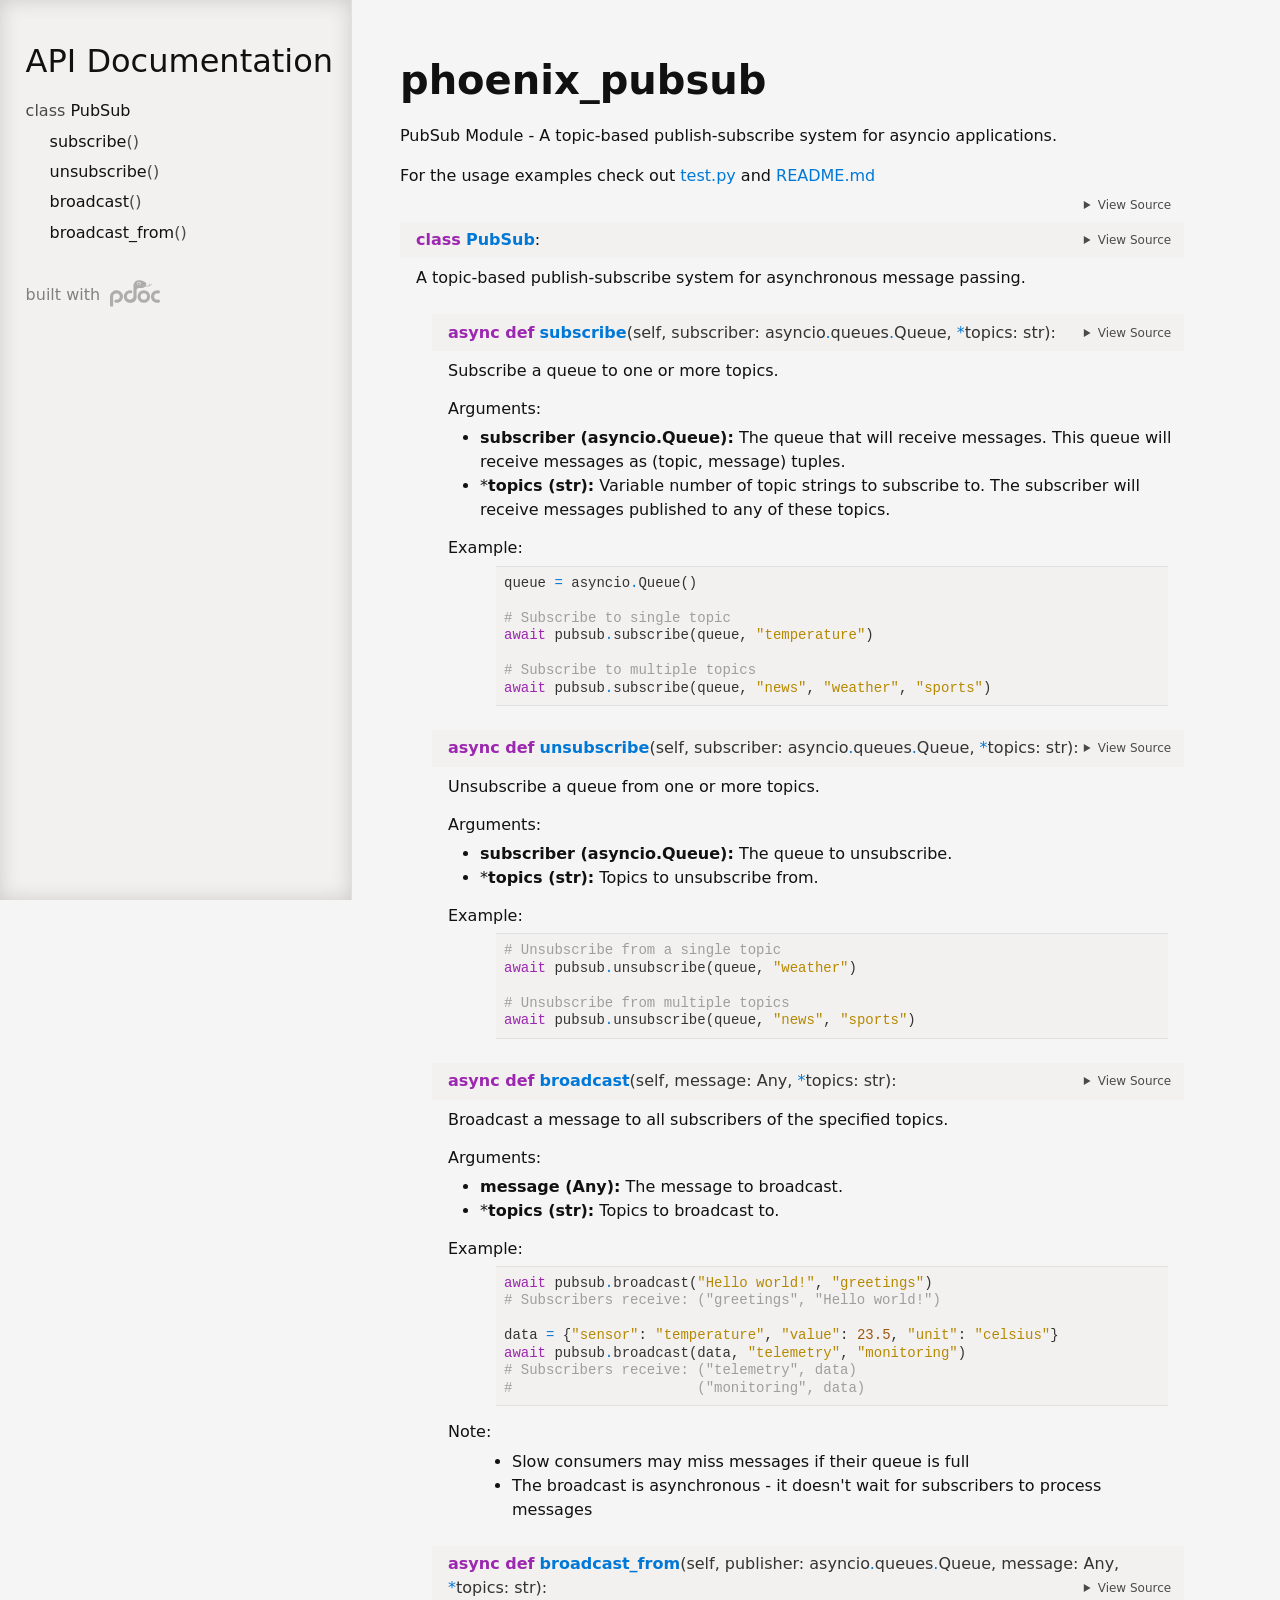
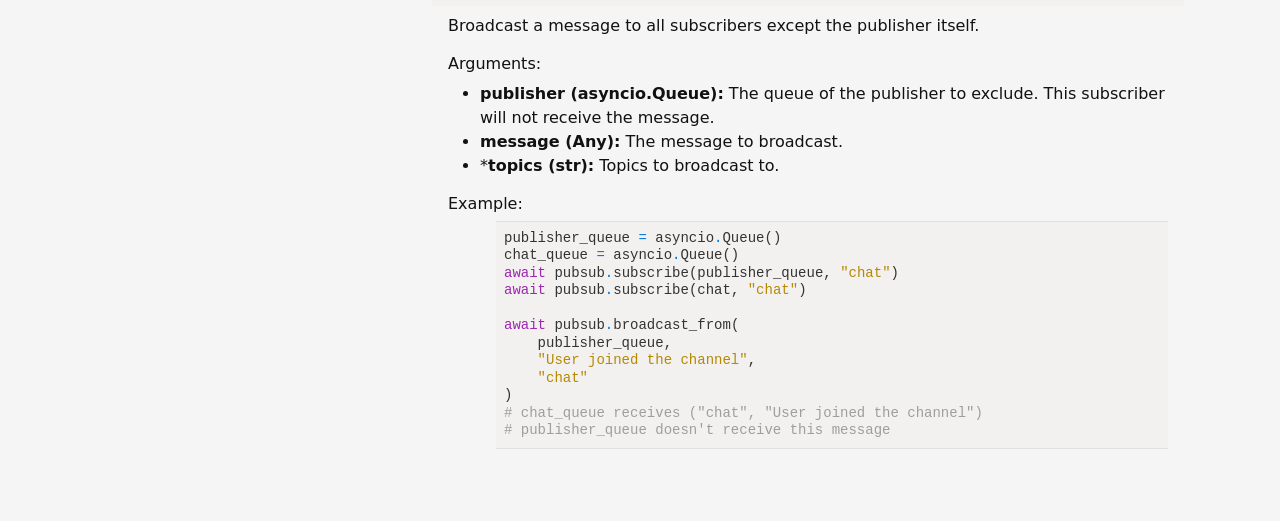
==== docs/index.html @ 21a3e6f9 "remove flashbank, return adaptive theme" ====
<!doctype html>
<html lang="en">
<head>
    <meta charset="utf-8">
    <meta name="viewport" content="width=device-width, initial-scale=1">
    <meta name="generator" content="pdoc 16.0.0"/>
    <title>phoenix_pubsub API documentation</title>

    <style>/*! * Bootstrap Reboot v5.0.0 (https://getbootstrap.com/) * Copyright 2011-2021 The Bootstrap Authors * Copyright 2011-2021 Twitter, Inc. * Licensed under MIT (https://github.com/twbs/bootstrap/blob/main/LICENSE) * Forked from Normalize.css, licensed MIT (https://github.com/necolas/normalize.css/blob/master/LICENSE.md) */*,::after,::before{box-sizing:border-box}@media (prefers-reduced-motion:no-preference){:root{scroll-behavior:smooth}}body{margin:0;font-family:system-ui,-apple-system,"Segoe UI",Roboto,"Helvetica Neue",Arial,"Noto Sans","Liberation Sans",sans-serif,"Apple Color Emoji","Segoe UI Emoji","Segoe UI Symbol","Noto Color Emoji";font-size:1rem;font-weight:400;line-height:1.5;color:#212529;background-color:#fff;-webkit-text-size-adjust:100%;-webkit-tap-highlight-color:transparent}hr{margin:1rem 0;color:inherit;background-color:currentColor;border:0;opacity:.25}hr:not([size]){height:1px}h1,h2,h3,h4,h5,h6{margin-top:0;margin-bottom:.5rem;font-weight:500;line-height:1.2}h1{font-size:calc(1.375rem + 1.5vw)}@media (min-width:1200px){h1{font-size:2.5rem}}h2{font-size:calc(1.325rem + .9vw)}@media (min-width:1200px){h2{font-size:2rem}}h3{font-size:calc(1.3rem + .6vw)}@media (min-width:1200px){h3{font-size:1.75rem}}h4{font-size:calc(1.275rem + .3vw)}@media (min-width:1200px){h4{font-size:1.5rem}}h5{font-size:1.25rem}h6{font-size:1rem}p{margin-top:0;margin-bottom:1rem}abbr[data-bs-original-title],abbr[title]{-webkit-text-decoration:underline dotted;text-decoration:underline dotted;cursor:help;-webkit-text-decoration-skip-ink:none;text-decoration-skip-ink:none}address{margin-bottom:1rem;font-style:normal;line-height:inherit}ol,ul{padding-left:2rem}dl,ol,ul{margin-top:0;margin-bottom:1rem}ol ol,ol ul,ul ol,ul ul{margin-bottom:0}dt{font-weight:700}dd{margin-bottom:.5rem;margin-left:0}blockquote{margin:0 0 1rem}b,strong{font-weight:bolder}small{font-size:.875em}mark{padding:.2em;background-color:#fcf8e3}sub,sup{position:relative;font-size:.75em;line-height:0;vertical-align:baseline}sub{bottom:-.25em}sup{top:-.5em}a{color:#0d6efd;text-decoration:underline}a:hover{color:#0a58ca}a:not([href]):not([class]),a:not([href]):not([class]):hover{color:inherit;text-decoration:none}code,kbd,pre,samp{font-family:SFMono-Regular,Menlo,Monaco,Consolas,"Liberation Mono","Courier New",monospace;font-size:1em;direction:ltr;unicode-bidi:bidi-override}pre{display:block;margin-top:0;margin-bottom:1rem;overflow:auto;font-size:.875em}pre code{font-size:inherit;color:inherit;word-break:normal}code{font-size:.875em;color:#d63384;word-wrap:break-word}a>code{color:inherit}kbd{padding:.2rem .4rem;font-size:.875em;color:#fff;background-color:#212529;border-radius:.2rem}kbd kbd{padding:0;font-size:1em;font-weight:700}figure{margin:0 0 1rem}img,svg{vertical-align:middle}table{caption-side:bottom;border-collapse:collapse}caption{padding-top:.5rem;padding-bottom:.5rem;color:#6c757d;text-align:left}th{text-align:inherit;text-align:-webkit-match-parent}tbody,td,tfoot,th,thead,tr{border-color:inherit;border-style:solid;border-width:0}label{display:inline-block}button{border-radius:0}button:focus:not(:focus-visible){outline:0}button,input,optgroup,select,textarea{margin:0;font-family:inherit;font-size:inherit;line-height:inherit}button,select{text-transform:none}[role=button]{cursor:pointer}select{word-wrap:normal}select:disabled{opacity:1}[list]::-webkit-calendar-picker-indicator{display:none}[type=button],[type=reset],[type=submit],button{-webkit-appearance:button}[type=button]:not(:disabled),[type=reset]:not(:disabled),[type=submit]:not(:disabled),button:not(:disabled){cursor:pointer}::-moz-focus-inner{padding:0;border-style:none}textarea{resize:vertical}fieldset{min-width:0;padding:0;margin:0;border:0}legend{float:left;width:100%;padding:0;margin-bottom:.5rem;font-size:calc(1.275rem + .3vw);line-height:inherit}@media (min-width:1200px){legend{font-size:1.5rem}}legend+*{clear:left}::-webkit-datetime-edit-day-field,::-webkit-datetime-edit-fields-wrapper,::-webkit-datetime-edit-hour-field,::-webkit-datetime-edit-minute,::-webkit-datetime-edit-month-field,::-webkit-datetime-edit-text,::-webkit-datetime-edit-year-field{padding:0}::-webkit-inner-spin-button{height:auto}[type=search]{outline-offset:-2px;-webkit-appearance:textfield}::-webkit-search-decoration{-webkit-appearance:none}::-webkit-color-swatch-wrapper{padding:0}::file-selector-button{font:inherit}::-webkit-file-upload-button{font:inherit;-webkit-appearance:button}output{display:inline-block}iframe{border:0}summary{display:list-item;cursor:pointer}progress{vertical-align:baseline}[hidden]{display:none!important}</style>
    <style>/*! layout.css */html, body{width:100%;height:100%;}html, main{scroll-behavior:smooth;}body{background-color:var(--pdoc-background);}@media (max-width:769px){#navtoggle{cursor:pointer;position:absolute;width:50px;height:40px;top:1rem;right:1rem;border-color:var(--text);color:var(--text);display:flex;opacity:0.8;z-index:999;}#navtoggle:hover{opacity:1;}#togglestate + div{display:none;}#togglestate:checked + div{display:inherit;}main, header{padding:2rem 3vw;}header + main{margin-top:-3rem;}.git-button{display:none !important;}nav input[type="search"]{max-width:77%;}nav input[type="search"]:first-child{margin-top:-6px;}nav input[type="search"]:valid ~ *{display:none !important;}}@media (min-width:770px){:root{--sidebar-width:clamp(12.5rem, 28vw, 22rem);}nav{position:fixed;overflow:auto;height:100vh;width:var(--sidebar-width);}main, header{padding:3rem 2rem 3rem calc(var(--sidebar-width) + 3rem);width:calc(54rem + var(--sidebar-width));max-width:100%;}header + main{margin-top:-4rem;}#navtoggle{display:none;}}#togglestate{position:absolute;height:0;opacity:0;}nav.pdoc{--pad:clamp(0.5rem, 2vw, 1.75rem);--indent:1.5rem;background-color:var(--accent);border-right:1px solid var(--accent2);box-shadow:0 0 20px rgba(50, 50, 50, .2) inset;padding:0 0 0 var(--pad);overflow-wrap:anywhere;scrollbar-width:thin; scrollbar-color:var(--accent2) transparent; z-index:1}nav.pdoc::-webkit-scrollbar{width:.4rem; }nav.pdoc::-webkit-scrollbar-thumb{background-color:var(--accent2); }nav.pdoc > div{padding:var(--pad) 0;}nav.pdoc .module-list-button{display:inline-flex;align-items:center;color:var(--text);border-color:var(--muted);margin-bottom:1rem;}nav.pdoc .module-list-button:hover{border-color:var(--text);}nav.pdoc input[type=search]{display:block;outline-offset:0;width:calc(100% - var(--pad));}nav.pdoc .logo{max-width:calc(100% - var(--pad));max-height:35vh;display:block;margin:0 auto 1rem;transform:translate(calc(-.5 * var(--pad)), 0);}nav.pdoc ul{list-style:none;padding-left:0;}nav.pdoc > div > ul{margin-left:calc(0px - var(--pad));}nav.pdoc li a{padding:.2rem 0 .2rem calc(var(--pad) + var(--indent));}nav.pdoc > div > ul > li > a{padding-left:var(--pad);}nav.pdoc li{transition:all 100ms;}nav.pdoc li:hover{background-color:var(--nav-hover);}nav.pdoc a, nav.pdoc a:hover{color:var(--text);}nav.pdoc a{display:block;}nav.pdoc > h2:first-of-type{margin-top:1.5rem;}nav.pdoc .class:before{content:"class ";color:var(--muted);}nav.pdoc .function:after{content:"()";color:var(--muted);}nav.pdoc footer:before{content:"";display:block;width:calc(100% - var(--pad));border-top:solid var(--accent2) 1px;margin-top:1.5rem;padding-top:.5rem;}nav.pdoc footer{font-size:small;}</style>
    <style>/*! content.css */.pdoc{color:var(--text);box-sizing:border-box;line-height:1.5;background:none;}.pdoc .pdoc-button{cursor:pointer;display:inline-block;border:solid black 1px;border-radius:2px;font-size:.75rem;padding:calc(0.5em - 1px) 1em;transition:100ms all;}.pdoc .alert{padding:1rem 1rem 1rem calc(1.5rem + 24px);border:1px solid transparent;border-radius:.25rem;background-repeat:no-repeat;background-position:.75rem center;margin-bottom:1rem;}.pdoc .alert > em{display:none;}.pdoc .alert > *:last-child{margin-bottom:0;}.pdoc .alert.note{color:#084298;background-color:#cfe2ff;border-color:#b6d4fe;background-image:url("data:image/svg+xml,%3Csvg%20xmlns%3D%22http%3A//www.w3.org/2000/svg%22%20width%3D%2224%22%20height%3D%2224%22%20fill%3D%22%23084298%22%20viewBox%3D%220%200%2016%2016%22%3E%3Cpath%20d%3D%22M8%2016A8%208%200%201%200%208%200a8%208%200%200%200%200%2016zm.93-9.412-1%204.705c-.07.34.029.533.304.533.194%200%20.487-.07.686-.246l-.088.416c-.287.346-.92.598-1.465.598-.703%200-1.002-.422-.808-1.319l.738-3.468c.064-.293.006-.399-.287-.47l-.451-.081.082-.381%202.29-.287zM8%205.5a1%201%200%201%201%200-2%201%201%200%200%201%200%202z%22/%3E%3C/svg%3E");}.pdoc .alert.tip{color:#0a3622;background-color:#d1e7dd;border-color:#a3cfbb;background-image:url("data:image/svg+xml,%3Csvg%20xmlns%3D%22http%3A//www.w3.org/2000/svg%22%20width%3D%2224%22%20height%3D%2224%22%20fill%3D%22%230a3622%22%20viewBox%3D%220%200%2016%2016%22%3E%3Cpath%20d%3D%22M2%206a6%206%200%201%201%2010.174%204.31c-.203.196-.359.4-.453.619l-.762%201.769A.5.5%200%200%201%2010.5%2013a.5.5%200%200%201%200%201%20.5.5%200%200%201%200%201l-.224.447a1%201%200%200%201-.894.553H6.618a1%201%200%200%201-.894-.553L5.5%2015a.5.5%200%200%201%200-1%20.5.5%200%200%201%200-1%20.5.5%200%200%201-.46-.302l-.761-1.77a2%202%200%200%200-.453-.618A5.98%205.98%200%200%201%202%206m6-5a5%205%200%200%200-3.479%208.592c.263.254.514.564.676.941L5.83%2012h4.342l.632-1.467c.162-.377.413-.687.676-.941A5%205%200%200%200%208%201%22/%3E%3C/svg%3E");}.pdoc .alert.important{color:#055160;background-color:#cff4fc;border-color:#9eeaf9;background-image:url("data:image/svg+xml,%3Csvg%20xmlns%3D%22http%3A//www.w3.org/2000/svg%22%20width%3D%2224%22%20height%3D%2224%22%20fill%3D%22%23055160%22%20viewBox%3D%220%200%2016%2016%22%3E%3Cpath%20d%3D%22M2%200a2%202%200%200%200-2%202v12a2%202%200%200%200%202%202h12a2%202%200%200%200%202-2V2a2%202%200%200%200-2-2zm6%204c.535%200%20.954.462.9.995l-.35%203.507a.552.552%200%200%201-1.1%200L7.1%204.995A.905.905%200%200%201%208%204m.002%206a1%201%200%201%201%200%202%201%201%200%200%201%200-2%22/%3E%3C/svg%3E");}.pdoc .alert.warning{color:#664d03;background-color:#fff3cd;border-color:#ffecb5;background-image:url("data:image/svg+xml,%3Csvg%20xmlns%3D%22http%3A//www.w3.org/2000/svg%22%20width%3D%2224%22%20height%3D%2224%22%20fill%3D%22%23664d03%22%20viewBox%3D%220%200%2016%2016%22%3E%3Cpath%20d%3D%22M8.982%201.566a1.13%201.13%200%200%200-1.96%200L.165%2013.233c-.457.778.091%201.767.98%201.767h13.713c.889%200%201.438-.99.98-1.767L8.982%201.566zM8%205c.535%200%20.954.462.9.995l-.35%203.507a.552.552%200%200%201-1.1%200L7.1%205.995A.905.905%200%200%201%208%205zm.002%206a1%201%200%201%201%200%202%201%201%200%200%201%200-2z%22/%3E%3C/svg%3E");}.pdoc .alert.caution{color:#842029;background-color:#f8d7da;border-color:#f5c2c7;background-image:url("data:image/svg+xml,%3Csvg%20xmlns%3D%22http%3A//www.w3.org/2000/svg%22%20width%3D%2224%22%20height%3D%2224%22%20fill%3D%22%23842029%22%20viewBox%3D%220%200%2016%2016%22%3E%3Cpath%20d%3D%22M11.46.146A.5.5%200%200%200%2011.107%200H4.893a.5.5%200%200%200-.353.146L.146%204.54A.5.5%200%200%200%200%204.893v6.214a.5.5%200%200%200%20.146.353l4.394%204.394a.5.5%200%200%200%20.353.146h6.214a.5.5%200%200%200%20.353-.146l4.394-4.394a.5.5%200%200%200%20.146-.353V4.893a.5.5%200%200%200-.146-.353zM8%204c.535%200%20.954.462.9.995l-.35%203.507a.552.552%200%200%201-1.1%200L7.1%204.995A.905.905%200%200%201%208%204m.002%206a1%201%200%201%201%200%202%201%201%200%200%201%200-2%22/%3E%3C/svg%3E");}.pdoc .alert.danger{color:#842029;background-color:#f8d7da;border-color:#f5c2c7;background-image:url("data:image/svg+xml,%3Csvg%20xmlns%3D%22http%3A//www.w3.org/2000/svg%22%20width%3D%2224%22%20height%3D%2224%22%20fill%3D%22%23842029%22%20viewBox%3D%220%200%2016%2016%22%3E%3Cpath%20d%3D%22M5.52.359A.5.5%200%200%201%206%200h4a.5.5%200%200%201%20.474.658L8.694%206H12.5a.5.5%200%200%201%20.395.807l-7%209a.5.5%200%200%201-.873-.454L6.823%209.5H3.5a.5.5%200%200%201-.48-.641l2.5-8.5z%22/%3E%3C/svg%3E");}.pdoc .visually-hidden{position:absolute !important;width:1px !important;height:1px !important;padding:0 !important;margin:-1px !important;overflow:hidden !important;clip:rect(0, 0, 0, 0) !important;white-space:nowrap !important;border:0 !important;}.pdoc h1, .pdoc h2, .pdoc h3{font-weight:300;margin:.3em 0;padding:.2em 0;}.pdoc > section:not(.module-info) h1{font-size:1.5rem;font-weight:500;}.pdoc > section:not(.module-info) h2{font-size:1.4rem;font-weight:500;}.pdoc > section:not(.module-info) h3{font-size:1.3rem;font-weight:500;}.pdoc > section:not(.module-info) h4{font-size:1.2rem;}.pdoc > section:not(.module-info) h5{font-size:1.1rem;}.pdoc a{text-decoration:none;color:var(--link);}.pdoc a:hover{color:var(--link-hover);}.pdoc blockquote{margin-left:2rem;}.pdoc pre{border-top:1px solid var(--accent2);border-bottom:1px solid var(--accent2);margin-top:0;margin-bottom:1em;padding:.5rem 0 .5rem .5rem;overflow-x:auto;background-color:var(--code);}.pdoc code{color:var(--text);padding:.2em .4em;margin:0;font-size:85%;background-color:var(--accent);border-radius:6px;}.pdoc a > code{color:inherit;}.pdoc pre > code{display:inline-block;font-size:inherit;background:none;border:none;padding:0;}.pdoc > section:not(.module-info){margin-bottom:1.5rem;}.pdoc .modulename{margin-top:0;font-weight:bold;}.pdoc .modulename a{color:var(--link);transition:100ms all;}.pdoc .git-button{float:right;border:solid var(--link) 1px;}.pdoc .git-button:hover{background-color:var(--link);color:var(--pdoc-background);}.view-source-toggle-state,.view-source-toggle-state ~ .pdoc-code{display:none;}.view-source-toggle-state:checked ~ .pdoc-code{display:block;}.view-source-button{display:inline-block;float:right;font-size:.75rem;line-height:1.5rem;color:var(--muted);padding:0 .4rem 0 1.3rem;cursor:pointer;text-indent:-2px;}.view-source-button > span{visibility:hidden;}.module-info .view-source-button{float:none;display:flex;justify-content:flex-end;margin:-1.2rem .4rem -.2rem 0;}.view-source-button::before{position:absolute;content:"View Source";display:list-item;list-style-type:disclosure-closed;}.view-source-toggle-state:checked ~ .attr .view-source-button::before,.view-source-toggle-state:checked ~ .view-source-button::before{list-style-type:disclosure-open;}.pdoc .docstring{margin-bottom:1.5rem;}.pdoc section:not(.module-info) .docstring{margin-left:clamp(0rem, 5vw - 2rem, 1rem);}.pdoc .docstring .pdoc-code{margin-left:1em;margin-right:1em;}.pdoc h1:target,.pdoc h2:target,.pdoc h3:target,.pdoc h4:target,.pdoc h5:target,.pdoc h6:target,.pdoc .pdoc-code > pre > span:target{background-color:var(--active);box-shadow:-1rem 0 0 0 var(--active);}.pdoc .pdoc-code > pre > span:target{display:block;}.pdoc div:target > .attr,.pdoc section:target > .attr,.pdoc dd:target > a{background-color:var(--active);}.pdoc *{scroll-margin:2rem;}.pdoc .pdoc-code .linenos{user-select:none;}.pdoc .attr:hover{filter:contrast(0.95);}.pdoc section, .pdoc .classattr{position:relative;}.pdoc .headerlink{--width:clamp(1rem, 3vw, 2rem);position:absolute;top:0;left:calc(0rem - var(--width));transition:all 100ms ease-in-out;opacity:0;}.pdoc .headerlink::before{content:"#";display:block;text-align:center;width:var(--width);height:2.3rem;line-height:2.3rem;font-size:1.5rem;}.pdoc .attr:hover ~ .headerlink,.pdoc *:target > .headerlink,.pdoc .headerlink:hover{opacity:1;}.pdoc .attr{display:block;margin:.5rem 0 .5rem;padding:.4rem .4rem .4rem 1rem;background-color:var(--accent);overflow-x:auto;}.pdoc .classattr{margin-left:2rem;}.pdoc .decorator-deprecated{color:#842029;}.pdoc .decorator-deprecated ~ span{filter:grayscale(1) opacity(0.8);}.pdoc .name{color:var(--name);font-weight:bold;}.pdoc .def{color:var(--def);font-weight:bold;}.pdoc .signature{background-color:transparent;}.pdoc .param, .pdoc .return-annotation{white-space:pre;}.pdoc .signature.multiline .param{display:block;}.pdoc .signature.condensed .param{display:inline-block;}.pdoc .annotation{color:var(--annotation);}.pdoc .view-value-toggle-state,.pdoc .view-value-toggle-state ~ .default_value{display:none;}.pdoc .view-value-toggle-state:checked ~ .default_value{display:inherit;}.pdoc .view-value-button{font-size:.5rem;vertical-align:middle;border-style:dashed;margin-top:-0.1rem;}.pdoc .view-value-button:hover{background:white;}.pdoc .view-value-button::before{content:"show";text-align:center;width:2.2em;display:inline-block;}.pdoc .view-value-toggle-state:checked ~ .view-value-button::before{content:"hide";}.pdoc .inherited{margin-left:2rem;}.pdoc .inherited dt{font-weight:700;}.pdoc .inherited dt, .pdoc .inherited dd{display:inline;margin-left:0;margin-bottom:.5rem;}.pdoc .inherited dd:not(:last-child):after{content:", ";}.pdoc .inherited .class:before{content:"class ";}.pdoc .inherited .function a:after{content:"()";}.pdoc .search-result .docstring{overflow:auto;max-height:25vh;}.pdoc .search-result.focused > .attr{background-color:var(--active);}.pdoc .attribution{margin-top:2rem;display:block;opacity:0.5;transition:all 200ms;filter:grayscale(100%);}.pdoc .attribution:hover{opacity:1;filter:grayscale(0%);}.pdoc .attribution img{margin-left:5px;height:27px;vertical-align:bottom;width:50px;transition:all 200ms;}.pdoc table{display:block;width:max-content;max-width:100%;overflow:auto;margin-bottom:1rem;}.pdoc table th{font-weight:600;}.pdoc table th, .pdoc table td{padding:6px 13px;border:1px solid var(--accent2);}</style>
    <style>/*! custom.css */</style></head>


    <!-- Light theme styles -->
    <link rel="stylesheet" href="theme-light.css" media="(prefers-color-scheme: light)">
    <link rel="stylesheet" href="syntax-highlighting-light.css" media="(prefers-color-scheme: light)">

        <!-- Dark theme styles -->
    <link rel="stylesheet" href="theme.css" media="(prefers-color-scheme: dark)">
    <link rel="stylesheet" href="syntax-highlighting.css" media="(prefers-color-scheme: dark)">

<body>
    <nav class="pdoc">
        <label id="navtoggle" for="togglestate" class="pdoc-button"><svg xmlns='http://www.w3.org/2000/svg' viewBox='0 0 30 30'><path stroke-linecap='round' stroke="currentColor" stroke-miterlimit='10' stroke-width='2' d='M4 7h22M4 15h22M4 23h22'/></svg></label>
        <input id="togglestate" type="checkbox" aria-hidden="true" tabindex="-1">
        <div>




            <h2>API Documentation</h2>
                <ul class="memberlist">
            <li>
                    <a class="class" href="#PubSub">PubSub</a>
                            <ul class="memberlist">
                        <li>
                                <a class="function" href="#PubSub.subscribe">subscribe</a>
                        </li>
                        <li>
                                <a class="function" href="#PubSub.unsubscribe">unsubscribe</a>
                        </li>
                        <li>
                                <a class="function" href="#PubSub.broadcast">broadcast</a>
                        </li>
                        <li>
                                <a class="function" href="#PubSub.broadcast_from">broadcast_from</a>
                        </li>
                </ul>

            </li>
    </ul>



        <a class="attribution" title="pdoc: Python API documentation generator" href="https://pdoc.dev" target="_blank">
            built with <span class="visually-hidden">pdoc</span><img
                alt="pdoc logo"
                src="data:image/svg+xml,%3Csvg%20xmlns%3D%22http%3A//www.w3.org/2000/svg%22%20role%3D%22img%22%20aria-label%3D%22pdoc%20logo%22%20width%3D%22300%22%20height%3D%22160%22%20viewBox%3D%220%200%20150%2080%22%3E%3Ctitle%3Epdoc%3C/title%3E%3Cpath%20d%3D%22M132.316%2048.886c.276-4.679%202.342-6.698%204.409-7.982s4.27-1.165%206.751-1.055c1.586.07%203.044.156%204.222-.482%201.142-.619%202.026-1.932%202.162-3.739.268-3.576-1.929-5.368-5.006-5.551s-7.599.524-10.517%201.606c-4.455%201.652-8.588%206.606-9.552%208.992s-2.342%206.193-1.745%2010.873%202.664%209.221%205.878%2011.79%205.878%203.808%2010.103%204.312%203.444.229%206.062.229%205.006-2.202%204.914-4.909-2.296-5.001-4.501-4.863-3.077.505-5.281.229-7.715-2.064-7.899-9.451z%22%20fill%3D%22%23198754%22/%3E%3Ccircle%20cx%3D%22101.504%22%20cy%3D%2248.943%22%20r%3D%2214.208%22%20fill%3D%22none%22%20stroke%3D%22%23198754%22%20stroke-width%3D%229.354%22/%3E%3Cpath%20d%3D%22M87.81.002c-3.637.065-5.001.454-7.014%201.232s-3.443%201.363-6.3%204.282c-1.723%201.76-3.148%205.019-3.776%207.329-.413%201.521-.316%202.63-.316%202.63l-.195%2034.612c.065%205.774-6.755%208.305-9.612%208.37s-9.678-1.038-9.743-9.408%207.128-9.521%208.362-9.521c1.413-.13%202.526-.021%203.718-.016%202.071.009%204.157-.778%204.092-4.671s-4.157-4.736-4.157-4.736c-6.3-.843-11.43%202.206-11.43%202.206S40.917%2038.15%2041.372%2049.634%2051.568%2068.19%2061.311%2068.125s18.316-7.007%2018.445-17.193l.13-22.772c.046-2.291%202.683-3.644%204.476-4.203.745-.232%201.694-.274%201.694-.274l10.457-.13s4.871-.324%207.729-3.114%204.352-6.294%204.352-6.294.974-3.049.13-4.606-.195-1.233-2.792-3.309-8.573-4.477-8.573-4.477S91.447-.063%2087.81.002zM0%2047.169l.065%2028.417S0%2080.127%204.481%2079.997s5.072-3.866%205.049-4.152l-.113-28.482s1.624-7.656%209.937-7.721%2010.002%206.942%2010.002%208.499-.909%2010.51-9.093%2010.51c-.948%200-2.99-.567-4.145-.272-3.919%201-3.194%204.554-3.194%204.554s.065%205.061%207.404%204.996%2018.575-6.034%2018.575-19.074S26.953%2030.04%2019.549%2029.91%201.234%2035.296%200%2047.169z%22%20fill%3D%22%23198754%22/%3E%3Cg%20transform%3D%22matrix%28.325601%200%200%20.325256%20-10.32669%20-45.802786%29%22%3E%3Ccircle%20cx%3D%22297.554%22%20cy%3D%22172.286%22%20r%3D%2216.5%22%20fill%3D%22%23fff%22/%3E%3Cellipse%20cx%3D%22297.709%22%20cy%3D%22172.642%22%20rx%3D%2211.071%22%20ry%3D%2210.871%22%20fill%3D%22%23105a48%22/%3E%3Ccircle%20cx%3D%22304.104%22%20cy%3D%22167.667%22%20r%3D%224.5%22%20fill%3D%22%23fff%22/%3E%3C/g%3E%3Cpath%20d%3D%22M94.661%2017.032l.893-1.476s.99.714%201.916.925%201.575.114%202.955.114l14.565-.162c1.283-.032%203.085-.762%203.02-3.293s-.373-3.503-.373-3.503l1.283-.487s.52.503.877%201.573.309%201.995.292%202.66-.227%201.541-.227%201.541%201.564-.308%202.359-1.038.823-.779%201.489-1.508.812-.86.812-.86.552-.13.877.26.341.957.065%201.46-1.672%202.206-3.247%203.066-2.76%201.427-3.929%201.768-3.848.73-7.063.714l-10.944-.114s-2.143-.081-3.02-.373-2.241-.973-2.598-1.265z%22%20fill%3D%22%23d36d49%22/%3E%3Cg%20fill%3D%22%23105a48%22%3E%3Cellipse%20cx%3D%2293.052%22%20cy%3D%2243.567%22%20rx%3D%22.869%22%20ry%3D%221.014%22%20transform%3D%22rotate%28341.022%29%22/%3E%3Cellipse%20cx%3D%22104.3%22%20cy%3D%22-16.184%22%20rx%3D%22.865%22%20ry%3D%221.009%22%20transform%3D%22rotate%2814.786%29%22/%3E%3C/g%3E%3C/svg%3E"/>
        </a>
</div>
    </nav>
    <main class="pdoc">
            <section class="module-info">
                    <h1 class="modulename">
phoenix_pubsub    </h1>

                        <div class="docstring"><p>PubSub Module - A topic-based publish-subscribe system for asyncio applications.</p>

<p>For the usage examples check out <a href="https://github.com/0riginaln0/phoenix-pubsub/blob/main/src/phoenix_pubsub/test.py">test.py</a> and <a href="https://github.com/0riginaln0/phoenix-pubsub/blob/main/README.md">README.md</a></p>
</div>

                        <input id="mod-phoenix_pubsub-view-source" class="view-source-toggle-state" type="checkbox" aria-hidden="true" tabindex="-1">

                        <label class="view-source-button" for="mod-phoenix_pubsub-view-source"><span>View Source</span></label>

                        <div class="pdoc-code codehilite"><pre><span></span><span id="L-1"><a href="#L-1"><span class="linenos">1</span></a><span class="sd">&quot;&quot;&quot;</span>
</span><span id="L-2"><a href="#L-2"><span class="linenos">2</span></a><span class="sd">PubSub Module - A topic-based publish-subscribe system for asyncio applications.</span>
</span><span id="L-3"><a href="#L-3"><span class="linenos">3</span></a>
</span><span id="L-4"><a href="#L-4"><span class="linenos">4</span></a><span class="sd">For the usage examples check out [test.py](https://github.com/0riginaln0/phoenix-pubsub/blob/main/src/phoenix_pubsub/test.py) and [README.md](https://github.com/0riginaln0/phoenix-pubsub/blob/main/README.md)</span>
</span><span id="L-5"><a href="#L-5"><span class="linenos">5</span></a><span class="sd">&quot;&quot;&quot;</span>
</span><span id="L-6"><a href="#L-6"><span class="linenos">6</span></a>
</span><span id="L-7"><a href="#L-7"><span class="linenos">7</span></a><span class="kn">from</span><span class="w"> </span><span class="nn">.phoenix_pubsub</span><span class="w"> </span><span class="kn">import</span> <span class="n">PubSub</span>
</span><span id="L-8"><a href="#L-8"><span class="linenos">8</span></a>
</span><span id="L-9"><a href="#L-9"><span class="linenos">9</span></a><span class="n">__all__</span> <span class="o">=</span> <span class="p">[</span><span class="n">PubSub</span><span class="p">]</span>
</span></pre></div>


            </section>
                <section id="PubSub">
                            <input id="PubSub-view-source" class="view-source-toggle-state" type="checkbox" aria-hidden="true" tabindex="-1">
<div class="attr class">
            
    <span class="def">class</span>
    <span class="name">PubSub</span>:

                <label class="view-source-button" for="PubSub-view-source"><span>View Source</span></label>

    </div>
    <a class="headerlink" href="#PubSub"></a>
            <div class="pdoc-code codehilite"><pre><span></span><span id="PubSub-11"><a href="#PubSub-11"><span class="linenos"> 11</span></a><span class="k">class</span><span class="w"> </span><span class="nc">PubSub</span><span class="p">:</span>
</span><span id="PubSub-12"><a href="#PubSub-12"><span class="linenos"> 12</span></a><span class="w">    </span><span class="sd">&quot;&quot;&quot;</span>
</span><span id="PubSub-13"><a href="#PubSub-13"><span class="linenos"> 13</span></a><span class="sd">    A topic-based publish-subscribe system for asynchronous message passing.</span>
</span><span id="PubSub-14"><a href="#PubSub-14"><span class="linenos"> 14</span></a><span class="sd">    &quot;&quot;&quot;</span>
</span><span id="PubSub-15"><a href="#PubSub-15"><span class="linenos"> 15</span></a>
</span><span id="PubSub-16"><a href="#PubSub-16"><span class="linenos"> 16</span></a>    <span class="k">def</span><span class="w"> </span><span class="fm">__init__</span><span class="p">(</span><span class="bp">self</span><span class="p">):</span>
</span><span id="PubSub-17"><a href="#PubSub-17"><span class="linenos"> 17</span></a>        <span class="bp">self</span><span class="o">.</span><span class="n">_topics</span><span class="p">:</span> <span class="n">Registry</span> <span class="o">=</span> <span class="n">defaultdict</span><span class="p">(</span><span class="nb">set</span><span class="p">)</span>
</span><span id="PubSub-18"><a href="#PubSub-18"><span class="linenos"> 18</span></a>        <span class="s2">&quot;Dictionary mapping topics to sets of subscriber queues&quot;</span>
</span><span id="PubSub-19"><a href="#PubSub-19"><span class="linenos"> 19</span></a>        <span class="bp">self</span><span class="o">.</span><span class="n">_lock</span> <span class="o">=</span> <span class="n">asyncio</span><span class="o">.</span><span class="n">Lock</span><span class="p">()</span>
</span><span id="PubSub-20"><a href="#PubSub-20"><span class="linenos"> 20</span></a>        <span class="s2">&quot;Lock for thread-safe operations on the registry&quot;</span>
</span><span id="PubSub-21"><a href="#PubSub-21"><span class="linenos"> 21</span></a>
</span><span id="PubSub-22"><a href="#PubSub-22"><span class="linenos"> 22</span></a>    <span class="k">async</span> <span class="k">def</span><span class="w"> </span><span class="nf">subscribe</span><span class="p">(</span><span class="bp">self</span><span class="p">,</span> <span class="n">subscriber</span><span class="p">:</span> <span class="n">asyncio</span><span class="o">.</span><span class="n">Queue</span><span class="p">,</span> <span class="o">*</span><span class="n">topics</span><span class="p">:</span> <span class="nb">str</span><span class="p">):</span>
</span><span id="PubSub-23"><a href="#PubSub-23"><span class="linenos"> 23</span></a><span class="w">        </span><span class="sd">&quot;&quot;&quot;</span>
</span><span id="PubSub-24"><a href="#PubSub-24"><span class="linenos"> 24</span></a><span class="sd">        Subscribe a queue to one or more topics.</span>
</span><span id="PubSub-25"><a href="#PubSub-25"><span class="linenos"> 25</span></a>
</span><span id="PubSub-26"><a href="#PubSub-26"><span class="linenos"> 26</span></a><span class="sd">        Args:</span>
</span><span id="PubSub-27"><a href="#PubSub-27"><span class="linenos"> 27</span></a><span class="sd">            subscriber (asyncio.Queue): The queue that will receive messages.</span>
</span><span id="PubSub-28"><a href="#PubSub-28"><span class="linenos"> 28</span></a><span class="sd">                This queue will receive messages as (topic, message) tuples.</span>
</span><span id="PubSub-29"><a href="#PubSub-29"><span class="linenos"> 29</span></a><span class="sd">            *topics (str): Variable number of topic strings to subscribe to.</span>
</span><span id="PubSub-30"><a href="#PubSub-30"><span class="linenos"> 30</span></a><span class="sd">                The subscriber will receive messages published to any of these topics.</span>
</span><span id="PubSub-31"><a href="#PubSub-31"><span class="linenos"> 31</span></a>
</span><span id="PubSub-32"><a href="#PubSub-32"><span class="linenos"> 32</span></a><span class="sd">        Example:</span>
</span><span id="PubSub-33"><a href="#PubSub-33"><span class="linenos"> 33</span></a><span class="sd">            ```python</span>
</span><span id="PubSub-34"><a href="#PubSub-34"><span class="linenos"> 34</span></a><span class="sd">            queue = asyncio.Queue()</span>
</span><span id="PubSub-35"><a href="#PubSub-35"><span class="linenos"> 35</span></a>
</span><span id="PubSub-36"><a href="#PubSub-36"><span class="linenos"> 36</span></a><span class="sd">            # Subscribe to single topic</span>
</span><span id="PubSub-37"><a href="#PubSub-37"><span class="linenos"> 37</span></a><span class="sd">            await pubsub.subscribe(queue, &quot;temperature&quot;)</span>
</span><span id="PubSub-38"><a href="#PubSub-38"><span class="linenos"> 38</span></a>
</span><span id="PubSub-39"><a href="#PubSub-39"><span class="linenos"> 39</span></a><span class="sd">            # Subscribe to multiple topics</span>
</span><span id="PubSub-40"><a href="#PubSub-40"><span class="linenos"> 40</span></a><span class="sd">            await pubsub.subscribe(queue, &quot;news&quot;, &quot;weather&quot;, &quot;sports&quot;)</span>
</span><span id="PubSub-41"><a href="#PubSub-41"><span class="linenos"> 41</span></a><span class="sd">            ```</span>
</span><span id="PubSub-42"><a href="#PubSub-42"><span class="linenos"> 42</span></a><span class="sd">        &quot;&quot;&quot;</span>
</span><span id="PubSub-43"><a href="#PubSub-43"><span class="linenos"> 43</span></a>        <span class="k">async</span> <span class="k">with</span> <span class="bp">self</span><span class="o">.</span><span class="n">_lock</span><span class="p">:</span>
</span><span id="PubSub-44"><a href="#PubSub-44"><span class="linenos"> 44</span></a>            <span class="k">for</span> <span class="n">topic</span> <span class="ow">in</span> <span class="n">topics</span><span class="p">:</span>
</span><span id="PubSub-45"><a href="#PubSub-45"><span class="linenos"> 45</span></a>                <span class="bp">self</span><span class="o">.</span><span class="n">_topics</span><span class="p">[</span><span class="n">topic</span><span class="p">]</span><span class="o">.</span><span class="n">add</span><span class="p">(</span><span class="n">subscriber</span><span class="p">)</span>
</span><span id="PubSub-46"><a href="#PubSub-46"><span class="linenos"> 46</span></a>
</span><span id="PubSub-47"><a href="#PubSub-47"><span class="linenos"> 47</span></a>    <span class="k">async</span> <span class="k">def</span><span class="w"> </span><span class="nf">unsubscribe</span><span class="p">(</span><span class="bp">self</span><span class="p">,</span> <span class="n">subscriber</span><span class="p">:</span> <span class="n">asyncio</span><span class="o">.</span><span class="n">Queue</span><span class="p">,</span> <span class="o">*</span><span class="n">topics</span><span class="p">:</span> <span class="nb">str</span><span class="p">):</span>
</span><span id="PubSub-48"><a href="#PubSub-48"><span class="linenos"> 48</span></a><span class="w">        </span><span class="sd">&quot;&quot;&quot;</span>
</span><span id="PubSub-49"><a href="#PubSub-49"><span class="linenos"> 49</span></a><span class="sd">        Unsubscribe a queue from one or more topics.</span>
</span><span id="PubSub-50"><a href="#PubSub-50"><span class="linenos"> 50</span></a>
</span><span id="PubSub-51"><a href="#PubSub-51"><span class="linenos"> 51</span></a><span class="sd">        Args:</span>
</span><span id="PubSub-52"><a href="#PubSub-52"><span class="linenos"> 52</span></a><span class="sd">            subscriber (asyncio.Queue): The queue to unsubscribe.</span>
</span><span id="PubSub-53"><a href="#PubSub-53"><span class="linenos"> 53</span></a><span class="sd">            *topics (str): Topics to unsubscribe from.</span>
</span><span id="PubSub-54"><a href="#PubSub-54"><span class="linenos"> 54</span></a>
</span><span id="PubSub-55"><a href="#PubSub-55"><span class="linenos"> 55</span></a><span class="sd">        Example:</span>
</span><span id="PubSub-56"><a href="#PubSub-56"><span class="linenos"> 56</span></a><span class="sd">            ```python</span>
</span><span id="PubSub-57"><a href="#PubSub-57"><span class="linenos"> 57</span></a><span class="sd">            # Unsubscribe from a single topic</span>
</span><span id="PubSub-58"><a href="#PubSub-58"><span class="linenos"> 58</span></a><span class="sd">            await pubsub.unsubscribe(queue, &quot;weather&quot;)</span>
</span><span id="PubSub-59"><a href="#PubSub-59"><span class="linenos"> 59</span></a>
</span><span id="PubSub-60"><a href="#PubSub-60"><span class="linenos"> 60</span></a><span class="sd">            # Unsubscribe from multiple topics</span>
</span><span id="PubSub-61"><a href="#PubSub-61"><span class="linenos"> 61</span></a><span class="sd">            await pubsub.unsubscribe(queue, &quot;news&quot;, &quot;sports&quot;)</span>
</span><span id="PubSub-62"><a href="#PubSub-62"><span class="linenos"> 62</span></a><span class="sd">            ```</span>
</span><span id="PubSub-63"><a href="#PubSub-63"><span class="linenos"> 63</span></a><span class="sd">        &quot;&quot;&quot;</span>
</span><span id="PubSub-64"><a href="#PubSub-64"><span class="linenos"> 64</span></a>        <span class="k">async</span> <span class="k">with</span> <span class="bp">self</span><span class="o">.</span><span class="n">_lock</span><span class="p">:</span>
</span><span id="PubSub-65"><a href="#PubSub-65"><span class="linenos"> 65</span></a>            <span class="k">for</span> <span class="n">topic</span> <span class="ow">in</span> <span class="n">topics</span><span class="p">:</span>
</span><span id="PubSub-66"><a href="#PubSub-66"><span class="linenos"> 66</span></a>                <span class="n">subscribers</span> <span class="o">=</span> <span class="bp">self</span><span class="o">.</span><span class="n">_topics</span><span class="o">.</span><span class="n">get</span><span class="p">(</span><span class="n">topic</span><span class="p">)</span>
</span><span id="PubSub-67"><a href="#PubSub-67"><span class="linenos"> 67</span></a>                <span class="k">if</span> <span class="n">subscribers</span> <span class="ow">is</span> <span class="ow">not</span> <span class="kc">None</span><span class="p">:</span>
</span><span id="PubSub-68"><a href="#PubSub-68"><span class="linenos"> 68</span></a>                    <span class="n">subscribers</span><span class="o">.</span><span class="n">discard</span><span class="p">(</span><span class="n">subscriber</span><span class="p">)</span>
</span><span id="PubSub-69"><a href="#PubSub-69"><span class="linenos"> 69</span></a>                    <span class="k">if</span> <span class="ow">not</span> <span class="n">subscribers</span><span class="p">:</span>
</span><span id="PubSub-70"><a href="#PubSub-70"><span class="linenos"> 70</span></a>                        <span class="k">del</span> <span class="bp">self</span><span class="o">.</span><span class="n">_topics</span><span class="p">[</span><span class="n">topic</span><span class="p">]</span>
</span><span id="PubSub-71"><a href="#PubSub-71"><span class="linenos"> 71</span></a>
</span><span id="PubSub-72"><a href="#PubSub-72"><span class="linenos"> 72</span></a>    <span class="k">async</span> <span class="k">def</span><span class="w"> </span><span class="nf">broadcast</span><span class="p">(</span><span class="bp">self</span><span class="p">,</span> <span class="n">message</span><span class="p">:</span> <span class="n">Any</span><span class="p">,</span> <span class="o">*</span><span class="n">topics</span><span class="p">:</span> <span class="nb">str</span><span class="p">):</span>
</span><span id="PubSub-73"><a href="#PubSub-73"><span class="linenos"> 73</span></a><span class="w">        </span><span class="sd">&quot;&quot;&quot;</span>
</span><span id="PubSub-74"><a href="#PubSub-74"><span class="linenos"> 74</span></a><span class="sd">        Broadcast a message to all subscribers of the specified topics.</span>
</span><span id="PubSub-75"><a href="#PubSub-75"><span class="linenos"> 75</span></a>
</span><span id="PubSub-76"><a href="#PubSub-76"><span class="linenos"> 76</span></a><span class="sd">        Args:</span>
</span><span id="PubSub-77"><a href="#PubSub-77"><span class="linenos"> 77</span></a><span class="sd">            message (Any): The message to broadcast.</span>
</span><span id="PubSub-78"><a href="#PubSub-78"><span class="linenos"> 78</span></a><span class="sd">            *topics (str): Topics to broadcast to.</span>
</span><span id="PubSub-79"><a href="#PubSub-79"><span class="linenos"> 79</span></a>
</span><span id="PubSub-80"><a href="#PubSub-80"><span class="linenos"> 80</span></a><span class="sd">        Example:</span>
</span><span id="PubSub-81"><a href="#PubSub-81"><span class="linenos"> 81</span></a><span class="sd">            ```python</span>
</span><span id="PubSub-82"><a href="#PubSub-82"><span class="linenos"> 82</span></a><span class="sd">            await pubsub.broadcast(&quot;Hello world!&quot;, &quot;greetings&quot;)</span>
</span><span id="PubSub-83"><a href="#PubSub-83"><span class="linenos"> 83</span></a><span class="sd">            # Subscribers receive: (&quot;greetings&quot;, &quot;Hello world!&quot;)</span>
</span><span id="PubSub-84"><a href="#PubSub-84"><span class="linenos"> 84</span></a>
</span><span id="PubSub-85"><a href="#PubSub-85"><span class="linenos"> 85</span></a><span class="sd">            data = {&quot;sensor&quot;: &quot;temperature&quot;, &quot;value&quot;: 23.5, &quot;unit&quot;: &quot;celsius&quot;}</span>
</span><span id="PubSub-86"><a href="#PubSub-86"><span class="linenos"> 86</span></a><span class="sd">            await pubsub.broadcast(data, &quot;telemetry&quot;, &quot;monitoring&quot;)</span>
</span><span id="PubSub-87"><a href="#PubSub-87"><span class="linenos"> 87</span></a><span class="sd">            # Subscribers receive: (&quot;telemetry&quot;, data)</span>
</span><span id="PubSub-88"><a href="#PubSub-88"><span class="linenos"> 88</span></a><span class="sd">            #                      (&quot;monitoring&quot;, data)</span>
</span><span id="PubSub-89"><a href="#PubSub-89"><span class="linenos"> 89</span></a><span class="sd">            ```</span>
</span><span id="PubSub-90"><a href="#PubSub-90"><span class="linenos"> 90</span></a>
</span><span id="PubSub-91"><a href="#PubSub-91"><span class="linenos"> 91</span></a><span class="sd">        Note:</span>
</span><span id="PubSub-92"><a href="#PubSub-92"><span class="linenos"> 92</span></a><span class="sd">            - Slow consumers may miss messages if their queue is full</span>
</span><span id="PubSub-93"><a href="#PubSub-93"><span class="linenos"> 93</span></a><span class="sd">            - The broadcast is asynchronous - it doesn&#39;t wait for subscribers to process messages</span>
</span><span id="PubSub-94"><a href="#PubSub-94"><span class="linenos"> 94</span></a><span class="sd">        &quot;&quot;&quot;</span>
</span><span id="PubSub-95"><a href="#PubSub-95"><span class="linenos"> 95</span></a>        <span class="n">topic_subscribers</span> <span class="o">=</span> <span class="p">[]</span>
</span><span id="PubSub-96"><a href="#PubSub-96"><span class="linenos"> 96</span></a>        <span class="k">async</span> <span class="k">with</span> <span class="bp">self</span><span class="o">.</span><span class="n">_lock</span><span class="p">:</span>
</span><span id="PubSub-97"><a href="#PubSub-97"><span class="linenos"> 97</span></a>            <span class="k">for</span> <span class="n">topic</span> <span class="ow">in</span> <span class="n">topics</span><span class="p">:</span>
</span><span id="PubSub-98"><a href="#PubSub-98"><span class="linenos"> 98</span></a>                <span class="n">subscribers</span> <span class="o">=</span> <span class="nb">list</span><span class="p">(</span><span class="bp">self</span><span class="o">.</span><span class="n">_topics</span><span class="o">.</span><span class="n">get</span><span class="p">(</span><span class="n">topic</span><span class="p">,</span> <span class="nb">set</span><span class="p">()))</span>
</span><span id="PubSub-99"><a href="#PubSub-99"><span class="linenos"> 99</span></a>                <span class="k">if</span> <span class="n">subscribers</span><span class="p">:</span>
</span><span id="PubSub-100"><a href="#PubSub-100"><span class="linenos">100</span></a>                    <span class="n">topic_subscribers</span><span class="o">.</span><span class="n">append</span><span class="p">((</span><span class="n">topic</span><span class="p">,</span> <span class="n">subscribers</span><span class="p">))</span>
</span><span id="PubSub-101"><a href="#PubSub-101"><span class="linenos">101</span></a>
</span><span id="PubSub-102"><a href="#PubSub-102"><span class="linenos">102</span></a>        <span class="k">for</span> <span class="n">topic</span><span class="p">,</span> <span class="n">subscribers</span> <span class="ow">in</span> <span class="n">topic_subscribers</span><span class="p">:</span>
</span><span id="PubSub-103"><a href="#PubSub-103"><span class="linenos">103</span></a>            <span class="k">for</span> <span class="n">subscriber</span> <span class="ow">in</span> <span class="n">subscribers</span><span class="p">:</span>
</span><span id="PubSub-104"><a href="#PubSub-104"><span class="linenos">104</span></a>                <span class="bp">self</span><span class="o">.</span><span class="n">_try_put_message</span><span class="p">(</span><span class="n">subscriber</span><span class="p">,</span> <span class="n">topic</span><span class="p">,</span> <span class="n">message</span><span class="p">)</span>
</span><span id="PubSub-105"><a href="#PubSub-105"><span class="linenos">105</span></a>
</span><span id="PubSub-106"><a href="#PubSub-106"><span class="linenos">106</span></a>    <span class="k">async</span> <span class="k">def</span><span class="w"> </span><span class="nf">broadcast_from</span><span class="p">(</span>
</span><span id="PubSub-107"><a href="#PubSub-107"><span class="linenos">107</span></a>        <span class="bp">self</span><span class="p">,</span> <span class="n">publisher</span><span class="p">:</span> <span class="n">asyncio</span><span class="o">.</span><span class="n">Queue</span><span class="p">,</span> <span class="n">message</span><span class="p">:</span> <span class="n">Any</span><span class="p">,</span> <span class="o">*</span><span class="n">topics</span><span class="p">:</span> <span class="nb">str</span>
</span><span id="PubSub-108"><a href="#PubSub-108"><span class="linenos">108</span></a>    <span class="p">):</span>
</span><span id="PubSub-109"><a href="#PubSub-109"><span class="linenos">109</span></a><span class="w">        </span><span class="sd">&quot;&quot;&quot;</span>
</span><span id="PubSub-110"><a href="#PubSub-110"><span class="linenos">110</span></a><span class="sd">        Broadcast a message to all subscribers except the publisher itself.</span>
</span><span id="PubSub-111"><a href="#PubSub-111"><span class="linenos">111</span></a>
</span><span id="PubSub-112"><a href="#PubSub-112"><span class="linenos">112</span></a><span class="sd">        Args:</span>
</span><span id="PubSub-113"><a href="#PubSub-113"><span class="linenos">113</span></a><span class="sd">            publisher (asyncio.Queue): The queue of the publisher to exclude.</span>
</span><span id="PubSub-114"><a href="#PubSub-114"><span class="linenos">114</span></a><span class="sd">                This subscriber will not receive the message.</span>
</span><span id="PubSub-115"><a href="#PubSub-115"><span class="linenos">115</span></a><span class="sd">            message (Any): The message to broadcast.</span>
</span><span id="PubSub-116"><a href="#PubSub-116"><span class="linenos">116</span></a><span class="sd">            *topics (str): Topics to broadcast to.</span>
</span><span id="PubSub-117"><a href="#PubSub-117"><span class="linenos">117</span></a>
</span><span id="PubSub-118"><a href="#PubSub-118"><span class="linenos">118</span></a><span class="sd">        Example:</span>
</span><span id="PubSub-119"><a href="#PubSub-119"><span class="linenos">119</span></a><span class="sd">            ```python</span>
</span><span id="PubSub-120"><a href="#PubSub-120"><span class="linenos">120</span></a><span class="sd">            publisher_queue = asyncio.Queue()</span>
</span><span id="PubSub-121"><a href="#PubSub-121"><span class="linenos">121</span></a><span class="sd">            chat_queue = asyncio.Queue()</span>
</span><span id="PubSub-122"><a href="#PubSub-122"><span class="linenos">122</span></a><span class="sd">            await pubsub.subscribe(publisher_queue, &quot;chat&quot;)</span>
</span><span id="PubSub-123"><a href="#PubSub-123"><span class="linenos">123</span></a><span class="sd">            await pubsub.subscribe(chat, &quot;chat&quot;)</span>
</span><span id="PubSub-124"><a href="#PubSub-124"><span class="linenos">124</span></a>
</span><span id="PubSub-125"><a href="#PubSub-125"><span class="linenos">125</span></a><span class="sd">            await pubsub.broadcast_from(</span>
</span><span id="PubSub-126"><a href="#PubSub-126"><span class="linenos">126</span></a><span class="sd">                publisher_queue,</span>
</span><span id="PubSub-127"><a href="#PubSub-127"><span class="linenos">127</span></a><span class="sd">                &quot;User joined the channel&quot;,</span>
</span><span id="PubSub-128"><a href="#PubSub-128"><span class="linenos">128</span></a><span class="sd">                &quot;chat&quot;</span>
</span><span id="PubSub-129"><a href="#PubSub-129"><span class="linenos">129</span></a><span class="sd">            )</span>
</span><span id="PubSub-130"><a href="#PubSub-130"><span class="linenos">130</span></a><span class="sd">            # chat_queue receives (&quot;chat&quot;, &quot;User joined the channel&quot;)</span>
</span><span id="PubSub-131"><a href="#PubSub-131"><span class="linenos">131</span></a><span class="sd">            # publisher_queue doesn&#39;t receive this message</span>
</span><span id="PubSub-132"><a href="#PubSub-132"><span class="linenos">132</span></a><span class="sd">            ```</span>
</span><span id="PubSub-133"><a href="#PubSub-133"><span class="linenos">133</span></a><span class="sd">        &quot;&quot;&quot;</span>
</span><span id="PubSub-134"><a href="#PubSub-134"><span class="linenos">134</span></a>        <span class="n">topic_subscribers</span> <span class="o">=</span> <span class="p">[]</span>
</span><span id="PubSub-135"><a href="#PubSub-135"><span class="linenos">135</span></a>        <span class="k">async</span> <span class="k">with</span> <span class="bp">self</span><span class="o">.</span><span class="n">_lock</span><span class="p">:</span>
</span><span id="PubSub-136"><a href="#PubSub-136"><span class="linenos">136</span></a>            <span class="k">for</span> <span class="n">topic</span> <span class="ow">in</span> <span class="n">topics</span><span class="p">:</span>
</span><span id="PubSub-137"><a href="#PubSub-137"><span class="linenos">137</span></a>                <span class="n">subscribers</span> <span class="o">=</span> <span class="p">[</span>
</span><span id="PubSub-138"><a href="#PubSub-138"><span class="linenos">138</span></a>                    <span class="n">s</span> <span class="k">for</span> <span class="n">s</span> <span class="ow">in</span> <span class="bp">self</span><span class="o">.</span><span class="n">_topics</span><span class="o">.</span><span class="n">get</span><span class="p">(</span><span class="n">topic</span><span class="p">,</span> <span class="nb">set</span><span class="p">())</span> <span class="k">if</span> <span class="n">s</span> <span class="ow">is</span> <span class="ow">not</span> <span class="n">publisher</span>
</span><span id="PubSub-139"><a href="#PubSub-139"><span class="linenos">139</span></a>                <span class="p">]</span>
</span><span id="PubSub-140"><a href="#PubSub-140"><span class="linenos">140</span></a>                <span class="k">if</span> <span class="n">subscribers</span><span class="p">:</span>
</span><span id="PubSub-141"><a href="#PubSub-141"><span class="linenos">141</span></a>                    <span class="n">topic_subscribers</span><span class="o">.</span><span class="n">append</span><span class="p">((</span><span class="n">topic</span><span class="p">,</span> <span class="n">subscribers</span><span class="p">))</span>
</span><span id="PubSub-142"><a href="#PubSub-142"><span class="linenos">142</span></a>
</span><span id="PubSub-143"><a href="#PubSub-143"><span class="linenos">143</span></a>        <span class="k">for</span> <span class="n">topic</span><span class="p">,</span> <span class="n">subscribers</span> <span class="ow">in</span> <span class="n">topic_subscribers</span><span class="p">:</span>
</span><span id="PubSub-144"><a href="#PubSub-144"><span class="linenos">144</span></a>            <span class="k">for</span> <span class="n">subscriber</span> <span class="ow">in</span> <span class="n">subscribers</span><span class="p">:</span>
</span><span id="PubSub-145"><a href="#PubSub-145"><span class="linenos">145</span></a>                <span class="bp">self</span><span class="o">.</span><span class="n">_try_put_message</span><span class="p">(</span><span class="n">subscriber</span><span class="p">,</span> <span class="n">topic</span><span class="p">,</span> <span class="n">message</span><span class="p">)</span>
</span><span id="PubSub-146"><a href="#PubSub-146"><span class="linenos">146</span></a>
</span><span id="PubSub-147"><a href="#PubSub-147"><span class="linenos">147</span></a>    <span class="k">def</span><span class="w"> </span><span class="nf">_try_put_message</span><span class="p">(</span><span class="bp">self</span><span class="p">,</span> <span class="n">subscriber</span><span class="p">:</span> <span class="n">asyncio</span><span class="o">.</span><span class="n">Queue</span><span class="p">,</span> <span class="n">topic</span><span class="p">:</span> <span class="nb">str</span><span class="p">,</span> <span class="n">message</span><span class="p">:</span> <span class="n">Any</span><span class="p">):</span>
</span><span id="PubSub-148"><a href="#PubSub-148"><span class="linenos">148</span></a>        <span class="k">try</span><span class="p">:</span>
</span><span id="PubSub-149"><a href="#PubSub-149"><span class="linenos">149</span></a>            <span class="n">subscriber</span><span class="o">.</span><span class="n">put_nowait</span><span class="p">((</span><span class="n">topic</span><span class="p">,</span> <span class="n">message</span><span class="p">))</span>
</span><span id="PubSub-150"><a href="#PubSub-150"><span class="linenos">150</span></a>        <span class="k">except</span> <span class="p">(</span><span class="n">asyncio</span><span class="o">.</span><span class="n">QueueFull</span><span class="p">,</span> <span class="n">asyncio</span><span class="o">.</span><span class="n">QueueShutDown</span><span class="p">):</span>
</span><span id="PubSub-151"><a href="#PubSub-151"><span class="linenos">151</span></a>            <span class="c1"># Handle slow consumers – you might want to drop or log</span>
</span><span id="PubSub-152"><a href="#PubSub-152"><span class="linenos">152</span></a>            <span class="k">pass</span>
</span></pre></div>


            <div class="docstring"><p>A topic-based publish-subscribe system for asynchronous message passing.</p>
</div>


                            <div id="PubSub.subscribe" class="classattr">
                                        <input id="PubSub.subscribe-view-source" class="view-source-toggle-state" type="checkbox" aria-hidden="true" tabindex="-1">
<div class="attr function">
            
        <span class="def">async def</span>
        <span class="name">subscribe</span><span class="signature pdoc-code condensed">(<span class="param"><span class="bp">self</span>, </span><span class="param"><span class="n">subscriber</span><span class="p">:</span> <span class="n">asyncio</span><span class="o">.</span><span class="n">queues</span><span class="o">.</span><span class="n">Queue</span>, </span><span class="param"><span class="o">*</span><span class="n">topics</span><span class="p">:</span> <span class="nb">str</span></span><span class="return-annotation">):</span></span>

                <label class="view-source-button" for="PubSub.subscribe-view-source"><span>View Source</span></label>

    </div>
    <a class="headerlink" href="#PubSub.subscribe"></a>
            <div class="pdoc-code codehilite"><pre><span></span><span id="PubSub.subscribe-22"><a href="#PubSub.subscribe-22"><span class="linenos">22</span></a>    <span class="k">async</span> <span class="k">def</span><span class="w"> </span><span class="nf">subscribe</span><span class="p">(</span><span class="bp">self</span><span class="p">,</span> <span class="n">subscriber</span><span class="p">:</span> <span class="n">asyncio</span><span class="o">.</span><span class="n">Queue</span><span class="p">,</span> <span class="o">*</span><span class="n">topics</span><span class="p">:</span> <span class="nb">str</span><span class="p">):</span>
</span><span id="PubSub.subscribe-23"><a href="#PubSub.subscribe-23"><span class="linenos">23</span></a><span class="w">        </span><span class="sd">&quot;&quot;&quot;</span>
</span><span id="PubSub.subscribe-24"><a href="#PubSub.subscribe-24"><span class="linenos">24</span></a><span class="sd">        Subscribe a queue to one or more topics.</span>
</span><span id="PubSub.subscribe-25"><a href="#PubSub.subscribe-25"><span class="linenos">25</span></a>
</span><span id="PubSub.subscribe-26"><a href="#PubSub.subscribe-26"><span class="linenos">26</span></a><span class="sd">        Args:</span>
</span><span id="PubSub.subscribe-27"><a href="#PubSub.subscribe-27"><span class="linenos">27</span></a><span class="sd">            subscriber (asyncio.Queue): The queue that will receive messages.</span>
</span><span id="PubSub.subscribe-28"><a href="#PubSub.subscribe-28"><span class="linenos">28</span></a><span class="sd">                This queue will receive messages as (topic, message) tuples.</span>
</span><span id="PubSub.subscribe-29"><a href="#PubSub.subscribe-29"><span class="linenos">29</span></a><span class="sd">            *topics (str): Variable number of topic strings to subscribe to.</span>
</span><span id="PubSub.subscribe-30"><a href="#PubSub.subscribe-30"><span class="linenos">30</span></a><span class="sd">                The subscriber will receive messages published to any of these topics.</span>
</span><span id="PubSub.subscribe-31"><a href="#PubSub.subscribe-31"><span class="linenos">31</span></a>
</span><span id="PubSub.subscribe-32"><a href="#PubSub.subscribe-32"><span class="linenos">32</span></a><span class="sd">        Example:</span>
</span><span id="PubSub.subscribe-33"><a href="#PubSub.subscribe-33"><span class="linenos">33</span></a><span class="sd">            ```python</span>
</span><span id="PubSub.subscribe-34"><a href="#PubSub.subscribe-34"><span class="linenos">34</span></a><span class="sd">            queue = asyncio.Queue()</span>
</span><span id="PubSub.subscribe-35"><a href="#PubSub.subscribe-35"><span class="linenos">35</span></a>
</span><span id="PubSub.subscribe-36"><a href="#PubSub.subscribe-36"><span class="linenos">36</span></a><span class="sd">            # Subscribe to single topic</span>
</span><span id="PubSub.subscribe-37"><a href="#PubSub.subscribe-37"><span class="linenos">37</span></a><span class="sd">            await pubsub.subscribe(queue, &quot;temperature&quot;)</span>
</span><span id="PubSub.subscribe-38"><a href="#PubSub.subscribe-38"><span class="linenos">38</span></a>
</span><span id="PubSub.subscribe-39"><a href="#PubSub.subscribe-39"><span class="linenos">39</span></a><span class="sd">            # Subscribe to multiple topics</span>
</span><span id="PubSub.subscribe-40"><a href="#PubSub.subscribe-40"><span class="linenos">40</span></a><span class="sd">            await pubsub.subscribe(queue, &quot;news&quot;, &quot;weather&quot;, &quot;sports&quot;)</span>
</span><span id="PubSub.subscribe-41"><a href="#PubSub.subscribe-41"><span class="linenos">41</span></a><span class="sd">            ```</span>
</span><span id="PubSub.subscribe-42"><a href="#PubSub.subscribe-42"><span class="linenos">42</span></a><span class="sd">        &quot;&quot;&quot;</span>
</span><span id="PubSub.subscribe-43"><a href="#PubSub.subscribe-43"><span class="linenos">43</span></a>        <span class="k">async</span> <span class="k">with</span> <span class="bp">self</span><span class="o">.</span><span class="n">_lock</span><span class="p">:</span>
</span><span id="PubSub.subscribe-44"><a href="#PubSub.subscribe-44"><span class="linenos">44</span></a>            <span class="k">for</span> <span class="n">topic</span> <span class="ow">in</span> <span class="n">topics</span><span class="p">:</span>
</span><span id="PubSub.subscribe-45"><a href="#PubSub.subscribe-45"><span class="linenos">45</span></a>                <span class="bp">self</span><span class="o">.</span><span class="n">_topics</span><span class="p">[</span><span class="n">topic</span><span class="p">]</span><span class="o">.</span><span class="n">add</span><span class="p">(</span><span class="n">subscriber</span><span class="p">)</span>
</span></pre></div>


            <div class="docstring"><p>Subscribe a queue to one or more topics.</p>

<h6 id="arguments">Arguments:</h6>

<ul>
<li><strong>subscriber (asyncio.Queue):</strong>  The queue that will receive messages.
This queue will receive messages as (topic, message) tuples.</li>
<li>*<strong>topics (str):</strong>  Variable number of topic strings to subscribe to.
The subscriber will receive messages published to any of these topics.</li>
</ul>

<h6 id="example">Example:</h6>

<blockquote>
  <div class="pdoc-code codehilite">
<pre><span></span><code><span class="n">queue</span> <span class="o">=</span> <span class="n">asyncio</span><span class="o">.</span><span class="n">Queue</span><span class="p">()</span>

<span class="c1"># Subscribe to single topic</span>
<span class="k">await</span> <span class="n">pubsub</span><span class="o">.</span><span class="n">subscribe</span><span class="p">(</span><span class="n">queue</span><span class="p">,</span> <span class="s2">&quot;temperature&quot;</span><span class="p">)</span>

<span class="c1"># Subscribe to multiple topics</span>
<span class="k">await</span> <span class="n">pubsub</span><span class="o">.</span><span class="n">subscribe</span><span class="p">(</span><span class="n">queue</span><span class="p">,</span> <span class="s2">&quot;news&quot;</span><span class="p">,</span> <span class="s2">&quot;weather&quot;</span><span class="p">,</span> <span class="s2">&quot;sports&quot;</span><span class="p">)</span>
</code></pre>
  </div>
</blockquote>
</div>


                            </div>
                            <div id="PubSub.unsubscribe" class="classattr">
                                        <input id="PubSub.unsubscribe-view-source" class="view-source-toggle-state" type="checkbox" aria-hidden="true" tabindex="-1">
<div class="attr function">
            
        <span class="def">async def</span>
        <span class="name">unsubscribe</span><span class="signature pdoc-code condensed">(<span class="param"><span class="bp">self</span>, </span><span class="param"><span class="n">subscriber</span><span class="p">:</span> <span class="n">asyncio</span><span class="o">.</span><span class="n">queues</span><span class="o">.</span><span class="n">Queue</span>, </span><span class="param"><span class="o">*</span><span class="n">topics</span><span class="p">:</span> <span class="nb">str</span></span><span class="return-annotation">):</span></span>

                <label class="view-source-button" for="PubSub.unsubscribe-view-source"><span>View Source</span></label>

    </div>
    <a class="headerlink" href="#PubSub.unsubscribe"></a>
            <div class="pdoc-code codehilite"><pre><span></span><span id="PubSub.unsubscribe-47"><a href="#PubSub.unsubscribe-47"><span class="linenos">47</span></a>    <span class="k">async</span> <span class="k">def</span><span class="w"> </span><span class="nf">unsubscribe</span><span class="p">(</span><span class="bp">self</span><span class="p">,</span> <span class="n">subscriber</span><span class="p">:</span> <span class="n">asyncio</span><span class="o">.</span><span class="n">Queue</span><span class="p">,</span> <span class="o">*</span><span class="n">topics</span><span class="p">:</span> <span class="nb">str</span><span class="p">):</span>
</span><span id="PubSub.unsubscribe-48"><a href="#PubSub.unsubscribe-48"><span class="linenos">48</span></a><span class="w">        </span><span class="sd">&quot;&quot;&quot;</span>
</span><span id="PubSub.unsubscribe-49"><a href="#PubSub.unsubscribe-49"><span class="linenos">49</span></a><span class="sd">        Unsubscribe a queue from one or more topics.</span>
</span><span id="PubSub.unsubscribe-50"><a href="#PubSub.unsubscribe-50"><span class="linenos">50</span></a>
</span><span id="PubSub.unsubscribe-51"><a href="#PubSub.unsubscribe-51"><span class="linenos">51</span></a><span class="sd">        Args:</span>
</span><span id="PubSub.unsubscribe-52"><a href="#PubSub.unsubscribe-52"><span class="linenos">52</span></a><span class="sd">            subscriber (asyncio.Queue): The queue to unsubscribe.</span>
</span><span id="PubSub.unsubscribe-53"><a href="#PubSub.unsubscribe-53"><span class="linenos">53</span></a><span class="sd">            *topics (str): Topics to unsubscribe from.</span>
</span><span id="PubSub.unsubscribe-54"><a href="#PubSub.unsubscribe-54"><span class="linenos">54</span></a>
</span><span id="PubSub.unsubscribe-55"><a href="#PubSub.unsubscribe-55"><span class="linenos">55</span></a><span class="sd">        Example:</span>
</span><span id="PubSub.unsubscribe-56"><a href="#PubSub.unsubscribe-56"><span class="linenos">56</span></a><span class="sd">            ```python</span>
</span><span id="PubSub.unsubscribe-57"><a href="#PubSub.unsubscribe-57"><span class="linenos">57</span></a><span class="sd">            # Unsubscribe from a single topic</span>
</span><span id="PubSub.unsubscribe-58"><a href="#PubSub.unsubscribe-58"><span class="linenos">58</span></a><span class="sd">            await pubsub.unsubscribe(queue, &quot;weather&quot;)</span>
</span><span id="PubSub.unsubscribe-59"><a href="#PubSub.unsubscribe-59"><span class="linenos">59</span></a>
</span><span id="PubSub.unsubscribe-60"><a href="#PubSub.unsubscribe-60"><span class="linenos">60</span></a><span class="sd">            # Unsubscribe from multiple topics</span>
</span><span id="PubSub.unsubscribe-61"><a href="#PubSub.unsubscribe-61"><span class="linenos">61</span></a><span class="sd">            await pubsub.unsubscribe(queue, &quot;news&quot;, &quot;sports&quot;)</span>
</span><span id="PubSub.unsubscribe-62"><a href="#PubSub.unsubscribe-62"><span class="linenos">62</span></a><span class="sd">            ```</span>
</span><span id="PubSub.unsubscribe-63"><a href="#PubSub.unsubscribe-63"><span class="linenos">63</span></a><span class="sd">        &quot;&quot;&quot;</span>
</span><span id="PubSub.unsubscribe-64"><a href="#PubSub.unsubscribe-64"><span class="linenos">64</span></a>        <span class="k">async</span> <span class="k">with</span> <span class="bp">self</span><span class="o">.</span><span class="n">_lock</span><span class="p">:</span>
</span><span id="PubSub.unsubscribe-65"><a href="#PubSub.unsubscribe-65"><span class="linenos">65</span></a>            <span class="k">for</span> <span class="n">topic</span> <span class="ow">in</span> <span class="n">topics</span><span class="p">:</span>
</span><span id="PubSub.unsubscribe-66"><a href="#PubSub.unsubscribe-66"><span class="linenos">66</span></a>                <span class="n">subscribers</span> <span class="o">=</span> <span class="bp">self</span><span class="o">.</span><span class="n">_topics</span><span class="o">.</span><span class="n">get</span><span class="p">(</span><span class="n">topic</span><span class="p">)</span>
</span><span id="PubSub.unsubscribe-67"><a href="#PubSub.unsubscribe-67"><span class="linenos">67</span></a>                <span class="k">if</span> <span class="n">subscribers</span> <span class="ow">is</span> <span class="ow">not</span> <span class="kc">None</span><span class="p">:</span>
</span><span id="PubSub.unsubscribe-68"><a href="#PubSub.unsubscribe-68"><span class="linenos">68</span></a>                    <span class="n">subscribers</span><span class="o">.</span><span class="n">discard</span><span class="p">(</span><span class="n">subscriber</span><span class="p">)</span>
</span><span id="PubSub.unsubscribe-69"><a href="#PubSub.unsubscribe-69"><span class="linenos">69</span></a>                    <span class="k">if</span> <span class="ow">not</span> <span class="n">subscribers</span><span class="p">:</span>
</span><span id="PubSub.unsubscribe-70"><a href="#PubSub.unsubscribe-70"><span class="linenos">70</span></a>                        <span class="k">del</span> <span class="bp">self</span><span class="o">.</span><span class="n">_topics</span><span class="p">[</span><span class="n">topic</span><span class="p">]</span>
</span></pre></div>


            <div class="docstring"><p>Unsubscribe a queue from one or more topics.</p>

<h6 id="arguments">Arguments:</h6>

<ul>
<li><strong>subscriber (asyncio.Queue):</strong>  The queue to unsubscribe.</li>
<li>*<strong>topics (str):</strong>  Topics to unsubscribe from.</li>
</ul>

<h6 id="example">Example:</h6>

<blockquote>
  <div class="pdoc-code codehilite">
<pre><span></span><code><span class="c1"># Unsubscribe from a single topic</span>
<span class="k">await</span> <span class="n">pubsub</span><span class="o">.</span><span class="n">unsubscribe</span><span class="p">(</span><span class="n">queue</span><span class="p">,</span> <span class="s2">&quot;weather&quot;</span><span class="p">)</span>

<span class="c1"># Unsubscribe from multiple topics</span>
<span class="k">await</span> <span class="n">pubsub</span><span class="o">.</span><span class="n">unsubscribe</span><span class="p">(</span><span class="n">queue</span><span class="p">,</span> <span class="s2">&quot;news&quot;</span><span class="p">,</span> <span class="s2">&quot;sports&quot;</span><span class="p">)</span>
</code></pre>
  </div>
</blockquote>
</div>


                            </div>
                            <div id="PubSub.broadcast" class="classattr">
                                        <input id="PubSub.broadcast-view-source" class="view-source-toggle-state" type="checkbox" aria-hidden="true" tabindex="-1">
<div class="attr function">
            
        <span class="def">async def</span>
        <span class="name">broadcast</span><span class="signature pdoc-code condensed">(<span class="param"><span class="bp">self</span>, </span><span class="param"><span class="n">message</span><span class="p">:</span> <span class="n">Any</span>, </span><span class="param"><span class="o">*</span><span class="n">topics</span><span class="p">:</span> <span class="nb">str</span></span><span class="return-annotation">):</span></span>

                <label class="view-source-button" for="PubSub.broadcast-view-source"><span>View Source</span></label>

    </div>
    <a class="headerlink" href="#PubSub.broadcast"></a>
            <div class="pdoc-code codehilite"><pre><span></span><span id="PubSub.broadcast-72"><a href="#PubSub.broadcast-72"><span class="linenos"> 72</span></a>    <span class="k">async</span> <span class="k">def</span><span class="w"> </span><span class="nf">broadcast</span><span class="p">(</span><span class="bp">self</span><span class="p">,</span> <span class="n">message</span><span class="p">:</span> <span class="n">Any</span><span class="p">,</span> <span class="o">*</span><span class="n">topics</span><span class="p">:</span> <span class="nb">str</span><span class="p">):</span>
</span><span id="PubSub.broadcast-73"><a href="#PubSub.broadcast-73"><span class="linenos"> 73</span></a><span class="w">        </span><span class="sd">&quot;&quot;&quot;</span>
</span><span id="PubSub.broadcast-74"><a href="#PubSub.broadcast-74"><span class="linenos"> 74</span></a><span class="sd">        Broadcast a message to all subscribers of the specified topics.</span>
</span><span id="PubSub.broadcast-75"><a href="#PubSub.broadcast-75"><span class="linenos"> 75</span></a>
</span><span id="PubSub.broadcast-76"><a href="#PubSub.broadcast-76"><span class="linenos"> 76</span></a><span class="sd">        Args:</span>
</span><span id="PubSub.broadcast-77"><a href="#PubSub.broadcast-77"><span class="linenos"> 77</span></a><span class="sd">            message (Any): The message to broadcast.</span>
</span><span id="PubSub.broadcast-78"><a href="#PubSub.broadcast-78"><span class="linenos"> 78</span></a><span class="sd">            *topics (str): Topics to broadcast to.</span>
</span><span id="PubSub.broadcast-79"><a href="#PubSub.broadcast-79"><span class="linenos"> 79</span></a>
</span><span id="PubSub.broadcast-80"><a href="#PubSub.broadcast-80"><span class="linenos"> 80</span></a><span class="sd">        Example:</span>
</span><span id="PubSub.broadcast-81"><a href="#PubSub.broadcast-81"><span class="linenos"> 81</span></a><span class="sd">            ```python</span>
</span><span id="PubSub.broadcast-82"><a href="#PubSub.broadcast-82"><span class="linenos"> 82</span></a><span class="sd">            await pubsub.broadcast(&quot;Hello world!&quot;, &quot;greetings&quot;)</span>
</span><span id="PubSub.broadcast-83"><a href="#PubSub.broadcast-83"><span class="linenos"> 83</span></a><span class="sd">            # Subscribers receive: (&quot;greetings&quot;, &quot;Hello world!&quot;)</span>
</span><span id="PubSub.broadcast-84"><a href="#PubSub.broadcast-84"><span class="linenos"> 84</span></a>
</span><span id="PubSub.broadcast-85"><a href="#PubSub.broadcast-85"><span class="linenos"> 85</span></a><span class="sd">            data = {&quot;sensor&quot;: &quot;temperature&quot;, &quot;value&quot;: 23.5, &quot;unit&quot;: &quot;celsius&quot;}</span>
</span><span id="PubSub.broadcast-86"><a href="#PubSub.broadcast-86"><span class="linenos"> 86</span></a><span class="sd">            await pubsub.broadcast(data, &quot;telemetry&quot;, &quot;monitoring&quot;)</span>
</span><span id="PubSub.broadcast-87"><a href="#PubSub.broadcast-87"><span class="linenos"> 87</span></a><span class="sd">            # Subscribers receive: (&quot;telemetry&quot;, data)</span>
</span><span id="PubSub.broadcast-88"><a href="#PubSub.broadcast-88"><span class="linenos"> 88</span></a><span class="sd">            #                      (&quot;monitoring&quot;, data)</span>
</span><span id="PubSub.broadcast-89"><a href="#PubSub.broadcast-89"><span class="linenos"> 89</span></a><span class="sd">            ```</span>
</span><span id="PubSub.broadcast-90"><a href="#PubSub.broadcast-90"><span class="linenos"> 90</span></a>
</span><span id="PubSub.broadcast-91"><a href="#PubSub.broadcast-91"><span class="linenos"> 91</span></a><span class="sd">        Note:</span>
</span><span id="PubSub.broadcast-92"><a href="#PubSub.broadcast-92"><span class="linenos"> 92</span></a><span class="sd">            - Slow consumers may miss messages if their queue is full</span>
</span><span id="PubSub.broadcast-93"><a href="#PubSub.broadcast-93"><span class="linenos"> 93</span></a><span class="sd">            - The broadcast is asynchronous - it doesn&#39;t wait for subscribers to process messages</span>
</span><span id="PubSub.broadcast-94"><a href="#PubSub.broadcast-94"><span class="linenos"> 94</span></a><span class="sd">        &quot;&quot;&quot;</span>
</span><span id="PubSub.broadcast-95"><a href="#PubSub.broadcast-95"><span class="linenos"> 95</span></a>        <span class="n">topic_subscribers</span> <span class="o">=</span> <span class="p">[]</span>
</span><span id="PubSub.broadcast-96"><a href="#PubSub.broadcast-96"><span class="linenos"> 96</span></a>        <span class="k">async</span> <span class="k">with</span> <span class="bp">self</span><span class="o">.</span><span class="n">_lock</span><span class="p">:</span>
</span><span id="PubSub.broadcast-97"><a href="#PubSub.broadcast-97"><span class="linenos"> 97</span></a>            <span class="k">for</span> <span class="n">topic</span> <span class="ow">in</span> <span class="n">topics</span><span class="p">:</span>
</span><span id="PubSub.broadcast-98"><a href="#PubSub.broadcast-98"><span class="linenos"> 98</span></a>                <span class="n">subscribers</span> <span class="o">=</span> <span class="nb">list</span><span class="p">(</span><span class="bp">self</span><span class="o">.</span><span class="n">_topics</span><span class="o">.</span><span class="n">get</span><span class="p">(</span><span class="n">topic</span><span class="p">,</span> <span class="nb">set</span><span class="p">()))</span>
</span><span id="PubSub.broadcast-99"><a href="#PubSub.broadcast-99"><span class="linenos"> 99</span></a>                <span class="k">if</span> <span class="n">subscribers</span><span class="p">:</span>
</span><span id="PubSub.broadcast-100"><a href="#PubSub.broadcast-100"><span class="linenos">100</span></a>                    <span class="n">topic_subscribers</span><span class="o">.</span><span class="n">append</span><span class="p">((</span><span class="n">topic</span><span class="p">,</span> <span class="n">subscribers</span><span class="p">))</span>
</span><span id="PubSub.broadcast-101"><a href="#PubSub.broadcast-101"><span class="linenos">101</span></a>
</span><span id="PubSub.broadcast-102"><a href="#PubSub.broadcast-102"><span class="linenos">102</span></a>        <span class="k">for</span> <span class="n">topic</span><span class="p">,</span> <span class="n">subscribers</span> <span class="ow">in</span> <span class="n">topic_subscribers</span><span class="p">:</span>
</span><span id="PubSub.broadcast-103"><a href="#PubSub.broadcast-103"><span class="linenos">103</span></a>            <span class="k">for</span> <span class="n">subscriber</span> <span class="ow">in</span> <span class="n">subscribers</span><span class="p">:</span>
</span><span id="PubSub.broadcast-104"><a href="#PubSub.broadcast-104"><span class="linenos">104</span></a>                <span class="bp">self</span><span class="o">.</span><span class="n">_try_put_message</span><span class="p">(</span><span class="n">subscriber</span><span class="p">,</span> <span class="n">topic</span><span class="p">,</span> <span class="n">message</span><span class="p">)</span>
</span></pre></div>


            <div class="docstring"><p>Broadcast a message to all subscribers of the specified topics.</p>

<h6 id="arguments">Arguments:</h6>

<ul>
<li><strong>message (Any):</strong>  The message to broadcast.</li>
<li>*<strong>topics (str):</strong>  Topics to broadcast to.</li>
</ul>

<h6 id="example">Example:</h6>

<blockquote>
  <div class="pdoc-code codehilite">
<pre><span></span><code><span class="k">await</span> <span class="n">pubsub</span><span class="o">.</span><span class="n">broadcast</span><span class="p">(</span><span class="s2">&quot;Hello world!&quot;</span><span class="p">,</span> <span class="s2">&quot;greetings&quot;</span><span class="p">)</span>
<span class="c1"># Subscribers receive: (&quot;greetings&quot;, &quot;Hello world!&quot;)</span>

<span class="n">data</span> <span class="o">=</span> <span class="p">{</span><span class="s2">&quot;sensor&quot;</span><span class="p">:</span> <span class="s2">&quot;temperature&quot;</span><span class="p">,</span> <span class="s2">&quot;value&quot;</span><span class="p">:</span> <span class="mf">23.5</span><span class="p">,</span> <span class="s2">&quot;unit&quot;</span><span class="p">:</span> <span class="s2">&quot;celsius&quot;</span><span class="p">}</span>
<span class="k">await</span> <span class="n">pubsub</span><span class="o">.</span><span class="n">broadcast</span><span class="p">(</span><span class="n">data</span><span class="p">,</span> <span class="s2">&quot;telemetry&quot;</span><span class="p">,</span> <span class="s2">&quot;monitoring&quot;</span><span class="p">)</span>
<span class="c1"># Subscribers receive: (&quot;telemetry&quot;, data)</span>
<span class="c1">#                      (&quot;monitoring&quot;, data)</span>
</code></pre>
  </div>
</blockquote>

<h6 id="note">Note:</h6>

<blockquote>
  <ul>
  <li>Slow consumers may miss messages if their queue is full</li>
  <li>The broadcast is asynchronous - it doesn't wait for subscribers to process messages</li>
  </ul>
</blockquote>
</div>


                            </div>
                            <div id="PubSub.broadcast_from" class="classattr">
                                        <input id="PubSub.broadcast_from-view-source" class="view-source-toggle-state" type="checkbox" aria-hidden="true" tabindex="-1">
<div class="attr function">
            
        <span class="def">async def</span>
        <span class="name">broadcast_from</span><span class="signature pdoc-code condensed">(<span class="param"><span class="bp">self</span>, </span><span class="param"><span class="n">publisher</span><span class="p">:</span> <span class="n">asyncio</span><span class="o">.</span><span class="n">queues</span><span class="o">.</span><span class="n">Queue</span>, </span><span class="param"><span class="n">message</span><span class="p">:</span> <span class="n">Any</span>, </span><span class="param"><span class="o">*</span><span class="n">topics</span><span class="p">:</span> <span class="nb">str</span></span><span class="return-annotation">):</span></span>

                <label class="view-source-button" for="PubSub.broadcast_from-view-source"><span>View Source</span></label>

    </div>
    <a class="headerlink" href="#PubSub.broadcast_from"></a>
            <div class="pdoc-code codehilite"><pre><span></span><span id="PubSub.broadcast_from-106"><a href="#PubSub.broadcast_from-106"><span class="linenos">106</span></a>    <span class="k">async</span> <span class="k">def</span><span class="w"> </span><span class="nf">broadcast_from</span><span class="p">(</span>
</span><span id="PubSub.broadcast_from-107"><a href="#PubSub.broadcast_from-107"><span class="linenos">107</span></a>        <span class="bp">self</span><span class="p">,</span> <span class="n">publisher</span><span class="p">:</span> <span class="n">asyncio</span><span class="o">.</span><span class="n">Queue</span><span class="p">,</span> <span class="n">message</span><span class="p">:</span> <span class="n">Any</span><span class="p">,</span> <span class="o">*</span><span class="n">topics</span><span class="p">:</span> <span class="nb">str</span>
</span><span id="PubSub.broadcast_from-108"><a href="#PubSub.broadcast_from-108"><span class="linenos">108</span></a>    <span class="p">):</span>
</span><span id="PubSub.broadcast_from-109"><a href="#PubSub.broadcast_from-109"><span class="linenos">109</span></a><span class="w">        </span><span class="sd">&quot;&quot;&quot;</span>
</span><span id="PubSub.broadcast_from-110"><a href="#PubSub.broadcast_from-110"><span class="linenos">110</span></a><span class="sd">        Broadcast a message to all subscribers except the publisher itself.</span>
</span><span id="PubSub.broadcast_from-111"><a href="#PubSub.broadcast_from-111"><span class="linenos">111</span></a>
</span><span id="PubSub.broadcast_from-112"><a href="#PubSub.broadcast_from-112"><span class="linenos">112</span></a><span class="sd">        Args:</span>
</span><span id="PubSub.broadcast_from-113"><a href="#PubSub.broadcast_from-113"><span class="linenos">113</span></a><span class="sd">            publisher (asyncio.Queue): The queue of the publisher to exclude.</span>
</span><span id="PubSub.broadcast_from-114"><a href="#PubSub.broadcast_from-114"><span class="linenos">114</span></a><span class="sd">                This subscriber will not receive the message.</span>
</span><span id="PubSub.broadcast_from-115"><a href="#PubSub.broadcast_from-115"><span class="linenos">115</span></a><span class="sd">            message (Any): The message to broadcast.</span>
</span><span id="PubSub.broadcast_from-116"><a href="#PubSub.broadcast_from-116"><span class="linenos">116</span></a><span class="sd">            *topics (str): Topics to broadcast to.</span>
</span><span id="PubSub.broadcast_from-117"><a href="#PubSub.broadcast_from-117"><span class="linenos">117</span></a>
</span><span id="PubSub.broadcast_from-118"><a href="#PubSub.broadcast_from-118"><span class="linenos">118</span></a><span class="sd">        Example:</span>
</span><span id="PubSub.broadcast_from-119"><a href="#PubSub.broadcast_from-119"><span class="linenos">119</span></a><span class="sd">            ```python</span>
</span><span id="PubSub.broadcast_from-120"><a href="#PubSub.broadcast_from-120"><span class="linenos">120</span></a><span class="sd">            publisher_queue = asyncio.Queue()</span>
</span><span id="PubSub.broadcast_from-121"><a href="#PubSub.broadcast_from-121"><span class="linenos">121</span></a><span class="sd">            chat_queue = asyncio.Queue()</span>
</span><span id="PubSub.broadcast_from-122"><a href="#PubSub.broadcast_from-122"><span class="linenos">122</span></a><span class="sd">            await pubsub.subscribe(publisher_queue, &quot;chat&quot;)</span>
</span><span id="PubSub.broadcast_from-123"><a href="#PubSub.broadcast_from-123"><span class="linenos">123</span></a><span class="sd">            await pubsub.subscribe(chat, &quot;chat&quot;)</span>
</span><span id="PubSub.broadcast_from-124"><a href="#PubSub.broadcast_from-124"><span class="linenos">124</span></a>
</span><span id="PubSub.broadcast_from-125"><a href="#PubSub.broadcast_from-125"><span class="linenos">125</span></a><span class="sd">            await pubsub.broadcast_from(</span>
</span><span id="PubSub.broadcast_from-126"><a href="#PubSub.broadcast_from-126"><span class="linenos">126</span></a><span class="sd">                publisher_queue,</span>
</span><span id="PubSub.broadcast_from-127"><a href="#PubSub.broadcast_from-127"><span class="linenos">127</span></a><span class="sd">                &quot;User joined the channel&quot;,</span>
</span><span id="PubSub.broadcast_from-128"><a href="#PubSub.broadcast_from-128"><span class="linenos">128</span></a><span class="sd">                &quot;chat&quot;</span>
</span><span id="PubSub.broadcast_from-129"><a href="#PubSub.broadcast_from-129"><span class="linenos">129</span></a><span class="sd">            )</span>
</span><span id="PubSub.broadcast_from-130"><a href="#PubSub.broadcast_from-130"><span class="linenos">130</span></a><span class="sd">            # chat_queue receives (&quot;chat&quot;, &quot;User joined the channel&quot;)</span>
</span><span id="PubSub.broadcast_from-131"><a href="#PubSub.broadcast_from-131"><span class="linenos">131</span></a><span class="sd">            # publisher_queue doesn&#39;t receive this message</span>
</span><span id="PubSub.broadcast_from-132"><a href="#PubSub.broadcast_from-132"><span class="linenos">132</span></a><span class="sd">            ```</span>
</span><span id="PubSub.broadcast_from-133"><a href="#PubSub.broadcast_from-133"><span class="linenos">133</span></a><span class="sd">        &quot;&quot;&quot;</span>
</span><span id="PubSub.broadcast_from-134"><a href="#PubSub.broadcast_from-134"><span class="linenos">134</span></a>        <span class="n">topic_subscribers</span> <span class="o">=</span> <span class="p">[]</span>
</span><span id="PubSub.broadcast_from-135"><a href="#PubSub.broadcast_from-135"><span class="linenos">135</span></a>        <span class="k">async</span> <span class="k">with</span> <span class="bp">self</span><span class="o">.</span><span class="n">_lock</span><span class="p">:</span>
</span><span id="PubSub.broadcast_from-136"><a href="#PubSub.broadcast_from-136"><span class="linenos">136</span></a>            <span class="k">for</span> <span class="n">topic</span> <span class="ow">in</span> <span class="n">topics</span><span class="p">:</span>
</span><span id="PubSub.broadcast_from-137"><a href="#PubSub.broadcast_from-137"><span class="linenos">137</span></a>                <span class="n">subscribers</span> <span class="o">=</span> <span class="p">[</span>
</span><span id="PubSub.broadcast_from-138"><a href="#PubSub.broadcast_from-138"><span class="linenos">138</span></a>                    <span class="n">s</span> <span class="k">for</span> <span class="n">s</span> <span class="ow">in</span> <span class="bp">self</span><span class="o">.</span><span class="n">_topics</span><span class="o">.</span><span class="n">get</span><span class="p">(</span><span class="n">topic</span><span class="p">,</span> <span class="nb">set</span><span class="p">())</span> <span class="k">if</span> <span class="n">s</span> <span class="ow">is</span> <span class="ow">not</span> <span class="n">publisher</span>
</span><span id="PubSub.broadcast_from-139"><a href="#PubSub.broadcast_from-139"><span class="linenos">139</span></a>                <span class="p">]</span>
</span><span id="PubSub.broadcast_from-140"><a href="#PubSub.broadcast_from-140"><span class="linenos">140</span></a>                <span class="k">if</span> <span class="n">subscribers</span><span class="p">:</span>
</span><span id="PubSub.broadcast_from-141"><a href="#PubSub.broadcast_from-141"><span class="linenos">141</span></a>                    <span class="n">topic_subscribers</span><span class="o">.</span><span class="n">append</span><span class="p">((</span><span class="n">topic</span><span class="p">,</span> <span class="n">subscribers</span><span class="p">))</span>
</span><span id="PubSub.broadcast_from-142"><a href="#PubSub.broadcast_from-142"><span class="linenos">142</span></a>
</span><span id="PubSub.broadcast_from-143"><a href="#PubSub.broadcast_from-143"><span class="linenos">143</span></a>        <span class="k">for</span> <span class="n">topic</span><span class="p">,</span> <span class="n">subscribers</span> <span class="ow">in</span> <span class="n">topic_subscribers</span><span class="p">:</span>
</span><span id="PubSub.broadcast_from-144"><a href="#PubSub.broadcast_from-144"><span class="linenos">144</span></a>            <span class="k">for</span> <span class="n">subscriber</span> <span class="ow">in</span> <span class="n">subscribers</span><span class="p">:</span>
</span><span id="PubSub.broadcast_from-145"><a href="#PubSub.broadcast_from-145"><span class="linenos">145</span></a>                <span class="bp">self</span><span class="o">.</span><span class="n">_try_put_message</span><span class="p">(</span><span class="n">subscriber</span><span class="p">,</span> <span class="n">topic</span><span class="p">,</span> <span class="n">message</span><span class="p">)</span>
</span></pre></div>


            <div class="docstring"><p>Broadcast a message to all subscribers except the publisher itself.</p>

<h6 id="arguments">Arguments:</h6>

<ul>
<li><strong>publisher (asyncio.Queue):</strong>  The queue of the publisher to exclude.
This subscriber will not receive the message.</li>
<li><strong>message (Any):</strong>  The message to broadcast.</li>
<li>*<strong>topics (str):</strong>  Topics to broadcast to.</li>
</ul>

<h6 id="example">Example:</h6>

<blockquote>
  <div class="pdoc-code codehilite">
<pre><span></span><code><span class="n">publisher_queue</span> <span class="o">=</span> <span class="n">asyncio</span><span class="o">.</span><span class="n">Queue</span><span class="p">()</span>
<span class="n">chat_queue</span> <span class="o">=</span> <span class="n">asyncio</span><span class="o">.</span><span class="n">Queue</span><span class="p">()</span>
<span class="k">await</span> <span class="n">pubsub</span><span class="o">.</span><span class="n">subscribe</span><span class="p">(</span><span class="n">publisher_queue</span><span class="p">,</span> <span class="s2">&quot;chat&quot;</span><span class="p">)</span>
<span class="k">await</span> <span class="n">pubsub</span><span class="o">.</span><span class="n">subscribe</span><span class="p">(</span><span class="n">chat</span><span class="p">,</span> <span class="s2">&quot;chat&quot;</span><span class="p">)</span>

<span class="k">await</span> <span class="n">pubsub</span><span class="o">.</span><span class="n">broadcast_from</span><span class="p">(</span>
    <span class="n">publisher_queue</span><span class="p">,</span>
    <span class="s2">&quot;User joined the channel&quot;</span><span class="p">,</span>
    <span class="s2">&quot;chat&quot;</span>
<span class="p">)</span>
<span class="c1"># chat_queue receives (&quot;chat&quot;, &quot;User joined the channel&quot;)</span>
<span class="c1"># publisher_queue doesn&#39;t receive this message</span>
</code></pre>
  </div>
</blockquote>
</div>


                            </div>
                </section>
    </main>
</body>
</html>
---- docs/theme-light.css ----
:root {
    --pdoc-background: #f5f5f5;
}

.pdoc {
    --text: #111111;
    --muted: #4b4a4a;
    --link: #0078D7;
    --link-hover: #008cff;
    --code: #f3f0f0; /*#f3f0f0*/ /*e0e0e0*/
    --active: #f3f0f0;
    --accent: #f3f0f0;
    --accent2: #e0e0e0;
    --nav-hover: rgba(150, 150, 150, 0.1);
    --name: #0078D7;
    --def: #9C27B0;
    --annotation: #9e580d;
}
---- docs/syntax-highlighting-light.css ----
/* lite-light color scheme for pdoc */
pre { line-height: 125%; }
span.linenos { color: #9E9E9E; background-color: transparent; padding-left: 5px; padding-right: 20px; }
.pdoc-code .hll { background-color: #e0e0e0 }
.pdoc-code { background: #f5f5f5; color: #333333 }
.pdoc-code .c { color: #9E9E9E } /* Comment */
.pdoc-code .err { color: #F44336 } /* Error */
.pdoc-code .esc { color: #333333 } /* Escape */
.pdoc-code .g { color: #333333 } /* Generic */
.pdoc-code .k { color: #9C27B0 } /* Keyword */
.pdoc-code .l { color: #9e580d } /* Literal */
.pdoc-code .n { color: #333333 } /* Name */
.pdoc-code .o { color: #0078D7 } /* Operator */
.pdoc-code .x { color: #333333 } /* Other */
.pdoc-code .p { color: #333333 } /* Punctuation */
.pdoc-code .ch { color: #9E9E9E } /* Comment.Hashbang */
.pdoc-code .cm { color: #9E9E9E } /* Comment.Multiline */
.pdoc-code .cp { color: #9E9E9E } /* Comment.Preproc */
.pdoc-code .cpf { color: #9E9E9E } /* Comment.PreprocFile */
.pdoc-code .c1 { color: #9E9E9E } /* Comment.Single */
.pdoc-code .cs { color: #9E9E9E } /* Comment.Special */
.pdoc-code .gd { color: #F44336 } /* Generic.Deleted */
.pdoc-code .ge { color: #333333; font-style: italic } /* Generic.Emph */
.pdoc-code .gr { color: #F44336 } /* Generic.Error */
.pdoc-code .gh { color: #333333 } /* Generic.Heading */
.pdoc-code .gi { color: #4CAF50 } /* Generic.Inserted */
.pdoc-code .go { color: #9C27B0 } /* Generic.Output */
.pdoc-code .gp { color: #ad1403; font-weight: bold } /* Generic.Prompt */
.pdoc-code .gs { color: #333333; font-weight: bold } /* Generic.Strong */
.pdoc-code .gu { color: #9E9E9E } /* Generic.Subheading */
.pdoc-code .gt { color: #333333 } /* Generic.Traceback */
.pdoc-code .kc { color: #9C27B0 } /* Keyword.Constant */
.pdoc-code .kd { color: #9C27B0 } /* Keyword.Declaration */
.pdoc-code .kn { color: #ad1403 } /* Keyword.Namespace */
.pdoc-code .kp { color: #9C27B0 } /* Keyword.Pseudo */
.pdoc-code .kr { color: #9C27B0 } /* Keyword.Reserved */
.pdoc-code .kt { color: #9C27B0 } /* Keyword.Type */
.pdoc-code .ld { color: #b58900 } /* Literal.Date */
.pdoc-code .m { color: #9e580d } /* Literal.Number */
.pdoc-code .s { color: #b58900 } /* Literal.String */
.pdoc-code .na { color: #0078D7 } /* Name.Attribute */
.pdoc-code .nb { color: #333333 } /* Name.Builtin */
.pdoc-code .nc { color: #0078D7 } /* Name.Class */
.pdoc-code .no { color: #9C27B0 } /* Name.Constant */
.pdoc-code .nd { color: #0078D7 } /* Name.Decorator */
.pdoc-code .ni { color: #333333 } /* Name.Entity */
.pdoc-code .ne { color: #0078D7 } /* Name.Exception */
.pdoc-code .nf { color: #0078D7 } /* Name.Function */
.pdoc-code .nl { color: #333333 } /* Name.Label */
.pdoc-code .nn { color: #333333 } /* Name.Namespace */
.pdoc-code .nx { color: #0078D7 } /* Name.Other */
.pdoc-code .py { color: #333333 } /* Name.Property */
.pdoc-code .nt { color: #ad1403 } /* Name.Tag */
.pdoc-code .nv { color: #333333 } /* Name.Variable */
.pdoc-code .ow { color: #9C27B0 } /* Operator.Word */
.pdoc-code .w { color: #333333 } /* Text.Whitespace */
.pdoc-code .mb { color: #9e580d } /* Literal.Number.Bin */
.pdoc-code .mf { color: #9e580d } /* Literal.Number.Float */
.pdoc-code .mh { color: #9e580d } /* Literal.Number.Hex */
.pdoc-code .mi { color: #9e580d } /* Literal.Number.Integer */
.pdoc-code .mo { color: #9e580d } /* Literal.Number.Oct */
.pdoc-code .sa { color: #b58900 } /* Literal.String.Affix */
.pdoc-code .sb { color: #b58900 } /* Literal.String.Backtick */
.pdoc-code .sc { color: #b58900 } /* Literal.String.Char */
.pdoc-code .dl { color: #b58900 } /* Literal.String.Delimiter */
.pdoc-code .sd { color: #b58900 } /* Literal.String.Doc */
.pdoc-code .s2 { color: #b58900 } /* Literal.String.Double */
.pdoc-code .se { color: #9e580d } /* Literal.String.Escape */
.pdoc-code .sh { color: #b58900 } /* Literal.String.Heredoc */
.pdoc-code .si { color: #b58900 } /* Literal.String.Interpol */
.pdoc-code .sx { color: #b58900 } /* Literal.String.Other */
.pdoc-code .sr { color: #b58900 } /* Literal.String.Regex */
.pdoc-code .s1 { color: #b58900 } /* Literal.String.Single */
.pdoc-code .ss { color: #b58900 } /* Literal.String.Symbol */
.pdoc-code .bp { color: #333333 } /* Name.Builtin.Pseudo */
.pdoc-code .fm { color: #0078D7 } /* Name.Function.Magic */
.pdoc-code .vc { color: #333333 } /* Name.Variable.Class */
.pdoc-code .vg { color: #333333 } /* Name.Variable.Global */
.pdoc-code .vi { color: #333333 } /* Name.Variable.Instance */
.pdoc-code .vm { color: #333333 } /* Name.Variable.Magic */
---- docs/theme.css ----
:root {
    --pdoc-background: #2e2e32;
}

.pdoc {
    --text: #c0c0c0;
    --muted: #7f7f83;
    --link: #93DDFA;
    --link-hover: #7ac8e6;
    --code: #252529;
    --active: #3a3a3d;
    --accent: #343438;
    --accent2: #202024;
    --nav-hover: rgba(0, 0, 0, 0.1);
    --name: #93DDFA;
    --def: #E58AC9;
    --annotation: #FFA94D;
}
---- docs/syntax-highlighting.css ----
/* lite-dark color scheme for pdoc */
pre { line-height: 125%; }
span.linenos { color: #676b6f; background-color: transparent; padding-left: 5px; padding-right: 20px; }
.pdoc-code .hll { background-color: #343438 }
.pdoc-code { background: #2e2e32; color: #e1e1e6 }
.pdoc-code .c { color: #676b6f } /* Comment */
.pdoc-code .err { color: #FF3333 } /* Error */
.pdoc-code .esc { color: #e1e1e6 } /* Escape */
.pdoc-code .g { color: #e1e1e6 } /* Generic */
.pdoc-code .k { color: #E58AC9 } /* Keyword */
.pdoc-code .l { color: #FFA94D } /* Literal */
.pdoc-code .n { color: #e1e1e6 } /* Name */
.pdoc-code .o { color: #93DDFA } /* Operator */
.pdoc-code .x { color: #e1e1e6 } /* Other */
.pdoc-code .p { color: #e1e1e6 } /* Punctuation */
.pdoc-code .ch { color: #676b6f } /* Comment.Hashbang */
.pdoc-code .cm { color: #676b6f } /* Comment.Multiline */
.pdoc-code .cp { color: #676b6f } /* Comment.Preproc */
.pdoc-code .cpf { color: #676b6f } /* Comment.PreprocFile */
.pdoc-code .c1 { color: #676b6f } /* Comment.Single */
.pdoc-code .cs { color: #676b6f } /* Comment.Special */
.pdoc-code .gd { color: #FF3333 } /* Generic.Deleted */
.pdoc-code .ge { color: #e1e1e6; font-style: italic } /* Generic.Emph */
.pdoc-code .gr { color: #FF3333 } /* Generic.Error */
.pdoc-code .gh { color: #e1e1e6 } /* Generic.Heading */
.pdoc-code .gi { color: #72b886 } /* Generic.Inserted */
.pdoc-code .go { color: #E58AC9 } /* Generic.Output */
.pdoc-code .gp { color: #F77483; font-weight: bold } /* Generic.Prompt */
.pdoc-code .gs { color: #e1e1e6; font-weight: bold } /* Generic.Strong */
.pdoc-code .gu { color: #676b6f } /* Generic.Subheading */
.pdoc-code .gt { color: #e1e1e6 } /* Generic.Traceback */
.pdoc-code .kc { color: #E58AC9 } /* Keyword.Constant */
.pdoc-code .kd { color: #E58AC9 } /* Keyword.Declaration */
.pdoc-code .kn { color: #F77483 } /* Keyword.Namespace */
.pdoc-code .kp { color: #E58AC9 } /* Keyword.Pseudo */
.pdoc-code .kr { color: #E58AC9 } /* Keyword.Reserved */
.pdoc-code .kt { color: #E58AC9 } /* Keyword.Type */
.pdoc-code .ld { color: #f7c95c } /* Literal.Date */
.pdoc-code .m { color: #FFA94D } /* Literal.Number */
.pdoc-code .s { color: #f7c95c } /* Literal.String */
.pdoc-code .na { color: #93DDFA } /* Name.Attribute */
.pdoc-code .nb { color: #e1e1e6 } /* Name.Builtin */
.pdoc-code .nc { color: #93DDFA } /* Name.Class */
.pdoc-code .no { color: #E58AC9 } /* Name.Constant */
.pdoc-code .nd { color: #93DDFA } /* Name.Decorator */
.pdoc-code .ni { color: #e1e1e6 } /* Name.Entity */
.pdoc-code .ne { color: #93DDFA } /* Name.Exception */
.pdoc-code .nf { color: #93DDFA } /* Name.Function */
.pdoc-code .nl { color: #e1e1e6 } /* Name.Label */
.pdoc-code .nn { color: #e1e1e6 } /* Name.Namespace */
.pdoc-code .nx { color: #93DDFA } /* Name.Other */
.pdoc-code .py { color: #e1e1e6 } /* Name.Property */
.pdoc-code .nt { color: #F77483 } /* Name.Tag */
.pdoc-code .nv { color: #e1e1e6 } /* Name.Variable */
.pdoc-code .ow { color: #E58AC9 } /* Operator.Word */
.pdoc-code .w { color: #e1e1e6 } /* Text.Whitespace */
.pdoc-code .mb { color: #FFA94D } /* Literal.Number.Bin */
.pdoc-code .mf { color: #FFA94D } /* Literal.Number.Float */
.pdoc-code .mh { color: #FFA94D } /* Literal.Number.Hex */
.pdoc-code .mi { color: #FFA94D } /* Literal.Number.Integer */
.pdoc-code .mo { color: #FFA94D } /* Literal.Number.Oct */
.pdoc-code .sa { color: #f7c95c } /* Literal.String.Affix */
.pdoc-code .sb { color: #f7c95c } /* Literal.String.Backtick */
.pdoc-code .sc { color: #f7c95c } /* Literal.String.Char */
.pdoc-code .dl { color: #f7c95c } /* Literal.String.Delimiter */
.pdoc-code .sd { color: #f7c95c } /* Literal.String.Doc */
.pdoc-code .s2 { color: #f7c95c } /* Literal.String.Double */
.pdoc-code .se { color: #FFA94D } /* Literal.String.Escape */
.pdoc-code .sh { color: #f7c95c } /* Literal.String.Heredoc */
.pdoc-code .si { color: #f7c95c } /* Literal.String.Interpol */
.pdoc-code .sx { color: #f7c95c } /* Literal.String.Other */
.pdoc-code .sr { color: #f7c95c } /* Literal.String.Regex */
.pdoc-code .s1 { color: #f7c95c } /* Literal.String.Single */
.pdoc-code .ss { color: #f7c95c } /* Literal.String.Symbol */
.pdoc-code .bp { color: #e1e1e6 } /* Name.Builtin.Pseudo */
.pdoc-code .fm { color: #93DDFA } /* Name.Function.Magic */
.pdoc-code .vc { color: #e1e1e6 } /* Name.Variable.Class */
.pdoc-code .vg { color: #e1e1e6 } /* Name.Variable.Global */
.pdoc-code .vi { color: #e1e1e6 } /* Name.Variable.Instance */
.pdoc-code .vm { color: #e1e1e6 } /* Name.Variable.Magic */
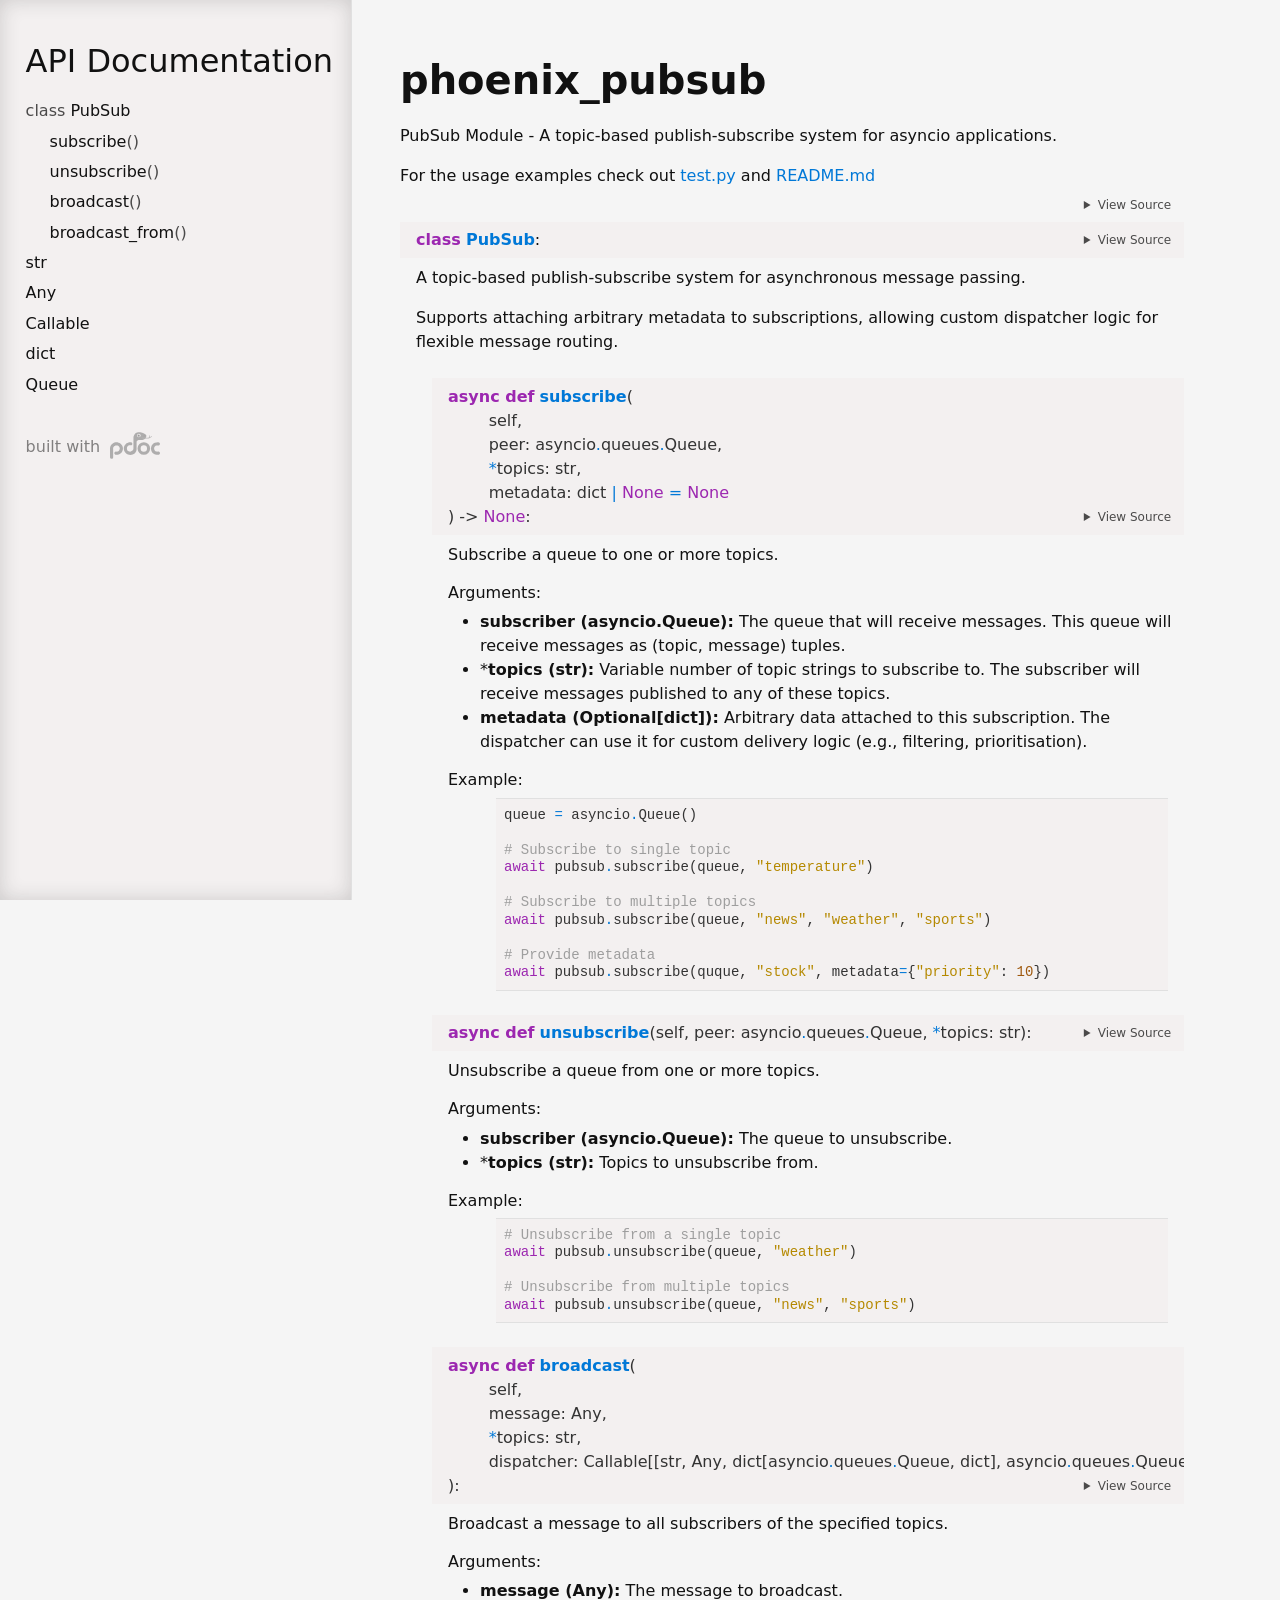
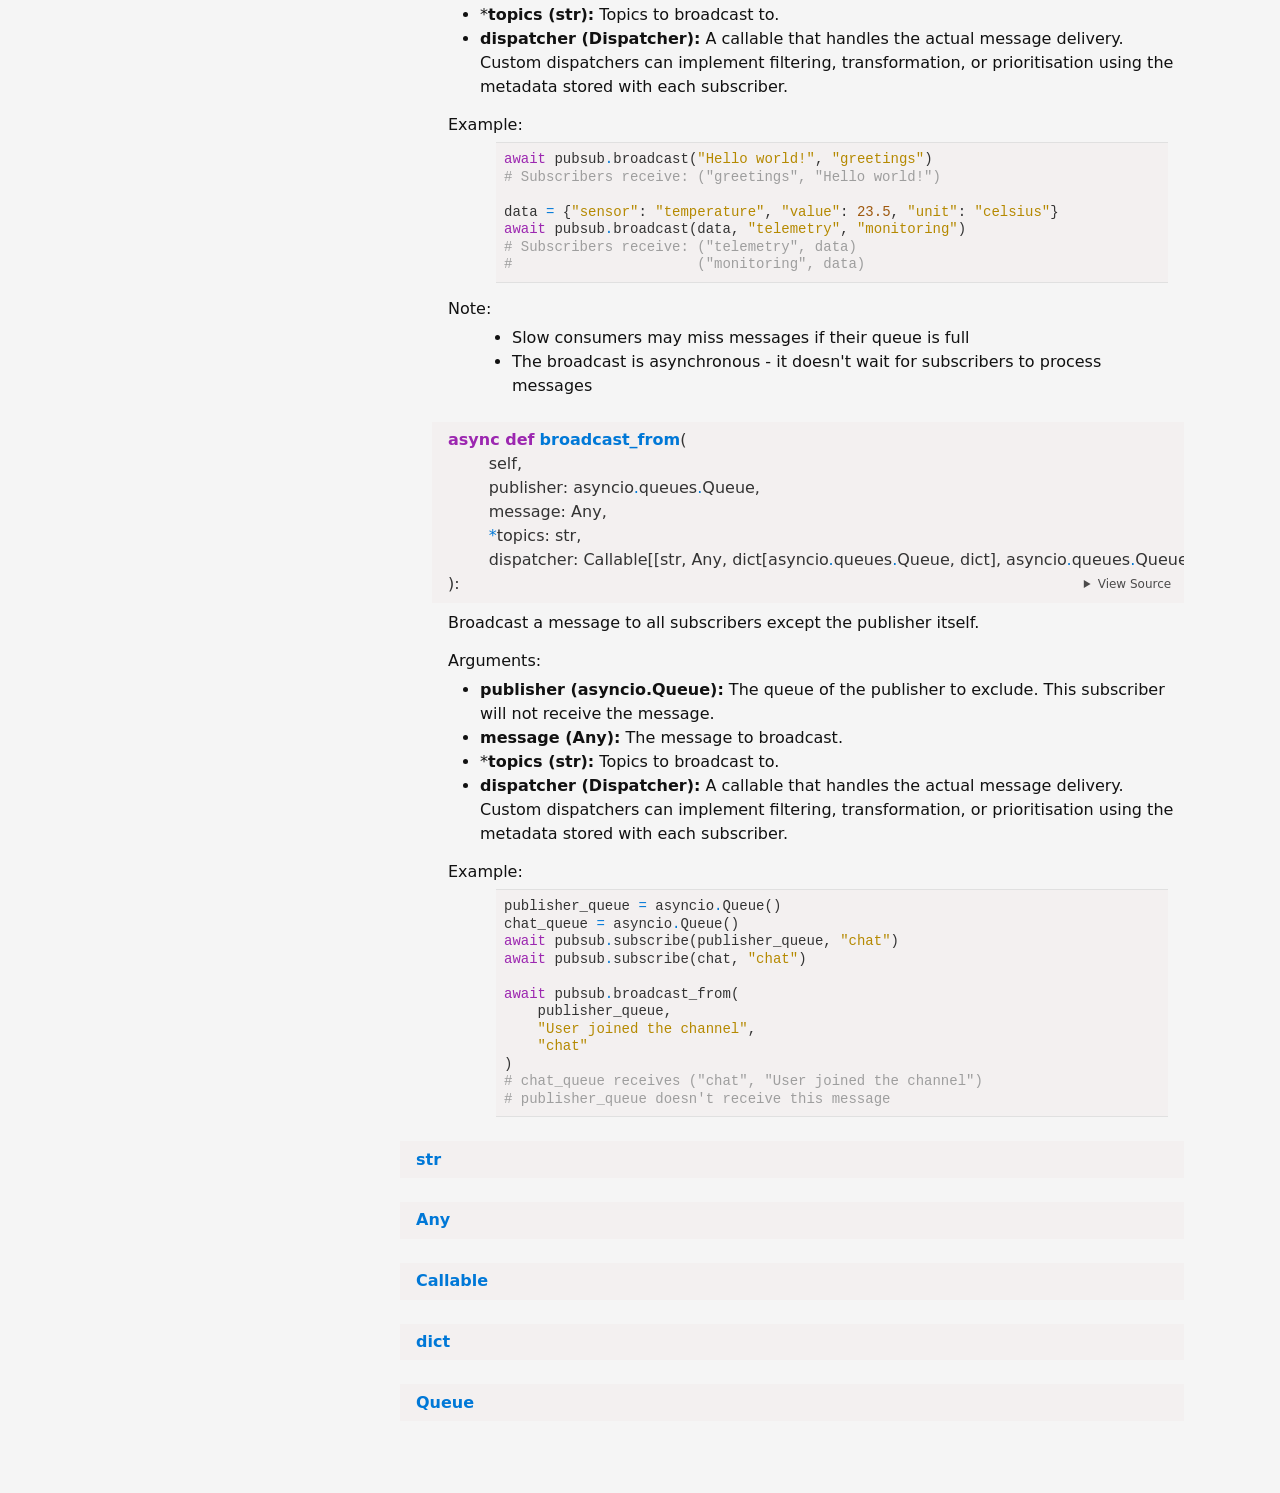
==== commit 7ffae92d: "Custom dispatcher" ====
--- a/docs/index.html
+++ b/docs/index.html
@@ -7,19 +7,16 @@
     <title>phoenix_pubsub API documentation</title>
 
     <style>/*! * Bootstrap Reboot v5.0.0 (https://getbootstrap.com/) * Copyright 2011-2021 The Bootstrap Authors * Copyright 2011-2021 Twitter, Inc. * Licensed under MIT (https://github.com/twbs/bootstrap/blob/main/LICENSE) * Forked from Normalize.css, licensed MIT (https://github.com/necolas/normalize.css/blob/master/LICENSE.md) */*,::after,::before{box-sizing:border-box}@media (prefers-reduced-motion:no-preference){:root{scroll-behavior:smooth}}body{margin:0;font-family:system-ui,-apple-system,"Segoe UI",Roboto,"Helvetica Neue",Arial,"Noto Sans","Liberation Sans",sans-serif,"Apple Color Emoji","Segoe UI Emoji","Segoe UI Symbol","Noto Color Emoji";font-size:1rem;font-weight:400;line-height:1.5;color:#212529;background-color:#fff;-webkit-text-size-adjust:100%;-webkit-tap-highlight-color:transparent}hr{margin:1rem 0;color:inherit;background-color:currentColor;border:0;opacity:.25}hr:not([size]){height:1px}h1,h2,h3,h4,h5,h6{margin-top:0;margin-bottom:.5rem;font-weight:500;line-height:1.2}h1{font-size:calc(1.375rem + 1.5vw)}@media (min-width:1200px){h1{font-size:2.5rem}}h2{font-size:calc(1.325rem + .9vw)}@media (min-width:1200px){h2{font-size:2rem}}h3{font-size:calc(1.3rem + .6vw)}@media (min-width:1200px){h3{font-size:1.75rem}}h4{font-size:calc(1.275rem + .3vw)}@media (min-width:1200px){h4{font-size:1.5rem}}h5{font-size:1.25rem}h6{font-size:1rem}p{margin-top:0;margin-bottom:1rem}abbr[data-bs-original-title],abbr[title]{-webkit-text-decoration:underline dotted;text-decoration:underline dotted;cursor:help;-webkit-text-decoration-skip-ink:none;text-decoration-skip-ink:none}address{margin-bottom:1rem;font-style:normal;line-height:inherit}ol,ul{padding-left:2rem}dl,ol,ul{margin-top:0;margin-bottom:1rem}ol ol,ol ul,ul ol,ul ul{margin-bottom:0}dt{font-weight:700}dd{margin-bottom:.5rem;margin-left:0}blockquote{margin:0 0 1rem}b,strong{font-weight:bolder}small{font-size:.875em}mark{padding:.2em;background-color:#fcf8e3}sub,sup{position:relative;font-size:.75em;line-height:0;vertical-align:baseline}sub{bottom:-.25em}sup{top:-.5em}a{color:#0d6efd;text-decoration:underline}a:hover{color:#0a58ca}a:not([href]):not([class]),a:not([href]):not([class]):hover{color:inherit;text-decoration:none}code,kbd,pre,samp{font-family:SFMono-Regular,Menlo,Monaco,Consolas,"Liberation Mono","Courier New",monospace;font-size:1em;direction:ltr;unicode-bidi:bidi-override}pre{display:block;margin-top:0;margin-bottom:1rem;overflow:auto;font-size:.875em}pre code{font-size:inherit;color:inherit;word-break:normal}code{font-size:.875em;color:#d63384;word-wrap:break-word}a>code{color:inherit}kbd{padding:.2rem .4rem;font-size:.875em;color:#fff;background-color:#212529;border-radius:.2rem}kbd kbd{padding:0;font-size:1em;font-weight:700}figure{margin:0 0 1rem}img,svg{vertical-align:middle}table{caption-side:bottom;border-collapse:collapse}caption{padding-top:.5rem;padding-bottom:.5rem;color:#6c757d;text-align:left}th{text-align:inherit;text-align:-webkit-match-parent}tbody,td,tfoot,th,thead,tr{border-color:inherit;border-style:solid;border-width:0}label{display:inline-block}button{border-radius:0}button:focus:not(:focus-visible){outline:0}button,input,optgroup,select,textarea{margin:0;font-family:inherit;font-size:inherit;line-height:inherit}button,select{text-transform:none}[role=button]{cursor:pointer}select{word-wrap:normal}select:disabled{opacity:1}[list]::-webkit-calendar-picker-indicator{display:none}[type=button],[type=reset],[type=submit],button{-webkit-appearance:button}[type=button]:not(:disabled),[type=reset]:not(:disabled),[type=submit]:not(:disabled),button:not(:disabled){cursor:pointer}::-moz-focus-inner{padding:0;border-style:none}textarea{resize:vertical}fieldset{min-width:0;padding:0;margin:0;border:0}legend{float:left;width:100%;padding:0;margin-bottom:.5rem;font-size:calc(1.275rem + .3vw);line-height:inherit}@media (min-width:1200px){legend{font-size:1.5rem}}legend+*{clear:left}::-webkit-datetime-edit-day-field,::-webkit-datetime-edit-fields-wrapper,::-webkit-datetime-edit-hour-field,::-webkit-datetime-edit-minute,::-webkit-datetime-edit-month-field,::-webkit-datetime-edit-text,::-webkit-datetime-edit-year-field{padding:0}::-webkit-inner-spin-button{height:auto}[type=search]{outline-offset:-2px;-webkit-appearance:textfield}::-webkit-search-decoration{-webkit-appearance:none}::-webkit-color-swatch-wrapper{padding:0}::file-selector-button{font:inherit}::-webkit-file-upload-button{font:inherit;-webkit-appearance:button}output{display:inline-block}iframe{border:0}summary{display:list-item;cursor:pointer}progress{vertical-align:baseline}[hidden]{display:none!important}</style>
+<!-- Dark theme styles -->
+<link rel="stylesheet" href="theme.css" media="(prefers-color-scheme: dark)">
+<link rel="stylesheet" href="syntax-highlighting.css" media="(prefers-color-scheme: dark)">
+
+<!-- Light theme styles -->
+<link rel="stylesheet" href="theme-light.css" media="(prefers-color-scheme: light)">
+<link rel="stylesheet" href="syntax-highlighting-light.css" media="(prefers-color-scheme: light)">
     <style>/*! layout.css */html, body{width:100%;height:100%;}html, main{scroll-behavior:smooth;}body{background-color:var(--pdoc-background);}@media (max-width:769px){#navtoggle{cursor:pointer;position:absolute;width:50px;height:40px;top:1rem;right:1rem;border-color:var(--text);color:var(--text);display:flex;opacity:0.8;z-index:999;}#navtoggle:hover{opacity:1;}#togglestate + div{display:none;}#togglestate:checked + div{display:inherit;}main, header{padding:2rem 3vw;}header + main{margin-top:-3rem;}.git-button{display:none !important;}nav input[type="search"]{max-width:77%;}nav input[type="search"]:first-child{margin-top:-6px;}nav input[type="search"]:valid ~ *{display:none !important;}}@media (min-width:770px){:root{--sidebar-width:clamp(12.5rem, 28vw, 22rem);}nav{position:fixed;overflow:auto;height:100vh;width:var(--sidebar-width);}main, header{padding:3rem 2rem 3rem calc(var(--sidebar-width) + 3rem);width:calc(54rem + var(--sidebar-width));max-width:100%;}header + main{margin-top:-4rem;}#navtoggle{display:none;}}#togglestate{position:absolute;height:0;opacity:0;}nav.pdoc{--pad:clamp(0.5rem, 2vw, 1.75rem);--indent:1.5rem;background-color:var(--accent);border-right:1px solid var(--accent2);box-shadow:0 0 20px rgba(50, 50, 50, .2) inset;padding:0 0 0 var(--pad);overflow-wrap:anywhere;scrollbar-width:thin; scrollbar-color:var(--accent2) transparent; z-index:1}nav.pdoc::-webkit-scrollbar{width:.4rem; }nav.pdoc::-webkit-scrollbar-thumb{background-color:var(--accent2); }nav.pdoc > div{padding:var(--pad) 0;}nav.pdoc .module-list-button{display:inline-flex;align-items:center;color:var(--text);border-color:var(--muted);margin-bottom:1rem;}nav.pdoc .module-list-button:hover{border-color:var(--text);}nav.pdoc input[type=search]{display:block;outline-offset:0;width:calc(100% - var(--pad));}nav.pdoc .logo{max-width:calc(100% - var(--pad));max-height:35vh;display:block;margin:0 auto 1rem;transform:translate(calc(-.5 * var(--pad)), 0);}nav.pdoc ul{list-style:none;padding-left:0;}nav.pdoc > div > ul{margin-left:calc(0px - var(--pad));}nav.pdoc li a{padding:.2rem 0 .2rem calc(var(--pad) + var(--indent));}nav.pdoc > div > ul > li > a{padding-left:var(--pad);}nav.pdoc li{transition:all 100ms;}nav.pdoc li:hover{background-color:var(--nav-hover);}nav.pdoc a, nav.pdoc a:hover{color:var(--text);}nav.pdoc a{display:block;}nav.pdoc > h2:first-of-type{margin-top:1.5rem;}nav.pdoc .class:before{content:"class ";color:var(--muted);}nav.pdoc .function:after{content:"()";color:var(--muted);}nav.pdoc footer:before{content:"";display:block;width:calc(100% - var(--pad));border-top:solid var(--accent2) 1px;margin-top:1.5rem;padding-top:.5rem;}nav.pdoc footer{font-size:small;}</style>
     <style>/*! content.css */.pdoc{color:var(--text);box-sizing:border-box;line-height:1.5;background:none;}.pdoc .pdoc-button{cursor:pointer;display:inline-block;border:solid black 1px;border-radius:2px;font-size:.75rem;padding:calc(0.5em - 1px) 1em;transition:100ms all;}.pdoc .alert{padding:1rem 1rem 1rem calc(1.5rem + 24px);border:1px solid transparent;border-radius:.25rem;background-repeat:no-repeat;background-position:.75rem center;margin-bottom:1rem;}.pdoc .alert > em{display:none;}.pdoc .alert > *:last-child{margin-bottom:0;}.pdoc .alert.note{color:#084298;background-color:#cfe2ff;border-color:#b6d4fe;background-image:url("data:image/svg+xml,%3Csvg%20xmlns%3D%22http%3A//www.w3.org/2000/svg%22%20width%3D%2224%22%20height%3D%2224%22%20fill%3D%22%23084298%22%20viewBox%3D%220%200%2016%2016%22%3E%3Cpath%20d%3D%22M8%2016A8%208%200%201%200%208%200a8%208%200%200%200%200%2016zm.93-9.412-1%204.705c-.07.34.029.533.304.533.194%200%20.487-.07.686-.246l-.088.416c-.287.346-.92.598-1.465.598-.703%200-1.002-.422-.808-1.319l.738-3.468c.064-.293.006-.399-.287-.47l-.451-.081.082-.381%202.29-.287zM8%205.5a1%201%200%201%201%200-2%201%201%200%200%201%200%202z%22/%3E%3C/svg%3E");}.pdoc .alert.tip{color:#0a3622;background-color:#d1e7dd;border-color:#a3cfbb;background-image:url("data:image/svg+xml,%3Csvg%20xmlns%3D%22http%3A//www.w3.org/2000/svg%22%20width%3D%2224%22%20height%3D%2224%22%20fill%3D%22%230a3622%22%20viewBox%3D%220%200%2016%2016%22%3E%3Cpath%20d%3D%22M2%206a6%206%200%201%201%2010.174%204.31c-.203.196-.359.4-.453.619l-.762%201.769A.5.5%200%200%201%2010.5%2013a.5.5%200%200%201%200%201%20.5.5%200%200%201%200%201l-.224.447a1%201%200%200%201-.894.553H6.618a1%201%200%200%201-.894-.553L5.5%2015a.5.5%200%200%201%200-1%20.5.5%200%200%201%200-1%20.5.5%200%200%201-.46-.302l-.761-1.77a2%202%200%200%200-.453-.618A5.98%205.98%200%200%201%202%206m6-5a5%205%200%200%200-3.479%208.592c.263.254.514.564.676.941L5.83%2012h4.342l.632-1.467c.162-.377.413-.687.676-.941A5%205%200%200%200%208%201%22/%3E%3C/svg%3E");}.pdoc .alert.important{color:#055160;background-color:#cff4fc;border-color:#9eeaf9;background-image:url("data:image/svg+xml,%3Csvg%20xmlns%3D%22http%3A//www.w3.org/2000/svg%22%20width%3D%2224%22%20height%3D%2224%22%20fill%3D%22%23055160%22%20viewBox%3D%220%200%2016%2016%22%3E%3Cpath%20d%3D%22M2%200a2%202%200%200%200-2%202v12a2%202%200%200%200%202%202h12a2%202%200%200%200%202-2V2a2%202%200%200%200-2-2zm6%204c.535%200%20.954.462.9.995l-.35%203.507a.552.552%200%200%201-1.1%200L7.1%204.995A.905.905%200%200%201%208%204m.002%206a1%201%200%201%201%200%202%201%201%200%200%201%200-2%22/%3E%3C/svg%3E");}.pdoc .alert.warning{color:#664d03;background-color:#fff3cd;border-color:#ffecb5;background-image:url("data:image/svg+xml,%3Csvg%20xmlns%3D%22http%3A//www.w3.org/2000/svg%22%20width%3D%2224%22%20height%3D%2224%22%20fill%3D%22%23664d03%22%20viewBox%3D%220%200%2016%2016%22%3E%3Cpath%20d%3D%22M8.982%201.566a1.13%201.13%200%200%200-1.96%200L.165%2013.233c-.457.778.091%201.767.98%201.767h13.713c.889%200%201.438-.99.98-1.767L8.982%201.566zM8%205c.535%200%20.954.462.9.995l-.35%203.507a.552.552%200%200%201-1.1%200L7.1%205.995A.905.905%200%200%201%208%205zm.002%206a1%201%200%201%201%200%202%201%201%200%200%201%200-2z%22/%3E%3C/svg%3E");}.pdoc .alert.caution{color:#842029;background-color:#f8d7da;border-color:#f5c2c7;background-image:url("data:image/svg+xml,%3Csvg%20xmlns%3D%22http%3A//www.w3.org/2000/svg%22%20width%3D%2224%22%20height%3D%2224%22%20fill%3D%22%23842029%22%20viewBox%3D%220%200%2016%2016%22%3E%3Cpath%20d%3D%22M11.46.146A.5.5%200%200%200%2011.107%200H4.893a.5.5%200%200%200-.353.146L.146%204.54A.5.5%200%200%200%200%204.893v6.214a.5.5%200%200%200%20.146.353l4.394%204.394a.5.5%200%200%200%20.353.146h6.214a.5.5%200%200%200%20.353-.146l4.394-4.394a.5.5%200%200%200%20.146-.353V4.893a.5.5%200%200%200-.146-.353zM8%204c.535%200%20.954.462.9.995l-.35%203.507a.552.552%200%200%201-1.1%200L7.1%204.995A.905.905%200%200%201%208%204m.002%206a1%201%200%201%201%200%202%201%201%200%200%201%200-2%22/%3E%3C/svg%3E");}.pdoc .alert.danger{color:#842029;background-color:#f8d7da;border-color:#f5c2c7;background-image:url("data:image/svg+xml,%3Csvg%20xmlns%3D%22http%3A//www.w3.org/2000/svg%22%20width%3D%2224%22%20height%3D%2224%22%20fill%3D%22%23842029%22%20viewBox%3D%220%200%2016%2016%22%3E%3Cpath%20d%3D%22M5.52.359A.5.5%200%200%201%206%200h4a.5.5%200%200%201%20.474.658L8.694%206H12.5a.5.5%200%200%201%20.395.807l-7%209a.5.5%200%200%201-.873-.454L6.823%209.5H3.5a.5.5%200%200%201-.48-.641l2.5-8.5z%22/%3E%3C/svg%3E");}.pdoc .visually-hidden{position:absolute !important;width:1px !important;height:1px !important;padding:0 !important;margin:-1px !important;overflow:hidden !important;clip:rect(0, 0, 0, 0) !important;white-space:nowrap !important;border:0 !important;}.pdoc h1, .pdoc h2, .pdoc h3{font-weight:300;margin:.3em 0;padding:.2em 0;}.pdoc > section:not(.module-info) h1{font-size:1.5rem;font-weight:500;}.pdoc > section:not(.module-info) h2{font-size:1.4rem;font-weight:500;}.pdoc > section:not(.module-info) h3{font-size:1.3rem;font-weight:500;}.pdoc > section:not(.module-info) h4{font-size:1.2rem;}.pdoc > section:not(.module-info) h5{font-size:1.1rem;}.pdoc a{text-decoration:none;color:var(--link);}.pdoc a:hover{color:var(--link-hover);}.pdoc blockquote{margin-left:2rem;}.pdoc pre{border-top:1px solid var(--accent2);border-bottom:1px solid var(--accent2);margin-top:0;margin-bottom:1em;padding:.5rem 0 .5rem .5rem;overflow-x:auto;background-color:var(--code);}.pdoc code{color:var(--text);padding:.2em .4em;margin:0;font-size:85%;background-color:var(--accent);border-radius:6px;}.pdoc a > code{color:inherit;}.pdoc pre > code{display:inline-block;font-size:inherit;background:none;border:none;padding:0;}.pdoc > section:not(.module-info){margin-bottom:1.5rem;}.pdoc .modulename{margin-top:0;font-weight:bold;}.pdoc .modulename a{color:var(--link);transition:100ms all;}.pdoc .git-button{float:right;border:solid var(--link) 1px;}.pdoc .git-button:hover{background-color:var(--link);color:var(--pdoc-background);}.view-source-toggle-state,.view-source-toggle-state ~ .pdoc-code{display:none;}.view-source-toggle-state:checked ~ .pdoc-code{display:block;}.view-source-button{display:inline-block;float:right;font-size:.75rem;line-height:1.5rem;color:var(--muted);padding:0 .4rem 0 1.3rem;cursor:pointer;text-indent:-2px;}.view-source-button > span{visibility:hidden;}.module-info .view-source-button{float:none;display:flex;justify-content:flex-end;margin:-1.2rem .4rem -.2rem 0;}.view-source-button::before{position:absolute;content:"View Source";display:list-item;list-style-type:disclosure-closed;}.view-source-toggle-state:checked ~ .attr .view-source-button::before,.view-source-toggle-state:checked ~ .view-source-button::before{list-style-type:disclosure-open;}.pdoc .docstring{margin-bottom:1.5rem;}.pdoc section:not(.module-info) .docstring{margin-left:clamp(0rem, 5vw - 2rem, 1rem);}.pdoc .docstring .pdoc-code{margin-left:1em;margin-right:1em;}.pdoc h1:target,.pdoc h2:target,.pdoc h3:target,.pdoc h4:target,.pdoc h5:target,.pdoc h6:target,.pdoc .pdoc-code > pre > span:target{background-color:var(--active);box-shadow:-1rem 0 0 0 var(--active);}.pdoc .pdoc-code > pre > span:target{display:block;}.pdoc div:target > .attr,.pdoc section:target > .attr,.pdoc dd:target > a{background-color:var(--active);}.pdoc *{scroll-margin:2rem;}.pdoc .pdoc-code .linenos{user-select:none;}.pdoc .attr:hover{filter:contrast(0.95);}.pdoc section, .pdoc .classattr{position:relative;}.pdoc .headerlink{--width:clamp(1rem, 3vw, 2rem);position:absolute;top:0;left:calc(0rem - var(--width));transition:all 100ms ease-in-out;opacity:0;}.pdoc .headerlink::before{content:"#";display:block;text-align:center;width:var(--width);height:2.3rem;line-height:2.3rem;font-size:1.5rem;}.pdoc .attr:hover ~ .headerlink,.pdoc *:target > .headerlink,.pdoc .headerlink:hover{opacity:1;}.pdoc .attr{display:block;margin:.5rem 0 .5rem;padding:.4rem .4rem .4rem 1rem;background-color:var(--accent);overflow-x:auto;}.pdoc .classattr{margin-left:2rem;}.pdoc .decorator-deprecated{color:#842029;}.pdoc .decorator-deprecated ~ span{filter:grayscale(1) opacity(0.8);}.pdoc .name{color:var(--name);font-weight:bold;}.pdoc .def{color:var(--def);font-weight:bold;}.pdoc .signature{background-color:transparent;}.pdoc .param, .pdoc .return-annotation{white-space:pre;}.pdoc .signature.multiline .param{display:block;}.pdoc .signature.condensed .param{display:inline-block;}.pdoc .annotation{color:var(--annotation);}.pdoc .view-value-toggle-state,.pdoc .view-value-toggle-state ~ .default_value{display:none;}.pdoc .view-value-toggle-state:checked ~ .default_value{display:inherit;}.pdoc .view-value-button{font-size:.5rem;vertical-align:middle;border-style:dashed;margin-top:-0.1rem;}.pdoc .view-value-button:hover{background:white;}.pdoc .view-value-button::before{content:"show";text-align:center;width:2.2em;display:inline-block;}.pdoc .view-value-toggle-state:checked ~ .view-value-button::before{content:"hide";}.pdoc .inherited{margin-left:2rem;}.pdoc .inherited dt{font-weight:700;}.pdoc .inherited dt, .pdoc .inherited dd{display:inline;margin-left:0;margin-bottom:.5rem;}.pdoc .inherited dd:not(:last-child):after{content:", ";}.pdoc .inherited .class:before{content:"class ";}.pdoc .inherited .function a:after{content:"()";}.pdoc .search-result .docstring{overflow:auto;max-height:25vh;}.pdoc .search-result.focused > .attr{background-color:var(--active);}.pdoc .attribution{margin-top:2rem;display:block;opacity:0.5;transition:all 200ms;filter:grayscale(100%);}.pdoc .attribution:hover{opacity:1;filter:grayscale(0%);}.pdoc .attribution img{margin-left:5px;height:27px;vertical-align:bottom;width:50px;transition:all 200ms;}.pdoc table{display:block;width:max-content;max-width:100%;overflow:auto;margin-bottom:1rem;}.pdoc table th{font-weight:600;}.pdoc table th, .pdoc table td{padding:6px 13px;border:1px solid var(--accent2);}</style>
     <style>/*! custom.css */</style></head>
-
-
-    <!-- Light theme styles -->
-    <link rel="stylesheet" href="theme-light.css" media="(prefers-color-scheme: light)">
-    <link rel="stylesheet" href="syntax-highlighting-light.css" media="(prefers-color-scheme: light)">
-
-        <!-- Dark theme styles -->
-    <link rel="stylesheet" href="theme.css" media="(prefers-color-scheme: dark)">
-    <link rel="stylesheet" href="syntax-highlighting.css" media="(prefers-color-scheme: dark)">
-
 <body>
     <nav class="pdoc">
         <label id="navtoggle" for="togglestate" class="pdoc-button"><svg xmlns='http://www.w3.org/2000/svg' viewBox='0 0 30 30'><path stroke-linecap='round' stroke="currentColor" stroke-miterlimit='10' stroke-width='2' d='M4 7h22M4 15h22M4 23h22'/></svg></label>
@@ -49,6 +46,21 @@
                 </ul>
 
             </li>
+            <li>
+                    <a class="variable" href="#str">str</a>
+            </li>
+            <li>
+                    <a class="variable" href="#Any">Any</a>
+            </li>
+            <li>
+                    <a class="variable" href="#Callable">Callable</a>
+            </li>
+            <li>
+                    <a class="variable" href="#dict">dict</a>
+            </li>
+            <li>
+                    <a class="variable" href="#Queue">Queue</a>
+            </li>
     </ul>
 
 
@@ -80,9 +92,9 @@
 </span><span id="L-4"><a href="#L-4"><span class="linenos">4</span></a><span class="sd">For the usage examples check out [test.py](https://github.com/0riginaln0/phoenix-pubsub/blob/main/src/phoenix_pubsub/test.py) and [README.md](https://github.com/0riginaln0/phoenix-pubsub/blob/main/README.md)</span>
 </span><span id="L-5"><a href="#L-5"><span class="linenos">5</span></a><span class="sd">&quot;&quot;&quot;</span>
 </span><span id="L-6"><a href="#L-6"><span class="linenos">6</span></a>
-</span><span id="L-7"><a href="#L-7"><span class="linenos">7</span></a><span class="kn">from</span><span class="w"> </span><span class="nn">.phoenix_pubsub</span><span class="w"> </span><span class="kn">import</span> <span class="n">PubSub</span>
+</span><span id="L-7"><a href="#L-7"><span class="linenos">7</span></a><span class="kn">from</span><span class="w"> </span><span class="nn">.phoenix_pubsub</span><span class="w"> </span><span class="kn">import</span> <span class="n">PubSub</span><span class="p">,</span> <span class="n">Topic</span><span class="p">,</span> <span class="n">Message</span><span class="p">,</span> <span class="n">Dispatcher</span><span class="p">,</span> <span class="n">Subscribers</span><span class="p">,</span> <span class="n">Peer</span>
 </span><span id="L-8"><a href="#L-8"><span class="linenos">8</span></a>
-</span><span id="L-9"><a href="#L-9"><span class="linenos">9</span></a><span class="n">__all__</span> <span class="o">=</span> <span class="p">[</span><span class="n">PubSub</span><span class="p">]</span>
+</span><span id="L-9"><a href="#L-9"><span class="linenos">9</span></a><span class="n">__all__</span> <span class="o">=</span> <span class="p">[</span><span class="n">PubSub</span><span class="p">,</span> <span class="n">Topic</span><span class="p">,</span> <span class="n">Message</span><span class="p">,</span> <span class="n">Dispatcher</span><span class="p">,</span> <span class="n">Subscribers</span><span class="p">,</span> <span class="n">Peer</span><span class="p">]</span>
 </span></pre></div>
 
 
@@ -98,152 +110,169 @@
 
     </div>
     <a class="headerlink" href="#PubSub"></a>
-            <div class="pdoc-code codehilite"><pre><span></span><span id="PubSub-11"><a href="#PubSub-11"><span class="linenos"> 11</span></a><span class="k">class</span><span class="w"> </span><span class="nc">PubSub</span><span class="p">:</span>
-</span><span id="PubSub-12"><a href="#PubSub-12"><span class="linenos"> 12</span></a><span class="w">    </span><span class="sd">&quot;&quot;&quot;</span>
-</span><span id="PubSub-13"><a href="#PubSub-13"><span class="linenos"> 13</span></a><span class="sd">    A topic-based publish-subscribe system for asynchronous message passing.</span>
-</span><span id="PubSub-14"><a href="#PubSub-14"><span class="linenos"> 14</span></a><span class="sd">    &quot;&quot;&quot;</span>
-</span><span id="PubSub-15"><a href="#PubSub-15"><span class="linenos"> 15</span></a>
-</span><span id="PubSub-16"><a href="#PubSub-16"><span class="linenos"> 16</span></a>    <span class="k">def</span><span class="w"> </span><span class="fm">__init__</span><span class="p">(</span><span class="bp">self</span><span class="p">):</span>
-</span><span id="PubSub-17"><a href="#PubSub-17"><span class="linenos"> 17</span></a>        <span class="bp">self</span><span class="o">.</span><span class="n">_topics</span><span class="p">:</span> <span class="n">Registry</span> <span class="o">=</span> <span class="n">defaultdict</span><span class="p">(</span><span class="nb">set</span><span class="p">)</span>
-</span><span id="PubSub-18"><a href="#PubSub-18"><span class="linenos"> 18</span></a>        <span class="s2">&quot;Dictionary mapping topics to sets of subscriber queues&quot;</span>
-</span><span id="PubSub-19"><a href="#PubSub-19"><span class="linenos"> 19</span></a>        <span class="bp">self</span><span class="o">.</span><span class="n">_lock</span> <span class="o">=</span> <span class="n">asyncio</span><span class="o">.</span><span class="n">Lock</span><span class="p">()</span>
-</span><span id="PubSub-20"><a href="#PubSub-20"><span class="linenos"> 20</span></a>        <span class="s2">&quot;Lock for thread-safe operations on the registry&quot;</span>
-</span><span id="PubSub-21"><a href="#PubSub-21"><span class="linenos"> 21</span></a>
-</span><span id="PubSub-22"><a href="#PubSub-22"><span class="linenos"> 22</span></a>    <span class="k">async</span> <span class="k">def</span><span class="w"> </span><span class="nf">subscribe</span><span class="p">(</span><span class="bp">self</span><span class="p">,</span> <span class="n">subscriber</span><span class="p">:</span> <span class="n">asyncio</span><span class="o">.</span><span class="n">Queue</span><span class="p">,</span> <span class="o">*</span><span class="n">topics</span><span class="p">:</span> <span class="nb">str</span><span class="p">):</span>
-</span><span id="PubSub-23"><a href="#PubSub-23"><span class="linenos"> 23</span></a><span class="w">        </span><span class="sd">&quot;&quot;&quot;</span>
-</span><span id="PubSub-24"><a href="#PubSub-24"><span class="linenos"> 24</span></a><span class="sd">        Subscribe a queue to one or more topics.</span>
-</span><span id="PubSub-25"><a href="#PubSub-25"><span class="linenos"> 25</span></a>
-</span><span id="PubSub-26"><a href="#PubSub-26"><span class="linenos"> 26</span></a><span class="sd">        Args:</span>
-</span><span id="PubSub-27"><a href="#PubSub-27"><span class="linenos"> 27</span></a><span class="sd">            subscriber (asyncio.Queue): The queue that will receive messages.</span>
-</span><span id="PubSub-28"><a href="#PubSub-28"><span class="linenos"> 28</span></a><span class="sd">                This queue will receive messages as (topic, message) tuples.</span>
-</span><span id="PubSub-29"><a href="#PubSub-29"><span class="linenos"> 29</span></a><span class="sd">            *topics (str): Variable number of topic strings to subscribe to.</span>
-</span><span id="PubSub-30"><a href="#PubSub-30"><span class="linenos"> 30</span></a><span class="sd">                The subscriber will receive messages published to any of these topics.</span>
-</span><span id="PubSub-31"><a href="#PubSub-31"><span class="linenos"> 31</span></a>
-</span><span id="PubSub-32"><a href="#PubSub-32"><span class="linenos"> 32</span></a><span class="sd">        Example:</span>
-</span><span id="PubSub-33"><a href="#PubSub-33"><span class="linenos"> 33</span></a><span class="sd">            ```python</span>
-</span><span id="PubSub-34"><a href="#PubSub-34"><span class="linenos"> 34</span></a><span class="sd">            queue = asyncio.Queue()</span>
-</span><span id="PubSub-35"><a href="#PubSub-35"><span class="linenos"> 35</span></a>
-</span><span id="PubSub-36"><a href="#PubSub-36"><span class="linenos"> 36</span></a><span class="sd">            # Subscribe to single topic</span>
-</span><span id="PubSub-37"><a href="#PubSub-37"><span class="linenos"> 37</span></a><span class="sd">            await pubsub.subscribe(queue, &quot;temperature&quot;)</span>
-</span><span id="PubSub-38"><a href="#PubSub-38"><span class="linenos"> 38</span></a>
-</span><span id="PubSub-39"><a href="#PubSub-39"><span class="linenos"> 39</span></a><span class="sd">            # Subscribe to multiple topics</span>
-</span><span id="PubSub-40"><a href="#PubSub-40"><span class="linenos"> 40</span></a><span class="sd">            await pubsub.subscribe(queue, &quot;news&quot;, &quot;weather&quot;, &quot;sports&quot;)</span>
-</span><span id="PubSub-41"><a href="#PubSub-41"><span class="linenos"> 41</span></a><span class="sd">            ```</span>
-</span><span id="PubSub-42"><a href="#PubSub-42"><span class="linenos"> 42</span></a><span class="sd">        &quot;&quot;&quot;</span>
-</span><span id="PubSub-43"><a href="#PubSub-43"><span class="linenos"> 43</span></a>        <span class="k">async</span> <span class="k">with</span> <span class="bp">self</span><span class="o">.</span><span class="n">_lock</span><span class="p">:</span>
-</span><span id="PubSub-44"><a href="#PubSub-44"><span class="linenos"> 44</span></a>            <span class="k">for</span> <span class="n">topic</span> <span class="ow">in</span> <span class="n">topics</span><span class="p">:</span>
-</span><span id="PubSub-45"><a href="#PubSub-45"><span class="linenos"> 45</span></a>                <span class="bp">self</span><span class="o">.</span><span class="n">_topics</span><span class="p">[</span><span class="n">topic</span><span class="p">]</span><span class="o">.</span><span class="n">add</span><span class="p">(</span><span class="n">subscriber</span><span class="p">)</span>
-</span><span id="PubSub-46"><a href="#PubSub-46"><span class="linenos"> 46</span></a>
-</span><span id="PubSub-47"><a href="#PubSub-47"><span class="linenos"> 47</span></a>    <span class="k">async</span> <span class="k">def</span><span class="w"> </span><span class="nf">unsubscribe</span><span class="p">(</span><span class="bp">self</span><span class="p">,</span> <span class="n">subscriber</span><span class="p">:</span> <span class="n">asyncio</span><span class="o">.</span><span class="n">Queue</span><span class="p">,</span> <span class="o">*</span><span class="n">topics</span><span class="p">:</span> <span class="nb">str</span><span class="p">):</span>
-</span><span id="PubSub-48"><a href="#PubSub-48"><span class="linenos"> 48</span></a><span class="w">        </span><span class="sd">&quot;&quot;&quot;</span>
-</span><span id="PubSub-49"><a href="#PubSub-49"><span class="linenos"> 49</span></a><span class="sd">        Unsubscribe a queue from one or more topics.</span>
-</span><span id="PubSub-50"><a href="#PubSub-50"><span class="linenos"> 50</span></a>
-</span><span id="PubSub-51"><a href="#PubSub-51"><span class="linenos"> 51</span></a><span class="sd">        Args:</span>
-</span><span id="PubSub-52"><a href="#PubSub-52"><span class="linenos"> 52</span></a><span class="sd">            subscriber (asyncio.Queue): The queue to unsubscribe.</span>
-</span><span id="PubSub-53"><a href="#PubSub-53"><span class="linenos"> 53</span></a><span class="sd">            *topics (str): Topics to unsubscribe from.</span>
-</span><span id="PubSub-54"><a href="#PubSub-54"><span class="linenos"> 54</span></a>
-</span><span id="PubSub-55"><a href="#PubSub-55"><span class="linenos"> 55</span></a><span class="sd">        Example:</span>
-</span><span id="PubSub-56"><a href="#PubSub-56"><span class="linenos"> 56</span></a><span class="sd">            ```python</span>
-</span><span id="PubSub-57"><a href="#PubSub-57"><span class="linenos"> 57</span></a><span class="sd">            # Unsubscribe from a single topic</span>
-</span><span id="PubSub-58"><a href="#PubSub-58"><span class="linenos"> 58</span></a><span class="sd">            await pubsub.unsubscribe(queue, &quot;weather&quot;)</span>
-</span><span id="PubSub-59"><a href="#PubSub-59"><span class="linenos"> 59</span></a>
-</span><span id="PubSub-60"><a href="#PubSub-60"><span class="linenos"> 60</span></a><span class="sd">            # Unsubscribe from multiple topics</span>
-</span><span id="PubSub-61"><a href="#PubSub-61"><span class="linenos"> 61</span></a><span class="sd">            await pubsub.unsubscribe(queue, &quot;news&quot;, &quot;sports&quot;)</span>
-</span><span id="PubSub-62"><a href="#PubSub-62"><span class="linenos"> 62</span></a><span class="sd">            ```</span>
-</span><span id="PubSub-63"><a href="#PubSub-63"><span class="linenos"> 63</span></a><span class="sd">        &quot;&quot;&quot;</span>
-</span><span id="PubSub-64"><a href="#PubSub-64"><span class="linenos"> 64</span></a>        <span class="k">async</span> <span class="k">with</span> <span class="bp">self</span><span class="o">.</span><span class="n">_lock</span><span class="p">:</span>
-</span><span id="PubSub-65"><a href="#PubSub-65"><span class="linenos"> 65</span></a>            <span class="k">for</span> <span class="n">topic</span> <span class="ow">in</span> <span class="n">topics</span><span class="p">:</span>
-</span><span id="PubSub-66"><a href="#PubSub-66"><span class="linenos"> 66</span></a>                <span class="n">subscribers</span> <span class="o">=</span> <span class="bp">self</span><span class="o">.</span><span class="n">_topics</span><span class="o">.</span><span class="n">get</span><span class="p">(</span><span class="n">topic</span><span class="p">)</span>
-</span><span id="PubSub-67"><a href="#PubSub-67"><span class="linenos"> 67</span></a>                <span class="k">if</span> <span class="n">subscribers</span> <span class="ow">is</span> <span class="ow">not</span> <span class="kc">None</span><span class="p">:</span>
-</span><span id="PubSub-68"><a href="#PubSub-68"><span class="linenos"> 68</span></a>                    <span class="n">subscribers</span><span class="o">.</span><span class="n">discard</span><span class="p">(</span><span class="n">subscriber</span><span class="p">)</span>
-</span><span id="PubSub-69"><a href="#PubSub-69"><span class="linenos"> 69</span></a>                    <span class="k">if</span> <span class="ow">not</span> <span class="n">subscribers</span><span class="p">:</span>
-</span><span id="PubSub-70"><a href="#PubSub-70"><span class="linenos"> 70</span></a>                        <span class="k">del</span> <span class="bp">self</span><span class="o">.</span><span class="n">_topics</span><span class="p">[</span><span class="n">topic</span><span class="p">]</span>
-</span><span id="PubSub-71"><a href="#PubSub-71"><span class="linenos"> 71</span></a>
-</span><span id="PubSub-72"><a href="#PubSub-72"><span class="linenos"> 72</span></a>    <span class="k">async</span> <span class="k">def</span><span class="w"> </span><span class="nf">broadcast</span><span class="p">(</span><span class="bp">self</span><span class="p">,</span> <span class="n">message</span><span class="p">:</span> <span class="n">Any</span><span class="p">,</span> <span class="o">*</span><span class="n">topics</span><span class="p">:</span> <span class="nb">str</span><span class="p">):</span>
-</span><span id="PubSub-73"><a href="#PubSub-73"><span class="linenos"> 73</span></a><span class="w">        </span><span class="sd">&quot;&quot;&quot;</span>
-</span><span id="PubSub-74"><a href="#PubSub-74"><span class="linenos"> 74</span></a><span class="sd">        Broadcast a message to all subscribers of the specified topics.</span>
-</span><span id="PubSub-75"><a href="#PubSub-75"><span class="linenos"> 75</span></a>
-</span><span id="PubSub-76"><a href="#PubSub-76"><span class="linenos"> 76</span></a><span class="sd">        Args:</span>
-</span><span id="PubSub-77"><a href="#PubSub-77"><span class="linenos"> 77</span></a><span class="sd">            message (Any): The message to broadcast.</span>
-</span><span id="PubSub-78"><a href="#PubSub-78"><span class="linenos"> 78</span></a><span class="sd">            *topics (str): Topics to broadcast to.</span>
-</span><span id="PubSub-79"><a href="#PubSub-79"><span class="linenos"> 79</span></a>
-</span><span id="PubSub-80"><a href="#PubSub-80"><span class="linenos"> 80</span></a><span class="sd">        Example:</span>
-</span><span id="PubSub-81"><a href="#PubSub-81"><span class="linenos"> 81</span></a><span class="sd">            ```python</span>
-</span><span id="PubSub-82"><a href="#PubSub-82"><span class="linenos"> 82</span></a><span class="sd">            await pubsub.broadcast(&quot;Hello world!&quot;, &quot;greetings&quot;)</span>
-</span><span id="PubSub-83"><a href="#PubSub-83"><span class="linenos"> 83</span></a><span class="sd">            # Subscribers receive: (&quot;greetings&quot;, &quot;Hello world!&quot;)</span>
-</span><span id="PubSub-84"><a href="#PubSub-84"><span class="linenos"> 84</span></a>
-</span><span id="PubSub-85"><a href="#PubSub-85"><span class="linenos"> 85</span></a><span class="sd">            data = {&quot;sensor&quot;: &quot;temperature&quot;, &quot;value&quot;: 23.5, &quot;unit&quot;: &quot;celsius&quot;}</span>
-</span><span id="PubSub-86"><a href="#PubSub-86"><span class="linenos"> 86</span></a><span class="sd">            await pubsub.broadcast(data, &quot;telemetry&quot;, &quot;monitoring&quot;)</span>
-</span><span id="PubSub-87"><a href="#PubSub-87"><span class="linenos"> 87</span></a><span class="sd">            # Subscribers receive: (&quot;telemetry&quot;, data)</span>
-</span><span id="PubSub-88"><a href="#PubSub-88"><span class="linenos"> 88</span></a><span class="sd">            #                      (&quot;monitoring&quot;, data)</span>
-</span><span id="PubSub-89"><a href="#PubSub-89"><span class="linenos"> 89</span></a><span class="sd">            ```</span>
-</span><span id="PubSub-90"><a href="#PubSub-90"><span class="linenos"> 90</span></a>
-</span><span id="PubSub-91"><a href="#PubSub-91"><span class="linenos"> 91</span></a><span class="sd">        Note:</span>
-</span><span id="PubSub-92"><a href="#PubSub-92"><span class="linenos"> 92</span></a><span class="sd">            - Slow consumers may miss messages if their queue is full</span>
-</span><span id="PubSub-93"><a href="#PubSub-93"><span class="linenos"> 93</span></a><span class="sd">            - The broadcast is asynchronous - it doesn&#39;t wait for subscribers to process messages</span>
-</span><span id="PubSub-94"><a href="#PubSub-94"><span class="linenos"> 94</span></a><span class="sd">        &quot;&quot;&quot;</span>
-</span><span id="PubSub-95"><a href="#PubSub-95"><span class="linenos"> 95</span></a>        <span class="n">topic_subscribers</span> <span class="o">=</span> <span class="p">[]</span>
-</span><span id="PubSub-96"><a href="#PubSub-96"><span class="linenos"> 96</span></a>        <span class="k">async</span> <span class="k">with</span> <span class="bp">self</span><span class="o">.</span><span class="n">_lock</span><span class="p">:</span>
-</span><span id="PubSub-97"><a href="#PubSub-97"><span class="linenos"> 97</span></a>            <span class="k">for</span> <span class="n">topic</span> <span class="ow">in</span> <span class="n">topics</span><span class="p">:</span>
-</span><span id="PubSub-98"><a href="#PubSub-98"><span class="linenos"> 98</span></a>                <span class="n">subscribers</span> <span class="o">=</span> <span class="nb">list</span><span class="p">(</span><span class="bp">self</span><span class="o">.</span><span class="n">_topics</span><span class="o">.</span><span class="n">get</span><span class="p">(</span><span class="n">topic</span><span class="p">,</span> <span class="nb">set</span><span class="p">()))</span>
-</span><span id="PubSub-99"><a href="#PubSub-99"><span class="linenos"> 99</span></a>                <span class="k">if</span> <span class="n">subscribers</span><span class="p">:</span>
-</span><span id="PubSub-100"><a href="#PubSub-100"><span class="linenos">100</span></a>                    <span class="n">topic_subscribers</span><span class="o">.</span><span class="n">append</span><span class="p">((</span><span class="n">topic</span><span class="p">,</span> <span class="n">subscribers</span><span class="p">))</span>
-</span><span id="PubSub-101"><a href="#PubSub-101"><span class="linenos">101</span></a>
-</span><span id="PubSub-102"><a href="#PubSub-102"><span class="linenos">102</span></a>        <span class="k">for</span> <span class="n">topic</span><span class="p">,</span> <span class="n">subscribers</span> <span class="ow">in</span> <span class="n">topic_subscribers</span><span class="p">:</span>
-</span><span id="PubSub-103"><a href="#PubSub-103"><span class="linenos">103</span></a>            <span class="k">for</span> <span class="n">subscriber</span> <span class="ow">in</span> <span class="n">subscribers</span><span class="p">:</span>
-</span><span id="PubSub-104"><a href="#PubSub-104"><span class="linenos">104</span></a>                <span class="bp">self</span><span class="o">.</span><span class="n">_try_put_message</span><span class="p">(</span><span class="n">subscriber</span><span class="p">,</span> <span class="n">topic</span><span class="p">,</span> <span class="n">message</span><span class="p">)</span>
-</span><span id="PubSub-105"><a href="#PubSub-105"><span class="linenos">105</span></a>
-</span><span id="PubSub-106"><a href="#PubSub-106"><span class="linenos">106</span></a>    <span class="k">async</span> <span class="k">def</span><span class="w"> </span><span class="nf">broadcast_from</span><span class="p">(</span>
-</span><span id="PubSub-107"><a href="#PubSub-107"><span class="linenos">107</span></a>        <span class="bp">self</span><span class="p">,</span> <span class="n">publisher</span><span class="p">:</span> <span class="n">asyncio</span><span class="o">.</span><span class="n">Queue</span><span class="p">,</span> <span class="n">message</span><span class="p">:</span> <span class="n">Any</span><span class="p">,</span> <span class="o">*</span><span class="n">topics</span><span class="p">:</span> <span class="nb">str</span>
-</span><span id="PubSub-108"><a href="#PubSub-108"><span class="linenos">108</span></a>    <span class="p">):</span>
-</span><span id="PubSub-109"><a href="#PubSub-109"><span class="linenos">109</span></a><span class="w">        </span><span class="sd">&quot;&quot;&quot;</span>
-</span><span id="PubSub-110"><a href="#PubSub-110"><span class="linenos">110</span></a><span class="sd">        Broadcast a message to all subscribers except the publisher itself.</span>
-</span><span id="PubSub-111"><a href="#PubSub-111"><span class="linenos">111</span></a>
-</span><span id="PubSub-112"><a href="#PubSub-112"><span class="linenos">112</span></a><span class="sd">        Args:</span>
-</span><span id="PubSub-113"><a href="#PubSub-113"><span class="linenos">113</span></a><span class="sd">            publisher (asyncio.Queue): The queue of the publisher to exclude.</span>
-</span><span id="PubSub-114"><a href="#PubSub-114"><span class="linenos">114</span></a><span class="sd">                This subscriber will not receive the message.</span>
-</span><span id="PubSub-115"><a href="#PubSub-115"><span class="linenos">115</span></a><span class="sd">            message (Any): The message to broadcast.</span>
-</span><span id="PubSub-116"><a href="#PubSub-116"><span class="linenos">116</span></a><span class="sd">            *topics (str): Topics to broadcast to.</span>
-</span><span id="PubSub-117"><a href="#PubSub-117"><span class="linenos">117</span></a>
-</span><span id="PubSub-118"><a href="#PubSub-118"><span class="linenos">118</span></a><span class="sd">        Example:</span>
-</span><span id="PubSub-119"><a href="#PubSub-119"><span class="linenos">119</span></a><span class="sd">            ```python</span>
-</span><span id="PubSub-120"><a href="#PubSub-120"><span class="linenos">120</span></a><span class="sd">            publisher_queue = asyncio.Queue()</span>
-</span><span id="PubSub-121"><a href="#PubSub-121"><span class="linenos">121</span></a><span class="sd">            chat_queue = asyncio.Queue()</span>
-</span><span id="PubSub-122"><a href="#PubSub-122"><span class="linenos">122</span></a><span class="sd">            await pubsub.subscribe(publisher_queue, &quot;chat&quot;)</span>
-</span><span id="PubSub-123"><a href="#PubSub-123"><span class="linenos">123</span></a><span class="sd">            await pubsub.subscribe(chat, &quot;chat&quot;)</span>
-</span><span id="PubSub-124"><a href="#PubSub-124"><span class="linenos">124</span></a>
-</span><span id="PubSub-125"><a href="#PubSub-125"><span class="linenos">125</span></a><span class="sd">            await pubsub.broadcast_from(</span>
-</span><span id="PubSub-126"><a href="#PubSub-126"><span class="linenos">126</span></a><span class="sd">                publisher_queue,</span>
-</span><span id="PubSub-127"><a href="#PubSub-127"><span class="linenos">127</span></a><span class="sd">                &quot;User joined the channel&quot;,</span>
-</span><span id="PubSub-128"><a href="#PubSub-128"><span class="linenos">128</span></a><span class="sd">                &quot;chat&quot;</span>
-</span><span id="PubSub-129"><a href="#PubSub-129"><span class="linenos">129</span></a><span class="sd">            )</span>
-</span><span id="PubSub-130"><a href="#PubSub-130"><span class="linenos">130</span></a><span class="sd">            # chat_queue receives (&quot;chat&quot;, &quot;User joined the channel&quot;)</span>
-</span><span id="PubSub-131"><a href="#PubSub-131"><span class="linenos">131</span></a><span class="sd">            # publisher_queue doesn&#39;t receive this message</span>
-</span><span id="PubSub-132"><a href="#PubSub-132"><span class="linenos">132</span></a><span class="sd">            ```</span>
-</span><span id="PubSub-133"><a href="#PubSub-133"><span class="linenos">133</span></a><span class="sd">        &quot;&quot;&quot;</span>
-</span><span id="PubSub-134"><a href="#PubSub-134"><span class="linenos">134</span></a>        <span class="n">topic_subscribers</span> <span class="o">=</span> <span class="p">[]</span>
-</span><span id="PubSub-135"><a href="#PubSub-135"><span class="linenos">135</span></a>        <span class="k">async</span> <span class="k">with</span> <span class="bp">self</span><span class="o">.</span><span class="n">_lock</span><span class="p">:</span>
-</span><span id="PubSub-136"><a href="#PubSub-136"><span class="linenos">136</span></a>            <span class="k">for</span> <span class="n">topic</span> <span class="ow">in</span> <span class="n">topics</span><span class="p">:</span>
-</span><span id="PubSub-137"><a href="#PubSub-137"><span class="linenos">137</span></a>                <span class="n">subscribers</span> <span class="o">=</span> <span class="p">[</span>
-</span><span id="PubSub-138"><a href="#PubSub-138"><span class="linenos">138</span></a>                    <span class="n">s</span> <span class="k">for</span> <span class="n">s</span> <span class="ow">in</span> <span class="bp">self</span><span class="o">.</span><span class="n">_topics</span><span class="o">.</span><span class="n">get</span><span class="p">(</span><span class="n">topic</span><span class="p">,</span> <span class="nb">set</span><span class="p">())</span> <span class="k">if</span> <span class="n">s</span> <span class="ow">is</span> <span class="ow">not</span> <span class="n">publisher</span>
-</span><span id="PubSub-139"><a href="#PubSub-139"><span class="linenos">139</span></a>                <span class="p">]</span>
-</span><span id="PubSub-140"><a href="#PubSub-140"><span class="linenos">140</span></a>                <span class="k">if</span> <span class="n">subscribers</span><span class="p">:</span>
-</span><span id="PubSub-141"><a href="#PubSub-141"><span class="linenos">141</span></a>                    <span class="n">topic_subscribers</span><span class="o">.</span><span class="n">append</span><span class="p">((</span><span class="n">topic</span><span class="p">,</span> <span class="n">subscribers</span><span class="p">))</span>
-</span><span id="PubSub-142"><a href="#PubSub-142"><span class="linenos">142</span></a>
-</span><span id="PubSub-143"><a href="#PubSub-143"><span class="linenos">143</span></a>        <span class="k">for</span> <span class="n">topic</span><span class="p">,</span> <span class="n">subscribers</span> <span class="ow">in</span> <span class="n">topic_subscribers</span><span class="p">:</span>
-</span><span id="PubSub-144"><a href="#PubSub-144"><span class="linenos">144</span></a>            <span class="k">for</span> <span class="n">subscriber</span> <span class="ow">in</span> <span class="n">subscribers</span><span class="p">:</span>
-</span><span id="PubSub-145"><a href="#PubSub-145"><span class="linenos">145</span></a>                <span class="bp">self</span><span class="o">.</span><span class="n">_try_put_message</span><span class="p">(</span><span class="n">subscriber</span><span class="p">,</span> <span class="n">topic</span><span class="p">,</span> <span class="n">message</span><span class="p">)</span>
+            <div class="pdoc-code codehilite"><pre><span></span><span id="PubSub-38"><a href="#PubSub-38"><span class="linenos"> 38</span></a><span class="k">class</span><span class="w"> </span><span class="nc">PubSub</span><span class="p">:</span>
+</span><span id="PubSub-39"><a href="#PubSub-39"><span class="linenos"> 39</span></a><span class="w">    </span><span class="sd">&quot;&quot;&quot;</span>
+</span><span id="PubSub-40"><a href="#PubSub-40"><span class="linenos"> 40</span></a><span class="sd">    A topic-based publish-subscribe system for asynchronous message passing.</span>
+</span><span id="PubSub-41"><a href="#PubSub-41"><span class="linenos"> 41</span></a>
+</span><span id="PubSub-42"><a href="#PubSub-42"><span class="linenos"> 42</span></a><span class="sd">    Supports attaching arbitrary metadata to subscriptions, allowing custom</span>
+</span><span id="PubSub-43"><a href="#PubSub-43"><span class="linenos"> 43</span></a><span class="sd">    dispatcher logic for flexible message routing.</span>
+</span><span id="PubSub-44"><a href="#PubSub-44"><span class="linenos"> 44</span></a><span class="sd">    &quot;&quot;&quot;</span>
+</span><span id="PubSub-45"><a href="#PubSub-45"><span class="linenos"> 45</span></a>
+</span><span id="PubSub-46"><a href="#PubSub-46"><span class="linenos"> 46</span></a>    <span class="k">def</span><span class="w"> </span><span class="fm">__init__</span><span class="p">(</span><span class="bp">self</span><span class="p">):</span>
+</span><span id="PubSub-47"><a href="#PubSub-47"><span class="linenos"> 47</span></a>        <span class="bp">self</span><span class="o">.</span><span class="n">_topics</span><span class="p">:</span> <span class="n">Registry</span> <span class="o">=</span> <span class="n">defaultdict</span><span class="p">(</span><span class="nb">dict</span><span class="p">)</span>
+</span><span id="PubSub-48"><a href="#PubSub-48"><span class="linenos"> 48</span></a>        <span class="s2">&quot;Dictionary mapping topics to sets of subscriber queues&quot;</span>
+</span><span id="PubSub-49"><a href="#PubSub-49"><span class="linenos"> 49</span></a>        <span class="bp">self</span><span class="o">.</span><span class="n">_lock</span> <span class="o">=</span> <span class="n">asyncio</span><span class="o">.</span><span class="n">Lock</span><span class="p">()</span>
+</span><span id="PubSub-50"><a href="#PubSub-50"><span class="linenos"> 50</span></a>        <span class="s2">&quot;Lock for thread-safe operations on the registry&quot;</span>
+</span><span id="PubSub-51"><a href="#PubSub-51"><span class="linenos"> 51</span></a>
+</span><span id="PubSub-52"><a href="#PubSub-52"><span class="linenos"> 52</span></a>    <span class="k">async</span> <span class="k">def</span><span class="w"> </span><span class="nf">subscribe</span><span class="p">(</span>
+</span><span id="PubSub-53"><a href="#PubSub-53"><span class="linenos"> 53</span></a>        <span class="bp">self</span><span class="p">,</span> <span class="n">peer</span><span class="p">:</span> <span class="n">asyncio</span><span class="o">.</span><span class="n">Queue</span><span class="p">,</span> <span class="o">*</span><span class="n">topics</span><span class="p">:</span> <span class="nb">str</span><span class="p">,</span> <span class="n">metadata</span><span class="p">:</span> <span class="n">Optional</span><span class="p">[</span><span class="nb">dict</span><span class="p">]</span> <span class="o">=</span> <span class="kc">None</span>
+</span><span id="PubSub-54"><a href="#PubSub-54"><span class="linenos"> 54</span></a>    <span class="p">)</span> <span class="o">-&gt;</span> <span class="kc">None</span><span class="p">:</span>
+</span><span id="PubSub-55"><a href="#PubSub-55"><span class="linenos"> 55</span></a><span class="w">        </span><span class="sd">&quot;&quot;&quot;</span>
+</span><span id="PubSub-56"><a href="#PubSub-56"><span class="linenos"> 56</span></a><span class="sd">        Subscribe a queue to one or more topics.</span>
+</span><span id="PubSub-57"><a href="#PubSub-57"><span class="linenos"> 57</span></a>
+</span><span id="PubSub-58"><a href="#PubSub-58"><span class="linenos"> 58</span></a><span class="sd">        Args:</span>
+</span><span id="PubSub-59"><a href="#PubSub-59"><span class="linenos"> 59</span></a><span class="sd">            subscriber (asyncio.Queue): The queue that will receive messages.</span>
+</span><span id="PubSub-60"><a href="#PubSub-60"><span class="linenos"> 60</span></a><span class="sd">                This queue will receive messages as (topic, message) tuples.</span>
+</span><span id="PubSub-61"><a href="#PubSub-61"><span class="linenos"> 61</span></a><span class="sd">            *topics (str): Variable number of topic strings to subscribe to.</span>
+</span><span id="PubSub-62"><a href="#PubSub-62"><span class="linenos"> 62</span></a><span class="sd">                The subscriber will receive messages published to any of these topics.</span>
+</span><span id="PubSub-63"><a href="#PubSub-63"><span class="linenos"> 63</span></a><span class="sd">            metadata (Optional[dict]): Arbitrary data attached to this subscription.</span>
+</span><span id="PubSub-64"><a href="#PubSub-64"><span class="linenos"> 64</span></a><span class="sd">                The dispatcher can use it for custom delivery logic (e.g., filtering,</span>
+</span><span id="PubSub-65"><a href="#PubSub-65"><span class="linenos"> 65</span></a><span class="sd">                prioritisation).</span>
+</span><span id="PubSub-66"><a href="#PubSub-66"><span class="linenos"> 66</span></a>
+</span><span id="PubSub-67"><a href="#PubSub-67"><span class="linenos"> 67</span></a><span class="sd">        Example:</span>
+</span><span id="PubSub-68"><a href="#PubSub-68"><span class="linenos"> 68</span></a><span class="sd">            ```python</span>
+</span><span id="PubSub-69"><a href="#PubSub-69"><span class="linenos"> 69</span></a><span class="sd">            queue = asyncio.Queue()</span>
+</span><span id="PubSub-70"><a href="#PubSub-70"><span class="linenos"> 70</span></a>
+</span><span id="PubSub-71"><a href="#PubSub-71"><span class="linenos"> 71</span></a><span class="sd">            # Subscribe to single topic</span>
+</span><span id="PubSub-72"><a href="#PubSub-72"><span class="linenos"> 72</span></a><span class="sd">            await pubsub.subscribe(queue, &quot;temperature&quot;)</span>
+</span><span id="PubSub-73"><a href="#PubSub-73"><span class="linenos"> 73</span></a>
+</span><span id="PubSub-74"><a href="#PubSub-74"><span class="linenos"> 74</span></a><span class="sd">            # Subscribe to multiple topics</span>
+</span><span id="PubSub-75"><a href="#PubSub-75"><span class="linenos"> 75</span></a><span class="sd">            await pubsub.subscribe(queue, &quot;news&quot;, &quot;weather&quot;, &quot;sports&quot;)</span>
+</span><span id="PubSub-76"><a href="#PubSub-76"><span class="linenos"> 76</span></a>
+</span><span id="PubSub-77"><a href="#PubSub-77"><span class="linenos"> 77</span></a><span class="sd">            # Provide metadata</span>
+</span><span id="PubSub-78"><a href="#PubSub-78"><span class="linenos"> 78</span></a><span class="sd">            await pubsub.subscribe(quque, &quot;stock&quot;, metadata={&quot;priority&quot;: 10})</span>
+</span><span id="PubSub-79"><a href="#PubSub-79"><span class="linenos"> 79</span></a><span class="sd">            ```</span>
+</span><span id="PubSub-80"><a href="#PubSub-80"><span class="linenos"> 80</span></a><span class="sd">        &quot;&quot;&quot;</span>
+</span><span id="PubSub-81"><a href="#PubSub-81"><span class="linenos"> 81</span></a>        <span class="n">metadata</span> <span class="o">=</span> <span class="n">metadata</span> <span class="ow">or</span> <span class="p">{}</span>
+</span><span id="PubSub-82"><a href="#PubSub-82"><span class="linenos"> 82</span></a>        <span class="k">async</span> <span class="k">with</span> <span class="bp">self</span><span class="o">.</span><span class="n">_lock</span><span class="p">:</span>
+</span><span id="PubSub-83"><a href="#PubSub-83"><span class="linenos"> 83</span></a>            <span class="k">for</span> <span class="n">topic</span> <span class="ow">in</span> <span class="n">topics</span><span class="p">:</span>
+</span><span id="PubSub-84"><a href="#PubSub-84"><span class="linenos"> 84</span></a>                <span class="bp">self</span><span class="o">.</span><span class="n">_topics</span><span class="p">[</span><span class="n">topic</span><span class="p">][</span><span class="n">peer</span><span class="p">]</span> <span class="o">=</span> <span class="n">metadata</span>
+</span><span id="PubSub-85"><a href="#PubSub-85"><span class="linenos"> 85</span></a>
+</span><span id="PubSub-86"><a href="#PubSub-86"><span class="linenos"> 86</span></a>    <span class="k">async</span> <span class="k">def</span><span class="w"> </span><span class="nf">unsubscribe</span><span class="p">(</span><span class="bp">self</span><span class="p">,</span> <span class="n">peer</span><span class="p">:</span> <span class="n">asyncio</span><span class="o">.</span><span class="n">Queue</span><span class="p">,</span> <span class="o">*</span><span class="n">topics</span><span class="p">:</span> <span class="nb">str</span><span class="p">):</span>
+</span><span id="PubSub-87"><a href="#PubSub-87"><span class="linenos"> 87</span></a><span class="w">        </span><span class="sd">&quot;&quot;&quot;</span>
+</span><span id="PubSub-88"><a href="#PubSub-88"><span class="linenos"> 88</span></a><span class="sd">        Unsubscribe a queue from one or more topics.</span>
+</span><span id="PubSub-89"><a href="#PubSub-89"><span class="linenos"> 89</span></a>
+</span><span id="PubSub-90"><a href="#PubSub-90"><span class="linenos"> 90</span></a><span class="sd">        Args:</span>
+</span><span id="PubSub-91"><a href="#PubSub-91"><span class="linenos"> 91</span></a><span class="sd">            subscriber (asyncio.Queue): The queue to unsubscribe.</span>
+</span><span id="PubSub-92"><a href="#PubSub-92"><span class="linenos"> 92</span></a><span class="sd">            *topics (str): Topics to unsubscribe from.</span>
+</span><span id="PubSub-93"><a href="#PubSub-93"><span class="linenos"> 93</span></a>
+</span><span id="PubSub-94"><a href="#PubSub-94"><span class="linenos"> 94</span></a><span class="sd">        Example:</span>
+</span><span id="PubSub-95"><a href="#PubSub-95"><span class="linenos"> 95</span></a><span class="sd">            ```python</span>
+</span><span id="PubSub-96"><a href="#PubSub-96"><span class="linenos"> 96</span></a><span class="sd">            # Unsubscribe from a single topic</span>
+</span><span id="PubSub-97"><a href="#PubSub-97"><span class="linenos"> 97</span></a><span class="sd">            await pubsub.unsubscribe(queue, &quot;weather&quot;)</span>
+</span><span id="PubSub-98"><a href="#PubSub-98"><span class="linenos"> 98</span></a>
+</span><span id="PubSub-99"><a href="#PubSub-99"><span class="linenos"> 99</span></a><span class="sd">            # Unsubscribe from multiple topics</span>
+</span><span id="PubSub-100"><a href="#PubSub-100"><span class="linenos">100</span></a><span class="sd">            await pubsub.unsubscribe(queue, &quot;news&quot;, &quot;sports&quot;)</span>
+</span><span id="PubSub-101"><a href="#PubSub-101"><span class="linenos">101</span></a><span class="sd">            ```</span>
+</span><span id="PubSub-102"><a href="#PubSub-102"><span class="linenos">102</span></a><span class="sd">        &quot;&quot;&quot;</span>
+</span><span id="PubSub-103"><a href="#PubSub-103"><span class="linenos">103</span></a>        <span class="k">async</span> <span class="k">with</span> <span class="bp">self</span><span class="o">.</span><span class="n">_lock</span><span class="p">:</span>
+</span><span id="PubSub-104"><a href="#PubSub-104"><span class="linenos">104</span></a>            <span class="k">for</span> <span class="n">topic</span> <span class="ow">in</span> <span class="n">topics</span><span class="p">:</span>
+</span><span id="PubSub-105"><a href="#PubSub-105"><span class="linenos">105</span></a>                <span class="k">if</span> <span class="n">subscribers</span> <span class="o">:=</span> <span class="bp">self</span><span class="o">.</span><span class="n">_topics</span><span class="o">.</span><span class="n">get</span><span class="p">(</span><span class="n">topic</span><span class="p">):</span>
+</span><span id="PubSub-106"><a href="#PubSub-106"><span class="linenos">106</span></a>                    <span class="n">subscribers</span><span class="o">.</span><span class="n">pop</span><span class="p">(</span><span class="n">peer</span><span class="p">,</span> <span class="kc">None</span><span class="p">)</span>
+</span><span id="PubSub-107"><a href="#PubSub-107"><span class="linenos">107</span></a>                    <span class="k">if</span> <span class="ow">not</span> <span class="n">subscribers</span><span class="p">:</span>
+</span><span id="PubSub-108"><a href="#PubSub-108"><span class="linenos">108</span></a>                        <span class="k">del</span> <span class="bp">self</span><span class="o">.</span><span class="n">_topics</span><span class="p">[</span><span class="n">topic</span><span class="p">]</span>
+</span><span id="PubSub-109"><a href="#PubSub-109"><span class="linenos">109</span></a>
+</span><span id="PubSub-110"><a href="#PubSub-110"><span class="linenos">110</span></a>    <span class="k">async</span> <span class="k">def</span><span class="w"> </span><span class="nf">broadcast</span><span class="p">(</span>
+</span><span id="PubSub-111"><a href="#PubSub-111"><span class="linenos">111</span></a>        <span class="bp">self</span><span class="p">,</span>
+</span><span id="PubSub-112"><a href="#PubSub-112"><span class="linenos">112</span></a>        <span class="n">message</span><span class="p">:</span> <span class="n">Message</span><span class="p">,</span>
+</span><span id="PubSub-113"><a href="#PubSub-113"><span class="linenos">113</span></a>        <span class="o">*</span><span class="n">topics</span><span class="p">:</span> <span class="nb">str</span><span class="p">,</span>
+</span><span id="PubSub-114"><a href="#PubSub-114"><span class="linenos">114</span></a>        <span class="n">dispatcher</span><span class="p">:</span> <span class="n">Dispatcher</span> <span class="o">=</span> <span class="n">default_dispatcher</span><span class="p">,</span>
+</span><span id="PubSub-115"><a href="#PubSub-115"><span class="linenos">115</span></a>    <span class="p">):</span>
+</span><span id="PubSub-116"><a href="#PubSub-116"><span class="linenos">116</span></a><span class="w">        </span><span class="sd">&quot;&quot;&quot;</span>
+</span><span id="PubSub-117"><a href="#PubSub-117"><span class="linenos">117</span></a><span class="sd">        Broadcast a message to all subscribers of the specified topics.</span>
+</span><span id="PubSub-118"><a href="#PubSub-118"><span class="linenos">118</span></a>
+</span><span id="PubSub-119"><a href="#PubSub-119"><span class="linenos">119</span></a><span class="sd">        Args:</span>
+</span><span id="PubSub-120"><a href="#PubSub-120"><span class="linenos">120</span></a><span class="sd">            message (Any): The message to broadcast.</span>
+</span><span id="PubSub-121"><a href="#PubSub-121"><span class="linenos">121</span></a><span class="sd">            *topics (str): Topics to broadcast to.</span>
+</span><span id="PubSub-122"><a href="#PubSub-122"><span class="linenos">122</span></a><span class="sd">            dispatcher (Dispatcher): A callable that handles the actual message delivery.</span>
+</span><span id="PubSub-123"><a href="#PubSub-123"><span class="linenos">123</span></a><span class="sd">                Custom dispatchers can implement filtering, transformation,</span>
+</span><span id="PubSub-124"><a href="#PubSub-124"><span class="linenos">124</span></a><span class="sd">                or prioritisation using the metadata stored with each subscriber.</span>
+</span><span id="PubSub-125"><a href="#PubSub-125"><span class="linenos">125</span></a>
+</span><span id="PubSub-126"><a href="#PubSub-126"><span class="linenos">126</span></a><span class="sd">        Example:</span>
+</span><span id="PubSub-127"><a href="#PubSub-127"><span class="linenos">127</span></a><span class="sd">            ```python</span>
+</span><span id="PubSub-128"><a href="#PubSub-128"><span class="linenos">128</span></a><span class="sd">            await pubsub.broadcast(&quot;Hello world!&quot;, &quot;greetings&quot;)</span>
+</span><span id="PubSub-129"><a href="#PubSub-129"><span class="linenos">129</span></a><span class="sd">            # Subscribers receive: (&quot;greetings&quot;, &quot;Hello world!&quot;)</span>
+</span><span id="PubSub-130"><a href="#PubSub-130"><span class="linenos">130</span></a>
+</span><span id="PubSub-131"><a href="#PubSub-131"><span class="linenos">131</span></a><span class="sd">            data = {&quot;sensor&quot;: &quot;temperature&quot;, &quot;value&quot;: 23.5, &quot;unit&quot;: &quot;celsius&quot;}</span>
+</span><span id="PubSub-132"><a href="#PubSub-132"><span class="linenos">132</span></a><span class="sd">            await pubsub.broadcast(data, &quot;telemetry&quot;, &quot;monitoring&quot;)</span>
+</span><span id="PubSub-133"><a href="#PubSub-133"><span class="linenos">133</span></a><span class="sd">            # Subscribers receive: (&quot;telemetry&quot;, data)</span>
+</span><span id="PubSub-134"><a href="#PubSub-134"><span class="linenos">134</span></a><span class="sd">            #                      (&quot;monitoring&quot;, data)</span>
+</span><span id="PubSub-135"><a href="#PubSub-135"><span class="linenos">135</span></a><span class="sd">            ```</span>
+</span><span id="PubSub-136"><a href="#PubSub-136"><span class="linenos">136</span></a>
+</span><span id="PubSub-137"><a href="#PubSub-137"><span class="linenos">137</span></a><span class="sd">        Note:</span>
+</span><span id="PubSub-138"><a href="#PubSub-138"><span class="linenos">138</span></a><span class="sd">            - Slow consumers may miss messages if their queue is full</span>
+</span><span id="PubSub-139"><a href="#PubSub-139"><span class="linenos">139</span></a><span class="sd">            - The broadcast is asynchronous - it doesn&#39;t wait for subscribers to process messages</span>
+</span><span id="PubSub-140"><a href="#PubSub-140"><span class="linenos">140</span></a><span class="sd">        &quot;&quot;&quot;</span>
+</span><span id="PubSub-141"><a href="#PubSub-141"><span class="linenos">141</span></a>        <span class="n">pending</span><span class="p">:</span> <span class="nb">list</span><span class="p">[</span><span class="nb">tuple</span><span class="p">[</span><span class="n">Topic</span><span class="p">,</span> <span class="nb">dict</span><span class="p">[</span><span class="n">Peer</span><span class="p">,</span> <span class="nb">dict</span><span class="p">]]]</span> <span class="o">=</span> <span class="p">[]</span>
+</span><span id="PubSub-142"><a href="#PubSub-142"><span class="linenos">142</span></a>        <span class="k">async</span> <span class="k">with</span> <span class="bp">self</span><span class="o">.</span><span class="n">_lock</span><span class="p">:</span>
+</span><span id="PubSub-143"><a href="#PubSub-143"><span class="linenos">143</span></a>            <span class="k">for</span> <span class="n">topic</span> <span class="ow">in</span> <span class="n">topics</span><span class="p">:</span>
+</span><span id="PubSub-144"><a href="#PubSub-144"><span class="linenos">144</span></a>                <span class="k">if</span> <span class="n">subscribers</span> <span class="o">:=</span> <span class="bp">self</span><span class="o">.</span><span class="n">_topics</span><span class="o">.</span><span class="n">get</span><span class="p">(</span><span class="n">topic</span><span class="p">):</span>
+</span><span id="PubSub-145"><a href="#PubSub-145"><span class="linenos">145</span></a>                    <span class="n">pending</span><span class="o">.</span><span class="n">append</span><span class="p">((</span><span class="n">topic</span><span class="p">,</span> <span class="n">subscribers</span><span class="o">.</span><span class="n">copy</span><span class="p">()))</span>
 </span><span id="PubSub-146"><a href="#PubSub-146"><span class="linenos">146</span></a>
-</span><span id="PubSub-147"><a href="#PubSub-147"><span class="linenos">147</span></a>    <span class="k">def</span><span class="w"> </span><span class="nf">_try_put_message</span><span class="p">(</span><span class="bp">self</span><span class="p">,</span> <span class="n">subscriber</span><span class="p">:</span> <span class="n">asyncio</span><span class="o">.</span><span class="n">Queue</span><span class="p">,</span> <span class="n">topic</span><span class="p">:</span> <span class="nb">str</span><span class="p">,</span> <span class="n">message</span><span class="p">:</span> <span class="n">Any</span><span class="p">):</span>
-</span><span id="PubSub-148"><a href="#PubSub-148"><span class="linenos">148</span></a>        <span class="k">try</span><span class="p">:</span>
-</span><span id="PubSub-149"><a href="#PubSub-149"><span class="linenos">149</span></a>            <span class="n">subscriber</span><span class="o">.</span><span class="n">put_nowait</span><span class="p">((</span><span class="n">topic</span><span class="p">,</span> <span class="n">message</span><span class="p">))</span>
-</span><span id="PubSub-150"><a href="#PubSub-150"><span class="linenos">150</span></a>        <span class="k">except</span> <span class="p">(</span><span class="n">asyncio</span><span class="o">.</span><span class="n">QueueFull</span><span class="p">,</span> <span class="n">asyncio</span><span class="o">.</span><span class="n">QueueShutDown</span><span class="p">):</span>
-</span><span id="PubSub-151"><a href="#PubSub-151"><span class="linenos">151</span></a>            <span class="c1"># Handle slow consumers – you might want to drop or log</span>
-</span><span id="PubSub-152"><a href="#PubSub-152"><span class="linenos">152</span></a>            <span class="k">pass</span>
+</span><span id="PubSub-147"><a href="#PubSub-147"><span class="linenos">147</span></a>        <span class="k">for</span> <span class="n">topic</span><span class="p">,</span> <span class="n">subscribers</span> <span class="ow">in</span> <span class="n">pending</span><span class="p">:</span>
+</span><span id="PubSub-148"><a href="#PubSub-148"><span class="linenos">148</span></a>            <span class="n">dispatcher</span><span class="p">(</span><span class="n">topic</span><span class="p">,</span> <span class="n">message</span><span class="p">,</span> <span class="n">subscribers</span><span class="p">,</span> <span class="kc">None</span><span class="p">)</span>
+</span><span id="PubSub-149"><a href="#PubSub-149"><span class="linenos">149</span></a>
+</span><span id="PubSub-150"><a href="#PubSub-150"><span class="linenos">150</span></a>    <span class="k">async</span> <span class="k">def</span><span class="w"> </span><span class="nf">broadcast_from</span><span class="p">(</span>
+</span><span id="PubSub-151"><a href="#PubSub-151"><span class="linenos">151</span></a>        <span class="bp">self</span><span class="p">,</span>
+</span><span id="PubSub-152"><a href="#PubSub-152"><span class="linenos">152</span></a>        <span class="n">publisher</span><span class="p">:</span> <span class="n">asyncio</span><span class="o">.</span><span class="n">Queue</span><span class="p">,</span>
+</span><span id="PubSub-153"><a href="#PubSub-153"><span class="linenos">153</span></a>        <span class="n">message</span><span class="p">:</span> <span class="n">Message</span><span class="p">,</span>
+</span><span id="PubSub-154"><a href="#PubSub-154"><span class="linenos">154</span></a>        <span class="o">*</span><span class="n">topics</span><span class="p">:</span> <span class="nb">str</span><span class="p">,</span>
+</span><span id="PubSub-155"><a href="#PubSub-155"><span class="linenos">155</span></a>        <span class="n">dispatcher</span><span class="p">:</span> <span class="n">Dispatcher</span> <span class="o">=</span> <span class="n">default_dispatcher</span><span class="p">,</span>
+</span><span id="PubSub-156"><a href="#PubSub-156"><span class="linenos">156</span></a>    <span class="p">):</span>
+</span><span id="PubSub-157"><a href="#PubSub-157"><span class="linenos">157</span></a><span class="w">        </span><span class="sd">&quot;&quot;&quot;</span>
+</span><span id="PubSub-158"><a href="#PubSub-158"><span class="linenos">158</span></a><span class="sd">        Broadcast a message to all subscribers except the publisher itself.</span>
+</span><span id="PubSub-159"><a href="#PubSub-159"><span class="linenos">159</span></a>
+</span><span id="PubSub-160"><a href="#PubSub-160"><span class="linenos">160</span></a><span class="sd">        Args:</span>
+</span><span id="PubSub-161"><a href="#PubSub-161"><span class="linenos">161</span></a><span class="sd">            publisher (asyncio.Queue): The queue of the publisher to exclude.</span>
+</span><span id="PubSub-162"><a href="#PubSub-162"><span class="linenos">162</span></a><span class="sd">                This subscriber will not receive the message.</span>
+</span><span id="PubSub-163"><a href="#PubSub-163"><span class="linenos">163</span></a><span class="sd">            message (Any): The message to broadcast.</span>
+</span><span id="PubSub-164"><a href="#PubSub-164"><span class="linenos">164</span></a><span class="sd">            *topics (str): Topics to broadcast to.</span>
+</span><span id="PubSub-165"><a href="#PubSub-165"><span class="linenos">165</span></a><span class="sd">            dispatcher (Dispatcher): A callable that handles the actual message delivery.</span>
+</span><span id="PubSub-166"><a href="#PubSub-166"><span class="linenos">166</span></a><span class="sd">                Custom dispatchers can implement filtering, transformation,</span>
+</span><span id="PubSub-167"><a href="#PubSub-167"><span class="linenos">167</span></a><span class="sd">                or prioritisation using the metadata stored with each subscriber.</span>
+</span><span id="PubSub-168"><a href="#PubSub-168"><span class="linenos">168</span></a>
+</span><span id="PubSub-169"><a href="#PubSub-169"><span class="linenos">169</span></a><span class="sd">        Example:</span>
+</span><span id="PubSub-170"><a href="#PubSub-170"><span class="linenos">170</span></a><span class="sd">            ```python</span>
+</span><span id="PubSub-171"><a href="#PubSub-171"><span class="linenos">171</span></a><span class="sd">            publisher_queue = asyncio.Queue()</span>
+</span><span id="PubSub-172"><a href="#PubSub-172"><span class="linenos">172</span></a><span class="sd">            chat_queue = asyncio.Queue()</span>
+</span><span id="PubSub-173"><a href="#PubSub-173"><span class="linenos">173</span></a><span class="sd">            await pubsub.subscribe(publisher_queue, &quot;chat&quot;)</span>
+</span><span id="PubSub-174"><a href="#PubSub-174"><span class="linenos">174</span></a><span class="sd">            await pubsub.subscribe(chat, &quot;chat&quot;)</span>
+</span><span id="PubSub-175"><a href="#PubSub-175"><span class="linenos">175</span></a>
+</span><span id="PubSub-176"><a href="#PubSub-176"><span class="linenos">176</span></a><span class="sd">            await pubsub.broadcast_from(</span>
+</span><span id="PubSub-177"><a href="#PubSub-177"><span class="linenos">177</span></a><span class="sd">                publisher_queue,</span>
+</span><span id="PubSub-178"><a href="#PubSub-178"><span class="linenos">178</span></a><span class="sd">                &quot;User joined the channel&quot;,</span>
+</span><span id="PubSub-179"><a href="#PubSub-179"><span class="linenos">179</span></a><span class="sd">                &quot;chat&quot;</span>
+</span><span id="PubSub-180"><a href="#PubSub-180"><span class="linenos">180</span></a><span class="sd">            )</span>
+</span><span id="PubSub-181"><a href="#PubSub-181"><span class="linenos">181</span></a><span class="sd">            # chat_queue receives (&quot;chat&quot;, &quot;User joined the channel&quot;)</span>
+</span><span id="PubSub-182"><a href="#PubSub-182"><span class="linenos">182</span></a><span class="sd">            # publisher_queue doesn&#39;t receive this message</span>
+</span><span id="PubSub-183"><a href="#PubSub-183"><span class="linenos">183</span></a><span class="sd">            ```</span>
+</span><span id="PubSub-184"><a href="#PubSub-184"><span class="linenos">184</span></a><span class="sd">        &quot;&quot;&quot;</span>
+</span><span id="PubSub-185"><a href="#PubSub-185"><span class="linenos">185</span></a>        <span class="n">pending</span><span class="p">:</span> <span class="nb">list</span><span class="p">[</span><span class="nb">tuple</span><span class="p">[</span><span class="n">Topic</span><span class="p">,</span> <span class="nb">dict</span><span class="p">[</span><span class="n">Peer</span><span class="p">,</span> <span class="nb">dict</span><span class="p">]]]</span> <span class="o">=</span> <span class="p">[]</span>
+</span><span id="PubSub-186"><a href="#PubSub-186"><span class="linenos">186</span></a>        <span class="k">async</span> <span class="k">with</span> <span class="bp">self</span><span class="o">.</span><span class="n">_lock</span><span class="p">:</span>
+</span><span id="PubSub-187"><a href="#PubSub-187"><span class="linenos">187</span></a>            <span class="k">for</span> <span class="n">topic</span> <span class="ow">in</span> <span class="n">topics</span><span class="p">:</span>
+</span><span id="PubSub-188"><a href="#PubSub-188"><span class="linenos">188</span></a>                <span class="n">subscribers</span> <span class="o">=</span> <span class="bp">self</span><span class="o">.</span><span class="n">_topics</span><span class="o">.</span><span class="n">get</span><span class="p">(</span><span class="n">topic</span><span class="p">)</span>
+</span><span id="PubSub-189"><a href="#PubSub-189"><span class="linenos">189</span></a>                <span class="k">if</span> <span class="n">subscribers</span><span class="p">:</span>
+</span><span id="PubSub-190"><a href="#PubSub-190"><span class="linenos">190</span></a>                    <span class="n">pending</span><span class="o">.</span><span class="n">append</span><span class="p">((</span><span class="n">topic</span><span class="p">,</span> <span class="n">subscribers</span><span class="o">.</span><span class="n">copy</span><span class="p">()))</span>
+</span><span id="PubSub-191"><a href="#PubSub-191"><span class="linenos">191</span></a>
+</span><span id="PubSub-192"><a href="#PubSub-192"><span class="linenos">192</span></a>        <span class="k">for</span> <span class="n">topic</span><span class="p">,</span> <span class="n">subscribers</span> <span class="ow">in</span> <span class="n">pending</span><span class="p">:</span>
+</span><span id="PubSub-193"><a href="#PubSub-193"><span class="linenos">193</span></a>            <span class="n">dispatcher</span><span class="p">(</span><span class="n">topic</span><span class="p">,</span> <span class="n">message</span><span class="p">,</span> <span class="n">subscribers</span><span class="p">,</span> <span class="n">publisher</span><span class="p">)</span>
 </span></pre></div>
 
 
             <div class="docstring"><p>A topic-based publish-subscribe system for asynchronous message passing.</p>
+
+<p>Supports attaching arbitrary metadata to subscriptions, allowing custom
+dispatcher logic for flexible message routing.</p>
 </div>
 
 
@@ -252,36 +281,45 @@
 <div class="attr function">
             
         <span class="def">async def</span>
-        <span class="name">subscribe</span><span class="signature pdoc-code condensed">(<span class="param"><span class="bp">self</span>, </span><span class="param"><span class="n">subscriber</span><span class="p">:</span> <span class="n">asyncio</span><span class="o">.</span><span class="n">queues</span><span class="o">.</span><span class="n">Queue</span>, </span><span class="param"><span class="o">*</span><span class="n">topics</span><span class="p">:</span> <span class="nb">str</span></span><span class="return-annotation">):</span></span>
+        <span class="name">subscribe</span><span class="signature pdoc-code multiline">(<span class="param">	<span class="bp">self</span>,</span><span class="param">	<span class="n">peer</span><span class="p">:</span> <span class="n">asyncio</span><span class="o">.</span><span class="n">queues</span><span class="o">.</span><span class="n">Queue</span>,</span><span class="param">	<span class="o">*</span><span class="n">topics</span><span class="p">:</span> <span class="nb">str</span>,</span><span class="param">	<span class="n">metadata</span><span class="p">:</span> <span class="nb">dict</span> <span class="o">|</span> <span class="kc">None</span> <span class="o">=</span> <span class="kc">None</span></span><span class="return-annotation">) -> <span class="kc">None</span>:</span></span>
 
                 <label class="view-source-button" for="PubSub.subscribe-view-source"><span>View Source</span></label>
 
     </div>
     <a class="headerlink" href="#PubSub.subscribe"></a>
-            <div class="pdoc-code codehilite"><pre><span></span><span id="PubSub.subscribe-22"><a href="#PubSub.subscribe-22"><span class="linenos">22</span></a>    <span class="k">async</span> <span class="k">def</span><span class="w"> </span><span class="nf">subscribe</span><span class="p">(</span><span class="bp">self</span><span class="p">,</span> <span class="n">subscriber</span><span class="p">:</span> <span class="n">asyncio</span><span class="o">.</span><span class="n">Queue</span><span class="p">,</span> <span class="o">*</span><span class="n">topics</span><span class="p">:</span> <span class="nb">str</span><span class="p">):</span>
-</span><span id="PubSub.subscribe-23"><a href="#PubSub.subscribe-23"><span class="linenos">23</span></a><span class="w">        </span><span class="sd">&quot;&quot;&quot;</span>
-</span><span id="PubSub.subscribe-24"><a href="#PubSub.subscribe-24"><span class="linenos">24</span></a><span class="sd">        Subscribe a queue to one or more topics.</span>
-</span><span id="PubSub.subscribe-25"><a href="#PubSub.subscribe-25"><span class="linenos">25</span></a>
-</span><span id="PubSub.subscribe-26"><a href="#PubSub.subscribe-26"><span class="linenos">26</span></a><span class="sd">        Args:</span>
-</span><span id="PubSub.subscribe-27"><a href="#PubSub.subscribe-27"><span class="linenos">27</span></a><span class="sd">            subscriber (asyncio.Queue): The queue that will receive messages.</span>
-</span><span id="PubSub.subscribe-28"><a href="#PubSub.subscribe-28"><span class="linenos">28</span></a><span class="sd">                This queue will receive messages as (topic, message) tuples.</span>
-</span><span id="PubSub.subscribe-29"><a href="#PubSub.subscribe-29"><span class="linenos">29</span></a><span class="sd">            *topics (str): Variable number of topic strings to subscribe to.</span>
-</span><span id="PubSub.subscribe-30"><a href="#PubSub.subscribe-30"><span class="linenos">30</span></a><span class="sd">                The subscriber will receive messages published to any of these topics.</span>
-</span><span id="PubSub.subscribe-31"><a href="#PubSub.subscribe-31"><span class="linenos">31</span></a>
-</span><span id="PubSub.subscribe-32"><a href="#PubSub.subscribe-32"><span class="linenos">32</span></a><span class="sd">        Example:</span>
-</span><span id="PubSub.subscribe-33"><a href="#PubSub.subscribe-33"><span class="linenos">33</span></a><span class="sd">            ```python</span>
-</span><span id="PubSub.subscribe-34"><a href="#PubSub.subscribe-34"><span class="linenos">34</span></a><span class="sd">            queue = asyncio.Queue()</span>
-</span><span id="PubSub.subscribe-35"><a href="#PubSub.subscribe-35"><span class="linenos">35</span></a>
-</span><span id="PubSub.subscribe-36"><a href="#PubSub.subscribe-36"><span class="linenos">36</span></a><span class="sd">            # Subscribe to single topic</span>
-</span><span id="PubSub.subscribe-37"><a href="#PubSub.subscribe-37"><span class="linenos">37</span></a><span class="sd">            await pubsub.subscribe(queue, &quot;temperature&quot;)</span>
-</span><span id="PubSub.subscribe-38"><a href="#PubSub.subscribe-38"><span class="linenos">38</span></a>
-</span><span id="PubSub.subscribe-39"><a href="#PubSub.subscribe-39"><span class="linenos">39</span></a><span class="sd">            # Subscribe to multiple topics</span>
-</span><span id="PubSub.subscribe-40"><a href="#PubSub.subscribe-40"><span class="linenos">40</span></a><span class="sd">            await pubsub.subscribe(queue, &quot;news&quot;, &quot;weather&quot;, &quot;sports&quot;)</span>
-</span><span id="PubSub.subscribe-41"><a href="#PubSub.subscribe-41"><span class="linenos">41</span></a><span class="sd">            ```</span>
-</span><span id="PubSub.subscribe-42"><a href="#PubSub.subscribe-42"><span class="linenos">42</span></a><span class="sd">        &quot;&quot;&quot;</span>
-</span><span id="PubSub.subscribe-43"><a href="#PubSub.subscribe-43"><span class="linenos">43</span></a>        <span class="k">async</span> <span class="k">with</span> <span class="bp">self</span><span class="o">.</span><span class="n">_lock</span><span class="p">:</span>
-</span><span id="PubSub.subscribe-44"><a href="#PubSub.subscribe-44"><span class="linenos">44</span></a>            <span class="k">for</span> <span class="n">topic</span> <span class="ow">in</span> <span class="n">topics</span><span class="p">:</span>
-</span><span id="PubSub.subscribe-45"><a href="#PubSub.subscribe-45"><span class="linenos">45</span></a>                <span class="bp">self</span><span class="o">.</span><span class="n">_topics</span><span class="p">[</span><span class="n">topic</span><span class="p">]</span><span class="o">.</span><span class="n">add</span><span class="p">(</span><span class="n">subscriber</span><span class="p">)</span>
+            <div class="pdoc-code codehilite"><pre><span></span><span id="PubSub.subscribe-52"><a href="#PubSub.subscribe-52"><span class="linenos">52</span></a>    <span class="k">async</span> <span class="k">def</span><span class="w"> </span><span class="nf">subscribe</span><span class="p">(</span>
+</span><span id="PubSub.subscribe-53"><a href="#PubSub.subscribe-53"><span class="linenos">53</span></a>        <span class="bp">self</span><span class="p">,</span> <span class="n">peer</span><span class="p">:</span> <span class="n">asyncio</span><span class="o">.</span><span class="n">Queue</span><span class="p">,</span> <span class="o">*</span><span class="n">topics</span><span class="p">:</span> <span class="nb">str</span><span class="p">,</span> <span class="n">metadata</span><span class="p">:</span> <span class="n">Optional</span><span class="p">[</span><span class="nb">dict</span><span class="p">]</span> <span class="o">=</span> <span class="kc">None</span>
+</span><span id="PubSub.subscribe-54"><a href="#PubSub.subscribe-54"><span class="linenos">54</span></a>    <span class="p">)</span> <span class="o">-&gt;</span> <span class="kc">None</span><span class="p">:</span>
+</span><span id="PubSub.subscribe-55"><a href="#PubSub.subscribe-55"><span class="linenos">55</span></a><span class="w">        </span><span class="sd">&quot;&quot;&quot;</span>
+</span><span id="PubSub.subscribe-56"><a href="#PubSub.subscribe-56"><span class="linenos">56</span></a><span class="sd">        Subscribe a queue to one or more topics.</span>
+</span><span id="PubSub.subscribe-57"><a href="#PubSub.subscribe-57"><span class="linenos">57</span></a>
+</span><span id="PubSub.subscribe-58"><a href="#PubSub.subscribe-58"><span class="linenos">58</span></a><span class="sd">        Args:</span>
+</span><span id="PubSub.subscribe-59"><a href="#PubSub.subscribe-59"><span class="linenos">59</span></a><span class="sd">            subscriber (asyncio.Queue): The queue that will receive messages.</span>
+</span><span id="PubSub.subscribe-60"><a href="#PubSub.subscribe-60"><span class="linenos">60</span></a><span class="sd">                This queue will receive messages as (topic, message) tuples.</span>
+</span><span id="PubSub.subscribe-61"><a href="#PubSub.subscribe-61"><span class="linenos">61</span></a><span class="sd">            *topics (str): Variable number of topic strings to subscribe to.</span>
+</span><span id="PubSub.subscribe-62"><a href="#PubSub.subscribe-62"><span class="linenos">62</span></a><span class="sd">                The subscriber will receive messages published to any of these topics.</span>
+</span><span id="PubSub.subscribe-63"><a href="#PubSub.subscribe-63"><span class="linenos">63</span></a><span class="sd">            metadata (Optional[dict]): Arbitrary data attached to this subscription.</span>
+</span><span id="PubSub.subscribe-64"><a href="#PubSub.subscribe-64"><span class="linenos">64</span></a><span class="sd">                The dispatcher can use it for custom delivery logic (e.g., filtering,</span>
+</span><span id="PubSub.subscribe-65"><a href="#PubSub.subscribe-65"><span class="linenos">65</span></a><span class="sd">                prioritisation).</span>
+</span><span id="PubSub.subscribe-66"><a href="#PubSub.subscribe-66"><span class="linenos">66</span></a>
+</span><span id="PubSub.subscribe-67"><a href="#PubSub.subscribe-67"><span class="linenos">67</span></a><span class="sd">        Example:</span>
+</span><span id="PubSub.subscribe-68"><a href="#PubSub.subscribe-68"><span class="linenos">68</span></a><span class="sd">            ```python</span>
+</span><span id="PubSub.subscribe-69"><a href="#PubSub.subscribe-69"><span class="linenos">69</span></a><span class="sd">            queue = asyncio.Queue()</span>
+</span><span id="PubSub.subscribe-70"><a href="#PubSub.subscribe-70"><span class="linenos">70</span></a>
+</span><span id="PubSub.subscribe-71"><a href="#PubSub.subscribe-71"><span class="linenos">71</span></a><span class="sd">            # Subscribe to single topic</span>
+</span><span id="PubSub.subscribe-72"><a href="#PubSub.subscribe-72"><span class="linenos">72</span></a><span class="sd">            await pubsub.subscribe(queue, &quot;temperature&quot;)</span>
+</span><span id="PubSub.subscribe-73"><a href="#PubSub.subscribe-73"><span class="linenos">73</span></a>
+</span><span id="PubSub.subscribe-74"><a href="#PubSub.subscribe-74"><span class="linenos">74</span></a><span class="sd">            # Subscribe to multiple topics</span>
+</span><span id="PubSub.subscribe-75"><a href="#PubSub.subscribe-75"><span class="linenos">75</span></a><span class="sd">            await pubsub.subscribe(queue, &quot;news&quot;, &quot;weather&quot;, &quot;sports&quot;)</span>
+</span><span id="PubSub.subscribe-76"><a href="#PubSub.subscribe-76"><span class="linenos">76</span></a>
+</span><span id="PubSub.subscribe-77"><a href="#PubSub.subscribe-77"><span class="linenos">77</span></a><span class="sd">            # Provide metadata</span>
+</span><span id="PubSub.subscribe-78"><a href="#PubSub.subscribe-78"><span class="linenos">78</span></a><span class="sd">            await pubsub.subscribe(quque, &quot;stock&quot;, metadata={&quot;priority&quot;: 10})</span>
+</span><span id="PubSub.subscribe-79"><a href="#PubSub.subscribe-79"><span class="linenos">79</span></a><span class="sd">            ```</span>
+</span><span id="PubSub.subscribe-80"><a href="#PubSub.subscribe-80"><span class="linenos">80</span></a><span class="sd">        &quot;&quot;&quot;</span>
+</span><span id="PubSub.subscribe-81"><a href="#PubSub.subscribe-81"><span class="linenos">81</span></a>        <span class="n">metadata</span> <span class="o">=</span> <span class="n">metadata</span> <span class="ow">or</span> <span class="p">{}</span>
+</span><span id="PubSub.subscribe-82"><a href="#PubSub.subscribe-82"><span class="linenos">82</span></a>        <span class="k">async</span> <span class="k">with</span> <span class="bp">self</span><span class="o">.</span><span class="n">_lock</span><span class="p">:</span>
+</span><span id="PubSub.subscribe-83"><a href="#PubSub.subscribe-83"><span class="linenos">83</span></a>            <span class="k">for</span> <span class="n">topic</span> <span class="ow">in</span> <span class="n">topics</span><span class="p">:</span>
+</span><span id="PubSub.subscribe-84"><a href="#PubSub.subscribe-84"><span class="linenos">84</span></a>                <span class="bp">self</span><span class="o">.</span><span class="n">_topics</span><span class="p">[</span><span class="n">topic</span><span class="p">][</span><span class="n">peer</span><span class="p">]</span> <span class="o">=</span> <span class="n">metadata</span>
 </span></pre></div>
 
 
@@ -294,6 +332,9 @@
 This queue will receive messages as (topic, message) tuples.</li>
 <li>*<strong>topics (str):</strong>  Variable number of topic strings to subscribe to.
 The subscriber will receive messages published to any of these topics.</li>
+<li><strong>metadata (Optional[dict]):</strong>  Arbitrary data attached to this subscription.
+The dispatcher can use it for custom delivery logic (e.g., filtering,
+prioritisation).</li>
 </ul>
 
 <h6 id="example">Example:</h6>
@@ -307,6 +348,9 @@
 
 <span class="c1"># Subscribe to multiple topics</span>
 <span class="k">await</span> <span class="n">pubsub</span><span class="o">.</span><span class="n">subscribe</span><span class="p">(</span><span class="n">queue</span><span class="p">,</span> <span class="s2">&quot;news&quot;</span><span class="p">,</span> <span class="s2">&quot;weather&quot;</span><span class="p">,</span> <span class="s2">&quot;sports&quot;</span><span class="p">)</span>
+
+<span class="c1"># Provide metadata</span>
+<span class="k">await</span> <span class="n">pubsub</span><span class="o">.</span><span class="n">subscribe</span><span class="p">(</span><span class="n">quque</span><span class="p">,</span> <span class="s2">&quot;stock&quot;</span><span class="p">,</span> <span class="n">metadata</span><span class="o">=</span><span class="p">{</span><span class="s2">&quot;priority&quot;</span><span class="p">:</span> <span class="mi">10</span><span class="p">})</span>
 </code></pre>
   </div>
 </blockquote>
@@ -319,36 +363,35 @@
 <div class="attr function">
             
         <span class="def">async def</span>
-        <span class="name">unsubscribe</span><span class="signature pdoc-code condensed">(<span class="param"><span class="bp">self</span>, </span><span class="param"><span class="n">subscriber</span><span class="p">:</span> <span class="n">asyncio</span><span class="o">.</span><span class="n">queues</span><span class="o">.</span><span class="n">Queue</span>, </span><span class="param"><span class="o">*</span><span class="n">topics</span><span class="p">:</span> <span class="nb">str</span></span><span class="return-annotation">):</span></span>
+        <span class="name">unsubscribe</span><span class="signature pdoc-code condensed">(<span class="param"><span class="bp">self</span>, </span><span class="param"><span class="n">peer</span><span class="p">:</span> <span class="n">asyncio</span><span class="o">.</span><span class="n">queues</span><span class="o">.</span><span class="n">Queue</span>, </span><span class="param"><span class="o">*</span><span class="n">topics</span><span class="p">:</span> <span class="nb">str</span></span><span class="return-annotation">):</span></span>
 
                 <label class="view-source-button" for="PubSub.unsubscribe-view-source"><span>View Source</span></label>
 
     </div>
     <a class="headerlink" href="#PubSub.unsubscribe"></a>
-            <div class="pdoc-code codehilite"><pre><span></span><span id="PubSub.unsubscribe-47"><a href="#PubSub.unsubscribe-47"><span class="linenos">47</span></a>    <span class="k">async</span> <span class="k">def</span><span class="w"> </span><span class="nf">unsubscribe</span><span class="p">(</span><span class="bp">self</span><span class="p">,</span> <span class="n">subscriber</span><span class="p">:</span> <span class="n">asyncio</span><span class="o">.</span><span class="n">Queue</span><span class="p">,</span> <span class="o">*</span><span class="n">topics</span><span class="p">:</span> <span class="nb">str</span><span class="p">):</span>
-</span><span id="PubSub.unsubscribe-48"><a href="#PubSub.unsubscribe-48"><span class="linenos">48</span></a><span class="w">        </span><span class="sd">&quot;&quot;&quot;</span>
-</span><span id="PubSub.unsubscribe-49"><a href="#PubSub.unsubscribe-49"><span class="linenos">49</span></a><span class="sd">        Unsubscribe a queue from one or more topics.</span>
-</span><span id="PubSub.unsubscribe-50"><a href="#PubSub.unsubscribe-50"><span class="linenos">50</span></a>
-</span><span id="PubSub.unsubscribe-51"><a href="#PubSub.unsubscribe-51"><span class="linenos">51</span></a><span class="sd">        Args:</span>
-</span><span id="PubSub.unsubscribe-52"><a href="#PubSub.unsubscribe-52"><span class="linenos">52</span></a><span class="sd">            subscriber (asyncio.Queue): The queue to unsubscribe.</span>
-</span><span id="PubSub.unsubscribe-53"><a href="#PubSub.unsubscribe-53"><span class="linenos">53</span></a><span class="sd">            *topics (str): Topics to unsubscribe from.</span>
-</span><span id="PubSub.unsubscribe-54"><a href="#PubSub.unsubscribe-54"><span class="linenos">54</span></a>
-</span><span id="PubSub.unsubscribe-55"><a href="#PubSub.unsubscribe-55"><span class="linenos">55</span></a><span class="sd">        Example:</span>
-</span><span id="PubSub.unsubscribe-56"><a href="#PubSub.unsubscribe-56"><span class="linenos">56</span></a><span class="sd">            ```python</span>
-</span><span id="PubSub.unsubscribe-57"><a href="#PubSub.unsubscribe-57"><span class="linenos">57</span></a><span class="sd">            # Unsubscribe from a single topic</span>
-</span><span id="PubSub.unsubscribe-58"><a href="#PubSub.unsubscribe-58"><span class="linenos">58</span></a><span class="sd">            await pubsub.unsubscribe(queue, &quot;weather&quot;)</span>
-</span><span id="PubSub.unsubscribe-59"><a href="#PubSub.unsubscribe-59"><span class="linenos">59</span></a>
-</span><span id="PubSub.unsubscribe-60"><a href="#PubSub.unsubscribe-60"><span class="linenos">60</span></a><span class="sd">            # Unsubscribe from multiple topics</span>
-</span><span id="PubSub.unsubscribe-61"><a href="#PubSub.unsubscribe-61"><span class="linenos">61</span></a><span class="sd">            await pubsub.unsubscribe(queue, &quot;news&quot;, &quot;sports&quot;)</span>
-</span><span id="PubSub.unsubscribe-62"><a href="#PubSub.unsubscribe-62"><span class="linenos">62</span></a><span class="sd">            ```</span>
-</span><span id="PubSub.unsubscribe-63"><a href="#PubSub.unsubscribe-63"><span class="linenos">63</span></a><span class="sd">        &quot;&quot;&quot;</span>
-</span><span id="PubSub.unsubscribe-64"><a href="#PubSub.unsubscribe-64"><span class="linenos">64</span></a>        <span class="k">async</span> <span class="k">with</span> <span class="bp">self</span><span class="o">.</span><span class="n">_lock</span><span class="p">:</span>
-</span><span id="PubSub.unsubscribe-65"><a href="#PubSub.unsubscribe-65"><span class="linenos">65</span></a>            <span class="k">for</span> <span class="n">topic</span> <span class="ow">in</span> <span class="n">topics</span><span class="p">:</span>
-</span><span id="PubSub.unsubscribe-66"><a href="#PubSub.unsubscribe-66"><span class="linenos">66</span></a>                <span class="n">subscribers</span> <span class="o">=</span> <span class="bp">self</span><span class="o">.</span><span class="n">_topics</span><span class="o">.</span><span class="n">get</span><span class="p">(</span><span class="n">topic</span><span class="p">)</span>
-</span><span id="PubSub.unsubscribe-67"><a href="#PubSub.unsubscribe-67"><span class="linenos">67</span></a>                <span class="k">if</span> <span class="n">subscribers</span> <span class="ow">is</span> <span class="ow">not</span> <span class="kc">None</span><span class="p">:</span>
-</span><span id="PubSub.unsubscribe-68"><a href="#PubSub.unsubscribe-68"><span class="linenos">68</span></a>                    <span class="n">subscribers</span><span class="o">.</span><span class="n">discard</span><span class="p">(</span><span class="n">subscriber</span><span class="p">)</span>
-</span><span id="PubSub.unsubscribe-69"><a href="#PubSub.unsubscribe-69"><span class="linenos">69</span></a>                    <span class="k">if</span> <span class="ow">not</span> <span class="n">subscribers</span><span class="p">:</span>
-</span><span id="PubSub.unsubscribe-70"><a href="#PubSub.unsubscribe-70"><span class="linenos">70</span></a>                        <span class="k">del</span> <span class="bp">self</span><span class="o">.</span><span class="n">_topics</span><span class="p">[</span><span class="n">topic</span><span class="p">]</span>
+            <div class="pdoc-code codehilite"><pre><span></span><span id="PubSub.unsubscribe-86"><a href="#PubSub.unsubscribe-86"><span class="linenos"> 86</span></a>    <span class="k">async</span> <span class="k">def</span><span class="w"> </span><span class="nf">unsubscribe</span><span class="p">(</span><span class="bp">self</span><span class="p">,</span> <span class="n">peer</span><span class="p">:</span> <span class="n">asyncio</span><span class="o">.</span><span class="n">Queue</span><span class="p">,</span> <span class="o">*</span><span class="n">topics</span><span class="p">:</span> <span class="nb">str</span><span class="p">):</span>
+</span><span id="PubSub.unsubscribe-87"><a href="#PubSub.unsubscribe-87"><span class="linenos"> 87</span></a><span class="w">        </span><span class="sd">&quot;&quot;&quot;</span>
+</span><span id="PubSub.unsubscribe-88"><a href="#PubSub.unsubscribe-88"><span class="linenos"> 88</span></a><span class="sd">        Unsubscribe a queue from one or more topics.</span>
+</span><span id="PubSub.unsubscribe-89"><a href="#PubSub.unsubscribe-89"><span class="linenos"> 89</span></a>
+</span><span id="PubSub.unsubscribe-90"><a href="#PubSub.unsubscribe-90"><span class="linenos"> 90</span></a><span class="sd">        Args:</span>
+</span><span id="PubSub.unsubscribe-91"><a href="#PubSub.unsubscribe-91"><span class="linenos"> 91</span></a><span class="sd">            subscriber (asyncio.Queue): The queue to unsubscribe.</span>
+</span><span id="PubSub.unsubscribe-92"><a href="#PubSub.unsubscribe-92"><span class="linenos"> 92</span></a><span class="sd">            *topics (str): Topics to unsubscribe from.</span>
+</span><span id="PubSub.unsubscribe-93"><a href="#PubSub.unsubscribe-93"><span class="linenos"> 93</span></a>
+</span><span id="PubSub.unsubscribe-94"><a href="#PubSub.unsubscribe-94"><span class="linenos"> 94</span></a><span class="sd">        Example:</span>
+</span><span id="PubSub.unsubscribe-95"><a href="#PubSub.unsubscribe-95"><span class="linenos"> 95</span></a><span class="sd">            ```python</span>
+</span><span id="PubSub.unsubscribe-96"><a href="#PubSub.unsubscribe-96"><span class="linenos"> 96</span></a><span class="sd">            # Unsubscribe from a single topic</span>
+</span><span id="PubSub.unsubscribe-97"><a href="#PubSub.unsubscribe-97"><span class="linenos"> 97</span></a><span class="sd">            await pubsub.unsubscribe(queue, &quot;weather&quot;)</span>
+</span><span id="PubSub.unsubscribe-98"><a href="#PubSub.unsubscribe-98"><span class="linenos"> 98</span></a>
+</span><span id="PubSub.unsubscribe-99"><a href="#PubSub.unsubscribe-99"><span class="linenos"> 99</span></a><span class="sd">            # Unsubscribe from multiple topics</span>
+</span><span id="PubSub.unsubscribe-100"><a href="#PubSub.unsubscribe-100"><span class="linenos">100</span></a><span class="sd">            await pubsub.unsubscribe(queue, &quot;news&quot;, &quot;sports&quot;)</span>
+</span><span id="PubSub.unsubscribe-101"><a href="#PubSub.unsubscribe-101"><span class="linenos">101</span></a><span class="sd">            ```</span>
+</span><span id="PubSub.unsubscribe-102"><a href="#PubSub.unsubscribe-102"><span class="linenos">102</span></a><span class="sd">        &quot;&quot;&quot;</span>
+</span><span id="PubSub.unsubscribe-103"><a href="#PubSub.unsubscribe-103"><span class="linenos">103</span></a>        <span class="k">async</span> <span class="k">with</span> <span class="bp">self</span><span class="o">.</span><span class="n">_lock</span><span class="p">:</span>
+</span><span id="PubSub.unsubscribe-104"><a href="#PubSub.unsubscribe-104"><span class="linenos">104</span></a>            <span class="k">for</span> <span class="n">topic</span> <span class="ow">in</span> <span class="n">topics</span><span class="p">:</span>
+</span><span id="PubSub.unsubscribe-105"><a href="#PubSub.unsubscribe-105"><span class="linenos">105</span></a>                <span class="k">if</span> <span class="n">subscribers</span> <span class="o">:=</span> <span class="bp">self</span><span class="o">.</span><span class="n">_topics</span><span class="o">.</span><span class="n">get</span><span class="p">(</span><span class="n">topic</span><span class="p">):</span>
+</span><span id="PubSub.unsubscribe-106"><a href="#PubSub.unsubscribe-106"><span class="linenos">106</span></a>                    <span class="n">subscribers</span><span class="o">.</span><span class="n">pop</span><span class="p">(</span><span class="n">peer</span><span class="p">,</span> <span class="kc">None</span><span class="p">)</span>
+</span><span id="PubSub.unsubscribe-107"><a href="#PubSub.unsubscribe-107"><span class="linenos">107</span></a>                    <span class="k">if</span> <span class="ow">not</span> <span class="n">subscribers</span><span class="p">:</span>
+</span><span id="PubSub.unsubscribe-108"><a href="#PubSub.unsubscribe-108"><span class="linenos">108</span></a>                        <span class="k">del</span> <span class="bp">self</span><span class="o">.</span><span class="n">_topics</span><span class="p">[</span><span class="n">topic</span><span class="p">]</span>
 </span></pre></div>
 
 
@@ -382,45 +425,51 @@
 <div class="attr function">
             
         <span class="def">async def</span>
-        <span class="name">broadcast</span><span class="signature pdoc-code condensed">(<span class="param"><span class="bp">self</span>, </span><span class="param"><span class="n">message</span><span class="p">:</span> <span class="n">Any</span>, </span><span class="param"><span class="o">*</span><span class="n">topics</span><span class="p">:</span> <span class="nb">str</span></span><span class="return-annotation">):</span></span>
+        <span class="name">broadcast</span><span class="signature pdoc-code multiline">(<span class="param">	<span class="bp">self</span>,</span><span class="param">	<span class="n">message</span><span class="p">:</span> <span class="n">Any</span>,</span><span class="param">	<span class="o">*</span><span class="n">topics</span><span class="p">:</span> <span class="nb">str</span>,</span><span class="param">	<span class="n">dispatcher</span><span class="p">:</span> <span class="n">Callable</span><span class="p">[[</span><span class="nb">str</span><span class="p">,</span> <span class="n">Any</span><span class="p">,</span> <span class="nb">dict</span><span class="p">[</span><span class="n">asyncio</span><span class="o">.</span><span class="n">queues</span><span class="o">.</span><span class="n">Queue</span><span class="p">,</span> <span class="nb">dict</span><span class="p">],</span> <span class="n">asyncio</span><span class="o">.</span><span class="n">queues</span><span class="o">.</span><span class="n">Queue</span> <span class="o">|</span> <span class="kc">None</span><span class="p">],</span> <span class="n">NoneType</span><span class="p">]</span> <span class="o">=</span> <span class="o">&lt;</span><span class="n">function</span> <span class="n">default_dispatcher</span><span class="o">&gt;</span></span><span class="return-annotation">):</span></span>
 
                 <label class="view-source-button" for="PubSub.broadcast-view-source"><span>View Source</span></label>
 
     </div>
     <a class="headerlink" href="#PubSub.broadcast"></a>
-            <div class="pdoc-code codehilite"><pre><span></span><span id="PubSub.broadcast-72"><a href="#PubSub.broadcast-72"><span class="linenos"> 72</span></a>    <span class="k">async</span> <span class="k">def</span><span class="w"> </span><span class="nf">broadcast</span><span class="p">(</span><span class="bp">self</span><span class="p">,</span> <span class="n">message</span><span class="p">:</span> <span class="n">Any</span><span class="p">,</span> <span class="o">*</span><span class="n">topics</span><span class="p">:</span> <span class="nb">str</span><span class="p">):</span>
-</span><span id="PubSub.broadcast-73"><a href="#PubSub.broadcast-73"><span class="linenos"> 73</span></a><span class="w">        </span><span class="sd">&quot;&quot;&quot;</span>
-</span><span id="PubSub.broadcast-74"><a href="#PubSub.broadcast-74"><span class="linenos"> 74</span></a><span class="sd">        Broadcast a message to all subscribers of the specified topics.</span>
-</span><span id="PubSub.broadcast-75"><a href="#PubSub.broadcast-75"><span class="linenos"> 75</span></a>
-</span><span id="PubSub.broadcast-76"><a href="#PubSub.broadcast-76"><span class="linenos"> 76</span></a><span class="sd">        Args:</span>
-</span><span id="PubSub.broadcast-77"><a href="#PubSub.broadcast-77"><span class="linenos"> 77</span></a><span class="sd">            message (Any): The message to broadcast.</span>
-</span><span id="PubSub.broadcast-78"><a href="#PubSub.broadcast-78"><span class="linenos"> 78</span></a><span class="sd">            *topics (str): Topics to broadcast to.</span>
-</span><span id="PubSub.broadcast-79"><a href="#PubSub.broadcast-79"><span class="linenos"> 79</span></a>
-</span><span id="PubSub.broadcast-80"><a href="#PubSub.broadcast-80"><span class="linenos"> 80</span></a><span class="sd">        Example:</span>
-</span><span id="PubSub.broadcast-81"><a href="#PubSub.broadcast-81"><span class="linenos"> 81</span></a><span class="sd">            ```python</span>
-</span><span id="PubSub.broadcast-82"><a href="#PubSub.broadcast-82"><span class="linenos"> 82</span></a><span class="sd">            await pubsub.broadcast(&quot;Hello world!&quot;, &quot;greetings&quot;)</span>
-</span><span id="PubSub.broadcast-83"><a href="#PubSub.broadcast-83"><span class="linenos"> 83</span></a><span class="sd">            # Subscribers receive: (&quot;greetings&quot;, &quot;Hello world!&quot;)</span>
-</span><span id="PubSub.broadcast-84"><a href="#PubSub.broadcast-84"><span class="linenos"> 84</span></a>
-</span><span id="PubSub.broadcast-85"><a href="#PubSub.broadcast-85"><span class="linenos"> 85</span></a><span class="sd">            data = {&quot;sensor&quot;: &quot;temperature&quot;, &quot;value&quot;: 23.5, &quot;unit&quot;: &quot;celsius&quot;}</span>
-</span><span id="PubSub.broadcast-86"><a href="#PubSub.broadcast-86"><span class="linenos"> 86</span></a><span class="sd">            await pubsub.broadcast(data, &quot;telemetry&quot;, &quot;monitoring&quot;)</span>
-</span><span id="PubSub.broadcast-87"><a href="#PubSub.broadcast-87"><span class="linenos"> 87</span></a><span class="sd">            # Subscribers receive: (&quot;telemetry&quot;, data)</span>
-</span><span id="PubSub.broadcast-88"><a href="#PubSub.broadcast-88"><span class="linenos"> 88</span></a><span class="sd">            #                      (&quot;monitoring&quot;, data)</span>
-</span><span id="PubSub.broadcast-89"><a href="#PubSub.broadcast-89"><span class="linenos"> 89</span></a><span class="sd">            ```</span>
-</span><span id="PubSub.broadcast-90"><a href="#PubSub.broadcast-90"><span class="linenos"> 90</span></a>
-</span><span id="PubSub.broadcast-91"><a href="#PubSub.broadcast-91"><span class="linenos"> 91</span></a><span class="sd">        Note:</span>
-</span><span id="PubSub.broadcast-92"><a href="#PubSub.broadcast-92"><span class="linenos"> 92</span></a><span class="sd">            - Slow consumers may miss messages if their queue is full</span>
-</span><span id="PubSub.broadcast-93"><a href="#PubSub.broadcast-93"><span class="linenos"> 93</span></a><span class="sd">            - The broadcast is asynchronous - it doesn&#39;t wait for subscribers to process messages</span>
-</span><span id="PubSub.broadcast-94"><a href="#PubSub.broadcast-94"><span class="linenos"> 94</span></a><span class="sd">        &quot;&quot;&quot;</span>
-</span><span id="PubSub.broadcast-95"><a href="#PubSub.broadcast-95"><span class="linenos"> 95</span></a>        <span class="n">topic_subscribers</span> <span class="o">=</span> <span class="p">[]</span>
-</span><span id="PubSub.broadcast-96"><a href="#PubSub.broadcast-96"><span class="linenos"> 96</span></a>        <span class="k">async</span> <span class="k">with</span> <span class="bp">self</span><span class="o">.</span><span class="n">_lock</span><span class="p">:</span>
-</span><span id="PubSub.broadcast-97"><a href="#PubSub.broadcast-97"><span class="linenos"> 97</span></a>            <span class="k">for</span> <span class="n">topic</span> <span class="ow">in</span> <span class="n">topics</span><span class="p">:</span>
-</span><span id="PubSub.broadcast-98"><a href="#PubSub.broadcast-98"><span class="linenos"> 98</span></a>                <span class="n">subscribers</span> <span class="o">=</span> <span class="nb">list</span><span class="p">(</span><span class="bp">self</span><span class="o">.</span><span class="n">_topics</span><span class="o">.</span><span class="n">get</span><span class="p">(</span><span class="n">topic</span><span class="p">,</span> <span class="nb">set</span><span class="p">()))</span>
-</span><span id="PubSub.broadcast-99"><a href="#PubSub.broadcast-99"><span class="linenos"> 99</span></a>                <span class="k">if</span> <span class="n">subscribers</span><span class="p">:</span>
-</span><span id="PubSub.broadcast-100"><a href="#PubSub.broadcast-100"><span class="linenos">100</span></a>                    <span class="n">topic_subscribers</span><span class="o">.</span><span class="n">append</span><span class="p">((</span><span class="n">topic</span><span class="p">,</span> <span class="n">subscribers</span><span class="p">))</span>
-</span><span id="PubSub.broadcast-101"><a href="#PubSub.broadcast-101"><span class="linenos">101</span></a>
-</span><span id="PubSub.broadcast-102"><a href="#PubSub.broadcast-102"><span class="linenos">102</span></a>        <span class="k">for</span> <span class="n">topic</span><span class="p">,</span> <span class="n">subscribers</span> <span class="ow">in</span> <span class="n">topic_subscribers</span><span class="p">:</span>
-</span><span id="PubSub.broadcast-103"><a href="#PubSub.broadcast-103"><span class="linenos">103</span></a>            <span class="k">for</span> <span class="n">subscriber</span> <span class="ow">in</span> <span class="n">subscribers</span><span class="p">:</span>
-</span><span id="PubSub.broadcast-104"><a href="#PubSub.broadcast-104"><span class="linenos">104</span></a>                <span class="bp">self</span><span class="o">.</span><span class="n">_try_put_message</span><span class="p">(</span><span class="n">subscriber</span><span class="p">,</span> <span class="n">topic</span><span class="p">,</span> <span class="n">message</span><span class="p">)</span>
+            <div class="pdoc-code codehilite"><pre><span></span><span id="PubSub.broadcast-110"><a href="#PubSub.broadcast-110"><span class="linenos">110</span></a>    <span class="k">async</span> <span class="k">def</span><span class="w"> </span><span class="nf">broadcast</span><span class="p">(</span>
+</span><span id="PubSub.broadcast-111"><a href="#PubSub.broadcast-111"><span class="linenos">111</span></a>        <span class="bp">self</span><span class="p">,</span>
+</span><span id="PubSub.broadcast-112"><a href="#PubSub.broadcast-112"><span class="linenos">112</span></a>        <span class="n">message</span><span class="p">:</span> <span class="n">Message</span><span class="p">,</span>
+</span><span id="PubSub.broadcast-113"><a href="#PubSub.broadcast-113"><span class="linenos">113</span></a>        <span class="o">*</span><span class="n">topics</span><span class="p">:</span> <span class="nb">str</span><span class="p">,</span>
+</span><span id="PubSub.broadcast-114"><a href="#PubSub.broadcast-114"><span class="linenos">114</span></a>        <span class="n">dispatcher</span><span class="p">:</span> <span class="n">Dispatcher</span> <span class="o">=</span> <span class="n">default_dispatcher</span><span class="p">,</span>
+</span><span id="PubSub.broadcast-115"><a href="#PubSub.broadcast-115"><span class="linenos">115</span></a>    <span class="p">):</span>
+</span><span id="PubSub.broadcast-116"><a href="#PubSub.broadcast-116"><span class="linenos">116</span></a><span class="w">        </span><span class="sd">&quot;&quot;&quot;</span>
+</span><span id="PubSub.broadcast-117"><a href="#PubSub.broadcast-117"><span class="linenos">117</span></a><span class="sd">        Broadcast a message to all subscribers of the specified topics.</span>
+</span><span id="PubSub.broadcast-118"><a href="#PubSub.broadcast-118"><span class="linenos">118</span></a>
+</span><span id="PubSub.broadcast-119"><a href="#PubSub.broadcast-119"><span class="linenos">119</span></a><span class="sd">        Args:</span>
+</span><span id="PubSub.broadcast-120"><a href="#PubSub.broadcast-120"><span class="linenos">120</span></a><span class="sd">            message (Any): The message to broadcast.</span>
+</span><span id="PubSub.broadcast-121"><a href="#PubSub.broadcast-121"><span class="linenos">121</span></a><span class="sd">            *topics (str): Topics to broadcast to.</span>
+</span><span id="PubSub.broadcast-122"><a href="#PubSub.broadcast-122"><span class="linenos">122</span></a><span class="sd">            dispatcher (Dispatcher): A callable that handles the actual message delivery.</span>
+</span><span id="PubSub.broadcast-123"><a href="#PubSub.broadcast-123"><span class="linenos">123</span></a><span class="sd">                Custom dispatchers can implement filtering, transformation,</span>
+</span><span id="PubSub.broadcast-124"><a href="#PubSub.broadcast-124"><span class="linenos">124</span></a><span class="sd">                or prioritisation using the metadata stored with each subscriber.</span>
+</span><span id="PubSub.broadcast-125"><a href="#PubSub.broadcast-125"><span class="linenos">125</span></a>
+</span><span id="PubSub.broadcast-126"><a href="#PubSub.broadcast-126"><span class="linenos">126</span></a><span class="sd">        Example:</span>
+</span><span id="PubSub.broadcast-127"><a href="#PubSub.broadcast-127"><span class="linenos">127</span></a><span class="sd">            ```python</span>
+</span><span id="PubSub.broadcast-128"><a href="#PubSub.broadcast-128"><span class="linenos">128</span></a><span class="sd">            await pubsub.broadcast(&quot;Hello world!&quot;, &quot;greetings&quot;)</span>
+</span><span id="PubSub.broadcast-129"><a href="#PubSub.broadcast-129"><span class="linenos">129</span></a><span class="sd">            # Subscribers receive: (&quot;greetings&quot;, &quot;Hello world!&quot;)</span>
+</span><span id="PubSub.broadcast-130"><a href="#PubSub.broadcast-130"><span class="linenos">130</span></a>
+</span><span id="PubSub.broadcast-131"><a href="#PubSub.broadcast-131"><span class="linenos">131</span></a><span class="sd">            data = {&quot;sensor&quot;: &quot;temperature&quot;, &quot;value&quot;: 23.5, &quot;unit&quot;: &quot;celsius&quot;}</span>
+</span><span id="PubSub.broadcast-132"><a href="#PubSub.broadcast-132"><span class="linenos">132</span></a><span class="sd">            await pubsub.broadcast(data, &quot;telemetry&quot;, &quot;monitoring&quot;)</span>
+</span><span id="PubSub.broadcast-133"><a href="#PubSub.broadcast-133"><span class="linenos">133</span></a><span class="sd">            # Subscribers receive: (&quot;telemetry&quot;, data)</span>
+</span><span id="PubSub.broadcast-134"><a href="#PubSub.broadcast-134"><span class="linenos">134</span></a><span class="sd">            #                      (&quot;monitoring&quot;, data)</span>
+</span><span id="PubSub.broadcast-135"><a href="#PubSub.broadcast-135"><span class="linenos">135</span></a><span class="sd">            ```</span>
+</span><span id="PubSub.broadcast-136"><a href="#PubSub.broadcast-136"><span class="linenos">136</span></a>
+</span><span id="PubSub.broadcast-137"><a href="#PubSub.broadcast-137"><span class="linenos">137</span></a><span class="sd">        Note:</span>
+</span><span id="PubSub.broadcast-138"><a href="#PubSub.broadcast-138"><span class="linenos">138</span></a><span class="sd">            - Slow consumers may miss messages if their queue is full</span>
+</span><span id="PubSub.broadcast-139"><a href="#PubSub.broadcast-139"><span class="linenos">139</span></a><span class="sd">            - The broadcast is asynchronous - it doesn&#39;t wait for subscribers to process messages</span>
+</span><span id="PubSub.broadcast-140"><a href="#PubSub.broadcast-140"><span class="linenos">140</span></a><span class="sd">        &quot;&quot;&quot;</span>
+</span><span id="PubSub.broadcast-141"><a href="#PubSub.broadcast-141"><span class="linenos">141</span></a>        <span class="n">pending</span><span class="p">:</span> <span class="nb">list</span><span class="p">[</span><span class="nb">tuple</span><span class="p">[</span><span class="n">Topic</span><span class="p">,</span> <span class="nb">dict</span><span class="p">[</span><span class="n">Peer</span><span class="p">,</span> <span class="nb">dict</span><span class="p">]]]</span> <span class="o">=</span> <span class="p">[]</span>
+</span><span id="PubSub.broadcast-142"><a href="#PubSub.broadcast-142"><span class="linenos">142</span></a>        <span class="k">async</span> <span class="k">with</span> <span class="bp">self</span><span class="o">.</span><span class="n">_lock</span><span class="p">:</span>
+</span><span id="PubSub.broadcast-143"><a href="#PubSub.broadcast-143"><span class="linenos">143</span></a>            <span class="k">for</span> <span class="n">topic</span> <span class="ow">in</span> <span class="n">topics</span><span class="p">:</span>
+</span><span id="PubSub.broadcast-144"><a href="#PubSub.broadcast-144"><span class="linenos">144</span></a>                <span class="k">if</span> <span class="n">subscribers</span> <span class="o">:=</span> <span class="bp">self</span><span class="o">.</span><span class="n">_topics</span><span class="o">.</span><span class="n">get</span><span class="p">(</span><span class="n">topic</span><span class="p">):</span>
+</span><span id="PubSub.broadcast-145"><a href="#PubSub.broadcast-145"><span class="linenos">145</span></a>                    <span class="n">pending</span><span class="o">.</span><span class="n">append</span><span class="p">((</span><span class="n">topic</span><span class="p">,</span> <span class="n">subscribers</span><span class="o">.</span><span class="n">copy</span><span class="p">()))</span>
+</span><span id="PubSub.broadcast-146"><a href="#PubSub.broadcast-146"><span class="linenos">146</span></a>
+</span><span id="PubSub.broadcast-147"><a href="#PubSub.broadcast-147"><span class="linenos">147</span></a>        <span class="k">for</span> <span class="n">topic</span><span class="p">,</span> <span class="n">subscribers</span> <span class="ow">in</span> <span class="n">pending</span><span class="p">:</span>
+</span><span id="PubSub.broadcast-148"><a href="#PubSub.broadcast-148"><span class="linenos">148</span></a>            <span class="n">dispatcher</span><span class="p">(</span><span class="n">topic</span><span class="p">,</span> <span class="n">message</span><span class="p">,</span> <span class="n">subscribers</span><span class="p">,</span> <span class="kc">None</span><span class="p">)</span>
 </span></pre></div>
 
 
@@ -431,6 +480,9 @@
 <ul>
 <li><strong>message (Any):</strong>  The message to broadcast.</li>
 <li>*<strong>topics (str):</strong>  Topics to broadcast to.</li>
+<li><strong>dispatcher (Dispatcher):</strong>  A callable that handles the actual message delivery.
+Custom dispatchers can implement filtering, transformation,
+or prioritisation using the metadata stored with each subscriber.</li>
 </ul>
 
 <h6 id="example">Example:</h6>
@@ -465,52 +517,56 @@
 <div class="attr function">
             
         <span class="def">async def</span>
-        <span class="name">broadcast_from</span><span class="signature pdoc-code condensed">(<span class="param"><span class="bp">self</span>, </span><span class="param"><span class="n">publisher</span><span class="p">:</span> <span class="n">asyncio</span><span class="o">.</span><span class="n">queues</span><span class="o">.</span><span class="n">Queue</span>, </span><span class="param"><span class="n">message</span><span class="p">:</span> <span class="n">Any</span>, </span><span class="param"><span class="o">*</span><span class="n">topics</span><span class="p">:</span> <span class="nb">str</span></span><span class="return-annotation">):</span></span>
+        <span class="name">broadcast_from</span><span class="signature pdoc-code multiline">(<span class="param">	<span class="bp">self</span>,</span><span class="param">	<span class="n">publisher</span><span class="p">:</span> <span class="n">asyncio</span><span class="o">.</span><span class="n">queues</span><span class="o">.</span><span class="n">Queue</span>,</span><span class="param">	<span class="n">message</span><span class="p">:</span> <span class="n">Any</span>,</span><span class="param">	<span class="o">*</span><span class="n">topics</span><span class="p">:</span> <span class="nb">str</span>,</span><span class="param">	<span class="n">dispatcher</span><span class="p">:</span> <span class="n">Callable</span><span class="p">[[</span><span class="nb">str</span><span class="p">,</span> <span class="n">Any</span><span class="p">,</span> <span class="nb">dict</span><span class="p">[</span><span class="n">asyncio</span><span class="o">.</span><span class="n">queues</span><span class="o">.</span><span class="n">Queue</span><span class="p">,</span> <span class="nb">dict</span><span class="p">],</span> <span class="n">asyncio</span><span class="o">.</span><span class="n">queues</span><span class="o">.</span><span class="n">Queue</span> <span class="o">|</span> <span class="kc">None</span><span class="p">],</span> <span class="n">NoneType</span><span class="p">]</span> <span class="o">=</span> <span class="o">&lt;</span><span class="n">function</span> <span class="n">default_dispatcher</span><span class="o">&gt;</span></span><span class="return-annotation">):</span></span>
 
                 <label class="view-source-button" for="PubSub.broadcast_from-view-source"><span>View Source</span></label>
 
     </div>
     <a class="headerlink" href="#PubSub.broadcast_from"></a>
-            <div class="pdoc-code codehilite"><pre><span></span><span id="PubSub.broadcast_from-106"><a href="#PubSub.broadcast_from-106"><span class="linenos">106</span></a>    <span class="k">async</span> <span class="k">def</span><span class="w"> </span><span class="nf">broadcast_from</span><span class="p">(</span>
-</span><span id="PubSub.broadcast_from-107"><a href="#PubSub.broadcast_from-107"><span class="linenos">107</span></a>        <span class="bp">self</span><span class="p">,</span> <span class="n">publisher</span><span class="p">:</span> <span class="n">asyncio</span><span class="o">.</span><span class="n">Queue</span><span class="p">,</span> <span class="n">message</span><span class="p">:</span> <span class="n">Any</span><span class="p">,</span> <span class="o">*</span><span class="n">topics</span><span class="p">:</span> <span class="nb">str</span>
-</span><span id="PubSub.broadcast_from-108"><a href="#PubSub.broadcast_from-108"><span class="linenos">108</span></a>    <span class="p">):</span>
-</span><span id="PubSub.broadcast_from-109"><a href="#PubSub.broadcast_from-109"><span class="linenos">109</span></a><span class="w">        </span><span class="sd">&quot;&quot;&quot;</span>
-</span><span id="PubSub.broadcast_from-110"><a href="#PubSub.broadcast_from-110"><span class="linenos">110</span></a><span class="sd">        Broadcast a message to all subscribers except the publisher itself.</span>
-</span><span id="PubSub.broadcast_from-111"><a href="#PubSub.broadcast_from-111"><span class="linenos">111</span></a>
-</span><span id="PubSub.broadcast_from-112"><a href="#PubSub.broadcast_from-112"><span class="linenos">112</span></a><span class="sd">        Args:</span>
-</span><span id="PubSub.broadcast_from-113"><a href="#PubSub.broadcast_from-113"><span class="linenos">113</span></a><span class="sd">            publisher (asyncio.Queue): The queue of the publisher to exclude.</span>
-</span><span id="PubSub.broadcast_from-114"><a href="#PubSub.broadcast_from-114"><span class="linenos">114</span></a><span class="sd">                This subscriber will not receive the message.</span>
-</span><span id="PubSub.broadcast_from-115"><a href="#PubSub.broadcast_from-115"><span class="linenos">115</span></a><span class="sd">            message (Any): The message to broadcast.</span>
-</span><span id="PubSub.broadcast_from-116"><a href="#PubSub.broadcast_from-116"><span class="linenos">116</span></a><span class="sd">            *topics (str): Topics to broadcast to.</span>
-</span><span id="PubSub.broadcast_from-117"><a href="#PubSub.broadcast_from-117"><span class="linenos">117</span></a>
-</span><span id="PubSub.broadcast_from-118"><a href="#PubSub.broadcast_from-118"><span class="linenos">118</span></a><span class="sd">        Example:</span>
-</span><span id="PubSub.broadcast_from-119"><a href="#PubSub.broadcast_from-119"><span class="linenos">119</span></a><span class="sd">            ```python</span>
-</span><span id="PubSub.broadcast_from-120"><a href="#PubSub.broadcast_from-120"><span class="linenos">120</span></a><span class="sd">            publisher_queue = asyncio.Queue()</span>
-</span><span id="PubSub.broadcast_from-121"><a href="#PubSub.broadcast_from-121"><span class="linenos">121</span></a><span class="sd">            chat_queue = asyncio.Queue()</span>
-</span><span id="PubSub.broadcast_from-122"><a href="#PubSub.broadcast_from-122"><span class="linenos">122</span></a><span class="sd">            await pubsub.subscribe(publisher_queue, &quot;chat&quot;)</span>
-</span><span id="PubSub.broadcast_from-123"><a href="#PubSub.broadcast_from-123"><span class="linenos">123</span></a><span class="sd">            await pubsub.subscribe(chat, &quot;chat&quot;)</span>
-</span><span id="PubSub.broadcast_from-124"><a href="#PubSub.broadcast_from-124"><span class="linenos">124</span></a>
-</span><span id="PubSub.broadcast_from-125"><a href="#PubSub.broadcast_from-125"><span class="linenos">125</span></a><span class="sd">            await pubsub.broadcast_from(</span>
-</span><span id="PubSub.broadcast_from-126"><a href="#PubSub.broadcast_from-126"><span class="linenos">126</span></a><span class="sd">                publisher_queue,</span>
-</span><span id="PubSub.broadcast_from-127"><a href="#PubSub.broadcast_from-127"><span class="linenos">127</span></a><span class="sd">                &quot;User joined the channel&quot;,</span>
-</span><span id="PubSub.broadcast_from-128"><a href="#PubSub.broadcast_from-128"><span class="linenos">128</span></a><span class="sd">                &quot;chat&quot;</span>
-</span><span id="PubSub.broadcast_from-129"><a href="#PubSub.broadcast_from-129"><span class="linenos">129</span></a><span class="sd">            )</span>
-</span><span id="PubSub.broadcast_from-130"><a href="#PubSub.broadcast_from-130"><span class="linenos">130</span></a><span class="sd">            # chat_queue receives (&quot;chat&quot;, &quot;User joined the channel&quot;)</span>
-</span><span id="PubSub.broadcast_from-131"><a href="#PubSub.broadcast_from-131"><span class="linenos">131</span></a><span class="sd">            # publisher_queue doesn&#39;t receive this message</span>
-</span><span id="PubSub.broadcast_from-132"><a href="#PubSub.broadcast_from-132"><span class="linenos">132</span></a><span class="sd">            ```</span>
-</span><span id="PubSub.broadcast_from-133"><a href="#PubSub.broadcast_from-133"><span class="linenos">133</span></a><span class="sd">        &quot;&quot;&quot;</span>
-</span><span id="PubSub.broadcast_from-134"><a href="#PubSub.broadcast_from-134"><span class="linenos">134</span></a>        <span class="n">topic_subscribers</span> <span class="o">=</span> <span class="p">[]</span>
-</span><span id="PubSub.broadcast_from-135"><a href="#PubSub.broadcast_from-135"><span class="linenos">135</span></a>        <span class="k">async</span> <span class="k">with</span> <span class="bp">self</span><span class="o">.</span><span class="n">_lock</span><span class="p">:</span>
-</span><span id="PubSub.broadcast_from-136"><a href="#PubSub.broadcast_from-136"><span class="linenos">136</span></a>            <span class="k">for</span> <span class="n">topic</span> <span class="ow">in</span> <span class="n">topics</span><span class="p">:</span>
-</span><span id="PubSub.broadcast_from-137"><a href="#PubSub.broadcast_from-137"><span class="linenos">137</span></a>                <span class="n">subscribers</span> <span class="o">=</span> <span class="p">[</span>
-</span><span id="PubSub.broadcast_from-138"><a href="#PubSub.broadcast_from-138"><span class="linenos">138</span></a>                    <span class="n">s</span> <span class="k">for</span> <span class="n">s</span> <span class="ow">in</span> <span class="bp">self</span><span class="o">.</span><span class="n">_topics</span><span class="o">.</span><span class="n">get</span><span class="p">(</span><span class="n">topic</span><span class="p">,</span> <span class="nb">set</span><span class="p">())</span> <span class="k">if</span> <span class="n">s</span> <span class="ow">is</span> <span class="ow">not</span> <span class="n">publisher</span>
-</span><span id="PubSub.broadcast_from-139"><a href="#PubSub.broadcast_from-139"><span class="linenos">139</span></a>                <span class="p">]</span>
-</span><span id="PubSub.broadcast_from-140"><a href="#PubSub.broadcast_from-140"><span class="linenos">140</span></a>                <span class="k">if</span> <span class="n">subscribers</span><span class="p">:</span>
-</span><span id="PubSub.broadcast_from-141"><a href="#PubSub.broadcast_from-141"><span class="linenos">141</span></a>                    <span class="n">topic_subscribers</span><span class="o">.</span><span class="n">append</span><span class="p">((</span><span class="n">topic</span><span class="p">,</span> <span class="n">subscribers</span><span class="p">))</span>
-</span><span id="PubSub.broadcast_from-142"><a href="#PubSub.broadcast_from-142"><span class="linenos">142</span></a>
-</span><span id="PubSub.broadcast_from-143"><a href="#PubSub.broadcast_from-143"><span class="linenos">143</span></a>        <span class="k">for</span> <span class="n">topic</span><span class="p">,</span> <span class="n">subscribers</span> <span class="ow">in</span> <span class="n">topic_subscribers</span><span class="p">:</span>
-</span><span id="PubSub.broadcast_from-144"><a href="#PubSub.broadcast_from-144"><span class="linenos">144</span></a>            <span class="k">for</span> <span class="n">subscriber</span> <span class="ow">in</span> <span class="n">subscribers</span><span class="p">:</span>
-</span><span id="PubSub.broadcast_from-145"><a href="#PubSub.broadcast_from-145"><span class="linenos">145</span></a>                <span class="bp">self</span><span class="o">.</span><span class="n">_try_put_message</span><span class="p">(</span><span class="n">subscriber</span><span class="p">,</span> <span class="n">topic</span><span class="p">,</span> <span class="n">message</span><span class="p">)</span>
+            <div class="pdoc-code codehilite"><pre><span></span><span id="PubSub.broadcast_from-150"><a href="#PubSub.broadcast_from-150"><span class="linenos">150</span></a>    <span class="k">async</span> <span class="k">def</span><span class="w"> </span><span class="nf">broadcast_from</span><span class="p">(</span>
+</span><span id="PubSub.broadcast_from-151"><a href="#PubSub.broadcast_from-151"><span class="linenos">151</span></a>        <span class="bp">self</span><span class="p">,</span>
+</span><span id="PubSub.broadcast_from-152"><a href="#PubSub.broadcast_from-152"><span class="linenos">152</span></a>        <span class="n">publisher</span><span class="p">:</span> <span class="n">asyncio</span><span class="o">.</span><span class="n">Queue</span><span class="p">,</span>
+</span><span id="PubSub.broadcast_from-153"><a href="#PubSub.broadcast_from-153"><span class="linenos">153</span></a>        <span class="n">message</span><span class="p">:</span> <span class="n">Message</span><span class="p">,</span>
+</span><span id="PubSub.broadcast_from-154"><a href="#PubSub.broadcast_from-154"><span class="linenos">154</span></a>        <span class="o">*</span><span class="n">topics</span><span class="p">:</span> <span class="nb">str</span><span class="p">,</span>
+</span><span id="PubSub.broadcast_from-155"><a href="#PubSub.broadcast_from-155"><span class="linenos">155</span></a>        <span class="n">dispatcher</span><span class="p">:</span> <span class="n">Dispatcher</span> <span class="o">=</span> <span class="n">default_dispatcher</span><span class="p">,</span>
+</span><span id="PubSub.broadcast_from-156"><a href="#PubSub.broadcast_from-156"><span class="linenos">156</span></a>    <span class="p">):</span>
+</span><span id="PubSub.broadcast_from-157"><a href="#PubSub.broadcast_from-157"><span class="linenos">157</span></a><span class="w">        </span><span class="sd">&quot;&quot;&quot;</span>
+</span><span id="PubSub.broadcast_from-158"><a href="#PubSub.broadcast_from-158"><span class="linenos">158</span></a><span class="sd">        Broadcast a message to all subscribers except the publisher itself.</span>
+</span><span id="PubSub.broadcast_from-159"><a href="#PubSub.broadcast_from-159"><span class="linenos">159</span></a>
+</span><span id="PubSub.broadcast_from-160"><a href="#PubSub.broadcast_from-160"><span class="linenos">160</span></a><span class="sd">        Args:</span>
+</span><span id="PubSub.broadcast_from-161"><a href="#PubSub.broadcast_from-161"><span class="linenos">161</span></a><span class="sd">            publisher (asyncio.Queue): The queue of the publisher to exclude.</span>
+</span><span id="PubSub.broadcast_from-162"><a href="#PubSub.broadcast_from-162"><span class="linenos">162</span></a><span class="sd">                This subscriber will not receive the message.</span>
+</span><span id="PubSub.broadcast_from-163"><a href="#PubSub.broadcast_from-163"><span class="linenos">163</span></a><span class="sd">            message (Any): The message to broadcast.</span>
+</span><span id="PubSub.broadcast_from-164"><a href="#PubSub.broadcast_from-164"><span class="linenos">164</span></a><span class="sd">            *topics (str): Topics to broadcast to.</span>
+</span><span id="PubSub.broadcast_from-165"><a href="#PubSub.broadcast_from-165"><span class="linenos">165</span></a><span class="sd">            dispatcher (Dispatcher): A callable that handles the actual message delivery.</span>
+</span><span id="PubSub.broadcast_from-166"><a href="#PubSub.broadcast_from-166"><span class="linenos">166</span></a><span class="sd">                Custom dispatchers can implement filtering, transformation,</span>
+</span><span id="PubSub.broadcast_from-167"><a href="#PubSub.broadcast_from-167"><span class="linenos">167</span></a><span class="sd">                or prioritisation using the metadata stored with each subscriber.</span>
+</span><span id="PubSub.broadcast_from-168"><a href="#PubSub.broadcast_from-168"><span class="linenos">168</span></a>
+</span><span id="PubSub.broadcast_from-169"><a href="#PubSub.broadcast_from-169"><span class="linenos">169</span></a><span class="sd">        Example:</span>
+</span><span id="PubSub.broadcast_from-170"><a href="#PubSub.broadcast_from-170"><span class="linenos">170</span></a><span class="sd">            ```python</span>
+</span><span id="PubSub.broadcast_from-171"><a href="#PubSub.broadcast_from-171"><span class="linenos">171</span></a><span class="sd">            publisher_queue = asyncio.Queue()</span>
+</span><span id="PubSub.broadcast_from-172"><a href="#PubSub.broadcast_from-172"><span class="linenos">172</span></a><span class="sd">            chat_queue = asyncio.Queue()</span>
+</span><span id="PubSub.broadcast_from-173"><a href="#PubSub.broadcast_from-173"><span class="linenos">173</span></a><span class="sd">            await pubsub.subscribe(publisher_queue, &quot;chat&quot;)</span>
+</span><span id="PubSub.broadcast_from-174"><a href="#PubSub.broadcast_from-174"><span class="linenos">174</span></a><span class="sd">            await pubsub.subscribe(chat, &quot;chat&quot;)</span>
+</span><span id="PubSub.broadcast_from-175"><a href="#PubSub.broadcast_from-175"><span class="linenos">175</span></a>
+</span><span id="PubSub.broadcast_from-176"><a href="#PubSub.broadcast_from-176"><span class="linenos">176</span></a><span class="sd">            await pubsub.broadcast_from(</span>
+</span><span id="PubSub.broadcast_from-177"><a href="#PubSub.broadcast_from-177"><span class="linenos">177</span></a><span class="sd">                publisher_queue,</span>
+</span><span id="PubSub.broadcast_from-178"><a href="#PubSub.broadcast_from-178"><span class="linenos">178</span></a><span class="sd">                &quot;User joined the channel&quot;,</span>
+</span><span id="PubSub.broadcast_from-179"><a href="#PubSub.broadcast_from-179"><span class="linenos">179</span></a><span class="sd">                &quot;chat&quot;</span>
+</span><span id="PubSub.broadcast_from-180"><a href="#PubSub.broadcast_from-180"><span class="linenos">180</span></a><span class="sd">            )</span>
+</span><span id="PubSub.broadcast_from-181"><a href="#PubSub.broadcast_from-181"><span class="linenos">181</span></a><span class="sd">            # chat_queue receives (&quot;chat&quot;, &quot;User joined the channel&quot;)</span>
+</span><span id="PubSub.broadcast_from-182"><a href="#PubSub.broadcast_from-182"><span class="linenos">182</span></a><span class="sd">            # publisher_queue doesn&#39;t receive this message</span>
+</span><span id="PubSub.broadcast_from-183"><a href="#PubSub.broadcast_from-183"><span class="linenos">183</span></a><span class="sd">            ```</span>
+</span><span id="PubSub.broadcast_from-184"><a href="#PubSub.broadcast_from-184"><span class="linenos">184</span></a><span class="sd">        &quot;&quot;&quot;</span>
+</span><span id="PubSub.broadcast_from-185"><a href="#PubSub.broadcast_from-185"><span class="linenos">185</span></a>        <span class="n">pending</span><span class="p">:</span> <span class="nb">list</span><span class="p">[</span><span class="nb">tuple</span><span class="p">[</span><span class="n">Topic</span><span class="p">,</span> <span class="nb">dict</span><span class="p">[</span><span class="n">Peer</span><span class="p">,</span> <span class="nb">dict</span><span class="p">]]]</span> <span class="o">=</span> <span class="p">[]</span>
+</span><span id="PubSub.broadcast_from-186"><a href="#PubSub.broadcast_from-186"><span class="linenos">186</span></a>        <span class="k">async</span> <span class="k">with</span> <span class="bp">self</span><span class="o">.</span><span class="n">_lock</span><span class="p">:</span>
+</span><span id="PubSub.broadcast_from-187"><a href="#PubSub.broadcast_from-187"><span class="linenos">187</span></a>            <span class="k">for</span> <span class="n">topic</span> <span class="ow">in</span> <span class="n">topics</span><span class="p">:</span>
+</span><span id="PubSub.broadcast_from-188"><a href="#PubSub.broadcast_from-188"><span class="linenos">188</span></a>                <span class="n">subscribers</span> <span class="o">=</span> <span class="bp">self</span><span class="o">.</span><span class="n">_topics</span><span class="o">.</span><span class="n">get</span><span class="p">(</span><span class="n">topic</span><span class="p">)</span>
+</span><span id="PubSub.broadcast_from-189"><a href="#PubSub.broadcast_from-189"><span class="linenos">189</span></a>                <span class="k">if</span> <span class="n">subscribers</span><span class="p">:</span>
+</span><span id="PubSub.broadcast_from-190"><a href="#PubSub.broadcast_from-190"><span class="linenos">190</span></a>                    <span class="n">pending</span><span class="o">.</span><span class="n">append</span><span class="p">((</span><span class="n">topic</span><span class="p">,</span> <span class="n">subscribers</span><span class="o">.</span><span class="n">copy</span><span class="p">()))</span>
+</span><span id="PubSub.broadcast_from-191"><a href="#PubSub.broadcast_from-191"><span class="linenos">191</span></a>
+</span><span id="PubSub.broadcast_from-192"><a href="#PubSub.broadcast_from-192"><span class="linenos">192</span></a>        <span class="k">for</span> <span class="n">topic</span><span class="p">,</span> <span class="n">subscribers</span> <span class="ow">in</span> <span class="n">pending</span><span class="p">:</span>
+</span><span id="PubSub.broadcast_from-193"><a href="#PubSub.broadcast_from-193"><span class="linenos">193</span></a>            <span class="n">dispatcher</span><span class="p">(</span><span class="n">topic</span><span class="p">,</span> <span class="n">message</span><span class="p">,</span> <span class="n">subscribers</span><span class="p">,</span> <span class="n">publisher</span><span class="p">)</span>
 </span></pre></div>
 
 
@@ -523,6 +579,9 @@
 This subscriber will not receive the message.</li>
 <li><strong>message (Any):</strong>  The message to broadcast.</li>
 <li>*<strong>topics (str):</strong>  Topics to broadcast to.</li>
+<li><strong>dispatcher (Dispatcher):</strong>  A callable that handles the actual message delivery.
+Custom dispatchers can implement filtering, transformation,
+or prioritisation using the metadata stored with each subscriber.</li>
 </ul>
 
 <h6 id="example">Example:</h6>
@@ -549,6 +608,61 @@
 
                             </div>
                 </section>
+                <section id="str">
+                    <div class="attr variable">
+            <span class="name">str</span>
+
+        
+    </div>
+    <a class="headerlink" href="#str"></a>
+    
+    
+
+                </section>
+                <section id="Any">
+                    <div class="attr variable">
+            <span class="name">Any</span>
+
+        
+    </div>
+    <a class="headerlink" href="#Any"></a>
+    
+    
+
+                </section>
+                <section id="Callable">
+                    <div class="attr variable">
+            <span class="name">Callable</span>
+
+        
+    </div>
+    <a class="headerlink" href="#Callable"></a>
+    
+    
+
+                </section>
+                <section id="dict">
+                    <div class="attr variable">
+            <span class="name">dict</span>
+
+        
+    </div>
+    <a class="headerlink" href="#dict"></a>
+    
+    
+
+                </section>
+                <section id="Queue">
+                    <div class="attr variable">
+            <span class="name">Queue</span>
+
+        
+    </div>
+    <a class="headerlink" href="#Queue"></a>
+    
+    
+
+                </section>
     </main>
 </body>
 </html>
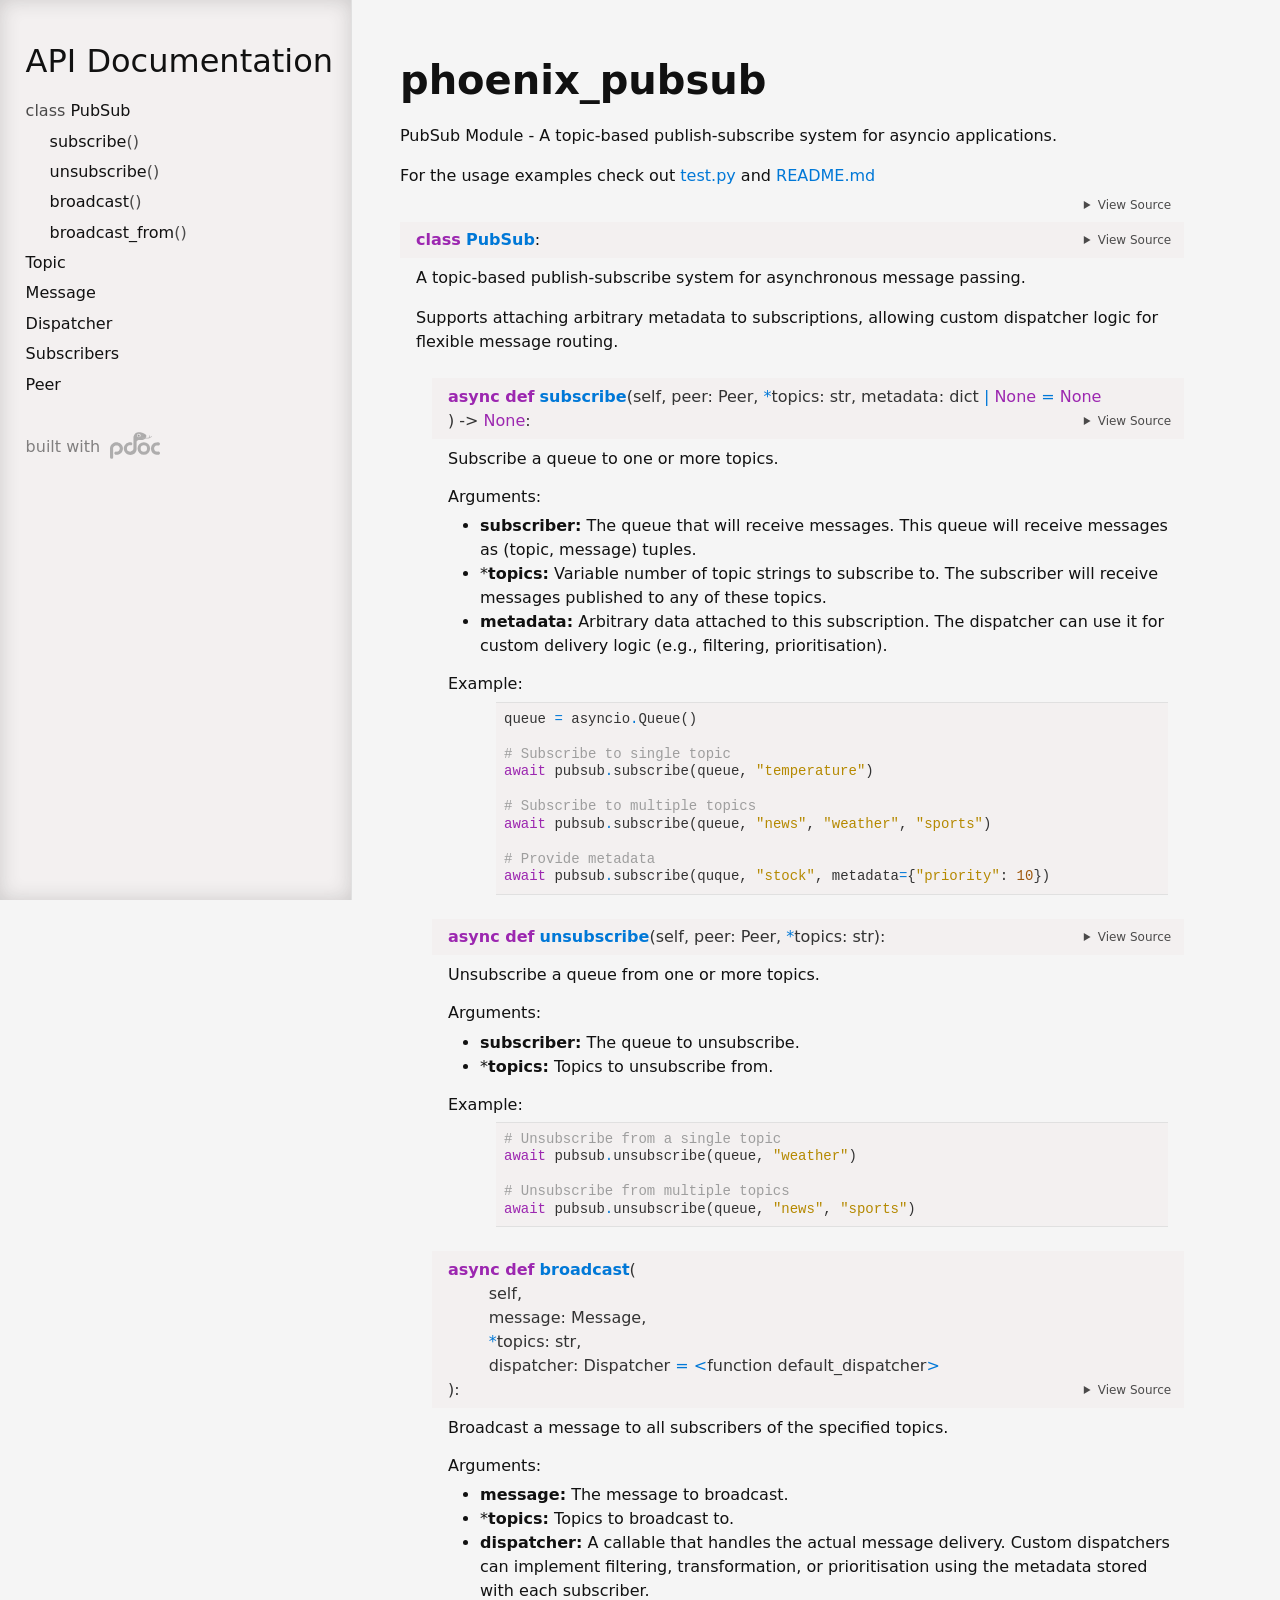
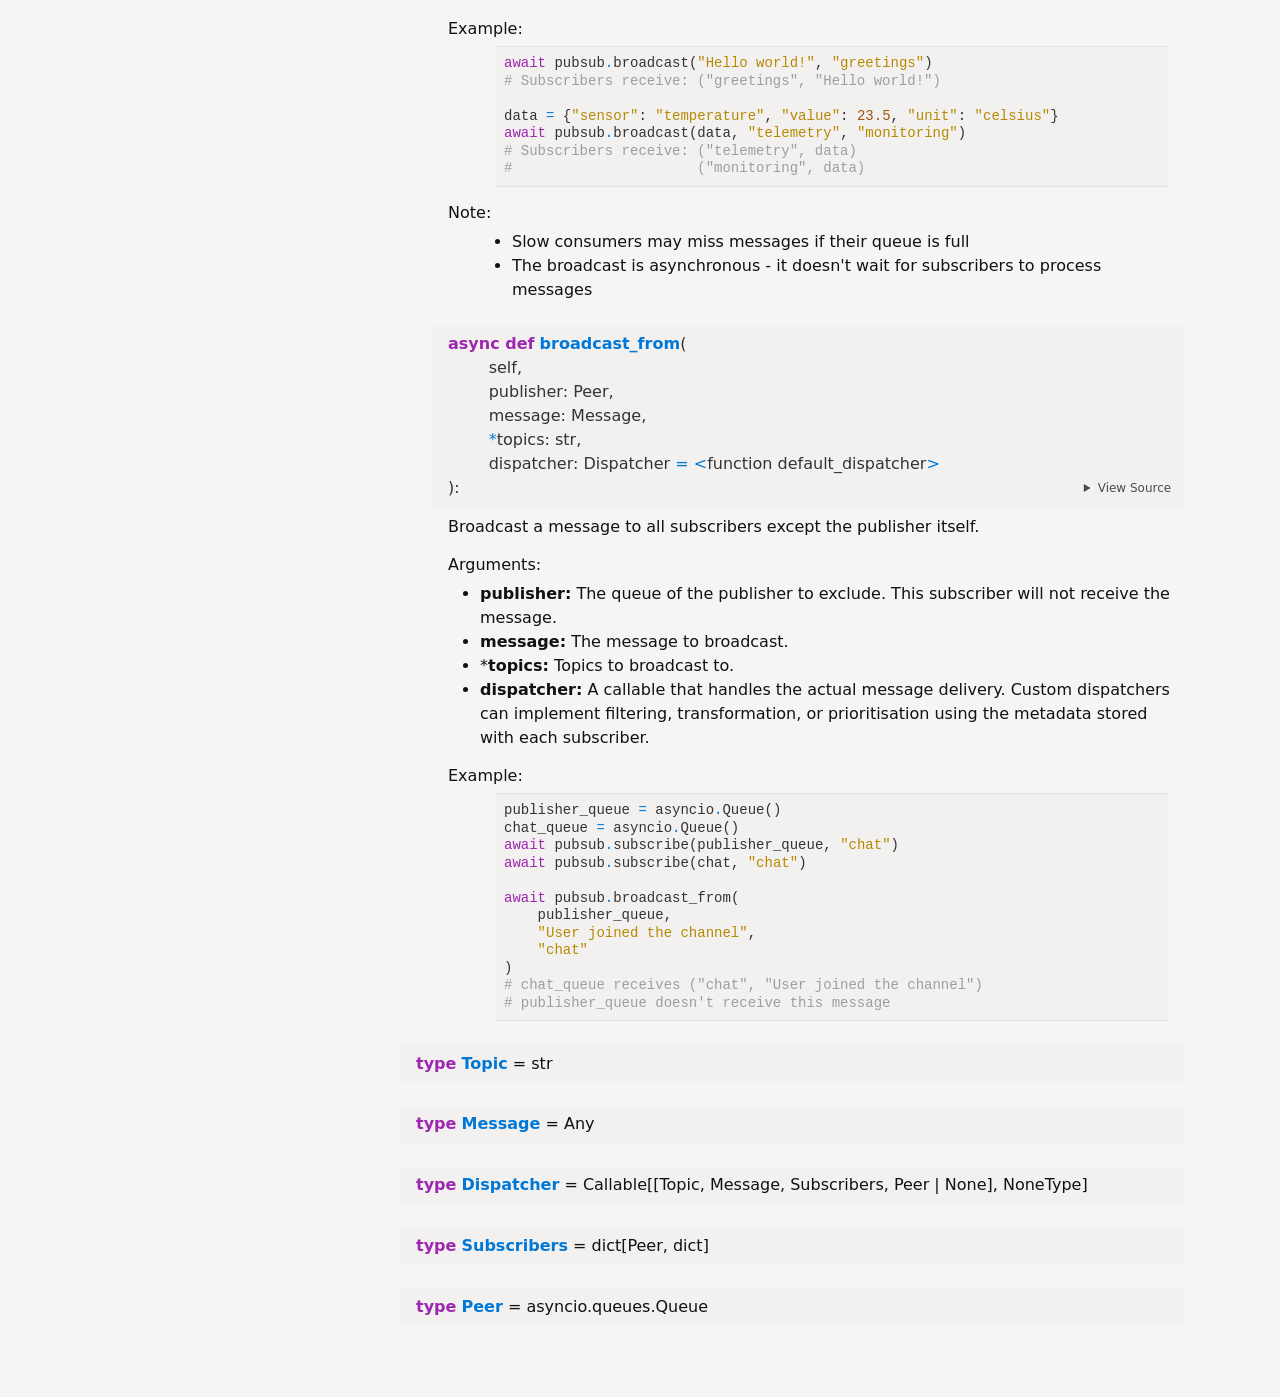
==== commit 71eb1a08: "adjust types definitions" ====
--- a/docs/index.html
+++ b/docs/index.html
@@ -47,19 +47,19 @@
 
             </li>
             <li>
-                    <a class="variable" href="#str">str</a>
+                    <a class="variable" href="#Topic">Topic</a>
             </li>
             <li>
-                    <a class="variable" href="#Any">Any</a>
+                    <a class="variable" href="#Message">Message</a>
             </li>
             <li>
-                    <a class="variable" href="#Callable">Callable</a>
+                    <a class="variable" href="#Dispatcher">Dispatcher</a>
             </li>
             <li>
-                    <a class="variable" href="#dict">dict</a>
+                    <a class="variable" href="#Subscribers">Subscribers</a>
             </li>
             <li>
-                    <a class="variable" href="#Queue">Queue</a>
+                    <a class="variable" href="#Peer">Peer</a>
             </li>
     </ul>
 
@@ -94,7 +94,7 @@
 </span><span id="L-6"><a href="#L-6"><span class="linenos">6</span></a>
 </span><span id="L-7"><a href="#L-7"><span class="linenos">7</span></a><span class="kn">from</span><span class="w"> </span><span class="nn">.phoenix_pubsub</span><span class="w"> </span><span class="kn">import</span> <span class="n">PubSub</span><span class="p">,</span> <span class="n">Topic</span><span class="p">,</span> <span class="n">Message</span><span class="p">,</span> <span class="n">Dispatcher</span><span class="p">,</span> <span class="n">Subscribers</span><span class="p">,</span> <span class="n">Peer</span>
 </span><span id="L-8"><a href="#L-8"><span class="linenos">8</span></a>
-</span><span id="L-9"><a href="#L-9"><span class="linenos">9</span></a><span class="n">__all__</span> <span class="o">=</span> <span class="p">[</span><span class="n">PubSub</span><span class="p">,</span> <span class="n">Topic</span><span class="p">,</span> <span class="n">Message</span><span class="p">,</span> <span class="n">Dispatcher</span><span class="p">,</span> <span class="n">Subscribers</span><span class="p">,</span> <span class="n">Peer</span><span class="p">]</span>
+</span><span id="L-9"><a href="#L-9"><span class="linenos">9</span></a><span class="n">__all__</span> <span class="o">=</span> <span class="p">[</span><span class="s2">&quot;PubSub&quot;</span><span class="p">,</span> <span class="s2">&quot;Topic&quot;</span><span class="p">,</span> <span class="s2">&quot;Message&quot;</span><span class="p">,</span> <span class="s2">&quot;Dispatcher&quot;</span><span class="p">,</span> <span class="s2">&quot;Subscribers&quot;</span><span class="p">,</span> <span class="s2">&quot;Peer&quot;</span><span class="p">]</span>
 </span></pre></div>
 
 
@@ -110,162 +110,162 @@
 
     </div>
     <a class="headerlink" href="#PubSub"></a>
-            <div class="pdoc-code codehilite"><pre><span></span><span id="PubSub-38"><a href="#PubSub-38"><span class="linenos"> 38</span></a><span class="k">class</span><span class="w"> </span><span class="nc">PubSub</span><span class="p">:</span>
-</span><span id="PubSub-39"><a href="#PubSub-39"><span class="linenos"> 39</span></a><span class="w">    </span><span class="sd">&quot;&quot;&quot;</span>
-</span><span id="PubSub-40"><a href="#PubSub-40"><span class="linenos"> 40</span></a><span class="sd">    A topic-based publish-subscribe system for asynchronous message passing.</span>
-</span><span id="PubSub-41"><a href="#PubSub-41"><span class="linenos"> 41</span></a>
-</span><span id="PubSub-42"><a href="#PubSub-42"><span class="linenos"> 42</span></a><span class="sd">    Supports attaching arbitrary metadata to subscriptions, allowing custom</span>
-</span><span id="PubSub-43"><a href="#PubSub-43"><span class="linenos"> 43</span></a><span class="sd">    dispatcher logic for flexible message routing.</span>
-</span><span id="PubSub-44"><a href="#PubSub-44"><span class="linenos"> 44</span></a><span class="sd">    &quot;&quot;&quot;</span>
-</span><span id="PubSub-45"><a href="#PubSub-45"><span class="linenos"> 45</span></a>
-</span><span id="PubSub-46"><a href="#PubSub-46"><span class="linenos"> 46</span></a>    <span class="k">def</span><span class="w"> </span><span class="fm">__init__</span><span class="p">(</span><span class="bp">self</span><span class="p">):</span>
-</span><span id="PubSub-47"><a href="#PubSub-47"><span class="linenos"> 47</span></a>        <span class="bp">self</span><span class="o">.</span><span class="n">_topics</span><span class="p">:</span> <span class="n">Registry</span> <span class="o">=</span> <span class="n">defaultdict</span><span class="p">(</span><span class="nb">dict</span><span class="p">)</span>
-</span><span id="PubSub-48"><a href="#PubSub-48"><span class="linenos"> 48</span></a>        <span class="s2">&quot;Dictionary mapping topics to sets of subscriber queues&quot;</span>
-</span><span id="PubSub-49"><a href="#PubSub-49"><span class="linenos"> 49</span></a>        <span class="bp">self</span><span class="o">.</span><span class="n">_lock</span> <span class="o">=</span> <span class="n">asyncio</span><span class="o">.</span><span class="n">Lock</span><span class="p">()</span>
-</span><span id="PubSub-50"><a href="#PubSub-50"><span class="linenos"> 50</span></a>        <span class="s2">&quot;Lock for thread-safe operations on the registry&quot;</span>
-</span><span id="PubSub-51"><a href="#PubSub-51"><span class="linenos"> 51</span></a>
-</span><span id="PubSub-52"><a href="#PubSub-52"><span class="linenos"> 52</span></a>    <span class="k">async</span> <span class="k">def</span><span class="w"> </span><span class="nf">subscribe</span><span class="p">(</span>
-</span><span id="PubSub-53"><a href="#PubSub-53"><span class="linenos"> 53</span></a>        <span class="bp">self</span><span class="p">,</span> <span class="n">peer</span><span class="p">:</span> <span class="n">asyncio</span><span class="o">.</span><span class="n">Queue</span><span class="p">,</span> <span class="o">*</span><span class="n">topics</span><span class="p">:</span> <span class="nb">str</span><span class="p">,</span> <span class="n">metadata</span><span class="p">:</span> <span class="n">Optional</span><span class="p">[</span><span class="nb">dict</span><span class="p">]</span> <span class="o">=</span> <span class="kc">None</span>
-</span><span id="PubSub-54"><a href="#PubSub-54"><span class="linenos"> 54</span></a>    <span class="p">)</span> <span class="o">-&gt;</span> <span class="kc">None</span><span class="p">:</span>
-</span><span id="PubSub-55"><a href="#PubSub-55"><span class="linenos"> 55</span></a><span class="w">        </span><span class="sd">&quot;&quot;&quot;</span>
-</span><span id="PubSub-56"><a href="#PubSub-56"><span class="linenos"> 56</span></a><span class="sd">        Subscribe a queue to one or more topics.</span>
-</span><span id="PubSub-57"><a href="#PubSub-57"><span class="linenos"> 57</span></a>
-</span><span id="PubSub-58"><a href="#PubSub-58"><span class="linenos"> 58</span></a><span class="sd">        Args:</span>
-</span><span id="PubSub-59"><a href="#PubSub-59"><span class="linenos"> 59</span></a><span class="sd">            subscriber (asyncio.Queue): The queue that will receive messages.</span>
-</span><span id="PubSub-60"><a href="#PubSub-60"><span class="linenos"> 60</span></a><span class="sd">                This queue will receive messages as (topic, message) tuples.</span>
-</span><span id="PubSub-61"><a href="#PubSub-61"><span class="linenos"> 61</span></a><span class="sd">            *topics (str): Variable number of topic strings to subscribe to.</span>
-</span><span id="PubSub-62"><a href="#PubSub-62"><span class="linenos"> 62</span></a><span class="sd">                The subscriber will receive messages published to any of these topics.</span>
-</span><span id="PubSub-63"><a href="#PubSub-63"><span class="linenos"> 63</span></a><span class="sd">            metadata (Optional[dict]): Arbitrary data attached to this subscription.</span>
-</span><span id="PubSub-64"><a href="#PubSub-64"><span class="linenos"> 64</span></a><span class="sd">                The dispatcher can use it for custom delivery logic (e.g., filtering,</span>
-</span><span id="PubSub-65"><a href="#PubSub-65"><span class="linenos"> 65</span></a><span class="sd">                prioritisation).</span>
-</span><span id="PubSub-66"><a href="#PubSub-66"><span class="linenos"> 66</span></a>
-</span><span id="PubSub-67"><a href="#PubSub-67"><span class="linenos"> 67</span></a><span class="sd">        Example:</span>
-</span><span id="PubSub-68"><a href="#PubSub-68"><span class="linenos"> 68</span></a><span class="sd">            ```python</span>
-</span><span id="PubSub-69"><a href="#PubSub-69"><span class="linenos"> 69</span></a><span class="sd">            queue = asyncio.Queue()</span>
-</span><span id="PubSub-70"><a href="#PubSub-70"><span class="linenos"> 70</span></a>
-</span><span id="PubSub-71"><a href="#PubSub-71"><span class="linenos"> 71</span></a><span class="sd">            # Subscribe to single topic</span>
-</span><span id="PubSub-72"><a href="#PubSub-72"><span class="linenos"> 72</span></a><span class="sd">            await pubsub.subscribe(queue, &quot;temperature&quot;)</span>
-</span><span id="PubSub-73"><a href="#PubSub-73"><span class="linenos"> 73</span></a>
-</span><span id="PubSub-74"><a href="#PubSub-74"><span class="linenos"> 74</span></a><span class="sd">            # Subscribe to multiple topics</span>
-</span><span id="PubSub-75"><a href="#PubSub-75"><span class="linenos"> 75</span></a><span class="sd">            await pubsub.subscribe(queue, &quot;news&quot;, &quot;weather&quot;, &quot;sports&quot;)</span>
-</span><span id="PubSub-76"><a href="#PubSub-76"><span class="linenos"> 76</span></a>
-</span><span id="PubSub-77"><a href="#PubSub-77"><span class="linenos"> 77</span></a><span class="sd">            # Provide metadata</span>
-</span><span id="PubSub-78"><a href="#PubSub-78"><span class="linenos"> 78</span></a><span class="sd">            await pubsub.subscribe(quque, &quot;stock&quot;, metadata={&quot;priority&quot;: 10})</span>
-</span><span id="PubSub-79"><a href="#PubSub-79"><span class="linenos"> 79</span></a><span class="sd">            ```</span>
-</span><span id="PubSub-80"><a href="#PubSub-80"><span class="linenos"> 80</span></a><span class="sd">        &quot;&quot;&quot;</span>
-</span><span id="PubSub-81"><a href="#PubSub-81"><span class="linenos"> 81</span></a>        <span class="n">metadata</span> <span class="o">=</span> <span class="n">metadata</span> <span class="ow">or</span> <span class="p">{}</span>
-</span><span id="PubSub-82"><a href="#PubSub-82"><span class="linenos"> 82</span></a>        <span class="k">async</span> <span class="k">with</span> <span class="bp">self</span><span class="o">.</span><span class="n">_lock</span><span class="p">:</span>
-</span><span id="PubSub-83"><a href="#PubSub-83"><span class="linenos"> 83</span></a>            <span class="k">for</span> <span class="n">topic</span> <span class="ow">in</span> <span class="n">topics</span><span class="p">:</span>
-</span><span id="PubSub-84"><a href="#PubSub-84"><span class="linenos"> 84</span></a>                <span class="bp">self</span><span class="o">.</span><span class="n">_topics</span><span class="p">[</span><span class="n">topic</span><span class="p">][</span><span class="n">peer</span><span class="p">]</span> <span class="o">=</span> <span class="n">metadata</span>
-</span><span id="PubSub-85"><a href="#PubSub-85"><span class="linenos"> 85</span></a>
-</span><span id="PubSub-86"><a href="#PubSub-86"><span class="linenos"> 86</span></a>    <span class="k">async</span> <span class="k">def</span><span class="w"> </span><span class="nf">unsubscribe</span><span class="p">(</span><span class="bp">self</span><span class="p">,</span> <span class="n">peer</span><span class="p">:</span> <span class="n">asyncio</span><span class="o">.</span><span class="n">Queue</span><span class="p">,</span> <span class="o">*</span><span class="n">topics</span><span class="p">:</span> <span class="nb">str</span><span class="p">):</span>
-</span><span id="PubSub-87"><a href="#PubSub-87"><span class="linenos"> 87</span></a><span class="w">        </span><span class="sd">&quot;&quot;&quot;</span>
-</span><span id="PubSub-88"><a href="#PubSub-88"><span class="linenos"> 88</span></a><span class="sd">        Unsubscribe a queue from one or more topics.</span>
-</span><span id="PubSub-89"><a href="#PubSub-89"><span class="linenos"> 89</span></a>
-</span><span id="PubSub-90"><a href="#PubSub-90"><span class="linenos"> 90</span></a><span class="sd">        Args:</span>
-</span><span id="PubSub-91"><a href="#PubSub-91"><span class="linenos"> 91</span></a><span class="sd">            subscriber (asyncio.Queue): The queue to unsubscribe.</span>
-</span><span id="PubSub-92"><a href="#PubSub-92"><span class="linenos"> 92</span></a><span class="sd">            *topics (str): Topics to unsubscribe from.</span>
-</span><span id="PubSub-93"><a href="#PubSub-93"><span class="linenos"> 93</span></a>
-</span><span id="PubSub-94"><a href="#PubSub-94"><span class="linenos"> 94</span></a><span class="sd">        Example:</span>
-</span><span id="PubSub-95"><a href="#PubSub-95"><span class="linenos"> 95</span></a><span class="sd">            ```python</span>
-</span><span id="PubSub-96"><a href="#PubSub-96"><span class="linenos"> 96</span></a><span class="sd">            # Unsubscribe from a single topic</span>
-</span><span id="PubSub-97"><a href="#PubSub-97"><span class="linenos"> 97</span></a><span class="sd">            await pubsub.unsubscribe(queue, &quot;weather&quot;)</span>
-</span><span id="PubSub-98"><a href="#PubSub-98"><span class="linenos"> 98</span></a>
-</span><span id="PubSub-99"><a href="#PubSub-99"><span class="linenos"> 99</span></a><span class="sd">            # Unsubscribe from multiple topics</span>
-</span><span id="PubSub-100"><a href="#PubSub-100"><span class="linenos">100</span></a><span class="sd">            await pubsub.unsubscribe(queue, &quot;news&quot;, &quot;sports&quot;)</span>
-</span><span id="PubSub-101"><a href="#PubSub-101"><span class="linenos">101</span></a><span class="sd">            ```</span>
-</span><span id="PubSub-102"><a href="#PubSub-102"><span class="linenos">102</span></a><span class="sd">        &quot;&quot;&quot;</span>
-</span><span id="PubSub-103"><a href="#PubSub-103"><span class="linenos">103</span></a>        <span class="k">async</span> <span class="k">with</span> <span class="bp">self</span><span class="o">.</span><span class="n">_lock</span><span class="p">:</span>
-</span><span id="PubSub-104"><a href="#PubSub-104"><span class="linenos">104</span></a>            <span class="k">for</span> <span class="n">topic</span> <span class="ow">in</span> <span class="n">topics</span><span class="p">:</span>
-</span><span id="PubSub-105"><a href="#PubSub-105"><span class="linenos">105</span></a>                <span class="k">if</span> <span class="n">subscribers</span> <span class="o">:=</span> <span class="bp">self</span><span class="o">.</span><span class="n">_topics</span><span class="o">.</span><span class="n">get</span><span class="p">(</span><span class="n">topic</span><span class="p">):</span>
-</span><span id="PubSub-106"><a href="#PubSub-106"><span class="linenos">106</span></a>                    <span class="n">subscribers</span><span class="o">.</span><span class="n">pop</span><span class="p">(</span><span class="n">peer</span><span class="p">,</span> <span class="kc">None</span><span class="p">)</span>
-</span><span id="PubSub-107"><a href="#PubSub-107"><span class="linenos">107</span></a>                    <span class="k">if</span> <span class="ow">not</span> <span class="n">subscribers</span><span class="p">:</span>
-</span><span id="PubSub-108"><a href="#PubSub-108"><span class="linenos">108</span></a>                        <span class="k">del</span> <span class="bp">self</span><span class="o">.</span><span class="n">_topics</span><span class="p">[</span><span class="n">topic</span><span class="p">]</span>
-</span><span id="PubSub-109"><a href="#PubSub-109"><span class="linenos">109</span></a>
-</span><span id="PubSub-110"><a href="#PubSub-110"><span class="linenos">110</span></a>    <span class="k">async</span> <span class="k">def</span><span class="w"> </span><span class="nf">broadcast</span><span class="p">(</span>
-</span><span id="PubSub-111"><a href="#PubSub-111"><span class="linenos">111</span></a>        <span class="bp">self</span><span class="p">,</span>
-</span><span id="PubSub-112"><a href="#PubSub-112"><span class="linenos">112</span></a>        <span class="n">message</span><span class="p">:</span> <span class="n">Message</span><span class="p">,</span>
-</span><span id="PubSub-113"><a href="#PubSub-113"><span class="linenos">113</span></a>        <span class="o">*</span><span class="n">topics</span><span class="p">:</span> <span class="nb">str</span><span class="p">,</span>
-</span><span id="PubSub-114"><a href="#PubSub-114"><span class="linenos">114</span></a>        <span class="n">dispatcher</span><span class="p">:</span> <span class="n">Dispatcher</span> <span class="o">=</span> <span class="n">default_dispatcher</span><span class="p">,</span>
-</span><span id="PubSub-115"><a href="#PubSub-115"><span class="linenos">115</span></a>    <span class="p">):</span>
-</span><span id="PubSub-116"><a href="#PubSub-116"><span class="linenos">116</span></a><span class="w">        </span><span class="sd">&quot;&quot;&quot;</span>
-</span><span id="PubSub-117"><a href="#PubSub-117"><span class="linenos">117</span></a><span class="sd">        Broadcast a message to all subscribers of the specified topics.</span>
-</span><span id="PubSub-118"><a href="#PubSub-118"><span class="linenos">118</span></a>
-</span><span id="PubSub-119"><a href="#PubSub-119"><span class="linenos">119</span></a><span class="sd">        Args:</span>
-</span><span id="PubSub-120"><a href="#PubSub-120"><span class="linenos">120</span></a><span class="sd">            message (Any): The message to broadcast.</span>
-</span><span id="PubSub-121"><a href="#PubSub-121"><span class="linenos">121</span></a><span class="sd">            *topics (str): Topics to broadcast to.</span>
-</span><span id="PubSub-122"><a href="#PubSub-122"><span class="linenos">122</span></a><span class="sd">            dispatcher (Dispatcher): A callable that handles the actual message delivery.</span>
-</span><span id="PubSub-123"><a href="#PubSub-123"><span class="linenos">123</span></a><span class="sd">                Custom dispatchers can implement filtering, transformation,</span>
-</span><span id="PubSub-124"><a href="#PubSub-124"><span class="linenos">124</span></a><span class="sd">                or prioritisation using the metadata stored with each subscriber.</span>
-</span><span id="PubSub-125"><a href="#PubSub-125"><span class="linenos">125</span></a>
-</span><span id="PubSub-126"><a href="#PubSub-126"><span class="linenos">126</span></a><span class="sd">        Example:</span>
-</span><span id="PubSub-127"><a href="#PubSub-127"><span class="linenos">127</span></a><span class="sd">            ```python</span>
-</span><span id="PubSub-128"><a href="#PubSub-128"><span class="linenos">128</span></a><span class="sd">            await pubsub.broadcast(&quot;Hello world!&quot;, &quot;greetings&quot;)</span>
-</span><span id="PubSub-129"><a href="#PubSub-129"><span class="linenos">129</span></a><span class="sd">            # Subscribers receive: (&quot;greetings&quot;, &quot;Hello world!&quot;)</span>
-</span><span id="PubSub-130"><a href="#PubSub-130"><span class="linenos">130</span></a>
-</span><span id="PubSub-131"><a href="#PubSub-131"><span class="linenos">131</span></a><span class="sd">            data = {&quot;sensor&quot;: &quot;temperature&quot;, &quot;value&quot;: 23.5, &quot;unit&quot;: &quot;celsius&quot;}</span>
-</span><span id="PubSub-132"><a href="#PubSub-132"><span class="linenos">132</span></a><span class="sd">            await pubsub.broadcast(data, &quot;telemetry&quot;, &quot;monitoring&quot;)</span>
-</span><span id="PubSub-133"><a href="#PubSub-133"><span class="linenos">133</span></a><span class="sd">            # Subscribers receive: (&quot;telemetry&quot;, data)</span>
-</span><span id="PubSub-134"><a href="#PubSub-134"><span class="linenos">134</span></a><span class="sd">            #                      (&quot;monitoring&quot;, data)</span>
-</span><span id="PubSub-135"><a href="#PubSub-135"><span class="linenos">135</span></a><span class="sd">            ```</span>
-</span><span id="PubSub-136"><a href="#PubSub-136"><span class="linenos">136</span></a>
-</span><span id="PubSub-137"><a href="#PubSub-137"><span class="linenos">137</span></a><span class="sd">        Note:</span>
-</span><span id="PubSub-138"><a href="#PubSub-138"><span class="linenos">138</span></a><span class="sd">            - Slow consumers may miss messages if their queue is full</span>
-</span><span id="PubSub-139"><a href="#PubSub-139"><span class="linenos">139</span></a><span class="sd">            - The broadcast is asynchronous - it doesn&#39;t wait for subscribers to process messages</span>
-</span><span id="PubSub-140"><a href="#PubSub-140"><span class="linenos">140</span></a><span class="sd">        &quot;&quot;&quot;</span>
-</span><span id="PubSub-141"><a href="#PubSub-141"><span class="linenos">141</span></a>        <span class="n">pending</span><span class="p">:</span> <span class="nb">list</span><span class="p">[</span><span class="nb">tuple</span><span class="p">[</span><span class="n">Topic</span><span class="p">,</span> <span class="nb">dict</span><span class="p">[</span><span class="n">Peer</span><span class="p">,</span> <span class="nb">dict</span><span class="p">]]]</span> <span class="o">=</span> <span class="p">[]</span>
-</span><span id="PubSub-142"><a href="#PubSub-142"><span class="linenos">142</span></a>        <span class="k">async</span> <span class="k">with</span> <span class="bp">self</span><span class="o">.</span><span class="n">_lock</span><span class="p">:</span>
-</span><span id="PubSub-143"><a href="#PubSub-143"><span class="linenos">143</span></a>            <span class="k">for</span> <span class="n">topic</span> <span class="ow">in</span> <span class="n">topics</span><span class="p">:</span>
-</span><span id="PubSub-144"><a href="#PubSub-144"><span class="linenos">144</span></a>                <span class="k">if</span> <span class="n">subscribers</span> <span class="o">:=</span> <span class="bp">self</span><span class="o">.</span><span class="n">_topics</span><span class="o">.</span><span class="n">get</span><span class="p">(</span><span class="n">topic</span><span class="p">):</span>
-</span><span id="PubSub-145"><a href="#PubSub-145"><span class="linenos">145</span></a>                    <span class="n">pending</span><span class="o">.</span><span class="n">append</span><span class="p">((</span><span class="n">topic</span><span class="p">,</span> <span class="n">subscribers</span><span class="o">.</span><span class="n">copy</span><span class="p">()))</span>
-</span><span id="PubSub-146"><a href="#PubSub-146"><span class="linenos">146</span></a>
-</span><span id="PubSub-147"><a href="#PubSub-147"><span class="linenos">147</span></a>        <span class="k">for</span> <span class="n">topic</span><span class="p">,</span> <span class="n">subscribers</span> <span class="ow">in</span> <span class="n">pending</span><span class="p">:</span>
-</span><span id="PubSub-148"><a href="#PubSub-148"><span class="linenos">148</span></a>            <span class="n">dispatcher</span><span class="p">(</span><span class="n">topic</span><span class="p">,</span> <span class="n">message</span><span class="p">,</span> <span class="n">subscribers</span><span class="p">,</span> <span class="kc">None</span><span class="p">)</span>
-</span><span id="PubSub-149"><a href="#PubSub-149"><span class="linenos">149</span></a>
-</span><span id="PubSub-150"><a href="#PubSub-150"><span class="linenos">150</span></a>    <span class="k">async</span> <span class="k">def</span><span class="w"> </span><span class="nf">broadcast_from</span><span class="p">(</span>
-</span><span id="PubSub-151"><a href="#PubSub-151"><span class="linenos">151</span></a>        <span class="bp">self</span><span class="p">,</span>
-</span><span id="PubSub-152"><a href="#PubSub-152"><span class="linenos">152</span></a>        <span class="n">publisher</span><span class="p">:</span> <span class="n">asyncio</span><span class="o">.</span><span class="n">Queue</span><span class="p">,</span>
-</span><span id="PubSub-153"><a href="#PubSub-153"><span class="linenos">153</span></a>        <span class="n">message</span><span class="p">:</span> <span class="n">Message</span><span class="p">,</span>
-</span><span id="PubSub-154"><a href="#PubSub-154"><span class="linenos">154</span></a>        <span class="o">*</span><span class="n">topics</span><span class="p">:</span> <span class="nb">str</span><span class="p">,</span>
-</span><span id="PubSub-155"><a href="#PubSub-155"><span class="linenos">155</span></a>        <span class="n">dispatcher</span><span class="p">:</span> <span class="n">Dispatcher</span> <span class="o">=</span> <span class="n">default_dispatcher</span><span class="p">,</span>
-</span><span id="PubSub-156"><a href="#PubSub-156"><span class="linenos">156</span></a>    <span class="p">):</span>
-</span><span id="PubSub-157"><a href="#PubSub-157"><span class="linenos">157</span></a><span class="w">        </span><span class="sd">&quot;&quot;&quot;</span>
-</span><span id="PubSub-158"><a href="#PubSub-158"><span class="linenos">158</span></a><span class="sd">        Broadcast a message to all subscribers except the publisher itself.</span>
-</span><span id="PubSub-159"><a href="#PubSub-159"><span class="linenos">159</span></a>
-</span><span id="PubSub-160"><a href="#PubSub-160"><span class="linenos">160</span></a><span class="sd">        Args:</span>
-</span><span id="PubSub-161"><a href="#PubSub-161"><span class="linenos">161</span></a><span class="sd">            publisher (asyncio.Queue): The queue of the publisher to exclude.</span>
-</span><span id="PubSub-162"><a href="#PubSub-162"><span class="linenos">162</span></a><span class="sd">                This subscriber will not receive the message.</span>
-</span><span id="PubSub-163"><a href="#PubSub-163"><span class="linenos">163</span></a><span class="sd">            message (Any): The message to broadcast.</span>
-</span><span id="PubSub-164"><a href="#PubSub-164"><span class="linenos">164</span></a><span class="sd">            *topics (str): Topics to broadcast to.</span>
-</span><span id="PubSub-165"><a href="#PubSub-165"><span class="linenos">165</span></a><span class="sd">            dispatcher (Dispatcher): A callable that handles the actual message delivery.</span>
-</span><span id="PubSub-166"><a href="#PubSub-166"><span class="linenos">166</span></a><span class="sd">                Custom dispatchers can implement filtering, transformation,</span>
-</span><span id="PubSub-167"><a href="#PubSub-167"><span class="linenos">167</span></a><span class="sd">                or prioritisation using the metadata stored with each subscriber.</span>
-</span><span id="PubSub-168"><a href="#PubSub-168"><span class="linenos">168</span></a>
-</span><span id="PubSub-169"><a href="#PubSub-169"><span class="linenos">169</span></a><span class="sd">        Example:</span>
-</span><span id="PubSub-170"><a href="#PubSub-170"><span class="linenos">170</span></a><span class="sd">            ```python</span>
-</span><span id="PubSub-171"><a href="#PubSub-171"><span class="linenos">171</span></a><span class="sd">            publisher_queue = asyncio.Queue()</span>
-</span><span id="PubSub-172"><a href="#PubSub-172"><span class="linenos">172</span></a><span class="sd">            chat_queue = asyncio.Queue()</span>
-</span><span id="PubSub-173"><a href="#PubSub-173"><span class="linenos">173</span></a><span class="sd">            await pubsub.subscribe(publisher_queue, &quot;chat&quot;)</span>
-</span><span id="PubSub-174"><a href="#PubSub-174"><span class="linenos">174</span></a><span class="sd">            await pubsub.subscribe(chat, &quot;chat&quot;)</span>
-</span><span id="PubSub-175"><a href="#PubSub-175"><span class="linenos">175</span></a>
-</span><span id="PubSub-176"><a href="#PubSub-176"><span class="linenos">176</span></a><span class="sd">            await pubsub.broadcast_from(</span>
-</span><span id="PubSub-177"><a href="#PubSub-177"><span class="linenos">177</span></a><span class="sd">                publisher_queue,</span>
-</span><span id="PubSub-178"><a href="#PubSub-178"><span class="linenos">178</span></a><span class="sd">                &quot;User joined the channel&quot;,</span>
-</span><span id="PubSub-179"><a href="#PubSub-179"><span class="linenos">179</span></a><span class="sd">                &quot;chat&quot;</span>
-</span><span id="PubSub-180"><a href="#PubSub-180"><span class="linenos">180</span></a><span class="sd">            )</span>
-</span><span id="PubSub-181"><a href="#PubSub-181"><span class="linenos">181</span></a><span class="sd">            # chat_queue receives (&quot;chat&quot;, &quot;User joined the channel&quot;)</span>
-</span><span id="PubSub-182"><a href="#PubSub-182"><span class="linenos">182</span></a><span class="sd">            # publisher_queue doesn&#39;t receive this message</span>
-</span><span id="PubSub-183"><a href="#PubSub-183"><span class="linenos">183</span></a><span class="sd">            ```</span>
-</span><span id="PubSub-184"><a href="#PubSub-184"><span class="linenos">184</span></a><span class="sd">        &quot;&quot;&quot;</span>
-</span><span id="PubSub-185"><a href="#PubSub-185"><span class="linenos">185</span></a>        <span class="n">pending</span><span class="p">:</span> <span class="nb">list</span><span class="p">[</span><span class="nb">tuple</span><span class="p">[</span><span class="n">Topic</span><span class="p">,</span> <span class="nb">dict</span><span class="p">[</span><span class="n">Peer</span><span class="p">,</span> <span class="nb">dict</span><span class="p">]]]</span> <span class="o">=</span> <span class="p">[]</span>
-</span><span id="PubSub-186"><a href="#PubSub-186"><span class="linenos">186</span></a>        <span class="k">async</span> <span class="k">with</span> <span class="bp">self</span><span class="o">.</span><span class="n">_lock</span><span class="p">:</span>
-</span><span id="PubSub-187"><a href="#PubSub-187"><span class="linenos">187</span></a>            <span class="k">for</span> <span class="n">topic</span> <span class="ow">in</span> <span class="n">topics</span><span class="p">:</span>
-</span><span id="PubSub-188"><a href="#PubSub-188"><span class="linenos">188</span></a>                <span class="n">subscribers</span> <span class="o">=</span> <span class="bp">self</span><span class="o">.</span><span class="n">_topics</span><span class="o">.</span><span class="n">get</span><span class="p">(</span><span class="n">topic</span><span class="p">)</span>
-</span><span id="PubSub-189"><a href="#PubSub-189"><span class="linenos">189</span></a>                <span class="k">if</span> <span class="n">subscribers</span><span class="p">:</span>
-</span><span id="PubSub-190"><a href="#PubSub-190"><span class="linenos">190</span></a>                    <span class="n">pending</span><span class="o">.</span><span class="n">append</span><span class="p">((</span><span class="n">topic</span><span class="p">,</span> <span class="n">subscribers</span><span class="o">.</span><span class="n">copy</span><span class="p">()))</span>
-</span><span id="PubSub-191"><a href="#PubSub-191"><span class="linenos">191</span></a>
-</span><span id="PubSub-192"><a href="#PubSub-192"><span class="linenos">192</span></a>        <span class="k">for</span> <span class="n">topic</span><span class="p">,</span> <span class="n">subscribers</span> <span class="ow">in</span> <span class="n">pending</span><span class="p">:</span>
-</span><span id="PubSub-193"><a href="#PubSub-193"><span class="linenos">193</span></a>            <span class="n">dispatcher</span><span class="p">(</span><span class="n">topic</span><span class="p">,</span> <span class="n">message</span><span class="p">,</span> <span class="n">subscribers</span><span class="p">,</span> <span class="n">publisher</span><span class="p">)</span>
+            <div class="pdoc-code codehilite"><pre><span></span><span id="PubSub-37"><a href="#PubSub-37"><span class="linenos"> 37</span></a><span class="k">class</span><span class="w"> </span><span class="nc">PubSub</span><span class="p">:</span>
+</span><span id="PubSub-38"><a href="#PubSub-38"><span class="linenos"> 38</span></a><span class="w">    </span><span class="sd">&quot;&quot;&quot;</span>
+</span><span id="PubSub-39"><a href="#PubSub-39"><span class="linenos"> 39</span></a><span class="sd">    A topic-based publish-subscribe system for asynchronous message passing.</span>
+</span><span id="PubSub-40"><a href="#PubSub-40"><span class="linenos"> 40</span></a>
+</span><span id="PubSub-41"><a href="#PubSub-41"><span class="linenos"> 41</span></a><span class="sd">    Supports attaching arbitrary metadata to subscriptions, allowing custom</span>
+</span><span id="PubSub-42"><a href="#PubSub-42"><span class="linenos"> 42</span></a><span class="sd">    dispatcher logic for flexible message routing.</span>
+</span><span id="PubSub-43"><a href="#PubSub-43"><span class="linenos"> 43</span></a><span class="sd">    &quot;&quot;&quot;</span>
+</span><span id="PubSub-44"><a href="#PubSub-44"><span class="linenos"> 44</span></a>
+</span><span id="PubSub-45"><a href="#PubSub-45"><span class="linenos"> 45</span></a>    <span class="k">def</span><span class="w"> </span><span class="fm">__init__</span><span class="p">(</span><span class="bp">self</span><span class="p">):</span>
+</span><span id="PubSub-46"><a href="#PubSub-46"><span class="linenos"> 46</span></a>        <span class="bp">self</span><span class="o">.</span><span class="n">_topics</span><span class="p">:</span> <span class="n">Registry</span> <span class="o">=</span> <span class="n">defaultdict</span><span class="p">(</span><span class="nb">dict</span><span class="p">)</span>
+</span><span id="PubSub-47"><a href="#PubSub-47"><span class="linenos"> 47</span></a>        <span class="s2">&quot;Dictionary mapping topics to sets of subscriber queues&quot;</span>
+</span><span id="PubSub-48"><a href="#PubSub-48"><span class="linenos"> 48</span></a>        <span class="bp">self</span><span class="o">.</span><span class="n">_lock</span> <span class="o">=</span> <span class="n">asyncio</span><span class="o">.</span><span class="n">Lock</span><span class="p">()</span>
+</span><span id="PubSub-49"><a href="#PubSub-49"><span class="linenos"> 49</span></a>        <span class="s2">&quot;Lock for thread-safe operations on the registry&quot;</span>
+</span><span id="PubSub-50"><a href="#PubSub-50"><span class="linenos"> 50</span></a>
+</span><span id="PubSub-51"><a href="#PubSub-51"><span class="linenos"> 51</span></a>    <span class="k">async</span> <span class="k">def</span><span class="w"> </span><span class="nf">subscribe</span><span class="p">(</span>
+</span><span id="PubSub-52"><a href="#PubSub-52"><span class="linenos"> 52</span></a>        <span class="bp">self</span><span class="p">,</span> <span class="n">peer</span><span class="p">:</span> <span class="n">Peer</span><span class="p">,</span> <span class="o">*</span><span class="n">topics</span><span class="p">:</span> <span class="nb">str</span><span class="p">,</span> <span class="n">metadata</span><span class="p">:</span> <span class="n">Optional</span><span class="p">[</span><span class="nb">dict</span><span class="p">]</span> <span class="o">=</span> <span class="kc">None</span>
+</span><span id="PubSub-53"><a href="#PubSub-53"><span class="linenos"> 53</span></a>    <span class="p">)</span> <span class="o">-&gt;</span> <span class="kc">None</span><span class="p">:</span>
+</span><span id="PubSub-54"><a href="#PubSub-54"><span class="linenos"> 54</span></a><span class="w">        </span><span class="sd">&quot;&quot;&quot;</span>
+</span><span id="PubSub-55"><a href="#PubSub-55"><span class="linenos"> 55</span></a><span class="sd">        Subscribe a queue to one or more topics.</span>
+</span><span id="PubSub-56"><a href="#PubSub-56"><span class="linenos"> 56</span></a>
+</span><span id="PubSub-57"><a href="#PubSub-57"><span class="linenos"> 57</span></a><span class="sd">        Args:</span>
+</span><span id="PubSub-58"><a href="#PubSub-58"><span class="linenos"> 58</span></a><span class="sd">            subscriber: The queue that will receive messages.</span>
+</span><span id="PubSub-59"><a href="#PubSub-59"><span class="linenos"> 59</span></a><span class="sd">                This queue will receive messages as (topic, message) tuples.</span>
+</span><span id="PubSub-60"><a href="#PubSub-60"><span class="linenos"> 60</span></a><span class="sd">            *topics: Variable number of topic strings to subscribe to.</span>
+</span><span id="PubSub-61"><a href="#PubSub-61"><span class="linenos"> 61</span></a><span class="sd">                The subscriber will receive messages published to any of these topics.</span>
+</span><span id="PubSub-62"><a href="#PubSub-62"><span class="linenos"> 62</span></a><span class="sd">            metadata: Arbitrary data attached to this subscription.</span>
+</span><span id="PubSub-63"><a href="#PubSub-63"><span class="linenos"> 63</span></a><span class="sd">                The dispatcher can use it for custom delivery logic (e.g., filtering,</span>
+</span><span id="PubSub-64"><a href="#PubSub-64"><span class="linenos"> 64</span></a><span class="sd">                prioritisation).</span>
+</span><span id="PubSub-65"><a href="#PubSub-65"><span class="linenos"> 65</span></a>
+</span><span id="PubSub-66"><a href="#PubSub-66"><span class="linenos"> 66</span></a><span class="sd">        Example:</span>
+</span><span id="PubSub-67"><a href="#PubSub-67"><span class="linenos"> 67</span></a><span class="sd">            ```python</span>
+</span><span id="PubSub-68"><a href="#PubSub-68"><span class="linenos"> 68</span></a><span class="sd">            queue = asyncio.Queue()</span>
+</span><span id="PubSub-69"><a href="#PubSub-69"><span class="linenos"> 69</span></a>
+</span><span id="PubSub-70"><a href="#PubSub-70"><span class="linenos"> 70</span></a><span class="sd">            # Subscribe to single topic</span>
+</span><span id="PubSub-71"><a href="#PubSub-71"><span class="linenos"> 71</span></a><span class="sd">            await pubsub.subscribe(queue, &quot;temperature&quot;)</span>
+</span><span id="PubSub-72"><a href="#PubSub-72"><span class="linenos"> 72</span></a>
+</span><span id="PubSub-73"><a href="#PubSub-73"><span class="linenos"> 73</span></a><span class="sd">            # Subscribe to multiple topics</span>
+</span><span id="PubSub-74"><a href="#PubSub-74"><span class="linenos"> 74</span></a><span class="sd">            await pubsub.subscribe(queue, &quot;news&quot;, &quot;weather&quot;, &quot;sports&quot;)</span>
+</span><span id="PubSub-75"><a href="#PubSub-75"><span class="linenos"> 75</span></a>
+</span><span id="PubSub-76"><a href="#PubSub-76"><span class="linenos"> 76</span></a><span class="sd">            # Provide metadata</span>
+</span><span id="PubSub-77"><a href="#PubSub-77"><span class="linenos"> 77</span></a><span class="sd">            await pubsub.subscribe(quque, &quot;stock&quot;, metadata={&quot;priority&quot;: 10})</span>
+</span><span id="PubSub-78"><a href="#PubSub-78"><span class="linenos"> 78</span></a><span class="sd">            ```</span>
+</span><span id="PubSub-79"><a href="#PubSub-79"><span class="linenos"> 79</span></a><span class="sd">        &quot;&quot;&quot;</span>
+</span><span id="PubSub-80"><a href="#PubSub-80"><span class="linenos"> 80</span></a>        <span class="n">metadata</span> <span class="o">=</span> <span class="n">metadata</span> <span class="ow">or</span> <span class="p">{}</span>
+</span><span id="PubSub-81"><a href="#PubSub-81"><span class="linenos"> 81</span></a>        <span class="k">async</span> <span class="k">with</span> <span class="bp">self</span><span class="o">.</span><span class="n">_lock</span><span class="p">:</span>
+</span><span id="PubSub-82"><a href="#PubSub-82"><span class="linenos"> 82</span></a>            <span class="k">for</span> <span class="n">topic</span> <span class="ow">in</span> <span class="n">topics</span><span class="p">:</span>
+</span><span id="PubSub-83"><a href="#PubSub-83"><span class="linenos"> 83</span></a>                <span class="bp">self</span><span class="o">.</span><span class="n">_topics</span><span class="p">[</span><span class="n">topic</span><span class="p">][</span><span class="n">peer</span><span class="p">]</span> <span class="o">=</span> <span class="n">metadata</span>
+</span><span id="PubSub-84"><a href="#PubSub-84"><span class="linenos"> 84</span></a>
+</span><span id="PubSub-85"><a href="#PubSub-85"><span class="linenos"> 85</span></a>    <span class="k">async</span> <span class="k">def</span><span class="w"> </span><span class="nf">unsubscribe</span><span class="p">(</span><span class="bp">self</span><span class="p">,</span> <span class="n">peer</span><span class="p">:</span> <span class="n">Peer</span><span class="p">,</span> <span class="o">*</span><span class="n">topics</span><span class="p">:</span> <span class="nb">str</span><span class="p">):</span>
+</span><span id="PubSub-86"><a href="#PubSub-86"><span class="linenos"> 86</span></a><span class="w">        </span><span class="sd">&quot;&quot;&quot;</span>
+</span><span id="PubSub-87"><a href="#PubSub-87"><span class="linenos"> 87</span></a><span class="sd">        Unsubscribe a queue from one or more topics.</span>
+</span><span id="PubSub-88"><a href="#PubSub-88"><span class="linenos"> 88</span></a>
+</span><span id="PubSub-89"><a href="#PubSub-89"><span class="linenos"> 89</span></a><span class="sd">        Args:</span>
+</span><span id="PubSub-90"><a href="#PubSub-90"><span class="linenos"> 90</span></a><span class="sd">            subscriber: The queue to unsubscribe.</span>
+</span><span id="PubSub-91"><a href="#PubSub-91"><span class="linenos"> 91</span></a><span class="sd">            *topics: Topics to unsubscribe from.</span>
+</span><span id="PubSub-92"><a href="#PubSub-92"><span class="linenos"> 92</span></a>
+</span><span id="PubSub-93"><a href="#PubSub-93"><span class="linenos"> 93</span></a><span class="sd">        Example:</span>
+</span><span id="PubSub-94"><a href="#PubSub-94"><span class="linenos"> 94</span></a><span class="sd">            ```python</span>
+</span><span id="PubSub-95"><a href="#PubSub-95"><span class="linenos"> 95</span></a><span class="sd">            # Unsubscribe from a single topic</span>
+</span><span id="PubSub-96"><a href="#PubSub-96"><span class="linenos"> 96</span></a><span class="sd">            await pubsub.unsubscribe(queue, &quot;weather&quot;)</span>
+</span><span id="PubSub-97"><a href="#PubSub-97"><span class="linenos"> 97</span></a>
+</span><span id="PubSub-98"><a href="#PubSub-98"><span class="linenos"> 98</span></a><span class="sd">            # Unsubscribe from multiple topics</span>
+</span><span id="PubSub-99"><a href="#PubSub-99"><span class="linenos"> 99</span></a><span class="sd">            await pubsub.unsubscribe(queue, &quot;news&quot;, &quot;sports&quot;)</span>
+</span><span id="PubSub-100"><a href="#PubSub-100"><span class="linenos">100</span></a><span class="sd">            ```</span>
+</span><span id="PubSub-101"><a href="#PubSub-101"><span class="linenos">101</span></a><span class="sd">        &quot;&quot;&quot;</span>
+</span><span id="PubSub-102"><a href="#PubSub-102"><span class="linenos">102</span></a>        <span class="k">async</span> <span class="k">with</span> <span class="bp">self</span><span class="o">.</span><span class="n">_lock</span><span class="p">:</span>
+</span><span id="PubSub-103"><a href="#PubSub-103"><span class="linenos">103</span></a>            <span class="k">for</span> <span class="n">topic</span> <span class="ow">in</span> <span class="n">topics</span><span class="p">:</span>
+</span><span id="PubSub-104"><a href="#PubSub-104"><span class="linenos">104</span></a>                <span class="k">if</span> <span class="n">subscribers</span> <span class="o">:=</span> <span class="bp">self</span><span class="o">.</span><span class="n">_topics</span><span class="o">.</span><span class="n">get</span><span class="p">(</span><span class="n">topic</span><span class="p">):</span>
+</span><span id="PubSub-105"><a href="#PubSub-105"><span class="linenos">105</span></a>                    <span class="n">subscribers</span><span class="o">.</span><span class="n">pop</span><span class="p">(</span><span class="n">peer</span><span class="p">,</span> <span class="kc">None</span><span class="p">)</span>
+</span><span id="PubSub-106"><a href="#PubSub-106"><span class="linenos">106</span></a>                    <span class="k">if</span> <span class="ow">not</span> <span class="n">subscribers</span><span class="p">:</span>
+</span><span id="PubSub-107"><a href="#PubSub-107"><span class="linenos">107</span></a>                        <span class="k">del</span> <span class="bp">self</span><span class="o">.</span><span class="n">_topics</span><span class="p">[</span><span class="n">topic</span><span class="p">]</span>
+</span><span id="PubSub-108"><a href="#PubSub-108"><span class="linenos">108</span></a>
+</span><span id="PubSub-109"><a href="#PubSub-109"><span class="linenos">109</span></a>    <span class="k">async</span> <span class="k">def</span><span class="w"> </span><span class="nf">broadcast</span><span class="p">(</span>
+</span><span id="PubSub-110"><a href="#PubSub-110"><span class="linenos">110</span></a>        <span class="bp">self</span><span class="p">,</span>
+</span><span id="PubSub-111"><a href="#PubSub-111"><span class="linenos">111</span></a>        <span class="n">message</span><span class="p">:</span> <span class="n">Message</span><span class="p">,</span>
+</span><span id="PubSub-112"><a href="#PubSub-112"><span class="linenos">112</span></a>        <span class="o">*</span><span class="n">topics</span><span class="p">:</span> <span class="nb">str</span><span class="p">,</span>
+</span><span id="PubSub-113"><a href="#PubSub-113"><span class="linenos">113</span></a>        <span class="n">dispatcher</span><span class="p">:</span> <span class="n">Dispatcher</span> <span class="o">=</span> <span class="n">default_dispatcher</span><span class="p">,</span>
+</span><span id="PubSub-114"><a href="#PubSub-114"><span class="linenos">114</span></a>    <span class="p">):</span>
+</span><span id="PubSub-115"><a href="#PubSub-115"><span class="linenos">115</span></a><span class="w">        </span><span class="sd">&quot;&quot;&quot;</span>
+</span><span id="PubSub-116"><a href="#PubSub-116"><span class="linenos">116</span></a><span class="sd">        Broadcast a message to all subscribers of the specified topics.</span>
+</span><span id="PubSub-117"><a href="#PubSub-117"><span class="linenos">117</span></a>
+</span><span id="PubSub-118"><a href="#PubSub-118"><span class="linenos">118</span></a><span class="sd">        Args:</span>
+</span><span id="PubSub-119"><a href="#PubSub-119"><span class="linenos">119</span></a><span class="sd">            message: The message to broadcast.</span>
+</span><span id="PubSub-120"><a href="#PubSub-120"><span class="linenos">120</span></a><span class="sd">            *topics: Topics to broadcast to.</span>
+</span><span id="PubSub-121"><a href="#PubSub-121"><span class="linenos">121</span></a><span class="sd">            dispatcher: A callable that handles the actual message delivery.</span>
+</span><span id="PubSub-122"><a href="#PubSub-122"><span class="linenos">122</span></a><span class="sd">                Custom dispatchers can implement filtering, transformation,</span>
+</span><span id="PubSub-123"><a href="#PubSub-123"><span class="linenos">123</span></a><span class="sd">                or prioritisation using the metadata stored with each subscriber.</span>
+</span><span id="PubSub-124"><a href="#PubSub-124"><span class="linenos">124</span></a>
+</span><span id="PubSub-125"><a href="#PubSub-125"><span class="linenos">125</span></a><span class="sd">        Example:</span>
+</span><span id="PubSub-126"><a href="#PubSub-126"><span class="linenos">126</span></a><span class="sd">            ```python</span>
+</span><span id="PubSub-127"><a href="#PubSub-127"><span class="linenos">127</span></a><span class="sd">            await pubsub.broadcast(&quot;Hello world!&quot;, &quot;greetings&quot;)</span>
+</span><span id="PubSub-128"><a href="#PubSub-128"><span class="linenos">128</span></a><span class="sd">            # Subscribers receive: (&quot;greetings&quot;, &quot;Hello world!&quot;)</span>
+</span><span id="PubSub-129"><a href="#PubSub-129"><span class="linenos">129</span></a>
+</span><span id="PubSub-130"><a href="#PubSub-130"><span class="linenos">130</span></a><span class="sd">            data = {&quot;sensor&quot;: &quot;temperature&quot;, &quot;value&quot;: 23.5, &quot;unit&quot;: &quot;celsius&quot;}</span>
+</span><span id="PubSub-131"><a href="#PubSub-131"><span class="linenos">131</span></a><span class="sd">            await pubsub.broadcast(data, &quot;telemetry&quot;, &quot;monitoring&quot;)</span>
+</span><span id="PubSub-132"><a href="#PubSub-132"><span class="linenos">132</span></a><span class="sd">            # Subscribers receive: (&quot;telemetry&quot;, data)</span>
+</span><span id="PubSub-133"><a href="#PubSub-133"><span class="linenos">133</span></a><span class="sd">            #                      (&quot;monitoring&quot;, data)</span>
+</span><span id="PubSub-134"><a href="#PubSub-134"><span class="linenos">134</span></a><span class="sd">            ```</span>
+</span><span id="PubSub-135"><a href="#PubSub-135"><span class="linenos">135</span></a>
+</span><span id="PubSub-136"><a href="#PubSub-136"><span class="linenos">136</span></a><span class="sd">        Note:</span>
+</span><span id="PubSub-137"><a href="#PubSub-137"><span class="linenos">137</span></a><span class="sd">            - Slow consumers may miss messages if their queue is full</span>
+</span><span id="PubSub-138"><a href="#PubSub-138"><span class="linenos">138</span></a><span class="sd">            - The broadcast is asynchronous - it doesn&#39;t wait for subscribers to process messages</span>
+</span><span id="PubSub-139"><a href="#PubSub-139"><span class="linenos">139</span></a><span class="sd">        &quot;&quot;&quot;</span>
+</span><span id="PubSub-140"><a href="#PubSub-140"><span class="linenos">140</span></a>        <span class="n">pending</span><span class="p">:</span> <span class="nb">list</span><span class="p">[</span><span class="nb">tuple</span><span class="p">[</span><span class="n">Topic</span><span class="p">,</span> <span class="nb">dict</span><span class="p">[</span><span class="n">Peer</span><span class="p">,</span> <span class="nb">dict</span><span class="p">]]]</span> <span class="o">=</span> <span class="p">[]</span>
+</span><span id="PubSub-141"><a href="#PubSub-141"><span class="linenos">141</span></a>        <span class="k">async</span> <span class="k">with</span> <span class="bp">self</span><span class="o">.</span><span class="n">_lock</span><span class="p">:</span>
+</span><span id="PubSub-142"><a href="#PubSub-142"><span class="linenos">142</span></a>            <span class="k">for</span> <span class="n">topic</span> <span class="ow">in</span> <span class="n">topics</span><span class="p">:</span>
+</span><span id="PubSub-143"><a href="#PubSub-143"><span class="linenos">143</span></a>                <span class="k">if</span> <span class="n">subscribers</span> <span class="o">:=</span> <span class="bp">self</span><span class="o">.</span><span class="n">_topics</span><span class="o">.</span><span class="n">get</span><span class="p">(</span><span class="n">topic</span><span class="p">):</span>
+</span><span id="PubSub-144"><a href="#PubSub-144"><span class="linenos">144</span></a>                    <span class="n">pending</span><span class="o">.</span><span class="n">append</span><span class="p">((</span><span class="n">topic</span><span class="p">,</span> <span class="n">subscribers</span><span class="o">.</span><span class="n">copy</span><span class="p">()))</span>
+</span><span id="PubSub-145"><a href="#PubSub-145"><span class="linenos">145</span></a>
+</span><span id="PubSub-146"><a href="#PubSub-146"><span class="linenos">146</span></a>        <span class="k">for</span> <span class="n">topic</span><span class="p">,</span> <span class="n">subscribers</span> <span class="ow">in</span> <span class="n">pending</span><span class="p">:</span>
+</span><span id="PubSub-147"><a href="#PubSub-147"><span class="linenos">147</span></a>            <span class="n">dispatcher</span><span class="p">(</span><span class="n">topic</span><span class="p">,</span> <span class="n">message</span><span class="p">,</span> <span class="n">subscribers</span><span class="p">,</span> <span class="kc">None</span><span class="p">)</span>
+</span><span id="PubSub-148"><a href="#PubSub-148"><span class="linenos">148</span></a>
+</span><span id="PubSub-149"><a href="#PubSub-149"><span class="linenos">149</span></a>    <span class="k">async</span> <span class="k">def</span><span class="w"> </span><span class="nf">broadcast_from</span><span class="p">(</span>
+</span><span id="PubSub-150"><a href="#PubSub-150"><span class="linenos">150</span></a>        <span class="bp">self</span><span class="p">,</span>
+</span><span id="PubSub-151"><a href="#PubSub-151"><span class="linenos">151</span></a>        <span class="n">publisher</span><span class="p">:</span> <span class="n">Peer</span><span class="p">,</span>
+</span><span id="PubSub-152"><a href="#PubSub-152"><span class="linenos">152</span></a>        <span class="n">message</span><span class="p">:</span> <span class="n">Message</span><span class="p">,</span>
+</span><span id="PubSub-153"><a href="#PubSub-153"><span class="linenos">153</span></a>        <span class="o">*</span><span class="n">topics</span><span class="p">:</span> <span class="nb">str</span><span class="p">,</span>
+</span><span id="PubSub-154"><a href="#PubSub-154"><span class="linenos">154</span></a>        <span class="n">dispatcher</span><span class="p">:</span> <span class="n">Dispatcher</span> <span class="o">=</span> <span class="n">default_dispatcher</span><span class="p">,</span>
+</span><span id="PubSub-155"><a href="#PubSub-155"><span class="linenos">155</span></a>    <span class="p">):</span>
+</span><span id="PubSub-156"><a href="#PubSub-156"><span class="linenos">156</span></a><span class="w">        </span><span class="sd">&quot;&quot;&quot;</span>
+</span><span id="PubSub-157"><a href="#PubSub-157"><span class="linenos">157</span></a><span class="sd">        Broadcast a message to all subscribers except the publisher itself.</span>
+</span><span id="PubSub-158"><a href="#PubSub-158"><span class="linenos">158</span></a>
+</span><span id="PubSub-159"><a href="#PubSub-159"><span class="linenos">159</span></a><span class="sd">        Args:</span>
+</span><span id="PubSub-160"><a href="#PubSub-160"><span class="linenos">160</span></a><span class="sd">            publisher: The queue of the publisher to exclude.</span>
+</span><span id="PubSub-161"><a href="#PubSub-161"><span class="linenos">161</span></a><span class="sd">                This subscriber will not receive the message.</span>
+</span><span id="PubSub-162"><a href="#PubSub-162"><span class="linenos">162</span></a><span class="sd">            message: The message to broadcast.</span>
+</span><span id="PubSub-163"><a href="#PubSub-163"><span class="linenos">163</span></a><span class="sd">            *topics: Topics to broadcast to.</span>
+</span><span id="PubSub-164"><a href="#PubSub-164"><span class="linenos">164</span></a><span class="sd">            dispatcher: A callable that handles the actual message delivery.</span>
+</span><span id="PubSub-165"><a href="#PubSub-165"><span class="linenos">165</span></a><span class="sd">                Custom dispatchers can implement filtering, transformation,</span>
+</span><span id="PubSub-166"><a href="#PubSub-166"><span class="linenos">166</span></a><span class="sd">                or prioritisation using the metadata stored with each subscriber.</span>
+</span><span id="PubSub-167"><a href="#PubSub-167"><span class="linenos">167</span></a>
+</span><span id="PubSub-168"><a href="#PubSub-168"><span class="linenos">168</span></a><span class="sd">        Example:</span>
+</span><span id="PubSub-169"><a href="#PubSub-169"><span class="linenos">169</span></a><span class="sd">            ```python</span>
+</span><span id="PubSub-170"><a href="#PubSub-170"><span class="linenos">170</span></a><span class="sd">            publisher_queue = asyncio.Queue()</span>
+</span><span id="PubSub-171"><a href="#PubSub-171"><span class="linenos">171</span></a><span class="sd">            chat_queue = asyncio.Queue()</span>
+</span><span id="PubSub-172"><a href="#PubSub-172"><span class="linenos">172</span></a><span class="sd">            await pubsub.subscribe(publisher_queue, &quot;chat&quot;)</span>
+</span><span id="PubSub-173"><a href="#PubSub-173"><span class="linenos">173</span></a><span class="sd">            await pubsub.subscribe(chat, &quot;chat&quot;)</span>
+</span><span id="PubSub-174"><a href="#PubSub-174"><span class="linenos">174</span></a>
+</span><span id="PubSub-175"><a href="#PubSub-175"><span class="linenos">175</span></a><span class="sd">            await pubsub.broadcast_from(</span>
+</span><span id="PubSub-176"><a href="#PubSub-176"><span class="linenos">176</span></a><span class="sd">                publisher_queue,</span>
+</span><span id="PubSub-177"><a href="#PubSub-177"><span class="linenos">177</span></a><span class="sd">                &quot;User joined the channel&quot;,</span>
+</span><span id="PubSub-178"><a href="#PubSub-178"><span class="linenos">178</span></a><span class="sd">                &quot;chat&quot;</span>
+</span><span id="PubSub-179"><a href="#PubSub-179"><span class="linenos">179</span></a><span class="sd">            )</span>
+</span><span id="PubSub-180"><a href="#PubSub-180"><span class="linenos">180</span></a><span class="sd">            # chat_queue receives (&quot;chat&quot;, &quot;User joined the channel&quot;)</span>
+</span><span id="PubSub-181"><a href="#PubSub-181"><span class="linenos">181</span></a><span class="sd">            # publisher_queue doesn&#39;t receive this message</span>
+</span><span id="PubSub-182"><a href="#PubSub-182"><span class="linenos">182</span></a><span class="sd">            ```</span>
+</span><span id="PubSub-183"><a href="#PubSub-183"><span class="linenos">183</span></a><span class="sd">        &quot;&quot;&quot;</span>
+</span><span id="PubSub-184"><a href="#PubSub-184"><span class="linenos">184</span></a>        <span class="n">pending</span><span class="p">:</span> <span class="nb">list</span><span class="p">[</span><span class="nb">tuple</span><span class="p">[</span><span class="n">Topic</span><span class="p">,</span> <span class="nb">dict</span><span class="p">[</span><span class="n">Peer</span><span class="p">,</span> <span class="nb">dict</span><span class="p">]]]</span> <span class="o">=</span> <span class="p">[]</span>
+</span><span id="PubSub-185"><a href="#PubSub-185"><span class="linenos">185</span></a>        <span class="k">async</span> <span class="k">with</span> <span class="bp">self</span><span class="o">.</span><span class="n">_lock</span><span class="p">:</span>
+</span><span id="PubSub-186"><a href="#PubSub-186"><span class="linenos">186</span></a>            <span class="k">for</span> <span class="n">topic</span> <span class="ow">in</span> <span class="n">topics</span><span class="p">:</span>
+</span><span id="PubSub-187"><a href="#PubSub-187"><span class="linenos">187</span></a>                <span class="n">subscribers</span> <span class="o">=</span> <span class="bp">self</span><span class="o">.</span><span class="n">_topics</span><span class="o">.</span><span class="n">get</span><span class="p">(</span><span class="n">topic</span><span class="p">)</span>
+</span><span id="PubSub-188"><a href="#PubSub-188"><span class="linenos">188</span></a>                <span class="k">if</span> <span class="n">subscribers</span><span class="p">:</span>
+</span><span id="PubSub-189"><a href="#PubSub-189"><span class="linenos">189</span></a>                    <span class="n">pending</span><span class="o">.</span><span class="n">append</span><span class="p">((</span><span class="n">topic</span><span class="p">,</span> <span class="n">subscribers</span><span class="o">.</span><span class="n">copy</span><span class="p">()))</span>
+</span><span id="PubSub-190"><a href="#PubSub-190"><span class="linenos">190</span></a>
+</span><span id="PubSub-191"><a href="#PubSub-191"><span class="linenos">191</span></a>        <span class="k">for</span> <span class="n">topic</span><span class="p">,</span> <span class="n">subscribers</span> <span class="ow">in</span> <span class="n">pending</span><span class="p">:</span>
+</span><span id="PubSub-192"><a href="#PubSub-192"><span class="linenos">192</span></a>            <span class="n">dispatcher</span><span class="p">(</span><span class="n">topic</span><span class="p">,</span> <span class="n">message</span><span class="p">,</span> <span class="n">subscribers</span><span class="p">,</span> <span class="n">publisher</span><span class="p">)</span>
 </span></pre></div>
 
 
@@ -281,45 +281,45 @@
 <div class="attr function">
             
         <span class="def">async def</span>
-        <span class="name">subscribe</span><span class="signature pdoc-code multiline">(<span class="param">	<span class="bp">self</span>,</span><span class="param">	<span class="n">peer</span><span class="p">:</span> <span class="n">asyncio</span><span class="o">.</span><span class="n">queues</span><span class="o">.</span><span class="n">Queue</span>,</span><span class="param">	<span class="o">*</span><span class="n">topics</span><span class="p">:</span> <span class="nb">str</span>,</span><span class="param">	<span class="n">metadata</span><span class="p">:</span> <span class="nb">dict</span> <span class="o">|</span> <span class="kc">None</span> <span class="o">=</span> <span class="kc">None</span></span><span class="return-annotation">) -> <span class="kc">None</span>:</span></span>
+        <span class="name">subscribe</span><span class="signature pdoc-code condensed">(<span class="param"><span class="bp">self</span>, </span><span class="param"><span class="n">peer</span><span class="p">:</span> <span class="n">Peer</span>, </span><span class="param"><span class="o">*</span><span class="n">topics</span><span class="p">:</span> <span class="nb">str</span>, </span><span class="param"><span class="n">metadata</span><span class="p">:</span> <span class="nb">dict</span> <span class="o">|</span> <span class="kc">None</span> <span class="o">=</span> <span class="kc">None</span></span><span class="return-annotation">) -> <span class="kc">None</span>:</span></span>
 
                 <label class="view-source-button" for="PubSub.subscribe-view-source"><span>View Source</span></label>
 
     </div>
     <a class="headerlink" href="#PubSub.subscribe"></a>
-            <div class="pdoc-code codehilite"><pre><span></span><span id="PubSub.subscribe-52"><a href="#PubSub.subscribe-52"><span class="linenos">52</span></a>    <span class="k">async</span> <span class="k">def</span><span class="w"> </span><span class="nf">subscribe</span><span class="p">(</span>
-</span><span id="PubSub.subscribe-53"><a href="#PubSub.subscribe-53"><span class="linenos">53</span></a>        <span class="bp">self</span><span class="p">,</span> <span class="n">peer</span><span class="p">:</span> <span class="n">asyncio</span><span class="o">.</span><span class="n">Queue</span><span class="p">,</span> <span class="o">*</span><span class="n">topics</span><span class="p">:</span> <span class="nb">str</span><span class="p">,</span> <span class="n">metadata</span><span class="p">:</span> <span class="n">Optional</span><span class="p">[</span><span class="nb">dict</span><span class="p">]</span> <span class="o">=</span> <span class="kc">None</span>
-</span><span id="PubSub.subscribe-54"><a href="#PubSub.subscribe-54"><span class="linenos">54</span></a>    <span class="p">)</span> <span class="o">-&gt;</span> <span class="kc">None</span><span class="p">:</span>
-</span><span id="PubSub.subscribe-55"><a href="#PubSub.subscribe-55"><span class="linenos">55</span></a><span class="w">        </span><span class="sd">&quot;&quot;&quot;</span>
-</span><span id="PubSub.subscribe-56"><a href="#PubSub.subscribe-56"><span class="linenos">56</span></a><span class="sd">        Subscribe a queue to one or more topics.</span>
-</span><span id="PubSub.subscribe-57"><a href="#PubSub.subscribe-57"><span class="linenos">57</span></a>
-</span><span id="PubSub.subscribe-58"><a href="#PubSub.subscribe-58"><span class="linenos">58</span></a><span class="sd">        Args:</span>
-</span><span id="PubSub.subscribe-59"><a href="#PubSub.subscribe-59"><span class="linenos">59</span></a><span class="sd">            subscriber (asyncio.Queue): The queue that will receive messages.</span>
-</span><span id="PubSub.subscribe-60"><a href="#PubSub.subscribe-60"><span class="linenos">60</span></a><span class="sd">                This queue will receive messages as (topic, message) tuples.</span>
-</span><span id="PubSub.subscribe-61"><a href="#PubSub.subscribe-61"><span class="linenos">61</span></a><span class="sd">            *topics (str): Variable number of topic strings to subscribe to.</span>
-</span><span id="PubSub.subscribe-62"><a href="#PubSub.subscribe-62"><span class="linenos">62</span></a><span class="sd">                The subscriber will receive messages published to any of these topics.</span>
-</span><span id="PubSub.subscribe-63"><a href="#PubSub.subscribe-63"><span class="linenos">63</span></a><span class="sd">            metadata (Optional[dict]): Arbitrary data attached to this subscription.</span>
-</span><span id="PubSub.subscribe-64"><a href="#PubSub.subscribe-64"><span class="linenos">64</span></a><span class="sd">                The dispatcher can use it for custom delivery logic (e.g., filtering,</span>
-</span><span id="PubSub.subscribe-65"><a href="#PubSub.subscribe-65"><span class="linenos">65</span></a><span class="sd">                prioritisation).</span>
-</span><span id="PubSub.subscribe-66"><a href="#PubSub.subscribe-66"><span class="linenos">66</span></a>
-</span><span id="PubSub.subscribe-67"><a href="#PubSub.subscribe-67"><span class="linenos">67</span></a><span class="sd">        Example:</span>
-</span><span id="PubSub.subscribe-68"><a href="#PubSub.subscribe-68"><span class="linenos">68</span></a><span class="sd">            ```python</span>
-</span><span id="PubSub.subscribe-69"><a href="#PubSub.subscribe-69"><span class="linenos">69</span></a><span class="sd">            queue = asyncio.Queue()</span>
-</span><span id="PubSub.subscribe-70"><a href="#PubSub.subscribe-70"><span class="linenos">70</span></a>
-</span><span id="PubSub.subscribe-71"><a href="#PubSub.subscribe-71"><span class="linenos">71</span></a><span class="sd">            # Subscribe to single topic</span>
-</span><span id="PubSub.subscribe-72"><a href="#PubSub.subscribe-72"><span class="linenos">72</span></a><span class="sd">            await pubsub.subscribe(queue, &quot;temperature&quot;)</span>
-</span><span id="PubSub.subscribe-73"><a href="#PubSub.subscribe-73"><span class="linenos">73</span></a>
-</span><span id="PubSub.subscribe-74"><a href="#PubSub.subscribe-74"><span class="linenos">74</span></a><span class="sd">            # Subscribe to multiple topics</span>
-</span><span id="PubSub.subscribe-75"><a href="#PubSub.subscribe-75"><span class="linenos">75</span></a><span class="sd">            await pubsub.subscribe(queue, &quot;news&quot;, &quot;weather&quot;, &quot;sports&quot;)</span>
-</span><span id="PubSub.subscribe-76"><a href="#PubSub.subscribe-76"><span class="linenos">76</span></a>
-</span><span id="PubSub.subscribe-77"><a href="#PubSub.subscribe-77"><span class="linenos">77</span></a><span class="sd">            # Provide metadata</span>
-</span><span id="PubSub.subscribe-78"><a href="#PubSub.subscribe-78"><span class="linenos">78</span></a><span class="sd">            await pubsub.subscribe(quque, &quot;stock&quot;, metadata={&quot;priority&quot;: 10})</span>
-</span><span id="PubSub.subscribe-79"><a href="#PubSub.subscribe-79"><span class="linenos">79</span></a><span class="sd">            ```</span>
-</span><span id="PubSub.subscribe-80"><a href="#PubSub.subscribe-80"><span class="linenos">80</span></a><span class="sd">        &quot;&quot;&quot;</span>
-</span><span id="PubSub.subscribe-81"><a href="#PubSub.subscribe-81"><span class="linenos">81</span></a>        <span class="n">metadata</span> <span class="o">=</span> <span class="n">metadata</span> <span class="ow">or</span> <span class="p">{}</span>
-</span><span id="PubSub.subscribe-82"><a href="#PubSub.subscribe-82"><span class="linenos">82</span></a>        <span class="k">async</span> <span class="k">with</span> <span class="bp">self</span><span class="o">.</span><span class="n">_lock</span><span class="p">:</span>
-</span><span id="PubSub.subscribe-83"><a href="#PubSub.subscribe-83"><span class="linenos">83</span></a>            <span class="k">for</span> <span class="n">topic</span> <span class="ow">in</span> <span class="n">topics</span><span class="p">:</span>
-</span><span id="PubSub.subscribe-84"><a href="#PubSub.subscribe-84"><span class="linenos">84</span></a>                <span class="bp">self</span><span class="o">.</span><span class="n">_topics</span><span class="p">[</span><span class="n">topic</span><span class="p">][</span><span class="n">peer</span><span class="p">]</span> <span class="o">=</span> <span class="n">metadata</span>
+            <div class="pdoc-code codehilite"><pre><span></span><span id="PubSub.subscribe-51"><a href="#PubSub.subscribe-51"><span class="linenos">51</span></a>    <span class="k">async</span> <span class="k">def</span><span class="w"> </span><span class="nf">subscribe</span><span class="p">(</span>
+</span><span id="PubSub.subscribe-52"><a href="#PubSub.subscribe-52"><span class="linenos">52</span></a>        <span class="bp">self</span><span class="p">,</span> <span class="n">peer</span><span class="p">:</span> <span class="n">Peer</span><span class="p">,</span> <span class="o">*</span><span class="n">topics</span><span class="p">:</span> <span class="nb">str</span><span class="p">,</span> <span class="n">metadata</span><span class="p">:</span> <span class="n">Optional</span><span class="p">[</span><span class="nb">dict</span><span class="p">]</span> <span class="o">=</span> <span class="kc">None</span>
+</span><span id="PubSub.subscribe-53"><a href="#PubSub.subscribe-53"><span class="linenos">53</span></a>    <span class="p">)</span> <span class="o">-&gt;</span> <span class="kc">None</span><span class="p">:</span>
+</span><span id="PubSub.subscribe-54"><a href="#PubSub.subscribe-54"><span class="linenos">54</span></a><span class="w">        </span><span class="sd">&quot;&quot;&quot;</span>
+</span><span id="PubSub.subscribe-55"><a href="#PubSub.subscribe-55"><span class="linenos">55</span></a><span class="sd">        Subscribe a queue to one or more topics.</span>
+</span><span id="PubSub.subscribe-56"><a href="#PubSub.subscribe-56"><span class="linenos">56</span></a>
+</span><span id="PubSub.subscribe-57"><a href="#PubSub.subscribe-57"><span class="linenos">57</span></a><span class="sd">        Args:</span>
+</span><span id="PubSub.subscribe-58"><a href="#PubSub.subscribe-58"><span class="linenos">58</span></a><span class="sd">            subscriber: The queue that will receive messages.</span>
+</span><span id="PubSub.subscribe-59"><a href="#PubSub.subscribe-59"><span class="linenos">59</span></a><span class="sd">                This queue will receive messages as (topic, message) tuples.</span>
+</span><span id="PubSub.subscribe-60"><a href="#PubSub.subscribe-60"><span class="linenos">60</span></a><span class="sd">            *topics: Variable number of topic strings to subscribe to.</span>
+</span><span id="PubSub.subscribe-61"><a href="#PubSub.subscribe-61"><span class="linenos">61</span></a><span class="sd">                The subscriber will receive messages published to any of these topics.</span>
+</span><span id="PubSub.subscribe-62"><a href="#PubSub.subscribe-62"><span class="linenos">62</span></a><span class="sd">            metadata: Arbitrary data attached to this subscription.</span>
+</span><span id="PubSub.subscribe-63"><a href="#PubSub.subscribe-63"><span class="linenos">63</span></a><span class="sd">                The dispatcher can use it for custom delivery logic (e.g., filtering,</span>
+</span><span id="PubSub.subscribe-64"><a href="#PubSub.subscribe-64"><span class="linenos">64</span></a><span class="sd">                prioritisation).</span>
+</span><span id="PubSub.subscribe-65"><a href="#PubSub.subscribe-65"><span class="linenos">65</span></a>
+</span><span id="PubSub.subscribe-66"><a href="#PubSub.subscribe-66"><span class="linenos">66</span></a><span class="sd">        Example:</span>
+</span><span id="PubSub.subscribe-67"><a href="#PubSub.subscribe-67"><span class="linenos">67</span></a><span class="sd">            ```python</span>
+</span><span id="PubSub.subscribe-68"><a href="#PubSub.subscribe-68"><span class="linenos">68</span></a><span class="sd">            queue = asyncio.Queue()</span>
+</span><span id="PubSub.subscribe-69"><a href="#PubSub.subscribe-69"><span class="linenos">69</span></a>
+</span><span id="PubSub.subscribe-70"><a href="#PubSub.subscribe-70"><span class="linenos">70</span></a><span class="sd">            # Subscribe to single topic</span>
+</span><span id="PubSub.subscribe-71"><a href="#PubSub.subscribe-71"><span class="linenos">71</span></a><span class="sd">            await pubsub.subscribe(queue, &quot;temperature&quot;)</span>
+</span><span id="PubSub.subscribe-72"><a href="#PubSub.subscribe-72"><span class="linenos">72</span></a>
+</span><span id="PubSub.subscribe-73"><a href="#PubSub.subscribe-73"><span class="linenos">73</span></a><span class="sd">            # Subscribe to multiple topics</span>
+</span><span id="PubSub.subscribe-74"><a href="#PubSub.subscribe-74"><span class="linenos">74</span></a><span class="sd">            await pubsub.subscribe(queue, &quot;news&quot;, &quot;weather&quot;, &quot;sports&quot;)</span>
+</span><span id="PubSub.subscribe-75"><a href="#PubSub.subscribe-75"><span class="linenos">75</span></a>
+</span><span id="PubSub.subscribe-76"><a href="#PubSub.subscribe-76"><span class="linenos">76</span></a><span class="sd">            # Provide metadata</span>
+</span><span id="PubSub.subscribe-77"><a href="#PubSub.subscribe-77"><span class="linenos">77</span></a><span class="sd">            await pubsub.subscribe(quque, &quot;stock&quot;, metadata={&quot;priority&quot;: 10})</span>
+</span><span id="PubSub.subscribe-78"><a href="#PubSub.subscribe-78"><span class="linenos">78</span></a><span class="sd">            ```</span>
+</span><span id="PubSub.subscribe-79"><a href="#PubSub.subscribe-79"><span class="linenos">79</span></a><span class="sd">        &quot;&quot;&quot;</span>
+</span><span id="PubSub.subscribe-80"><a href="#PubSub.subscribe-80"><span class="linenos">80</span></a>        <span class="n">metadata</span> <span class="o">=</span> <span class="n">metadata</span> <span class="ow">or</span> <span class="p">{}</span>
+</span><span id="PubSub.subscribe-81"><a href="#PubSub.subscribe-81"><span class="linenos">81</span></a>        <span class="k">async</span> <span class="k">with</span> <span class="bp">self</span><span class="o">.</span><span class="n">_lock</span><span class="p">:</span>
+</span><span id="PubSub.subscribe-82"><a href="#PubSub.subscribe-82"><span class="linenos">82</span></a>            <span class="k">for</span> <span class="n">topic</span> <span class="ow">in</span> <span class="n">topics</span><span class="p">:</span>
+</span><span id="PubSub.subscribe-83"><a href="#PubSub.subscribe-83"><span class="linenos">83</span></a>                <span class="bp">self</span><span class="o">.</span><span class="n">_topics</span><span class="p">[</span><span class="n">topic</span><span class="p">][</span><span class="n">peer</span><span class="p">]</span> <span class="o">=</span> <span class="n">metadata</span>
 </span></pre></div>
 
 
@@ -328,11 +328,11 @@
 <h6 id="arguments">Arguments:</h6>
 
 <ul>
-<li><strong>subscriber (asyncio.Queue):</strong>  The queue that will receive messages.
+<li><strong>subscriber:</strong>  The queue that will receive messages.
 This queue will receive messages as (topic, message) tuples.</li>
-<li>*<strong>topics (str):</strong>  Variable number of topic strings to subscribe to.
+<li>*<strong>topics:</strong>  Variable number of topic strings to subscribe to.
 The subscriber will receive messages published to any of these topics.</li>
-<li><strong>metadata (Optional[dict]):</strong>  Arbitrary data attached to this subscription.
+<li><strong>metadata:</strong>  Arbitrary data attached to this subscription.
 The dispatcher can use it for custom delivery logic (e.g., filtering,
 prioritisation).</li>
 </ul>
@@ -363,35 +363,35 @@
 <div class="attr function">
             
         <span class="def">async def</span>
-        <span class="name">unsubscribe</span><span class="signature pdoc-code condensed">(<span class="param"><span class="bp">self</span>, </span><span class="param"><span class="n">peer</span><span class="p">:</span> <span class="n">asyncio</span><span class="o">.</span><span class="n">queues</span><span class="o">.</span><span class="n">Queue</span>, </span><span class="param"><span class="o">*</span><span class="n">topics</span><span class="p">:</span> <span class="nb">str</span></span><span class="return-annotation">):</span></span>
+        <span class="name">unsubscribe</span><span class="signature pdoc-code condensed">(<span class="param"><span class="bp">self</span>, </span><span class="param"><span class="n">peer</span><span class="p">:</span> <span class="n">Peer</span>, </span><span class="param"><span class="o">*</span><span class="n">topics</span><span class="p">:</span> <span class="nb">str</span></span><span class="return-annotation">):</span></span>
 
                 <label class="view-source-button" for="PubSub.unsubscribe-view-source"><span>View Source</span></label>
 
     </div>
     <a class="headerlink" href="#PubSub.unsubscribe"></a>
-            <div class="pdoc-code codehilite"><pre><span></span><span id="PubSub.unsubscribe-86"><a href="#PubSub.unsubscribe-86"><span class="linenos"> 86</span></a>    <span class="k">async</span> <span class="k">def</span><span class="w"> </span><span class="nf">unsubscribe</span><span class="p">(</span><span class="bp">self</span><span class="p">,</span> <span class="n">peer</span><span class="p">:</span> <span class="n">asyncio</span><span class="o">.</span><span class="n">Queue</span><span class="p">,</span> <span class="o">*</span><span class="n">topics</span><span class="p">:</span> <span class="nb">str</span><span class="p">):</span>
-</span><span id="PubSub.unsubscribe-87"><a href="#PubSub.unsubscribe-87"><span class="linenos"> 87</span></a><span class="w">        </span><span class="sd">&quot;&quot;&quot;</span>
-</span><span id="PubSub.unsubscribe-88"><a href="#PubSub.unsubscribe-88"><span class="linenos"> 88</span></a><span class="sd">        Unsubscribe a queue from one or more topics.</span>
-</span><span id="PubSub.unsubscribe-89"><a href="#PubSub.unsubscribe-89"><span class="linenos"> 89</span></a>
-</span><span id="PubSub.unsubscribe-90"><a href="#PubSub.unsubscribe-90"><span class="linenos"> 90</span></a><span class="sd">        Args:</span>
-</span><span id="PubSub.unsubscribe-91"><a href="#PubSub.unsubscribe-91"><span class="linenos"> 91</span></a><span class="sd">            subscriber (asyncio.Queue): The queue to unsubscribe.</span>
-</span><span id="PubSub.unsubscribe-92"><a href="#PubSub.unsubscribe-92"><span class="linenos"> 92</span></a><span class="sd">            *topics (str): Topics to unsubscribe from.</span>
-</span><span id="PubSub.unsubscribe-93"><a href="#PubSub.unsubscribe-93"><span class="linenos"> 93</span></a>
-</span><span id="PubSub.unsubscribe-94"><a href="#PubSub.unsubscribe-94"><span class="linenos"> 94</span></a><span class="sd">        Example:</span>
-</span><span id="PubSub.unsubscribe-95"><a href="#PubSub.unsubscribe-95"><span class="linenos"> 95</span></a><span class="sd">            ```python</span>
-</span><span id="PubSub.unsubscribe-96"><a href="#PubSub.unsubscribe-96"><span class="linenos"> 96</span></a><span class="sd">            # Unsubscribe from a single topic</span>
-</span><span id="PubSub.unsubscribe-97"><a href="#PubSub.unsubscribe-97"><span class="linenos"> 97</span></a><span class="sd">            await pubsub.unsubscribe(queue, &quot;weather&quot;)</span>
-</span><span id="PubSub.unsubscribe-98"><a href="#PubSub.unsubscribe-98"><span class="linenos"> 98</span></a>
-</span><span id="PubSub.unsubscribe-99"><a href="#PubSub.unsubscribe-99"><span class="linenos"> 99</span></a><span class="sd">            # Unsubscribe from multiple topics</span>
-</span><span id="PubSub.unsubscribe-100"><a href="#PubSub.unsubscribe-100"><span class="linenos">100</span></a><span class="sd">            await pubsub.unsubscribe(queue, &quot;news&quot;, &quot;sports&quot;)</span>
-</span><span id="PubSub.unsubscribe-101"><a href="#PubSub.unsubscribe-101"><span class="linenos">101</span></a><span class="sd">            ```</span>
-</span><span id="PubSub.unsubscribe-102"><a href="#PubSub.unsubscribe-102"><span class="linenos">102</span></a><span class="sd">        &quot;&quot;&quot;</span>
-</span><span id="PubSub.unsubscribe-103"><a href="#PubSub.unsubscribe-103"><span class="linenos">103</span></a>        <span class="k">async</span> <span class="k">with</span> <span class="bp">self</span><span class="o">.</span><span class="n">_lock</span><span class="p">:</span>
-</span><span id="PubSub.unsubscribe-104"><a href="#PubSub.unsubscribe-104"><span class="linenos">104</span></a>            <span class="k">for</span> <span class="n">topic</span> <span class="ow">in</span> <span class="n">topics</span><span class="p">:</span>
-</span><span id="PubSub.unsubscribe-105"><a href="#PubSub.unsubscribe-105"><span class="linenos">105</span></a>                <span class="k">if</span> <span class="n">subscribers</span> <span class="o">:=</span> <span class="bp">self</span><span class="o">.</span><span class="n">_topics</span><span class="o">.</span><span class="n">get</span><span class="p">(</span><span class="n">topic</span><span class="p">):</span>
-</span><span id="PubSub.unsubscribe-106"><a href="#PubSub.unsubscribe-106"><span class="linenos">106</span></a>                    <span class="n">subscribers</span><span class="o">.</span><span class="n">pop</span><span class="p">(</span><span class="n">peer</span><span class="p">,</span> <span class="kc">None</span><span class="p">)</span>
-</span><span id="PubSub.unsubscribe-107"><a href="#PubSub.unsubscribe-107"><span class="linenos">107</span></a>                    <span class="k">if</span> <span class="ow">not</span> <span class="n">subscribers</span><span class="p">:</span>
-</span><span id="PubSub.unsubscribe-108"><a href="#PubSub.unsubscribe-108"><span class="linenos">108</span></a>                        <span class="k">del</span> <span class="bp">self</span><span class="o">.</span><span class="n">_topics</span><span class="p">[</span><span class="n">topic</span><span class="p">]</span>
+            <div class="pdoc-code codehilite"><pre><span></span><span id="PubSub.unsubscribe-85"><a href="#PubSub.unsubscribe-85"><span class="linenos"> 85</span></a>    <span class="k">async</span> <span class="k">def</span><span class="w"> </span><span class="nf">unsubscribe</span><span class="p">(</span><span class="bp">self</span><span class="p">,</span> <span class="n">peer</span><span class="p">:</span> <span class="n">Peer</span><span class="p">,</span> <span class="o">*</span><span class="n">topics</span><span class="p">:</span> <span class="nb">str</span><span class="p">):</span>
+</span><span id="PubSub.unsubscribe-86"><a href="#PubSub.unsubscribe-86"><span class="linenos"> 86</span></a><span class="w">        </span><span class="sd">&quot;&quot;&quot;</span>
+</span><span id="PubSub.unsubscribe-87"><a href="#PubSub.unsubscribe-87"><span class="linenos"> 87</span></a><span class="sd">        Unsubscribe a queue from one or more topics.</span>
+</span><span id="PubSub.unsubscribe-88"><a href="#PubSub.unsubscribe-88"><span class="linenos"> 88</span></a>
+</span><span id="PubSub.unsubscribe-89"><a href="#PubSub.unsubscribe-89"><span class="linenos"> 89</span></a><span class="sd">        Args:</span>
+</span><span id="PubSub.unsubscribe-90"><a href="#PubSub.unsubscribe-90"><span class="linenos"> 90</span></a><span class="sd">            subscriber: The queue to unsubscribe.</span>
+</span><span id="PubSub.unsubscribe-91"><a href="#PubSub.unsubscribe-91"><span class="linenos"> 91</span></a><span class="sd">            *topics: Topics to unsubscribe from.</span>
+</span><span id="PubSub.unsubscribe-92"><a href="#PubSub.unsubscribe-92"><span class="linenos"> 92</span></a>
+</span><span id="PubSub.unsubscribe-93"><a href="#PubSub.unsubscribe-93"><span class="linenos"> 93</span></a><span class="sd">        Example:</span>
+</span><span id="PubSub.unsubscribe-94"><a href="#PubSub.unsubscribe-94"><span class="linenos"> 94</span></a><span class="sd">            ```python</span>
+</span><span id="PubSub.unsubscribe-95"><a href="#PubSub.unsubscribe-95"><span class="linenos"> 95</span></a><span class="sd">            # Unsubscribe from a single topic</span>
+</span><span id="PubSub.unsubscribe-96"><a href="#PubSub.unsubscribe-96"><span class="linenos"> 96</span></a><span class="sd">            await pubsub.unsubscribe(queue, &quot;weather&quot;)</span>
+</span><span id="PubSub.unsubscribe-97"><a href="#PubSub.unsubscribe-97"><span class="linenos"> 97</span></a>
+</span><span id="PubSub.unsubscribe-98"><a href="#PubSub.unsubscribe-98"><span class="linenos"> 98</span></a><span class="sd">            # Unsubscribe from multiple topics</span>
+</span><span id="PubSub.unsubscribe-99"><a href="#PubSub.unsubscribe-99"><span class="linenos"> 99</span></a><span class="sd">            await pubsub.unsubscribe(queue, &quot;news&quot;, &quot;sports&quot;)</span>
+</span><span id="PubSub.unsubscribe-100"><a href="#PubSub.unsubscribe-100"><span class="linenos">100</span></a><span class="sd">            ```</span>
+</span><span id="PubSub.unsubscribe-101"><a href="#PubSub.unsubscribe-101"><span class="linenos">101</span></a><span class="sd">        &quot;&quot;&quot;</span>
+</span><span id="PubSub.unsubscribe-102"><a href="#PubSub.unsubscribe-102"><span class="linenos">102</span></a>        <span class="k">async</span> <span class="k">with</span> <span class="bp">self</span><span class="o">.</span><span class="n">_lock</span><span class="p">:</span>
+</span><span id="PubSub.unsubscribe-103"><a href="#PubSub.unsubscribe-103"><span class="linenos">103</span></a>            <span class="k">for</span> <span class="n">topic</span> <span class="ow">in</span> <span class="n">topics</span><span class="p">:</span>
+</span><span id="PubSub.unsubscribe-104"><a href="#PubSub.unsubscribe-104"><span class="linenos">104</span></a>                <span class="k">if</span> <span class="n">subscribers</span> <span class="o">:=</span> <span class="bp">self</span><span class="o">.</span><span class="n">_topics</span><span class="o">.</span><span class="n">get</span><span class="p">(</span><span class="n">topic</span><span class="p">):</span>
+</span><span id="PubSub.unsubscribe-105"><a href="#PubSub.unsubscribe-105"><span class="linenos">105</span></a>                    <span class="n">subscribers</span><span class="o">.</span><span class="n">pop</span><span class="p">(</span><span class="n">peer</span><span class="p">,</span> <span class="kc">None</span><span class="p">)</span>
+</span><span id="PubSub.unsubscribe-106"><a href="#PubSub.unsubscribe-106"><span class="linenos">106</span></a>                    <span class="k">if</span> <span class="ow">not</span> <span class="n">subscribers</span><span class="p">:</span>
+</span><span id="PubSub.unsubscribe-107"><a href="#PubSub.unsubscribe-107"><span class="linenos">107</span></a>                        <span class="k">del</span> <span class="bp">self</span><span class="o">.</span><span class="n">_topics</span><span class="p">[</span><span class="n">topic</span><span class="p">]</span>
 </span></pre></div>
 
 
@@ -400,8 +400,8 @@
 <h6 id="arguments">Arguments:</h6>
 
 <ul>
-<li><strong>subscriber (asyncio.Queue):</strong>  The queue to unsubscribe.</li>
-<li>*<strong>topics (str):</strong>  Topics to unsubscribe from.</li>
+<li><strong>subscriber:</strong>  The queue to unsubscribe.</li>
+<li>*<strong>topics:</strong>  Topics to unsubscribe from.</li>
 </ul>
 
 <h6 id="example">Example:</h6>
@@ -425,51 +425,51 @@
 <div class="attr function">
             
         <span class="def">async def</span>
-        <span class="name">broadcast</span><span class="signature pdoc-code multiline">(<span class="param">	<span class="bp">self</span>,</span><span class="param">	<span class="n">message</span><span class="p">:</span> <span class="n">Any</span>,</span><span class="param">	<span class="o">*</span><span class="n">topics</span><span class="p">:</span> <span class="nb">str</span>,</span><span class="param">	<span class="n">dispatcher</span><span class="p">:</span> <span class="n">Callable</span><span class="p">[[</span><span class="nb">str</span><span class="p">,</span> <span class="n">Any</span><span class="p">,</span> <span class="nb">dict</span><span class="p">[</span><span class="n">asyncio</span><span class="o">.</span><span class="n">queues</span><span class="o">.</span><span class="n">Queue</span><span class="p">,</span> <span class="nb">dict</span><span class="p">],</span> <span class="n">asyncio</span><span class="o">.</span><span class="n">queues</span><span class="o">.</span><span class="n">Queue</span> <span class="o">|</span> <span class="kc">None</span><span class="p">],</span> <span class="n">NoneType</span><span class="p">]</span> <span class="o">=</span> <span class="o">&lt;</span><span class="n">function</span> <span class="n">default_dispatcher</span><span class="o">&gt;</span></span><span class="return-annotation">):</span></span>
+        <span class="name">broadcast</span><span class="signature pdoc-code multiline">(<span class="param">	<span class="bp">self</span>,</span><span class="param">	<span class="n">message</span><span class="p">:</span> <span class="n">Message</span>,</span><span class="param">	<span class="o">*</span><span class="n">topics</span><span class="p">:</span> <span class="nb">str</span>,</span><span class="param">	<span class="n">dispatcher</span><span class="p">:</span> <span class="n">Dispatcher</span> <span class="o">=</span> <span class="o">&lt;</span><span class="n">function</span> <span class="n">default_dispatcher</span><span class="o">&gt;</span></span><span class="return-annotation">):</span></span>
 
                 <label class="view-source-button" for="PubSub.broadcast-view-source"><span>View Source</span></label>
 
     </div>
     <a class="headerlink" href="#PubSub.broadcast"></a>
-            <div class="pdoc-code codehilite"><pre><span></span><span id="PubSub.broadcast-110"><a href="#PubSub.broadcast-110"><span class="linenos">110</span></a>    <span class="k">async</span> <span class="k">def</span><span class="w"> </span><span class="nf">broadcast</span><span class="p">(</span>
-</span><span id="PubSub.broadcast-111"><a href="#PubSub.broadcast-111"><span class="linenos">111</span></a>        <span class="bp">self</span><span class="p">,</span>
-</span><span id="PubSub.broadcast-112"><a href="#PubSub.broadcast-112"><span class="linenos">112</span></a>        <span class="n">message</span><span class="p">:</span> <span class="n">Message</span><span class="p">,</span>
-</span><span id="PubSub.broadcast-113"><a href="#PubSub.broadcast-113"><span class="linenos">113</span></a>        <span class="o">*</span><span class="n">topics</span><span class="p">:</span> <span class="nb">str</span><span class="p">,</span>
-</span><span id="PubSub.broadcast-114"><a href="#PubSub.broadcast-114"><span class="linenos">114</span></a>        <span class="n">dispatcher</span><span class="p">:</span> <span class="n">Dispatcher</span> <span class="o">=</span> <span class="n">default_dispatcher</span><span class="p">,</span>
-</span><span id="PubSub.broadcast-115"><a href="#PubSub.broadcast-115"><span class="linenos">115</span></a>    <span class="p">):</span>
-</span><span id="PubSub.broadcast-116"><a href="#PubSub.broadcast-116"><span class="linenos">116</span></a><span class="w">        </span><span class="sd">&quot;&quot;&quot;</span>
-</span><span id="PubSub.broadcast-117"><a href="#PubSub.broadcast-117"><span class="linenos">117</span></a><span class="sd">        Broadcast a message to all subscribers of the specified topics.</span>
-</span><span id="PubSub.broadcast-118"><a href="#PubSub.broadcast-118"><span class="linenos">118</span></a>
-</span><span id="PubSub.broadcast-119"><a href="#PubSub.broadcast-119"><span class="linenos">119</span></a><span class="sd">        Args:</span>
-</span><span id="PubSub.broadcast-120"><a href="#PubSub.broadcast-120"><span class="linenos">120</span></a><span class="sd">            message (Any): The message to broadcast.</span>
-</span><span id="PubSub.broadcast-121"><a href="#PubSub.broadcast-121"><span class="linenos">121</span></a><span class="sd">            *topics (str): Topics to broadcast to.</span>
-</span><span id="PubSub.broadcast-122"><a href="#PubSub.broadcast-122"><span class="linenos">122</span></a><span class="sd">            dispatcher (Dispatcher): A callable that handles the actual message delivery.</span>
-</span><span id="PubSub.broadcast-123"><a href="#PubSub.broadcast-123"><span class="linenos">123</span></a><span class="sd">                Custom dispatchers can implement filtering, transformation,</span>
-</span><span id="PubSub.broadcast-124"><a href="#PubSub.broadcast-124"><span class="linenos">124</span></a><span class="sd">                or prioritisation using the metadata stored with each subscriber.</span>
-</span><span id="PubSub.broadcast-125"><a href="#PubSub.broadcast-125"><span class="linenos">125</span></a>
-</span><span id="PubSub.broadcast-126"><a href="#PubSub.broadcast-126"><span class="linenos">126</span></a><span class="sd">        Example:</span>
-</span><span id="PubSub.broadcast-127"><a href="#PubSub.broadcast-127"><span class="linenos">127</span></a><span class="sd">            ```python</span>
-</span><span id="PubSub.broadcast-128"><a href="#PubSub.broadcast-128"><span class="linenos">128</span></a><span class="sd">            await pubsub.broadcast(&quot;Hello world!&quot;, &quot;greetings&quot;)</span>
-</span><span id="PubSub.broadcast-129"><a href="#PubSub.broadcast-129"><span class="linenos">129</span></a><span class="sd">            # Subscribers receive: (&quot;greetings&quot;, &quot;Hello world!&quot;)</span>
-</span><span id="PubSub.broadcast-130"><a href="#PubSub.broadcast-130"><span class="linenos">130</span></a>
-</span><span id="PubSub.broadcast-131"><a href="#PubSub.broadcast-131"><span class="linenos">131</span></a><span class="sd">            data = {&quot;sensor&quot;: &quot;temperature&quot;, &quot;value&quot;: 23.5, &quot;unit&quot;: &quot;celsius&quot;}</span>
-</span><span id="PubSub.broadcast-132"><a href="#PubSub.broadcast-132"><span class="linenos">132</span></a><span class="sd">            await pubsub.broadcast(data, &quot;telemetry&quot;, &quot;monitoring&quot;)</span>
-</span><span id="PubSub.broadcast-133"><a href="#PubSub.broadcast-133"><span class="linenos">133</span></a><span class="sd">            # Subscribers receive: (&quot;telemetry&quot;, data)</span>
-</span><span id="PubSub.broadcast-134"><a href="#PubSub.broadcast-134"><span class="linenos">134</span></a><span class="sd">            #                      (&quot;monitoring&quot;, data)</span>
-</span><span id="PubSub.broadcast-135"><a href="#PubSub.broadcast-135"><span class="linenos">135</span></a><span class="sd">            ```</span>
-</span><span id="PubSub.broadcast-136"><a href="#PubSub.broadcast-136"><span class="linenos">136</span></a>
-</span><span id="PubSub.broadcast-137"><a href="#PubSub.broadcast-137"><span class="linenos">137</span></a><span class="sd">        Note:</span>
-</span><span id="PubSub.broadcast-138"><a href="#PubSub.broadcast-138"><span class="linenos">138</span></a><span class="sd">            - Slow consumers may miss messages if their queue is full</span>
-</span><span id="PubSub.broadcast-139"><a href="#PubSub.broadcast-139"><span class="linenos">139</span></a><span class="sd">            - The broadcast is asynchronous - it doesn&#39;t wait for subscribers to process messages</span>
-</span><span id="PubSub.broadcast-140"><a href="#PubSub.broadcast-140"><span class="linenos">140</span></a><span class="sd">        &quot;&quot;&quot;</span>
-</span><span id="PubSub.broadcast-141"><a href="#PubSub.broadcast-141"><span class="linenos">141</span></a>        <span class="n">pending</span><span class="p">:</span> <span class="nb">list</span><span class="p">[</span><span class="nb">tuple</span><span class="p">[</span><span class="n">Topic</span><span class="p">,</span> <span class="nb">dict</span><span class="p">[</span><span class="n">Peer</span><span class="p">,</span> <span class="nb">dict</span><span class="p">]]]</span> <span class="o">=</span> <span class="p">[]</span>
-</span><span id="PubSub.broadcast-142"><a href="#PubSub.broadcast-142"><span class="linenos">142</span></a>        <span class="k">async</span> <span class="k">with</span> <span class="bp">self</span><span class="o">.</span><span class="n">_lock</span><span class="p">:</span>
-</span><span id="PubSub.broadcast-143"><a href="#PubSub.broadcast-143"><span class="linenos">143</span></a>            <span class="k">for</span> <span class="n">topic</span> <span class="ow">in</span> <span class="n">topics</span><span class="p">:</span>
-</span><span id="PubSub.broadcast-144"><a href="#PubSub.broadcast-144"><span class="linenos">144</span></a>                <span class="k">if</span> <span class="n">subscribers</span> <span class="o">:=</span> <span class="bp">self</span><span class="o">.</span><span class="n">_topics</span><span class="o">.</span><span class="n">get</span><span class="p">(</span><span class="n">topic</span><span class="p">):</span>
-</span><span id="PubSub.broadcast-145"><a href="#PubSub.broadcast-145"><span class="linenos">145</span></a>                    <span class="n">pending</span><span class="o">.</span><span class="n">append</span><span class="p">((</span><span class="n">topic</span><span class="p">,</span> <span class="n">subscribers</span><span class="o">.</span><span class="n">copy</span><span class="p">()))</span>
-</span><span id="PubSub.broadcast-146"><a href="#PubSub.broadcast-146"><span class="linenos">146</span></a>
-</span><span id="PubSub.broadcast-147"><a href="#PubSub.broadcast-147"><span class="linenos">147</span></a>        <span class="k">for</span> <span class="n">topic</span><span class="p">,</span> <span class="n">subscribers</span> <span class="ow">in</span> <span class="n">pending</span><span class="p">:</span>
-</span><span id="PubSub.broadcast-148"><a href="#PubSub.broadcast-148"><span class="linenos">148</span></a>            <span class="n">dispatcher</span><span class="p">(</span><span class="n">topic</span><span class="p">,</span> <span class="n">message</span><span class="p">,</span> <span class="n">subscribers</span><span class="p">,</span> <span class="kc">None</span><span class="p">)</span>
+            <div class="pdoc-code codehilite"><pre><span></span><span id="PubSub.broadcast-109"><a href="#PubSub.broadcast-109"><span class="linenos">109</span></a>    <span class="k">async</span> <span class="k">def</span><span class="w"> </span><span class="nf">broadcast</span><span class="p">(</span>
+</span><span id="PubSub.broadcast-110"><a href="#PubSub.broadcast-110"><span class="linenos">110</span></a>        <span class="bp">self</span><span class="p">,</span>
+</span><span id="PubSub.broadcast-111"><a href="#PubSub.broadcast-111"><span class="linenos">111</span></a>        <span class="n">message</span><span class="p">:</span> <span class="n">Message</span><span class="p">,</span>
+</span><span id="PubSub.broadcast-112"><a href="#PubSub.broadcast-112"><span class="linenos">112</span></a>        <span class="o">*</span><span class="n">topics</span><span class="p">:</span> <span class="nb">str</span><span class="p">,</span>
+</span><span id="PubSub.broadcast-113"><a href="#PubSub.broadcast-113"><span class="linenos">113</span></a>        <span class="n">dispatcher</span><span class="p">:</span> <span class="n">Dispatcher</span> <span class="o">=</span> <span class="n">default_dispatcher</span><span class="p">,</span>
+</span><span id="PubSub.broadcast-114"><a href="#PubSub.broadcast-114"><span class="linenos">114</span></a>    <span class="p">):</span>
+</span><span id="PubSub.broadcast-115"><a href="#PubSub.broadcast-115"><span class="linenos">115</span></a><span class="w">        </span><span class="sd">&quot;&quot;&quot;</span>
+</span><span id="PubSub.broadcast-116"><a href="#PubSub.broadcast-116"><span class="linenos">116</span></a><span class="sd">        Broadcast a message to all subscribers of the specified topics.</span>
+</span><span id="PubSub.broadcast-117"><a href="#PubSub.broadcast-117"><span class="linenos">117</span></a>
+</span><span id="PubSub.broadcast-118"><a href="#PubSub.broadcast-118"><span class="linenos">118</span></a><span class="sd">        Args:</span>
+</span><span id="PubSub.broadcast-119"><a href="#PubSub.broadcast-119"><span class="linenos">119</span></a><span class="sd">            message: The message to broadcast.</span>
+</span><span id="PubSub.broadcast-120"><a href="#PubSub.broadcast-120"><span class="linenos">120</span></a><span class="sd">            *topics: Topics to broadcast to.</span>
+</span><span id="PubSub.broadcast-121"><a href="#PubSub.broadcast-121"><span class="linenos">121</span></a><span class="sd">            dispatcher: A callable that handles the actual message delivery.</span>
+</span><span id="PubSub.broadcast-122"><a href="#PubSub.broadcast-122"><span class="linenos">122</span></a><span class="sd">                Custom dispatchers can implement filtering, transformation,</span>
+</span><span id="PubSub.broadcast-123"><a href="#PubSub.broadcast-123"><span class="linenos">123</span></a><span class="sd">                or prioritisation using the metadata stored with each subscriber.</span>
+</span><span id="PubSub.broadcast-124"><a href="#PubSub.broadcast-124"><span class="linenos">124</span></a>
+</span><span id="PubSub.broadcast-125"><a href="#PubSub.broadcast-125"><span class="linenos">125</span></a><span class="sd">        Example:</span>
+</span><span id="PubSub.broadcast-126"><a href="#PubSub.broadcast-126"><span class="linenos">126</span></a><span class="sd">            ```python</span>
+</span><span id="PubSub.broadcast-127"><a href="#PubSub.broadcast-127"><span class="linenos">127</span></a><span class="sd">            await pubsub.broadcast(&quot;Hello world!&quot;, &quot;greetings&quot;)</span>
+</span><span id="PubSub.broadcast-128"><a href="#PubSub.broadcast-128"><span class="linenos">128</span></a><span class="sd">            # Subscribers receive: (&quot;greetings&quot;, &quot;Hello world!&quot;)</span>
+</span><span id="PubSub.broadcast-129"><a href="#PubSub.broadcast-129"><span class="linenos">129</span></a>
+</span><span id="PubSub.broadcast-130"><a href="#PubSub.broadcast-130"><span class="linenos">130</span></a><span class="sd">            data = {&quot;sensor&quot;: &quot;temperature&quot;, &quot;value&quot;: 23.5, &quot;unit&quot;: &quot;celsius&quot;}</span>
+</span><span id="PubSub.broadcast-131"><a href="#PubSub.broadcast-131"><span class="linenos">131</span></a><span class="sd">            await pubsub.broadcast(data, &quot;telemetry&quot;, &quot;monitoring&quot;)</span>
+</span><span id="PubSub.broadcast-132"><a href="#PubSub.broadcast-132"><span class="linenos">132</span></a><span class="sd">            # Subscribers receive: (&quot;telemetry&quot;, data)</span>
+</span><span id="PubSub.broadcast-133"><a href="#PubSub.broadcast-133"><span class="linenos">133</span></a><span class="sd">            #                      (&quot;monitoring&quot;, data)</span>
+</span><span id="PubSub.broadcast-134"><a href="#PubSub.broadcast-134"><span class="linenos">134</span></a><span class="sd">            ```</span>
+</span><span id="PubSub.broadcast-135"><a href="#PubSub.broadcast-135"><span class="linenos">135</span></a>
+</span><span id="PubSub.broadcast-136"><a href="#PubSub.broadcast-136"><span class="linenos">136</span></a><span class="sd">        Note:</span>
+</span><span id="PubSub.broadcast-137"><a href="#PubSub.broadcast-137"><span class="linenos">137</span></a><span class="sd">            - Slow consumers may miss messages if their queue is full</span>
+</span><span id="PubSub.broadcast-138"><a href="#PubSub.broadcast-138"><span class="linenos">138</span></a><span class="sd">            - The broadcast is asynchronous - it doesn&#39;t wait for subscribers to process messages</span>
+</span><span id="PubSub.broadcast-139"><a href="#PubSub.broadcast-139"><span class="linenos">139</span></a><span class="sd">        &quot;&quot;&quot;</span>
+</span><span id="PubSub.broadcast-140"><a href="#PubSub.broadcast-140"><span class="linenos">140</span></a>        <span class="n">pending</span><span class="p">:</span> <span class="nb">list</span><span class="p">[</span><span class="nb">tuple</span><span class="p">[</span><span class="n">Topic</span><span class="p">,</span> <span class="nb">dict</span><span class="p">[</span><span class="n">Peer</span><span class="p">,</span> <span class="nb">dict</span><span class="p">]]]</span> <span class="o">=</span> <span class="p">[]</span>
+</span><span id="PubSub.broadcast-141"><a href="#PubSub.broadcast-141"><span class="linenos">141</span></a>        <span class="k">async</span> <span class="k">with</span> <span class="bp">self</span><span class="o">.</span><span class="n">_lock</span><span class="p">:</span>
+</span><span id="PubSub.broadcast-142"><a href="#PubSub.broadcast-142"><span class="linenos">142</span></a>            <span class="k">for</span> <span class="n">topic</span> <span class="ow">in</span> <span class="n">topics</span><span class="p">:</span>
+</span><span id="PubSub.broadcast-143"><a href="#PubSub.broadcast-143"><span class="linenos">143</span></a>                <span class="k">if</span> <span class="n">subscribers</span> <span class="o">:=</span> <span class="bp">self</span><span class="o">.</span><span class="n">_topics</span><span class="o">.</span><span class="n">get</span><span class="p">(</span><span class="n">topic</span><span class="p">):</span>
+</span><span id="PubSub.broadcast-144"><a href="#PubSub.broadcast-144"><span class="linenos">144</span></a>                    <span class="n">pending</span><span class="o">.</span><span class="n">append</span><span class="p">((</span><span class="n">topic</span><span class="p">,</span> <span class="n">subscribers</span><span class="o">.</span><span class="n">copy</span><span class="p">()))</span>
+</span><span id="PubSub.broadcast-145"><a href="#PubSub.broadcast-145"><span class="linenos">145</span></a>
+</span><span id="PubSub.broadcast-146"><a href="#PubSub.broadcast-146"><span class="linenos">146</span></a>        <span class="k">for</span> <span class="n">topic</span><span class="p">,</span> <span class="n">subscribers</span> <span class="ow">in</span> <span class="n">pending</span><span class="p">:</span>
+</span><span id="PubSub.broadcast-147"><a href="#PubSub.broadcast-147"><span class="linenos">147</span></a>            <span class="n">dispatcher</span><span class="p">(</span><span class="n">topic</span><span class="p">,</span> <span class="n">message</span><span class="p">,</span> <span class="n">subscribers</span><span class="p">,</span> <span class="kc">None</span><span class="p">)</span>
 </span></pre></div>
 
 
@@ -478,9 +478,9 @@
 <h6 id="arguments">Arguments:</h6>
 
 <ul>
-<li><strong>message (Any):</strong>  The message to broadcast.</li>
-<li>*<strong>topics (str):</strong>  Topics to broadcast to.</li>
-<li><strong>dispatcher (Dispatcher):</strong>  A callable that handles the actual message delivery.
+<li><strong>message:</strong>  The message to broadcast.</li>
+<li>*<strong>topics:</strong>  Topics to broadcast to.</li>
+<li><strong>dispatcher:</strong>  A callable that handles the actual message delivery.
 Custom dispatchers can implement filtering, transformation,
 or prioritisation using the metadata stored with each subscriber.</li>
 </ul>
@@ -517,56 +517,56 @@
 <div class="attr function">
             
         <span class="def">async def</span>
-        <span class="name">broadcast_from</span><span class="signature pdoc-code multiline">(<span class="param">	<span class="bp">self</span>,</span><span class="param">	<span class="n">publisher</span><span class="p">:</span> <span class="n">asyncio</span><span class="o">.</span><span class="n">queues</span><span class="o">.</span><span class="n">Queue</span>,</span><span class="param">	<span class="n">message</span><span class="p">:</span> <span class="n">Any</span>,</span><span class="param">	<span class="o">*</span><span class="n">topics</span><span class="p">:</span> <span class="nb">str</span>,</span><span class="param">	<span class="n">dispatcher</span><span class="p">:</span> <span class="n">Callable</span><span class="p">[[</span><span class="nb">str</span><span class="p">,</span> <span class="n">Any</span><span class="p">,</span> <span class="nb">dict</span><span class="p">[</span><span class="n">asyncio</span><span class="o">.</span><span class="n">queues</span><span class="o">.</span><span class="n">Queue</span><span class="p">,</span> <span class="nb">dict</span><span class="p">],</span> <span class="n">asyncio</span><span class="o">.</span><span class="n">queues</span><span class="o">.</span><span class="n">Queue</span> <span class="o">|</span> <span class="kc">None</span><span class="p">],</span> <span class="n">NoneType</span><span class="p">]</span> <span class="o">=</span> <span class="o">&lt;</span><span class="n">function</span> <span class="n">default_dispatcher</span><span class="o">&gt;</span></span><span class="return-annotation">):</span></span>
+        <span class="name">broadcast_from</span><span class="signature pdoc-code multiline">(<span class="param">	<span class="bp">self</span>,</span><span class="param">	<span class="n">publisher</span><span class="p">:</span> <span class="n">Peer</span>,</span><span class="param">	<span class="n">message</span><span class="p">:</span> <span class="n">Message</span>,</span><span class="param">	<span class="o">*</span><span class="n">topics</span><span class="p">:</span> <span class="nb">str</span>,</span><span class="param">	<span class="n">dispatcher</span><span class="p">:</span> <span class="n">Dispatcher</span> <span class="o">=</span> <span class="o">&lt;</span><span class="n">function</span> <span class="n">default_dispatcher</span><span class="o">&gt;</span></span><span class="return-annotation">):</span></span>
 
                 <label class="view-source-button" for="PubSub.broadcast_from-view-source"><span>View Source</span></label>
 
     </div>
     <a class="headerlink" href="#PubSub.broadcast_from"></a>
-            <div class="pdoc-code codehilite"><pre><span></span><span id="PubSub.broadcast_from-150"><a href="#PubSub.broadcast_from-150"><span class="linenos">150</span></a>    <span class="k">async</span> <span class="k">def</span><span class="w"> </span><span class="nf">broadcast_from</span><span class="p">(</span>
-</span><span id="PubSub.broadcast_from-151"><a href="#PubSub.broadcast_from-151"><span class="linenos">151</span></a>        <span class="bp">self</span><span class="p">,</span>
-</span><span id="PubSub.broadcast_from-152"><a href="#PubSub.broadcast_from-152"><span class="linenos">152</span></a>        <span class="n">publisher</span><span class="p">:</span> <span class="n">asyncio</span><span class="o">.</span><span class="n">Queue</span><span class="p">,</span>
-</span><span id="PubSub.broadcast_from-153"><a href="#PubSub.broadcast_from-153"><span class="linenos">153</span></a>        <span class="n">message</span><span class="p">:</span> <span class="n">Message</span><span class="p">,</span>
-</span><span id="PubSub.broadcast_from-154"><a href="#PubSub.broadcast_from-154"><span class="linenos">154</span></a>        <span class="o">*</span><span class="n">topics</span><span class="p">:</span> <span class="nb">str</span><span class="p">,</span>
-</span><span id="PubSub.broadcast_from-155"><a href="#PubSub.broadcast_from-155"><span class="linenos">155</span></a>        <span class="n">dispatcher</span><span class="p">:</span> <span class="n">Dispatcher</span> <span class="o">=</span> <span class="n">default_dispatcher</span><span class="p">,</span>
-</span><span id="PubSub.broadcast_from-156"><a href="#PubSub.broadcast_from-156"><span class="linenos">156</span></a>    <span class="p">):</span>
-</span><span id="PubSub.broadcast_from-157"><a href="#PubSub.broadcast_from-157"><span class="linenos">157</span></a><span class="w">        </span><span class="sd">&quot;&quot;&quot;</span>
-</span><span id="PubSub.broadcast_from-158"><a href="#PubSub.broadcast_from-158"><span class="linenos">158</span></a><span class="sd">        Broadcast a message to all subscribers except the publisher itself.</span>
-</span><span id="PubSub.broadcast_from-159"><a href="#PubSub.broadcast_from-159"><span class="linenos">159</span></a>
-</span><span id="PubSub.broadcast_from-160"><a href="#PubSub.broadcast_from-160"><span class="linenos">160</span></a><span class="sd">        Args:</span>
-</span><span id="PubSub.broadcast_from-161"><a href="#PubSub.broadcast_from-161"><span class="linenos">161</span></a><span class="sd">            publisher (asyncio.Queue): The queue of the publisher to exclude.</span>
-</span><span id="PubSub.broadcast_from-162"><a href="#PubSub.broadcast_from-162"><span class="linenos">162</span></a><span class="sd">                This subscriber will not receive the message.</span>
-</span><span id="PubSub.broadcast_from-163"><a href="#PubSub.broadcast_from-163"><span class="linenos">163</span></a><span class="sd">            message (Any): The message to broadcast.</span>
-</span><span id="PubSub.broadcast_from-164"><a href="#PubSub.broadcast_from-164"><span class="linenos">164</span></a><span class="sd">            *topics (str): Topics to broadcast to.</span>
-</span><span id="PubSub.broadcast_from-165"><a href="#PubSub.broadcast_from-165"><span class="linenos">165</span></a><span class="sd">            dispatcher (Dispatcher): A callable that handles the actual message delivery.</span>
-</span><span id="PubSub.broadcast_from-166"><a href="#PubSub.broadcast_from-166"><span class="linenos">166</span></a><span class="sd">                Custom dispatchers can implement filtering, transformation,</span>
-</span><span id="PubSub.broadcast_from-167"><a href="#PubSub.broadcast_from-167"><span class="linenos">167</span></a><span class="sd">                or prioritisation using the metadata stored with each subscriber.</span>
-</span><span id="PubSub.broadcast_from-168"><a href="#PubSub.broadcast_from-168"><span class="linenos">168</span></a>
-</span><span id="PubSub.broadcast_from-169"><a href="#PubSub.broadcast_from-169"><span class="linenos">169</span></a><span class="sd">        Example:</span>
-</span><span id="PubSub.broadcast_from-170"><a href="#PubSub.broadcast_from-170"><span class="linenos">170</span></a><span class="sd">            ```python</span>
-</span><span id="PubSub.broadcast_from-171"><a href="#PubSub.broadcast_from-171"><span class="linenos">171</span></a><span class="sd">            publisher_queue = asyncio.Queue()</span>
-</span><span id="PubSub.broadcast_from-172"><a href="#PubSub.broadcast_from-172"><span class="linenos">172</span></a><span class="sd">            chat_queue = asyncio.Queue()</span>
-</span><span id="PubSub.broadcast_from-173"><a href="#PubSub.broadcast_from-173"><span class="linenos">173</span></a><span class="sd">            await pubsub.subscribe(publisher_queue, &quot;chat&quot;)</span>
-</span><span id="PubSub.broadcast_from-174"><a href="#PubSub.broadcast_from-174"><span class="linenos">174</span></a><span class="sd">            await pubsub.subscribe(chat, &quot;chat&quot;)</span>
-</span><span id="PubSub.broadcast_from-175"><a href="#PubSub.broadcast_from-175"><span class="linenos">175</span></a>
-</span><span id="PubSub.broadcast_from-176"><a href="#PubSub.broadcast_from-176"><span class="linenos">176</span></a><span class="sd">            await pubsub.broadcast_from(</span>
-</span><span id="PubSub.broadcast_from-177"><a href="#PubSub.broadcast_from-177"><span class="linenos">177</span></a><span class="sd">                publisher_queue,</span>
-</span><span id="PubSub.broadcast_from-178"><a href="#PubSub.broadcast_from-178"><span class="linenos">178</span></a><span class="sd">                &quot;User joined the channel&quot;,</span>
-</span><span id="PubSub.broadcast_from-179"><a href="#PubSub.broadcast_from-179"><span class="linenos">179</span></a><span class="sd">                &quot;chat&quot;</span>
-</span><span id="PubSub.broadcast_from-180"><a href="#PubSub.broadcast_from-180"><span class="linenos">180</span></a><span class="sd">            )</span>
-</span><span id="PubSub.broadcast_from-181"><a href="#PubSub.broadcast_from-181"><span class="linenos">181</span></a><span class="sd">            # chat_queue receives (&quot;chat&quot;, &quot;User joined the channel&quot;)</span>
-</span><span id="PubSub.broadcast_from-182"><a href="#PubSub.broadcast_from-182"><span class="linenos">182</span></a><span class="sd">            # publisher_queue doesn&#39;t receive this message</span>
-</span><span id="PubSub.broadcast_from-183"><a href="#PubSub.broadcast_from-183"><span class="linenos">183</span></a><span class="sd">            ```</span>
-</span><span id="PubSub.broadcast_from-184"><a href="#PubSub.broadcast_from-184"><span class="linenos">184</span></a><span class="sd">        &quot;&quot;&quot;</span>
-</span><span id="PubSub.broadcast_from-185"><a href="#PubSub.broadcast_from-185"><span class="linenos">185</span></a>        <span class="n">pending</span><span class="p">:</span> <span class="nb">list</span><span class="p">[</span><span class="nb">tuple</span><span class="p">[</span><span class="n">Topic</span><span class="p">,</span> <span class="nb">dict</span><span class="p">[</span><span class="n">Peer</span><span class="p">,</span> <span class="nb">dict</span><span class="p">]]]</span> <span class="o">=</span> <span class="p">[]</span>
-</span><span id="PubSub.broadcast_from-186"><a href="#PubSub.broadcast_from-186"><span class="linenos">186</span></a>        <span class="k">async</span> <span class="k">with</span> <span class="bp">self</span><span class="o">.</span><span class="n">_lock</span><span class="p">:</span>
-</span><span id="PubSub.broadcast_from-187"><a href="#PubSub.broadcast_from-187"><span class="linenos">187</span></a>            <span class="k">for</span> <span class="n">topic</span> <span class="ow">in</span> <span class="n">topics</span><span class="p">:</span>
-</span><span id="PubSub.broadcast_from-188"><a href="#PubSub.broadcast_from-188"><span class="linenos">188</span></a>                <span class="n">subscribers</span> <span class="o">=</span> <span class="bp">self</span><span class="o">.</span><span class="n">_topics</span><span class="o">.</span><span class="n">get</span><span class="p">(</span><span class="n">topic</span><span class="p">)</span>
-</span><span id="PubSub.broadcast_from-189"><a href="#PubSub.broadcast_from-189"><span class="linenos">189</span></a>                <span class="k">if</span> <span class="n">subscribers</span><span class="p">:</span>
-</span><span id="PubSub.broadcast_from-190"><a href="#PubSub.broadcast_from-190"><span class="linenos">190</span></a>                    <span class="n">pending</span><span class="o">.</span><span class="n">append</span><span class="p">((</span><span class="n">topic</span><span class="p">,</span> <span class="n">subscribers</span><span class="o">.</span><span class="n">copy</span><span class="p">()))</span>
-</span><span id="PubSub.broadcast_from-191"><a href="#PubSub.broadcast_from-191"><span class="linenos">191</span></a>
-</span><span id="PubSub.broadcast_from-192"><a href="#PubSub.broadcast_from-192"><span class="linenos">192</span></a>        <span class="k">for</span> <span class="n">topic</span><span class="p">,</span> <span class="n">subscribers</span> <span class="ow">in</span> <span class="n">pending</span><span class="p">:</span>
-</span><span id="PubSub.broadcast_from-193"><a href="#PubSub.broadcast_from-193"><span class="linenos">193</span></a>            <span class="n">dispatcher</span><span class="p">(</span><span class="n">topic</span><span class="p">,</span> <span class="n">message</span><span class="p">,</span> <span class="n">subscribers</span><span class="p">,</span> <span class="n">publisher</span><span class="p">)</span>
+            <div class="pdoc-code codehilite"><pre><span></span><span id="PubSub.broadcast_from-149"><a href="#PubSub.broadcast_from-149"><span class="linenos">149</span></a>    <span class="k">async</span> <span class="k">def</span><span class="w"> </span><span class="nf">broadcast_from</span><span class="p">(</span>
+</span><span id="PubSub.broadcast_from-150"><a href="#PubSub.broadcast_from-150"><span class="linenos">150</span></a>        <span class="bp">self</span><span class="p">,</span>
+</span><span id="PubSub.broadcast_from-151"><a href="#PubSub.broadcast_from-151"><span class="linenos">151</span></a>        <span class="n">publisher</span><span class="p">:</span> <span class="n">Peer</span><span class="p">,</span>
+</span><span id="PubSub.broadcast_from-152"><a href="#PubSub.broadcast_from-152"><span class="linenos">152</span></a>        <span class="n">message</span><span class="p">:</span> <span class="n">Message</span><span class="p">,</span>
+</span><span id="PubSub.broadcast_from-153"><a href="#PubSub.broadcast_from-153"><span class="linenos">153</span></a>        <span class="o">*</span><span class="n">topics</span><span class="p">:</span> <span class="nb">str</span><span class="p">,</span>
+</span><span id="PubSub.broadcast_from-154"><a href="#PubSub.broadcast_from-154"><span class="linenos">154</span></a>        <span class="n">dispatcher</span><span class="p">:</span> <span class="n">Dispatcher</span> <span class="o">=</span> <span class="n">default_dispatcher</span><span class="p">,</span>
+</span><span id="PubSub.broadcast_from-155"><a href="#PubSub.broadcast_from-155"><span class="linenos">155</span></a>    <span class="p">):</span>
+</span><span id="PubSub.broadcast_from-156"><a href="#PubSub.broadcast_from-156"><span class="linenos">156</span></a><span class="w">        </span><span class="sd">&quot;&quot;&quot;</span>
+</span><span id="PubSub.broadcast_from-157"><a href="#PubSub.broadcast_from-157"><span class="linenos">157</span></a><span class="sd">        Broadcast a message to all subscribers except the publisher itself.</span>
+</span><span id="PubSub.broadcast_from-158"><a href="#PubSub.broadcast_from-158"><span class="linenos">158</span></a>
+</span><span id="PubSub.broadcast_from-159"><a href="#PubSub.broadcast_from-159"><span class="linenos">159</span></a><span class="sd">        Args:</span>
+</span><span id="PubSub.broadcast_from-160"><a href="#PubSub.broadcast_from-160"><span class="linenos">160</span></a><span class="sd">            publisher: The queue of the publisher to exclude.</span>
+</span><span id="PubSub.broadcast_from-161"><a href="#PubSub.broadcast_from-161"><span class="linenos">161</span></a><span class="sd">                This subscriber will not receive the message.</span>
+</span><span id="PubSub.broadcast_from-162"><a href="#PubSub.broadcast_from-162"><span class="linenos">162</span></a><span class="sd">            message: The message to broadcast.</span>
+</span><span id="PubSub.broadcast_from-163"><a href="#PubSub.broadcast_from-163"><span class="linenos">163</span></a><span class="sd">            *topics: Topics to broadcast to.</span>
+</span><span id="PubSub.broadcast_from-164"><a href="#PubSub.broadcast_from-164"><span class="linenos">164</span></a><span class="sd">            dispatcher: A callable that handles the actual message delivery.</span>
+</span><span id="PubSub.broadcast_from-165"><a href="#PubSub.broadcast_from-165"><span class="linenos">165</span></a><span class="sd">                Custom dispatchers can implement filtering, transformation,</span>
+</span><span id="PubSub.broadcast_from-166"><a href="#PubSub.broadcast_from-166"><span class="linenos">166</span></a><span class="sd">                or prioritisation using the metadata stored with each subscriber.</span>
+</span><span id="PubSub.broadcast_from-167"><a href="#PubSub.broadcast_from-167"><span class="linenos">167</span></a>
+</span><span id="PubSub.broadcast_from-168"><a href="#PubSub.broadcast_from-168"><span class="linenos">168</span></a><span class="sd">        Example:</span>
+</span><span id="PubSub.broadcast_from-169"><a href="#PubSub.broadcast_from-169"><span class="linenos">169</span></a><span class="sd">            ```python</span>
+</span><span id="PubSub.broadcast_from-170"><a href="#PubSub.broadcast_from-170"><span class="linenos">170</span></a><span class="sd">            publisher_queue = asyncio.Queue()</span>
+</span><span id="PubSub.broadcast_from-171"><a href="#PubSub.broadcast_from-171"><span class="linenos">171</span></a><span class="sd">            chat_queue = asyncio.Queue()</span>
+</span><span id="PubSub.broadcast_from-172"><a href="#PubSub.broadcast_from-172"><span class="linenos">172</span></a><span class="sd">            await pubsub.subscribe(publisher_queue, &quot;chat&quot;)</span>
+</span><span id="PubSub.broadcast_from-173"><a href="#PubSub.broadcast_from-173"><span class="linenos">173</span></a><span class="sd">            await pubsub.subscribe(chat, &quot;chat&quot;)</span>
+</span><span id="PubSub.broadcast_from-174"><a href="#PubSub.broadcast_from-174"><span class="linenos">174</span></a>
+</span><span id="PubSub.broadcast_from-175"><a href="#PubSub.broadcast_from-175"><span class="linenos">175</span></a><span class="sd">            await pubsub.broadcast_from(</span>
+</span><span id="PubSub.broadcast_from-176"><a href="#PubSub.broadcast_from-176"><span class="linenos">176</span></a><span class="sd">                publisher_queue,</span>
+</span><span id="PubSub.broadcast_from-177"><a href="#PubSub.broadcast_from-177"><span class="linenos">177</span></a><span class="sd">                &quot;User joined the channel&quot;,</span>
+</span><span id="PubSub.broadcast_from-178"><a href="#PubSub.broadcast_from-178"><span class="linenos">178</span></a><span class="sd">                &quot;chat&quot;</span>
+</span><span id="PubSub.broadcast_from-179"><a href="#PubSub.broadcast_from-179"><span class="linenos">179</span></a><span class="sd">            )</span>
+</span><span id="PubSub.broadcast_from-180"><a href="#PubSub.broadcast_from-180"><span class="linenos">180</span></a><span class="sd">            # chat_queue receives (&quot;chat&quot;, &quot;User joined the channel&quot;)</span>
+</span><span id="PubSub.broadcast_from-181"><a href="#PubSub.broadcast_from-181"><span class="linenos">181</span></a><span class="sd">            # publisher_queue doesn&#39;t receive this message</span>
+</span><span id="PubSub.broadcast_from-182"><a href="#PubSub.broadcast_from-182"><span class="linenos">182</span></a><span class="sd">            ```</span>
+</span><span id="PubSub.broadcast_from-183"><a href="#PubSub.broadcast_from-183"><span class="linenos">183</span></a><span class="sd">        &quot;&quot;&quot;</span>
+</span><span id="PubSub.broadcast_from-184"><a href="#PubSub.broadcast_from-184"><span class="linenos">184</span></a>        <span class="n">pending</span><span class="p">:</span> <span class="nb">list</span><span class="p">[</span><span class="nb">tuple</span><span class="p">[</span><span class="n">Topic</span><span class="p">,</span> <span class="nb">dict</span><span class="p">[</span><span class="n">Peer</span><span class="p">,</span> <span class="nb">dict</span><span class="p">]]]</span> <span class="o">=</span> <span class="p">[]</span>
+</span><span id="PubSub.broadcast_from-185"><a href="#PubSub.broadcast_from-185"><span class="linenos">185</span></a>        <span class="k">async</span> <span class="k">with</span> <span class="bp">self</span><span class="o">.</span><span class="n">_lock</span><span class="p">:</span>
+</span><span id="PubSub.broadcast_from-186"><a href="#PubSub.broadcast_from-186"><span class="linenos">186</span></a>            <span class="k">for</span> <span class="n">topic</span> <span class="ow">in</span> <span class="n">topics</span><span class="p">:</span>
+</span><span id="PubSub.broadcast_from-187"><a href="#PubSub.broadcast_from-187"><span class="linenos">187</span></a>                <span class="n">subscribers</span> <span class="o">=</span> <span class="bp">self</span><span class="o">.</span><span class="n">_topics</span><span class="o">.</span><span class="n">get</span><span class="p">(</span><span class="n">topic</span><span class="p">)</span>
+</span><span id="PubSub.broadcast_from-188"><a href="#PubSub.broadcast_from-188"><span class="linenos">188</span></a>                <span class="k">if</span> <span class="n">subscribers</span><span class="p">:</span>
+</span><span id="PubSub.broadcast_from-189"><a href="#PubSub.broadcast_from-189"><span class="linenos">189</span></a>                    <span class="n">pending</span><span class="o">.</span><span class="n">append</span><span class="p">((</span><span class="n">topic</span><span class="p">,</span> <span class="n">subscribers</span><span class="o">.</span><span class="n">copy</span><span class="p">()))</span>
+</span><span id="PubSub.broadcast_from-190"><a href="#PubSub.broadcast_from-190"><span class="linenos">190</span></a>
+</span><span id="PubSub.broadcast_from-191"><a href="#PubSub.broadcast_from-191"><span class="linenos">191</span></a>        <span class="k">for</span> <span class="n">topic</span><span class="p">,</span> <span class="n">subscribers</span> <span class="ow">in</span> <span class="n">pending</span><span class="p">:</span>
+</span><span id="PubSub.broadcast_from-192"><a href="#PubSub.broadcast_from-192"><span class="linenos">192</span></a>            <span class="n">dispatcher</span><span class="p">(</span><span class="n">topic</span><span class="p">,</span> <span class="n">message</span><span class="p">,</span> <span class="n">subscribers</span><span class="p">,</span> <span class="n">publisher</span><span class="p">)</span>
 </span></pre></div>
 
 
@@ -575,11 +575,11 @@
 <h6 id="arguments">Arguments:</h6>
 
 <ul>
-<li><strong>publisher (asyncio.Queue):</strong>  The queue of the publisher to exclude.
+<li><strong>publisher:</strong>  The queue of the publisher to exclude.
 This subscriber will not receive the message.</li>
-<li><strong>message (Any):</strong>  The message to broadcast.</li>
-<li>*<strong>topics (str):</strong>  Topics to broadcast to.</li>
-<li><strong>dispatcher (Dispatcher):</strong>  A callable that handles the actual message delivery.
+<li><strong>message:</strong>  The message to broadcast.</li>
+<li>*<strong>topics:</strong>  Topics to broadcast to.</li>
+<li><strong>dispatcher:</strong>  A callable that handles the actual message delivery.
 Custom dispatchers can implement filtering, transformation,
 or prioritisation using the metadata stored with each subscriber.</li>
 </ul>
@@ -608,57 +608,62 @@
 
                             </div>
                 </section>
-                <section id="str">
+                <section id="Topic">
                     <div class="attr variable">
-            <span class="name">str</span>
+            <span class="def">type</span> <span class="name">Topic</span>        =
+<span class="default_value">str</span>
 
         
     </div>
-    <a class="headerlink" href="#str"></a>
+    <a class="headerlink" href="#Topic"></a>
     
     
 
                 </section>
-                <section id="Any">
+                <section id="Message">
                     <div class="attr variable">
-            <span class="name">Any</span>
+            <span class="def">type</span> <span class="name">Message</span>        =
+<span class="default_value">Any</span>
 
         
     </div>
-    <a class="headerlink" href="#Any"></a>
+    <a class="headerlink" href="#Message"></a>
     
     
 
                 </section>
-                <section id="Callable">
+                <section id="Dispatcher">
                     <div class="attr variable">
-            <span class="name">Callable</span>
+            <span class="def">type</span> <span class="name">Dispatcher</span>        =
+<span class="default_value">Callable[[Topic, Message, Subscribers, Peer | None], NoneType]</span>
 
         
     </div>
-    <a class="headerlink" href="#Callable"></a>
+    <a class="headerlink" href="#Dispatcher"></a>
     
     
 
                 </section>
-                <section id="dict">
+                <section id="Subscribers">
                     <div class="attr variable">
-            <span class="name">dict</span>
+            <span class="def">type</span> <span class="name">Subscribers</span>        =
+<span class="default_value">dict[Peer, dict]</span>
 
         
     </div>
-    <a class="headerlink" href="#dict"></a>
+    <a class="headerlink" href="#Subscribers"></a>
     
     
 
                 </section>
-                <section id="Queue">
+                <section id="Peer">
                     <div class="attr variable">
-            <span class="name">Queue</span>
+            <span class="def">type</span> <span class="name">Peer</span>        =
+<span class="default_value">asyncio.queues.Queue</span>
 
         
     </div>
-    <a class="headerlink" href="#Queue"></a>
+    <a class="headerlink" href="#Peer"></a>
     
     
 
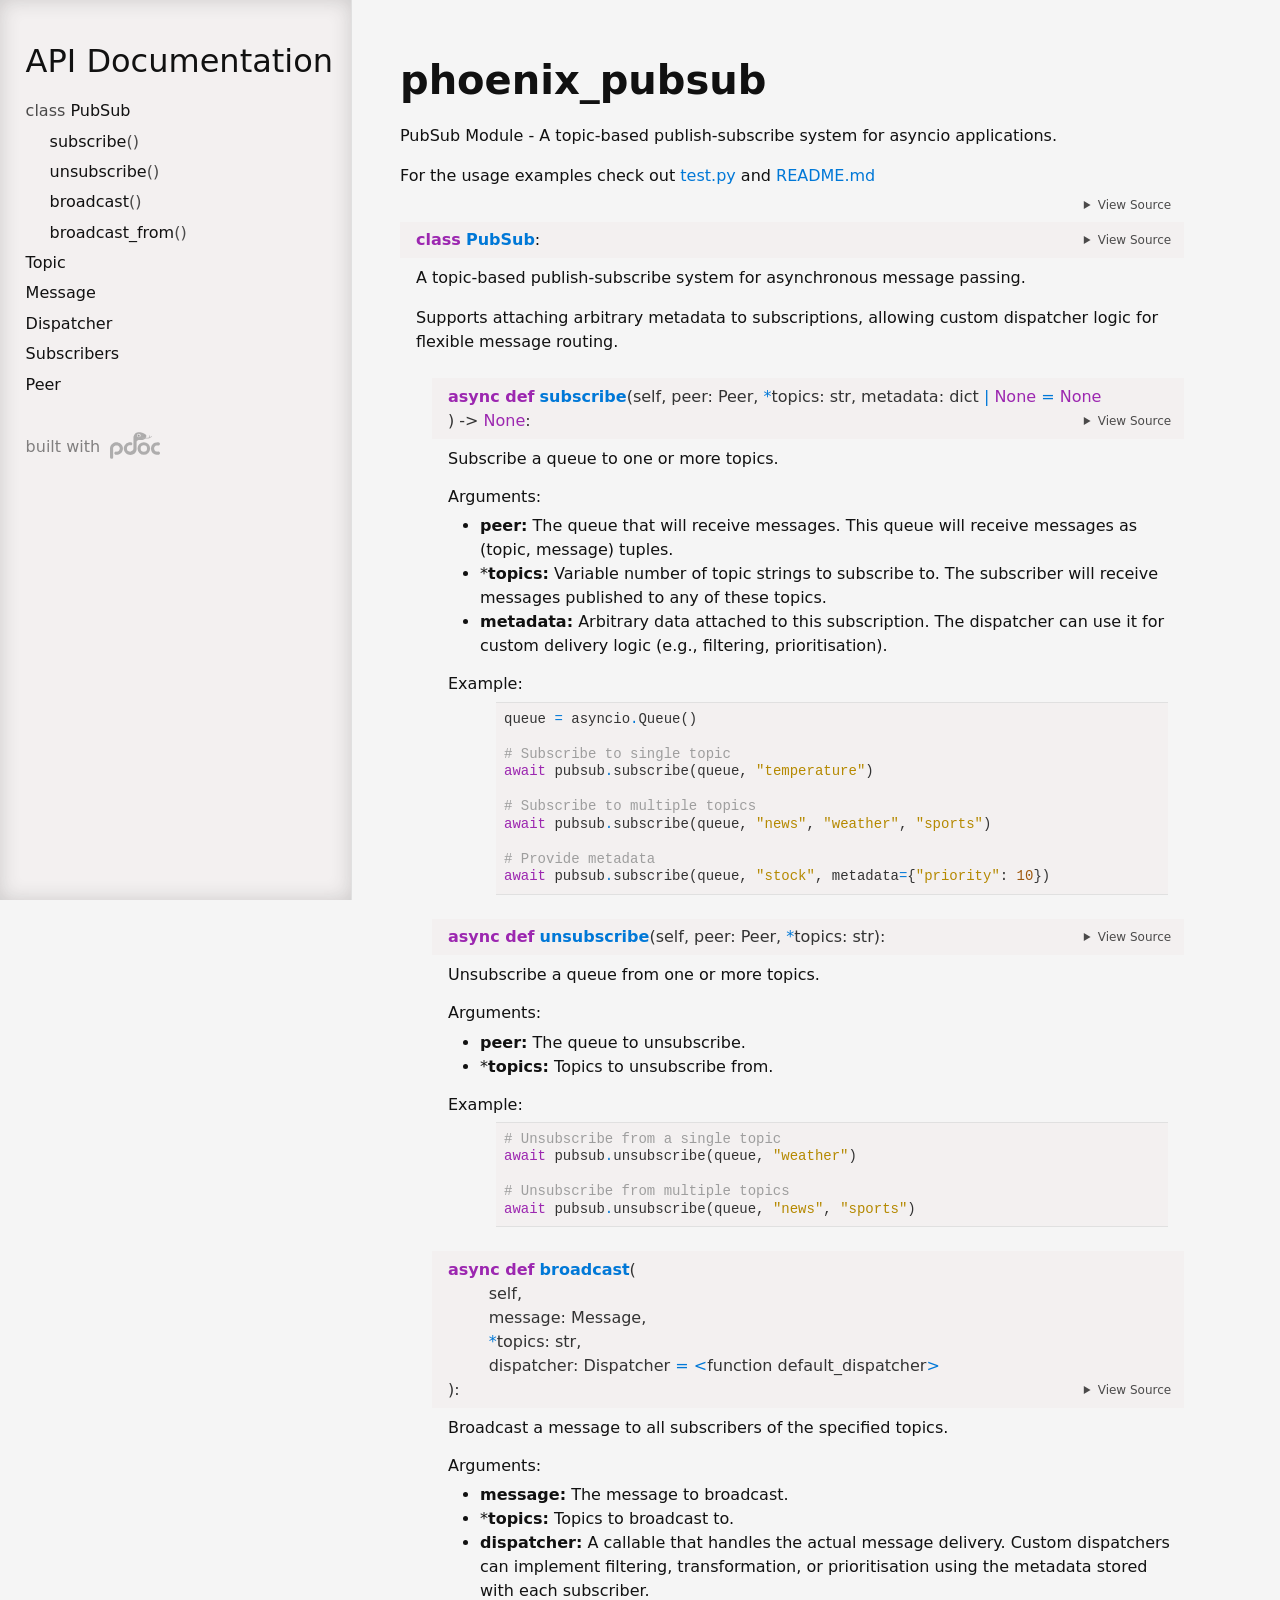
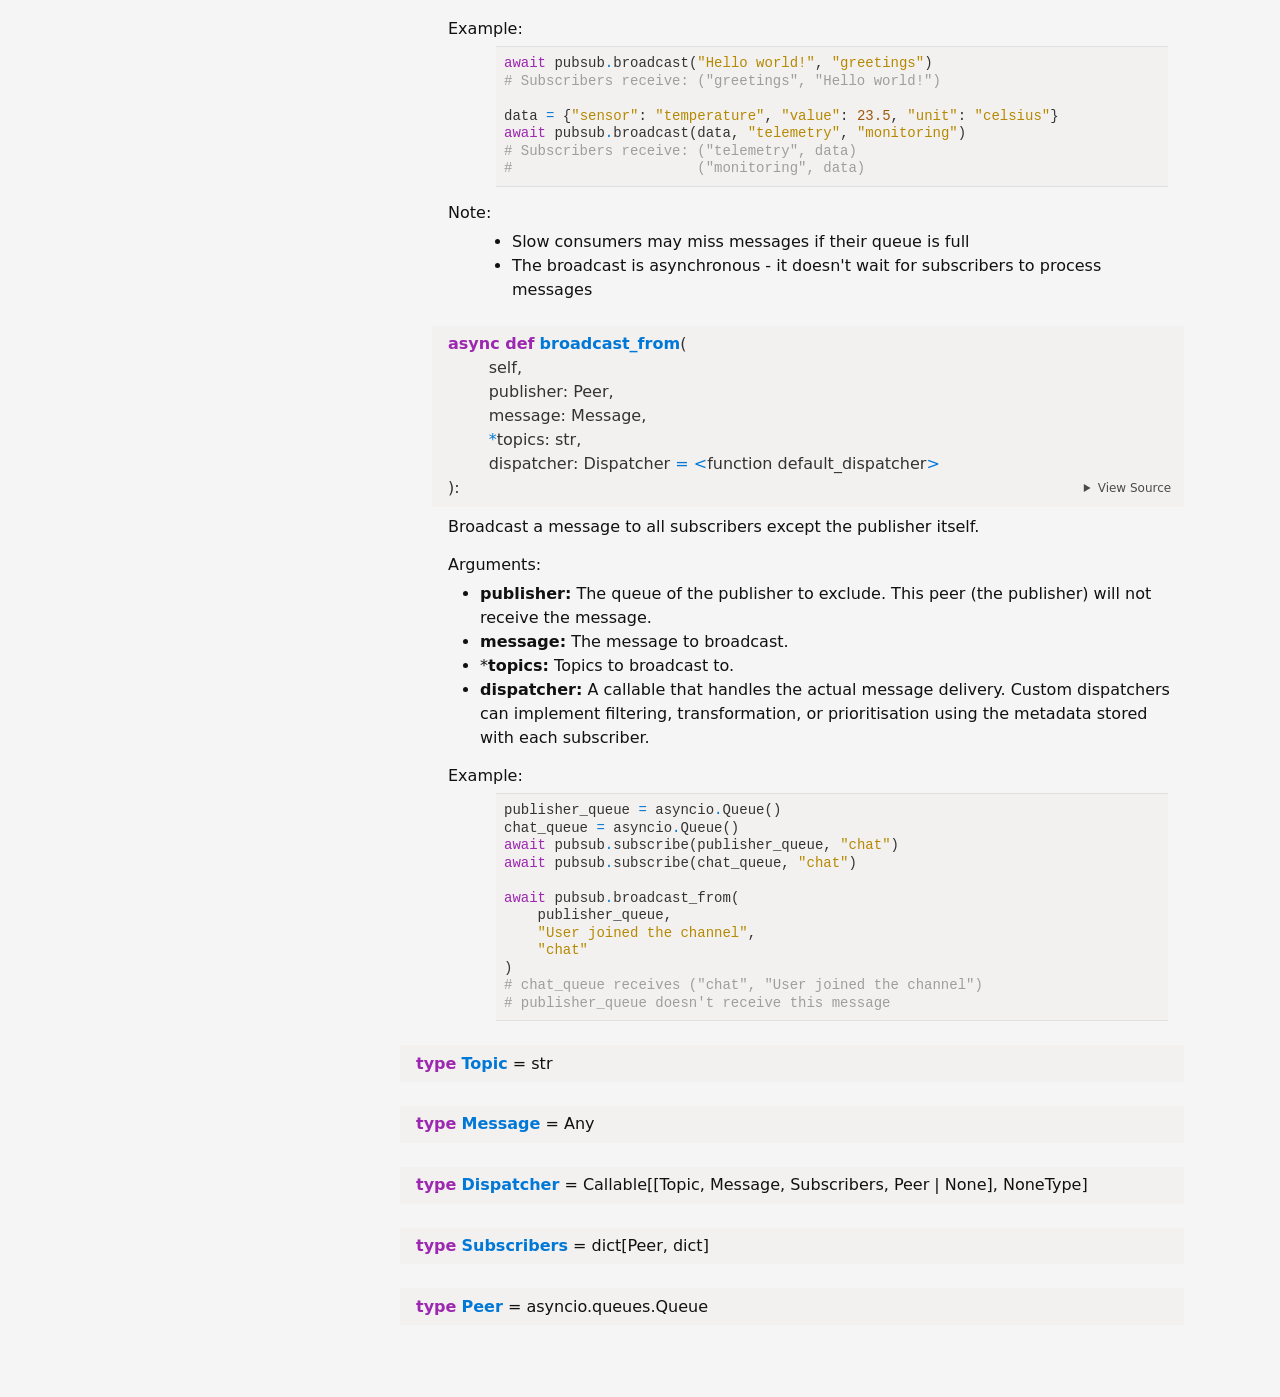
==== commit 1d17c483: "Consistent terminology" ====
--- a/docs/index.html
+++ b/docs/index.html
@@ -120,7 +120,7 @@
 </span><span id="PubSub-44"><a href="#PubSub-44"><span class="linenos"> 44</span></a>
 </span><span id="PubSub-45"><a href="#PubSub-45"><span class="linenos"> 45</span></a>    <span class="k">def</span><span class="w"> </span><span class="fm">__init__</span><span class="p">(</span><span class="bp">self</span><span class="p">):</span>
 </span><span id="PubSub-46"><a href="#PubSub-46"><span class="linenos"> 46</span></a>        <span class="bp">self</span><span class="o">.</span><span class="n">_topics</span><span class="p">:</span> <span class="n">Registry</span> <span class="o">=</span> <span class="n">defaultdict</span><span class="p">(</span><span class="nb">dict</span><span class="p">)</span>
-</span><span id="PubSub-47"><a href="#PubSub-47"><span class="linenos"> 47</span></a>        <span class="s2">&quot;Dictionary mapping topics to sets of subscriber queues&quot;</span>
+</span><span id="PubSub-47"><a href="#PubSub-47"><span class="linenos"> 47</span></a>        <span class="s2">&quot;Dictionary mapping Topics to Subscribers&quot;</span>
 </span><span id="PubSub-48"><a href="#PubSub-48"><span class="linenos"> 48</span></a>        <span class="bp">self</span><span class="o">.</span><span class="n">_lock</span> <span class="o">=</span> <span class="n">asyncio</span><span class="o">.</span><span class="n">Lock</span><span class="p">()</span>
 </span><span id="PubSub-49"><a href="#PubSub-49"><span class="linenos"> 49</span></a>        <span class="s2">&quot;Lock for thread-safe operations on the registry&quot;</span>
 </span><span id="PubSub-50"><a href="#PubSub-50"><span class="linenos"> 50</span></a>
@@ -131,7 +131,7 @@
 </span><span id="PubSub-55"><a href="#PubSub-55"><span class="linenos"> 55</span></a><span class="sd">        Subscribe a queue to one or more topics.</span>
 </span><span id="PubSub-56"><a href="#PubSub-56"><span class="linenos"> 56</span></a>
 </span><span id="PubSub-57"><a href="#PubSub-57"><span class="linenos"> 57</span></a><span class="sd">        Args:</span>
-</span><span id="PubSub-58"><a href="#PubSub-58"><span class="linenos"> 58</span></a><span class="sd">            subscriber: The queue that will receive messages.</span>
+</span><span id="PubSub-58"><a href="#PubSub-58"><span class="linenos"> 58</span></a><span class="sd">            peer: The queue that will receive messages.</span>
 </span><span id="PubSub-59"><a href="#PubSub-59"><span class="linenos"> 59</span></a><span class="sd">                This queue will receive messages as (topic, message) tuples.</span>
 </span><span id="PubSub-60"><a href="#PubSub-60"><span class="linenos"> 60</span></a><span class="sd">            *topics: Variable number of topic strings to subscribe to.</span>
 </span><span id="PubSub-61"><a href="#PubSub-61"><span class="linenos"> 61</span></a><span class="sd">                The subscriber will receive messages published to any of these topics.</span>
@@ -150,7 +150,7 @@
 </span><span id="PubSub-74"><a href="#PubSub-74"><span class="linenos"> 74</span></a><span class="sd">            await pubsub.subscribe(queue, &quot;news&quot;, &quot;weather&quot;, &quot;sports&quot;)</span>
 </span><span id="PubSub-75"><a href="#PubSub-75"><span class="linenos"> 75</span></a>
 </span><span id="PubSub-76"><a href="#PubSub-76"><span class="linenos"> 76</span></a><span class="sd">            # Provide metadata</span>
-</span><span id="PubSub-77"><a href="#PubSub-77"><span class="linenos"> 77</span></a><span class="sd">            await pubsub.subscribe(quque, &quot;stock&quot;, metadata={&quot;priority&quot;: 10})</span>
+</span><span id="PubSub-77"><a href="#PubSub-77"><span class="linenos"> 77</span></a><span class="sd">            await pubsub.subscribe(queue, &quot;stock&quot;, metadata={&quot;priority&quot;: 10})</span>
 </span><span id="PubSub-78"><a href="#PubSub-78"><span class="linenos"> 78</span></a><span class="sd">            ```</span>
 </span><span id="PubSub-79"><a href="#PubSub-79"><span class="linenos"> 79</span></a><span class="sd">        &quot;&quot;&quot;</span>
 </span><span id="PubSub-80"><a href="#PubSub-80"><span class="linenos"> 80</span></a>        <span class="n">metadata</span> <span class="o">=</span> <span class="n">metadata</span> <span class="ow">or</span> <span class="p">{}</span>
@@ -163,7 +163,7 @@
 </span><span id="PubSub-87"><a href="#PubSub-87"><span class="linenos"> 87</span></a><span class="sd">        Unsubscribe a queue from one or more topics.</span>
 </span><span id="PubSub-88"><a href="#PubSub-88"><span class="linenos"> 88</span></a>
 </span><span id="PubSub-89"><a href="#PubSub-89"><span class="linenos"> 89</span></a><span class="sd">        Args:</span>
-</span><span id="PubSub-90"><a href="#PubSub-90"><span class="linenos"> 90</span></a><span class="sd">            subscriber: The queue to unsubscribe.</span>
+</span><span id="PubSub-90"><a href="#PubSub-90"><span class="linenos"> 90</span></a><span class="sd">            peer: The queue to unsubscribe.</span>
 </span><span id="PubSub-91"><a href="#PubSub-91"><span class="linenos"> 91</span></a><span class="sd">            *topics: Topics to unsubscribe from.</span>
 </span><span id="PubSub-92"><a href="#PubSub-92"><span class="linenos"> 92</span></a>
 </span><span id="PubSub-93"><a href="#PubSub-93"><span class="linenos"> 93</span></a><span class="sd">        Example:</span>
@@ -234,7 +234,7 @@
 </span><span id="PubSub-158"><a href="#PubSub-158"><span class="linenos">158</span></a>
 </span><span id="PubSub-159"><a href="#PubSub-159"><span class="linenos">159</span></a><span class="sd">        Args:</span>
 </span><span id="PubSub-160"><a href="#PubSub-160"><span class="linenos">160</span></a><span class="sd">            publisher: The queue of the publisher to exclude.</span>
-</span><span id="PubSub-161"><a href="#PubSub-161"><span class="linenos">161</span></a><span class="sd">                This subscriber will not receive the message.</span>
+</span><span id="PubSub-161"><a href="#PubSub-161"><span class="linenos">161</span></a><span class="sd">                This peer (the publisher) will not receive the message.</span>
 </span><span id="PubSub-162"><a href="#PubSub-162"><span class="linenos">162</span></a><span class="sd">            message: The message to broadcast.</span>
 </span><span id="PubSub-163"><a href="#PubSub-163"><span class="linenos">163</span></a><span class="sd">            *topics: Topics to broadcast to.</span>
 </span><span id="PubSub-164"><a href="#PubSub-164"><span class="linenos">164</span></a><span class="sd">            dispatcher: A callable that handles the actual message delivery.</span>
@@ -246,7 +246,7 @@
 </span><span id="PubSub-170"><a href="#PubSub-170"><span class="linenos">170</span></a><span class="sd">            publisher_queue = asyncio.Queue()</span>
 </span><span id="PubSub-171"><a href="#PubSub-171"><span class="linenos">171</span></a><span class="sd">            chat_queue = asyncio.Queue()</span>
 </span><span id="PubSub-172"><a href="#PubSub-172"><span class="linenos">172</span></a><span class="sd">            await pubsub.subscribe(publisher_queue, &quot;chat&quot;)</span>
-</span><span id="PubSub-173"><a href="#PubSub-173"><span class="linenos">173</span></a><span class="sd">            await pubsub.subscribe(chat, &quot;chat&quot;)</span>
+</span><span id="PubSub-173"><a href="#PubSub-173"><span class="linenos">173</span></a><span class="sd">            await pubsub.subscribe(chat_queue, &quot;chat&quot;)</span>
 </span><span id="PubSub-174"><a href="#PubSub-174"><span class="linenos">174</span></a>
 </span><span id="PubSub-175"><a href="#PubSub-175"><span class="linenos">175</span></a><span class="sd">            await pubsub.broadcast_from(</span>
 </span><span id="PubSub-176"><a href="#PubSub-176"><span class="linenos">176</span></a><span class="sd">                publisher_queue,</span>
@@ -294,7 +294,7 @@
 </span><span id="PubSub.subscribe-55"><a href="#PubSub.subscribe-55"><span class="linenos">55</span></a><span class="sd">        Subscribe a queue to one or more topics.</span>
 </span><span id="PubSub.subscribe-56"><a href="#PubSub.subscribe-56"><span class="linenos">56</span></a>
 </span><span id="PubSub.subscribe-57"><a href="#PubSub.subscribe-57"><span class="linenos">57</span></a><span class="sd">        Args:</span>
-</span><span id="PubSub.subscribe-58"><a href="#PubSub.subscribe-58"><span class="linenos">58</span></a><span class="sd">            subscriber: The queue that will receive messages.</span>
+</span><span id="PubSub.subscribe-58"><a href="#PubSub.subscribe-58"><span class="linenos">58</span></a><span class="sd">            peer: The queue that will receive messages.</span>
 </span><span id="PubSub.subscribe-59"><a href="#PubSub.subscribe-59"><span class="linenos">59</span></a><span class="sd">                This queue will receive messages as (topic, message) tuples.</span>
 </span><span id="PubSub.subscribe-60"><a href="#PubSub.subscribe-60"><span class="linenos">60</span></a><span class="sd">            *topics: Variable number of topic strings to subscribe to.</span>
 </span><span id="PubSub.subscribe-61"><a href="#PubSub.subscribe-61"><span class="linenos">61</span></a><span class="sd">                The subscriber will receive messages published to any of these topics.</span>
@@ -313,7 +313,7 @@
 </span><span id="PubSub.subscribe-74"><a href="#PubSub.subscribe-74"><span class="linenos">74</span></a><span class="sd">            await pubsub.subscribe(queue, &quot;news&quot;, &quot;weather&quot;, &quot;sports&quot;)</span>
 </span><span id="PubSub.subscribe-75"><a href="#PubSub.subscribe-75"><span class="linenos">75</span></a>
 </span><span id="PubSub.subscribe-76"><a href="#PubSub.subscribe-76"><span class="linenos">76</span></a><span class="sd">            # Provide metadata</span>
-</span><span id="PubSub.subscribe-77"><a href="#PubSub.subscribe-77"><span class="linenos">77</span></a><span class="sd">            await pubsub.subscribe(quque, &quot;stock&quot;, metadata={&quot;priority&quot;: 10})</span>
+</span><span id="PubSub.subscribe-77"><a href="#PubSub.subscribe-77"><span class="linenos">77</span></a><span class="sd">            await pubsub.subscribe(queue, &quot;stock&quot;, metadata={&quot;priority&quot;: 10})</span>
 </span><span id="PubSub.subscribe-78"><a href="#PubSub.subscribe-78"><span class="linenos">78</span></a><span class="sd">            ```</span>
 </span><span id="PubSub.subscribe-79"><a href="#PubSub.subscribe-79"><span class="linenos">79</span></a><span class="sd">        &quot;&quot;&quot;</span>
 </span><span id="PubSub.subscribe-80"><a href="#PubSub.subscribe-80"><span class="linenos">80</span></a>        <span class="n">metadata</span> <span class="o">=</span> <span class="n">metadata</span> <span class="ow">or</span> <span class="p">{}</span>
@@ -328,7 +328,7 @@
 <h6 id="arguments">Arguments:</h6>
 
 <ul>
-<li><strong>subscriber:</strong>  The queue that will receive messages.
+<li><strong>peer:</strong>  The queue that will receive messages.
 This queue will receive messages as (topic, message) tuples.</li>
 <li>*<strong>topics:</strong>  Variable number of topic strings to subscribe to.
 The subscriber will receive messages published to any of these topics.</li>
@@ -350,7 +350,7 @@
 <span class="k">await</span> <span class="n">pubsub</span><span class="o">.</span><span class="n">subscribe</span><span class="p">(</span><span class="n">queue</span><span class="p">,</span> <span class="s2">&quot;news&quot;</span><span class="p">,</span> <span class="s2">&quot;weather&quot;</span><span class="p">,</span> <span class="s2">&quot;sports&quot;</span><span class="p">)</span>
 
 <span class="c1"># Provide metadata</span>
-<span class="k">await</span> <span class="n">pubsub</span><span class="o">.</span><span class="n">subscribe</span><span class="p">(</span><span class="n">quque</span><span class="p">,</span> <span class="s2">&quot;stock&quot;</span><span class="p">,</span> <span class="n">metadata</span><span class="o">=</span><span class="p">{</span><span class="s2">&quot;priority&quot;</span><span class="p">:</span> <span class="mi">10</span><span class="p">})</span>
+<span class="k">await</span> <span class="n">pubsub</span><span class="o">.</span><span class="n">subscribe</span><span class="p">(</span><span class="n">queue</span><span class="p">,</span> <span class="s2">&quot;stock&quot;</span><span class="p">,</span> <span class="n">metadata</span><span class="o">=</span><span class="p">{</span><span class="s2">&quot;priority&quot;</span><span class="p">:</span> <span class="mi">10</span><span class="p">})</span>
 </code></pre>
   </div>
 </blockquote>
@@ -374,7 +374,7 @@
 </span><span id="PubSub.unsubscribe-87"><a href="#PubSub.unsubscribe-87"><span class="linenos"> 87</span></a><span class="sd">        Unsubscribe a queue from one or more topics.</span>
 </span><span id="PubSub.unsubscribe-88"><a href="#PubSub.unsubscribe-88"><span class="linenos"> 88</span></a>
 </span><span id="PubSub.unsubscribe-89"><a href="#PubSub.unsubscribe-89"><span class="linenos"> 89</span></a><span class="sd">        Args:</span>
-</span><span id="PubSub.unsubscribe-90"><a href="#PubSub.unsubscribe-90"><span class="linenos"> 90</span></a><span class="sd">            subscriber: The queue to unsubscribe.</span>
+</span><span id="PubSub.unsubscribe-90"><a href="#PubSub.unsubscribe-90"><span class="linenos"> 90</span></a><span class="sd">            peer: The queue to unsubscribe.</span>
 </span><span id="PubSub.unsubscribe-91"><a href="#PubSub.unsubscribe-91"><span class="linenos"> 91</span></a><span class="sd">            *topics: Topics to unsubscribe from.</span>
 </span><span id="PubSub.unsubscribe-92"><a href="#PubSub.unsubscribe-92"><span class="linenos"> 92</span></a>
 </span><span id="PubSub.unsubscribe-93"><a href="#PubSub.unsubscribe-93"><span class="linenos"> 93</span></a><span class="sd">        Example:</span>
@@ -400,7 +400,7 @@
 <h6 id="arguments">Arguments:</h6>
 
 <ul>
-<li><strong>subscriber:</strong>  The queue to unsubscribe.</li>
+<li><strong>peer:</strong>  The queue to unsubscribe.</li>
 <li>*<strong>topics:</strong>  Topics to unsubscribe from.</li>
 </ul>
 
@@ -535,7 +535,7 @@
 </span><span id="PubSub.broadcast_from-158"><a href="#PubSub.broadcast_from-158"><span class="linenos">158</span></a>
 </span><span id="PubSub.broadcast_from-159"><a href="#PubSub.broadcast_from-159"><span class="linenos">159</span></a><span class="sd">        Args:</span>
 </span><span id="PubSub.broadcast_from-160"><a href="#PubSub.broadcast_from-160"><span class="linenos">160</span></a><span class="sd">            publisher: The queue of the publisher to exclude.</span>
-</span><span id="PubSub.broadcast_from-161"><a href="#PubSub.broadcast_from-161"><span class="linenos">161</span></a><span class="sd">                This subscriber will not receive the message.</span>
+</span><span id="PubSub.broadcast_from-161"><a href="#PubSub.broadcast_from-161"><span class="linenos">161</span></a><span class="sd">                This peer (the publisher) will not receive the message.</span>
 </span><span id="PubSub.broadcast_from-162"><a href="#PubSub.broadcast_from-162"><span class="linenos">162</span></a><span class="sd">            message: The message to broadcast.</span>
 </span><span id="PubSub.broadcast_from-163"><a href="#PubSub.broadcast_from-163"><span class="linenos">163</span></a><span class="sd">            *topics: Topics to broadcast to.</span>
 </span><span id="PubSub.broadcast_from-164"><a href="#PubSub.broadcast_from-164"><span class="linenos">164</span></a><span class="sd">            dispatcher: A callable that handles the actual message delivery.</span>
@@ -547,7 +547,7 @@
 </span><span id="PubSub.broadcast_from-170"><a href="#PubSub.broadcast_from-170"><span class="linenos">170</span></a><span class="sd">            publisher_queue = asyncio.Queue()</span>
 </span><span id="PubSub.broadcast_from-171"><a href="#PubSub.broadcast_from-171"><span class="linenos">171</span></a><span class="sd">            chat_queue = asyncio.Queue()</span>
 </span><span id="PubSub.broadcast_from-172"><a href="#PubSub.broadcast_from-172"><span class="linenos">172</span></a><span class="sd">            await pubsub.subscribe(publisher_queue, &quot;chat&quot;)</span>
-</span><span id="PubSub.broadcast_from-173"><a href="#PubSub.broadcast_from-173"><span class="linenos">173</span></a><span class="sd">            await pubsub.subscribe(chat, &quot;chat&quot;)</span>
+</span><span id="PubSub.broadcast_from-173"><a href="#PubSub.broadcast_from-173"><span class="linenos">173</span></a><span class="sd">            await pubsub.subscribe(chat_queue, &quot;chat&quot;)</span>
 </span><span id="PubSub.broadcast_from-174"><a href="#PubSub.broadcast_from-174"><span class="linenos">174</span></a>
 </span><span id="PubSub.broadcast_from-175"><a href="#PubSub.broadcast_from-175"><span class="linenos">175</span></a><span class="sd">            await pubsub.broadcast_from(</span>
 </span><span id="PubSub.broadcast_from-176"><a href="#PubSub.broadcast_from-176"><span class="linenos">176</span></a><span class="sd">                publisher_queue,</span>
@@ -576,7 +576,7 @@
 
 <ul>
 <li><strong>publisher:</strong>  The queue of the publisher to exclude.
-This subscriber will not receive the message.</li>
+This peer (the publisher) will not receive the message.</li>
 <li><strong>message:</strong>  The message to broadcast.</li>
 <li>*<strong>topics:</strong>  Topics to broadcast to.</li>
 <li><strong>dispatcher:</strong>  A callable that handles the actual message delivery.
@@ -591,7 +591,7 @@
 <pre><span></span><code><span class="n">publisher_queue</span> <span class="o">=</span> <span class="n">asyncio</span><span class="o">.</span><span class="n">Queue</span><span class="p">()</span>
 <span class="n">chat_queue</span> <span class="o">=</span> <span class="n">asyncio</span><span class="o">.</span><span class="n">Queue</span><span class="p">()</span>
 <span class="k">await</span> <span class="n">pubsub</span><span class="o">.</span><span class="n">subscribe</span><span class="p">(</span><span class="n">publisher_queue</span><span class="p">,</span> <span class="s2">&quot;chat&quot;</span><span class="p">)</span>
-<span class="k">await</span> <span class="n">pubsub</span><span class="o">.</span><span class="n">subscribe</span><span class="p">(</span><span class="n">chat</span><span class="p">,</span> <span class="s2">&quot;chat&quot;</span><span class="p">)</span>
+<span class="k">await</span> <span class="n">pubsub</span><span class="o">.</span><span class="n">subscribe</span><span class="p">(</span><span class="n">chat_queue</span><span class="p">,</span> <span class="s2">&quot;chat&quot;</span><span class="p">)</span>
 
 <span class="k">await</span> <span class="n">pubsub</span><span class="o">.</span><span class="n">broadcast_from</span><span class="p">(</span>
     <span class="n">publisher_queue</span><span class="p">,</span>
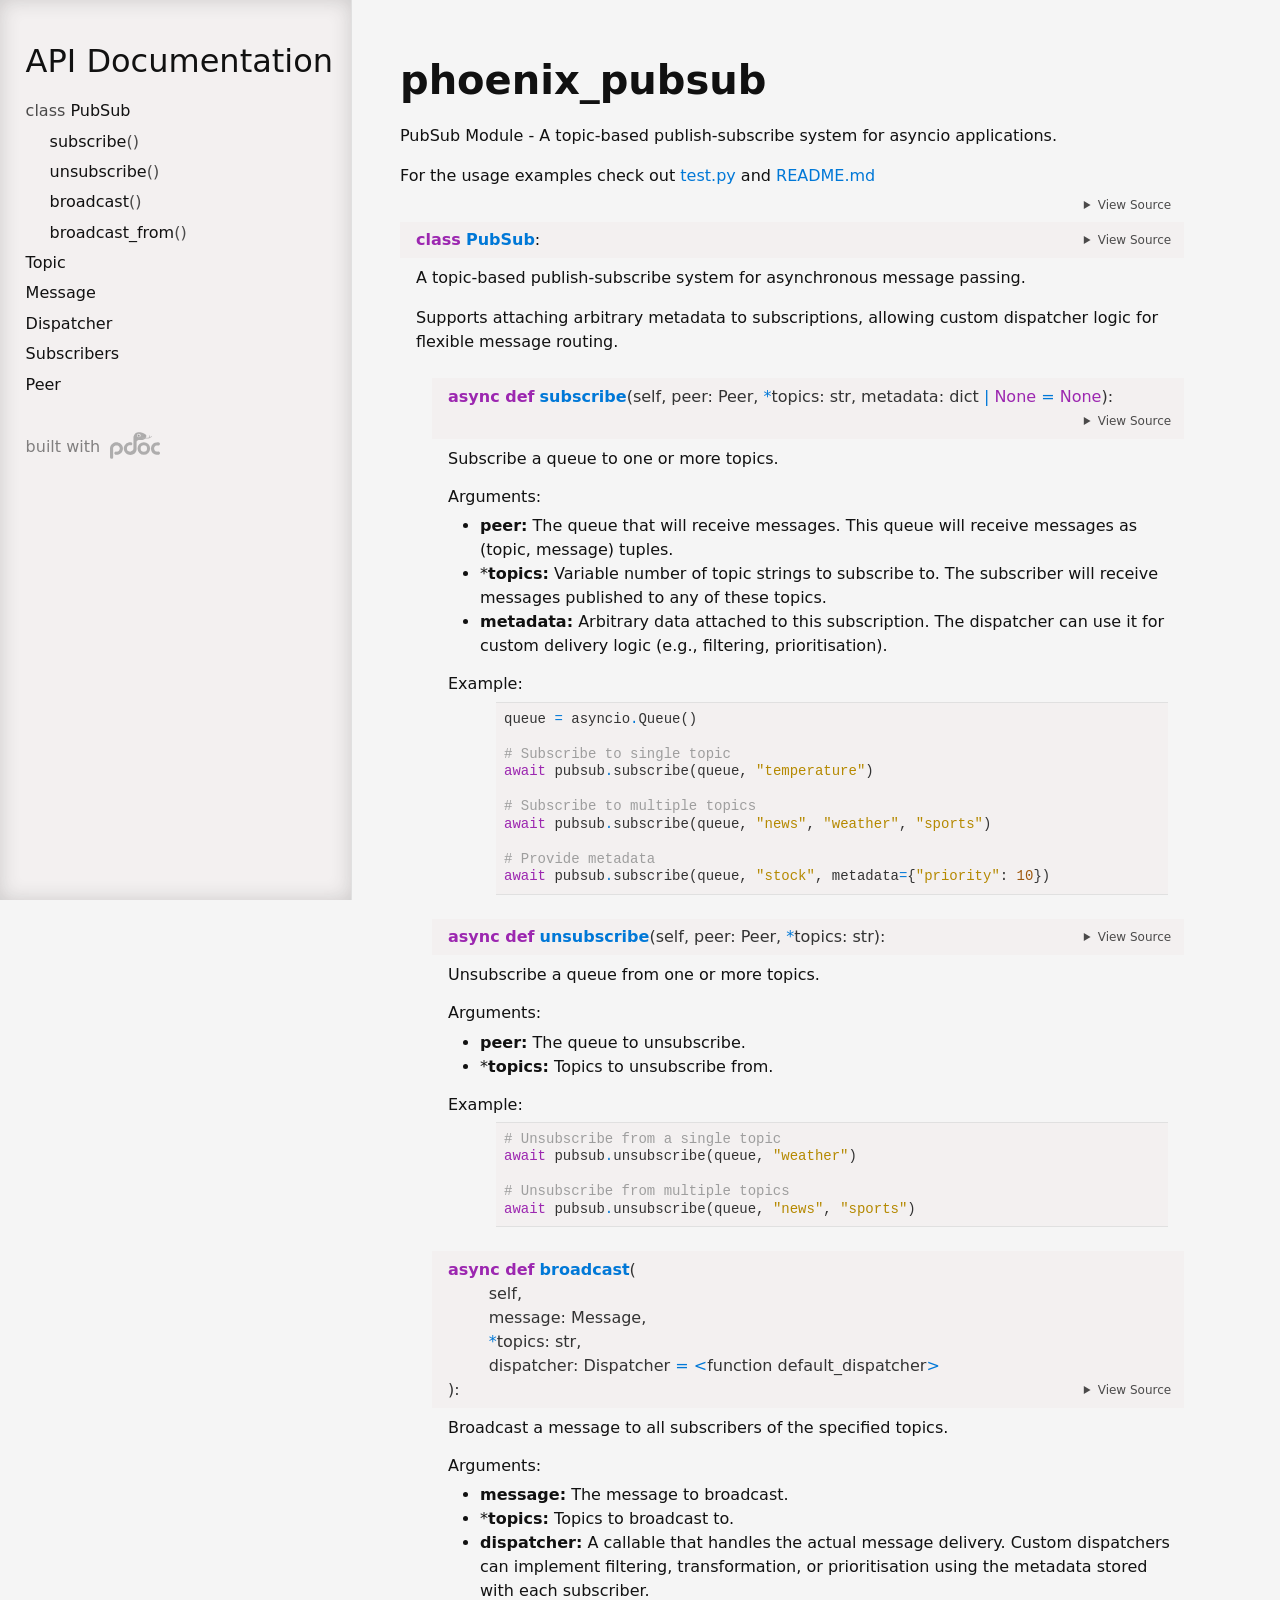
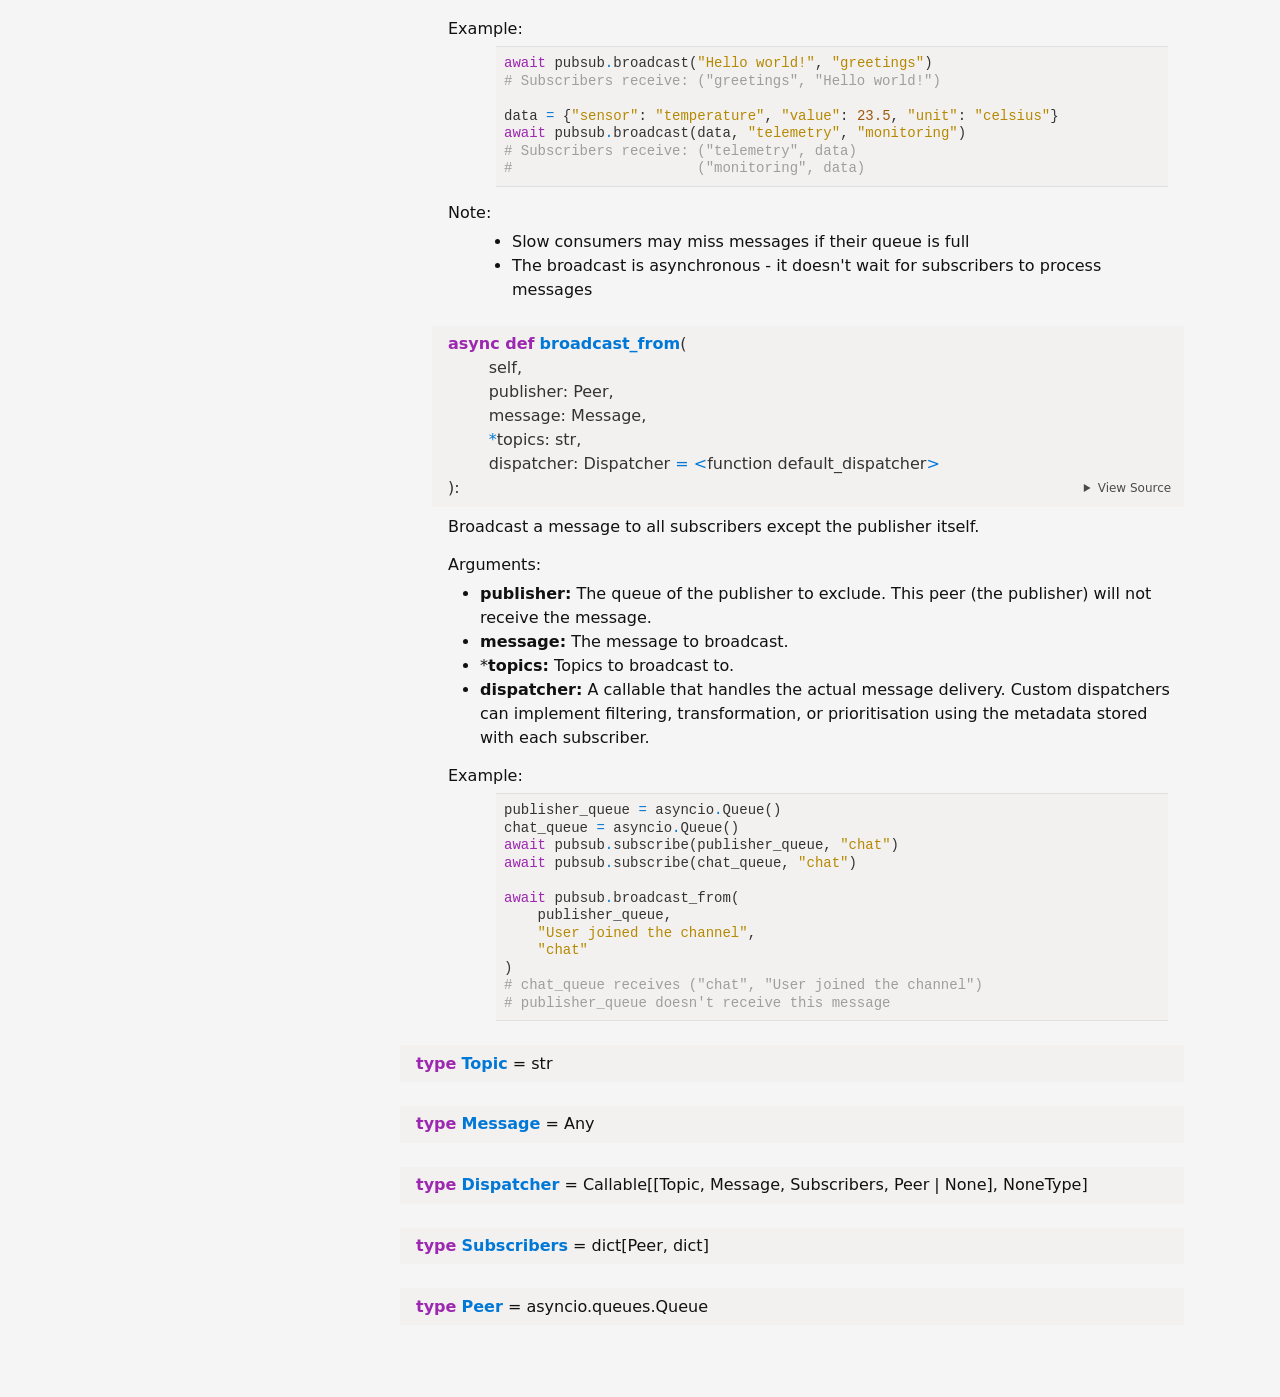
==== commit 2846d50f: "small patch" ====
--- a/docs/index.html
+++ b/docs/index.html
@@ -110,162 +110,162 @@
 
     </div>
     <a class="headerlink" href="#PubSub"></a>
-            <div class="pdoc-code codehilite"><pre><span></span><span id="PubSub-37"><a href="#PubSub-37"><span class="linenos"> 37</span></a><span class="k">class</span><span class="w"> </span><span class="nc">PubSub</span><span class="p">:</span>
-</span><span id="PubSub-38"><a href="#PubSub-38"><span class="linenos"> 38</span></a><span class="w">    </span><span class="sd">&quot;&quot;&quot;</span>
-</span><span id="PubSub-39"><a href="#PubSub-39"><span class="linenos"> 39</span></a><span class="sd">    A topic-based publish-subscribe system for asynchronous message passing.</span>
-</span><span id="PubSub-40"><a href="#PubSub-40"><span class="linenos"> 40</span></a>
-</span><span id="PubSub-41"><a href="#PubSub-41"><span class="linenos"> 41</span></a><span class="sd">    Supports attaching arbitrary metadata to subscriptions, allowing custom</span>
-</span><span id="PubSub-42"><a href="#PubSub-42"><span class="linenos"> 42</span></a><span class="sd">    dispatcher logic for flexible message routing.</span>
-</span><span id="PubSub-43"><a href="#PubSub-43"><span class="linenos"> 43</span></a><span class="sd">    &quot;&quot;&quot;</span>
-</span><span id="PubSub-44"><a href="#PubSub-44"><span class="linenos"> 44</span></a>
-</span><span id="PubSub-45"><a href="#PubSub-45"><span class="linenos"> 45</span></a>    <span class="k">def</span><span class="w"> </span><span class="fm">__init__</span><span class="p">(</span><span class="bp">self</span><span class="p">):</span>
-</span><span id="PubSub-46"><a href="#PubSub-46"><span class="linenos"> 46</span></a>        <span class="bp">self</span><span class="o">.</span><span class="n">_topics</span><span class="p">:</span> <span class="n">Registry</span> <span class="o">=</span> <span class="n">defaultdict</span><span class="p">(</span><span class="nb">dict</span><span class="p">)</span>
-</span><span id="PubSub-47"><a href="#PubSub-47"><span class="linenos"> 47</span></a>        <span class="s2">&quot;Dictionary mapping Topics to Subscribers&quot;</span>
-</span><span id="PubSub-48"><a href="#PubSub-48"><span class="linenos"> 48</span></a>        <span class="bp">self</span><span class="o">.</span><span class="n">_lock</span> <span class="o">=</span> <span class="n">asyncio</span><span class="o">.</span><span class="n">Lock</span><span class="p">()</span>
-</span><span id="PubSub-49"><a href="#PubSub-49"><span class="linenos"> 49</span></a>        <span class="s2">&quot;Lock for thread-safe operations on the registry&quot;</span>
-</span><span id="PubSub-50"><a href="#PubSub-50"><span class="linenos"> 50</span></a>
-</span><span id="PubSub-51"><a href="#PubSub-51"><span class="linenos"> 51</span></a>    <span class="k">async</span> <span class="k">def</span><span class="w"> </span><span class="nf">subscribe</span><span class="p">(</span>
-</span><span id="PubSub-52"><a href="#PubSub-52"><span class="linenos"> 52</span></a>        <span class="bp">self</span><span class="p">,</span> <span class="n">peer</span><span class="p">:</span> <span class="n">Peer</span><span class="p">,</span> <span class="o">*</span><span class="n">topics</span><span class="p">:</span> <span class="nb">str</span><span class="p">,</span> <span class="n">metadata</span><span class="p">:</span> <span class="n">Optional</span><span class="p">[</span><span class="nb">dict</span><span class="p">]</span> <span class="o">=</span> <span class="kc">None</span>
-</span><span id="PubSub-53"><a href="#PubSub-53"><span class="linenos"> 53</span></a>    <span class="p">)</span> <span class="o">-&gt;</span> <span class="kc">None</span><span class="p">:</span>
-</span><span id="PubSub-54"><a href="#PubSub-54"><span class="linenos"> 54</span></a><span class="w">        </span><span class="sd">&quot;&quot;&quot;</span>
-</span><span id="PubSub-55"><a href="#PubSub-55"><span class="linenos"> 55</span></a><span class="sd">        Subscribe a queue to one or more topics.</span>
-</span><span id="PubSub-56"><a href="#PubSub-56"><span class="linenos"> 56</span></a>
-</span><span id="PubSub-57"><a href="#PubSub-57"><span class="linenos"> 57</span></a><span class="sd">        Args:</span>
-</span><span id="PubSub-58"><a href="#PubSub-58"><span class="linenos"> 58</span></a><span class="sd">            peer: The queue that will receive messages.</span>
-</span><span id="PubSub-59"><a href="#PubSub-59"><span class="linenos"> 59</span></a><span class="sd">                This queue will receive messages as (topic, message) tuples.</span>
-</span><span id="PubSub-60"><a href="#PubSub-60"><span class="linenos"> 60</span></a><span class="sd">            *topics: Variable number of topic strings to subscribe to.</span>
-</span><span id="PubSub-61"><a href="#PubSub-61"><span class="linenos"> 61</span></a><span class="sd">                The subscriber will receive messages published to any of these topics.</span>
-</span><span id="PubSub-62"><a href="#PubSub-62"><span class="linenos"> 62</span></a><span class="sd">            metadata: Arbitrary data attached to this subscription.</span>
-</span><span id="PubSub-63"><a href="#PubSub-63"><span class="linenos"> 63</span></a><span class="sd">                The dispatcher can use it for custom delivery logic (e.g., filtering,</span>
-</span><span id="PubSub-64"><a href="#PubSub-64"><span class="linenos"> 64</span></a><span class="sd">                prioritisation).</span>
-</span><span id="PubSub-65"><a href="#PubSub-65"><span class="linenos"> 65</span></a>
-</span><span id="PubSub-66"><a href="#PubSub-66"><span class="linenos"> 66</span></a><span class="sd">        Example:</span>
-</span><span id="PubSub-67"><a href="#PubSub-67"><span class="linenos"> 67</span></a><span class="sd">            ```python</span>
-</span><span id="PubSub-68"><a href="#PubSub-68"><span class="linenos"> 68</span></a><span class="sd">            queue = asyncio.Queue()</span>
-</span><span id="PubSub-69"><a href="#PubSub-69"><span class="linenos"> 69</span></a>
-</span><span id="PubSub-70"><a href="#PubSub-70"><span class="linenos"> 70</span></a><span class="sd">            # Subscribe to single topic</span>
-</span><span id="PubSub-71"><a href="#PubSub-71"><span class="linenos"> 71</span></a><span class="sd">            await pubsub.subscribe(queue, &quot;temperature&quot;)</span>
-</span><span id="PubSub-72"><a href="#PubSub-72"><span class="linenos"> 72</span></a>
-</span><span id="PubSub-73"><a href="#PubSub-73"><span class="linenos"> 73</span></a><span class="sd">            # Subscribe to multiple topics</span>
-</span><span id="PubSub-74"><a href="#PubSub-74"><span class="linenos"> 74</span></a><span class="sd">            await pubsub.subscribe(queue, &quot;news&quot;, &quot;weather&quot;, &quot;sports&quot;)</span>
-</span><span id="PubSub-75"><a href="#PubSub-75"><span class="linenos"> 75</span></a>
-</span><span id="PubSub-76"><a href="#PubSub-76"><span class="linenos"> 76</span></a><span class="sd">            # Provide metadata</span>
-</span><span id="PubSub-77"><a href="#PubSub-77"><span class="linenos"> 77</span></a><span class="sd">            await pubsub.subscribe(queue, &quot;stock&quot;, metadata={&quot;priority&quot;: 10})</span>
-</span><span id="PubSub-78"><a href="#PubSub-78"><span class="linenos"> 78</span></a><span class="sd">            ```</span>
-</span><span id="PubSub-79"><a href="#PubSub-79"><span class="linenos"> 79</span></a><span class="sd">        &quot;&quot;&quot;</span>
-</span><span id="PubSub-80"><a href="#PubSub-80"><span class="linenos"> 80</span></a>        <span class="n">metadata</span> <span class="o">=</span> <span class="n">metadata</span> <span class="ow">or</span> <span class="p">{}</span>
-</span><span id="PubSub-81"><a href="#PubSub-81"><span class="linenos"> 81</span></a>        <span class="k">async</span> <span class="k">with</span> <span class="bp">self</span><span class="o">.</span><span class="n">_lock</span><span class="p">:</span>
-</span><span id="PubSub-82"><a href="#PubSub-82"><span class="linenos"> 82</span></a>            <span class="k">for</span> <span class="n">topic</span> <span class="ow">in</span> <span class="n">topics</span><span class="p">:</span>
-</span><span id="PubSub-83"><a href="#PubSub-83"><span class="linenos"> 83</span></a>                <span class="bp">self</span><span class="o">.</span><span class="n">_topics</span><span class="p">[</span><span class="n">topic</span><span class="p">][</span><span class="n">peer</span><span class="p">]</span> <span class="o">=</span> <span class="n">metadata</span>
-</span><span id="PubSub-84"><a href="#PubSub-84"><span class="linenos"> 84</span></a>
-</span><span id="PubSub-85"><a href="#PubSub-85"><span class="linenos"> 85</span></a>    <span class="k">async</span> <span class="k">def</span><span class="w"> </span><span class="nf">unsubscribe</span><span class="p">(</span><span class="bp">self</span><span class="p">,</span> <span class="n">peer</span><span class="p">:</span> <span class="n">Peer</span><span class="p">,</span> <span class="o">*</span><span class="n">topics</span><span class="p">:</span> <span class="nb">str</span><span class="p">):</span>
-</span><span id="PubSub-86"><a href="#PubSub-86"><span class="linenos"> 86</span></a><span class="w">        </span><span class="sd">&quot;&quot;&quot;</span>
-</span><span id="PubSub-87"><a href="#PubSub-87"><span class="linenos"> 87</span></a><span class="sd">        Unsubscribe a queue from one or more topics.</span>
-</span><span id="PubSub-88"><a href="#PubSub-88"><span class="linenos"> 88</span></a>
-</span><span id="PubSub-89"><a href="#PubSub-89"><span class="linenos"> 89</span></a><span class="sd">        Args:</span>
-</span><span id="PubSub-90"><a href="#PubSub-90"><span class="linenos"> 90</span></a><span class="sd">            peer: The queue to unsubscribe.</span>
-</span><span id="PubSub-91"><a href="#PubSub-91"><span class="linenos"> 91</span></a><span class="sd">            *topics: Topics to unsubscribe from.</span>
-</span><span id="PubSub-92"><a href="#PubSub-92"><span class="linenos"> 92</span></a>
-</span><span id="PubSub-93"><a href="#PubSub-93"><span class="linenos"> 93</span></a><span class="sd">        Example:</span>
-</span><span id="PubSub-94"><a href="#PubSub-94"><span class="linenos"> 94</span></a><span class="sd">            ```python</span>
-</span><span id="PubSub-95"><a href="#PubSub-95"><span class="linenos"> 95</span></a><span class="sd">            # Unsubscribe from a single topic</span>
-</span><span id="PubSub-96"><a href="#PubSub-96"><span class="linenos"> 96</span></a><span class="sd">            await pubsub.unsubscribe(queue, &quot;weather&quot;)</span>
-</span><span id="PubSub-97"><a href="#PubSub-97"><span class="linenos"> 97</span></a>
-</span><span id="PubSub-98"><a href="#PubSub-98"><span class="linenos"> 98</span></a><span class="sd">            # Unsubscribe from multiple topics</span>
-</span><span id="PubSub-99"><a href="#PubSub-99"><span class="linenos"> 99</span></a><span class="sd">            await pubsub.unsubscribe(queue, &quot;news&quot;, &quot;sports&quot;)</span>
-</span><span id="PubSub-100"><a href="#PubSub-100"><span class="linenos">100</span></a><span class="sd">            ```</span>
-</span><span id="PubSub-101"><a href="#PubSub-101"><span class="linenos">101</span></a><span class="sd">        &quot;&quot;&quot;</span>
-</span><span id="PubSub-102"><a href="#PubSub-102"><span class="linenos">102</span></a>        <span class="k">async</span> <span class="k">with</span> <span class="bp">self</span><span class="o">.</span><span class="n">_lock</span><span class="p">:</span>
-</span><span id="PubSub-103"><a href="#PubSub-103"><span class="linenos">103</span></a>            <span class="k">for</span> <span class="n">topic</span> <span class="ow">in</span> <span class="n">topics</span><span class="p">:</span>
-</span><span id="PubSub-104"><a href="#PubSub-104"><span class="linenos">104</span></a>                <span class="k">if</span> <span class="n">subscribers</span> <span class="o">:=</span> <span class="bp">self</span><span class="o">.</span><span class="n">_topics</span><span class="o">.</span><span class="n">get</span><span class="p">(</span><span class="n">topic</span><span class="p">):</span>
-</span><span id="PubSub-105"><a href="#PubSub-105"><span class="linenos">105</span></a>                    <span class="n">subscribers</span><span class="o">.</span><span class="n">pop</span><span class="p">(</span><span class="n">peer</span><span class="p">,</span> <span class="kc">None</span><span class="p">)</span>
-</span><span id="PubSub-106"><a href="#PubSub-106"><span class="linenos">106</span></a>                    <span class="k">if</span> <span class="ow">not</span> <span class="n">subscribers</span><span class="p">:</span>
-</span><span id="PubSub-107"><a href="#PubSub-107"><span class="linenos">107</span></a>                        <span class="k">del</span> <span class="bp">self</span><span class="o">.</span><span class="n">_topics</span><span class="p">[</span><span class="n">topic</span><span class="p">]</span>
-</span><span id="PubSub-108"><a href="#PubSub-108"><span class="linenos">108</span></a>
-</span><span id="PubSub-109"><a href="#PubSub-109"><span class="linenos">109</span></a>    <span class="k">async</span> <span class="k">def</span><span class="w"> </span><span class="nf">broadcast</span><span class="p">(</span>
-</span><span id="PubSub-110"><a href="#PubSub-110"><span class="linenos">110</span></a>        <span class="bp">self</span><span class="p">,</span>
-</span><span id="PubSub-111"><a href="#PubSub-111"><span class="linenos">111</span></a>        <span class="n">message</span><span class="p">:</span> <span class="n">Message</span><span class="p">,</span>
-</span><span id="PubSub-112"><a href="#PubSub-112"><span class="linenos">112</span></a>        <span class="o">*</span><span class="n">topics</span><span class="p">:</span> <span class="nb">str</span><span class="p">,</span>
-</span><span id="PubSub-113"><a href="#PubSub-113"><span class="linenos">113</span></a>        <span class="n">dispatcher</span><span class="p">:</span> <span class="n">Dispatcher</span> <span class="o">=</span> <span class="n">default_dispatcher</span><span class="p">,</span>
-</span><span id="PubSub-114"><a href="#PubSub-114"><span class="linenos">114</span></a>    <span class="p">):</span>
-</span><span id="PubSub-115"><a href="#PubSub-115"><span class="linenos">115</span></a><span class="w">        </span><span class="sd">&quot;&quot;&quot;</span>
-</span><span id="PubSub-116"><a href="#PubSub-116"><span class="linenos">116</span></a><span class="sd">        Broadcast a message to all subscribers of the specified topics.</span>
-</span><span id="PubSub-117"><a href="#PubSub-117"><span class="linenos">117</span></a>
-</span><span id="PubSub-118"><a href="#PubSub-118"><span class="linenos">118</span></a><span class="sd">        Args:</span>
-</span><span id="PubSub-119"><a href="#PubSub-119"><span class="linenos">119</span></a><span class="sd">            message: The message to broadcast.</span>
-</span><span id="PubSub-120"><a href="#PubSub-120"><span class="linenos">120</span></a><span class="sd">            *topics: Topics to broadcast to.</span>
-</span><span id="PubSub-121"><a href="#PubSub-121"><span class="linenos">121</span></a><span class="sd">            dispatcher: A callable that handles the actual message delivery.</span>
-</span><span id="PubSub-122"><a href="#PubSub-122"><span class="linenos">122</span></a><span class="sd">                Custom dispatchers can implement filtering, transformation,</span>
-</span><span id="PubSub-123"><a href="#PubSub-123"><span class="linenos">123</span></a><span class="sd">                or prioritisation using the metadata stored with each subscriber.</span>
-</span><span id="PubSub-124"><a href="#PubSub-124"><span class="linenos">124</span></a>
-</span><span id="PubSub-125"><a href="#PubSub-125"><span class="linenos">125</span></a><span class="sd">        Example:</span>
-</span><span id="PubSub-126"><a href="#PubSub-126"><span class="linenos">126</span></a><span class="sd">            ```python</span>
-</span><span id="PubSub-127"><a href="#PubSub-127"><span class="linenos">127</span></a><span class="sd">            await pubsub.broadcast(&quot;Hello world!&quot;, &quot;greetings&quot;)</span>
-</span><span id="PubSub-128"><a href="#PubSub-128"><span class="linenos">128</span></a><span class="sd">            # Subscribers receive: (&quot;greetings&quot;, &quot;Hello world!&quot;)</span>
-</span><span id="PubSub-129"><a href="#PubSub-129"><span class="linenos">129</span></a>
-</span><span id="PubSub-130"><a href="#PubSub-130"><span class="linenos">130</span></a><span class="sd">            data = {&quot;sensor&quot;: &quot;temperature&quot;, &quot;value&quot;: 23.5, &quot;unit&quot;: &quot;celsius&quot;}</span>
-</span><span id="PubSub-131"><a href="#PubSub-131"><span class="linenos">131</span></a><span class="sd">            await pubsub.broadcast(data, &quot;telemetry&quot;, &quot;monitoring&quot;)</span>
-</span><span id="PubSub-132"><a href="#PubSub-132"><span class="linenos">132</span></a><span class="sd">            # Subscribers receive: (&quot;telemetry&quot;, data)</span>
-</span><span id="PubSub-133"><a href="#PubSub-133"><span class="linenos">133</span></a><span class="sd">            #                      (&quot;monitoring&quot;, data)</span>
-</span><span id="PubSub-134"><a href="#PubSub-134"><span class="linenos">134</span></a><span class="sd">            ```</span>
-</span><span id="PubSub-135"><a href="#PubSub-135"><span class="linenos">135</span></a>
-</span><span id="PubSub-136"><a href="#PubSub-136"><span class="linenos">136</span></a><span class="sd">        Note:</span>
-</span><span id="PubSub-137"><a href="#PubSub-137"><span class="linenos">137</span></a><span class="sd">            - Slow consumers may miss messages if their queue is full</span>
-</span><span id="PubSub-138"><a href="#PubSub-138"><span class="linenos">138</span></a><span class="sd">            - The broadcast is asynchronous - it doesn&#39;t wait for subscribers to process messages</span>
-</span><span id="PubSub-139"><a href="#PubSub-139"><span class="linenos">139</span></a><span class="sd">        &quot;&quot;&quot;</span>
-</span><span id="PubSub-140"><a href="#PubSub-140"><span class="linenos">140</span></a>        <span class="n">pending</span><span class="p">:</span> <span class="nb">list</span><span class="p">[</span><span class="nb">tuple</span><span class="p">[</span><span class="n">Topic</span><span class="p">,</span> <span class="nb">dict</span><span class="p">[</span><span class="n">Peer</span><span class="p">,</span> <span class="nb">dict</span><span class="p">]]]</span> <span class="o">=</span> <span class="p">[]</span>
-</span><span id="PubSub-141"><a href="#PubSub-141"><span class="linenos">141</span></a>        <span class="k">async</span> <span class="k">with</span> <span class="bp">self</span><span class="o">.</span><span class="n">_lock</span><span class="p">:</span>
-</span><span id="PubSub-142"><a href="#PubSub-142"><span class="linenos">142</span></a>            <span class="k">for</span> <span class="n">topic</span> <span class="ow">in</span> <span class="n">topics</span><span class="p">:</span>
-</span><span id="PubSub-143"><a href="#PubSub-143"><span class="linenos">143</span></a>                <span class="k">if</span> <span class="n">subscribers</span> <span class="o">:=</span> <span class="bp">self</span><span class="o">.</span><span class="n">_topics</span><span class="o">.</span><span class="n">get</span><span class="p">(</span><span class="n">topic</span><span class="p">):</span>
-</span><span id="PubSub-144"><a href="#PubSub-144"><span class="linenos">144</span></a>                    <span class="n">pending</span><span class="o">.</span><span class="n">append</span><span class="p">((</span><span class="n">topic</span><span class="p">,</span> <span class="n">subscribers</span><span class="o">.</span><span class="n">copy</span><span class="p">()))</span>
-</span><span id="PubSub-145"><a href="#PubSub-145"><span class="linenos">145</span></a>
-</span><span id="PubSub-146"><a href="#PubSub-146"><span class="linenos">146</span></a>        <span class="k">for</span> <span class="n">topic</span><span class="p">,</span> <span class="n">subscribers</span> <span class="ow">in</span> <span class="n">pending</span><span class="p">:</span>
-</span><span id="PubSub-147"><a href="#PubSub-147"><span class="linenos">147</span></a>            <span class="n">dispatcher</span><span class="p">(</span><span class="n">topic</span><span class="p">,</span> <span class="n">message</span><span class="p">,</span> <span class="n">subscribers</span><span class="p">,</span> <span class="kc">None</span><span class="p">)</span>
-</span><span id="PubSub-148"><a href="#PubSub-148"><span class="linenos">148</span></a>
-</span><span id="PubSub-149"><a href="#PubSub-149"><span class="linenos">149</span></a>    <span class="k">async</span> <span class="k">def</span><span class="w"> </span><span class="nf">broadcast_from</span><span class="p">(</span>
-</span><span id="PubSub-150"><a href="#PubSub-150"><span class="linenos">150</span></a>        <span class="bp">self</span><span class="p">,</span>
-</span><span id="PubSub-151"><a href="#PubSub-151"><span class="linenos">151</span></a>        <span class="n">publisher</span><span class="p">:</span> <span class="n">Peer</span><span class="p">,</span>
-</span><span id="PubSub-152"><a href="#PubSub-152"><span class="linenos">152</span></a>        <span class="n">message</span><span class="p">:</span> <span class="n">Message</span><span class="p">,</span>
-</span><span id="PubSub-153"><a href="#PubSub-153"><span class="linenos">153</span></a>        <span class="o">*</span><span class="n">topics</span><span class="p">:</span> <span class="nb">str</span><span class="p">,</span>
-</span><span id="PubSub-154"><a href="#PubSub-154"><span class="linenos">154</span></a>        <span class="n">dispatcher</span><span class="p">:</span> <span class="n">Dispatcher</span> <span class="o">=</span> <span class="n">default_dispatcher</span><span class="p">,</span>
-</span><span id="PubSub-155"><a href="#PubSub-155"><span class="linenos">155</span></a>    <span class="p">):</span>
-</span><span id="PubSub-156"><a href="#PubSub-156"><span class="linenos">156</span></a><span class="w">        </span><span class="sd">&quot;&quot;&quot;</span>
-</span><span id="PubSub-157"><a href="#PubSub-157"><span class="linenos">157</span></a><span class="sd">        Broadcast a message to all subscribers except the publisher itself.</span>
-</span><span id="PubSub-158"><a href="#PubSub-158"><span class="linenos">158</span></a>
-</span><span id="PubSub-159"><a href="#PubSub-159"><span class="linenos">159</span></a><span class="sd">        Args:</span>
-</span><span id="PubSub-160"><a href="#PubSub-160"><span class="linenos">160</span></a><span class="sd">            publisher: The queue of the publisher to exclude.</span>
-</span><span id="PubSub-161"><a href="#PubSub-161"><span class="linenos">161</span></a><span class="sd">                This peer (the publisher) will not receive the message.</span>
-</span><span id="PubSub-162"><a href="#PubSub-162"><span class="linenos">162</span></a><span class="sd">            message: The message to broadcast.</span>
-</span><span id="PubSub-163"><a href="#PubSub-163"><span class="linenos">163</span></a><span class="sd">            *topics: Topics to broadcast to.</span>
-</span><span id="PubSub-164"><a href="#PubSub-164"><span class="linenos">164</span></a><span class="sd">            dispatcher: A callable that handles the actual message delivery.</span>
-</span><span id="PubSub-165"><a href="#PubSub-165"><span class="linenos">165</span></a><span class="sd">                Custom dispatchers can implement filtering, transformation,</span>
-</span><span id="PubSub-166"><a href="#PubSub-166"><span class="linenos">166</span></a><span class="sd">                or prioritisation using the metadata stored with each subscriber.</span>
-</span><span id="PubSub-167"><a href="#PubSub-167"><span class="linenos">167</span></a>
-</span><span id="PubSub-168"><a href="#PubSub-168"><span class="linenos">168</span></a><span class="sd">        Example:</span>
-</span><span id="PubSub-169"><a href="#PubSub-169"><span class="linenos">169</span></a><span class="sd">            ```python</span>
-</span><span id="PubSub-170"><a href="#PubSub-170"><span class="linenos">170</span></a><span class="sd">            publisher_queue = asyncio.Queue()</span>
-</span><span id="PubSub-171"><a href="#PubSub-171"><span class="linenos">171</span></a><span class="sd">            chat_queue = asyncio.Queue()</span>
-</span><span id="PubSub-172"><a href="#PubSub-172"><span class="linenos">172</span></a><span class="sd">            await pubsub.subscribe(publisher_queue, &quot;chat&quot;)</span>
-</span><span id="PubSub-173"><a href="#PubSub-173"><span class="linenos">173</span></a><span class="sd">            await pubsub.subscribe(chat_queue, &quot;chat&quot;)</span>
-</span><span id="PubSub-174"><a href="#PubSub-174"><span class="linenos">174</span></a>
-</span><span id="PubSub-175"><a href="#PubSub-175"><span class="linenos">175</span></a><span class="sd">            await pubsub.broadcast_from(</span>
-</span><span id="PubSub-176"><a href="#PubSub-176"><span class="linenos">176</span></a><span class="sd">                publisher_queue,</span>
-</span><span id="PubSub-177"><a href="#PubSub-177"><span class="linenos">177</span></a><span class="sd">                &quot;User joined the channel&quot;,</span>
-</span><span id="PubSub-178"><a href="#PubSub-178"><span class="linenos">178</span></a><span class="sd">                &quot;chat&quot;</span>
-</span><span id="PubSub-179"><a href="#PubSub-179"><span class="linenos">179</span></a><span class="sd">            )</span>
-</span><span id="PubSub-180"><a href="#PubSub-180"><span class="linenos">180</span></a><span class="sd">            # chat_queue receives (&quot;chat&quot;, &quot;User joined the channel&quot;)</span>
-</span><span id="PubSub-181"><a href="#PubSub-181"><span class="linenos">181</span></a><span class="sd">            # publisher_queue doesn&#39;t receive this message</span>
-</span><span id="PubSub-182"><a href="#PubSub-182"><span class="linenos">182</span></a><span class="sd">            ```</span>
-</span><span id="PubSub-183"><a href="#PubSub-183"><span class="linenos">183</span></a><span class="sd">        &quot;&quot;&quot;</span>
-</span><span id="PubSub-184"><a href="#PubSub-184"><span class="linenos">184</span></a>        <span class="n">pending</span><span class="p">:</span> <span class="nb">list</span><span class="p">[</span><span class="nb">tuple</span><span class="p">[</span><span class="n">Topic</span><span class="p">,</span> <span class="nb">dict</span><span class="p">[</span><span class="n">Peer</span><span class="p">,</span> <span class="nb">dict</span><span class="p">]]]</span> <span class="o">=</span> <span class="p">[]</span>
-</span><span id="PubSub-185"><a href="#PubSub-185"><span class="linenos">185</span></a>        <span class="k">async</span> <span class="k">with</span> <span class="bp">self</span><span class="o">.</span><span class="n">_lock</span><span class="p">:</span>
-</span><span id="PubSub-186"><a href="#PubSub-186"><span class="linenos">186</span></a>            <span class="k">for</span> <span class="n">topic</span> <span class="ow">in</span> <span class="n">topics</span><span class="p">:</span>
-</span><span id="PubSub-187"><a href="#PubSub-187"><span class="linenos">187</span></a>                <span class="n">subscribers</span> <span class="o">=</span> <span class="bp">self</span><span class="o">.</span><span class="n">_topics</span><span class="o">.</span><span class="n">get</span><span class="p">(</span><span class="n">topic</span><span class="p">)</span>
-</span><span id="PubSub-188"><a href="#PubSub-188"><span class="linenos">188</span></a>                <span class="k">if</span> <span class="n">subscribers</span><span class="p">:</span>
-</span><span id="PubSub-189"><a href="#PubSub-189"><span class="linenos">189</span></a>                    <span class="n">pending</span><span class="o">.</span><span class="n">append</span><span class="p">((</span><span class="n">topic</span><span class="p">,</span> <span class="n">subscribers</span><span class="o">.</span><span class="n">copy</span><span class="p">()))</span>
-</span><span id="PubSub-190"><a href="#PubSub-190"><span class="linenos">190</span></a>
-</span><span id="PubSub-191"><a href="#PubSub-191"><span class="linenos">191</span></a>        <span class="k">for</span> <span class="n">topic</span><span class="p">,</span> <span class="n">subscribers</span> <span class="ow">in</span> <span class="n">pending</span><span class="p">:</span>
-</span><span id="PubSub-192"><a href="#PubSub-192"><span class="linenos">192</span></a>            <span class="n">dispatcher</span><span class="p">(</span><span class="n">topic</span><span class="p">,</span> <span class="n">message</span><span class="p">,</span> <span class="n">subscribers</span><span class="p">,</span> <span class="n">publisher</span><span class="p">)</span>
+            <div class="pdoc-code codehilite"><pre><span></span><span id="PubSub-36"><a href="#PubSub-36"><span class="linenos"> 36</span></a><span class="k">class</span><span class="w"> </span><span class="nc">PubSub</span><span class="p">:</span>
+</span><span id="PubSub-37"><a href="#PubSub-37"><span class="linenos"> 37</span></a><span class="w">    </span><span class="sd">&quot;&quot;&quot;</span>
+</span><span id="PubSub-38"><a href="#PubSub-38"><span class="linenos"> 38</span></a><span class="sd">    A topic-based publish-subscribe system for asynchronous message passing.</span>
+</span><span id="PubSub-39"><a href="#PubSub-39"><span class="linenos"> 39</span></a>
+</span><span id="PubSub-40"><a href="#PubSub-40"><span class="linenos"> 40</span></a><span class="sd">    Supports attaching arbitrary metadata to subscriptions, allowing custom</span>
+</span><span id="PubSub-41"><a href="#PubSub-41"><span class="linenos"> 41</span></a><span class="sd">    dispatcher logic for flexible message routing.</span>
+</span><span id="PubSub-42"><a href="#PubSub-42"><span class="linenos"> 42</span></a><span class="sd">    &quot;&quot;&quot;</span>
+</span><span id="PubSub-43"><a href="#PubSub-43"><span class="linenos"> 43</span></a>
+</span><span id="PubSub-44"><a href="#PubSub-44"><span class="linenos"> 44</span></a>    <span class="k">def</span><span class="w"> </span><span class="fm">__init__</span><span class="p">(</span><span class="bp">self</span><span class="p">):</span>
+</span><span id="PubSub-45"><a href="#PubSub-45"><span class="linenos"> 45</span></a>        <span class="bp">self</span><span class="o">.</span><span class="n">_topics</span><span class="p">:</span> <span class="n">Registry</span> <span class="o">=</span> <span class="n">defaultdict</span><span class="p">(</span><span class="nb">dict</span><span class="p">)</span>
+</span><span id="PubSub-46"><a href="#PubSub-46"><span class="linenos"> 46</span></a>        <span class="s2">&quot;Dictionary mapping Topics to Subscribers&quot;</span>
+</span><span id="PubSub-47"><a href="#PubSub-47"><span class="linenos"> 47</span></a>        <span class="bp">self</span><span class="o">.</span><span class="n">_lock</span> <span class="o">=</span> <span class="n">asyncio</span><span class="o">.</span><span class="n">Lock</span><span class="p">()</span>
+</span><span id="PubSub-48"><a href="#PubSub-48"><span class="linenos"> 48</span></a>        <span class="s2">&quot;Lock for thread-safe operations on the registry&quot;</span>
+</span><span id="PubSub-49"><a href="#PubSub-49"><span class="linenos"> 49</span></a>
+</span><span id="PubSub-50"><a href="#PubSub-50"><span class="linenos"> 50</span></a>    <span class="k">async</span> <span class="k">def</span><span class="w"> </span><span class="nf">subscribe</span><span class="p">(</span>
+</span><span id="PubSub-51"><a href="#PubSub-51"><span class="linenos"> 51</span></a>        <span class="bp">self</span><span class="p">,</span> <span class="n">peer</span><span class="p">:</span> <span class="n">Peer</span><span class="p">,</span> <span class="o">*</span><span class="n">topics</span><span class="p">:</span> <span class="nb">str</span><span class="p">,</span> <span class="n">metadata</span><span class="p">:</span> <span class="n">Optional</span><span class="p">[</span><span class="nb">dict</span><span class="p">]</span> <span class="o">=</span> <span class="kc">None</span>
+</span><span id="PubSub-52"><a href="#PubSub-52"><span class="linenos"> 52</span></a>    <span class="p">):</span>
+</span><span id="PubSub-53"><a href="#PubSub-53"><span class="linenos"> 53</span></a><span class="w">        </span><span class="sd">&quot;&quot;&quot;</span>
+</span><span id="PubSub-54"><a href="#PubSub-54"><span class="linenos"> 54</span></a><span class="sd">        Subscribe a queue to one or more topics.</span>
+</span><span id="PubSub-55"><a href="#PubSub-55"><span class="linenos"> 55</span></a>
+</span><span id="PubSub-56"><a href="#PubSub-56"><span class="linenos"> 56</span></a><span class="sd">        Args:</span>
+</span><span id="PubSub-57"><a href="#PubSub-57"><span class="linenos"> 57</span></a><span class="sd">            peer: The queue that will receive messages.</span>
+</span><span id="PubSub-58"><a href="#PubSub-58"><span class="linenos"> 58</span></a><span class="sd">                This queue will receive messages as (topic, message) tuples.</span>
+</span><span id="PubSub-59"><a href="#PubSub-59"><span class="linenos"> 59</span></a><span class="sd">            *topics: Variable number of topic strings to subscribe to.</span>
+</span><span id="PubSub-60"><a href="#PubSub-60"><span class="linenos"> 60</span></a><span class="sd">                The subscriber will receive messages published to any of these topics.</span>
+</span><span id="PubSub-61"><a href="#PubSub-61"><span class="linenos"> 61</span></a><span class="sd">            metadata: Arbitrary data attached to this subscription.</span>
+</span><span id="PubSub-62"><a href="#PubSub-62"><span class="linenos"> 62</span></a><span class="sd">                The dispatcher can use it for custom delivery logic (e.g., filtering,</span>
+</span><span id="PubSub-63"><a href="#PubSub-63"><span class="linenos"> 63</span></a><span class="sd">                prioritisation).</span>
+</span><span id="PubSub-64"><a href="#PubSub-64"><span class="linenos"> 64</span></a>
+</span><span id="PubSub-65"><a href="#PubSub-65"><span class="linenos"> 65</span></a><span class="sd">        Example:</span>
+</span><span id="PubSub-66"><a href="#PubSub-66"><span class="linenos"> 66</span></a><span class="sd">            ```python</span>
+</span><span id="PubSub-67"><a href="#PubSub-67"><span class="linenos"> 67</span></a><span class="sd">            queue = asyncio.Queue()</span>
+</span><span id="PubSub-68"><a href="#PubSub-68"><span class="linenos"> 68</span></a>
+</span><span id="PubSub-69"><a href="#PubSub-69"><span class="linenos"> 69</span></a><span class="sd">            # Subscribe to single topic</span>
+</span><span id="PubSub-70"><a href="#PubSub-70"><span class="linenos"> 70</span></a><span class="sd">            await pubsub.subscribe(queue, &quot;temperature&quot;)</span>
+</span><span id="PubSub-71"><a href="#PubSub-71"><span class="linenos"> 71</span></a>
+</span><span id="PubSub-72"><a href="#PubSub-72"><span class="linenos"> 72</span></a><span class="sd">            # Subscribe to multiple topics</span>
+</span><span id="PubSub-73"><a href="#PubSub-73"><span class="linenos"> 73</span></a><span class="sd">            await pubsub.subscribe(queue, &quot;news&quot;, &quot;weather&quot;, &quot;sports&quot;)</span>
+</span><span id="PubSub-74"><a href="#PubSub-74"><span class="linenos"> 74</span></a>
+</span><span id="PubSub-75"><a href="#PubSub-75"><span class="linenos"> 75</span></a><span class="sd">            # Provide metadata</span>
+</span><span id="PubSub-76"><a href="#PubSub-76"><span class="linenos"> 76</span></a><span class="sd">            await pubsub.subscribe(queue, &quot;stock&quot;, metadata={&quot;priority&quot;: 10})</span>
+</span><span id="PubSub-77"><a href="#PubSub-77"><span class="linenos"> 77</span></a><span class="sd">            ```</span>
+</span><span id="PubSub-78"><a href="#PubSub-78"><span class="linenos"> 78</span></a><span class="sd">        &quot;&quot;&quot;</span>
+</span><span id="PubSub-79"><a href="#PubSub-79"><span class="linenos"> 79</span></a>        <span class="n">metadata</span> <span class="o">=</span> <span class="n">metadata</span> <span class="ow">or</span> <span class="p">{}</span>
+</span><span id="PubSub-80"><a href="#PubSub-80"><span class="linenos"> 80</span></a>        <span class="k">async</span> <span class="k">with</span> <span class="bp">self</span><span class="o">.</span><span class="n">_lock</span><span class="p">:</span>
+</span><span id="PubSub-81"><a href="#PubSub-81"><span class="linenos"> 81</span></a>            <span class="k">for</span> <span class="n">topic</span> <span class="ow">in</span> <span class="n">topics</span><span class="p">:</span>
+</span><span id="PubSub-82"><a href="#PubSub-82"><span class="linenos"> 82</span></a>                <span class="bp">self</span><span class="o">.</span><span class="n">_topics</span><span class="p">[</span><span class="n">topic</span><span class="p">][</span><span class="n">peer</span><span class="p">]</span> <span class="o">=</span> <span class="n">metadata</span>
+</span><span id="PubSub-83"><a href="#PubSub-83"><span class="linenos"> 83</span></a>
+</span><span id="PubSub-84"><a href="#PubSub-84"><span class="linenos"> 84</span></a>    <span class="k">async</span> <span class="k">def</span><span class="w"> </span><span class="nf">unsubscribe</span><span class="p">(</span><span class="bp">self</span><span class="p">,</span> <span class="n">peer</span><span class="p">:</span> <span class="n">Peer</span><span class="p">,</span> <span class="o">*</span><span class="n">topics</span><span class="p">:</span> <span class="nb">str</span><span class="p">):</span>
+</span><span id="PubSub-85"><a href="#PubSub-85"><span class="linenos"> 85</span></a><span class="w">        </span><span class="sd">&quot;&quot;&quot;</span>
+</span><span id="PubSub-86"><a href="#PubSub-86"><span class="linenos"> 86</span></a><span class="sd">        Unsubscribe a queue from one or more topics.</span>
+</span><span id="PubSub-87"><a href="#PubSub-87"><span class="linenos"> 87</span></a>
+</span><span id="PubSub-88"><a href="#PubSub-88"><span class="linenos"> 88</span></a><span class="sd">        Args:</span>
+</span><span id="PubSub-89"><a href="#PubSub-89"><span class="linenos"> 89</span></a><span class="sd">            peer: The queue to unsubscribe.</span>
+</span><span id="PubSub-90"><a href="#PubSub-90"><span class="linenos"> 90</span></a><span class="sd">            *topics: Topics to unsubscribe from.</span>
+</span><span id="PubSub-91"><a href="#PubSub-91"><span class="linenos"> 91</span></a>
+</span><span id="PubSub-92"><a href="#PubSub-92"><span class="linenos"> 92</span></a><span class="sd">        Example:</span>
+</span><span id="PubSub-93"><a href="#PubSub-93"><span class="linenos"> 93</span></a><span class="sd">            ```python</span>
+</span><span id="PubSub-94"><a href="#PubSub-94"><span class="linenos"> 94</span></a><span class="sd">            # Unsubscribe from a single topic</span>
+</span><span id="PubSub-95"><a href="#PubSub-95"><span class="linenos"> 95</span></a><span class="sd">            await pubsub.unsubscribe(queue, &quot;weather&quot;)</span>
+</span><span id="PubSub-96"><a href="#PubSub-96"><span class="linenos"> 96</span></a>
+</span><span id="PubSub-97"><a href="#PubSub-97"><span class="linenos"> 97</span></a><span class="sd">            # Unsubscribe from multiple topics</span>
+</span><span id="PubSub-98"><a href="#PubSub-98"><span class="linenos"> 98</span></a><span class="sd">            await pubsub.unsubscribe(queue, &quot;news&quot;, &quot;sports&quot;)</span>
+</span><span id="PubSub-99"><a href="#PubSub-99"><span class="linenos"> 99</span></a><span class="sd">            ```</span>
+</span><span id="PubSub-100"><a href="#PubSub-100"><span class="linenos">100</span></a><span class="sd">        &quot;&quot;&quot;</span>
+</span><span id="PubSub-101"><a href="#PubSub-101"><span class="linenos">101</span></a>        <span class="k">async</span> <span class="k">with</span> <span class="bp">self</span><span class="o">.</span><span class="n">_lock</span><span class="p">:</span>
+</span><span id="PubSub-102"><a href="#PubSub-102"><span class="linenos">102</span></a>            <span class="k">for</span> <span class="n">topic</span> <span class="ow">in</span> <span class="n">topics</span><span class="p">:</span>
+</span><span id="PubSub-103"><a href="#PubSub-103"><span class="linenos">103</span></a>                <span class="k">if</span> <span class="n">subscribers</span> <span class="o">:=</span> <span class="bp">self</span><span class="o">.</span><span class="n">_topics</span><span class="o">.</span><span class="n">get</span><span class="p">(</span><span class="n">topic</span><span class="p">):</span>
+</span><span id="PubSub-104"><a href="#PubSub-104"><span class="linenos">104</span></a>                    <span class="n">subscribers</span><span class="o">.</span><span class="n">pop</span><span class="p">(</span><span class="n">peer</span><span class="p">,</span> <span class="kc">None</span><span class="p">)</span>
+</span><span id="PubSub-105"><a href="#PubSub-105"><span class="linenos">105</span></a>                    <span class="k">if</span> <span class="ow">not</span> <span class="n">subscribers</span><span class="p">:</span>
+</span><span id="PubSub-106"><a href="#PubSub-106"><span class="linenos">106</span></a>                        <span class="k">del</span> <span class="bp">self</span><span class="o">.</span><span class="n">_topics</span><span class="p">[</span><span class="n">topic</span><span class="p">]</span>
+</span><span id="PubSub-107"><a href="#PubSub-107"><span class="linenos">107</span></a>
+</span><span id="PubSub-108"><a href="#PubSub-108"><span class="linenos">108</span></a>    <span class="k">async</span> <span class="k">def</span><span class="w"> </span><span class="nf">broadcast</span><span class="p">(</span>
+</span><span id="PubSub-109"><a href="#PubSub-109"><span class="linenos">109</span></a>        <span class="bp">self</span><span class="p">,</span>
+</span><span id="PubSub-110"><a href="#PubSub-110"><span class="linenos">110</span></a>        <span class="n">message</span><span class="p">:</span> <span class="n">Message</span><span class="p">,</span>
+</span><span id="PubSub-111"><a href="#PubSub-111"><span class="linenos">111</span></a>        <span class="o">*</span><span class="n">topics</span><span class="p">:</span> <span class="nb">str</span><span class="p">,</span>
+</span><span id="PubSub-112"><a href="#PubSub-112"><span class="linenos">112</span></a>        <span class="n">dispatcher</span><span class="p">:</span> <span class="n">Dispatcher</span> <span class="o">=</span> <span class="n">default_dispatcher</span><span class="p">,</span>
+</span><span id="PubSub-113"><a href="#PubSub-113"><span class="linenos">113</span></a>    <span class="p">):</span>
+</span><span id="PubSub-114"><a href="#PubSub-114"><span class="linenos">114</span></a><span class="w">        </span><span class="sd">&quot;&quot;&quot;</span>
+</span><span id="PubSub-115"><a href="#PubSub-115"><span class="linenos">115</span></a><span class="sd">        Broadcast a message to all subscribers of the specified topics.</span>
+</span><span id="PubSub-116"><a href="#PubSub-116"><span class="linenos">116</span></a>
+</span><span id="PubSub-117"><a href="#PubSub-117"><span class="linenos">117</span></a><span class="sd">        Args:</span>
+</span><span id="PubSub-118"><a href="#PubSub-118"><span class="linenos">118</span></a><span class="sd">            message: The message to broadcast.</span>
+</span><span id="PubSub-119"><a href="#PubSub-119"><span class="linenos">119</span></a><span class="sd">            *topics: Topics to broadcast to.</span>
+</span><span id="PubSub-120"><a href="#PubSub-120"><span class="linenos">120</span></a><span class="sd">            dispatcher: A callable that handles the actual message delivery.</span>
+</span><span id="PubSub-121"><a href="#PubSub-121"><span class="linenos">121</span></a><span class="sd">                Custom dispatchers can implement filtering, transformation,</span>
+</span><span id="PubSub-122"><a href="#PubSub-122"><span class="linenos">122</span></a><span class="sd">                or prioritisation using the metadata stored with each subscriber.</span>
+</span><span id="PubSub-123"><a href="#PubSub-123"><span class="linenos">123</span></a>
+</span><span id="PubSub-124"><a href="#PubSub-124"><span class="linenos">124</span></a><span class="sd">        Example:</span>
+</span><span id="PubSub-125"><a href="#PubSub-125"><span class="linenos">125</span></a><span class="sd">            ```python</span>
+</span><span id="PubSub-126"><a href="#PubSub-126"><span class="linenos">126</span></a><span class="sd">            await pubsub.broadcast(&quot;Hello world!&quot;, &quot;greetings&quot;)</span>
+</span><span id="PubSub-127"><a href="#PubSub-127"><span class="linenos">127</span></a><span class="sd">            # Subscribers receive: (&quot;greetings&quot;, &quot;Hello world!&quot;)</span>
+</span><span id="PubSub-128"><a href="#PubSub-128"><span class="linenos">128</span></a>
+</span><span id="PubSub-129"><a href="#PubSub-129"><span class="linenos">129</span></a><span class="sd">            data = {&quot;sensor&quot;: &quot;temperature&quot;, &quot;value&quot;: 23.5, &quot;unit&quot;: &quot;celsius&quot;}</span>
+</span><span id="PubSub-130"><a href="#PubSub-130"><span class="linenos">130</span></a><span class="sd">            await pubsub.broadcast(data, &quot;telemetry&quot;, &quot;monitoring&quot;)</span>
+</span><span id="PubSub-131"><a href="#PubSub-131"><span class="linenos">131</span></a><span class="sd">            # Subscribers receive: (&quot;telemetry&quot;, data)</span>
+</span><span id="PubSub-132"><a href="#PubSub-132"><span class="linenos">132</span></a><span class="sd">            #                      (&quot;monitoring&quot;, data)</span>
+</span><span id="PubSub-133"><a href="#PubSub-133"><span class="linenos">133</span></a><span class="sd">            ```</span>
+</span><span id="PubSub-134"><a href="#PubSub-134"><span class="linenos">134</span></a>
+</span><span id="PubSub-135"><a href="#PubSub-135"><span class="linenos">135</span></a><span class="sd">        Note:</span>
+</span><span id="PubSub-136"><a href="#PubSub-136"><span class="linenos">136</span></a><span class="sd">            - Slow consumers may miss messages if their queue is full</span>
+</span><span id="PubSub-137"><a href="#PubSub-137"><span class="linenos">137</span></a><span class="sd">            - The broadcast is asynchronous - it doesn&#39;t wait for subscribers to process messages</span>
+</span><span id="PubSub-138"><a href="#PubSub-138"><span class="linenos">138</span></a><span class="sd">        &quot;&quot;&quot;</span>
+</span><span id="PubSub-139"><a href="#PubSub-139"><span class="linenos">139</span></a>        <span class="n">pending</span><span class="p">:</span> <span class="nb">list</span><span class="p">[</span><span class="nb">tuple</span><span class="p">[</span><span class="n">Topic</span><span class="p">,</span> <span class="nb">dict</span><span class="p">[</span><span class="n">Peer</span><span class="p">,</span> <span class="nb">dict</span><span class="p">]]]</span> <span class="o">=</span> <span class="p">[]</span>
+</span><span id="PubSub-140"><a href="#PubSub-140"><span class="linenos">140</span></a>        <span class="k">async</span> <span class="k">with</span> <span class="bp">self</span><span class="o">.</span><span class="n">_lock</span><span class="p">:</span>
+</span><span id="PubSub-141"><a href="#PubSub-141"><span class="linenos">141</span></a>            <span class="k">for</span> <span class="n">topic</span> <span class="ow">in</span> <span class="n">topics</span><span class="p">:</span>
+</span><span id="PubSub-142"><a href="#PubSub-142"><span class="linenos">142</span></a>                <span class="k">if</span> <span class="n">subscribers</span> <span class="o">:=</span> <span class="bp">self</span><span class="o">.</span><span class="n">_topics</span><span class="o">.</span><span class="n">get</span><span class="p">(</span><span class="n">topic</span><span class="p">):</span>
+</span><span id="PubSub-143"><a href="#PubSub-143"><span class="linenos">143</span></a>                    <span class="n">pending</span><span class="o">.</span><span class="n">append</span><span class="p">((</span><span class="n">topic</span><span class="p">,</span> <span class="n">subscribers</span><span class="o">.</span><span class="n">copy</span><span class="p">()))</span>
+</span><span id="PubSub-144"><a href="#PubSub-144"><span class="linenos">144</span></a>
+</span><span id="PubSub-145"><a href="#PubSub-145"><span class="linenos">145</span></a>        <span class="k">for</span> <span class="n">topic</span><span class="p">,</span> <span class="n">subscribers</span> <span class="ow">in</span> <span class="n">pending</span><span class="p">:</span>
+</span><span id="PubSub-146"><a href="#PubSub-146"><span class="linenos">146</span></a>            <span class="n">dispatcher</span><span class="p">(</span><span class="n">topic</span><span class="p">,</span> <span class="n">message</span><span class="p">,</span> <span class="n">subscribers</span><span class="p">,</span> <span class="kc">None</span><span class="p">)</span>
+</span><span id="PubSub-147"><a href="#PubSub-147"><span class="linenos">147</span></a>
+</span><span id="PubSub-148"><a href="#PubSub-148"><span class="linenos">148</span></a>    <span class="k">async</span> <span class="k">def</span><span class="w"> </span><span class="nf">broadcast_from</span><span class="p">(</span>
+</span><span id="PubSub-149"><a href="#PubSub-149"><span class="linenos">149</span></a>        <span class="bp">self</span><span class="p">,</span>
+</span><span id="PubSub-150"><a href="#PubSub-150"><span class="linenos">150</span></a>        <span class="n">publisher</span><span class="p">:</span> <span class="n">Peer</span><span class="p">,</span>
+</span><span id="PubSub-151"><a href="#PubSub-151"><span class="linenos">151</span></a>        <span class="n">message</span><span class="p">:</span> <span class="n">Message</span><span class="p">,</span>
+</span><span id="PubSub-152"><a href="#PubSub-152"><span class="linenos">152</span></a>        <span class="o">*</span><span class="n">topics</span><span class="p">:</span> <span class="nb">str</span><span class="p">,</span>
+</span><span id="PubSub-153"><a href="#PubSub-153"><span class="linenos">153</span></a>        <span class="n">dispatcher</span><span class="p">:</span> <span class="n">Dispatcher</span> <span class="o">=</span> <span class="n">default_dispatcher</span><span class="p">,</span>
+</span><span id="PubSub-154"><a href="#PubSub-154"><span class="linenos">154</span></a>    <span class="p">):</span>
+</span><span id="PubSub-155"><a href="#PubSub-155"><span class="linenos">155</span></a><span class="w">        </span><span class="sd">&quot;&quot;&quot;</span>
+</span><span id="PubSub-156"><a href="#PubSub-156"><span class="linenos">156</span></a><span class="sd">        Broadcast a message to all subscribers except the publisher itself.</span>
+</span><span id="PubSub-157"><a href="#PubSub-157"><span class="linenos">157</span></a>
+</span><span id="PubSub-158"><a href="#PubSub-158"><span class="linenos">158</span></a><span class="sd">        Args:</span>
+</span><span id="PubSub-159"><a href="#PubSub-159"><span class="linenos">159</span></a><span class="sd">            publisher: The queue of the publisher to exclude.</span>
+</span><span id="PubSub-160"><a href="#PubSub-160"><span class="linenos">160</span></a><span class="sd">                This peer (the publisher) will not receive the message.</span>
+</span><span id="PubSub-161"><a href="#PubSub-161"><span class="linenos">161</span></a><span class="sd">            message: The message to broadcast.</span>
+</span><span id="PubSub-162"><a href="#PubSub-162"><span class="linenos">162</span></a><span class="sd">            *topics: Topics to broadcast to.</span>
+</span><span id="PubSub-163"><a href="#PubSub-163"><span class="linenos">163</span></a><span class="sd">            dispatcher: A callable that handles the actual message delivery.</span>
+</span><span id="PubSub-164"><a href="#PubSub-164"><span class="linenos">164</span></a><span class="sd">                Custom dispatchers can implement filtering, transformation,</span>
+</span><span id="PubSub-165"><a href="#PubSub-165"><span class="linenos">165</span></a><span class="sd">                or prioritisation using the metadata stored with each subscriber.</span>
+</span><span id="PubSub-166"><a href="#PubSub-166"><span class="linenos">166</span></a>
+</span><span id="PubSub-167"><a href="#PubSub-167"><span class="linenos">167</span></a><span class="sd">        Example:</span>
+</span><span id="PubSub-168"><a href="#PubSub-168"><span class="linenos">168</span></a><span class="sd">            ```python</span>
+</span><span id="PubSub-169"><a href="#PubSub-169"><span class="linenos">169</span></a><span class="sd">            publisher_queue = asyncio.Queue()</span>
+</span><span id="PubSub-170"><a href="#PubSub-170"><span class="linenos">170</span></a><span class="sd">            chat_queue = asyncio.Queue()</span>
+</span><span id="PubSub-171"><a href="#PubSub-171"><span class="linenos">171</span></a><span class="sd">            await pubsub.subscribe(publisher_queue, &quot;chat&quot;)</span>
+</span><span id="PubSub-172"><a href="#PubSub-172"><span class="linenos">172</span></a><span class="sd">            await pubsub.subscribe(chat_queue, &quot;chat&quot;)</span>
+</span><span id="PubSub-173"><a href="#PubSub-173"><span class="linenos">173</span></a>
+</span><span id="PubSub-174"><a href="#PubSub-174"><span class="linenos">174</span></a><span class="sd">            await pubsub.broadcast_from(</span>
+</span><span id="PubSub-175"><a href="#PubSub-175"><span class="linenos">175</span></a><span class="sd">                publisher_queue,</span>
+</span><span id="PubSub-176"><a href="#PubSub-176"><span class="linenos">176</span></a><span class="sd">                &quot;User joined the channel&quot;,</span>
+</span><span id="PubSub-177"><a href="#PubSub-177"><span class="linenos">177</span></a><span class="sd">                &quot;chat&quot;</span>
+</span><span id="PubSub-178"><a href="#PubSub-178"><span class="linenos">178</span></a><span class="sd">            )</span>
+</span><span id="PubSub-179"><a href="#PubSub-179"><span class="linenos">179</span></a><span class="sd">            # chat_queue receives (&quot;chat&quot;, &quot;User joined the channel&quot;)</span>
+</span><span id="PubSub-180"><a href="#PubSub-180"><span class="linenos">180</span></a><span class="sd">            # publisher_queue doesn&#39;t receive this message</span>
+</span><span id="PubSub-181"><a href="#PubSub-181"><span class="linenos">181</span></a><span class="sd">            ```</span>
+</span><span id="PubSub-182"><a href="#PubSub-182"><span class="linenos">182</span></a><span class="sd">        &quot;&quot;&quot;</span>
+</span><span id="PubSub-183"><a href="#PubSub-183"><span class="linenos">183</span></a>        <span class="n">pending</span><span class="p">:</span> <span class="nb">list</span><span class="p">[</span><span class="nb">tuple</span><span class="p">[</span><span class="n">Topic</span><span class="p">,</span> <span class="nb">dict</span><span class="p">[</span><span class="n">Peer</span><span class="p">,</span> <span class="nb">dict</span><span class="p">]]]</span> <span class="o">=</span> <span class="p">[]</span>
+</span><span id="PubSub-184"><a href="#PubSub-184"><span class="linenos">184</span></a>        <span class="k">async</span> <span class="k">with</span> <span class="bp">self</span><span class="o">.</span><span class="n">_lock</span><span class="p">:</span>
+</span><span id="PubSub-185"><a href="#PubSub-185"><span class="linenos">185</span></a>            <span class="k">for</span> <span class="n">topic</span> <span class="ow">in</span> <span class="n">topics</span><span class="p">:</span>
+</span><span id="PubSub-186"><a href="#PubSub-186"><span class="linenos">186</span></a>                <span class="n">subscribers</span> <span class="o">=</span> <span class="bp">self</span><span class="o">.</span><span class="n">_topics</span><span class="o">.</span><span class="n">get</span><span class="p">(</span><span class="n">topic</span><span class="p">)</span>
+</span><span id="PubSub-187"><a href="#PubSub-187"><span class="linenos">187</span></a>                <span class="k">if</span> <span class="n">subscribers</span><span class="p">:</span>
+</span><span id="PubSub-188"><a href="#PubSub-188"><span class="linenos">188</span></a>                    <span class="n">pending</span><span class="o">.</span><span class="n">append</span><span class="p">((</span><span class="n">topic</span><span class="p">,</span> <span class="n">subscribers</span><span class="o">.</span><span class="n">copy</span><span class="p">()))</span>
+</span><span id="PubSub-189"><a href="#PubSub-189"><span class="linenos">189</span></a>
+</span><span id="PubSub-190"><a href="#PubSub-190"><span class="linenos">190</span></a>        <span class="k">for</span> <span class="n">topic</span><span class="p">,</span> <span class="n">subscribers</span> <span class="ow">in</span> <span class="n">pending</span><span class="p">:</span>
+</span><span id="PubSub-191"><a href="#PubSub-191"><span class="linenos">191</span></a>            <span class="n">dispatcher</span><span class="p">(</span><span class="n">topic</span><span class="p">,</span> <span class="n">message</span><span class="p">,</span> <span class="n">subscribers</span><span class="p">,</span> <span class="n">publisher</span><span class="p">)</span>
 </span></pre></div>
 
 
@@ -281,45 +281,45 @@
 <div class="attr function">
             
         <span class="def">async def</span>
-        <span class="name">subscribe</span><span class="signature pdoc-code condensed">(<span class="param"><span class="bp">self</span>, </span><span class="param"><span class="n">peer</span><span class="p">:</span> <span class="n">Peer</span>, </span><span class="param"><span class="o">*</span><span class="n">topics</span><span class="p">:</span> <span class="nb">str</span>, </span><span class="param"><span class="n">metadata</span><span class="p">:</span> <span class="nb">dict</span> <span class="o">|</span> <span class="kc">None</span> <span class="o">=</span> <span class="kc">None</span></span><span class="return-annotation">) -> <span class="kc">None</span>:</span></span>
+        <span class="name">subscribe</span><span class="signature pdoc-code condensed">(<span class="param"><span class="bp">self</span>, </span><span class="param"><span class="n">peer</span><span class="p">:</span> <span class="n">Peer</span>, </span><span class="param"><span class="o">*</span><span class="n">topics</span><span class="p">:</span> <span class="nb">str</span>, </span><span class="param"><span class="n">metadata</span><span class="p">:</span> <span class="nb">dict</span> <span class="o">|</span> <span class="kc">None</span> <span class="o">=</span> <span class="kc">None</span></span><span class="return-annotation">):</span></span>
 
                 <label class="view-source-button" for="PubSub.subscribe-view-source"><span>View Source</span></label>
 
     </div>
     <a class="headerlink" href="#PubSub.subscribe"></a>
-            <div class="pdoc-code codehilite"><pre><span></span><span id="PubSub.subscribe-51"><a href="#PubSub.subscribe-51"><span class="linenos">51</span></a>    <span class="k">async</span> <span class="k">def</span><span class="w"> </span><span class="nf">subscribe</span><span class="p">(</span>
-</span><span id="PubSub.subscribe-52"><a href="#PubSub.subscribe-52"><span class="linenos">52</span></a>        <span class="bp">self</span><span class="p">,</span> <span class="n">peer</span><span class="p">:</span> <span class="n">Peer</span><span class="p">,</span> <span class="o">*</span><span class="n">topics</span><span class="p">:</span> <span class="nb">str</span><span class="p">,</span> <span class="n">metadata</span><span class="p">:</span> <span class="n">Optional</span><span class="p">[</span><span class="nb">dict</span><span class="p">]</span> <span class="o">=</span> <span class="kc">None</span>
-</span><span id="PubSub.subscribe-53"><a href="#PubSub.subscribe-53"><span class="linenos">53</span></a>    <span class="p">)</span> <span class="o">-&gt;</span> <span class="kc">None</span><span class="p">:</span>
-</span><span id="PubSub.subscribe-54"><a href="#PubSub.subscribe-54"><span class="linenos">54</span></a><span class="w">        </span><span class="sd">&quot;&quot;&quot;</span>
-</span><span id="PubSub.subscribe-55"><a href="#PubSub.subscribe-55"><span class="linenos">55</span></a><span class="sd">        Subscribe a queue to one or more topics.</span>
-</span><span id="PubSub.subscribe-56"><a href="#PubSub.subscribe-56"><span class="linenos">56</span></a>
-</span><span id="PubSub.subscribe-57"><a href="#PubSub.subscribe-57"><span class="linenos">57</span></a><span class="sd">        Args:</span>
-</span><span id="PubSub.subscribe-58"><a href="#PubSub.subscribe-58"><span class="linenos">58</span></a><span class="sd">            peer: The queue that will receive messages.</span>
-</span><span id="PubSub.subscribe-59"><a href="#PubSub.subscribe-59"><span class="linenos">59</span></a><span class="sd">                This queue will receive messages as (topic, message) tuples.</span>
-</span><span id="PubSub.subscribe-60"><a href="#PubSub.subscribe-60"><span class="linenos">60</span></a><span class="sd">            *topics: Variable number of topic strings to subscribe to.</span>
-</span><span id="PubSub.subscribe-61"><a href="#PubSub.subscribe-61"><span class="linenos">61</span></a><span class="sd">                The subscriber will receive messages published to any of these topics.</span>
-</span><span id="PubSub.subscribe-62"><a href="#PubSub.subscribe-62"><span class="linenos">62</span></a><span class="sd">            metadata: Arbitrary data attached to this subscription.</span>
-</span><span id="PubSub.subscribe-63"><a href="#PubSub.subscribe-63"><span class="linenos">63</span></a><span class="sd">                The dispatcher can use it for custom delivery logic (e.g., filtering,</span>
-</span><span id="PubSub.subscribe-64"><a href="#PubSub.subscribe-64"><span class="linenos">64</span></a><span class="sd">                prioritisation).</span>
-</span><span id="PubSub.subscribe-65"><a href="#PubSub.subscribe-65"><span class="linenos">65</span></a>
-</span><span id="PubSub.subscribe-66"><a href="#PubSub.subscribe-66"><span class="linenos">66</span></a><span class="sd">        Example:</span>
-</span><span id="PubSub.subscribe-67"><a href="#PubSub.subscribe-67"><span class="linenos">67</span></a><span class="sd">            ```python</span>
-</span><span id="PubSub.subscribe-68"><a href="#PubSub.subscribe-68"><span class="linenos">68</span></a><span class="sd">            queue = asyncio.Queue()</span>
-</span><span id="PubSub.subscribe-69"><a href="#PubSub.subscribe-69"><span class="linenos">69</span></a>
-</span><span id="PubSub.subscribe-70"><a href="#PubSub.subscribe-70"><span class="linenos">70</span></a><span class="sd">            # Subscribe to single topic</span>
-</span><span id="PubSub.subscribe-71"><a href="#PubSub.subscribe-71"><span class="linenos">71</span></a><span class="sd">            await pubsub.subscribe(queue, &quot;temperature&quot;)</span>
-</span><span id="PubSub.subscribe-72"><a href="#PubSub.subscribe-72"><span class="linenos">72</span></a>
-</span><span id="PubSub.subscribe-73"><a href="#PubSub.subscribe-73"><span class="linenos">73</span></a><span class="sd">            # Subscribe to multiple topics</span>
-</span><span id="PubSub.subscribe-74"><a href="#PubSub.subscribe-74"><span class="linenos">74</span></a><span class="sd">            await pubsub.subscribe(queue, &quot;news&quot;, &quot;weather&quot;, &quot;sports&quot;)</span>
-</span><span id="PubSub.subscribe-75"><a href="#PubSub.subscribe-75"><span class="linenos">75</span></a>
-</span><span id="PubSub.subscribe-76"><a href="#PubSub.subscribe-76"><span class="linenos">76</span></a><span class="sd">            # Provide metadata</span>
-</span><span id="PubSub.subscribe-77"><a href="#PubSub.subscribe-77"><span class="linenos">77</span></a><span class="sd">            await pubsub.subscribe(queue, &quot;stock&quot;, metadata={&quot;priority&quot;: 10})</span>
-</span><span id="PubSub.subscribe-78"><a href="#PubSub.subscribe-78"><span class="linenos">78</span></a><span class="sd">            ```</span>
-</span><span id="PubSub.subscribe-79"><a href="#PubSub.subscribe-79"><span class="linenos">79</span></a><span class="sd">        &quot;&quot;&quot;</span>
-</span><span id="PubSub.subscribe-80"><a href="#PubSub.subscribe-80"><span class="linenos">80</span></a>        <span class="n">metadata</span> <span class="o">=</span> <span class="n">metadata</span> <span class="ow">or</span> <span class="p">{}</span>
-</span><span id="PubSub.subscribe-81"><a href="#PubSub.subscribe-81"><span class="linenos">81</span></a>        <span class="k">async</span> <span class="k">with</span> <span class="bp">self</span><span class="o">.</span><span class="n">_lock</span><span class="p">:</span>
-</span><span id="PubSub.subscribe-82"><a href="#PubSub.subscribe-82"><span class="linenos">82</span></a>            <span class="k">for</span> <span class="n">topic</span> <span class="ow">in</span> <span class="n">topics</span><span class="p">:</span>
-</span><span id="PubSub.subscribe-83"><a href="#PubSub.subscribe-83"><span class="linenos">83</span></a>                <span class="bp">self</span><span class="o">.</span><span class="n">_topics</span><span class="p">[</span><span class="n">topic</span><span class="p">][</span><span class="n">peer</span><span class="p">]</span> <span class="o">=</span> <span class="n">metadata</span>
+            <div class="pdoc-code codehilite"><pre><span></span><span id="PubSub.subscribe-50"><a href="#PubSub.subscribe-50"><span class="linenos">50</span></a>    <span class="k">async</span> <span class="k">def</span><span class="w"> </span><span class="nf">subscribe</span><span class="p">(</span>
+</span><span id="PubSub.subscribe-51"><a href="#PubSub.subscribe-51"><span class="linenos">51</span></a>        <span class="bp">self</span><span class="p">,</span> <span class="n">peer</span><span class="p">:</span> <span class="n">Peer</span><span class="p">,</span> <span class="o">*</span><span class="n">topics</span><span class="p">:</span> <span class="nb">str</span><span class="p">,</span> <span class="n">metadata</span><span class="p">:</span> <span class="n">Optional</span><span class="p">[</span><span class="nb">dict</span><span class="p">]</span> <span class="o">=</span> <span class="kc">None</span>
+</span><span id="PubSub.subscribe-52"><a href="#PubSub.subscribe-52"><span class="linenos">52</span></a>    <span class="p">):</span>
+</span><span id="PubSub.subscribe-53"><a href="#PubSub.subscribe-53"><span class="linenos">53</span></a><span class="w">        </span><span class="sd">&quot;&quot;&quot;</span>
+</span><span id="PubSub.subscribe-54"><a href="#PubSub.subscribe-54"><span class="linenos">54</span></a><span class="sd">        Subscribe a queue to one or more topics.</span>
+</span><span id="PubSub.subscribe-55"><a href="#PubSub.subscribe-55"><span class="linenos">55</span></a>
+</span><span id="PubSub.subscribe-56"><a href="#PubSub.subscribe-56"><span class="linenos">56</span></a><span class="sd">        Args:</span>
+</span><span id="PubSub.subscribe-57"><a href="#PubSub.subscribe-57"><span class="linenos">57</span></a><span class="sd">            peer: The queue that will receive messages.</span>
+</span><span id="PubSub.subscribe-58"><a href="#PubSub.subscribe-58"><span class="linenos">58</span></a><span class="sd">                This queue will receive messages as (topic, message) tuples.</span>
+</span><span id="PubSub.subscribe-59"><a href="#PubSub.subscribe-59"><span class="linenos">59</span></a><span class="sd">            *topics: Variable number of topic strings to subscribe to.</span>
+</span><span id="PubSub.subscribe-60"><a href="#PubSub.subscribe-60"><span class="linenos">60</span></a><span class="sd">                The subscriber will receive messages published to any of these topics.</span>
+</span><span id="PubSub.subscribe-61"><a href="#PubSub.subscribe-61"><span class="linenos">61</span></a><span class="sd">            metadata: Arbitrary data attached to this subscription.</span>
+</span><span id="PubSub.subscribe-62"><a href="#PubSub.subscribe-62"><span class="linenos">62</span></a><span class="sd">                The dispatcher can use it for custom delivery logic (e.g., filtering,</span>
+</span><span id="PubSub.subscribe-63"><a href="#PubSub.subscribe-63"><span class="linenos">63</span></a><span class="sd">                prioritisation).</span>
+</span><span id="PubSub.subscribe-64"><a href="#PubSub.subscribe-64"><span class="linenos">64</span></a>
+</span><span id="PubSub.subscribe-65"><a href="#PubSub.subscribe-65"><span class="linenos">65</span></a><span class="sd">        Example:</span>
+</span><span id="PubSub.subscribe-66"><a href="#PubSub.subscribe-66"><span class="linenos">66</span></a><span class="sd">            ```python</span>
+</span><span id="PubSub.subscribe-67"><a href="#PubSub.subscribe-67"><span class="linenos">67</span></a><span class="sd">            queue = asyncio.Queue()</span>
+</span><span id="PubSub.subscribe-68"><a href="#PubSub.subscribe-68"><span class="linenos">68</span></a>
+</span><span id="PubSub.subscribe-69"><a href="#PubSub.subscribe-69"><span class="linenos">69</span></a><span class="sd">            # Subscribe to single topic</span>
+</span><span id="PubSub.subscribe-70"><a href="#PubSub.subscribe-70"><span class="linenos">70</span></a><span class="sd">            await pubsub.subscribe(queue, &quot;temperature&quot;)</span>
+</span><span id="PubSub.subscribe-71"><a href="#PubSub.subscribe-71"><span class="linenos">71</span></a>
+</span><span id="PubSub.subscribe-72"><a href="#PubSub.subscribe-72"><span class="linenos">72</span></a><span class="sd">            # Subscribe to multiple topics</span>
+</span><span id="PubSub.subscribe-73"><a href="#PubSub.subscribe-73"><span class="linenos">73</span></a><span class="sd">            await pubsub.subscribe(queue, &quot;news&quot;, &quot;weather&quot;, &quot;sports&quot;)</span>
+</span><span id="PubSub.subscribe-74"><a href="#PubSub.subscribe-74"><span class="linenos">74</span></a>
+</span><span id="PubSub.subscribe-75"><a href="#PubSub.subscribe-75"><span class="linenos">75</span></a><span class="sd">            # Provide metadata</span>
+</span><span id="PubSub.subscribe-76"><a href="#PubSub.subscribe-76"><span class="linenos">76</span></a><span class="sd">            await pubsub.subscribe(queue, &quot;stock&quot;, metadata={&quot;priority&quot;: 10})</span>
+</span><span id="PubSub.subscribe-77"><a href="#PubSub.subscribe-77"><span class="linenos">77</span></a><span class="sd">            ```</span>
+</span><span id="PubSub.subscribe-78"><a href="#PubSub.subscribe-78"><span class="linenos">78</span></a><span class="sd">        &quot;&quot;&quot;</span>
+</span><span id="PubSub.subscribe-79"><a href="#PubSub.subscribe-79"><span class="linenos">79</span></a>        <span class="n">metadata</span> <span class="o">=</span> <span class="n">metadata</span> <span class="ow">or</span> <span class="p">{}</span>
+</span><span id="PubSub.subscribe-80"><a href="#PubSub.subscribe-80"><span class="linenos">80</span></a>        <span class="k">async</span> <span class="k">with</span> <span class="bp">self</span><span class="o">.</span><span class="n">_lock</span><span class="p">:</span>
+</span><span id="PubSub.subscribe-81"><a href="#PubSub.subscribe-81"><span class="linenos">81</span></a>            <span class="k">for</span> <span class="n">topic</span> <span class="ow">in</span> <span class="n">topics</span><span class="p">:</span>
+</span><span id="PubSub.subscribe-82"><a href="#PubSub.subscribe-82"><span class="linenos">82</span></a>                <span class="bp">self</span><span class="o">.</span><span class="n">_topics</span><span class="p">[</span><span class="n">topic</span><span class="p">][</span><span class="n">peer</span><span class="p">]</span> <span class="o">=</span> <span class="n">metadata</span>
 </span></pre></div>
 
 
@@ -369,29 +369,29 @@
 
     </div>
     <a class="headerlink" href="#PubSub.unsubscribe"></a>
-            <div class="pdoc-code codehilite"><pre><span></span><span id="PubSub.unsubscribe-85"><a href="#PubSub.unsubscribe-85"><span class="linenos"> 85</span></a>    <span class="k">async</span> <span class="k">def</span><span class="w"> </span><span class="nf">unsubscribe</span><span class="p">(</span><span class="bp">self</span><span class="p">,</span> <span class="n">peer</span><span class="p">:</span> <span class="n">Peer</span><span class="p">,</span> <span class="o">*</span><span class="n">topics</span><span class="p">:</span> <span class="nb">str</span><span class="p">):</span>
-</span><span id="PubSub.unsubscribe-86"><a href="#PubSub.unsubscribe-86"><span class="linenos"> 86</span></a><span class="w">        </span><span class="sd">&quot;&quot;&quot;</span>
-</span><span id="PubSub.unsubscribe-87"><a href="#PubSub.unsubscribe-87"><span class="linenos"> 87</span></a><span class="sd">        Unsubscribe a queue from one or more topics.</span>
-</span><span id="PubSub.unsubscribe-88"><a href="#PubSub.unsubscribe-88"><span class="linenos"> 88</span></a>
-</span><span id="PubSub.unsubscribe-89"><a href="#PubSub.unsubscribe-89"><span class="linenos"> 89</span></a><span class="sd">        Args:</span>
-</span><span id="PubSub.unsubscribe-90"><a href="#PubSub.unsubscribe-90"><span class="linenos"> 90</span></a><span class="sd">            peer: The queue to unsubscribe.</span>
-</span><span id="PubSub.unsubscribe-91"><a href="#PubSub.unsubscribe-91"><span class="linenos"> 91</span></a><span class="sd">            *topics: Topics to unsubscribe from.</span>
-</span><span id="PubSub.unsubscribe-92"><a href="#PubSub.unsubscribe-92"><span class="linenos"> 92</span></a>
-</span><span id="PubSub.unsubscribe-93"><a href="#PubSub.unsubscribe-93"><span class="linenos"> 93</span></a><span class="sd">        Example:</span>
-</span><span id="PubSub.unsubscribe-94"><a href="#PubSub.unsubscribe-94"><span class="linenos"> 94</span></a><span class="sd">            ```python</span>
-</span><span id="PubSub.unsubscribe-95"><a href="#PubSub.unsubscribe-95"><span class="linenos"> 95</span></a><span class="sd">            # Unsubscribe from a single topic</span>
-</span><span id="PubSub.unsubscribe-96"><a href="#PubSub.unsubscribe-96"><span class="linenos"> 96</span></a><span class="sd">            await pubsub.unsubscribe(queue, &quot;weather&quot;)</span>
-</span><span id="PubSub.unsubscribe-97"><a href="#PubSub.unsubscribe-97"><span class="linenos"> 97</span></a>
-</span><span id="PubSub.unsubscribe-98"><a href="#PubSub.unsubscribe-98"><span class="linenos"> 98</span></a><span class="sd">            # Unsubscribe from multiple topics</span>
-</span><span id="PubSub.unsubscribe-99"><a href="#PubSub.unsubscribe-99"><span class="linenos"> 99</span></a><span class="sd">            await pubsub.unsubscribe(queue, &quot;news&quot;, &quot;sports&quot;)</span>
-</span><span id="PubSub.unsubscribe-100"><a href="#PubSub.unsubscribe-100"><span class="linenos">100</span></a><span class="sd">            ```</span>
-</span><span id="PubSub.unsubscribe-101"><a href="#PubSub.unsubscribe-101"><span class="linenos">101</span></a><span class="sd">        &quot;&quot;&quot;</span>
-</span><span id="PubSub.unsubscribe-102"><a href="#PubSub.unsubscribe-102"><span class="linenos">102</span></a>        <span class="k">async</span> <span class="k">with</span> <span class="bp">self</span><span class="o">.</span><span class="n">_lock</span><span class="p">:</span>
-</span><span id="PubSub.unsubscribe-103"><a href="#PubSub.unsubscribe-103"><span class="linenos">103</span></a>            <span class="k">for</span> <span class="n">topic</span> <span class="ow">in</span> <span class="n">topics</span><span class="p">:</span>
-</span><span id="PubSub.unsubscribe-104"><a href="#PubSub.unsubscribe-104"><span class="linenos">104</span></a>                <span class="k">if</span> <span class="n">subscribers</span> <span class="o">:=</span> <span class="bp">self</span><span class="o">.</span><span class="n">_topics</span><span class="o">.</span><span class="n">get</span><span class="p">(</span><span class="n">topic</span><span class="p">):</span>
-</span><span id="PubSub.unsubscribe-105"><a href="#PubSub.unsubscribe-105"><span class="linenos">105</span></a>                    <span class="n">subscribers</span><span class="o">.</span><span class="n">pop</span><span class="p">(</span><span class="n">peer</span><span class="p">,</span> <span class="kc">None</span><span class="p">)</span>
-</span><span id="PubSub.unsubscribe-106"><a href="#PubSub.unsubscribe-106"><span class="linenos">106</span></a>                    <span class="k">if</span> <span class="ow">not</span> <span class="n">subscribers</span><span class="p">:</span>
-</span><span id="PubSub.unsubscribe-107"><a href="#PubSub.unsubscribe-107"><span class="linenos">107</span></a>                        <span class="k">del</span> <span class="bp">self</span><span class="o">.</span><span class="n">_topics</span><span class="p">[</span><span class="n">topic</span><span class="p">]</span>
+            <div class="pdoc-code codehilite"><pre><span></span><span id="PubSub.unsubscribe-84"><a href="#PubSub.unsubscribe-84"><span class="linenos"> 84</span></a>    <span class="k">async</span> <span class="k">def</span><span class="w"> </span><span class="nf">unsubscribe</span><span class="p">(</span><span class="bp">self</span><span class="p">,</span> <span class="n">peer</span><span class="p">:</span> <span class="n">Peer</span><span class="p">,</span> <span class="o">*</span><span class="n">topics</span><span class="p">:</span> <span class="nb">str</span><span class="p">):</span>
+</span><span id="PubSub.unsubscribe-85"><a href="#PubSub.unsubscribe-85"><span class="linenos"> 85</span></a><span class="w">        </span><span class="sd">&quot;&quot;&quot;</span>
+</span><span id="PubSub.unsubscribe-86"><a href="#PubSub.unsubscribe-86"><span class="linenos"> 86</span></a><span class="sd">        Unsubscribe a queue from one or more topics.</span>
+</span><span id="PubSub.unsubscribe-87"><a href="#PubSub.unsubscribe-87"><span class="linenos"> 87</span></a>
+</span><span id="PubSub.unsubscribe-88"><a href="#PubSub.unsubscribe-88"><span class="linenos"> 88</span></a><span class="sd">        Args:</span>
+</span><span id="PubSub.unsubscribe-89"><a href="#PubSub.unsubscribe-89"><span class="linenos"> 89</span></a><span class="sd">            peer: The queue to unsubscribe.</span>
+</span><span id="PubSub.unsubscribe-90"><a href="#PubSub.unsubscribe-90"><span class="linenos"> 90</span></a><span class="sd">            *topics: Topics to unsubscribe from.</span>
+</span><span id="PubSub.unsubscribe-91"><a href="#PubSub.unsubscribe-91"><span class="linenos"> 91</span></a>
+</span><span id="PubSub.unsubscribe-92"><a href="#PubSub.unsubscribe-92"><span class="linenos"> 92</span></a><span class="sd">        Example:</span>
+</span><span id="PubSub.unsubscribe-93"><a href="#PubSub.unsubscribe-93"><span class="linenos"> 93</span></a><span class="sd">            ```python</span>
+</span><span id="PubSub.unsubscribe-94"><a href="#PubSub.unsubscribe-94"><span class="linenos"> 94</span></a><span class="sd">            # Unsubscribe from a single topic</span>
+</span><span id="PubSub.unsubscribe-95"><a href="#PubSub.unsubscribe-95"><span class="linenos"> 95</span></a><span class="sd">            await pubsub.unsubscribe(queue, &quot;weather&quot;)</span>
+</span><span id="PubSub.unsubscribe-96"><a href="#PubSub.unsubscribe-96"><span class="linenos"> 96</span></a>
+</span><span id="PubSub.unsubscribe-97"><a href="#PubSub.unsubscribe-97"><span class="linenos"> 97</span></a><span class="sd">            # Unsubscribe from multiple topics</span>
+</span><span id="PubSub.unsubscribe-98"><a href="#PubSub.unsubscribe-98"><span class="linenos"> 98</span></a><span class="sd">            await pubsub.unsubscribe(queue, &quot;news&quot;, &quot;sports&quot;)</span>
+</span><span id="PubSub.unsubscribe-99"><a href="#PubSub.unsubscribe-99"><span class="linenos"> 99</span></a><span class="sd">            ```</span>
+</span><span id="PubSub.unsubscribe-100"><a href="#PubSub.unsubscribe-100"><span class="linenos">100</span></a><span class="sd">        &quot;&quot;&quot;</span>
+</span><span id="PubSub.unsubscribe-101"><a href="#PubSub.unsubscribe-101"><span class="linenos">101</span></a>        <span class="k">async</span> <span class="k">with</span> <span class="bp">self</span><span class="o">.</span><span class="n">_lock</span><span class="p">:</span>
+</span><span id="PubSub.unsubscribe-102"><a href="#PubSub.unsubscribe-102"><span class="linenos">102</span></a>            <span class="k">for</span> <span class="n">topic</span> <span class="ow">in</span> <span class="n">topics</span><span class="p">:</span>
+</span><span id="PubSub.unsubscribe-103"><a href="#PubSub.unsubscribe-103"><span class="linenos">103</span></a>                <span class="k">if</span> <span class="n">subscribers</span> <span class="o">:=</span> <span class="bp">self</span><span class="o">.</span><span class="n">_topics</span><span class="o">.</span><span class="n">get</span><span class="p">(</span><span class="n">topic</span><span class="p">):</span>
+</span><span id="PubSub.unsubscribe-104"><a href="#PubSub.unsubscribe-104"><span class="linenos">104</span></a>                    <span class="n">subscribers</span><span class="o">.</span><span class="n">pop</span><span class="p">(</span><span class="n">peer</span><span class="p">,</span> <span class="kc">None</span><span class="p">)</span>
+</span><span id="PubSub.unsubscribe-105"><a href="#PubSub.unsubscribe-105"><span class="linenos">105</span></a>                    <span class="k">if</span> <span class="ow">not</span> <span class="n">subscribers</span><span class="p">:</span>
+</span><span id="PubSub.unsubscribe-106"><a href="#PubSub.unsubscribe-106"><span class="linenos">106</span></a>                        <span class="k">del</span> <span class="bp">self</span><span class="o">.</span><span class="n">_topics</span><span class="p">[</span><span class="n">topic</span><span class="p">]</span>
 </span></pre></div>
 
 
@@ -431,45 +431,45 @@
 
     </div>
     <a class="headerlink" href="#PubSub.broadcast"></a>
-            <div class="pdoc-code codehilite"><pre><span></span><span id="PubSub.broadcast-109"><a href="#PubSub.broadcast-109"><span class="linenos">109</span></a>    <span class="k">async</span> <span class="k">def</span><span class="w"> </span><span class="nf">broadcast</span><span class="p">(</span>
-</span><span id="PubSub.broadcast-110"><a href="#PubSub.broadcast-110"><span class="linenos">110</span></a>        <span class="bp">self</span><span class="p">,</span>
-</span><span id="PubSub.broadcast-111"><a href="#PubSub.broadcast-111"><span class="linenos">111</span></a>        <span class="n">message</span><span class="p">:</span> <span class="n">Message</span><span class="p">,</span>
-</span><span id="PubSub.broadcast-112"><a href="#PubSub.broadcast-112"><span class="linenos">112</span></a>        <span class="o">*</span><span class="n">topics</span><span class="p">:</span> <span class="nb">str</span><span class="p">,</span>
-</span><span id="PubSub.broadcast-113"><a href="#PubSub.broadcast-113"><span class="linenos">113</span></a>        <span class="n">dispatcher</span><span class="p">:</span> <span class="n">Dispatcher</span> <span class="o">=</span> <span class="n">default_dispatcher</span><span class="p">,</span>
-</span><span id="PubSub.broadcast-114"><a href="#PubSub.broadcast-114"><span class="linenos">114</span></a>    <span class="p">):</span>
-</span><span id="PubSub.broadcast-115"><a href="#PubSub.broadcast-115"><span class="linenos">115</span></a><span class="w">        </span><span class="sd">&quot;&quot;&quot;</span>
-</span><span id="PubSub.broadcast-116"><a href="#PubSub.broadcast-116"><span class="linenos">116</span></a><span class="sd">        Broadcast a message to all subscribers of the specified topics.</span>
-</span><span id="PubSub.broadcast-117"><a href="#PubSub.broadcast-117"><span class="linenos">117</span></a>
-</span><span id="PubSub.broadcast-118"><a href="#PubSub.broadcast-118"><span class="linenos">118</span></a><span class="sd">        Args:</span>
-</span><span id="PubSub.broadcast-119"><a href="#PubSub.broadcast-119"><span class="linenos">119</span></a><span class="sd">            message: The message to broadcast.</span>
-</span><span id="PubSub.broadcast-120"><a href="#PubSub.broadcast-120"><span class="linenos">120</span></a><span class="sd">            *topics: Topics to broadcast to.</span>
-</span><span id="PubSub.broadcast-121"><a href="#PubSub.broadcast-121"><span class="linenos">121</span></a><span class="sd">            dispatcher: A callable that handles the actual message delivery.</span>
-</span><span id="PubSub.broadcast-122"><a href="#PubSub.broadcast-122"><span class="linenos">122</span></a><span class="sd">                Custom dispatchers can implement filtering, transformation,</span>
-</span><span id="PubSub.broadcast-123"><a href="#PubSub.broadcast-123"><span class="linenos">123</span></a><span class="sd">                or prioritisation using the metadata stored with each subscriber.</span>
-</span><span id="PubSub.broadcast-124"><a href="#PubSub.broadcast-124"><span class="linenos">124</span></a>
-</span><span id="PubSub.broadcast-125"><a href="#PubSub.broadcast-125"><span class="linenos">125</span></a><span class="sd">        Example:</span>
-</span><span id="PubSub.broadcast-126"><a href="#PubSub.broadcast-126"><span class="linenos">126</span></a><span class="sd">            ```python</span>
-</span><span id="PubSub.broadcast-127"><a href="#PubSub.broadcast-127"><span class="linenos">127</span></a><span class="sd">            await pubsub.broadcast(&quot;Hello world!&quot;, &quot;greetings&quot;)</span>
-</span><span id="PubSub.broadcast-128"><a href="#PubSub.broadcast-128"><span class="linenos">128</span></a><span class="sd">            # Subscribers receive: (&quot;greetings&quot;, &quot;Hello world!&quot;)</span>
-</span><span id="PubSub.broadcast-129"><a href="#PubSub.broadcast-129"><span class="linenos">129</span></a>
-</span><span id="PubSub.broadcast-130"><a href="#PubSub.broadcast-130"><span class="linenos">130</span></a><span class="sd">            data = {&quot;sensor&quot;: &quot;temperature&quot;, &quot;value&quot;: 23.5, &quot;unit&quot;: &quot;celsius&quot;}</span>
-</span><span id="PubSub.broadcast-131"><a href="#PubSub.broadcast-131"><span class="linenos">131</span></a><span class="sd">            await pubsub.broadcast(data, &quot;telemetry&quot;, &quot;monitoring&quot;)</span>
-</span><span id="PubSub.broadcast-132"><a href="#PubSub.broadcast-132"><span class="linenos">132</span></a><span class="sd">            # Subscribers receive: (&quot;telemetry&quot;, data)</span>
-</span><span id="PubSub.broadcast-133"><a href="#PubSub.broadcast-133"><span class="linenos">133</span></a><span class="sd">            #                      (&quot;monitoring&quot;, data)</span>
-</span><span id="PubSub.broadcast-134"><a href="#PubSub.broadcast-134"><span class="linenos">134</span></a><span class="sd">            ```</span>
-</span><span id="PubSub.broadcast-135"><a href="#PubSub.broadcast-135"><span class="linenos">135</span></a>
-</span><span id="PubSub.broadcast-136"><a href="#PubSub.broadcast-136"><span class="linenos">136</span></a><span class="sd">        Note:</span>
-</span><span id="PubSub.broadcast-137"><a href="#PubSub.broadcast-137"><span class="linenos">137</span></a><span class="sd">            - Slow consumers may miss messages if their queue is full</span>
-</span><span id="PubSub.broadcast-138"><a href="#PubSub.broadcast-138"><span class="linenos">138</span></a><span class="sd">            - The broadcast is asynchronous - it doesn&#39;t wait for subscribers to process messages</span>
-</span><span id="PubSub.broadcast-139"><a href="#PubSub.broadcast-139"><span class="linenos">139</span></a><span class="sd">        &quot;&quot;&quot;</span>
-</span><span id="PubSub.broadcast-140"><a href="#PubSub.broadcast-140"><span class="linenos">140</span></a>        <span class="n">pending</span><span class="p">:</span> <span class="nb">list</span><span class="p">[</span><span class="nb">tuple</span><span class="p">[</span><span class="n">Topic</span><span class="p">,</span> <span class="nb">dict</span><span class="p">[</span><span class="n">Peer</span><span class="p">,</span> <span class="nb">dict</span><span class="p">]]]</span> <span class="o">=</span> <span class="p">[]</span>
-</span><span id="PubSub.broadcast-141"><a href="#PubSub.broadcast-141"><span class="linenos">141</span></a>        <span class="k">async</span> <span class="k">with</span> <span class="bp">self</span><span class="o">.</span><span class="n">_lock</span><span class="p">:</span>
-</span><span id="PubSub.broadcast-142"><a href="#PubSub.broadcast-142"><span class="linenos">142</span></a>            <span class="k">for</span> <span class="n">topic</span> <span class="ow">in</span> <span class="n">topics</span><span class="p">:</span>
-</span><span id="PubSub.broadcast-143"><a href="#PubSub.broadcast-143"><span class="linenos">143</span></a>                <span class="k">if</span> <span class="n">subscribers</span> <span class="o">:=</span> <span class="bp">self</span><span class="o">.</span><span class="n">_topics</span><span class="o">.</span><span class="n">get</span><span class="p">(</span><span class="n">topic</span><span class="p">):</span>
-</span><span id="PubSub.broadcast-144"><a href="#PubSub.broadcast-144"><span class="linenos">144</span></a>                    <span class="n">pending</span><span class="o">.</span><span class="n">append</span><span class="p">((</span><span class="n">topic</span><span class="p">,</span> <span class="n">subscribers</span><span class="o">.</span><span class="n">copy</span><span class="p">()))</span>
-</span><span id="PubSub.broadcast-145"><a href="#PubSub.broadcast-145"><span class="linenos">145</span></a>
-</span><span id="PubSub.broadcast-146"><a href="#PubSub.broadcast-146"><span class="linenos">146</span></a>        <span class="k">for</span> <span class="n">topic</span><span class="p">,</span> <span class="n">subscribers</span> <span class="ow">in</span> <span class="n">pending</span><span class="p">:</span>
-</span><span id="PubSub.broadcast-147"><a href="#PubSub.broadcast-147"><span class="linenos">147</span></a>            <span class="n">dispatcher</span><span class="p">(</span><span class="n">topic</span><span class="p">,</span> <span class="n">message</span><span class="p">,</span> <span class="n">subscribers</span><span class="p">,</span> <span class="kc">None</span><span class="p">)</span>
+            <div class="pdoc-code codehilite"><pre><span></span><span id="PubSub.broadcast-108"><a href="#PubSub.broadcast-108"><span class="linenos">108</span></a>    <span class="k">async</span> <span class="k">def</span><span class="w"> </span><span class="nf">broadcast</span><span class="p">(</span>
+</span><span id="PubSub.broadcast-109"><a href="#PubSub.broadcast-109"><span class="linenos">109</span></a>        <span class="bp">self</span><span class="p">,</span>
+</span><span id="PubSub.broadcast-110"><a href="#PubSub.broadcast-110"><span class="linenos">110</span></a>        <span class="n">message</span><span class="p">:</span> <span class="n">Message</span><span class="p">,</span>
+</span><span id="PubSub.broadcast-111"><a href="#PubSub.broadcast-111"><span class="linenos">111</span></a>        <span class="o">*</span><span class="n">topics</span><span class="p">:</span> <span class="nb">str</span><span class="p">,</span>
+</span><span id="PubSub.broadcast-112"><a href="#PubSub.broadcast-112"><span class="linenos">112</span></a>        <span class="n">dispatcher</span><span class="p">:</span> <span class="n">Dispatcher</span> <span class="o">=</span> <span class="n">default_dispatcher</span><span class="p">,</span>
+</span><span id="PubSub.broadcast-113"><a href="#PubSub.broadcast-113"><span class="linenos">113</span></a>    <span class="p">):</span>
+</span><span id="PubSub.broadcast-114"><a href="#PubSub.broadcast-114"><span class="linenos">114</span></a><span class="w">        </span><span class="sd">&quot;&quot;&quot;</span>
+</span><span id="PubSub.broadcast-115"><a href="#PubSub.broadcast-115"><span class="linenos">115</span></a><span class="sd">        Broadcast a message to all subscribers of the specified topics.</span>
+</span><span id="PubSub.broadcast-116"><a href="#PubSub.broadcast-116"><span class="linenos">116</span></a>
+</span><span id="PubSub.broadcast-117"><a href="#PubSub.broadcast-117"><span class="linenos">117</span></a><span class="sd">        Args:</span>
+</span><span id="PubSub.broadcast-118"><a href="#PubSub.broadcast-118"><span class="linenos">118</span></a><span class="sd">            message: The message to broadcast.</span>
+</span><span id="PubSub.broadcast-119"><a href="#PubSub.broadcast-119"><span class="linenos">119</span></a><span class="sd">            *topics: Topics to broadcast to.</span>
+</span><span id="PubSub.broadcast-120"><a href="#PubSub.broadcast-120"><span class="linenos">120</span></a><span class="sd">            dispatcher: A callable that handles the actual message delivery.</span>
+</span><span id="PubSub.broadcast-121"><a href="#PubSub.broadcast-121"><span class="linenos">121</span></a><span class="sd">                Custom dispatchers can implement filtering, transformation,</span>
+</span><span id="PubSub.broadcast-122"><a href="#PubSub.broadcast-122"><span class="linenos">122</span></a><span class="sd">                or prioritisation using the metadata stored with each subscriber.</span>
+</span><span id="PubSub.broadcast-123"><a href="#PubSub.broadcast-123"><span class="linenos">123</span></a>
+</span><span id="PubSub.broadcast-124"><a href="#PubSub.broadcast-124"><span class="linenos">124</span></a><span class="sd">        Example:</span>
+</span><span id="PubSub.broadcast-125"><a href="#PubSub.broadcast-125"><span class="linenos">125</span></a><span class="sd">            ```python</span>
+</span><span id="PubSub.broadcast-126"><a href="#PubSub.broadcast-126"><span class="linenos">126</span></a><span class="sd">            await pubsub.broadcast(&quot;Hello world!&quot;, &quot;greetings&quot;)</span>
+</span><span id="PubSub.broadcast-127"><a href="#PubSub.broadcast-127"><span class="linenos">127</span></a><span class="sd">            # Subscribers receive: (&quot;greetings&quot;, &quot;Hello world!&quot;)</span>
+</span><span id="PubSub.broadcast-128"><a href="#PubSub.broadcast-128"><span class="linenos">128</span></a>
+</span><span id="PubSub.broadcast-129"><a href="#PubSub.broadcast-129"><span class="linenos">129</span></a><span class="sd">            data = {&quot;sensor&quot;: &quot;temperature&quot;, &quot;value&quot;: 23.5, &quot;unit&quot;: &quot;celsius&quot;}</span>
+</span><span id="PubSub.broadcast-130"><a href="#PubSub.broadcast-130"><span class="linenos">130</span></a><span class="sd">            await pubsub.broadcast(data, &quot;telemetry&quot;, &quot;monitoring&quot;)</span>
+</span><span id="PubSub.broadcast-131"><a href="#PubSub.broadcast-131"><span class="linenos">131</span></a><span class="sd">            # Subscribers receive: (&quot;telemetry&quot;, data)</span>
+</span><span id="PubSub.broadcast-132"><a href="#PubSub.broadcast-132"><span class="linenos">132</span></a><span class="sd">            #                      (&quot;monitoring&quot;, data)</span>
+</span><span id="PubSub.broadcast-133"><a href="#PubSub.broadcast-133"><span class="linenos">133</span></a><span class="sd">            ```</span>
+</span><span id="PubSub.broadcast-134"><a href="#PubSub.broadcast-134"><span class="linenos">134</span></a>
+</span><span id="PubSub.broadcast-135"><a href="#PubSub.broadcast-135"><span class="linenos">135</span></a><span class="sd">        Note:</span>
+</span><span id="PubSub.broadcast-136"><a href="#PubSub.broadcast-136"><span class="linenos">136</span></a><span class="sd">            - Slow consumers may miss messages if their queue is full</span>
+</span><span id="PubSub.broadcast-137"><a href="#PubSub.broadcast-137"><span class="linenos">137</span></a><span class="sd">            - The broadcast is asynchronous - it doesn&#39;t wait for subscribers to process messages</span>
+</span><span id="PubSub.broadcast-138"><a href="#PubSub.broadcast-138"><span class="linenos">138</span></a><span class="sd">        &quot;&quot;&quot;</span>
+</span><span id="PubSub.broadcast-139"><a href="#PubSub.broadcast-139"><span class="linenos">139</span></a>        <span class="n">pending</span><span class="p">:</span> <span class="nb">list</span><span class="p">[</span><span class="nb">tuple</span><span class="p">[</span><span class="n">Topic</span><span class="p">,</span> <span class="nb">dict</span><span class="p">[</span><span class="n">Peer</span><span class="p">,</span> <span class="nb">dict</span><span class="p">]]]</span> <span class="o">=</span> <span class="p">[]</span>
+</span><span id="PubSub.broadcast-140"><a href="#PubSub.broadcast-140"><span class="linenos">140</span></a>        <span class="k">async</span> <span class="k">with</span> <span class="bp">self</span><span class="o">.</span><span class="n">_lock</span><span class="p">:</span>
+</span><span id="PubSub.broadcast-141"><a href="#PubSub.broadcast-141"><span class="linenos">141</span></a>            <span class="k">for</span> <span class="n">topic</span> <span class="ow">in</span> <span class="n">topics</span><span class="p">:</span>
+</span><span id="PubSub.broadcast-142"><a href="#PubSub.broadcast-142"><span class="linenos">142</span></a>                <span class="k">if</span> <span class="n">subscribers</span> <span class="o">:=</span> <span class="bp">self</span><span class="o">.</span><span class="n">_topics</span><span class="o">.</span><span class="n">get</span><span class="p">(</span><span class="n">topic</span><span class="p">):</span>
+</span><span id="PubSub.broadcast-143"><a href="#PubSub.broadcast-143"><span class="linenos">143</span></a>                    <span class="n">pending</span><span class="o">.</span><span class="n">append</span><span class="p">((</span><span class="n">topic</span><span class="p">,</span> <span class="n">subscribers</span><span class="o">.</span><span class="n">copy</span><span class="p">()))</span>
+</span><span id="PubSub.broadcast-144"><a href="#PubSub.broadcast-144"><span class="linenos">144</span></a>
+</span><span id="PubSub.broadcast-145"><a href="#PubSub.broadcast-145"><span class="linenos">145</span></a>        <span class="k">for</span> <span class="n">topic</span><span class="p">,</span> <span class="n">subscribers</span> <span class="ow">in</span> <span class="n">pending</span><span class="p">:</span>
+</span><span id="PubSub.broadcast-146"><a href="#PubSub.broadcast-146"><span class="linenos">146</span></a>            <span class="n">dispatcher</span><span class="p">(</span><span class="n">topic</span><span class="p">,</span> <span class="n">message</span><span class="p">,</span> <span class="n">subscribers</span><span class="p">,</span> <span class="kc">None</span><span class="p">)</span>
 </span></pre></div>
 
 
@@ -523,50 +523,50 @@
 
     </div>
     <a class="headerlink" href="#PubSub.broadcast_from"></a>
-            <div class="pdoc-code codehilite"><pre><span></span><span id="PubSub.broadcast_from-149"><a href="#PubSub.broadcast_from-149"><span class="linenos">149</span></a>    <span class="k">async</span> <span class="k">def</span><span class="w"> </span><span class="nf">broadcast_from</span><span class="p">(</span>
-</span><span id="PubSub.broadcast_from-150"><a href="#PubSub.broadcast_from-150"><span class="linenos">150</span></a>        <span class="bp">self</span><span class="p">,</span>
-</span><span id="PubSub.broadcast_from-151"><a href="#PubSub.broadcast_from-151"><span class="linenos">151</span></a>        <span class="n">publisher</span><span class="p">:</span> <span class="n">Peer</span><span class="p">,</span>
-</span><span id="PubSub.broadcast_from-152"><a href="#PubSub.broadcast_from-152"><span class="linenos">152</span></a>        <span class="n">message</span><span class="p">:</span> <span class="n">Message</span><span class="p">,</span>
-</span><span id="PubSub.broadcast_from-153"><a href="#PubSub.broadcast_from-153"><span class="linenos">153</span></a>        <span class="o">*</span><span class="n">topics</span><span class="p">:</span> <span class="nb">str</span><span class="p">,</span>
-</span><span id="PubSub.broadcast_from-154"><a href="#PubSub.broadcast_from-154"><span class="linenos">154</span></a>        <span class="n">dispatcher</span><span class="p">:</span> <span class="n">Dispatcher</span> <span class="o">=</span> <span class="n">default_dispatcher</span><span class="p">,</span>
-</span><span id="PubSub.broadcast_from-155"><a href="#PubSub.broadcast_from-155"><span class="linenos">155</span></a>    <span class="p">):</span>
-</span><span id="PubSub.broadcast_from-156"><a href="#PubSub.broadcast_from-156"><span class="linenos">156</span></a><span class="w">        </span><span class="sd">&quot;&quot;&quot;</span>
-</span><span id="PubSub.broadcast_from-157"><a href="#PubSub.broadcast_from-157"><span class="linenos">157</span></a><span class="sd">        Broadcast a message to all subscribers except the publisher itself.</span>
-</span><span id="PubSub.broadcast_from-158"><a href="#PubSub.broadcast_from-158"><span class="linenos">158</span></a>
-</span><span id="PubSub.broadcast_from-159"><a href="#PubSub.broadcast_from-159"><span class="linenos">159</span></a><span class="sd">        Args:</span>
-</span><span id="PubSub.broadcast_from-160"><a href="#PubSub.broadcast_from-160"><span class="linenos">160</span></a><span class="sd">            publisher: The queue of the publisher to exclude.</span>
-</span><span id="PubSub.broadcast_from-161"><a href="#PubSub.broadcast_from-161"><span class="linenos">161</span></a><span class="sd">                This peer (the publisher) will not receive the message.</span>
-</span><span id="PubSub.broadcast_from-162"><a href="#PubSub.broadcast_from-162"><span class="linenos">162</span></a><span class="sd">            message: The message to broadcast.</span>
-</span><span id="PubSub.broadcast_from-163"><a href="#PubSub.broadcast_from-163"><span class="linenos">163</span></a><span class="sd">            *topics: Topics to broadcast to.</span>
-</span><span id="PubSub.broadcast_from-164"><a href="#PubSub.broadcast_from-164"><span class="linenos">164</span></a><span class="sd">            dispatcher: A callable that handles the actual message delivery.</span>
-</span><span id="PubSub.broadcast_from-165"><a href="#PubSub.broadcast_from-165"><span class="linenos">165</span></a><span class="sd">                Custom dispatchers can implement filtering, transformation,</span>
-</span><span id="PubSub.broadcast_from-166"><a href="#PubSub.broadcast_from-166"><span class="linenos">166</span></a><span class="sd">                or prioritisation using the metadata stored with each subscriber.</span>
-</span><span id="PubSub.broadcast_from-167"><a href="#PubSub.broadcast_from-167"><span class="linenos">167</span></a>
-</span><span id="PubSub.broadcast_from-168"><a href="#PubSub.broadcast_from-168"><span class="linenos">168</span></a><span class="sd">        Example:</span>
-</span><span id="PubSub.broadcast_from-169"><a href="#PubSub.broadcast_from-169"><span class="linenos">169</span></a><span class="sd">            ```python</span>
-</span><span id="PubSub.broadcast_from-170"><a href="#PubSub.broadcast_from-170"><span class="linenos">170</span></a><span class="sd">            publisher_queue = asyncio.Queue()</span>
-</span><span id="PubSub.broadcast_from-171"><a href="#PubSub.broadcast_from-171"><span class="linenos">171</span></a><span class="sd">            chat_queue = asyncio.Queue()</span>
-</span><span id="PubSub.broadcast_from-172"><a href="#PubSub.broadcast_from-172"><span class="linenos">172</span></a><span class="sd">            await pubsub.subscribe(publisher_queue, &quot;chat&quot;)</span>
-</span><span id="PubSub.broadcast_from-173"><a href="#PubSub.broadcast_from-173"><span class="linenos">173</span></a><span class="sd">            await pubsub.subscribe(chat_queue, &quot;chat&quot;)</span>
-</span><span id="PubSub.broadcast_from-174"><a href="#PubSub.broadcast_from-174"><span class="linenos">174</span></a>
-</span><span id="PubSub.broadcast_from-175"><a href="#PubSub.broadcast_from-175"><span class="linenos">175</span></a><span class="sd">            await pubsub.broadcast_from(</span>
-</span><span id="PubSub.broadcast_from-176"><a href="#PubSub.broadcast_from-176"><span class="linenos">176</span></a><span class="sd">                publisher_queue,</span>
-</span><span id="PubSub.broadcast_from-177"><a href="#PubSub.broadcast_from-177"><span class="linenos">177</span></a><span class="sd">                &quot;User joined the channel&quot;,</span>
-</span><span id="PubSub.broadcast_from-178"><a href="#PubSub.broadcast_from-178"><span class="linenos">178</span></a><span class="sd">                &quot;chat&quot;</span>
-</span><span id="PubSub.broadcast_from-179"><a href="#PubSub.broadcast_from-179"><span class="linenos">179</span></a><span class="sd">            )</span>
-</span><span id="PubSub.broadcast_from-180"><a href="#PubSub.broadcast_from-180"><span class="linenos">180</span></a><span class="sd">            # chat_queue receives (&quot;chat&quot;, &quot;User joined the channel&quot;)</span>
-</span><span id="PubSub.broadcast_from-181"><a href="#PubSub.broadcast_from-181"><span class="linenos">181</span></a><span class="sd">            # publisher_queue doesn&#39;t receive this message</span>
-</span><span id="PubSub.broadcast_from-182"><a href="#PubSub.broadcast_from-182"><span class="linenos">182</span></a><span class="sd">            ```</span>
-</span><span id="PubSub.broadcast_from-183"><a href="#PubSub.broadcast_from-183"><span class="linenos">183</span></a><span class="sd">        &quot;&quot;&quot;</span>
-</span><span id="PubSub.broadcast_from-184"><a href="#PubSub.broadcast_from-184"><span class="linenos">184</span></a>        <span class="n">pending</span><span class="p">:</span> <span class="nb">list</span><span class="p">[</span><span class="nb">tuple</span><span class="p">[</span><span class="n">Topic</span><span class="p">,</span> <span class="nb">dict</span><span class="p">[</span><span class="n">Peer</span><span class="p">,</span> <span class="nb">dict</span><span class="p">]]]</span> <span class="o">=</span> <span class="p">[]</span>
-</span><span id="PubSub.broadcast_from-185"><a href="#PubSub.broadcast_from-185"><span class="linenos">185</span></a>        <span class="k">async</span> <span class="k">with</span> <span class="bp">self</span><span class="o">.</span><span class="n">_lock</span><span class="p">:</span>
-</span><span id="PubSub.broadcast_from-186"><a href="#PubSub.broadcast_from-186"><span class="linenos">186</span></a>            <span class="k">for</span> <span class="n">topic</span> <span class="ow">in</span> <span class="n">topics</span><span class="p">:</span>
-</span><span id="PubSub.broadcast_from-187"><a href="#PubSub.broadcast_from-187"><span class="linenos">187</span></a>                <span class="n">subscribers</span> <span class="o">=</span> <span class="bp">self</span><span class="o">.</span><span class="n">_topics</span><span class="o">.</span><span class="n">get</span><span class="p">(</span><span class="n">topic</span><span class="p">)</span>
-</span><span id="PubSub.broadcast_from-188"><a href="#PubSub.broadcast_from-188"><span class="linenos">188</span></a>                <span class="k">if</span> <span class="n">subscribers</span><span class="p">:</span>
-</span><span id="PubSub.broadcast_from-189"><a href="#PubSub.broadcast_from-189"><span class="linenos">189</span></a>                    <span class="n">pending</span><span class="o">.</span><span class="n">append</span><span class="p">((</span><span class="n">topic</span><span class="p">,</span> <span class="n">subscribers</span><span class="o">.</span><span class="n">copy</span><span class="p">()))</span>
-</span><span id="PubSub.broadcast_from-190"><a href="#PubSub.broadcast_from-190"><span class="linenos">190</span></a>
-</span><span id="PubSub.broadcast_from-191"><a href="#PubSub.broadcast_from-191"><span class="linenos">191</span></a>        <span class="k">for</span> <span class="n">topic</span><span class="p">,</span> <span class="n">subscribers</span> <span class="ow">in</span> <span class="n">pending</span><span class="p">:</span>
-</span><span id="PubSub.broadcast_from-192"><a href="#PubSub.broadcast_from-192"><span class="linenos">192</span></a>            <span class="n">dispatcher</span><span class="p">(</span><span class="n">topic</span><span class="p">,</span> <span class="n">message</span><span class="p">,</span> <span class="n">subscribers</span><span class="p">,</span> <span class="n">publisher</span><span class="p">)</span>
+            <div class="pdoc-code codehilite"><pre><span></span><span id="PubSub.broadcast_from-148"><a href="#PubSub.broadcast_from-148"><span class="linenos">148</span></a>    <span class="k">async</span> <span class="k">def</span><span class="w"> </span><span class="nf">broadcast_from</span><span class="p">(</span>
+</span><span id="PubSub.broadcast_from-149"><a href="#PubSub.broadcast_from-149"><span class="linenos">149</span></a>        <span class="bp">self</span><span class="p">,</span>
+</span><span id="PubSub.broadcast_from-150"><a href="#PubSub.broadcast_from-150"><span class="linenos">150</span></a>        <span class="n">publisher</span><span class="p">:</span> <span class="n">Peer</span><span class="p">,</span>
+</span><span id="PubSub.broadcast_from-151"><a href="#PubSub.broadcast_from-151"><span class="linenos">151</span></a>        <span class="n">message</span><span class="p">:</span> <span class="n">Message</span><span class="p">,</span>
+</span><span id="PubSub.broadcast_from-152"><a href="#PubSub.broadcast_from-152"><span class="linenos">152</span></a>        <span class="o">*</span><span class="n">topics</span><span class="p">:</span> <span class="nb">str</span><span class="p">,</span>
+</span><span id="PubSub.broadcast_from-153"><a href="#PubSub.broadcast_from-153"><span class="linenos">153</span></a>        <span class="n">dispatcher</span><span class="p">:</span> <span class="n">Dispatcher</span> <span class="o">=</span> <span class="n">default_dispatcher</span><span class="p">,</span>
+</span><span id="PubSub.broadcast_from-154"><a href="#PubSub.broadcast_from-154"><span class="linenos">154</span></a>    <span class="p">):</span>
+</span><span id="PubSub.broadcast_from-155"><a href="#PubSub.broadcast_from-155"><span class="linenos">155</span></a><span class="w">        </span><span class="sd">&quot;&quot;&quot;</span>
+</span><span id="PubSub.broadcast_from-156"><a href="#PubSub.broadcast_from-156"><span class="linenos">156</span></a><span class="sd">        Broadcast a message to all subscribers except the publisher itself.</span>
+</span><span id="PubSub.broadcast_from-157"><a href="#PubSub.broadcast_from-157"><span class="linenos">157</span></a>
+</span><span id="PubSub.broadcast_from-158"><a href="#PubSub.broadcast_from-158"><span class="linenos">158</span></a><span class="sd">        Args:</span>
+</span><span id="PubSub.broadcast_from-159"><a href="#PubSub.broadcast_from-159"><span class="linenos">159</span></a><span class="sd">            publisher: The queue of the publisher to exclude.</span>
+</span><span id="PubSub.broadcast_from-160"><a href="#PubSub.broadcast_from-160"><span class="linenos">160</span></a><span class="sd">                This peer (the publisher) will not receive the message.</span>
+</span><span id="PubSub.broadcast_from-161"><a href="#PubSub.broadcast_from-161"><span class="linenos">161</span></a><span class="sd">            message: The message to broadcast.</span>
+</span><span id="PubSub.broadcast_from-162"><a href="#PubSub.broadcast_from-162"><span class="linenos">162</span></a><span class="sd">            *topics: Topics to broadcast to.</span>
+</span><span id="PubSub.broadcast_from-163"><a href="#PubSub.broadcast_from-163"><span class="linenos">163</span></a><span class="sd">            dispatcher: A callable that handles the actual message delivery.</span>
+</span><span id="PubSub.broadcast_from-164"><a href="#PubSub.broadcast_from-164"><span class="linenos">164</span></a><span class="sd">                Custom dispatchers can implement filtering, transformation,</span>
+</span><span id="PubSub.broadcast_from-165"><a href="#PubSub.broadcast_from-165"><span class="linenos">165</span></a><span class="sd">                or prioritisation using the metadata stored with each subscriber.</span>
+</span><span id="PubSub.broadcast_from-166"><a href="#PubSub.broadcast_from-166"><span class="linenos">166</span></a>
+</span><span id="PubSub.broadcast_from-167"><a href="#PubSub.broadcast_from-167"><span class="linenos">167</span></a><span class="sd">        Example:</span>
+</span><span id="PubSub.broadcast_from-168"><a href="#PubSub.broadcast_from-168"><span class="linenos">168</span></a><span class="sd">            ```python</span>
+</span><span id="PubSub.broadcast_from-169"><a href="#PubSub.broadcast_from-169"><span class="linenos">169</span></a><span class="sd">            publisher_queue = asyncio.Queue()</span>
+</span><span id="PubSub.broadcast_from-170"><a href="#PubSub.broadcast_from-170"><span class="linenos">170</span></a><span class="sd">            chat_queue = asyncio.Queue()</span>
+</span><span id="PubSub.broadcast_from-171"><a href="#PubSub.broadcast_from-171"><span class="linenos">171</span></a><span class="sd">            await pubsub.subscribe(publisher_queue, &quot;chat&quot;)</span>
+</span><span id="PubSub.broadcast_from-172"><a href="#PubSub.broadcast_from-172"><span class="linenos">172</span></a><span class="sd">            await pubsub.subscribe(chat_queue, &quot;chat&quot;)</span>
+</span><span id="PubSub.broadcast_from-173"><a href="#PubSub.broadcast_from-173"><span class="linenos">173</span></a>
+</span><span id="PubSub.broadcast_from-174"><a href="#PubSub.broadcast_from-174"><span class="linenos">174</span></a><span class="sd">            await pubsub.broadcast_from(</span>
+</span><span id="PubSub.broadcast_from-175"><a href="#PubSub.broadcast_from-175"><span class="linenos">175</span></a><span class="sd">                publisher_queue,</span>
+</span><span id="PubSub.broadcast_from-176"><a href="#PubSub.broadcast_from-176"><span class="linenos">176</span></a><span class="sd">                &quot;User joined the channel&quot;,</span>
+</span><span id="PubSub.broadcast_from-177"><a href="#PubSub.broadcast_from-177"><span class="linenos">177</span></a><span class="sd">                &quot;chat&quot;</span>
+</span><span id="PubSub.broadcast_from-178"><a href="#PubSub.broadcast_from-178"><span class="linenos">178</span></a><span class="sd">            )</span>
+</span><span id="PubSub.broadcast_from-179"><a href="#PubSub.broadcast_from-179"><span class="linenos">179</span></a><span class="sd">            # chat_queue receives (&quot;chat&quot;, &quot;User joined the channel&quot;)</span>
+</span><span id="PubSub.broadcast_from-180"><a href="#PubSub.broadcast_from-180"><span class="linenos">180</span></a><span class="sd">            # publisher_queue doesn&#39;t receive this message</span>
+</span><span id="PubSub.broadcast_from-181"><a href="#PubSub.broadcast_from-181"><span class="linenos">181</span></a><span class="sd">            ```</span>
+</span><span id="PubSub.broadcast_from-182"><a href="#PubSub.broadcast_from-182"><span class="linenos">182</span></a><span class="sd">        &quot;&quot;&quot;</span>
+</span><span id="PubSub.broadcast_from-183"><a href="#PubSub.broadcast_from-183"><span class="linenos">183</span></a>        <span class="n">pending</span><span class="p">:</span> <span class="nb">list</span><span class="p">[</span><span class="nb">tuple</span><span class="p">[</span><span class="n">Topic</span><span class="p">,</span> <span class="nb">dict</span><span class="p">[</span><span class="n">Peer</span><span class="p">,</span> <span class="nb">dict</span><span class="p">]]]</span> <span class="o">=</span> <span class="p">[]</span>
+</span><span id="PubSub.broadcast_from-184"><a href="#PubSub.broadcast_from-184"><span class="linenos">184</span></a>        <span class="k">async</span> <span class="k">with</span> <span class="bp">self</span><span class="o">.</span><span class="n">_lock</span><span class="p">:</span>
+</span><span id="PubSub.broadcast_from-185"><a href="#PubSub.broadcast_from-185"><span class="linenos">185</span></a>            <span class="k">for</span> <span class="n">topic</span> <span class="ow">in</span> <span class="n">topics</span><span class="p">:</span>
+</span><span id="PubSub.broadcast_from-186"><a href="#PubSub.broadcast_from-186"><span class="linenos">186</span></a>                <span class="n">subscribers</span> <span class="o">=</span> <span class="bp">self</span><span class="o">.</span><span class="n">_topics</span><span class="o">.</span><span class="n">get</span><span class="p">(</span><span class="n">topic</span><span class="p">)</span>
+</span><span id="PubSub.broadcast_from-187"><a href="#PubSub.broadcast_from-187"><span class="linenos">187</span></a>                <span class="k">if</span> <span class="n">subscribers</span><span class="p">:</span>
+</span><span id="PubSub.broadcast_from-188"><a href="#PubSub.broadcast_from-188"><span class="linenos">188</span></a>                    <span class="n">pending</span><span class="o">.</span><span class="n">append</span><span class="p">((</span><span class="n">topic</span><span class="p">,</span> <span class="n">subscribers</span><span class="o">.</span><span class="n">copy</span><span class="p">()))</span>
+</span><span id="PubSub.broadcast_from-189"><a href="#PubSub.broadcast_from-189"><span class="linenos">189</span></a>
+</span><span id="PubSub.broadcast_from-190"><a href="#PubSub.broadcast_from-190"><span class="linenos">190</span></a>        <span class="k">for</span> <span class="n">topic</span><span class="p">,</span> <span class="n">subscribers</span> <span class="ow">in</span> <span class="n">pending</span><span class="p">:</span>
+</span><span id="PubSub.broadcast_from-191"><a href="#PubSub.broadcast_from-191"><span class="linenos">191</span></a>            <span class="n">dispatcher</span><span class="p">(</span><span class="n">topic</span><span class="p">,</span> <span class="n">message</span><span class="p">,</span> <span class="n">subscribers</span><span class="p">,</span> <span class="n">publisher</span><span class="p">)</span>
 </span></pre></div>
 
 
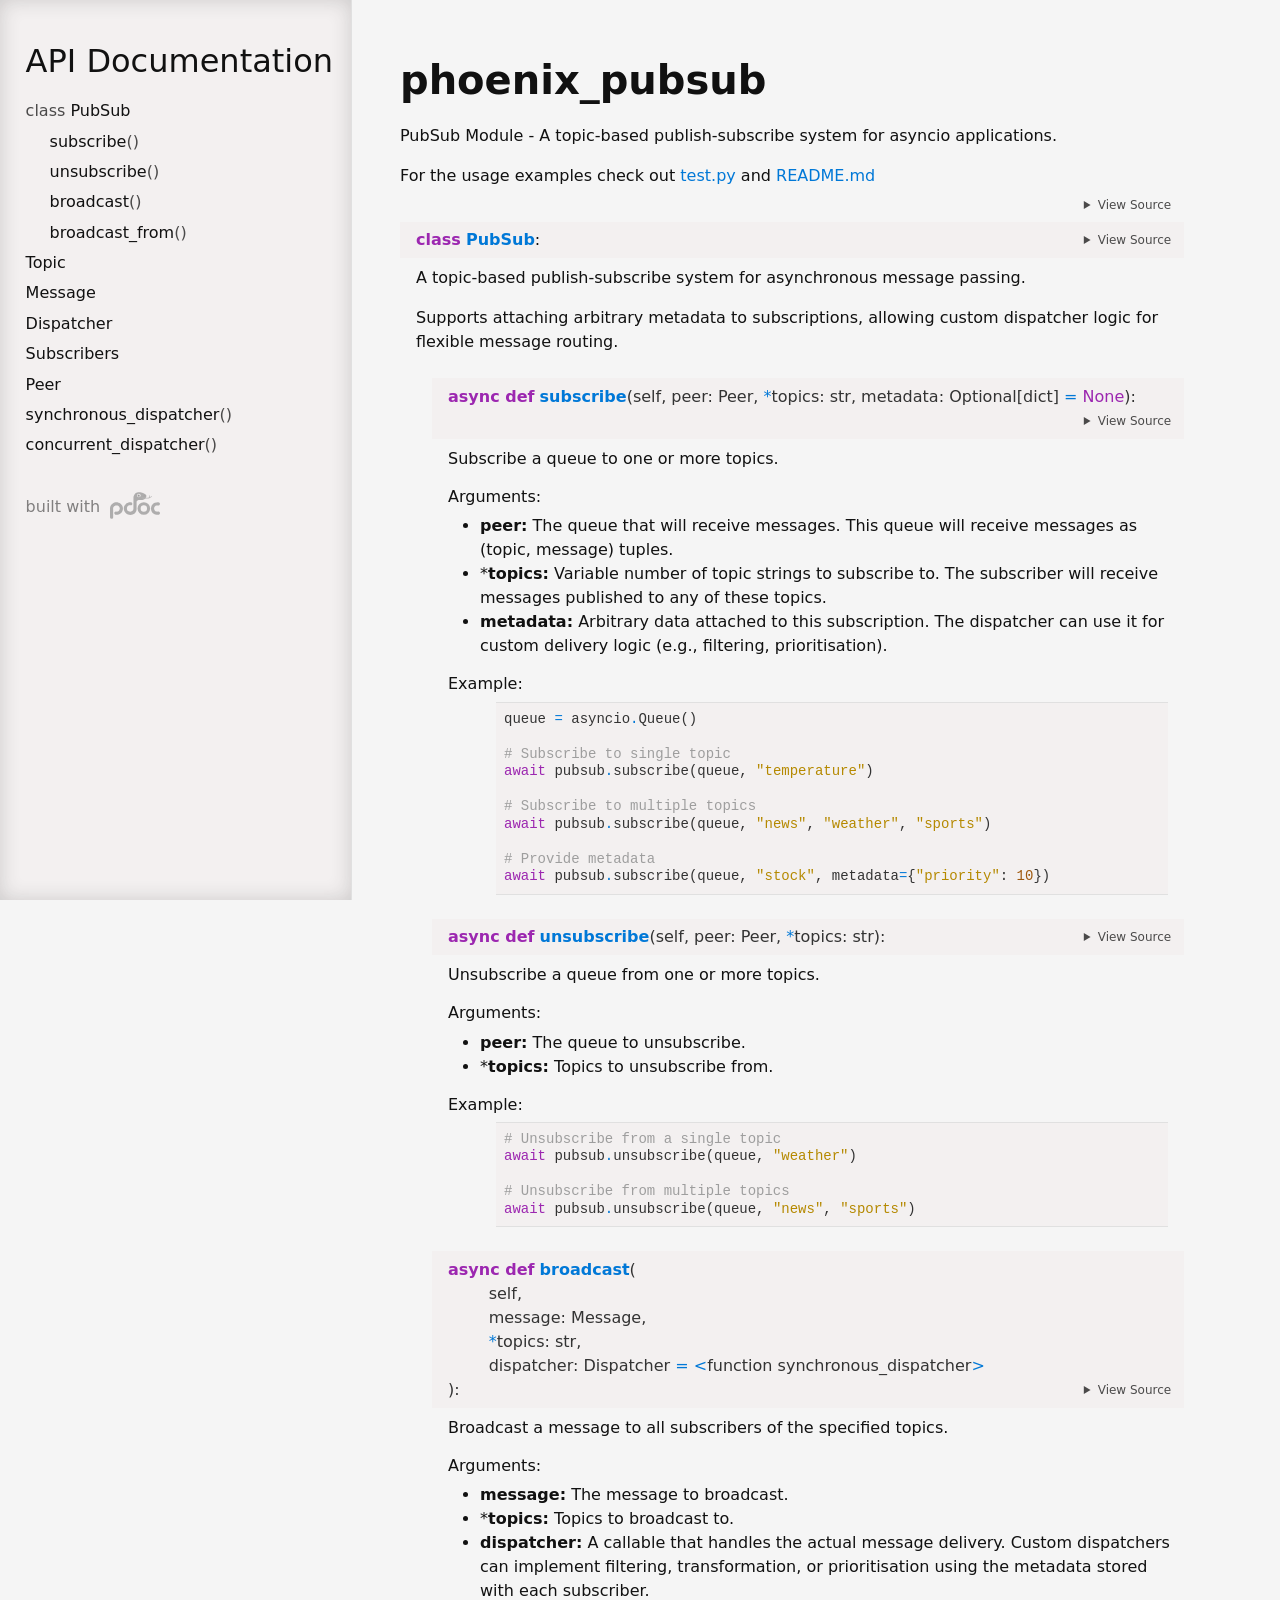
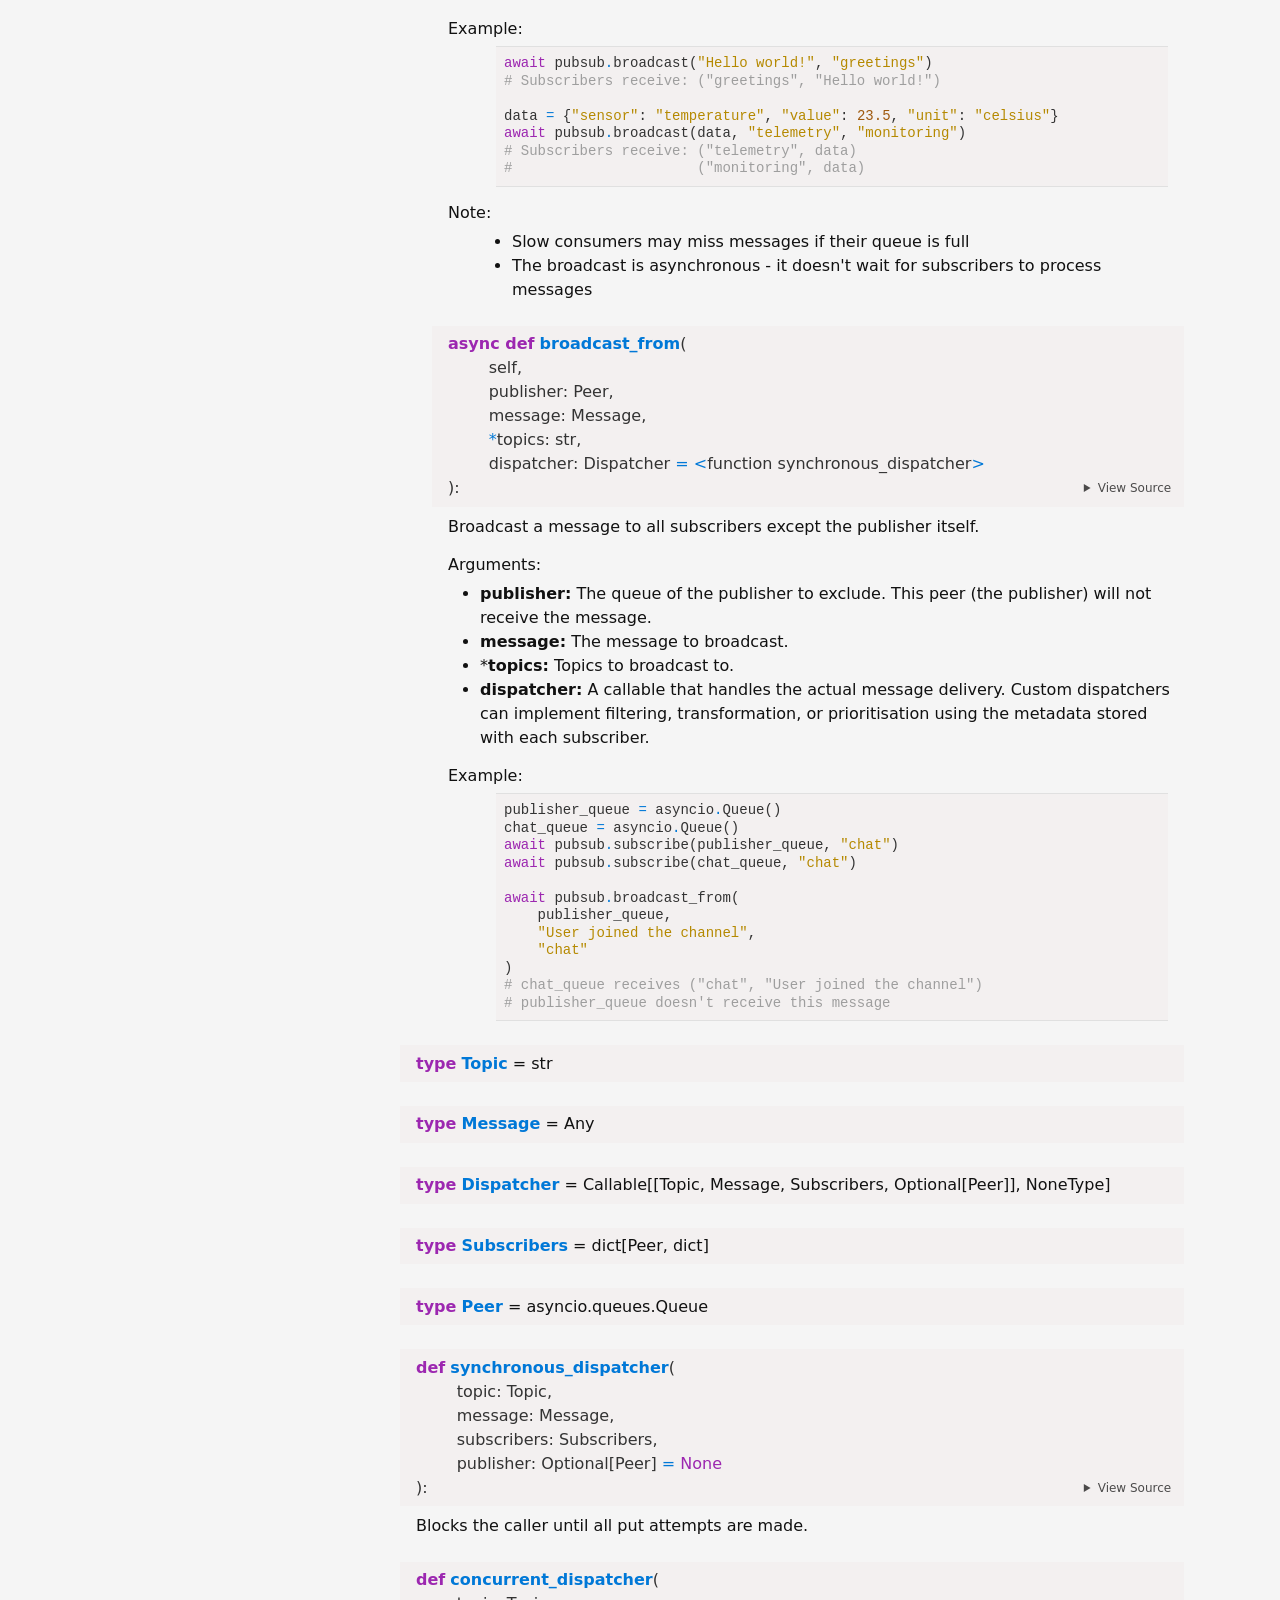
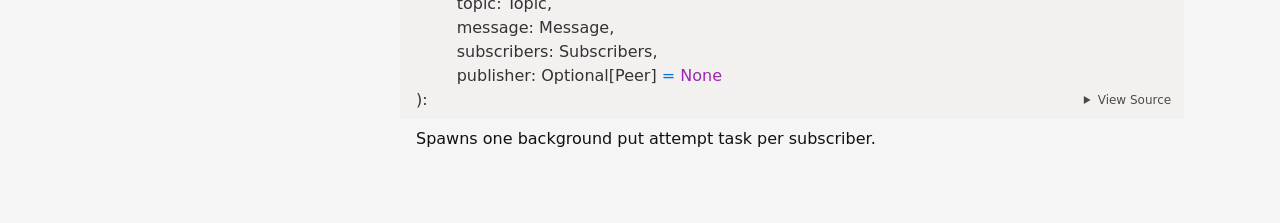
==== commit 353d1f50: "concurrent dispatcher" ====
--- a/docs/index.html
+++ b/docs/index.html
@@ -7,7 +7,7 @@
     <title>phoenix_pubsub API documentation</title>
 
     <style>/*! * Bootstrap Reboot v5.0.0 (https://getbootstrap.com/) * Copyright 2011-2021 The Bootstrap Authors * Copyright 2011-2021 Twitter, Inc. * Licensed under MIT (https://github.com/twbs/bootstrap/blob/main/LICENSE) * Forked from Normalize.css, licensed MIT (https://github.com/necolas/normalize.css/blob/master/LICENSE.md) */*,::after,::before{box-sizing:border-box}@media (prefers-reduced-motion:no-preference){:root{scroll-behavior:smooth}}body{margin:0;font-family:system-ui,-apple-system,"Segoe UI",Roboto,"Helvetica Neue",Arial,"Noto Sans","Liberation Sans",sans-serif,"Apple Color Emoji","Segoe UI Emoji","Segoe UI Symbol","Noto Color Emoji";font-size:1rem;font-weight:400;line-height:1.5;color:#212529;background-color:#fff;-webkit-text-size-adjust:100%;-webkit-tap-highlight-color:transparent}hr{margin:1rem 0;color:inherit;background-color:currentColor;border:0;opacity:.25}hr:not([size]){height:1px}h1,h2,h3,h4,h5,h6{margin-top:0;margin-bottom:.5rem;font-weight:500;line-height:1.2}h1{font-size:calc(1.375rem + 1.5vw)}@media (min-width:1200px){h1{font-size:2.5rem}}h2{font-size:calc(1.325rem + .9vw)}@media (min-width:1200px){h2{font-size:2rem}}h3{font-size:calc(1.3rem + .6vw)}@media (min-width:1200px){h3{font-size:1.75rem}}h4{font-size:calc(1.275rem + .3vw)}@media (min-width:1200px){h4{font-size:1.5rem}}h5{font-size:1.25rem}h6{font-size:1rem}p{margin-top:0;margin-bottom:1rem}abbr[data-bs-original-title],abbr[title]{-webkit-text-decoration:underline dotted;text-decoration:underline dotted;cursor:help;-webkit-text-decoration-skip-ink:none;text-decoration-skip-ink:none}address{margin-bottom:1rem;font-style:normal;line-height:inherit}ol,ul{padding-left:2rem}dl,ol,ul{margin-top:0;margin-bottom:1rem}ol ol,ol ul,ul ol,ul ul{margin-bottom:0}dt{font-weight:700}dd{margin-bottom:.5rem;margin-left:0}blockquote{margin:0 0 1rem}b,strong{font-weight:bolder}small{font-size:.875em}mark{padding:.2em;background-color:#fcf8e3}sub,sup{position:relative;font-size:.75em;line-height:0;vertical-align:baseline}sub{bottom:-.25em}sup{top:-.5em}a{color:#0d6efd;text-decoration:underline}a:hover{color:#0a58ca}a:not([href]):not([class]),a:not([href]):not([class]):hover{color:inherit;text-decoration:none}code,kbd,pre,samp{font-family:SFMono-Regular,Menlo,Monaco,Consolas,"Liberation Mono","Courier New",monospace;font-size:1em;direction:ltr;unicode-bidi:bidi-override}pre{display:block;margin-top:0;margin-bottom:1rem;overflow:auto;font-size:.875em}pre code{font-size:inherit;color:inherit;word-break:normal}code{font-size:.875em;color:#d63384;word-wrap:break-word}a>code{color:inherit}kbd{padding:.2rem .4rem;font-size:.875em;color:#fff;background-color:#212529;border-radius:.2rem}kbd kbd{padding:0;font-size:1em;font-weight:700}figure{margin:0 0 1rem}img,svg{vertical-align:middle}table{caption-side:bottom;border-collapse:collapse}caption{padding-top:.5rem;padding-bottom:.5rem;color:#6c757d;text-align:left}th{text-align:inherit;text-align:-webkit-match-parent}tbody,td,tfoot,th,thead,tr{border-color:inherit;border-style:solid;border-width:0}label{display:inline-block}button{border-radius:0}button:focus:not(:focus-visible){outline:0}button,input,optgroup,select,textarea{margin:0;font-family:inherit;font-size:inherit;line-height:inherit}button,select{text-transform:none}[role=button]{cursor:pointer}select{word-wrap:normal}select:disabled{opacity:1}[list]::-webkit-calendar-picker-indicator{display:none}[type=button],[type=reset],[type=submit],button{-webkit-appearance:button}[type=button]:not(:disabled),[type=reset]:not(:disabled),[type=submit]:not(:disabled),button:not(:disabled){cursor:pointer}::-moz-focus-inner{padding:0;border-style:none}textarea{resize:vertical}fieldset{min-width:0;padding:0;margin:0;border:0}legend{float:left;width:100%;padding:0;margin-bottom:.5rem;font-size:calc(1.275rem + .3vw);line-height:inherit}@media (min-width:1200px){legend{font-size:1.5rem}}legend+*{clear:left}::-webkit-datetime-edit-day-field,::-webkit-datetime-edit-fields-wrapper,::-webkit-datetime-edit-hour-field,::-webkit-datetime-edit-minute,::-webkit-datetime-edit-month-field,::-webkit-datetime-edit-text,::-webkit-datetime-edit-year-field{padding:0}::-webkit-inner-spin-button{height:auto}[type=search]{outline-offset:-2px;-webkit-appearance:textfield}::-webkit-search-decoration{-webkit-appearance:none}::-webkit-color-swatch-wrapper{padding:0}::file-selector-button{font:inherit}::-webkit-file-upload-button{font:inherit;-webkit-appearance:button}output{display:inline-block}iframe{border:0}summary{display:list-item;cursor:pointer}progress{vertical-align:baseline}[hidden]{display:none!important}</style>
-<!-- Dark theme styles -->
+    <!-- Dark theme styles -->
 <link rel="stylesheet" href="theme.css" media="(prefers-color-scheme: dark)">
 <link rel="stylesheet" href="syntax-highlighting.css" media="(prefers-color-scheme: dark)">
 
@@ -61,6 +61,12 @@
             <li>
                     <a class="variable" href="#Peer">Peer</a>
             </li>
+            <li>
+                    <a class="function" href="#synchronous_dispatcher">synchronous_dispatcher</a>
+            </li>
+            <li>
+                    <a class="function" href="#concurrent_dispatcher">concurrent_dispatcher</a>
+            </li>
     </ul>
 
 
@@ -92,9 +98,9 @@
 </span><span id="L-4"><a href="#L-4"><span class="linenos">4</span></a><span class="sd">For the usage examples check out [test.py](https://github.com/0riginaln0/phoenix-pubsub/blob/main/src/phoenix_pubsub/test.py) and [README.md](https://github.com/0riginaln0/phoenix-pubsub/blob/main/README.md)</span>
 </span><span id="L-5"><a href="#L-5"><span class="linenos">5</span></a><span class="sd">&quot;&quot;&quot;</span>
 </span><span id="L-6"><a href="#L-6"><span class="linenos">6</span></a>
-</span><span id="L-7"><a href="#L-7"><span class="linenos">7</span></a><span class="kn">from</span><span class="w"> </span><span class="nn">.phoenix_pubsub</span><span class="w"> </span><span class="kn">import</span> <span class="n">PubSub</span><span class="p">,</span> <span class="n">Topic</span><span class="p">,</span> <span class="n">Message</span><span class="p">,</span> <span class="n">Dispatcher</span><span class="p">,</span> <span class="n">Subscribers</span><span class="p">,</span> <span class="n">Peer</span>
+</span><span id="L-7"><a href="#L-7"><span class="linenos">7</span></a><span class="kn">from</span><span class="w"> </span><span class="nn">.phoenix_pubsub</span><span class="w"> </span><span class="kn">import</span> <span class="n">PubSub</span><span class="p">,</span> <span class="n">Topic</span><span class="p">,</span> <span class="n">Message</span><span class="p">,</span> <span class="n">Dispatcher</span><span class="p">,</span> <span class="n">Subscribers</span><span class="p">,</span> <span class="n">Peer</span><span class="p">,</span> <span class="n">synchronous_dispatcher</span><span class="p">,</span> <span class="n">concurrent_dispatcher</span>
 </span><span id="L-8"><a href="#L-8"><span class="linenos">8</span></a>
-</span><span id="L-9"><a href="#L-9"><span class="linenos">9</span></a><span class="n">__all__</span> <span class="o">=</span> <span class="p">[</span><span class="s2">&quot;PubSub&quot;</span><span class="p">,</span> <span class="s2">&quot;Topic&quot;</span><span class="p">,</span> <span class="s2">&quot;Message&quot;</span><span class="p">,</span> <span class="s2">&quot;Dispatcher&quot;</span><span class="p">,</span> <span class="s2">&quot;Subscribers&quot;</span><span class="p">,</span> <span class="s2">&quot;Peer&quot;</span><span class="p">]</span>
+</span><span id="L-9"><a href="#L-9"><span class="linenos">9</span></a><span class="n">__all__</span> <span class="o">=</span> <span class="p">[</span><span class="s2">&quot;PubSub&quot;</span><span class="p">,</span> <span class="s2">&quot;Topic&quot;</span><span class="p">,</span> <span class="s2">&quot;Message&quot;</span><span class="p">,</span> <span class="s2">&quot;Dispatcher&quot;</span><span class="p">,</span> <span class="s2">&quot;Subscribers&quot;</span><span class="p">,</span> <span class="s2">&quot;Peer&quot;</span><span class="p">,</span> <span class="s2">&quot;synchronous_dispatcher&quot;</span><span class="p">,</span> <span class="s2">&quot;concurrent_dispatcher&quot;</span><span class="p">]</span>
 </span></pre></div>
 
 
@@ -110,162 +116,162 @@
 
     </div>
     <a class="headerlink" href="#PubSub"></a>
-            <div class="pdoc-code codehilite"><pre><span></span><span id="PubSub-36"><a href="#PubSub-36"><span class="linenos"> 36</span></a><span class="k">class</span><span class="w"> </span><span class="nc">PubSub</span><span class="p">:</span>
-</span><span id="PubSub-37"><a href="#PubSub-37"><span class="linenos"> 37</span></a><span class="w">    </span><span class="sd">&quot;&quot;&quot;</span>
-</span><span id="PubSub-38"><a href="#PubSub-38"><span class="linenos"> 38</span></a><span class="sd">    A topic-based publish-subscribe system for asynchronous message passing.</span>
-</span><span id="PubSub-39"><a href="#PubSub-39"><span class="linenos"> 39</span></a>
-</span><span id="PubSub-40"><a href="#PubSub-40"><span class="linenos"> 40</span></a><span class="sd">    Supports attaching arbitrary metadata to subscriptions, allowing custom</span>
-</span><span id="PubSub-41"><a href="#PubSub-41"><span class="linenos"> 41</span></a><span class="sd">    dispatcher logic for flexible message routing.</span>
-</span><span id="PubSub-42"><a href="#PubSub-42"><span class="linenos"> 42</span></a><span class="sd">    &quot;&quot;&quot;</span>
-</span><span id="PubSub-43"><a href="#PubSub-43"><span class="linenos"> 43</span></a>
-</span><span id="PubSub-44"><a href="#PubSub-44"><span class="linenos"> 44</span></a>    <span class="k">def</span><span class="w"> </span><span class="fm">__init__</span><span class="p">(</span><span class="bp">self</span><span class="p">):</span>
-</span><span id="PubSub-45"><a href="#PubSub-45"><span class="linenos"> 45</span></a>        <span class="bp">self</span><span class="o">.</span><span class="n">_topics</span><span class="p">:</span> <span class="n">Registry</span> <span class="o">=</span> <span class="n">defaultdict</span><span class="p">(</span><span class="nb">dict</span><span class="p">)</span>
-</span><span id="PubSub-46"><a href="#PubSub-46"><span class="linenos"> 46</span></a>        <span class="s2">&quot;Dictionary mapping Topics to Subscribers&quot;</span>
-</span><span id="PubSub-47"><a href="#PubSub-47"><span class="linenos"> 47</span></a>        <span class="bp">self</span><span class="o">.</span><span class="n">_lock</span> <span class="o">=</span> <span class="n">asyncio</span><span class="o">.</span><span class="n">Lock</span><span class="p">()</span>
-</span><span id="PubSub-48"><a href="#PubSub-48"><span class="linenos"> 48</span></a>        <span class="s2">&quot;Lock for thread-safe operations on the registry&quot;</span>
-</span><span id="PubSub-49"><a href="#PubSub-49"><span class="linenos"> 49</span></a>
-</span><span id="PubSub-50"><a href="#PubSub-50"><span class="linenos"> 50</span></a>    <span class="k">async</span> <span class="k">def</span><span class="w"> </span><span class="nf">subscribe</span><span class="p">(</span>
-</span><span id="PubSub-51"><a href="#PubSub-51"><span class="linenos"> 51</span></a>        <span class="bp">self</span><span class="p">,</span> <span class="n">peer</span><span class="p">:</span> <span class="n">Peer</span><span class="p">,</span> <span class="o">*</span><span class="n">topics</span><span class="p">:</span> <span class="nb">str</span><span class="p">,</span> <span class="n">metadata</span><span class="p">:</span> <span class="n">Optional</span><span class="p">[</span><span class="nb">dict</span><span class="p">]</span> <span class="o">=</span> <span class="kc">None</span>
-</span><span id="PubSub-52"><a href="#PubSub-52"><span class="linenos"> 52</span></a>    <span class="p">):</span>
-</span><span id="PubSub-53"><a href="#PubSub-53"><span class="linenos"> 53</span></a><span class="w">        </span><span class="sd">&quot;&quot;&quot;</span>
-</span><span id="PubSub-54"><a href="#PubSub-54"><span class="linenos"> 54</span></a><span class="sd">        Subscribe a queue to one or more topics.</span>
-</span><span id="PubSub-55"><a href="#PubSub-55"><span class="linenos"> 55</span></a>
-</span><span id="PubSub-56"><a href="#PubSub-56"><span class="linenos"> 56</span></a><span class="sd">        Args:</span>
-</span><span id="PubSub-57"><a href="#PubSub-57"><span class="linenos"> 57</span></a><span class="sd">            peer: The queue that will receive messages.</span>
-</span><span id="PubSub-58"><a href="#PubSub-58"><span class="linenos"> 58</span></a><span class="sd">                This queue will receive messages as (topic, message) tuples.</span>
-</span><span id="PubSub-59"><a href="#PubSub-59"><span class="linenos"> 59</span></a><span class="sd">            *topics: Variable number of topic strings to subscribe to.</span>
-</span><span id="PubSub-60"><a href="#PubSub-60"><span class="linenos"> 60</span></a><span class="sd">                The subscriber will receive messages published to any of these topics.</span>
-</span><span id="PubSub-61"><a href="#PubSub-61"><span class="linenos"> 61</span></a><span class="sd">            metadata: Arbitrary data attached to this subscription.</span>
-</span><span id="PubSub-62"><a href="#PubSub-62"><span class="linenos"> 62</span></a><span class="sd">                The dispatcher can use it for custom delivery logic (e.g., filtering,</span>
-</span><span id="PubSub-63"><a href="#PubSub-63"><span class="linenos"> 63</span></a><span class="sd">                prioritisation).</span>
-</span><span id="PubSub-64"><a href="#PubSub-64"><span class="linenos"> 64</span></a>
-</span><span id="PubSub-65"><a href="#PubSub-65"><span class="linenos"> 65</span></a><span class="sd">        Example:</span>
-</span><span id="PubSub-66"><a href="#PubSub-66"><span class="linenos"> 66</span></a><span class="sd">            ```python</span>
-</span><span id="PubSub-67"><a href="#PubSub-67"><span class="linenos"> 67</span></a><span class="sd">            queue = asyncio.Queue()</span>
-</span><span id="PubSub-68"><a href="#PubSub-68"><span class="linenos"> 68</span></a>
-</span><span id="PubSub-69"><a href="#PubSub-69"><span class="linenos"> 69</span></a><span class="sd">            # Subscribe to single topic</span>
-</span><span id="PubSub-70"><a href="#PubSub-70"><span class="linenos"> 70</span></a><span class="sd">            await pubsub.subscribe(queue, &quot;temperature&quot;)</span>
+            <div class="pdoc-code codehilite"><pre><span></span><span id="PubSub-58"><a href="#PubSub-58"><span class="linenos"> 58</span></a><span class="k">class</span><span class="w"> </span><span class="nc">PubSub</span><span class="p">:</span>
+</span><span id="PubSub-59"><a href="#PubSub-59"><span class="linenos"> 59</span></a><span class="w">    </span><span class="sd">&quot;&quot;&quot;</span>
+</span><span id="PubSub-60"><a href="#PubSub-60"><span class="linenos"> 60</span></a><span class="sd">    A topic-based publish-subscribe system for asynchronous message passing.</span>
+</span><span id="PubSub-61"><a href="#PubSub-61"><span class="linenos"> 61</span></a>
+</span><span id="PubSub-62"><a href="#PubSub-62"><span class="linenos"> 62</span></a><span class="sd">    Supports attaching arbitrary metadata to subscriptions, allowing custom</span>
+</span><span id="PubSub-63"><a href="#PubSub-63"><span class="linenos"> 63</span></a><span class="sd">    dispatcher logic for flexible message routing.</span>
+</span><span id="PubSub-64"><a href="#PubSub-64"><span class="linenos"> 64</span></a><span class="sd">    &quot;&quot;&quot;</span>
+</span><span id="PubSub-65"><a href="#PubSub-65"><span class="linenos"> 65</span></a>
+</span><span id="PubSub-66"><a href="#PubSub-66"><span class="linenos"> 66</span></a>    <span class="k">def</span><span class="w"> </span><span class="fm">__init__</span><span class="p">(</span><span class="bp">self</span><span class="p">):</span>
+</span><span id="PubSub-67"><a href="#PubSub-67"><span class="linenos"> 67</span></a>        <span class="bp">self</span><span class="o">.</span><span class="n">_topics</span><span class="p">:</span> <span class="n">Registry</span> <span class="o">=</span> <span class="n">defaultdict</span><span class="p">(</span><span class="nb">dict</span><span class="p">)</span>
+</span><span id="PubSub-68"><a href="#PubSub-68"><span class="linenos"> 68</span></a>        <span class="s2">&quot;Dictionary mapping Topics to Subscribers&quot;</span>
+</span><span id="PubSub-69"><a href="#PubSub-69"><span class="linenos"> 69</span></a>        <span class="bp">self</span><span class="o">.</span><span class="n">_lock</span> <span class="o">=</span> <span class="n">asyncio</span><span class="o">.</span><span class="n">Lock</span><span class="p">()</span>
+</span><span id="PubSub-70"><a href="#PubSub-70"><span class="linenos"> 70</span></a>        <span class="s2">&quot;Lock for thread-safe operations on the registry&quot;</span>
 </span><span id="PubSub-71"><a href="#PubSub-71"><span class="linenos"> 71</span></a>
-</span><span id="PubSub-72"><a href="#PubSub-72"><span class="linenos"> 72</span></a><span class="sd">            # Subscribe to multiple topics</span>
-</span><span id="PubSub-73"><a href="#PubSub-73"><span class="linenos"> 73</span></a><span class="sd">            await pubsub.subscribe(queue, &quot;news&quot;, &quot;weather&quot;, &quot;sports&quot;)</span>
-</span><span id="PubSub-74"><a href="#PubSub-74"><span class="linenos"> 74</span></a>
-</span><span id="PubSub-75"><a href="#PubSub-75"><span class="linenos"> 75</span></a><span class="sd">            # Provide metadata</span>
-</span><span id="PubSub-76"><a href="#PubSub-76"><span class="linenos"> 76</span></a><span class="sd">            await pubsub.subscribe(queue, &quot;stock&quot;, metadata={&quot;priority&quot;: 10})</span>
-</span><span id="PubSub-77"><a href="#PubSub-77"><span class="linenos"> 77</span></a><span class="sd">            ```</span>
-</span><span id="PubSub-78"><a href="#PubSub-78"><span class="linenos"> 78</span></a><span class="sd">        &quot;&quot;&quot;</span>
-</span><span id="PubSub-79"><a href="#PubSub-79"><span class="linenos"> 79</span></a>        <span class="n">metadata</span> <span class="o">=</span> <span class="n">metadata</span> <span class="ow">or</span> <span class="p">{}</span>
-</span><span id="PubSub-80"><a href="#PubSub-80"><span class="linenos"> 80</span></a>        <span class="k">async</span> <span class="k">with</span> <span class="bp">self</span><span class="o">.</span><span class="n">_lock</span><span class="p">:</span>
-</span><span id="PubSub-81"><a href="#PubSub-81"><span class="linenos"> 81</span></a>            <span class="k">for</span> <span class="n">topic</span> <span class="ow">in</span> <span class="n">topics</span><span class="p">:</span>
-</span><span id="PubSub-82"><a href="#PubSub-82"><span class="linenos"> 82</span></a>                <span class="bp">self</span><span class="o">.</span><span class="n">_topics</span><span class="p">[</span><span class="n">topic</span><span class="p">][</span><span class="n">peer</span><span class="p">]</span> <span class="o">=</span> <span class="n">metadata</span>
-</span><span id="PubSub-83"><a href="#PubSub-83"><span class="linenos"> 83</span></a>
-</span><span id="PubSub-84"><a href="#PubSub-84"><span class="linenos"> 84</span></a>    <span class="k">async</span> <span class="k">def</span><span class="w"> </span><span class="nf">unsubscribe</span><span class="p">(</span><span class="bp">self</span><span class="p">,</span> <span class="n">peer</span><span class="p">:</span> <span class="n">Peer</span><span class="p">,</span> <span class="o">*</span><span class="n">topics</span><span class="p">:</span> <span class="nb">str</span><span class="p">):</span>
-</span><span id="PubSub-85"><a href="#PubSub-85"><span class="linenos"> 85</span></a><span class="w">        </span><span class="sd">&quot;&quot;&quot;</span>
-</span><span id="PubSub-86"><a href="#PubSub-86"><span class="linenos"> 86</span></a><span class="sd">        Unsubscribe a queue from one or more topics.</span>
-</span><span id="PubSub-87"><a href="#PubSub-87"><span class="linenos"> 87</span></a>
-</span><span id="PubSub-88"><a href="#PubSub-88"><span class="linenos"> 88</span></a><span class="sd">        Args:</span>
-</span><span id="PubSub-89"><a href="#PubSub-89"><span class="linenos"> 89</span></a><span class="sd">            peer: The queue to unsubscribe.</span>
-</span><span id="PubSub-90"><a href="#PubSub-90"><span class="linenos"> 90</span></a><span class="sd">            *topics: Topics to unsubscribe from.</span>
-</span><span id="PubSub-91"><a href="#PubSub-91"><span class="linenos"> 91</span></a>
-</span><span id="PubSub-92"><a href="#PubSub-92"><span class="linenos"> 92</span></a><span class="sd">        Example:</span>
-</span><span id="PubSub-93"><a href="#PubSub-93"><span class="linenos"> 93</span></a><span class="sd">            ```python</span>
-</span><span id="PubSub-94"><a href="#PubSub-94"><span class="linenos"> 94</span></a><span class="sd">            # Unsubscribe from a single topic</span>
-</span><span id="PubSub-95"><a href="#PubSub-95"><span class="linenos"> 95</span></a><span class="sd">            await pubsub.unsubscribe(queue, &quot;weather&quot;)</span>
+</span><span id="PubSub-72"><a href="#PubSub-72"><span class="linenos"> 72</span></a>    <span class="k">async</span> <span class="k">def</span><span class="w"> </span><span class="nf">subscribe</span><span class="p">(</span>
+</span><span id="PubSub-73"><a href="#PubSub-73"><span class="linenos"> 73</span></a>        <span class="bp">self</span><span class="p">,</span> <span class="n">peer</span><span class="p">:</span> <span class="n">Peer</span><span class="p">,</span> <span class="o">*</span><span class="n">topics</span><span class="p">:</span> <span class="nb">str</span><span class="p">,</span> <span class="n">metadata</span><span class="p">:</span> <span class="n">Optional</span><span class="p">[</span><span class="nb">dict</span><span class="p">]</span> <span class="o">=</span> <span class="kc">None</span>
+</span><span id="PubSub-74"><a href="#PubSub-74"><span class="linenos"> 74</span></a>    <span class="p">):</span>
+</span><span id="PubSub-75"><a href="#PubSub-75"><span class="linenos"> 75</span></a><span class="w">        </span><span class="sd">&quot;&quot;&quot;</span>
+</span><span id="PubSub-76"><a href="#PubSub-76"><span class="linenos"> 76</span></a><span class="sd">        Subscribe a queue to one or more topics.</span>
+</span><span id="PubSub-77"><a href="#PubSub-77"><span class="linenos"> 77</span></a>
+</span><span id="PubSub-78"><a href="#PubSub-78"><span class="linenos"> 78</span></a><span class="sd">        Args:</span>
+</span><span id="PubSub-79"><a href="#PubSub-79"><span class="linenos"> 79</span></a><span class="sd">            peer: The queue that will receive messages.</span>
+</span><span id="PubSub-80"><a href="#PubSub-80"><span class="linenos"> 80</span></a><span class="sd">                This queue will receive messages as (topic, message) tuples.</span>
+</span><span id="PubSub-81"><a href="#PubSub-81"><span class="linenos"> 81</span></a><span class="sd">            *topics: Variable number of topic strings to subscribe to.</span>
+</span><span id="PubSub-82"><a href="#PubSub-82"><span class="linenos"> 82</span></a><span class="sd">                The subscriber will receive messages published to any of these topics.</span>
+</span><span id="PubSub-83"><a href="#PubSub-83"><span class="linenos"> 83</span></a><span class="sd">            metadata: Arbitrary data attached to this subscription.</span>
+</span><span id="PubSub-84"><a href="#PubSub-84"><span class="linenos"> 84</span></a><span class="sd">                The dispatcher can use it for custom delivery logic (e.g., filtering,</span>
+</span><span id="PubSub-85"><a href="#PubSub-85"><span class="linenos"> 85</span></a><span class="sd">                prioritisation).</span>
+</span><span id="PubSub-86"><a href="#PubSub-86"><span class="linenos"> 86</span></a>
+</span><span id="PubSub-87"><a href="#PubSub-87"><span class="linenos"> 87</span></a><span class="sd">        Example:</span>
+</span><span id="PubSub-88"><a href="#PubSub-88"><span class="linenos"> 88</span></a><span class="sd">            ```python</span>
+</span><span id="PubSub-89"><a href="#PubSub-89"><span class="linenos"> 89</span></a><span class="sd">            queue = asyncio.Queue()</span>
+</span><span id="PubSub-90"><a href="#PubSub-90"><span class="linenos"> 90</span></a>
+</span><span id="PubSub-91"><a href="#PubSub-91"><span class="linenos"> 91</span></a><span class="sd">            # Subscribe to single topic</span>
+</span><span id="PubSub-92"><a href="#PubSub-92"><span class="linenos"> 92</span></a><span class="sd">            await pubsub.subscribe(queue, &quot;temperature&quot;)</span>
+</span><span id="PubSub-93"><a href="#PubSub-93"><span class="linenos"> 93</span></a>
+</span><span id="PubSub-94"><a href="#PubSub-94"><span class="linenos"> 94</span></a><span class="sd">            # Subscribe to multiple topics</span>
+</span><span id="PubSub-95"><a href="#PubSub-95"><span class="linenos"> 95</span></a><span class="sd">            await pubsub.subscribe(queue, &quot;news&quot;, &quot;weather&quot;, &quot;sports&quot;)</span>
 </span><span id="PubSub-96"><a href="#PubSub-96"><span class="linenos"> 96</span></a>
-</span><span id="PubSub-97"><a href="#PubSub-97"><span class="linenos"> 97</span></a><span class="sd">            # Unsubscribe from multiple topics</span>
-</span><span id="PubSub-98"><a href="#PubSub-98"><span class="linenos"> 98</span></a><span class="sd">            await pubsub.unsubscribe(queue, &quot;news&quot;, &quot;sports&quot;)</span>
+</span><span id="PubSub-97"><a href="#PubSub-97"><span class="linenos"> 97</span></a><span class="sd">            # Provide metadata</span>
+</span><span id="PubSub-98"><a href="#PubSub-98"><span class="linenos"> 98</span></a><span class="sd">            await pubsub.subscribe(queue, &quot;stock&quot;, metadata={&quot;priority&quot;: 10})</span>
 </span><span id="PubSub-99"><a href="#PubSub-99"><span class="linenos"> 99</span></a><span class="sd">            ```</span>
 </span><span id="PubSub-100"><a href="#PubSub-100"><span class="linenos">100</span></a><span class="sd">        &quot;&quot;&quot;</span>
-</span><span id="PubSub-101"><a href="#PubSub-101"><span class="linenos">101</span></a>        <span class="k">async</span> <span class="k">with</span> <span class="bp">self</span><span class="o">.</span><span class="n">_lock</span><span class="p">:</span>
-</span><span id="PubSub-102"><a href="#PubSub-102"><span class="linenos">102</span></a>            <span class="k">for</span> <span class="n">topic</span> <span class="ow">in</span> <span class="n">topics</span><span class="p">:</span>
-</span><span id="PubSub-103"><a href="#PubSub-103"><span class="linenos">103</span></a>                <span class="k">if</span> <span class="n">subscribers</span> <span class="o">:=</span> <span class="bp">self</span><span class="o">.</span><span class="n">_topics</span><span class="o">.</span><span class="n">get</span><span class="p">(</span><span class="n">topic</span><span class="p">):</span>
-</span><span id="PubSub-104"><a href="#PubSub-104"><span class="linenos">104</span></a>                    <span class="n">subscribers</span><span class="o">.</span><span class="n">pop</span><span class="p">(</span><span class="n">peer</span><span class="p">,</span> <span class="kc">None</span><span class="p">)</span>
-</span><span id="PubSub-105"><a href="#PubSub-105"><span class="linenos">105</span></a>                    <span class="k">if</span> <span class="ow">not</span> <span class="n">subscribers</span><span class="p">:</span>
-</span><span id="PubSub-106"><a href="#PubSub-106"><span class="linenos">106</span></a>                        <span class="k">del</span> <span class="bp">self</span><span class="o">.</span><span class="n">_topics</span><span class="p">[</span><span class="n">topic</span><span class="p">]</span>
-</span><span id="PubSub-107"><a href="#PubSub-107"><span class="linenos">107</span></a>
-</span><span id="PubSub-108"><a href="#PubSub-108"><span class="linenos">108</span></a>    <span class="k">async</span> <span class="k">def</span><span class="w"> </span><span class="nf">broadcast</span><span class="p">(</span>
-</span><span id="PubSub-109"><a href="#PubSub-109"><span class="linenos">109</span></a>        <span class="bp">self</span><span class="p">,</span>
-</span><span id="PubSub-110"><a href="#PubSub-110"><span class="linenos">110</span></a>        <span class="n">message</span><span class="p">:</span> <span class="n">Message</span><span class="p">,</span>
-</span><span id="PubSub-111"><a href="#PubSub-111"><span class="linenos">111</span></a>        <span class="o">*</span><span class="n">topics</span><span class="p">:</span> <span class="nb">str</span><span class="p">,</span>
-</span><span id="PubSub-112"><a href="#PubSub-112"><span class="linenos">112</span></a>        <span class="n">dispatcher</span><span class="p">:</span> <span class="n">Dispatcher</span> <span class="o">=</span> <span class="n">default_dispatcher</span><span class="p">,</span>
-</span><span id="PubSub-113"><a href="#PubSub-113"><span class="linenos">113</span></a>    <span class="p">):</span>
-</span><span id="PubSub-114"><a href="#PubSub-114"><span class="linenos">114</span></a><span class="w">        </span><span class="sd">&quot;&quot;&quot;</span>
-</span><span id="PubSub-115"><a href="#PubSub-115"><span class="linenos">115</span></a><span class="sd">        Broadcast a message to all subscribers of the specified topics.</span>
-</span><span id="PubSub-116"><a href="#PubSub-116"><span class="linenos">116</span></a>
-</span><span id="PubSub-117"><a href="#PubSub-117"><span class="linenos">117</span></a><span class="sd">        Args:</span>
-</span><span id="PubSub-118"><a href="#PubSub-118"><span class="linenos">118</span></a><span class="sd">            message: The message to broadcast.</span>
-</span><span id="PubSub-119"><a href="#PubSub-119"><span class="linenos">119</span></a><span class="sd">            *topics: Topics to broadcast to.</span>
-</span><span id="PubSub-120"><a href="#PubSub-120"><span class="linenos">120</span></a><span class="sd">            dispatcher: A callable that handles the actual message delivery.</span>
-</span><span id="PubSub-121"><a href="#PubSub-121"><span class="linenos">121</span></a><span class="sd">                Custom dispatchers can implement filtering, transformation,</span>
-</span><span id="PubSub-122"><a href="#PubSub-122"><span class="linenos">122</span></a><span class="sd">                or prioritisation using the metadata stored with each subscriber.</span>
-</span><span id="PubSub-123"><a href="#PubSub-123"><span class="linenos">123</span></a>
-</span><span id="PubSub-124"><a href="#PubSub-124"><span class="linenos">124</span></a><span class="sd">        Example:</span>
-</span><span id="PubSub-125"><a href="#PubSub-125"><span class="linenos">125</span></a><span class="sd">            ```python</span>
-</span><span id="PubSub-126"><a href="#PubSub-126"><span class="linenos">126</span></a><span class="sd">            await pubsub.broadcast(&quot;Hello world!&quot;, &quot;greetings&quot;)</span>
-</span><span id="PubSub-127"><a href="#PubSub-127"><span class="linenos">127</span></a><span class="sd">            # Subscribers receive: (&quot;greetings&quot;, &quot;Hello world!&quot;)</span>
-</span><span id="PubSub-128"><a href="#PubSub-128"><span class="linenos">128</span></a>
-</span><span id="PubSub-129"><a href="#PubSub-129"><span class="linenos">129</span></a><span class="sd">            data = {&quot;sensor&quot;: &quot;temperature&quot;, &quot;value&quot;: 23.5, &quot;unit&quot;: &quot;celsius&quot;}</span>
-</span><span id="PubSub-130"><a href="#PubSub-130"><span class="linenos">130</span></a><span class="sd">            await pubsub.broadcast(data, &quot;telemetry&quot;, &quot;monitoring&quot;)</span>
-</span><span id="PubSub-131"><a href="#PubSub-131"><span class="linenos">131</span></a><span class="sd">            # Subscribers receive: (&quot;telemetry&quot;, data)</span>
-</span><span id="PubSub-132"><a href="#PubSub-132"><span class="linenos">132</span></a><span class="sd">            #                      (&quot;monitoring&quot;, data)</span>
-</span><span id="PubSub-133"><a href="#PubSub-133"><span class="linenos">133</span></a><span class="sd">            ```</span>
-</span><span id="PubSub-134"><a href="#PubSub-134"><span class="linenos">134</span></a>
-</span><span id="PubSub-135"><a href="#PubSub-135"><span class="linenos">135</span></a><span class="sd">        Note:</span>
-</span><span id="PubSub-136"><a href="#PubSub-136"><span class="linenos">136</span></a><span class="sd">            - Slow consumers may miss messages if their queue is full</span>
-</span><span id="PubSub-137"><a href="#PubSub-137"><span class="linenos">137</span></a><span class="sd">            - The broadcast is asynchronous - it doesn&#39;t wait for subscribers to process messages</span>
-</span><span id="PubSub-138"><a href="#PubSub-138"><span class="linenos">138</span></a><span class="sd">        &quot;&quot;&quot;</span>
-</span><span id="PubSub-139"><a href="#PubSub-139"><span class="linenos">139</span></a>        <span class="n">pending</span><span class="p">:</span> <span class="nb">list</span><span class="p">[</span><span class="nb">tuple</span><span class="p">[</span><span class="n">Topic</span><span class="p">,</span> <span class="nb">dict</span><span class="p">[</span><span class="n">Peer</span><span class="p">,</span> <span class="nb">dict</span><span class="p">]]]</span> <span class="o">=</span> <span class="p">[]</span>
-</span><span id="PubSub-140"><a href="#PubSub-140"><span class="linenos">140</span></a>        <span class="k">async</span> <span class="k">with</span> <span class="bp">self</span><span class="o">.</span><span class="n">_lock</span><span class="p">:</span>
-</span><span id="PubSub-141"><a href="#PubSub-141"><span class="linenos">141</span></a>            <span class="k">for</span> <span class="n">topic</span> <span class="ow">in</span> <span class="n">topics</span><span class="p">:</span>
-</span><span id="PubSub-142"><a href="#PubSub-142"><span class="linenos">142</span></a>                <span class="k">if</span> <span class="n">subscribers</span> <span class="o">:=</span> <span class="bp">self</span><span class="o">.</span><span class="n">_topics</span><span class="o">.</span><span class="n">get</span><span class="p">(</span><span class="n">topic</span><span class="p">):</span>
-</span><span id="PubSub-143"><a href="#PubSub-143"><span class="linenos">143</span></a>                    <span class="n">pending</span><span class="o">.</span><span class="n">append</span><span class="p">((</span><span class="n">topic</span><span class="p">,</span> <span class="n">subscribers</span><span class="o">.</span><span class="n">copy</span><span class="p">()))</span>
-</span><span id="PubSub-144"><a href="#PubSub-144"><span class="linenos">144</span></a>
-</span><span id="PubSub-145"><a href="#PubSub-145"><span class="linenos">145</span></a>        <span class="k">for</span> <span class="n">topic</span><span class="p">,</span> <span class="n">subscribers</span> <span class="ow">in</span> <span class="n">pending</span><span class="p">:</span>
-</span><span id="PubSub-146"><a href="#PubSub-146"><span class="linenos">146</span></a>            <span class="n">dispatcher</span><span class="p">(</span><span class="n">topic</span><span class="p">,</span> <span class="n">message</span><span class="p">,</span> <span class="n">subscribers</span><span class="p">,</span> <span class="kc">None</span><span class="p">)</span>
-</span><span id="PubSub-147"><a href="#PubSub-147"><span class="linenos">147</span></a>
-</span><span id="PubSub-148"><a href="#PubSub-148"><span class="linenos">148</span></a>    <span class="k">async</span> <span class="k">def</span><span class="w"> </span><span class="nf">broadcast_from</span><span class="p">(</span>
-</span><span id="PubSub-149"><a href="#PubSub-149"><span class="linenos">149</span></a>        <span class="bp">self</span><span class="p">,</span>
-</span><span id="PubSub-150"><a href="#PubSub-150"><span class="linenos">150</span></a>        <span class="n">publisher</span><span class="p">:</span> <span class="n">Peer</span><span class="p">,</span>
-</span><span id="PubSub-151"><a href="#PubSub-151"><span class="linenos">151</span></a>        <span class="n">message</span><span class="p">:</span> <span class="n">Message</span><span class="p">,</span>
-</span><span id="PubSub-152"><a href="#PubSub-152"><span class="linenos">152</span></a>        <span class="o">*</span><span class="n">topics</span><span class="p">:</span> <span class="nb">str</span><span class="p">,</span>
-</span><span id="PubSub-153"><a href="#PubSub-153"><span class="linenos">153</span></a>        <span class="n">dispatcher</span><span class="p">:</span> <span class="n">Dispatcher</span> <span class="o">=</span> <span class="n">default_dispatcher</span><span class="p">,</span>
-</span><span id="PubSub-154"><a href="#PubSub-154"><span class="linenos">154</span></a>    <span class="p">):</span>
-</span><span id="PubSub-155"><a href="#PubSub-155"><span class="linenos">155</span></a><span class="w">        </span><span class="sd">&quot;&quot;&quot;</span>
-</span><span id="PubSub-156"><a href="#PubSub-156"><span class="linenos">156</span></a><span class="sd">        Broadcast a message to all subscribers except the publisher itself.</span>
-</span><span id="PubSub-157"><a href="#PubSub-157"><span class="linenos">157</span></a>
-</span><span id="PubSub-158"><a href="#PubSub-158"><span class="linenos">158</span></a><span class="sd">        Args:</span>
-</span><span id="PubSub-159"><a href="#PubSub-159"><span class="linenos">159</span></a><span class="sd">            publisher: The queue of the publisher to exclude.</span>
-</span><span id="PubSub-160"><a href="#PubSub-160"><span class="linenos">160</span></a><span class="sd">                This peer (the publisher) will not receive the message.</span>
-</span><span id="PubSub-161"><a href="#PubSub-161"><span class="linenos">161</span></a><span class="sd">            message: The message to broadcast.</span>
-</span><span id="PubSub-162"><a href="#PubSub-162"><span class="linenos">162</span></a><span class="sd">            *topics: Topics to broadcast to.</span>
-</span><span id="PubSub-163"><a href="#PubSub-163"><span class="linenos">163</span></a><span class="sd">            dispatcher: A callable that handles the actual message delivery.</span>
-</span><span id="PubSub-164"><a href="#PubSub-164"><span class="linenos">164</span></a><span class="sd">                Custom dispatchers can implement filtering, transformation,</span>
-</span><span id="PubSub-165"><a href="#PubSub-165"><span class="linenos">165</span></a><span class="sd">                or prioritisation using the metadata stored with each subscriber.</span>
+</span><span id="PubSub-101"><a href="#PubSub-101"><span class="linenos">101</span></a>        <span class="n">metadata</span> <span class="o">=</span> <span class="n">metadata</span> <span class="ow">or</span> <span class="p">{}</span>
+</span><span id="PubSub-102"><a href="#PubSub-102"><span class="linenos">102</span></a>        <span class="k">async</span> <span class="k">with</span> <span class="bp">self</span><span class="o">.</span><span class="n">_lock</span><span class="p">:</span>
+</span><span id="PubSub-103"><a href="#PubSub-103"><span class="linenos">103</span></a>            <span class="k">for</span> <span class="n">topic</span> <span class="ow">in</span> <span class="n">topics</span><span class="p">:</span>
+</span><span id="PubSub-104"><a href="#PubSub-104"><span class="linenos">104</span></a>                <span class="bp">self</span><span class="o">.</span><span class="n">_topics</span><span class="p">[</span><span class="n">topic</span><span class="p">][</span><span class="n">peer</span><span class="p">]</span> <span class="o">=</span> <span class="n">metadata</span>
+</span><span id="PubSub-105"><a href="#PubSub-105"><span class="linenos">105</span></a>
+</span><span id="PubSub-106"><a href="#PubSub-106"><span class="linenos">106</span></a>    <span class="k">async</span> <span class="k">def</span><span class="w"> </span><span class="nf">unsubscribe</span><span class="p">(</span><span class="bp">self</span><span class="p">,</span> <span class="n">peer</span><span class="p">:</span> <span class="n">Peer</span><span class="p">,</span> <span class="o">*</span><span class="n">topics</span><span class="p">:</span> <span class="nb">str</span><span class="p">):</span>
+</span><span id="PubSub-107"><a href="#PubSub-107"><span class="linenos">107</span></a><span class="w">        </span><span class="sd">&quot;&quot;&quot;</span>
+</span><span id="PubSub-108"><a href="#PubSub-108"><span class="linenos">108</span></a><span class="sd">        Unsubscribe a queue from one or more topics.</span>
+</span><span id="PubSub-109"><a href="#PubSub-109"><span class="linenos">109</span></a>
+</span><span id="PubSub-110"><a href="#PubSub-110"><span class="linenos">110</span></a><span class="sd">        Args:</span>
+</span><span id="PubSub-111"><a href="#PubSub-111"><span class="linenos">111</span></a><span class="sd">            peer: The queue to unsubscribe.</span>
+</span><span id="PubSub-112"><a href="#PubSub-112"><span class="linenos">112</span></a><span class="sd">            *topics: Topics to unsubscribe from.</span>
+</span><span id="PubSub-113"><a href="#PubSub-113"><span class="linenos">113</span></a>
+</span><span id="PubSub-114"><a href="#PubSub-114"><span class="linenos">114</span></a><span class="sd">        Example:</span>
+</span><span id="PubSub-115"><a href="#PubSub-115"><span class="linenos">115</span></a><span class="sd">            ```python</span>
+</span><span id="PubSub-116"><a href="#PubSub-116"><span class="linenos">116</span></a><span class="sd">            # Unsubscribe from a single topic</span>
+</span><span id="PubSub-117"><a href="#PubSub-117"><span class="linenos">117</span></a><span class="sd">            await pubsub.unsubscribe(queue, &quot;weather&quot;)</span>
+</span><span id="PubSub-118"><a href="#PubSub-118"><span class="linenos">118</span></a>
+</span><span id="PubSub-119"><a href="#PubSub-119"><span class="linenos">119</span></a><span class="sd">            # Unsubscribe from multiple topics</span>
+</span><span id="PubSub-120"><a href="#PubSub-120"><span class="linenos">120</span></a><span class="sd">            await pubsub.unsubscribe(queue, &quot;news&quot;, &quot;sports&quot;)</span>
+</span><span id="PubSub-121"><a href="#PubSub-121"><span class="linenos">121</span></a><span class="sd">            ```</span>
+</span><span id="PubSub-122"><a href="#PubSub-122"><span class="linenos">122</span></a><span class="sd">        &quot;&quot;&quot;</span>
+</span><span id="PubSub-123"><a href="#PubSub-123"><span class="linenos">123</span></a>        <span class="k">async</span> <span class="k">with</span> <span class="bp">self</span><span class="o">.</span><span class="n">_lock</span><span class="p">:</span>
+</span><span id="PubSub-124"><a href="#PubSub-124"><span class="linenos">124</span></a>            <span class="k">for</span> <span class="n">topic</span> <span class="ow">in</span> <span class="n">topics</span><span class="p">:</span>
+</span><span id="PubSub-125"><a href="#PubSub-125"><span class="linenos">125</span></a>                <span class="k">if</span> <span class="n">subscribers</span> <span class="o">:=</span> <span class="bp">self</span><span class="o">.</span><span class="n">_topics</span><span class="o">.</span><span class="n">get</span><span class="p">(</span><span class="n">topic</span><span class="p">):</span>
+</span><span id="PubSub-126"><a href="#PubSub-126"><span class="linenos">126</span></a>                    <span class="n">subscribers</span><span class="o">.</span><span class="n">pop</span><span class="p">(</span><span class="n">peer</span><span class="p">,</span> <span class="kc">None</span><span class="p">)</span>
+</span><span id="PubSub-127"><a href="#PubSub-127"><span class="linenos">127</span></a>                    <span class="k">if</span> <span class="ow">not</span> <span class="n">subscribers</span><span class="p">:</span>
+</span><span id="PubSub-128"><a href="#PubSub-128"><span class="linenos">128</span></a>                        <span class="k">del</span> <span class="bp">self</span><span class="o">.</span><span class="n">_topics</span><span class="p">[</span><span class="n">topic</span><span class="p">]</span>
+</span><span id="PubSub-129"><a href="#PubSub-129"><span class="linenos">129</span></a>
+</span><span id="PubSub-130"><a href="#PubSub-130"><span class="linenos">130</span></a>    <span class="k">async</span> <span class="k">def</span><span class="w"> </span><span class="nf">broadcast</span><span class="p">(</span>
+</span><span id="PubSub-131"><a href="#PubSub-131"><span class="linenos">131</span></a>        <span class="bp">self</span><span class="p">,</span>
+</span><span id="PubSub-132"><a href="#PubSub-132"><span class="linenos">132</span></a>        <span class="n">message</span><span class="p">:</span> <span class="n">Message</span><span class="p">,</span>
+</span><span id="PubSub-133"><a href="#PubSub-133"><span class="linenos">133</span></a>        <span class="o">*</span><span class="n">topics</span><span class="p">:</span> <span class="nb">str</span><span class="p">,</span>
+</span><span id="PubSub-134"><a href="#PubSub-134"><span class="linenos">134</span></a>        <span class="n">dispatcher</span><span class="p">:</span> <span class="n">Dispatcher</span> <span class="o">=</span> <span class="n">synchronous_dispatcher</span><span class="p">,</span>
+</span><span id="PubSub-135"><a href="#PubSub-135"><span class="linenos">135</span></a>    <span class="p">):</span>
+</span><span id="PubSub-136"><a href="#PubSub-136"><span class="linenos">136</span></a><span class="w">        </span><span class="sd">&quot;&quot;&quot;</span>
+</span><span id="PubSub-137"><a href="#PubSub-137"><span class="linenos">137</span></a><span class="sd">        Broadcast a message to all subscribers of the specified topics.</span>
+</span><span id="PubSub-138"><a href="#PubSub-138"><span class="linenos">138</span></a>
+</span><span id="PubSub-139"><a href="#PubSub-139"><span class="linenos">139</span></a><span class="sd">        Args:</span>
+</span><span id="PubSub-140"><a href="#PubSub-140"><span class="linenos">140</span></a><span class="sd">            message: The message to broadcast.</span>
+</span><span id="PubSub-141"><a href="#PubSub-141"><span class="linenos">141</span></a><span class="sd">            *topics: Topics to broadcast to.</span>
+</span><span id="PubSub-142"><a href="#PubSub-142"><span class="linenos">142</span></a><span class="sd">            dispatcher: A callable that handles the actual message delivery.</span>
+</span><span id="PubSub-143"><a href="#PubSub-143"><span class="linenos">143</span></a><span class="sd">                Custom dispatchers can implement filtering, transformation,</span>
+</span><span id="PubSub-144"><a href="#PubSub-144"><span class="linenos">144</span></a><span class="sd">                or prioritisation using the metadata stored with each subscriber.</span>
+</span><span id="PubSub-145"><a href="#PubSub-145"><span class="linenos">145</span></a>
+</span><span id="PubSub-146"><a href="#PubSub-146"><span class="linenos">146</span></a><span class="sd">        Example:</span>
+</span><span id="PubSub-147"><a href="#PubSub-147"><span class="linenos">147</span></a><span class="sd">            ```python</span>
+</span><span id="PubSub-148"><a href="#PubSub-148"><span class="linenos">148</span></a><span class="sd">            await pubsub.broadcast(&quot;Hello world!&quot;, &quot;greetings&quot;)</span>
+</span><span id="PubSub-149"><a href="#PubSub-149"><span class="linenos">149</span></a><span class="sd">            # Subscribers receive: (&quot;greetings&quot;, &quot;Hello world!&quot;)</span>
+</span><span id="PubSub-150"><a href="#PubSub-150"><span class="linenos">150</span></a>
+</span><span id="PubSub-151"><a href="#PubSub-151"><span class="linenos">151</span></a><span class="sd">            data = {&quot;sensor&quot;: &quot;temperature&quot;, &quot;value&quot;: 23.5, &quot;unit&quot;: &quot;celsius&quot;}</span>
+</span><span id="PubSub-152"><a href="#PubSub-152"><span class="linenos">152</span></a><span class="sd">            await pubsub.broadcast(data, &quot;telemetry&quot;, &quot;monitoring&quot;)</span>
+</span><span id="PubSub-153"><a href="#PubSub-153"><span class="linenos">153</span></a><span class="sd">            # Subscribers receive: (&quot;telemetry&quot;, data)</span>
+</span><span id="PubSub-154"><a href="#PubSub-154"><span class="linenos">154</span></a><span class="sd">            #                      (&quot;monitoring&quot;, data)</span>
+</span><span id="PubSub-155"><a href="#PubSub-155"><span class="linenos">155</span></a><span class="sd">            ```</span>
+</span><span id="PubSub-156"><a href="#PubSub-156"><span class="linenos">156</span></a>
+</span><span id="PubSub-157"><a href="#PubSub-157"><span class="linenos">157</span></a><span class="sd">        Note:</span>
+</span><span id="PubSub-158"><a href="#PubSub-158"><span class="linenos">158</span></a><span class="sd">            - Slow consumers may miss messages if their queue is full</span>
+</span><span id="PubSub-159"><a href="#PubSub-159"><span class="linenos">159</span></a><span class="sd">            - The broadcast is asynchronous - it doesn&#39;t wait for subscribers to process messages</span>
+</span><span id="PubSub-160"><a href="#PubSub-160"><span class="linenos">160</span></a><span class="sd">        &quot;&quot;&quot;</span>
+</span><span id="PubSub-161"><a href="#PubSub-161"><span class="linenos">161</span></a>        <span class="n">pending</span><span class="p">:</span> <span class="nb">list</span><span class="p">[</span><span class="nb">tuple</span><span class="p">[</span><span class="n">Topic</span><span class="p">,</span> <span class="nb">dict</span><span class="p">[</span><span class="n">Peer</span><span class="p">,</span> <span class="nb">dict</span><span class="p">]]]</span> <span class="o">=</span> <span class="p">[]</span>
+</span><span id="PubSub-162"><a href="#PubSub-162"><span class="linenos">162</span></a>        <span class="k">async</span> <span class="k">with</span> <span class="bp">self</span><span class="o">.</span><span class="n">_lock</span><span class="p">:</span>
+</span><span id="PubSub-163"><a href="#PubSub-163"><span class="linenos">163</span></a>            <span class="k">for</span> <span class="n">topic</span> <span class="ow">in</span> <span class="n">topics</span><span class="p">:</span>
+</span><span id="PubSub-164"><a href="#PubSub-164"><span class="linenos">164</span></a>                <span class="k">if</span> <span class="n">subscribers</span> <span class="o">:=</span> <span class="bp">self</span><span class="o">.</span><span class="n">_topics</span><span class="o">.</span><span class="n">get</span><span class="p">(</span><span class="n">topic</span><span class="p">):</span>
+</span><span id="PubSub-165"><a href="#PubSub-165"><span class="linenos">165</span></a>                    <span class="n">pending</span><span class="o">.</span><span class="n">append</span><span class="p">((</span><span class="n">topic</span><span class="p">,</span> <span class="n">subscribers</span><span class="o">.</span><span class="n">copy</span><span class="p">()))</span>
 </span><span id="PubSub-166"><a href="#PubSub-166"><span class="linenos">166</span></a>
-</span><span id="PubSub-167"><a href="#PubSub-167"><span class="linenos">167</span></a><span class="sd">        Example:</span>
-</span><span id="PubSub-168"><a href="#PubSub-168"><span class="linenos">168</span></a><span class="sd">            ```python</span>
-</span><span id="PubSub-169"><a href="#PubSub-169"><span class="linenos">169</span></a><span class="sd">            publisher_queue = asyncio.Queue()</span>
-</span><span id="PubSub-170"><a href="#PubSub-170"><span class="linenos">170</span></a><span class="sd">            chat_queue = asyncio.Queue()</span>
-</span><span id="PubSub-171"><a href="#PubSub-171"><span class="linenos">171</span></a><span class="sd">            await pubsub.subscribe(publisher_queue, &quot;chat&quot;)</span>
-</span><span id="PubSub-172"><a href="#PubSub-172"><span class="linenos">172</span></a><span class="sd">            await pubsub.subscribe(chat_queue, &quot;chat&quot;)</span>
-</span><span id="PubSub-173"><a href="#PubSub-173"><span class="linenos">173</span></a>
-</span><span id="PubSub-174"><a href="#PubSub-174"><span class="linenos">174</span></a><span class="sd">            await pubsub.broadcast_from(</span>
-</span><span id="PubSub-175"><a href="#PubSub-175"><span class="linenos">175</span></a><span class="sd">                publisher_queue,</span>
-</span><span id="PubSub-176"><a href="#PubSub-176"><span class="linenos">176</span></a><span class="sd">                &quot;User joined the channel&quot;,</span>
-</span><span id="PubSub-177"><a href="#PubSub-177"><span class="linenos">177</span></a><span class="sd">                &quot;chat&quot;</span>
-</span><span id="PubSub-178"><a href="#PubSub-178"><span class="linenos">178</span></a><span class="sd">            )</span>
-</span><span id="PubSub-179"><a href="#PubSub-179"><span class="linenos">179</span></a><span class="sd">            # chat_queue receives (&quot;chat&quot;, &quot;User joined the channel&quot;)</span>
-</span><span id="PubSub-180"><a href="#PubSub-180"><span class="linenos">180</span></a><span class="sd">            # publisher_queue doesn&#39;t receive this message</span>
-</span><span id="PubSub-181"><a href="#PubSub-181"><span class="linenos">181</span></a><span class="sd">            ```</span>
-</span><span id="PubSub-182"><a href="#PubSub-182"><span class="linenos">182</span></a><span class="sd">        &quot;&quot;&quot;</span>
-</span><span id="PubSub-183"><a href="#PubSub-183"><span class="linenos">183</span></a>        <span class="n">pending</span><span class="p">:</span> <span class="nb">list</span><span class="p">[</span><span class="nb">tuple</span><span class="p">[</span><span class="n">Topic</span><span class="p">,</span> <span class="nb">dict</span><span class="p">[</span><span class="n">Peer</span><span class="p">,</span> <span class="nb">dict</span><span class="p">]]]</span> <span class="o">=</span> <span class="p">[]</span>
-</span><span id="PubSub-184"><a href="#PubSub-184"><span class="linenos">184</span></a>        <span class="k">async</span> <span class="k">with</span> <span class="bp">self</span><span class="o">.</span><span class="n">_lock</span><span class="p">:</span>
-</span><span id="PubSub-185"><a href="#PubSub-185"><span class="linenos">185</span></a>            <span class="k">for</span> <span class="n">topic</span> <span class="ow">in</span> <span class="n">topics</span><span class="p">:</span>
-</span><span id="PubSub-186"><a href="#PubSub-186"><span class="linenos">186</span></a>                <span class="n">subscribers</span> <span class="o">=</span> <span class="bp">self</span><span class="o">.</span><span class="n">_topics</span><span class="o">.</span><span class="n">get</span><span class="p">(</span><span class="n">topic</span><span class="p">)</span>
-</span><span id="PubSub-187"><a href="#PubSub-187"><span class="linenos">187</span></a>                <span class="k">if</span> <span class="n">subscribers</span><span class="p">:</span>
-</span><span id="PubSub-188"><a href="#PubSub-188"><span class="linenos">188</span></a>                    <span class="n">pending</span><span class="o">.</span><span class="n">append</span><span class="p">((</span><span class="n">topic</span><span class="p">,</span> <span class="n">subscribers</span><span class="o">.</span><span class="n">copy</span><span class="p">()))</span>
-</span><span id="PubSub-189"><a href="#PubSub-189"><span class="linenos">189</span></a>
-</span><span id="PubSub-190"><a href="#PubSub-190"><span class="linenos">190</span></a>        <span class="k">for</span> <span class="n">topic</span><span class="p">,</span> <span class="n">subscribers</span> <span class="ow">in</span> <span class="n">pending</span><span class="p">:</span>
-</span><span id="PubSub-191"><a href="#PubSub-191"><span class="linenos">191</span></a>            <span class="n">dispatcher</span><span class="p">(</span><span class="n">topic</span><span class="p">,</span> <span class="n">message</span><span class="p">,</span> <span class="n">subscribers</span><span class="p">,</span> <span class="n">publisher</span><span class="p">)</span>
+</span><span id="PubSub-167"><a href="#PubSub-167"><span class="linenos">167</span></a>        <span class="k">for</span> <span class="n">topic</span><span class="p">,</span> <span class="n">subscribers</span> <span class="ow">in</span> <span class="n">pending</span><span class="p">:</span>
+</span><span id="PubSub-168"><a href="#PubSub-168"><span class="linenos">168</span></a>            <span class="n">dispatcher</span><span class="p">(</span><span class="n">topic</span><span class="p">,</span> <span class="n">message</span><span class="p">,</span> <span class="n">subscribers</span><span class="p">,</span> <span class="kc">None</span><span class="p">)</span>
+</span><span id="PubSub-169"><a href="#PubSub-169"><span class="linenos">169</span></a>
+</span><span id="PubSub-170"><a href="#PubSub-170"><span class="linenos">170</span></a>    <span class="k">async</span> <span class="k">def</span><span class="w"> </span><span class="nf">broadcast_from</span><span class="p">(</span>
+</span><span id="PubSub-171"><a href="#PubSub-171"><span class="linenos">171</span></a>        <span class="bp">self</span><span class="p">,</span>
+</span><span id="PubSub-172"><a href="#PubSub-172"><span class="linenos">172</span></a>        <span class="n">publisher</span><span class="p">:</span> <span class="n">Peer</span><span class="p">,</span>
+</span><span id="PubSub-173"><a href="#PubSub-173"><span class="linenos">173</span></a>        <span class="n">message</span><span class="p">:</span> <span class="n">Message</span><span class="p">,</span>
+</span><span id="PubSub-174"><a href="#PubSub-174"><span class="linenos">174</span></a>        <span class="o">*</span><span class="n">topics</span><span class="p">:</span> <span class="nb">str</span><span class="p">,</span>
+</span><span id="PubSub-175"><a href="#PubSub-175"><span class="linenos">175</span></a>        <span class="n">dispatcher</span><span class="p">:</span> <span class="n">Dispatcher</span> <span class="o">=</span> <span class="n">synchronous_dispatcher</span><span class="p">,</span>
+</span><span id="PubSub-176"><a href="#PubSub-176"><span class="linenos">176</span></a>    <span class="p">):</span>
+</span><span id="PubSub-177"><a href="#PubSub-177"><span class="linenos">177</span></a><span class="w">        </span><span class="sd">&quot;&quot;&quot;</span>
+</span><span id="PubSub-178"><a href="#PubSub-178"><span class="linenos">178</span></a><span class="sd">        Broadcast a message to all subscribers except the publisher itself.</span>
+</span><span id="PubSub-179"><a href="#PubSub-179"><span class="linenos">179</span></a>
+</span><span id="PubSub-180"><a href="#PubSub-180"><span class="linenos">180</span></a><span class="sd">        Args:</span>
+</span><span id="PubSub-181"><a href="#PubSub-181"><span class="linenos">181</span></a><span class="sd">            publisher: The queue of the publisher to exclude.</span>
+</span><span id="PubSub-182"><a href="#PubSub-182"><span class="linenos">182</span></a><span class="sd">                This peer (the publisher) will not receive the message.</span>
+</span><span id="PubSub-183"><a href="#PubSub-183"><span class="linenos">183</span></a><span class="sd">            message: The message to broadcast.</span>
+</span><span id="PubSub-184"><a href="#PubSub-184"><span class="linenos">184</span></a><span class="sd">            *topics: Topics to broadcast to.</span>
+</span><span id="PubSub-185"><a href="#PubSub-185"><span class="linenos">185</span></a><span class="sd">            dispatcher: A callable that handles the actual message delivery.</span>
+</span><span id="PubSub-186"><a href="#PubSub-186"><span class="linenos">186</span></a><span class="sd">                Custom dispatchers can implement filtering, transformation,</span>
+</span><span id="PubSub-187"><a href="#PubSub-187"><span class="linenos">187</span></a><span class="sd">                or prioritisation using the metadata stored with each subscriber.</span>
+</span><span id="PubSub-188"><a href="#PubSub-188"><span class="linenos">188</span></a>
+</span><span id="PubSub-189"><a href="#PubSub-189"><span class="linenos">189</span></a><span class="sd">        Example:</span>
+</span><span id="PubSub-190"><a href="#PubSub-190"><span class="linenos">190</span></a><span class="sd">            ```python</span>
+</span><span id="PubSub-191"><a href="#PubSub-191"><span class="linenos">191</span></a><span class="sd">            publisher_queue = asyncio.Queue()</span>
+</span><span id="PubSub-192"><a href="#PubSub-192"><span class="linenos">192</span></a><span class="sd">            chat_queue = asyncio.Queue()</span>
+</span><span id="PubSub-193"><a href="#PubSub-193"><span class="linenos">193</span></a><span class="sd">            await pubsub.subscribe(publisher_queue, &quot;chat&quot;)</span>
+</span><span id="PubSub-194"><a href="#PubSub-194"><span class="linenos">194</span></a><span class="sd">            await pubsub.subscribe(chat_queue, &quot;chat&quot;)</span>
+</span><span id="PubSub-195"><a href="#PubSub-195"><span class="linenos">195</span></a>
+</span><span id="PubSub-196"><a href="#PubSub-196"><span class="linenos">196</span></a><span class="sd">            await pubsub.broadcast_from(</span>
+</span><span id="PubSub-197"><a href="#PubSub-197"><span class="linenos">197</span></a><span class="sd">                publisher_queue,</span>
+</span><span id="PubSub-198"><a href="#PubSub-198"><span class="linenos">198</span></a><span class="sd">                &quot;User joined the channel&quot;,</span>
+</span><span id="PubSub-199"><a href="#PubSub-199"><span class="linenos">199</span></a><span class="sd">                &quot;chat&quot;</span>
+</span><span id="PubSub-200"><a href="#PubSub-200"><span class="linenos">200</span></a><span class="sd">            )</span>
+</span><span id="PubSub-201"><a href="#PubSub-201"><span class="linenos">201</span></a><span class="sd">            # chat_queue receives (&quot;chat&quot;, &quot;User joined the channel&quot;)</span>
+</span><span id="PubSub-202"><a href="#PubSub-202"><span class="linenos">202</span></a><span class="sd">            # publisher_queue doesn&#39;t receive this message</span>
+</span><span id="PubSub-203"><a href="#PubSub-203"><span class="linenos">203</span></a><span class="sd">            ```</span>
+</span><span id="PubSub-204"><a href="#PubSub-204"><span class="linenos">204</span></a><span class="sd">        &quot;&quot;&quot;</span>
+</span><span id="PubSub-205"><a href="#PubSub-205"><span class="linenos">205</span></a>        <span class="n">pending</span><span class="p">:</span> <span class="nb">list</span><span class="p">[</span><span class="nb">tuple</span><span class="p">[</span><span class="n">Topic</span><span class="p">,</span> <span class="nb">dict</span><span class="p">[</span><span class="n">Peer</span><span class="p">,</span> <span class="nb">dict</span><span class="p">]]]</span> <span class="o">=</span> <span class="p">[]</span>
+</span><span id="PubSub-206"><a href="#PubSub-206"><span class="linenos">206</span></a>        <span class="k">async</span> <span class="k">with</span> <span class="bp">self</span><span class="o">.</span><span class="n">_lock</span><span class="p">:</span>
+</span><span id="PubSub-207"><a href="#PubSub-207"><span class="linenos">207</span></a>            <span class="k">for</span> <span class="n">topic</span> <span class="ow">in</span> <span class="n">topics</span><span class="p">:</span>
+</span><span id="PubSub-208"><a href="#PubSub-208"><span class="linenos">208</span></a>                <span class="n">subscribers</span> <span class="o">=</span> <span class="bp">self</span><span class="o">.</span><span class="n">_topics</span><span class="o">.</span><span class="n">get</span><span class="p">(</span><span class="n">topic</span><span class="p">)</span>
+</span><span id="PubSub-209"><a href="#PubSub-209"><span class="linenos">209</span></a>                <span class="k">if</span> <span class="n">subscribers</span><span class="p">:</span>
+</span><span id="PubSub-210"><a href="#PubSub-210"><span class="linenos">210</span></a>                    <span class="n">pending</span><span class="o">.</span><span class="n">append</span><span class="p">((</span><span class="n">topic</span><span class="p">,</span> <span class="n">subscribers</span><span class="o">.</span><span class="n">copy</span><span class="p">()))</span>
+</span><span id="PubSub-211"><a href="#PubSub-211"><span class="linenos">211</span></a>
+</span><span id="PubSub-212"><a href="#PubSub-212"><span class="linenos">212</span></a>        <span class="k">for</span> <span class="n">topic</span><span class="p">,</span> <span class="n">subscribers</span> <span class="ow">in</span> <span class="n">pending</span><span class="p">:</span>
+</span><span id="PubSub-213"><a href="#PubSub-213"><span class="linenos">213</span></a>            <span class="n">dispatcher</span><span class="p">(</span><span class="n">topic</span><span class="p">,</span> <span class="n">message</span><span class="p">,</span> <span class="n">subscribers</span><span class="p">,</span> <span class="n">publisher</span><span class="p">)</span>
 </span></pre></div>
 
 
@@ -281,45 +287,45 @@
 <div class="attr function">
             
         <span class="def">async def</span>
-        <span class="name">subscribe</span><span class="signature pdoc-code condensed">(<span class="param"><span class="bp">self</span>, </span><span class="param"><span class="n">peer</span><span class="p">:</span> <span class="n">Peer</span>, </span><span class="param"><span class="o">*</span><span class="n">topics</span><span class="p">:</span> <span class="nb">str</span>, </span><span class="param"><span class="n">metadata</span><span class="p">:</span> <span class="nb">dict</span> <span class="o">|</span> <span class="kc">None</span> <span class="o">=</span> <span class="kc">None</span></span><span class="return-annotation">):</span></span>
+        <span class="name">subscribe</span><span class="signature pdoc-code condensed">(<span class="param"><span class="bp">self</span>, </span><span class="param"><span class="n">peer</span><span class="p">:</span> <span class="n">Peer</span>, </span><span class="param"><span class="o">*</span><span class="n">topics</span><span class="p">:</span> <span class="nb">str</span>, </span><span class="param"><span class="n">metadata</span><span class="p">:</span> <span class="n">Optional</span><span class="p">[</span><span class="nb">dict</span><span class="p">]</span> <span class="o">=</span> <span class="kc">None</span></span><span class="return-annotation">):</span></span>
 
                 <label class="view-source-button" for="PubSub.subscribe-view-source"><span>View Source</span></label>
 
     </div>
     <a class="headerlink" href="#PubSub.subscribe"></a>
-            <div class="pdoc-code codehilite"><pre><span></span><span id="PubSub.subscribe-50"><a href="#PubSub.subscribe-50"><span class="linenos">50</span></a>    <span class="k">async</span> <span class="k">def</span><span class="w"> </span><span class="nf">subscribe</span><span class="p">(</span>
-</span><span id="PubSub.subscribe-51"><a href="#PubSub.subscribe-51"><span class="linenos">51</span></a>        <span class="bp">self</span><span class="p">,</span> <span class="n">peer</span><span class="p">:</span> <span class="n">Peer</span><span class="p">,</span> <span class="o">*</span><span class="n">topics</span><span class="p">:</span> <span class="nb">str</span><span class="p">,</span> <span class="n">metadata</span><span class="p">:</span> <span class="n">Optional</span><span class="p">[</span><span class="nb">dict</span><span class="p">]</span> <span class="o">=</span> <span class="kc">None</span>
-</span><span id="PubSub.subscribe-52"><a href="#PubSub.subscribe-52"><span class="linenos">52</span></a>    <span class="p">):</span>
-</span><span id="PubSub.subscribe-53"><a href="#PubSub.subscribe-53"><span class="linenos">53</span></a><span class="w">        </span><span class="sd">&quot;&quot;&quot;</span>
-</span><span id="PubSub.subscribe-54"><a href="#PubSub.subscribe-54"><span class="linenos">54</span></a><span class="sd">        Subscribe a queue to one or more topics.</span>
-</span><span id="PubSub.subscribe-55"><a href="#PubSub.subscribe-55"><span class="linenos">55</span></a>
-</span><span id="PubSub.subscribe-56"><a href="#PubSub.subscribe-56"><span class="linenos">56</span></a><span class="sd">        Args:</span>
-</span><span id="PubSub.subscribe-57"><a href="#PubSub.subscribe-57"><span class="linenos">57</span></a><span class="sd">            peer: The queue that will receive messages.</span>
-</span><span id="PubSub.subscribe-58"><a href="#PubSub.subscribe-58"><span class="linenos">58</span></a><span class="sd">                This queue will receive messages as (topic, message) tuples.</span>
-</span><span id="PubSub.subscribe-59"><a href="#PubSub.subscribe-59"><span class="linenos">59</span></a><span class="sd">            *topics: Variable number of topic strings to subscribe to.</span>
-</span><span id="PubSub.subscribe-60"><a href="#PubSub.subscribe-60"><span class="linenos">60</span></a><span class="sd">                The subscriber will receive messages published to any of these topics.</span>
-</span><span id="PubSub.subscribe-61"><a href="#PubSub.subscribe-61"><span class="linenos">61</span></a><span class="sd">            metadata: Arbitrary data attached to this subscription.</span>
-</span><span id="PubSub.subscribe-62"><a href="#PubSub.subscribe-62"><span class="linenos">62</span></a><span class="sd">                The dispatcher can use it for custom delivery logic (e.g., filtering,</span>
-</span><span id="PubSub.subscribe-63"><a href="#PubSub.subscribe-63"><span class="linenos">63</span></a><span class="sd">                prioritisation).</span>
-</span><span id="PubSub.subscribe-64"><a href="#PubSub.subscribe-64"><span class="linenos">64</span></a>
-</span><span id="PubSub.subscribe-65"><a href="#PubSub.subscribe-65"><span class="linenos">65</span></a><span class="sd">        Example:</span>
-</span><span id="PubSub.subscribe-66"><a href="#PubSub.subscribe-66"><span class="linenos">66</span></a><span class="sd">            ```python</span>
-</span><span id="PubSub.subscribe-67"><a href="#PubSub.subscribe-67"><span class="linenos">67</span></a><span class="sd">            queue = asyncio.Queue()</span>
-</span><span id="PubSub.subscribe-68"><a href="#PubSub.subscribe-68"><span class="linenos">68</span></a>
-</span><span id="PubSub.subscribe-69"><a href="#PubSub.subscribe-69"><span class="linenos">69</span></a><span class="sd">            # Subscribe to single topic</span>
-</span><span id="PubSub.subscribe-70"><a href="#PubSub.subscribe-70"><span class="linenos">70</span></a><span class="sd">            await pubsub.subscribe(queue, &quot;temperature&quot;)</span>
-</span><span id="PubSub.subscribe-71"><a href="#PubSub.subscribe-71"><span class="linenos">71</span></a>
-</span><span id="PubSub.subscribe-72"><a href="#PubSub.subscribe-72"><span class="linenos">72</span></a><span class="sd">            # Subscribe to multiple topics</span>
-</span><span id="PubSub.subscribe-73"><a href="#PubSub.subscribe-73"><span class="linenos">73</span></a><span class="sd">            await pubsub.subscribe(queue, &quot;news&quot;, &quot;weather&quot;, &quot;sports&quot;)</span>
-</span><span id="PubSub.subscribe-74"><a href="#PubSub.subscribe-74"><span class="linenos">74</span></a>
-</span><span id="PubSub.subscribe-75"><a href="#PubSub.subscribe-75"><span class="linenos">75</span></a><span class="sd">            # Provide metadata</span>
-</span><span id="PubSub.subscribe-76"><a href="#PubSub.subscribe-76"><span class="linenos">76</span></a><span class="sd">            await pubsub.subscribe(queue, &quot;stock&quot;, metadata={&quot;priority&quot;: 10})</span>
-</span><span id="PubSub.subscribe-77"><a href="#PubSub.subscribe-77"><span class="linenos">77</span></a><span class="sd">            ```</span>
-</span><span id="PubSub.subscribe-78"><a href="#PubSub.subscribe-78"><span class="linenos">78</span></a><span class="sd">        &quot;&quot;&quot;</span>
-</span><span id="PubSub.subscribe-79"><a href="#PubSub.subscribe-79"><span class="linenos">79</span></a>        <span class="n">metadata</span> <span class="o">=</span> <span class="n">metadata</span> <span class="ow">or</span> <span class="p">{}</span>
-</span><span id="PubSub.subscribe-80"><a href="#PubSub.subscribe-80"><span class="linenos">80</span></a>        <span class="k">async</span> <span class="k">with</span> <span class="bp">self</span><span class="o">.</span><span class="n">_lock</span><span class="p">:</span>
-</span><span id="PubSub.subscribe-81"><a href="#PubSub.subscribe-81"><span class="linenos">81</span></a>            <span class="k">for</span> <span class="n">topic</span> <span class="ow">in</span> <span class="n">topics</span><span class="p">:</span>
-</span><span id="PubSub.subscribe-82"><a href="#PubSub.subscribe-82"><span class="linenos">82</span></a>                <span class="bp">self</span><span class="o">.</span><span class="n">_topics</span><span class="p">[</span><span class="n">topic</span><span class="p">][</span><span class="n">peer</span><span class="p">]</span> <span class="o">=</span> <span class="n">metadata</span>
+            <div class="pdoc-code codehilite"><pre><span></span><span id="PubSub.subscribe-72"><a href="#PubSub.subscribe-72"><span class="linenos"> 72</span></a>    <span class="k">async</span> <span class="k">def</span><span class="w"> </span><span class="nf">subscribe</span><span class="p">(</span>
+</span><span id="PubSub.subscribe-73"><a href="#PubSub.subscribe-73"><span class="linenos"> 73</span></a>        <span class="bp">self</span><span class="p">,</span> <span class="n">peer</span><span class="p">:</span> <span class="n">Peer</span><span class="p">,</span> <span class="o">*</span><span class="n">topics</span><span class="p">:</span> <span class="nb">str</span><span class="p">,</span> <span class="n">metadata</span><span class="p">:</span> <span class="n">Optional</span><span class="p">[</span><span class="nb">dict</span><span class="p">]</span> <span class="o">=</span> <span class="kc">None</span>
+</span><span id="PubSub.subscribe-74"><a href="#PubSub.subscribe-74"><span class="linenos"> 74</span></a>    <span class="p">):</span>
+</span><span id="PubSub.subscribe-75"><a href="#PubSub.subscribe-75"><span class="linenos"> 75</span></a><span class="w">        </span><span class="sd">&quot;&quot;&quot;</span>
+</span><span id="PubSub.subscribe-76"><a href="#PubSub.subscribe-76"><span class="linenos"> 76</span></a><span class="sd">        Subscribe a queue to one or more topics.</span>
+</span><span id="PubSub.subscribe-77"><a href="#PubSub.subscribe-77"><span class="linenos"> 77</span></a>
+</span><span id="PubSub.subscribe-78"><a href="#PubSub.subscribe-78"><span class="linenos"> 78</span></a><span class="sd">        Args:</span>
+</span><span id="PubSub.subscribe-79"><a href="#PubSub.subscribe-79"><span class="linenos"> 79</span></a><span class="sd">            peer: The queue that will receive messages.</span>
+</span><span id="PubSub.subscribe-80"><a href="#PubSub.subscribe-80"><span class="linenos"> 80</span></a><span class="sd">                This queue will receive messages as (topic, message) tuples.</span>
+</span><span id="PubSub.subscribe-81"><a href="#PubSub.subscribe-81"><span class="linenos"> 81</span></a><span class="sd">            *topics: Variable number of topic strings to subscribe to.</span>
+</span><span id="PubSub.subscribe-82"><a href="#PubSub.subscribe-82"><span class="linenos"> 82</span></a><span class="sd">                The subscriber will receive messages published to any of these topics.</span>
+</span><span id="PubSub.subscribe-83"><a href="#PubSub.subscribe-83"><span class="linenos"> 83</span></a><span class="sd">            metadata: Arbitrary data attached to this subscription.</span>
+</span><span id="PubSub.subscribe-84"><a href="#PubSub.subscribe-84"><span class="linenos"> 84</span></a><span class="sd">                The dispatcher can use it for custom delivery logic (e.g., filtering,</span>
+</span><span id="PubSub.subscribe-85"><a href="#PubSub.subscribe-85"><span class="linenos"> 85</span></a><span class="sd">                prioritisation).</span>
+</span><span id="PubSub.subscribe-86"><a href="#PubSub.subscribe-86"><span class="linenos"> 86</span></a>
+</span><span id="PubSub.subscribe-87"><a href="#PubSub.subscribe-87"><span class="linenos"> 87</span></a><span class="sd">        Example:</span>
+</span><span id="PubSub.subscribe-88"><a href="#PubSub.subscribe-88"><span class="linenos"> 88</span></a><span class="sd">            ```python</span>
+</span><span id="PubSub.subscribe-89"><a href="#PubSub.subscribe-89"><span class="linenos"> 89</span></a><span class="sd">            queue = asyncio.Queue()</span>
+</span><span id="PubSub.subscribe-90"><a href="#PubSub.subscribe-90"><span class="linenos"> 90</span></a>
+</span><span id="PubSub.subscribe-91"><a href="#PubSub.subscribe-91"><span class="linenos"> 91</span></a><span class="sd">            # Subscribe to single topic</span>
+</span><span id="PubSub.subscribe-92"><a href="#PubSub.subscribe-92"><span class="linenos"> 92</span></a><span class="sd">            await pubsub.subscribe(queue, &quot;temperature&quot;)</span>
+</span><span id="PubSub.subscribe-93"><a href="#PubSub.subscribe-93"><span class="linenos"> 93</span></a>
+</span><span id="PubSub.subscribe-94"><a href="#PubSub.subscribe-94"><span class="linenos"> 94</span></a><span class="sd">            # Subscribe to multiple topics</span>
+</span><span id="PubSub.subscribe-95"><a href="#PubSub.subscribe-95"><span class="linenos"> 95</span></a><span class="sd">            await pubsub.subscribe(queue, &quot;news&quot;, &quot;weather&quot;, &quot;sports&quot;)</span>
+</span><span id="PubSub.subscribe-96"><a href="#PubSub.subscribe-96"><span class="linenos"> 96</span></a>
+</span><span id="PubSub.subscribe-97"><a href="#PubSub.subscribe-97"><span class="linenos"> 97</span></a><span class="sd">            # Provide metadata</span>
+</span><span id="PubSub.subscribe-98"><a href="#PubSub.subscribe-98"><span class="linenos"> 98</span></a><span class="sd">            await pubsub.subscribe(queue, &quot;stock&quot;, metadata={&quot;priority&quot;: 10})</span>
+</span><span id="PubSub.subscribe-99"><a href="#PubSub.subscribe-99"><span class="linenos"> 99</span></a><span class="sd">            ```</span>
+</span><span id="PubSub.subscribe-100"><a href="#PubSub.subscribe-100"><span class="linenos">100</span></a><span class="sd">        &quot;&quot;&quot;</span>
+</span><span id="PubSub.subscribe-101"><a href="#PubSub.subscribe-101"><span class="linenos">101</span></a>        <span class="n">metadata</span> <span class="o">=</span> <span class="n">metadata</span> <span class="ow">or</span> <span class="p">{}</span>
+</span><span id="PubSub.subscribe-102"><a href="#PubSub.subscribe-102"><span class="linenos">102</span></a>        <span class="k">async</span> <span class="k">with</span> <span class="bp">self</span><span class="o">.</span><span class="n">_lock</span><span class="p">:</span>
+</span><span id="PubSub.subscribe-103"><a href="#PubSub.subscribe-103"><span class="linenos">103</span></a>            <span class="k">for</span> <span class="n">topic</span> <span class="ow">in</span> <span class="n">topics</span><span class="p">:</span>
+</span><span id="PubSub.subscribe-104"><a href="#PubSub.subscribe-104"><span class="linenos">104</span></a>                <span class="bp">self</span><span class="o">.</span><span class="n">_topics</span><span class="p">[</span><span class="n">topic</span><span class="p">][</span><span class="n">peer</span><span class="p">]</span> <span class="o">=</span> <span class="n">metadata</span>
 </span></pre></div>
 
 
@@ -369,29 +375,29 @@
 
     </div>
     <a class="headerlink" href="#PubSub.unsubscribe"></a>
-            <div class="pdoc-code codehilite"><pre><span></span><span id="PubSub.unsubscribe-84"><a href="#PubSub.unsubscribe-84"><span class="linenos"> 84</span></a>    <span class="k">async</span> <span class="k">def</span><span class="w"> </span><span class="nf">unsubscribe</span><span class="p">(</span><span class="bp">self</span><span class="p">,</span> <span class="n">peer</span><span class="p">:</span> <span class="n">Peer</span><span class="p">,</span> <span class="o">*</span><span class="n">topics</span><span class="p">:</span> <span class="nb">str</span><span class="p">):</span>
-</span><span id="PubSub.unsubscribe-85"><a href="#PubSub.unsubscribe-85"><span class="linenos"> 85</span></a><span class="w">        </span><span class="sd">&quot;&quot;&quot;</span>
-</span><span id="PubSub.unsubscribe-86"><a href="#PubSub.unsubscribe-86"><span class="linenos"> 86</span></a><span class="sd">        Unsubscribe a queue from one or more topics.</span>
-</span><span id="PubSub.unsubscribe-87"><a href="#PubSub.unsubscribe-87"><span class="linenos"> 87</span></a>
-</span><span id="PubSub.unsubscribe-88"><a href="#PubSub.unsubscribe-88"><span class="linenos"> 88</span></a><span class="sd">        Args:</span>
-</span><span id="PubSub.unsubscribe-89"><a href="#PubSub.unsubscribe-89"><span class="linenos"> 89</span></a><span class="sd">            peer: The queue to unsubscribe.</span>
-</span><span id="PubSub.unsubscribe-90"><a href="#PubSub.unsubscribe-90"><span class="linenos"> 90</span></a><span class="sd">            *topics: Topics to unsubscribe from.</span>
-</span><span id="PubSub.unsubscribe-91"><a href="#PubSub.unsubscribe-91"><span class="linenos"> 91</span></a>
-</span><span id="PubSub.unsubscribe-92"><a href="#PubSub.unsubscribe-92"><span class="linenos"> 92</span></a><span class="sd">        Example:</span>
-</span><span id="PubSub.unsubscribe-93"><a href="#PubSub.unsubscribe-93"><span class="linenos"> 93</span></a><span class="sd">            ```python</span>
-</span><span id="PubSub.unsubscribe-94"><a href="#PubSub.unsubscribe-94"><span class="linenos"> 94</span></a><span class="sd">            # Unsubscribe from a single topic</span>
-</span><span id="PubSub.unsubscribe-95"><a href="#PubSub.unsubscribe-95"><span class="linenos"> 95</span></a><span class="sd">            await pubsub.unsubscribe(queue, &quot;weather&quot;)</span>
-</span><span id="PubSub.unsubscribe-96"><a href="#PubSub.unsubscribe-96"><span class="linenos"> 96</span></a>
-</span><span id="PubSub.unsubscribe-97"><a href="#PubSub.unsubscribe-97"><span class="linenos"> 97</span></a><span class="sd">            # Unsubscribe from multiple topics</span>
-</span><span id="PubSub.unsubscribe-98"><a href="#PubSub.unsubscribe-98"><span class="linenos"> 98</span></a><span class="sd">            await pubsub.unsubscribe(queue, &quot;news&quot;, &quot;sports&quot;)</span>
-</span><span id="PubSub.unsubscribe-99"><a href="#PubSub.unsubscribe-99"><span class="linenos"> 99</span></a><span class="sd">            ```</span>
-</span><span id="PubSub.unsubscribe-100"><a href="#PubSub.unsubscribe-100"><span class="linenos">100</span></a><span class="sd">        &quot;&quot;&quot;</span>
-</span><span id="PubSub.unsubscribe-101"><a href="#PubSub.unsubscribe-101"><span class="linenos">101</span></a>        <span class="k">async</span> <span class="k">with</span> <span class="bp">self</span><span class="o">.</span><span class="n">_lock</span><span class="p">:</span>
-</span><span id="PubSub.unsubscribe-102"><a href="#PubSub.unsubscribe-102"><span class="linenos">102</span></a>            <span class="k">for</span> <span class="n">topic</span> <span class="ow">in</span> <span class="n">topics</span><span class="p">:</span>
-</span><span id="PubSub.unsubscribe-103"><a href="#PubSub.unsubscribe-103"><span class="linenos">103</span></a>                <span class="k">if</span> <span class="n">subscribers</span> <span class="o">:=</span> <span class="bp">self</span><span class="o">.</span><span class="n">_topics</span><span class="o">.</span><span class="n">get</span><span class="p">(</span><span class="n">topic</span><span class="p">):</span>
-</span><span id="PubSub.unsubscribe-104"><a href="#PubSub.unsubscribe-104"><span class="linenos">104</span></a>                    <span class="n">subscribers</span><span class="o">.</span><span class="n">pop</span><span class="p">(</span><span class="n">peer</span><span class="p">,</span> <span class="kc">None</span><span class="p">)</span>
-</span><span id="PubSub.unsubscribe-105"><a href="#PubSub.unsubscribe-105"><span class="linenos">105</span></a>                    <span class="k">if</span> <span class="ow">not</span> <span class="n">subscribers</span><span class="p">:</span>
-</span><span id="PubSub.unsubscribe-106"><a href="#PubSub.unsubscribe-106"><span class="linenos">106</span></a>                        <span class="k">del</span> <span class="bp">self</span><span class="o">.</span><span class="n">_topics</span><span class="p">[</span><span class="n">topic</span><span class="p">]</span>
+            <div class="pdoc-code codehilite"><pre><span></span><span id="PubSub.unsubscribe-106"><a href="#PubSub.unsubscribe-106"><span class="linenos">106</span></a>    <span class="k">async</span> <span class="k">def</span><span class="w"> </span><span class="nf">unsubscribe</span><span class="p">(</span><span class="bp">self</span><span class="p">,</span> <span class="n">peer</span><span class="p">:</span> <span class="n">Peer</span><span class="p">,</span> <span class="o">*</span><span class="n">topics</span><span class="p">:</span> <span class="nb">str</span><span class="p">):</span>
+</span><span id="PubSub.unsubscribe-107"><a href="#PubSub.unsubscribe-107"><span class="linenos">107</span></a><span class="w">        </span><span class="sd">&quot;&quot;&quot;</span>
+</span><span id="PubSub.unsubscribe-108"><a href="#PubSub.unsubscribe-108"><span class="linenos">108</span></a><span class="sd">        Unsubscribe a queue from one or more topics.</span>
+</span><span id="PubSub.unsubscribe-109"><a href="#PubSub.unsubscribe-109"><span class="linenos">109</span></a>
+</span><span id="PubSub.unsubscribe-110"><a href="#PubSub.unsubscribe-110"><span class="linenos">110</span></a><span class="sd">        Args:</span>
+</span><span id="PubSub.unsubscribe-111"><a href="#PubSub.unsubscribe-111"><span class="linenos">111</span></a><span class="sd">            peer: The queue to unsubscribe.</span>
+</span><span id="PubSub.unsubscribe-112"><a href="#PubSub.unsubscribe-112"><span class="linenos">112</span></a><span class="sd">            *topics: Topics to unsubscribe from.</span>
+</span><span id="PubSub.unsubscribe-113"><a href="#PubSub.unsubscribe-113"><span class="linenos">113</span></a>
+</span><span id="PubSub.unsubscribe-114"><a href="#PubSub.unsubscribe-114"><span class="linenos">114</span></a><span class="sd">        Example:</span>
+</span><span id="PubSub.unsubscribe-115"><a href="#PubSub.unsubscribe-115"><span class="linenos">115</span></a><span class="sd">            ```python</span>
+</span><span id="PubSub.unsubscribe-116"><a href="#PubSub.unsubscribe-116"><span class="linenos">116</span></a><span class="sd">            # Unsubscribe from a single topic</span>
+</span><span id="PubSub.unsubscribe-117"><a href="#PubSub.unsubscribe-117"><span class="linenos">117</span></a><span class="sd">            await pubsub.unsubscribe(queue, &quot;weather&quot;)</span>
+</span><span id="PubSub.unsubscribe-118"><a href="#PubSub.unsubscribe-118"><span class="linenos">118</span></a>
+</span><span id="PubSub.unsubscribe-119"><a href="#PubSub.unsubscribe-119"><span class="linenos">119</span></a><span class="sd">            # Unsubscribe from multiple topics</span>
+</span><span id="PubSub.unsubscribe-120"><a href="#PubSub.unsubscribe-120"><span class="linenos">120</span></a><span class="sd">            await pubsub.unsubscribe(queue, &quot;news&quot;, &quot;sports&quot;)</span>
+</span><span id="PubSub.unsubscribe-121"><a href="#PubSub.unsubscribe-121"><span class="linenos">121</span></a><span class="sd">            ```</span>
+</span><span id="PubSub.unsubscribe-122"><a href="#PubSub.unsubscribe-122"><span class="linenos">122</span></a><span class="sd">        &quot;&quot;&quot;</span>
+</span><span id="PubSub.unsubscribe-123"><a href="#PubSub.unsubscribe-123"><span class="linenos">123</span></a>        <span class="k">async</span> <span class="k">with</span> <span class="bp">self</span><span class="o">.</span><span class="n">_lock</span><span class="p">:</span>
+</span><span id="PubSub.unsubscribe-124"><a href="#PubSub.unsubscribe-124"><span class="linenos">124</span></a>            <span class="k">for</span> <span class="n">topic</span> <span class="ow">in</span> <span class="n">topics</span><span class="p">:</span>
+</span><span id="PubSub.unsubscribe-125"><a href="#PubSub.unsubscribe-125"><span class="linenos">125</span></a>                <span class="k">if</span> <span class="n">subscribers</span> <span class="o">:=</span> <span class="bp">self</span><span class="o">.</span><span class="n">_topics</span><span class="o">.</span><span class="n">get</span><span class="p">(</span><span class="n">topic</span><span class="p">):</span>
+</span><span id="PubSub.unsubscribe-126"><a href="#PubSub.unsubscribe-126"><span class="linenos">126</span></a>                    <span class="n">subscribers</span><span class="o">.</span><span class="n">pop</span><span class="p">(</span><span class="n">peer</span><span class="p">,</span> <span class="kc">None</span><span class="p">)</span>
+</span><span id="PubSub.unsubscribe-127"><a href="#PubSub.unsubscribe-127"><span class="linenos">127</span></a>                    <span class="k">if</span> <span class="ow">not</span> <span class="n">subscribers</span><span class="p">:</span>
+</span><span id="PubSub.unsubscribe-128"><a href="#PubSub.unsubscribe-128"><span class="linenos">128</span></a>                        <span class="k">del</span> <span class="bp">self</span><span class="o">.</span><span class="n">_topics</span><span class="p">[</span><span class="n">topic</span><span class="p">]</span>
 </span></pre></div>
 
 
@@ -425,51 +431,51 @@
 <div class="attr function">
             
         <span class="def">async def</span>
-        <span class="name">broadcast</span><span class="signature pdoc-code multiline">(<span class="param">	<span class="bp">self</span>,</span><span class="param">	<span class="n">message</span><span class="p">:</span> <span class="n">Message</span>,</span><span class="param">	<span class="o">*</span><span class="n">topics</span><span class="p">:</span> <span class="nb">str</span>,</span><span class="param">	<span class="n">dispatcher</span><span class="p">:</span> <span class="n">Dispatcher</span> <span class="o">=</span> <span class="o">&lt;</span><span class="n">function</span> <span class="n">default_dispatcher</span><span class="o">&gt;</span></span><span class="return-annotation">):</span></span>
+        <span class="name">broadcast</span><span class="signature pdoc-code multiline">(<span class="param">	<span class="bp">self</span>,</span><span class="param">	<span class="n">message</span><span class="p">:</span> <span class="n">Message</span>,</span><span class="param">	<span class="o">*</span><span class="n">topics</span><span class="p">:</span> <span class="nb">str</span>,</span><span class="param">	<span class="n">dispatcher</span><span class="p">:</span> <span class="n">Dispatcher</span> <span class="o">=</span> <span class="o">&lt;</span><span class="n">function</span> <span class="n">synchronous_dispatcher</span><span class="o">&gt;</span></span><span class="return-annotation">):</span></span>
 
                 <label class="view-source-button" for="PubSub.broadcast-view-source"><span>View Source</span></label>
 
     </div>
     <a class="headerlink" href="#PubSub.broadcast"></a>
-            <div class="pdoc-code codehilite"><pre><span></span><span id="PubSub.broadcast-108"><a href="#PubSub.broadcast-108"><span class="linenos">108</span></a>    <span class="k">async</span> <span class="k">def</span><span class="w"> </span><span class="nf">broadcast</span><span class="p">(</span>
-</span><span id="PubSub.broadcast-109"><a href="#PubSub.broadcast-109"><span class="linenos">109</span></a>        <span class="bp">self</span><span class="p">,</span>
-</span><span id="PubSub.broadcast-110"><a href="#PubSub.broadcast-110"><span class="linenos">110</span></a>        <span class="n">message</span><span class="p">:</span> <span class="n">Message</span><span class="p">,</span>
-</span><span id="PubSub.broadcast-111"><a href="#PubSub.broadcast-111"><span class="linenos">111</span></a>        <span class="o">*</span><span class="n">topics</span><span class="p">:</span> <span class="nb">str</span><span class="p">,</span>
-</span><span id="PubSub.broadcast-112"><a href="#PubSub.broadcast-112"><span class="linenos">112</span></a>        <span class="n">dispatcher</span><span class="p">:</span> <span class="n">Dispatcher</span> <span class="o">=</span> <span class="n">default_dispatcher</span><span class="p">,</span>
-</span><span id="PubSub.broadcast-113"><a href="#PubSub.broadcast-113"><span class="linenos">113</span></a>    <span class="p">):</span>
-</span><span id="PubSub.broadcast-114"><a href="#PubSub.broadcast-114"><span class="linenos">114</span></a><span class="w">        </span><span class="sd">&quot;&quot;&quot;</span>
-</span><span id="PubSub.broadcast-115"><a href="#PubSub.broadcast-115"><span class="linenos">115</span></a><span class="sd">        Broadcast a message to all subscribers of the specified topics.</span>
-</span><span id="PubSub.broadcast-116"><a href="#PubSub.broadcast-116"><span class="linenos">116</span></a>
-</span><span id="PubSub.broadcast-117"><a href="#PubSub.broadcast-117"><span class="linenos">117</span></a><span class="sd">        Args:</span>
-</span><span id="PubSub.broadcast-118"><a href="#PubSub.broadcast-118"><span class="linenos">118</span></a><span class="sd">            message: The message to broadcast.</span>
-</span><span id="PubSub.broadcast-119"><a href="#PubSub.broadcast-119"><span class="linenos">119</span></a><span class="sd">            *topics: Topics to broadcast to.</span>
-</span><span id="PubSub.broadcast-120"><a href="#PubSub.broadcast-120"><span class="linenos">120</span></a><span class="sd">            dispatcher: A callable that handles the actual message delivery.</span>
-</span><span id="PubSub.broadcast-121"><a href="#PubSub.broadcast-121"><span class="linenos">121</span></a><span class="sd">                Custom dispatchers can implement filtering, transformation,</span>
-</span><span id="PubSub.broadcast-122"><a href="#PubSub.broadcast-122"><span class="linenos">122</span></a><span class="sd">                or prioritisation using the metadata stored with each subscriber.</span>
-</span><span id="PubSub.broadcast-123"><a href="#PubSub.broadcast-123"><span class="linenos">123</span></a>
-</span><span id="PubSub.broadcast-124"><a href="#PubSub.broadcast-124"><span class="linenos">124</span></a><span class="sd">        Example:</span>
-</span><span id="PubSub.broadcast-125"><a href="#PubSub.broadcast-125"><span class="linenos">125</span></a><span class="sd">            ```python</span>
-</span><span id="PubSub.broadcast-126"><a href="#PubSub.broadcast-126"><span class="linenos">126</span></a><span class="sd">            await pubsub.broadcast(&quot;Hello world!&quot;, &quot;greetings&quot;)</span>
-</span><span id="PubSub.broadcast-127"><a href="#PubSub.broadcast-127"><span class="linenos">127</span></a><span class="sd">            # Subscribers receive: (&quot;greetings&quot;, &quot;Hello world!&quot;)</span>
-</span><span id="PubSub.broadcast-128"><a href="#PubSub.broadcast-128"><span class="linenos">128</span></a>
-</span><span id="PubSub.broadcast-129"><a href="#PubSub.broadcast-129"><span class="linenos">129</span></a><span class="sd">            data = {&quot;sensor&quot;: &quot;temperature&quot;, &quot;value&quot;: 23.5, &quot;unit&quot;: &quot;celsius&quot;}</span>
-</span><span id="PubSub.broadcast-130"><a href="#PubSub.broadcast-130"><span class="linenos">130</span></a><span class="sd">            await pubsub.broadcast(data, &quot;telemetry&quot;, &quot;monitoring&quot;)</span>
-</span><span id="PubSub.broadcast-131"><a href="#PubSub.broadcast-131"><span class="linenos">131</span></a><span class="sd">            # Subscribers receive: (&quot;telemetry&quot;, data)</span>
-</span><span id="PubSub.broadcast-132"><a href="#PubSub.broadcast-132"><span class="linenos">132</span></a><span class="sd">            #                      (&quot;monitoring&quot;, data)</span>
-</span><span id="PubSub.broadcast-133"><a href="#PubSub.broadcast-133"><span class="linenos">133</span></a><span class="sd">            ```</span>
-</span><span id="PubSub.broadcast-134"><a href="#PubSub.broadcast-134"><span class="linenos">134</span></a>
-</span><span id="PubSub.broadcast-135"><a href="#PubSub.broadcast-135"><span class="linenos">135</span></a><span class="sd">        Note:</span>
-</span><span id="PubSub.broadcast-136"><a href="#PubSub.broadcast-136"><span class="linenos">136</span></a><span class="sd">            - Slow consumers may miss messages if their queue is full</span>
-</span><span id="PubSub.broadcast-137"><a href="#PubSub.broadcast-137"><span class="linenos">137</span></a><span class="sd">            - The broadcast is asynchronous - it doesn&#39;t wait for subscribers to process messages</span>
-</span><span id="PubSub.broadcast-138"><a href="#PubSub.broadcast-138"><span class="linenos">138</span></a><span class="sd">        &quot;&quot;&quot;</span>
-</span><span id="PubSub.broadcast-139"><a href="#PubSub.broadcast-139"><span class="linenos">139</span></a>        <span class="n">pending</span><span class="p">:</span> <span class="nb">list</span><span class="p">[</span><span class="nb">tuple</span><span class="p">[</span><span class="n">Topic</span><span class="p">,</span> <span class="nb">dict</span><span class="p">[</span><span class="n">Peer</span><span class="p">,</span> <span class="nb">dict</span><span class="p">]]]</span> <span class="o">=</span> <span class="p">[]</span>
-</span><span id="PubSub.broadcast-140"><a href="#PubSub.broadcast-140"><span class="linenos">140</span></a>        <span class="k">async</span> <span class="k">with</span> <span class="bp">self</span><span class="o">.</span><span class="n">_lock</span><span class="p">:</span>
-</span><span id="PubSub.broadcast-141"><a href="#PubSub.broadcast-141"><span class="linenos">141</span></a>            <span class="k">for</span> <span class="n">topic</span> <span class="ow">in</span> <span class="n">topics</span><span class="p">:</span>
-</span><span id="PubSub.broadcast-142"><a href="#PubSub.broadcast-142"><span class="linenos">142</span></a>                <span class="k">if</span> <span class="n">subscribers</span> <span class="o">:=</span> <span class="bp">self</span><span class="o">.</span><span class="n">_topics</span><span class="o">.</span><span class="n">get</span><span class="p">(</span><span class="n">topic</span><span class="p">):</span>
-</span><span id="PubSub.broadcast-143"><a href="#PubSub.broadcast-143"><span class="linenos">143</span></a>                    <span class="n">pending</span><span class="o">.</span><span class="n">append</span><span class="p">((</span><span class="n">topic</span><span class="p">,</span> <span class="n">subscribers</span><span class="o">.</span><span class="n">copy</span><span class="p">()))</span>
-</span><span id="PubSub.broadcast-144"><a href="#PubSub.broadcast-144"><span class="linenos">144</span></a>
-</span><span id="PubSub.broadcast-145"><a href="#PubSub.broadcast-145"><span class="linenos">145</span></a>        <span class="k">for</span> <span class="n">topic</span><span class="p">,</span> <span class="n">subscribers</span> <span class="ow">in</span> <span class="n">pending</span><span class="p">:</span>
-</span><span id="PubSub.broadcast-146"><a href="#PubSub.broadcast-146"><span class="linenos">146</span></a>            <span class="n">dispatcher</span><span class="p">(</span><span class="n">topic</span><span class="p">,</span> <span class="n">message</span><span class="p">,</span> <span class="n">subscribers</span><span class="p">,</span> <span class="kc">None</span><span class="p">)</span>
+            <div class="pdoc-code codehilite"><pre><span></span><span id="PubSub.broadcast-130"><a href="#PubSub.broadcast-130"><span class="linenos">130</span></a>    <span class="k">async</span> <span class="k">def</span><span class="w"> </span><span class="nf">broadcast</span><span class="p">(</span>
+</span><span id="PubSub.broadcast-131"><a href="#PubSub.broadcast-131"><span class="linenos">131</span></a>        <span class="bp">self</span><span class="p">,</span>
+</span><span id="PubSub.broadcast-132"><a href="#PubSub.broadcast-132"><span class="linenos">132</span></a>        <span class="n">message</span><span class="p">:</span> <span class="n">Message</span><span class="p">,</span>
+</span><span id="PubSub.broadcast-133"><a href="#PubSub.broadcast-133"><span class="linenos">133</span></a>        <span class="o">*</span><span class="n">topics</span><span class="p">:</span> <span class="nb">str</span><span class="p">,</span>
+</span><span id="PubSub.broadcast-134"><a href="#PubSub.broadcast-134"><span class="linenos">134</span></a>        <span class="n">dispatcher</span><span class="p">:</span> <span class="n">Dispatcher</span> <span class="o">=</span> <span class="n">synchronous_dispatcher</span><span class="p">,</span>
+</span><span id="PubSub.broadcast-135"><a href="#PubSub.broadcast-135"><span class="linenos">135</span></a>    <span class="p">):</span>
+</span><span id="PubSub.broadcast-136"><a href="#PubSub.broadcast-136"><span class="linenos">136</span></a><span class="w">        </span><span class="sd">&quot;&quot;&quot;</span>
+</span><span id="PubSub.broadcast-137"><a href="#PubSub.broadcast-137"><span class="linenos">137</span></a><span class="sd">        Broadcast a message to all subscribers of the specified topics.</span>
+</span><span id="PubSub.broadcast-138"><a href="#PubSub.broadcast-138"><span class="linenos">138</span></a>
+</span><span id="PubSub.broadcast-139"><a href="#PubSub.broadcast-139"><span class="linenos">139</span></a><span class="sd">        Args:</span>
+</span><span id="PubSub.broadcast-140"><a href="#PubSub.broadcast-140"><span class="linenos">140</span></a><span class="sd">            message: The message to broadcast.</span>
+</span><span id="PubSub.broadcast-141"><a href="#PubSub.broadcast-141"><span class="linenos">141</span></a><span class="sd">            *topics: Topics to broadcast to.</span>
+</span><span id="PubSub.broadcast-142"><a href="#PubSub.broadcast-142"><span class="linenos">142</span></a><span class="sd">            dispatcher: A callable that handles the actual message delivery.</span>
+</span><span id="PubSub.broadcast-143"><a href="#PubSub.broadcast-143"><span class="linenos">143</span></a><span class="sd">                Custom dispatchers can implement filtering, transformation,</span>
+</span><span id="PubSub.broadcast-144"><a href="#PubSub.broadcast-144"><span class="linenos">144</span></a><span class="sd">                or prioritisation using the metadata stored with each subscriber.</span>
+</span><span id="PubSub.broadcast-145"><a href="#PubSub.broadcast-145"><span class="linenos">145</span></a>
+</span><span id="PubSub.broadcast-146"><a href="#PubSub.broadcast-146"><span class="linenos">146</span></a><span class="sd">        Example:</span>
+</span><span id="PubSub.broadcast-147"><a href="#PubSub.broadcast-147"><span class="linenos">147</span></a><span class="sd">            ```python</span>
+</span><span id="PubSub.broadcast-148"><a href="#PubSub.broadcast-148"><span class="linenos">148</span></a><span class="sd">            await pubsub.broadcast(&quot;Hello world!&quot;, &quot;greetings&quot;)</span>
+</span><span id="PubSub.broadcast-149"><a href="#PubSub.broadcast-149"><span class="linenos">149</span></a><span class="sd">            # Subscribers receive: (&quot;greetings&quot;, &quot;Hello world!&quot;)</span>
+</span><span id="PubSub.broadcast-150"><a href="#PubSub.broadcast-150"><span class="linenos">150</span></a>
+</span><span id="PubSub.broadcast-151"><a href="#PubSub.broadcast-151"><span class="linenos">151</span></a><span class="sd">            data = {&quot;sensor&quot;: &quot;temperature&quot;, &quot;value&quot;: 23.5, &quot;unit&quot;: &quot;celsius&quot;}</span>
+</span><span id="PubSub.broadcast-152"><a href="#PubSub.broadcast-152"><span class="linenos">152</span></a><span class="sd">            await pubsub.broadcast(data, &quot;telemetry&quot;, &quot;monitoring&quot;)</span>
+</span><span id="PubSub.broadcast-153"><a href="#PubSub.broadcast-153"><span class="linenos">153</span></a><span class="sd">            # Subscribers receive: (&quot;telemetry&quot;, data)</span>
+</span><span id="PubSub.broadcast-154"><a href="#PubSub.broadcast-154"><span class="linenos">154</span></a><span class="sd">            #                      (&quot;monitoring&quot;, data)</span>
+</span><span id="PubSub.broadcast-155"><a href="#PubSub.broadcast-155"><span class="linenos">155</span></a><span class="sd">            ```</span>
+</span><span id="PubSub.broadcast-156"><a href="#PubSub.broadcast-156"><span class="linenos">156</span></a>
+</span><span id="PubSub.broadcast-157"><a href="#PubSub.broadcast-157"><span class="linenos">157</span></a><span class="sd">        Note:</span>
+</span><span id="PubSub.broadcast-158"><a href="#PubSub.broadcast-158"><span class="linenos">158</span></a><span class="sd">            - Slow consumers may miss messages if their queue is full</span>
+</span><span id="PubSub.broadcast-159"><a href="#PubSub.broadcast-159"><span class="linenos">159</span></a><span class="sd">            - The broadcast is asynchronous - it doesn&#39;t wait for subscribers to process messages</span>
+</span><span id="PubSub.broadcast-160"><a href="#PubSub.broadcast-160"><span class="linenos">160</span></a><span class="sd">        &quot;&quot;&quot;</span>
+</span><span id="PubSub.broadcast-161"><a href="#PubSub.broadcast-161"><span class="linenos">161</span></a>        <span class="n">pending</span><span class="p">:</span> <span class="nb">list</span><span class="p">[</span><span class="nb">tuple</span><span class="p">[</span><span class="n">Topic</span><span class="p">,</span> <span class="nb">dict</span><span class="p">[</span><span class="n">Peer</span><span class="p">,</span> <span class="nb">dict</span><span class="p">]]]</span> <span class="o">=</span> <span class="p">[]</span>
+</span><span id="PubSub.broadcast-162"><a href="#PubSub.broadcast-162"><span class="linenos">162</span></a>        <span class="k">async</span> <span class="k">with</span> <span class="bp">self</span><span class="o">.</span><span class="n">_lock</span><span class="p">:</span>
+</span><span id="PubSub.broadcast-163"><a href="#PubSub.broadcast-163"><span class="linenos">163</span></a>            <span class="k">for</span> <span class="n">topic</span> <span class="ow">in</span> <span class="n">topics</span><span class="p">:</span>
+</span><span id="PubSub.broadcast-164"><a href="#PubSub.broadcast-164"><span class="linenos">164</span></a>                <span class="k">if</span> <span class="n">subscribers</span> <span class="o">:=</span> <span class="bp">self</span><span class="o">.</span><span class="n">_topics</span><span class="o">.</span><span class="n">get</span><span class="p">(</span><span class="n">topic</span><span class="p">):</span>
+</span><span id="PubSub.broadcast-165"><a href="#PubSub.broadcast-165"><span class="linenos">165</span></a>                    <span class="n">pending</span><span class="o">.</span><span class="n">append</span><span class="p">((</span><span class="n">topic</span><span class="p">,</span> <span class="n">subscribers</span><span class="o">.</span><span class="n">copy</span><span class="p">()))</span>
+</span><span id="PubSub.broadcast-166"><a href="#PubSub.broadcast-166"><span class="linenos">166</span></a>
+</span><span id="PubSub.broadcast-167"><a href="#PubSub.broadcast-167"><span class="linenos">167</span></a>        <span class="k">for</span> <span class="n">topic</span><span class="p">,</span> <span class="n">subscribers</span> <span class="ow">in</span> <span class="n">pending</span><span class="p">:</span>
+</span><span id="PubSub.broadcast-168"><a href="#PubSub.broadcast-168"><span class="linenos">168</span></a>            <span class="n">dispatcher</span><span class="p">(</span><span class="n">topic</span><span class="p">,</span> <span class="n">message</span><span class="p">,</span> <span class="n">subscribers</span><span class="p">,</span> <span class="kc">None</span><span class="p">)</span>
 </span></pre></div>
 
 
@@ -517,56 +523,56 @@
 <div class="attr function">
             
         <span class="def">async def</span>
-        <span class="name">broadcast_from</span><span class="signature pdoc-code multiline">(<span class="param">	<span class="bp">self</span>,</span><span class="param">	<span class="n">publisher</span><span class="p">:</span> <span class="n">Peer</span>,</span><span class="param">	<span class="n">message</span><span class="p">:</span> <span class="n">Message</span>,</span><span class="param">	<span class="o">*</span><span class="n">topics</span><span class="p">:</span> <span class="nb">str</span>,</span><span class="param">	<span class="n">dispatcher</span><span class="p">:</span> <span class="n">Dispatcher</span> <span class="o">=</span> <span class="o">&lt;</span><span class="n">function</span> <span class="n">default_dispatcher</span><span class="o">&gt;</span></span><span class="return-annotation">):</span></span>
+        <span class="name">broadcast_from</span><span class="signature pdoc-code multiline">(<span class="param">	<span class="bp">self</span>,</span><span class="param">	<span class="n">publisher</span><span class="p">:</span> <span class="n">Peer</span>,</span><span class="param">	<span class="n">message</span><span class="p">:</span> <span class="n">Message</span>,</span><span class="param">	<span class="o">*</span><span class="n">topics</span><span class="p">:</span> <span class="nb">str</span>,</span><span class="param">	<span class="n">dispatcher</span><span class="p">:</span> <span class="n">Dispatcher</span> <span class="o">=</span> <span class="o">&lt;</span><span class="n">function</span> <span class="n">synchronous_dispatcher</span><span class="o">&gt;</span></span><span class="return-annotation">):</span></span>
 
                 <label class="view-source-button" for="PubSub.broadcast_from-view-source"><span>View Source</span></label>
 
     </div>
     <a class="headerlink" href="#PubSub.broadcast_from"></a>
-            <div class="pdoc-code codehilite"><pre><span></span><span id="PubSub.broadcast_from-148"><a href="#PubSub.broadcast_from-148"><span class="linenos">148</span></a>    <span class="k">async</span> <span class="k">def</span><span class="w"> </span><span class="nf">broadcast_from</span><span class="p">(</span>
-</span><span id="PubSub.broadcast_from-149"><a href="#PubSub.broadcast_from-149"><span class="linenos">149</span></a>        <span class="bp">self</span><span class="p">,</span>
-</span><span id="PubSub.broadcast_from-150"><a href="#PubSub.broadcast_from-150"><span class="linenos">150</span></a>        <span class="n">publisher</span><span class="p">:</span> <span class="n">Peer</span><span class="p">,</span>
-</span><span id="PubSub.broadcast_from-151"><a href="#PubSub.broadcast_from-151"><span class="linenos">151</span></a>        <span class="n">message</span><span class="p">:</span> <span class="n">Message</span><span class="p">,</span>
-</span><span id="PubSub.broadcast_from-152"><a href="#PubSub.broadcast_from-152"><span class="linenos">152</span></a>        <span class="o">*</span><span class="n">topics</span><span class="p">:</span> <span class="nb">str</span><span class="p">,</span>
-</span><span id="PubSub.broadcast_from-153"><a href="#PubSub.broadcast_from-153"><span class="linenos">153</span></a>        <span class="n">dispatcher</span><span class="p">:</span> <span class="n">Dispatcher</span> <span class="o">=</span> <span class="n">default_dispatcher</span><span class="p">,</span>
-</span><span id="PubSub.broadcast_from-154"><a href="#PubSub.broadcast_from-154"><span class="linenos">154</span></a>    <span class="p">):</span>
-</span><span id="PubSub.broadcast_from-155"><a href="#PubSub.broadcast_from-155"><span class="linenos">155</span></a><span class="w">        </span><span class="sd">&quot;&quot;&quot;</span>
-</span><span id="PubSub.broadcast_from-156"><a href="#PubSub.broadcast_from-156"><span class="linenos">156</span></a><span class="sd">        Broadcast a message to all subscribers except the publisher itself.</span>
-</span><span id="PubSub.broadcast_from-157"><a href="#PubSub.broadcast_from-157"><span class="linenos">157</span></a>
-</span><span id="PubSub.broadcast_from-158"><a href="#PubSub.broadcast_from-158"><span class="linenos">158</span></a><span class="sd">        Args:</span>
-</span><span id="PubSub.broadcast_from-159"><a href="#PubSub.broadcast_from-159"><span class="linenos">159</span></a><span class="sd">            publisher: The queue of the publisher to exclude.</span>
-</span><span id="PubSub.broadcast_from-160"><a href="#PubSub.broadcast_from-160"><span class="linenos">160</span></a><span class="sd">                This peer (the publisher) will not receive the message.</span>
-</span><span id="PubSub.broadcast_from-161"><a href="#PubSub.broadcast_from-161"><span class="linenos">161</span></a><span class="sd">            message: The message to broadcast.</span>
-</span><span id="PubSub.broadcast_from-162"><a href="#PubSub.broadcast_from-162"><span class="linenos">162</span></a><span class="sd">            *topics: Topics to broadcast to.</span>
-</span><span id="PubSub.broadcast_from-163"><a href="#PubSub.broadcast_from-163"><span class="linenos">163</span></a><span class="sd">            dispatcher: A callable that handles the actual message delivery.</span>
-</span><span id="PubSub.broadcast_from-164"><a href="#PubSub.broadcast_from-164"><span class="linenos">164</span></a><span class="sd">                Custom dispatchers can implement filtering, transformation,</span>
-</span><span id="PubSub.broadcast_from-165"><a href="#PubSub.broadcast_from-165"><span class="linenos">165</span></a><span class="sd">                or prioritisation using the metadata stored with each subscriber.</span>
-</span><span id="PubSub.broadcast_from-166"><a href="#PubSub.broadcast_from-166"><span class="linenos">166</span></a>
-</span><span id="PubSub.broadcast_from-167"><a href="#PubSub.broadcast_from-167"><span class="linenos">167</span></a><span class="sd">        Example:</span>
-</span><span id="PubSub.broadcast_from-168"><a href="#PubSub.broadcast_from-168"><span class="linenos">168</span></a><span class="sd">            ```python</span>
-</span><span id="PubSub.broadcast_from-169"><a href="#PubSub.broadcast_from-169"><span class="linenos">169</span></a><span class="sd">            publisher_queue = asyncio.Queue()</span>
-</span><span id="PubSub.broadcast_from-170"><a href="#PubSub.broadcast_from-170"><span class="linenos">170</span></a><span class="sd">            chat_queue = asyncio.Queue()</span>
-</span><span id="PubSub.broadcast_from-171"><a href="#PubSub.broadcast_from-171"><span class="linenos">171</span></a><span class="sd">            await pubsub.subscribe(publisher_queue, &quot;chat&quot;)</span>
-</span><span id="PubSub.broadcast_from-172"><a href="#PubSub.broadcast_from-172"><span class="linenos">172</span></a><span class="sd">            await pubsub.subscribe(chat_queue, &quot;chat&quot;)</span>
-</span><span id="PubSub.broadcast_from-173"><a href="#PubSub.broadcast_from-173"><span class="linenos">173</span></a>
-</span><span id="PubSub.broadcast_from-174"><a href="#PubSub.broadcast_from-174"><span class="linenos">174</span></a><span class="sd">            await pubsub.broadcast_from(</span>
-</span><span id="PubSub.broadcast_from-175"><a href="#PubSub.broadcast_from-175"><span class="linenos">175</span></a><span class="sd">                publisher_queue,</span>
-</span><span id="PubSub.broadcast_from-176"><a href="#PubSub.broadcast_from-176"><span class="linenos">176</span></a><span class="sd">                &quot;User joined the channel&quot;,</span>
-</span><span id="PubSub.broadcast_from-177"><a href="#PubSub.broadcast_from-177"><span class="linenos">177</span></a><span class="sd">                &quot;chat&quot;</span>
-</span><span id="PubSub.broadcast_from-178"><a href="#PubSub.broadcast_from-178"><span class="linenos">178</span></a><span class="sd">            )</span>
-</span><span id="PubSub.broadcast_from-179"><a href="#PubSub.broadcast_from-179"><span class="linenos">179</span></a><span class="sd">            # chat_queue receives (&quot;chat&quot;, &quot;User joined the channel&quot;)</span>
-</span><span id="PubSub.broadcast_from-180"><a href="#PubSub.broadcast_from-180"><span class="linenos">180</span></a><span class="sd">            # publisher_queue doesn&#39;t receive this message</span>
-</span><span id="PubSub.broadcast_from-181"><a href="#PubSub.broadcast_from-181"><span class="linenos">181</span></a><span class="sd">            ```</span>
-</span><span id="PubSub.broadcast_from-182"><a href="#PubSub.broadcast_from-182"><span class="linenos">182</span></a><span class="sd">        &quot;&quot;&quot;</span>
-</span><span id="PubSub.broadcast_from-183"><a href="#PubSub.broadcast_from-183"><span class="linenos">183</span></a>        <span class="n">pending</span><span class="p">:</span> <span class="nb">list</span><span class="p">[</span><span class="nb">tuple</span><span class="p">[</span><span class="n">Topic</span><span class="p">,</span> <span class="nb">dict</span><span class="p">[</span><span class="n">Peer</span><span class="p">,</span> <span class="nb">dict</span><span class="p">]]]</span> <span class="o">=</span> <span class="p">[]</span>
-</span><span id="PubSub.broadcast_from-184"><a href="#PubSub.broadcast_from-184"><span class="linenos">184</span></a>        <span class="k">async</span> <span class="k">with</span> <span class="bp">self</span><span class="o">.</span><span class="n">_lock</span><span class="p">:</span>
-</span><span id="PubSub.broadcast_from-185"><a href="#PubSub.broadcast_from-185"><span class="linenos">185</span></a>            <span class="k">for</span> <span class="n">topic</span> <span class="ow">in</span> <span class="n">topics</span><span class="p">:</span>
-</span><span id="PubSub.broadcast_from-186"><a href="#PubSub.broadcast_from-186"><span class="linenos">186</span></a>                <span class="n">subscribers</span> <span class="o">=</span> <span class="bp">self</span><span class="o">.</span><span class="n">_topics</span><span class="o">.</span><span class="n">get</span><span class="p">(</span><span class="n">topic</span><span class="p">)</span>
-</span><span id="PubSub.broadcast_from-187"><a href="#PubSub.broadcast_from-187"><span class="linenos">187</span></a>                <span class="k">if</span> <span class="n">subscribers</span><span class="p">:</span>
-</span><span id="PubSub.broadcast_from-188"><a href="#PubSub.broadcast_from-188"><span class="linenos">188</span></a>                    <span class="n">pending</span><span class="o">.</span><span class="n">append</span><span class="p">((</span><span class="n">topic</span><span class="p">,</span> <span class="n">subscribers</span><span class="o">.</span><span class="n">copy</span><span class="p">()))</span>
-</span><span id="PubSub.broadcast_from-189"><a href="#PubSub.broadcast_from-189"><span class="linenos">189</span></a>
-</span><span id="PubSub.broadcast_from-190"><a href="#PubSub.broadcast_from-190"><span class="linenos">190</span></a>        <span class="k">for</span> <span class="n">topic</span><span class="p">,</span> <span class="n">subscribers</span> <span class="ow">in</span> <span class="n">pending</span><span class="p">:</span>
-</span><span id="PubSub.broadcast_from-191"><a href="#PubSub.broadcast_from-191"><span class="linenos">191</span></a>            <span class="n">dispatcher</span><span class="p">(</span><span class="n">topic</span><span class="p">,</span> <span class="n">message</span><span class="p">,</span> <span class="n">subscribers</span><span class="p">,</span> <span class="n">publisher</span><span class="p">)</span>
+            <div class="pdoc-code codehilite"><pre><span></span><span id="PubSub.broadcast_from-170"><a href="#PubSub.broadcast_from-170"><span class="linenos">170</span></a>    <span class="k">async</span> <span class="k">def</span><span class="w"> </span><span class="nf">broadcast_from</span><span class="p">(</span>
+</span><span id="PubSub.broadcast_from-171"><a href="#PubSub.broadcast_from-171"><span class="linenos">171</span></a>        <span class="bp">self</span><span class="p">,</span>
+</span><span id="PubSub.broadcast_from-172"><a href="#PubSub.broadcast_from-172"><span class="linenos">172</span></a>        <span class="n">publisher</span><span class="p">:</span> <span class="n">Peer</span><span class="p">,</span>
+</span><span id="PubSub.broadcast_from-173"><a href="#PubSub.broadcast_from-173"><span class="linenos">173</span></a>        <span class="n">message</span><span class="p">:</span> <span class="n">Message</span><span class="p">,</span>
+</span><span id="PubSub.broadcast_from-174"><a href="#PubSub.broadcast_from-174"><span class="linenos">174</span></a>        <span class="o">*</span><span class="n">topics</span><span class="p">:</span> <span class="nb">str</span><span class="p">,</span>
+</span><span id="PubSub.broadcast_from-175"><a href="#PubSub.broadcast_from-175"><span class="linenos">175</span></a>        <span class="n">dispatcher</span><span class="p">:</span> <span class="n">Dispatcher</span> <span class="o">=</span> <span class="n">synchronous_dispatcher</span><span class="p">,</span>
+</span><span id="PubSub.broadcast_from-176"><a href="#PubSub.broadcast_from-176"><span class="linenos">176</span></a>    <span class="p">):</span>
+</span><span id="PubSub.broadcast_from-177"><a href="#PubSub.broadcast_from-177"><span class="linenos">177</span></a><span class="w">        </span><span class="sd">&quot;&quot;&quot;</span>
+</span><span id="PubSub.broadcast_from-178"><a href="#PubSub.broadcast_from-178"><span class="linenos">178</span></a><span class="sd">        Broadcast a message to all subscribers except the publisher itself.</span>
+</span><span id="PubSub.broadcast_from-179"><a href="#PubSub.broadcast_from-179"><span class="linenos">179</span></a>
+</span><span id="PubSub.broadcast_from-180"><a href="#PubSub.broadcast_from-180"><span class="linenos">180</span></a><span class="sd">        Args:</span>
+</span><span id="PubSub.broadcast_from-181"><a href="#PubSub.broadcast_from-181"><span class="linenos">181</span></a><span class="sd">            publisher: The queue of the publisher to exclude.</span>
+</span><span id="PubSub.broadcast_from-182"><a href="#PubSub.broadcast_from-182"><span class="linenos">182</span></a><span class="sd">                This peer (the publisher) will not receive the message.</span>
+</span><span id="PubSub.broadcast_from-183"><a href="#PubSub.broadcast_from-183"><span class="linenos">183</span></a><span class="sd">            message: The message to broadcast.</span>
+</span><span id="PubSub.broadcast_from-184"><a href="#PubSub.broadcast_from-184"><span class="linenos">184</span></a><span class="sd">            *topics: Topics to broadcast to.</span>
+</span><span id="PubSub.broadcast_from-185"><a href="#PubSub.broadcast_from-185"><span class="linenos">185</span></a><span class="sd">            dispatcher: A callable that handles the actual message delivery.</span>
+</span><span id="PubSub.broadcast_from-186"><a href="#PubSub.broadcast_from-186"><span class="linenos">186</span></a><span class="sd">                Custom dispatchers can implement filtering, transformation,</span>
+</span><span id="PubSub.broadcast_from-187"><a href="#PubSub.broadcast_from-187"><span class="linenos">187</span></a><span class="sd">                or prioritisation using the metadata stored with each subscriber.</span>
+</span><span id="PubSub.broadcast_from-188"><a href="#PubSub.broadcast_from-188"><span class="linenos">188</span></a>
+</span><span id="PubSub.broadcast_from-189"><a href="#PubSub.broadcast_from-189"><span class="linenos">189</span></a><span class="sd">        Example:</span>
+</span><span id="PubSub.broadcast_from-190"><a href="#PubSub.broadcast_from-190"><span class="linenos">190</span></a><span class="sd">            ```python</span>
+</span><span id="PubSub.broadcast_from-191"><a href="#PubSub.broadcast_from-191"><span class="linenos">191</span></a><span class="sd">            publisher_queue = asyncio.Queue()</span>
+</span><span id="PubSub.broadcast_from-192"><a href="#PubSub.broadcast_from-192"><span class="linenos">192</span></a><span class="sd">            chat_queue = asyncio.Queue()</span>
+</span><span id="PubSub.broadcast_from-193"><a href="#PubSub.broadcast_from-193"><span class="linenos">193</span></a><span class="sd">            await pubsub.subscribe(publisher_queue, &quot;chat&quot;)</span>
+</span><span id="PubSub.broadcast_from-194"><a href="#PubSub.broadcast_from-194"><span class="linenos">194</span></a><span class="sd">            await pubsub.subscribe(chat_queue, &quot;chat&quot;)</span>
+</span><span id="PubSub.broadcast_from-195"><a href="#PubSub.broadcast_from-195"><span class="linenos">195</span></a>
+</span><span id="PubSub.broadcast_from-196"><a href="#PubSub.broadcast_from-196"><span class="linenos">196</span></a><span class="sd">            await pubsub.broadcast_from(</span>
+</span><span id="PubSub.broadcast_from-197"><a href="#PubSub.broadcast_from-197"><span class="linenos">197</span></a><span class="sd">                publisher_queue,</span>
+</span><span id="PubSub.broadcast_from-198"><a href="#PubSub.broadcast_from-198"><span class="linenos">198</span></a><span class="sd">                &quot;User joined the channel&quot;,</span>
+</span><span id="PubSub.broadcast_from-199"><a href="#PubSub.broadcast_from-199"><span class="linenos">199</span></a><span class="sd">                &quot;chat&quot;</span>
+</span><span id="PubSub.broadcast_from-200"><a href="#PubSub.broadcast_from-200"><span class="linenos">200</span></a><span class="sd">            )</span>
+</span><span id="PubSub.broadcast_from-201"><a href="#PubSub.broadcast_from-201"><span class="linenos">201</span></a><span class="sd">            # chat_queue receives (&quot;chat&quot;, &quot;User joined the channel&quot;)</span>
+</span><span id="PubSub.broadcast_from-202"><a href="#PubSub.broadcast_from-202"><span class="linenos">202</span></a><span class="sd">            # publisher_queue doesn&#39;t receive this message</span>
+</span><span id="PubSub.broadcast_from-203"><a href="#PubSub.broadcast_from-203"><span class="linenos">203</span></a><span class="sd">            ```</span>
+</span><span id="PubSub.broadcast_from-204"><a href="#PubSub.broadcast_from-204"><span class="linenos">204</span></a><span class="sd">        &quot;&quot;&quot;</span>
+</span><span id="PubSub.broadcast_from-205"><a href="#PubSub.broadcast_from-205"><span class="linenos">205</span></a>        <span class="n">pending</span><span class="p">:</span> <span class="nb">list</span><span class="p">[</span><span class="nb">tuple</span><span class="p">[</span><span class="n">Topic</span><span class="p">,</span> <span class="nb">dict</span><span class="p">[</span><span class="n">Peer</span><span class="p">,</span> <span class="nb">dict</span><span class="p">]]]</span> <span class="o">=</span> <span class="p">[]</span>
+</span><span id="PubSub.broadcast_from-206"><a href="#PubSub.broadcast_from-206"><span class="linenos">206</span></a>        <span class="k">async</span> <span class="k">with</span> <span class="bp">self</span><span class="o">.</span><span class="n">_lock</span><span class="p">:</span>
+</span><span id="PubSub.broadcast_from-207"><a href="#PubSub.broadcast_from-207"><span class="linenos">207</span></a>            <span class="k">for</span> <span class="n">topic</span> <span class="ow">in</span> <span class="n">topics</span><span class="p">:</span>
+</span><span id="PubSub.broadcast_from-208"><a href="#PubSub.broadcast_from-208"><span class="linenos">208</span></a>                <span class="n">subscribers</span> <span class="o">=</span> <span class="bp">self</span><span class="o">.</span><span class="n">_topics</span><span class="o">.</span><span class="n">get</span><span class="p">(</span><span class="n">topic</span><span class="p">)</span>
+</span><span id="PubSub.broadcast_from-209"><a href="#PubSub.broadcast_from-209"><span class="linenos">209</span></a>                <span class="k">if</span> <span class="n">subscribers</span><span class="p">:</span>
+</span><span id="PubSub.broadcast_from-210"><a href="#PubSub.broadcast_from-210"><span class="linenos">210</span></a>                    <span class="n">pending</span><span class="o">.</span><span class="n">append</span><span class="p">((</span><span class="n">topic</span><span class="p">,</span> <span class="n">subscribers</span><span class="o">.</span><span class="n">copy</span><span class="p">()))</span>
+</span><span id="PubSub.broadcast_from-211"><a href="#PubSub.broadcast_from-211"><span class="linenos">211</span></a>
+</span><span id="PubSub.broadcast_from-212"><a href="#PubSub.broadcast_from-212"><span class="linenos">212</span></a>        <span class="k">for</span> <span class="n">topic</span><span class="p">,</span> <span class="n">subscribers</span> <span class="ow">in</span> <span class="n">pending</span><span class="p">:</span>
+</span><span id="PubSub.broadcast_from-213"><a href="#PubSub.broadcast_from-213"><span class="linenos">213</span></a>            <span class="n">dispatcher</span><span class="p">(</span><span class="n">topic</span><span class="p">,</span> <span class="n">message</span><span class="p">,</span> <span class="n">subscribers</span><span class="p">,</span> <span class="n">publisher</span><span class="p">)</span>
 </span></pre></div>
 
 
@@ -635,7 +641,7 @@
                 <section id="Dispatcher">
                     <div class="attr variable">
             <span class="def">type</span> <span class="name">Dispatcher</span>        =
-<span class="default_value">Callable[[Topic, Message, Subscribers, Peer | None], NoneType]</span>
+<span class="default_value">Callable[[Topic, Message, Subscribers, Optional[Peer]], NoneType]</span>
 
         
     </div>
@@ -668,6 +674,86 @@
     
 
                 </section>
+                <section id="synchronous_dispatcher">
+                            <input id="synchronous_dispatcher-view-source" class="view-source-toggle-state" type="checkbox" aria-hidden="true" tabindex="-1">
+<div class="attr function">
+            
+        <span class="def">def</span>
+        <span class="name">synchronous_dispatcher</span><span class="signature pdoc-code multiline">(<span class="param">	<span class="n">topic</span><span class="p">:</span> <span class="n">Topic</span>,</span><span class="param">	<span class="n">message</span><span class="p">:</span> <span class="n">Message</span>,</span><span class="param">	<span class="n">subscribers</span><span class="p">:</span> <span class="n">Subscribers</span>,</span><span class="param">	<span class="n">publisher</span><span class="p">:</span> <span class="n">Optional</span><span class="p">[</span><span class="n">Peer</span><span class="p">]</span> <span class="o">=</span> <span class="kc">None</span></span><span class="return-annotation">):</span></span>
+
+                <label class="view-source-button" for="synchronous_dispatcher-view-source"><span>View Source</span></label>
+
+    </div>
+    <a class="headerlink" href="#synchronous_dispatcher"></a>
+            <div class="pdoc-code codehilite"><pre><span></span><span id="synchronous_dispatcher-14"><a href="#synchronous_dispatcher-14"><span class="linenos">14</span></a><span class="k">def</span><span class="w"> </span><span class="nf">synchronous_dispatcher</span><span class="p">(</span>
+</span><span id="synchronous_dispatcher-15"><a href="#synchronous_dispatcher-15"><span class="linenos">15</span></a>    <span class="n">topic</span><span class="p">:</span> <span class="n">Topic</span><span class="p">,</span>
+</span><span id="synchronous_dispatcher-16"><a href="#synchronous_dispatcher-16"><span class="linenos">16</span></a>    <span class="n">message</span><span class="p">:</span> <span class="n">Message</span><span class="p">,</span>
+</span><span id="synchronous_dispatcher-17"><a href="#synchronous_dispatcher-17"><span class="linenos">17</span></a>    <span class="n">subscribers</span><span class="p">:</span> <span class="n">Subscribers</span><span class="p">,</span>
+</span><span id="synchronous_dispatcher-18"><a href="#synchronous_dispatcher-18"><span class="linenos">18</span></a>    <span class="n">publisher</span><span class="p">:</span> <span class="n">Optional</span><span class="p">[</span><span class="n">Peer</span><span class="p">]</span> <span class="o">=</span> <span class="kc">None</span><span class="p">,</span>
+</span><span id="synchronous_dispatcher-19"><a href="#synchronous_dispatcher-19"><span class="linenos">19</span></a><span class="p">):</span>
+</span><span id="synchronous_dispatcher-20"><a href="#synchronous_dispatcher-20"><span class="linenos">20</span></a><span class="w">    </span><span class="sd">&quot;&quot;&quot;</span>
+</span><span id="synchronous_dispatcher-21"><a href="#synchronous_dispatcher-21"><span class="linenos">21</span></a><span class="sd">    Blocks the caller until all put attempts are made.</span>
+</span><span id="synchronous_dispatcher-22"><a href="#synchronous_dispatcher-22"><span class="linenos">22</span></a><span class="sd">    &quot;&quot;&quot;</span>
+</span><span id="synchronous_dispatcher-23"><a href="#synchronous_dispatcher-23"><span class="linenos">23</span></a>    <span class="k">def</span><span class="w"> </span><span class="nf">try_put_message</span><span class="p">(</span><span class="n">peer</span><span class="p">:</span> <span class="n">asyncio</span><span class="o">.</span><span class="n">Queue</span><span class="p">,</span> <span class="n">topic</span><span class="p">:</span> <span class="nb">str</span><span class="p">,</span> <span class="n">message</span><span class="p">:</span> <span class="n">Message</span><span class="p">):</span>
+</span><span id="synchronous_dispatcher-24"><a href="#synchronous_dispatcher-24"><span class="linenos">24</span></a>        <span class="k">try</span><span class="p">:</span>
+</span><span id="synchronous_dispatcher-25"><a href="#synchronous_dispatcher-25"><span class="linenos">25</span></a>            <span class="n">peer</span><span class="o">.</span><span class="n">put_nowait</span><span class="p">((</span><span class="n">topic</span><span class="p">,</span> <span class="n">message</span><span class="p">))</span>
+</span><span id="synchronous_dispatcher-26"><a href="#synchronous_dispatcher-26"><span class="linenos">26</span></a>        <span class="k">except</span> <span class="p">(</span><span class="n">asyncio</span><span class="o">.</span><span class="n">QueueFull</span><span class="p">,</span> <span class="n">asyncio</span><span class="o">.</span><span class="n">QueueShutDown</span><span class="p">):</span>
+</span><span id="synchronous_dispatcher-27"><a href="#synchronous_dispatcher-27"><span class="linenos">27</span></a>            <span class="c1"># Handle slow consumers – you might want to drop or log</span>
+</span><span id="synchronous_dispatcher-28"><a href="#synchronous_dispatcher-28"><span class="linenos">28</span></a>            <span class="k">pass</span>
+</span><span id="synchronous_dispatcher-29"><a href="#synchronous_dispatcher-29"><span class="linenos">29</span></a>
+</span><span id="synchronous_dispatcher-30"><a href="#synchronous_dispatcher-30"><span class="linenos">30</span></a>    <span class="k">if</span> <span class="n">publisher</span><span class="p">:</span>  <span class="c1"># broadcast_from</span>
+</span><span id="synchronous_dispatcher-31"><a href="#synchronous_dispatcher-31"><span class="linenos">31</span></a>        <span class="k">for</span> <span class="n">peer</span><span class="p">,</span> <span class="n">_metadata</span> <span class="ow">in</span> <span class="n">subscribers</span><span class="o">.</span><span class="n">items</span><span class="p">():</span>
+</span><span id="synchronous_dispatcher-32"><a href="#synchronous_dispatcher-32"><span class="linenos">32</span></a>            <span class="k">if</span> <span class="n">peer</span> <span class="ow">is</span> <span class="ow">not</span> <span class="n">publisher</span><span class="p">:</span>
+</span><span id="synchronous_dispatcher-33"><a href="#synchronous_dispatcher-33"><span class="linenos">33</span></a>                <span class="n">try_put_message</span><span class="p">(</span><span class="n">peer</span><span class="p">,</span> <span class="n">topic</span><span class="p">,</span> <span class="n">message</span><span class="p">)</span>
+</span><span id="synchronous_dispatcher-34"><a href="#synchronous_dispatcher-34"><span class="linenos">34</span></a>    <span class="k">else</span><span class="p">:</span>  <span class="c1"># broadcast</span>
+</span><span id="synchronous_dispatcher-35"><a href="#synchronous_dispatcher-35"><span class="linenos">35</span></a>        <span class="k">for</span> <span class="n">peer</span> <span class="ow">in</span> <span class="n">subscribers</span><span class="o">.</span><span class="n">keys</span><span class="p">():</span>
+</span><span id="synchronous_dispatcher-36"><a href="#synchronous_dispatcher-36"><span class="linenos">36</span></a>            <span class="n">try_put_message</span><span class="p">(</span><span class="n">peer</span><span class="p">,</span> <span class="n">topic</span><span class="p">,</span> <span class="n">message</span><span class="p">)</span>
+</span></pre></div>
+
+
+            <div class="docstring"><p>Blocks the caller until all put attempts are made.</p>
+</div>
+
+
+                </section>
+                <section id="concurrent_dispatcher">
+                            <input id="concurrent_dispatcher-view-source" class="view-source-toggle-state" type="checkbox" aria-hidden="true" tabindex="-1">
+<div class="attr function">
+            
+        <span class="def">def</span>
+        <span class="name">concurrent_dispatcher</span><span class="signature pdoc-code multiline">(<span class="param">	<span class="n">topic</span><span class="p">:</span> <span class="n">Topic</span>,</span><span class="param">	<span class="n">message</span><span class="p">:</span> <span class="n">Message</span>,</span><span class="param">	<span class="n">subscribers</span><span class="p">:</span> <span class="n">Subscribers</span>,</span><span class="param">	<span class="n">publisher</span><span class="p">:</span> <span class="n">Optional</span><span class="p">[</span><span class="n">Peer</span><span class="p">]</span> <span class="o">=</span> <span class="kc">None</span></span><span class="return-annotation">):</span></span>
+
+                <label class="view-source-button" for="concurrent_dispatcher-view-source"><span>View Source</span></label>
+
+    </div>
+    <a class="headerlink" href="#concurrent_dispatcher"></a>
+            <div class="pdoc-code codehilite"><pre><span></span><span id="concurrent_dispatcher-38"><a href="#concurrent_dispatcher-38"><span class="linenos">38</span></a><span class="k">def</span><span class="w"> </span><span class="nf">concurrent_dispatcher</span><span class="p">(</span>
+</span><span id="concurrent_dispatcher-39"><a href="#concurrent_dispatcher-39"><span class="linenos">39</span></a>    <span class="n">topic</span><span class="p">:</span> <span class="n">Topic</span><span class="p">,</span>
+</span><span id="concurrent_dispatcher-40"><a href="#concurrent_dispatcher-40"><span class="linenos">40</span></a>    <span class="n">message</span><span class="p">:</span> <span class="n">Message</span><span class="p">,</span>
+</span><span id="concurrent_dispatcher-41"><a href="#concurrent_dispatcher-41"><span class="linenos">41</span></a>    <span class="n">subscribers</span><span class="p">:</span> <span class="n">Subscribers</span><span class="p">,</span>
+</span><span id="concurrent_dispatcher-42"><a href="#concurrent_dispatcher-42"><span class="linenos">42</span></a>    <span class="n">publisher</span><span class="p">:</span> <span class="n">Optional</span><span class="p">[</span><span class="n">Peer</span><span class="p">]</span> <span class="o">=</span> <span class="kc">None</span><span class="p">,</span>
+</span><span id="concurrent_dispatcher-43"><a href="#concurrent_dispatcher-43"><span class="linenos">43</span></a><span class="p">):</span>
+</span><span id="concurrent_dispatcher-44"><a href="#concurrent_dispatcher-44"><span class="linenos">44</span></a><span class="w">    </span><span class="sd">&quot;&quot;&quot;</span>
+</span><span id="concurrent_dispatcher-45"><a href="#concurrent_dispatcher-45"><span class="linenos">45</span></a><span class="sd">    Spawns one background put attempt task per subscriber.</span>
+</span><span id="concurrent_dispatcher-46"><a href="#concurrent_dispatcher-46"><span class="linenos">46</span></a><span class="sd">    &quot;&quot;&quot;</span>
+</span><span id="concurrent_dispatcher-47"><a href="#concurrent_dispatcher-47"><span class="linenos">47</span></a>    <span class="k">async</span> <span class="k">def</span><span class="w"> </span><span class="nf">try_put_message</span><span class="p">(</span><span class="n">peer</span><span class="p">:</span> <span class="n">asyncio</span><span class="o">.</span><span class="n">Queue</span><span class="p">,</span> <span class="n">topic</span><span class="p">:</span> <span class="nb">str</span><span class="p">,</span> <span class="n">message</span><span class="p">:</span> <span class="n">Message</span><span class="p">):</span>
+</span><span id="concurrent_dispatcher-48"><a href="#concurrent_dispatcher-48"><span class="linenos">48</span></a>        <span class="k">try</span><span class="p">:</span>
+</span><span id="concurrent_dispatcher-49"><a href="#concurrent_dispatcher-49"><span class="linenos">49</span></a>            <span class="n">peer</span><span class="o">.</span><span class="n">put_nowait</span><span class="p">((</span><span class="n">topic</span><span class="p">,</span> <span class="n">message</span><span class="p">))</span>
+</span><span id="concurrent_dispatcher-50"><a href="#concurrent_dispatcher-50"><span class="linenos">50</span></a>        <span class="k">except</span> <span class="p">(</span><span class="n">asyncio</span><span class="o">.</span><span class="n">QueueFull</span><span class="p">,</span> <span class="n">asyncio</span><span class="o">.</span><span class="n">QueueShutDown</span><span class="p">):</span>
+</span><span id="concurrent_dispatcher-51"><a href="#concurrent_dispatcher-51"><span class="linenos">51</span></a>            <span class="k">pass</span>
+</span><span id="concurrent_dispatcher-52"><a href="#concurrent_dispatcher-52"><span class="linenos">52</span></a>    
+</span><span id="concurrent_dispatcher-53"><a href="#concurrent_dispatcher-53"><span class="linenos">53</span></a>    <span class="k">for</span> <span class="n">peer</span> <span class="ow">in</span> <span class="n">subscribers</span><span class="o">.</span><span class="n">keys</span><span class="p">():</span>
+</span><span id="concurrent_dispatcher-54"><a href="#concurrent_dispatcher-54"><span class="linenos">54</span></a>        <span class="k">if</span> <span class="n">publisher</span> <span class="ow">and</span> <span class="n">peer</span> <span class="ow">is</span> <span class="n">publisher</span><span class="p">:</span>
+</span><span id="concurrent_dispatcher-55"><a href="#concurrent_dispatcher-55"><span class="linenos">55</span></a>            <span class="k">continue</span>
+</span><span id="concurrent_dispatcher-56"><a href="#concurrent_dispatcher-56"><span class="linenos">56</span></a>        <span class="n">asyncio</span><span class="o">.</span><span class="n">create_task</span><span class="p">(</span><span class="n">try_put_message</span><span class="p">(</span><span class="n">peer</span><span class="p">,</span> <span class="n">topic</span><span class="p">,</span> <span class="n">message</span><span class="p">))</span>
+</span></pre></div>
+
+
+            <div class="docstring"><p>Spawns one background put attempt task per subscriber.</p>
+</div>
+
+
+                </section>
     </main>
 </body>
 </html>
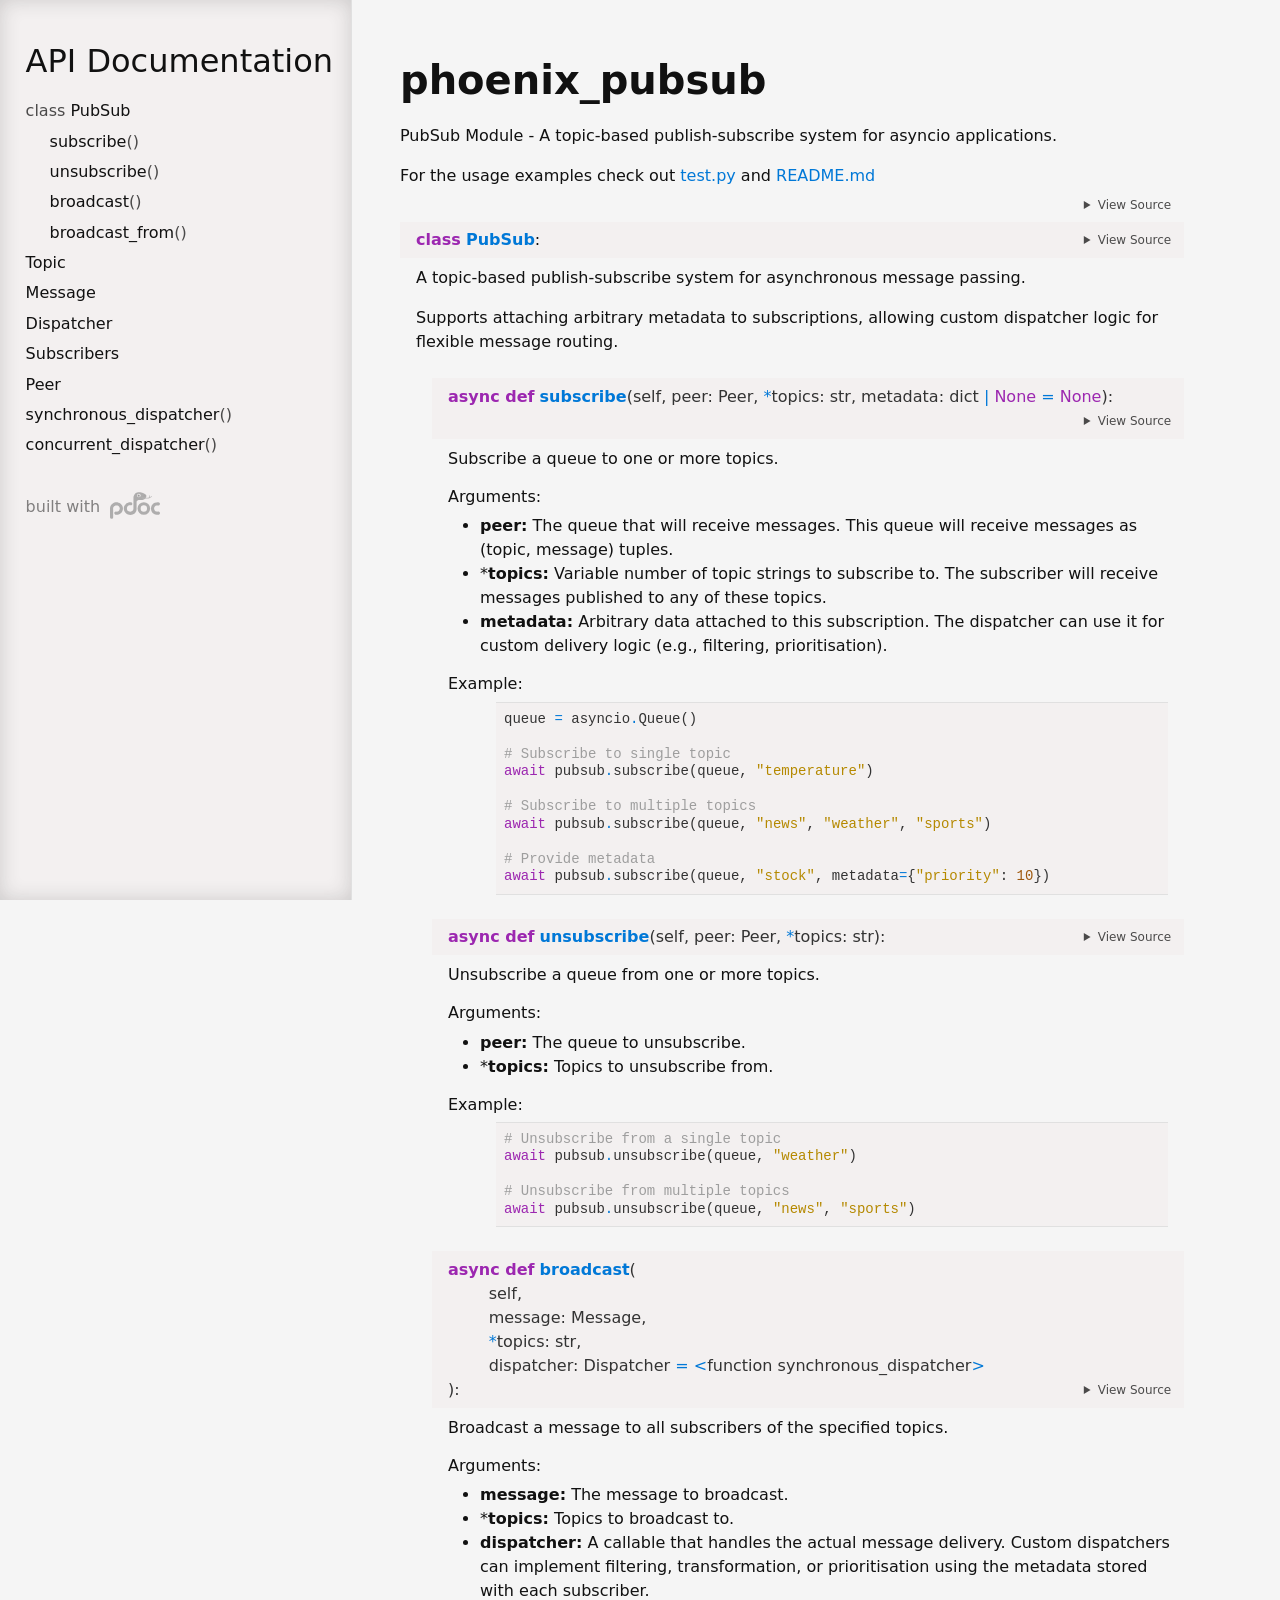
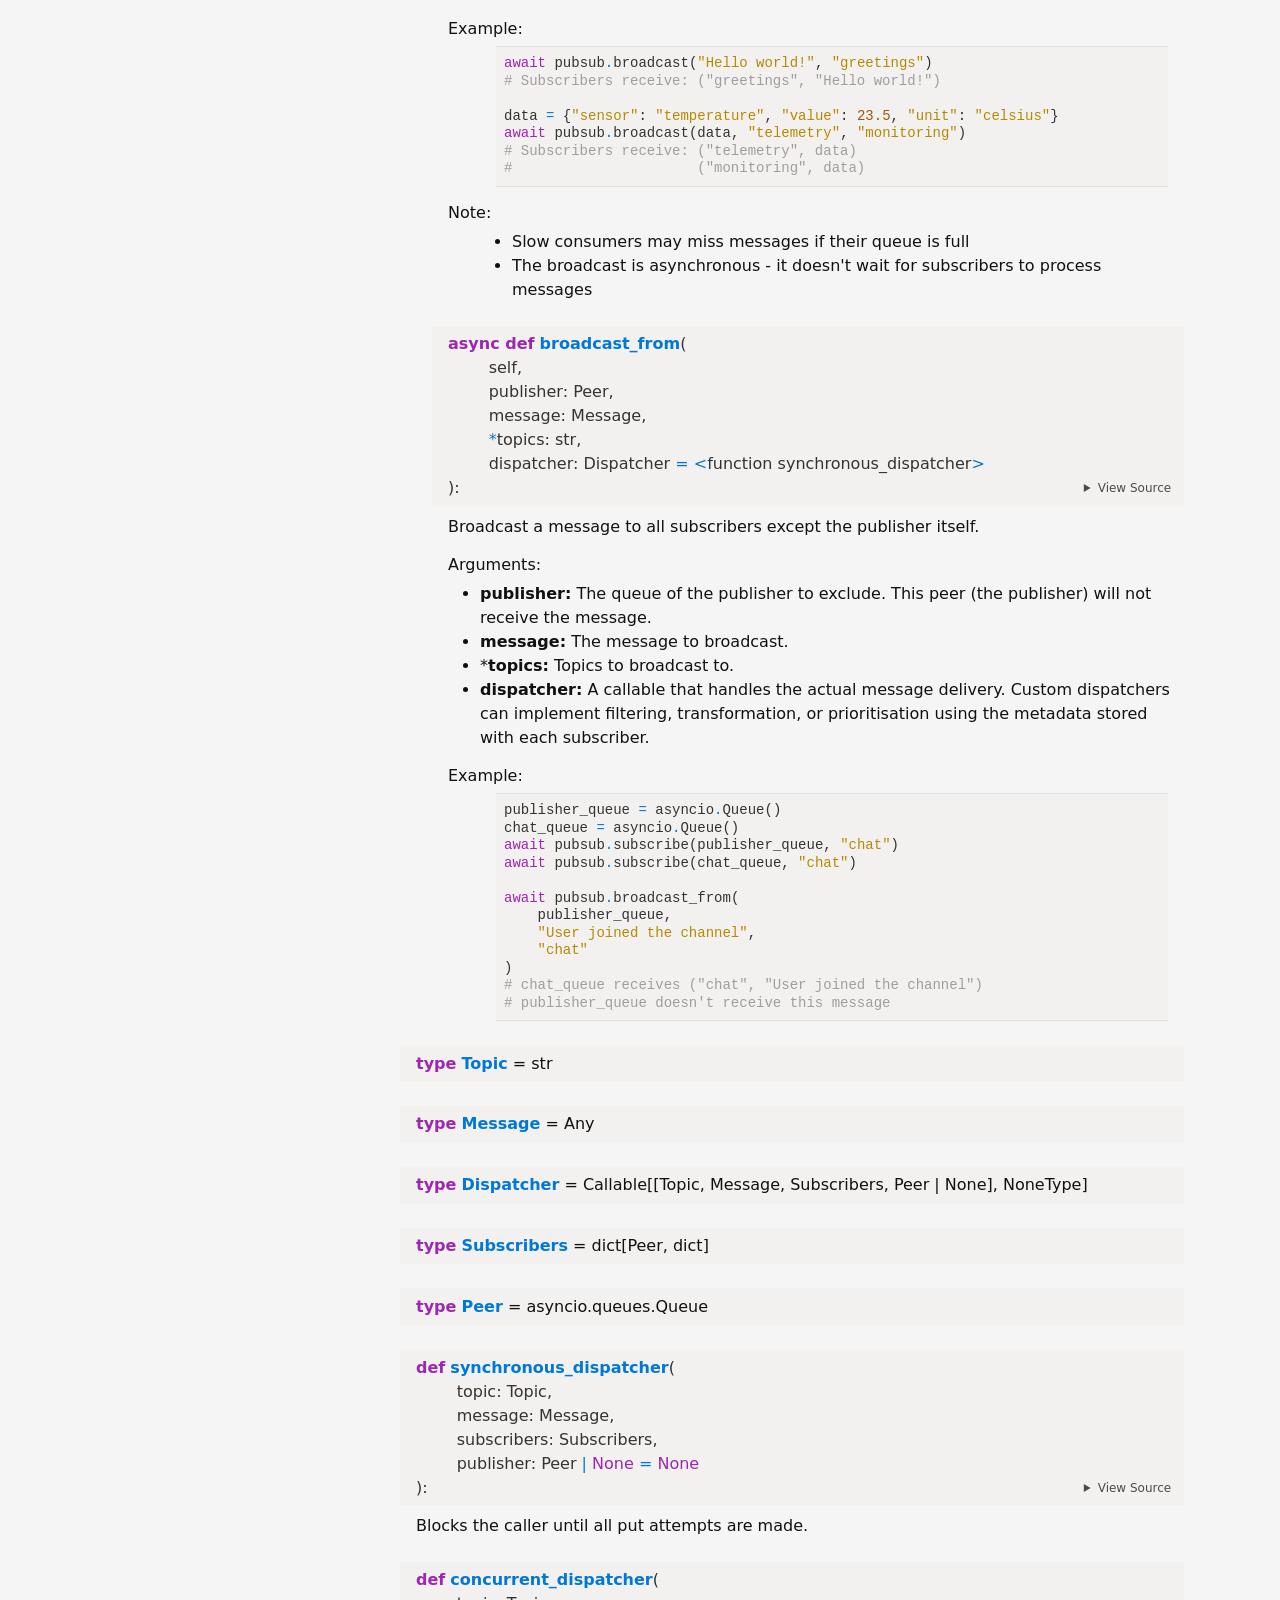
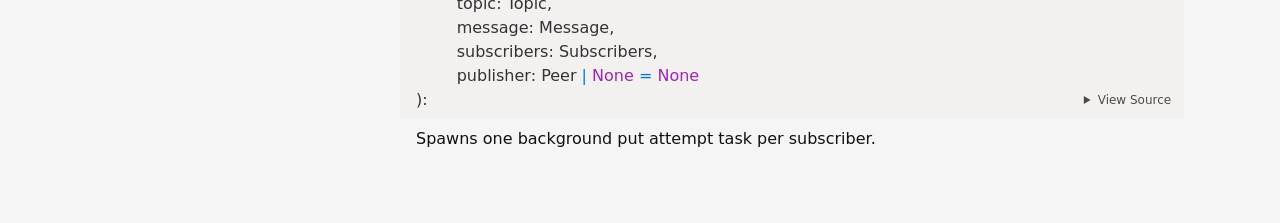
==== commit a92b6801: "small update" ====
--- a/docs/index.html
+++ b/docs/index.html
@@ -7,7 +7,7 @@
     <title>phoenix_pubsub API documentation</title>
 
     <style>/*! * Bootstrap Reboot v5.0.0 (https://getbootstrap.com/) * Copyright 2011-2021 The Bootstrap Authors * Copyright 2011-2021 Twitter, Inc. * Licensed under MIT (https://github.com/twbs/bootstrap/blob/main/LICENSE) * Forked from Normalize.css, licensed MIT (https://github.com/necolas/normalize.css/blob/master/LICENSE.md) */*,::after,::before{box-sizing:border-box}@media (prefers-reduced-motion:no-preference){:root{scroll-behavior:smooth}}body{margin:0;font-family:system-ui,-apple-system,"Segoe UI",Roboto,"Helvetica Neue",Arial,"Noto Sans","Liberation Sans",sans-serif,"Apple Color Emoji","Segoe UI Emoji","Segoe UI Symbol","Noto Color Emoji";font-size:1rem;font-weight:400;line-height:1.5;color:#212529;background-color:#fff;-webkit-text-size-adjust:100%;-webkit-tap-highlight-color:transparent}hr{margin:1rem 0;color:inherit;background-color:currentColor;border:0;opacity:.25}hr:not([size]){height:1px}h1,h2,h3,h4,h5,h6{margin-top:0;margin-bottom:.5rem;font-weight:500;line-height:1.2}h1{font-size:calc(1.375rem + 1.5vw)}@media (min-width:1200px){h1{font-size:2.5rem}}h2{font-size:calc(1.325rem + .9vw)}@media (min-width:1200px){h2{font-size:2rem}}h3{font-size:calc(1.3rem + .6vw)}@media (min-width:1200px){h3{font-size:1.75rem}}h4{font-size:calc(1.275rem + .3vw)}@media (min-width:1200px){h4{font-size:1.5rem}}h5{font-size:1.25rem}h6{font-size:1rem}p{margin-top:0;margin-bottom:1rem}abbr[data-bs-original-title],abbr[title]{-webkit-text-decoration:underline dotted;text-decoration:underline dotted;cursor:help;-webkit-text-decoration-skip-ink:none;text-decoration-skip-ink:none}address{margin-bottom:1rem;font-style:normal;line-height:inherit}ol,ul{padding-left:2rem}dl,ol,ul{margin-top:0;margin-bottom:1rem}ol ol,ol ul,ul ol,ul ul{margin-bottom:0}dt{font-weight:700}dd{margin-bottom:.5rem;margin-left:0}blockquote{margin:0 0 1rem}b,strong{font-weight:bolder}small{font-size:.875em}mark{padding:.2em;background-color:#fcf8e3}sub,sup{position:relative;font-size:.75em;line-height:0;vertical-align:baseline}sub{bottom:-.25em}sup{top:-.5em}a{color:#0d6efd;text-decoration:underline}a:hover{color:#0a58ca}a:not([href]):not([class]),a:not([href]):not([class]):hover{color:inherit;text-decoration:none}code,kbd,pre,samp{font-family:SFMono-Regular,Menlo,Monaco,Consolas,"Liberation Mono","Courier New",monospace;font-size:1em;direction:ltr;unicode-bidi:bidi-override}pre{display:block;margin-top:0;margin-bottom:1rem;overflow:auto;font-size:.875em}pre code{font-size:inherit;color:inherit;word-break:normal}code{font-size:.875em;color:#d63384;word-wrap:break-word}a>code{color:inherit}kbd{padding:.2rem .4rem;font-size:.875em;color:#fff;background-color:#212529;border-radius:.2rem}kbd kbd{padding:0;font-size:1em;font-weight:700}figure{margin:0 0 1rem}img,svg{vertical-align:middle}table{caption-side:bottom;border-collapse:collapse}caption{padding-top:.5rem;padding-bottom:.5rem;color:#6c757d;text-align:left}th{text-align:inherit;text-align:-webkit-match-parent}tbody,td,tfoot,th,thead,tr{border-color:inherit;border-style:solid;border-width:0}label{display:inline-block}button{border-radius:0}button:focus:not(:focus-visible){outline:0}button,input,optgroup,select,textarea{margin:0;font-family:inherit;font-size:inherit;line-height:inherit}button,select{text-transform:none}[role=button]{cursor:pointer}select{word-wrap:normal}select:disabled{opacity:1}[list]::-webkit-calendar-picker-indicator{display:none}[type=button],[type=reset],[type=submit],button{-webkit-appearance:button}[type=button]:not(:disabled),[type=reset]:not(:disabled),[type=submit]:not(:disabled),button:not(:disabled){cursor:pointer}::-moz-focus-inner{padding:0;border-style:none}textarea{resize:vertical}fieldset{min-width:0;padding:0;margin:0;border:0}legend{float:left;width:100%;padding:0;margin-bottom:.5rem;font-size:calc(1.275rem + .3vw);line-height:inherit}@media (min-width:1200px){legend{font-size:1.5rem}}legend+*{clear:left}::-webkit-datetime-edit-day-field,::-webkit-datetime-edit-fields-wrapper,::-webkit-datetime-edit-hour-field,::-webkit-datetime-edit-minute,::-webkit-datetime-edit-month-field,::-webkit-datetime-edit-text,::-webkit-datetime-edit-year-field{padding:0}::-webkit-inner-spin-button{height:auto}[type=search]{outline-offset:-2px;-webkit-appearance:textfield}::-webkit-search-decoration{-webkit-appearance:none}::-webkit-color-swatch-wrapper{padding:0}::file-selector-button{font:inherit}::-webkit-file-upload-button{font:inherit;-webkit-appearance:button}output{display:inline-block}iframe{border:0}summary{display:list-item;cursor:pointer}progress{vertical-align:baseline}[hidden]{display:none!important}</style>
-    <!-- Dark theme styles -->
+<!-- Dark theme styles -->
 <link rel="stylesheet" href="theme.css" media="(prefers-color-scheme: dark)">
 <link rel="stylesheet" href="syntax-highlighting.css" media="(prefers-color-scheme: dark)">
 
@@ -116,162 +116,162 @@
 
     </div>
     <a class="headerlink" href="#PubSub"></a>
-            <div class="pdoc-code codehilite"><pre><span></span><span id="PubSub-58"><a href="#PubSub-58"><span class="linenos"> 58</span></a><span class="k">class</span><span class="w"> </span><span class="nc">PubSub</span><span class="p">:</span>
-</span><span id="PubSub-59"><a href="#PubSub-59"><span class="linenos"> 59</span></a><span class="w">    </span><span class="sd">&quot;&quot;&quot;</span>
-</span><span id="PubSub-60"><a href="#PubSub-60"><span class="linenos"> 60</span></a><span class="sd">    A topic-based publish-subscribe system for asynchronous message passing.</span>
-</span><span id="PubSub-61"><a href="#PubSub-61"><span class="linenos"> 61</span></a>
-</span><span id="PubSub-62"><a href="#PubSub-62"><span class="linenos"> 62</span></a><span class="sd">    Supports attaching arbitrary metadata to subscriptions, allowing custom</span>
-</span><span id="PubSub-63"><a href="#PubSub-63"><span class="linenos"> 63</span></a><span class="sd">    dispatcher logic for flexible message routing.</span>
-</span><span id="PubSub-64"><a href="#PubSub-64"><span class="linenos"> 64</span></a><span class="sd">    &quot;&quot;&quot;</span>
+            <div class="pdoc-code codehilite"><pre><span></span><span id="PubSub-62"><a href="#PubSub-62"><span class="linenos"> 62</span></a><span class="k">class</span><span class="w"> </span><span class="nc">PubSub</span><span class="p">:</span>
+</span><span id="PubSub-63"><a href="#PubSub-63"><span class="linenos"> 63</span></a><span class="w">    </span><span class="sd">&quot;&quot;&quot;</span>
+</span><span id="PubSub-64"><a href="#PubSub-64"><span class="linenos"> 64</span></a><span class="sd">    A topic-based publish-subscribe system for asynchronous message passing.</span>
 </span><span id="PubSub-65"><a href="#PubSub-65"><span class="linenos"> 65</span></a>
-</span><span id="PubSub-66"><a href="#PubSub-66"><span class="linenos"> 66</span></a>    <span class="k">def</span><span class="w"> </span><span class="fm">__init__</span><span class="p">(</span><span class="bp">self</span><span class="p">):</span>
-</span><span id="PubSub-67"><a href="#PubSub-67"><span class="linenos"> 67</span></a>        <span class="bp">self</span><span class="o">.</span><span class="n">_topics</span><span class="p">:</span> <span class="n">Registry</span> <span class="o">=</span> <span class="n">defaultdict</span><span class="p">(</span><span class="nb">dict</span><span class="p">)</span>
-</span><span id="PubSub-68"><a href="#PubSub-68"><span class="linenos"> 68</span></a>        <span class="s2">&quot;Dictionary mapping Topics to Subscribers&quot;</span>
-</span><span id="PubSub-69"><a href="#PubSub-69"><span class="linenos"> 69</span></a>        <span class="bp">self</span><span class="o">.</span><span class="n">_lock</span> <span class="o">=</span> <span class="n">asyncio</span><span class="o">.</span><span class="n">Lock</span><span class="p">()</span>
-</span><span id="PubSub-70"><a href="#PubSub-70"><span class="linenos"> 70</span></a>        <span class="s2">&quot;Lock for thread-safe operations on the registry&quot;</span>
-</span><span id="PubSub-71"><a href="#PubSub-71"><span class="linenos"> 71</span></a>
-</span><span id="PubSub-72"><a href="#PubSub-72"><span class="linenos"> 72</span></a>    <span class="k">async</span> <span class="k">def</span><span class="w"> </span><span class="nf">subscribe</span><span class="p">(</span>
-</span><span id="PubSub-73"><a href="#PubSub-73"><span class="linenos"> 73</span></a>        <span class="bp">self</span><span class="p">,</span> <span class="n">peer</span><span class="p">:</span> <span class="n">Peer</span><span class="p">,</span> <span class="o">*</span><span class="n">topics</span><span class="p">:</span> <span class="nb">str</span><span class="p">,</span> <span class="n">metadata</span><span class="p">:</span> <span class="n">Optional</span><span class="p">[</span><span class="nb">dict</span><span class="p">]</span> <span class="o">=</span> <span class="kc">None</span>
-</span><span id="PubSub-74"><a href="#PubSub-74"><span class="linenos"> 74</span></a>    <span class="p">):</span>
-</span><span id="PubSub-75"><a href="#PubSub-75"><span class="linenos"> 75</span></a><span class="w">        </span><span class="sd">&quot;&quot;&quot;</span>
-</span><span id="PubSub-76"><a href="#PubSub-76"><span class="linenos"> 76</span></a><span class="sd">        Subscribe a queue to one or more topics.</span>
-</span><span id="PubSub-77"><a href="#PubSub-77"><span class="linenos"> 77</span></a>
-</span><span id="PubSub-78"><a href="#PubSub-78"><span class="linenos"> 78</span></a><span class="sd">        Args:</span>
-</span><span id="PubSub-79"><a href="#PubSub-79"><span class="linenos"> 79</span></a><span class="sd">            peer: The queue that will receive messages.</span>
-</span><span id="PubSub-80"><a href="#PubSub-80"><span class="linenos"> 80</span></a><span class="sd">                This queue will receive messages as (topic, message) tuples.</span>
-</span><span id="PubSub-81"><a href="#PubSub-81"><span class="linenos"> 81</span></a><span class="sd">            *topics: Variable number of topic strings to subscribe to.</span>
-</span><span id="PubSub-82"><a href="#PubSub-82"><span class="linenos"> 82</span></a><span class="sd">                The subscriber will receive messages published to any of these topics.</span>
-</span><span id="PubSub-83"><a href="#PubSub-83"><span class="linenos"> 83</span></a><span class="sd">            metadata: Arbitrary data attached to this subscription.</span>
-</span><span id="PubSub-84"><a href="#PubSub-84"><span class="linenos"> 84</span></a><span class="sd">                The dispatcher can use it for custom delivery logic (e.g., filtering,</span>
-</span><span id="PubSub-85"><a href="#PubSub-85"><span class="linenos"> 85</span></a><span class="sd">                prioritisation).</span>
-</span><span id="PubSub-86"><a href="#PubSub-86"><span class="linenos"> 86</span></a>
-</span><span id="PubSub-87"><a href="#PubSub-87"><span class="linenos"> 87</span></a><span class="sd">        Example:</span>
-</span><span id="PubSub-88"><a href="#PubSub-88"><span class="linenos"> 88</span></a><span class="sd">            ```python</span>
-</span><span id="PubSub-89"><a href="#PubSub-89"><span class="linenos"> 89</span></a><span class="sd">            queue = asyncio.Queue()</span>
+</span><span id="PubSub-66"><a href="#PubSub-66"><span class="linenos"> 66</span></a><span class="sd">    Supports attaching arbitrary metadata to subscriptions, allowing custom</span>
+</span><span id="PubSub-67"><a href="#PubSub-67"><span class="linenos"> 67</span></a><span class="sd">    dispatcher logic for flexible message routing.</span>
+</span><span id="PubSub-68"><a href="#PubSub-68"><span class="linenos"> 68</span></a><span class="sd">    &quot;&quot;&quot;</span>
+</span><span id="PubSub-69"><a href="#PubSub-69"><span class="linenos"> 69</span></a>
+</span><span id="PubSub-70"><a href="#PubSub-70"><span class="linenos"> 70</span></a>    <span class="k">def</span><span class="w"> </span><span class="fm">__init__</span><span class="p">(</span><span class="bp">self</span><span class="p">):</span>
+</span><span id="PubSub-71"><a href="#PubSub-71"><span class="linenos"> 71</span></a>        <span class="bp">self</span><span class="o">.</span><span class="n">_topics</span><span class="p">:</span> <span class="n">Registry</span> <span class="o">=</span> <span class="n">defaultdict</span><span class="p">(</span><span class="nb">dict</span><span class="p">)</span>
+</span><span id="PubSub-72"><a href="#PubSub-72"><span class="linenos"> 72</span></a>        <span class="s2">&quot;Dictionary mapping Topics to Subscribers&quot;</span>
+</span><span id="PubSub-73"><a href="#PubSub-73"><span class="linenos"> 73</span></a>        <span class="bp">self</span><span class="o">.</span><span class="n">_lock</span> <span class="o">=</span> <span class="n">asyncio</span><span class="o">.</span><span class="n">Lock</span><span class="p">()</span>
+</span><span id="PubSub-74"><a href="#PubSub-74"><span class="linenos"> 74</span></a>        <span class="s2">&quot;Lock for thread-safe operations on the registry&quot;</span>
+</span><span id="PubSub-75"><a href="#PubSub-75"><span class="linenos"> 75</span></a>
+</span><span id="PubSub-76"><a href="#PubSub-76"><span class="linenos"> 76</span></a>    <span class="k">async</span> <span class="k">def</span><span class="w"> </span><span class="nf">subscribe</span><span class="p">(</span>
+</span><span id="PubSub-77"><a href="#PubSub-77"><span class="linenos"> 77</span></a>        <span class="bp">self</span><span class="p">,</span> <span class="n">peer</span><span class="p">:</span> <span class="n">Peer</span><span class="p">,</span> <span class="o">*</span><span class="n">topics</span><span class="p">:</span> <span class="nb">str</span><span class="p">,</span> <span class="n">metadata</span><span class="p">:</span> <span class="n">Optional</span><span class="p">[</span><span class="nb">dict</span><span class="p">]</span> <span class="o">=</span> <span class="kc">None</span>
+</span><span id="PubSub-78"><a href="#PubSub-78"><span class="linenos"> 78</span></a>    <span class="p">):</span>
+</span><span id="PubSub-79"><a href="#PubSub-79"><span class="linenos"> 79</span></a><span class="w">        </span><span class="sd">&quot;&quot;&quot;</span>
+</span><span id="PubSub-80"><a href="#PubSub-80"><span class="linenos"> 80</span></a><span class="sd">        Subscribe a queue to one or more topics.</span>
+</span><span id="PubSub-81"><a href="#PubSub-81"><span class="linenos"> 81</span></a>
+</span><span id="PubSub-82"><a href="#PubSub-82"><span class="linenos"> 82</span></a><span class="sd">        Args:</span>
+</span><span id="PubSub-83"><a href="#PubSub-83"><span class="linenos"> 83</span></a><span class="sd">            peer: The queue that will receive messages.</span>
+</span><span id="PubSub-84"><a href="#PubSub-84"><span class="linenos"> 84</span></a><span class="sd">                This queue will receive messages as (topic, message) tuples.</span>
+</span><span id="PubSub-85"><a href="#PubSub-85"><span class="linenos"> 85</span></a><span class="sd">            *topics: Variable number of topic strings to subscribe to.</span>
+</span><span id="PubSub-86"><a href="#PubSub-86"><span class="linenos"> 86</span></a><span class="sd">                The subscriber will receive messages published to any of these topics.</span>
+</span><span id="PubSub-87"><a href="#PubSub-87"><span class="linenos"> 87</span></a><span class="sd">            metadata: Arbitrary data attached to this subscription.</span>
+</span><span id="PubSub-88"><a href="#PubSub-88"><span class="linenos"> 88</span></a><span class="sd">                The dispatcher can use it for custom delivery logic (e.g., filtering,</span>
+</span><span id="PubSub-89"><a href="#PubSub-89"><span class="linenos"> 89</span></a><span class="sd">                prioritisation).</span>
 </span><span id="PubSub-90"><a href="#PubSub-90"><span class="linenos"> 90</span></a>
-</span><span id="PubSub-91"><a href="#PubSub-91"><span class="linenos"> 91</span></a><span class="sd">            # Subscribe to single topic</span>
-</span><span id="PubSub-92"><a href="#PubSub-92"><span class="linenos"> 92</span></a><span class="sd">            await pubsub.subscribe(queue, &quot;temperature&quot;)</span>
-</span><span id="PubSub-93"><a href="#PubSub-93"><span class="linenos"> 93</span></a>
-</span><span id="PubSub-94"><a href="#PubSub-94"><span class="linenos"> 94</span></a><span class="sd">            # Subscribe to multiple topics</span>
-</span><span id="PubSub-95"><a href="#PubSub-95"><span class="linenos"> 95</span></a><span class="sd">            await pubsub.subscribe(queue, &quot;news&quot;, &quot;weather&quot;, &quot;sports&quot;)</span>
-</span><span id="PubSub-96"><a href="#PubSub-96"><span class="linenos"> 96</span></a>
-</span><span id="PubSub-97"><a href="#PubSub-97"><span class="linenos"> 97</span></a><span class="sd">            # Provide metadata</span>
-</span><span id="PubSub-98"><a href="#PubSub-98"><span class="linenos"> 98</span></a><span class="sd">            await pubsub.subscribe(queue, &quot;stock&quot;, metadata={&quot;priority&quot;: 10})</span>
-</span><span id="PubSub-99"><a href="#PubSub-99"><span class="linenos"> 99</span></a><span class="sd">            ```</span>
-</span><span id="PubSub-100"><a href="#PubSub-100"><span class="linenos">100</span></a><span class="sd">        &quot;&quot;&quot;</span>
-</span><span id="PubSub-101"><a href="#PubSub-101"><span class="linenos">101</span></a>        <span class="n">metadata</span> <span class="o">=</span> <span class="n">metadata</span> <span class="ow">or</span> <span class="p">{}</span>
-</span><span id="PubSub-102"><a href="#PubSub-102"><span class="linenos">102</span></a>        <span class="k">async</span> <span class="k">with</span> <span class="bp">self</span><span class="o">.</span><span class="n">_lock</span><span class="p">:</span>
-</span><span id="PubSub-103"><a href="#PubSub-103"><span class="linenos">103</span></a>            <span class="k">for</span> <span class="n">topic</span> <span class="ow">in</span> <span class="n">topics</span><span class="p">:</span>
-</span><span id="PubSub-104"><a href="#PubSub-104"><span class="linenos">104</span></a>                <span class="bp">self</span><span class="o">.</span><span class="n">_topics</span><span class="p">[</span><span class="n">topic</span><span class="p">][</span><span class="n">peer</span><span class="p">]</span> <span class="o">=</span> <span class="n">metadata</span>
-</span><span id="PubSub-105"><a href="#PubSub-105"><span class="linenos">105</span></a>
-</span><span id="PubSub-106"><a href="#PubSub-106"><span class="linenos">106</span></a>    <span class="k">async</span> <span class="k">def</span><span class="w"> </span><span class="nf">unsubscribe</span><span class="p">(</span><span class="bp">self</span><span class="p">,</span> <span class="n">peer</span><span class="p">:</span> <span class="n">Peer</span><span class="p">,</span> <span class="o">*</span><span class="n">topics</span><span class="p">:</span> <span class="nb">str</span><span class="p">):</span>
-</span><span id="PubSub-107"><a href="#PubSub-107"><span class="linenos">107</span></a><span class="w">        </span><span class="sd">&quot;&quot;&quot;</span>
-</span><span id="PubSub-108"><a href="#PubSub-108"><span class="linenos">108</span></a><span class="sd">        Unsubscribe a queue from one or more topics.</span>
+</span><span id="PubSub-91"><a href="#PubSub-91"><span class="linenos"> 91</span></a><span class="sd">        Example:</span>
+</span><span id="PubSub-92"><a href="#PubSub-92"><span class="linenos"> 92</span></a><span class="sd">            ```python</span>
+</span><span id="PubSub-93"><a href="#PubSub-93"><span class="linenos"> 93</span></a><span class="sd">            queue = asyncio.Queue()</span>
+</span><span id="PubSub-94"><a href="#PubSub-94"><span class="linenos"> 94</span></a>
+</span><span id="PubSub-95"><a href="#PubSub-95"><span class="linenos"> 95</span></a><span class="sd">            # Subscribe to single topic</span>
+</span><span id="PubSub-96"><a href="#PubSub-96"><span class="linenos"> 96</span></a><span class="sd">            await pubsub.subscribe(queue, &quot;temperature&quot;)</span>
+</span><span id="PubSub-97"><a href="#PubSub-97"><span class="linenos"> 97</span></a>
+</span><span id="PubSub-98"><a href="#PubSub-98"><span class="linenos"> 98</span></a><span class="sd">            # Subscribe to multiple topics</span>
+</span><span id="PubSub-99"><a href="#PubSub-99"><span class="linenos"> 99</span></a><span class="sd">            await pubsub.subscribe(queue, &quot;news&quot;, &quot;weather&quot;, &quot;sports&quot;)</span>
+</span><span id="PubSub-100"><a href="#PubSub-100"><span class="linenos">100</span></a>
+</span><span id="PubSub-101"><a href="#PubSub-101"><span class="linenos">101</span></a><span class="sd">            # Provide metadata</span>
+</span><span id="PubSub-102"><a href="#PubSub-102"><span class="linenos">102</span></a><span class="sd">            await pubsub.subscribe(queue, &quot;stock&quot;, metadata={&quot;priority&quot;: 10})</span>
+</span><span id="PubSub-103"><a href="#PubSub-103"><span class="linenos">103</span></a><span class="sd">            ```</span>
+</span><span id="PubSub-104"><a href="#PubSub-104"><span class="linenos">104</span></a><span class="sd">        &quot;&quot;&quot;</span>
+</span><span id="PubSub-105"><a href="#PubSub-105"><span class="linenos">105</span></a>        <span class="n">metadata</span> <span class="o">=</span> <span class="n">metadata</span> <span class="ow">or</span> <span class="p">{}</span>
+</span><span id="PubSub-106"><a href="#PubSub-106"><span class="linenos">106</span></a>        <span class="k">async</span> <span class="k">with</span> <span class="bp">self</span><span class="o">.</span><span class="n">_lock</span><span class="p">:</span>
+</span><span id="PubSub-107"><a href="#PubSub-107"><span class="linenos">107</span></a>            <span class="k">for</span> <span class="n">topic</span> <span class="ow">in</span> <span class="n">topics</span><span class="p">:</span>
+</span><span id="PubSub-108"><a href="#PubSub-108"><span class="linenos">108</span></a>                <span class="bp">self</span><span class="o">.</span><span class="n">_topics</span><span class="p">[</span><span class="n">topic</span><span class="p">][</span><span class="n">peer</span><span class="p">]</span> <span class="o">=</span> <span class="n">metadata</span>
 </span><span id="PubSub-109"><a href="#PubSub-109"><span class="linenos">109</span></a>
-</span><span id="PubSub-110"><a href="#PubSub-110"><span class="linenos">110</span></a><span class="sd">        Args:</span>
-</span><span id="PubSub-111"><a href="#PubSub-111"><span class="linenos">111</span></a><span class="sd">            peer: The queue to unsubscribe.</span>
-</span><span id="PubSub-112"><a href="#PubSub-112"><span class="linenos">112</span></a><span class="sd">            *topics: Topics to unsubscribe from.</span>
+</span><span id="PubSub-110"><a href="#PubSub-110"><span class="linenos">110</span></a>    <span class="k">async</span> <span class="k">def</span><span class="w"> </span><span class="nf">unsubscribe</span><span class="p">(</span><span class="bp">self</span><span class="p">,</span> <span class="n">peer</span><span class="p">:</span> <span class="n">Peer</span><span class="p">,</span> <span class="o">*</span><span class="n">topics</span><span class="p">:</span> <span class="nb">str</span><span class="p">):</span>
+</span><span id="PubSub-111"><a href="#PubSub-111"><span class="linenos">111</span></a><span class="w">        </span><span class="sd">&quot;&quot;&quot;</span>
+</span><span id="PubSub-112"><a href="#PubSub-112"><span class="linenos">112</span></a><span class="sd">        Unsubscribe a queue from one or more topics.</span>
 </span><span id="PubSub-113"><a href="#PubSub-113"><span class="linenos">113</span></a>
-</span><span id="PubSub-114"><a href="#PubSub-114"><span class="linenos">114</span></a><span class="sd">        Example:</span>
-</span><span id="PubSub-115"><a href="#PubSub-115"><span class="linenos">115</span></a><span class="sd">            ```python</span>
-</span><span id="PubSub-116"><a href="#PubSub-116"><span class="linenos">116</span></a><span class="sd">            # Unsubscribe from a single topic</span>
-</span><span id="PubSub-117"><a href="#PubSub-117"><span class="linenos">117</span></a><span class="sd">            await pubsub.unsubscribe(queue, &quot;weather&quot;)</span>
-</span><span id="PubSub-118"><a href="#PubSub-118"><span class="linenos">118</span></a>
-</span><span id="PubSub-119"><a href="#PubSub-119"><span class="linenos">119</span></a><span class="sd">            # Unsubscribe from multiple topics</span>
-</span><span id="PubSub-120"><a href="#PubSub-120"><span class="linenos">120</span></a><span class="sd">            await pubsub.unsubscribe(queue, &quot;news&quot;, &quot;sports&quot;)</span>
-</span><span id="PubSub-121"><a href="#PubSub-121"><span class="linenos">121</span></a><span class="sd">            ```</span>
-</span><span id="PubSub-122"><a href="#PubSub-122"><span class="linenos">122</span></a><span class="sd">        &quot;&quot;&quot;</span>
-</span><span id="PubSub-123"><a href="#PubSub-123"><span class="linenos">123</span></a>        <span class="k">async</span> <span class="k">with</span> <span class="bp">self</span><span class="o">.</span><span class="n">_lock</span><span class="p">:</span>
-</span><span id="PubSub-124"><a href="#PubSub-124"><span class="linenos">124</span></a>            <span class="k">for</span> <span class="n">topic</span> <span class="ow">in</span> <span class="n">topics</span><span class="p">:</span>
-</span><span id="PubSub-125"><a href="#PubSub-125"><span class="linenos">125</span></a>                <span class="k">if</span> <span class="n">subscribers</span> <span class="o">:=</span> <span class="bp">self</span><span class="o">.</span><span class="n">_topics</span><span class="o">.</span><span class="n">get</span><span class="p">(</span><span class="n">topic</span><span class="p">):</span>
-</span><span id="PubSub-126"><a href="#PubSub-126"><span class="linenos">126</span></a>                    <span class="n">subscribers</span><span class="o">.</span><span class="n">pop</span><span class="p">(</span><span class="n">peer</span><span class="p">,</span> <span class="kc">None</span><span class="p">)</span>
-</span><span id="PubSub-127"><a href="#PubSub-127"><span class="linenos">127</span></a>                    <span class="k">if</span> <span class="ow">not</span> <span class="n">subscribers</span><span class="p">:</span>
-</span><span id="PubSub-128"><a href="#PubSub-128"><span class="linenos">128</span></a>                        <span class="k">del</span> <span class="bp">self</span><span class="o">.</span><span class="n">_topics</span><span class="p">[</span><span class="n">topic</span><span class="p">]</span>
-</span><span id="PubSub-129"><a href="#PubSub-129"><span class="linenos">129</span></a>
-</span><span id="PubSub-130"><a href="#PubSub-130"><span class="linenos">130</span></a>    <span class="k">async</span> <span class="k">def</span><span class="w"> </span><span class="nf">broadcast</span><span class="p">(</span>
-</span><span id="PubSub-131"><a href="#PubSub-131"><span class="linenos">131</span></a>        <span class="bp">self</span><span class="p">,</span>
-</span><span id="PubSub-132"><a href="#PubSub-132"><span class="linenos">132</span></a>        <span class="n">message</span><span class="p">:</span> <span class="n">Message</span><span class="p">,</span>
-</span><span id="PubSub-133"><a href="#PubSub-133"><span class="linenos">133</span></a>        <span class="o">*</span><span class="n">topics</span><span class="p">:</span> <span class="nb">str</span><span class="p">,</span>
-</span><span id="PubSub-134"><a href="#PubSub-134"><span class="linenos">134</span></a>        <span class="n">dispatcher</span><span class="p">:</span> <span class="n">Dispatcher</span> <span class="o">=</span> <span class="n">synchronous_dispatcher</span><span class="p">,</span>
-</span><span id="PubSub-135"><a href="#PubSub-135"><span class="linenos">135</span></a>    <span class="p">):</span>
-</span><span id="PubSub-136"><a href="#PubSub-136"><span class="linenos">136</span></a><span class="w">        </span><span class="sd">&quot;&quot;&quot;</span>
-</span><span id="PubSub-137"><a href="#PubSub-137"><span class="linenos">137</span></a><span class="sd">        Broadcast a message to all subscribers of the specified topics.</span>
-</span><span id="PubSub-138"><a href="#PubSub-138"><span class="linenos">138</span></a>
-</span><span id="PubSub-139"><a href="#PubSub-139"><span class="linenos">139</span></a><span class="sd">        Args:</span>
-</span><span id="PubSub-140"><a href="#PubSub-140"><span class="linenos">140</span></a><span class="sd">            message: The message to broadcast.</span>
-</span><span id="PubSub-141"><a href="#PubSub-141"><span class="linenos">141</span></a><span class="sd">            *topics: Topics to broadcast to.</span>
-</span><span id="PubSub-142"><a href="#PubSub-142"><span class="linenos">142</span></a><span class="sd">            dispatcher: A callable that handles the actual message delivery.</span>
-</span><span id="PubSub-143"><a href="#PubSub-143"><span class="linenos">143</span></a><span class="sd">                Custom dispatchers can implement filtering, transformation,</span>
-</span><span id="PubSub-144"><a href="#PubSub-144"><span class="linenos">144</span></a><span class="sd">                or prioritisation using the metadata stored with each subscriber.</span>
-</span><span id="PubSub-145"><a href="#PubSub-145"><span class="linenos">145</span></a>
-</span><span id="PubSub-146"><a href="#PubSub-146"><span class="linenos">146</span></a><span class="sd">        Example:</span>
-</span><span id="PubSub-147"><a href="#PubSub-147"><span class="linenos">147</span></a><span class="sd">            ```python</span>
-</span><span id="PubSub-148"><a href="#PubSub-148"><span class="linenos">148</span></a><span class="sd">            await pubsub.broadcast(&quot;Hello world!&quot;, &quot;greetings&quot;)</span>
-</span><span id="PubSub-149"><a href="#PubSub-149"><span class="linenos">149</span></a><span class="sd">            # Subscribers receive: (&quot;greetings&quot;, &quot;Hello world!&quot;)</span>
-</span><span id="PubSub-150"><a href="#PubSub-150"><span class="linenos">150</span></a>
-</span><span id="PubSub-151"><a href="#PubSub-151"><span class="linenos">151</span></a><span class="sd">            data = {&quot;sensor&quot;: &quot;temperature&quot;, &quot;value&quot;: 23.5, &quot;unit&quot;: &quot;celsius&quot;}</span>
-</span><span id="PubSub-152"><a href="#PubSub-152"><span class="linenos">152</span></a><span class="sd">            await pubsub.broadcast(data, &quot;telemetry&quot;, &quot;monitoring&quot;)</span>
-</span><span id="PubSub-153"><a href="#PubSub-153"><span class="linenos">153</span></a><span class="sd">            # Subscribers receive: (&quot;telemetry&quot;, data)</span>
-</span><span id="PubSub-154"><a href="#PubSub-154"><span class="linenos">154</span></a><span class="sd">            #                      (&quot;monitoring&quot;, data)</span>
-</span><span id="PubSub-155"><a href="#PubSub-155"><span class="linenos">155</span></a><span class="sd">            ```</span>
-</span><span id="PubSub-156"><a href="#PubSub-156"><span class="linenos">156</span></a>
-</span><span id="PubSub-157"><a href="#PubSub-157"><span class="linenos">157</span></a><span class="sd">        Note:</span>
-</span><span id="PubSub-158"><a href="#PubSub-158"><span class="linenos">158</span></a><span class="sd">            - Slow consumers may miss messages if their queue is full</span>
-</span><span id="PubSub-159"><a href="#PubSub-159"><span class="linenos">159</span></a><span class="sd">            - The broadcast is asynchronous - it doesn&#39;t wait for subscribers to process messages</span>
-</span><span id="PubSub-160"><a href="#PubSub-160"><span class="linenos">160</span></a><span class="sd">        &quot;&quot;&quot;</span>
-</span><span id="PubSub-161"><a href="#PubSub-161"><span class="linenos">161</span></a>        <span class="n">pending</span><span class="p">:</span> <span class="nb">list</span><span class="p">[</span><span class="nb">tuple</span><span class="p">[</span><span class="n">Topic</span><span class="p">,</span> <span class="nb">dict</span><span class="p">[</span><span class="n">Peer</span><span class="p">,</span> <span class="nb">dict</span><span class="p">]]]</span> <span class="o">=</span> <span class="p">[]</span>
-</span><span id="PubSub-162"><a href="#PubSub-162"><span class="linenos">162</span></a>        <span class="k">async</span> <span class="k">with</span> <span class="bp">self</span><span class="o">.</span><span class="n">_lock</span><span class="p">:</span>
-</span><span id="PubSub-163"><a href="#PubSub-163"><span class="linenos">163</span></a>            <span class="k">for</span> <span class="n">topic</span> <span class="ow">in</span> <span class="n">topics</span><span class="p">:</span>
-</span><span id="PubSub-164"><a href="#PubSub-164"><span class="linenos">164</span></a>                <span class="k">if</span> <span class="n">subscribers</span> <span class="o">:=</span> <span class="bp">self</span><span class="o">.</span><span class="n">_topics</span><span class="o">.</span><span class="n">get</span><span class="p">(</span><span class="n">topic</span><span class="p">):</span>
-</span><span id="PubSub-165"><a href="#PubSub-165"><span class="linenos">165</span></a>                    <span class="n">pending</span><span class="o">.</span><span class="n">append</span><span class="p">((</span><span class="n">topic</span><span class="p">,</span> <span class="n">subscribers</span><span class="o">.</span><span class="n">copy</span><span class="p">()))</span>
-</span><span id="PubSub-166"><a href="#PubSub-166"><span class="linenos">166</span></a>
-</span><span id="PubSub-167"><a href="#PubSub-167"><span class="linenos">167</span></a>        <span class="k">for</span> <span class="n">topic</span><span class="p">,</span> <span class="n">subscribers</span> <span class="ow">in</span> <span class="n">pending</span><span class="p">:</span>
-</span><span id="PubSub-168"><a href="#PubSub-168"><span class="linenos">168</span></a>            <span class="n">dispatcher</span><span class="p">(</span><span class="n">topic</span><span class="p">,</span> <span class="n">message</span><span class="p">,</span> <span class="n">subscribers</span><span class="p">,</span> <span class="kc">None</span><span class="p">)</span>
-</span><span id="PubSub-169"><a href="#PubSub-169"><span class="linenos">169</span></a>
-</span><span id="PubSub-170"><a href="#PubSub-170"><span class="linenos">170</span></a>    <span class="k">async</span> <span class="k">def</span><span class="w"> </span><span class="nf">broadcast_from</span><span class="p">(</span>
-</span><span id="PubSub-171"><a href="#PubSub-171"><span class="linenos">171</span></a>        <span class="bp">self</span><span class="p">,</span>
-</span><span id="PubSub-172"><a href="#PubSub-172"><span class="linenos">172</span></a>        <span class="n">publisher</span><span class="p">:</span> <span class="n">Peer</span><span class="p">,</span>
-</span><span id="PubSub-173"><a href="#PubSub-173"><span class="linenos">173</span></a>        <span class="n">message</span><span class="p">:</span> <span class="n">Message</span><span class="p">,</span>
-</span><span id="PubSub-174"><a href="#PubSub-174"><span class="linenos">174</span></a>        <span class="o">*</span><span class="n">topics</span><span class="p">:</span> <span class="nb">str</span><span class="p">,</span>
-</span><span id="PubSub-175"><a href="#PubSub-175"><span class="linenos">175</span></a>        <span class="n">dispatcher</span><span class="p">:</span> <span class="n">Dispatcher</span> <span class="o">=</span> <span class="n">synchronous_dispatcher</span><span class="p">,</span>
-</span><span id="PubSub-176"><a href="#PubSub-176"><span class="linenos">176</span></a>    <span class="p">):</span>
-</span><span id="PubSub-177"><a href="#PubSub-177"><span class="linenos">177</span></a><span class="w">        </span><span class="sd">&quot;&quot;&quot;</span>
-</span><span id="PubSub-178"><a href="#PubSub-178"><span class="linenos">178</span></a><span class="sd">        Broadcast a message to all subscribers except the publisher itself.</span>
-</span><span id="PubSub-179"><a href="#PubSub-179"><span class="linenos">179</span></a>
-</span><span id="PubSub-180"><a href="#PubSub-180"><span class="linenos">180</span></a><span class="sd">        Args:</span>
-</span><span id="PubSub-181"><a href="#PubSub-181"><span class="linenos">181</span></a><span class="sd">            publisher: The queue of the publisher to exclude.</span>
-</span><span id="PubSub-182"><a href="#PubSub-182"><span class="linenos">182</span></a><span class="sd">                This peer (the publisher) will not receive the message.</span>
-</span><span id="PubSub-183"><a href="#PubSub-183"><span class="linenos">183</span></a><span class="sd">            message: The message to broadcast.</span>
-</span><span id="PubSub-184"><a href="#PubSub-184"><span class="linenos">184</span></a><span class="sd">            *topics: Topics to broadcast to.</span>
-</span><span id="PubSub-185"><a href="#PubSub-185"><span class="linenos">185</span></a><span class="sd">            dispatcher: A callable that handles the actual message delivery.</span>
-</span><span id="PubSub-186"><a href="#PubSub-186"><span class="linenos">186</span></a><span class="sd">                Custom dispatchers can implement filtering, transformation,</span>
-</span><span id="PubSub-187"><a href="#PubSub-187"><span class="linenos">187</span></a><span class="sd">                or prioritisation using the metadata stored with each subscriber.</span>
-</span><span id="PubSub-188"><a href="#PubSub-188"><span class="linenos">188</span></a>
-</span><span id="PubSub-189"><a href="#PubSub-189"><span class="linenos">189</span></a><span class="sd">        Example:</span>
-</span><span id="PubSub-190"><a href="#PubSub-190"><span class="linenos">190</span></a><span class="sd">            ```python</span>
-</span><span id="PubSub-191"><a href="#PubSub-191"><span class="linenos">191</span></a><span class="sd">            publisher_queue = asyncio.Queue()</span>
-</span><span id="PubSub-192"><a href="#PubSub-192"><span class="linenos">192</span></a><span class="sd">            chat_queue = asyncio.Queue()</span>
-</span><span id="PubSub-193"><a href="#PubSub-193"><span class="linenos">193</span></a><span class="sd">            await pubsub.subscribe(publisher_queue, &quot;chat&quot;)</span>
-</span><span id="PubSub-194"><a href="#PubSub-194"><span class="linenos">194</span></a><span class="sd">            await pubsub.subscribe(chat_queue, &quot;chat&quot;)</span>
-</span><span id="PubSub-195"><a href="#PubSub-195"><span class="linenos">195</span></a>
-</span><span id="PubSub-196"><a href="#PubSub-196"><span class="linenos">196</span></a><span class="sd">            await pubsub.broadcast_from(</span>
-</span><span id="PubSub-197"><a href="#PubSub-197"><span class="linenos">197</span></a><span class="sd">                publisher_queue,</span>
-</span><span id="PubSub-198"><a href="#PubSub-198"><span class="linenos">198</span></a><span class="sd">                &quot;User joined the channel&quot;,</span>
-</span><span id="PubSub-199"><a href="#PubSub-199"><span class="linenos">199</span></a><span class="sd">                &quot;chat&quot;</span>
-</span><span id="PubSub-200"><a href="#PubSub-200"><span class="linenos">200</span></a><span class="sd">            )</span>
-</span><span id="PubSub-201"><a href="#PubSub-201"><span class="linenos">201</span></a><span class="sd">            # chat_queue receives (&quot;chat&quot;, &quot;User joined the channel&quot;)</span>
-</span><span id="PubSub-202"><a href="#PubSub-202"><span class="linenos">202</span></a><span class="sd">            # publisher_queue doesn&#39;t receive this message</span>
-</span><span id="PubSub-203"><a href="#PubSub-203"><span class="linenos">203</span></a><span class="sd">            ```</span>
-</span><span id="PubSub-204"><a href="#PubSub-204"><span class="linenos">204</span></a><span class="sd">        &quot;&quot;&quot;</span>
-</span><span id="PubSub-205"><a href="#PubSub-205"><span class="linenos">205</span></a>        <span class="n">pending</span><span class="p">:</span> <span class="nb">list</span><span class="p">[</span><span class="nb">tuple</span><span class="p">[</span><span class="n">Topic</span><span class="p">,</span> <span class="nb">dict</span><span class="p">[</span><span class="n">Peer</span><span class="p">,</span> <span class="nb">dict</span><span class="p">]]]</span> <span class="o">=</span> <span class="p">[]</span>
-</span><span id="PubSub-206"><a href="#PubSub-206"><span class="linenos">206</span></a>        <span class="k">async</span> <span class="k">with</span> <span class="bp">self</span><span class="o">.</span><span class="n">_lock</span><span class="p">:</span>
-</span><span id="PubSub-207"><a href="#PubSub-207"><span class="linenos">207</span></a>            <span class="k">for</span> <span class="n">topic</span> <span class="ow">in</span> <span class="n">topics</span><span class="p">:</span>
-</span><span id="PubSub-208"><a href="#PubSub-208"><span class="linenos">208</span></a>                <span class="n">subscribers</span> <span class="o">=</span> <span class="bp">self</span><span class="o">.</span><span class="n">_topics</span><span class="o">.</span><span class="n">get</span><span class="p">(</span><span class="n">topic</span><span class="p">)</span>
-</span><span id="PubSub-209"><a href="#PubSub-209"><span class="linenos">209</span></a>                <span class="k">if</span> <span class="n">subscribers</span><span class="p">:</span>
-</span><span id="PubSub-210"><a href="#PubSub-210"><span class="linenos">210</span></a>                    <span class="n">pending</span><span class="o">.</span><span class="n">append</span><span class="p">((</span><span class="n">topic</span><span class="p">,</span> <span class="n">subscribers</span><span class="o">.</span><span class="n">copy</span><span class="p">()))</span>
-</span><span id="PubSub-211"><a href="#PubSub-211"><span class="linenos">211</span></a>
-</span><span id="PubSub-212"><a href="#PubSub-212"><span class="linenos">212</span></a>        <span class="k">for</span> <span class="n">topic</span><span class="p">,</span> <span class="n">subscribers</span> <span class="ow">in</span> <span class="n">pending</span><span class="p">:</span>
-</span><span id="PubSub-213"><a href="#PubSub-213"><span class="linenos">213</span></a>            <span class="n">dispatcher</span><span class="p">(</span><span class="n">topic</span><span class="p">,</span> <span class="n">message</span><span class="p">,</span> <span class="n">subscribers</span><span class="p">,</span> <span class="n">publisher</span><span class="p">)</span>
+</span><span id="PubSub-114"><a href="#PubSub-114"><span class="linenos">114</span></a><span class="sd">        Args:</span>
+</span><span id="PubSub-115"><a href="#PubSub-115"><span class="linenos">115</span></a><span class="sd">            peer: The queue to unsubscribe.</span>
+</span><span id="PubSub-116"><a href="#PubSub-116"><span class="linenos">116</span></a><span class="sd">            *topics: Topics to unsubscribe from.</span>
+</span><span id="PubSub-117"><a href="#PubSub-117"><span class="linenos">117</span></a>
+</span><span id="PubSub-118"><a href="#PubSub-118"><span class="linenos">118</span></a><span class="sd">        Example:</span>
+</span><span id="PubSub-119"><a href="#PubSub-119"><span class="linenos">119</span></a><span class="sd">            ```python</span>
+</span><span id="PubSub-120"><a href="#PubSub-120"><span class="linenos">120</span></a><span class="sd">            # Unsubscribe from a single topic</span>
+</span><span id="PubSub-121"><a href="#PubSub-121"><span class="linenos">121</span></a><span class="sd">            await pubsub.unsubscribe(queue, &quot;weather&quot;)</span>
+</span><span id="PubSub-122"><a href="#PubSub-122"><span class="linenos">122</span></a>
+</span><span id="PubSub-123"><a href="#PubSub-123"><span class="linenos">123</span></a><span class="sd">            # Unsubscribe from multiple topics</span>
+</span><span id="PubSub-124"><a href="#PubSub-124"><span class="linenos">124</span></a><span class="sd">            await pubsub.unsubscribe(queue, &quot;news&quot;, &quot;sports&quot;)</span>
+</span><span id="PubSub-125"><a href="#PubSub-125"><span class="linenos">125</span></a><span class="sd">            ```</span>
+</span><span id="PubSub-126"><a href="#PubSub-126"><span class="linenos">126</span></a><span class="sd">        &quot;&quot;&quot;</span>
+</span><span id="PubSub-127"><a href="#PubSub-127"><span class="linenos">127</span></a>        <span class="k">async</span> <span class="k">with</span> <span class="bp">self</span><span class="o">.</span><span class="n">_lock</span><span class="p">:</span>
+</span><span id="PubSub-128"><a href="#PubSub-128"><span class="linenos">128</span></a>            <span class="k">for</span> <span class="n">topic</span> <span class="ow">in</span> <span class="n">topics</span><span class="p">:</span>
+</span><span id="PubSub-129"><a href="#PubSub-129"><span class="linenos">129</span></a>                <span class="k">if</span> <span class="n">subscribers</span> <span class="o">:=</span> <span class="bp">self</span><span class="o">.</span><span class="n">_topics</span><span class="o">.</span><span class="n">get</span><span class="p">(</span><span class="n">topic</span><span class="p">):</span>
+</span><span id="PubSub-130"><a href="#PubSub-130"><span class="linenos">130</span></a>                    <span class="n">subscribers</span><span class="o">.</span><span class="n">pop</span><span class="p">(</span><span class="n">peer</span><span class="p">,</span> <span class="kc">None</span><span class="p">)</span>
+</span><span id="PubSub-131"><a href="#PubSub-131"><span class="linenos">131</span></a>                    <span class="k">if</span> <span class="ow">not</span> <span class="n">subscribers</span><span class="p">:</span>
+</span><span id="PubSub-132"><a href="#PubSub-132"><span class="linenos">132</span></a>                        <span class="k">del</span> <span class="bp">self</span><span class="o">.</span><span class="n">_topics</span><span class="p">[</span><span class="n">topic</span><span class="p">]</span>
+</span><span id="PubSub-133"><a href="#PubSub-133"><span class="linenos">133</span></a>
+</span><span id="PubSub-134"><a href="#PubSub-134"><span class="linenos">134</span></a>    <span class="k">async</span> <span class="k">def</span><span class="w"> </span><span class="nf">broadcast</span><span class="p">(</span>
+</span><span id="PubSub-135"><a href="#PubSub-135"><span class="linenos">135</span></a>        <span class="bp">self</span><span class="p">,</span>
+</span><span id="PubSub-136"><a href="#PubSub-136"><span class="linenos">136</span></a>        <span class="n">message</span><span class="p">:</span> <span class="n">Message</span><span class="p">,</span>
+</span><span id="PubSub-137"><a href="#PubSub-137"><span class="linenos">137</span></a>        <span class="o">*</span><span class="n">topics</span><span class="p">:</span> <span class="nb">str</span><span class="p">,</span>
+</span><span id="PubSub-138"><a href="#PubSub-138"><span class="linenos">138</span></a>        <span class="n">dispatcher</span><span class="p">:</span> <span class="n">Dispatcher</span> <span class="o">=</span> <span class="n">synchronous_dispatcher</span><span class="p">,</span>
+</span><span id="PubSub-139"><a href="#PubSub-139"><span class="linenos">139</span></a>    <span class="p">):</span>
+</span><span id="PubSub-140"><a href="#PubSub-140"><span class="linenos">140</span></a><span class="w">        </span><span class="sd">&quot;&quot;&quot;</span>
+</span><span id="PubSub-141"><a href="#PubSub-141"><span class="linenos">141</span></a><span class="sd">        Broadcast a message to all subscribers of the specified topics.</span>
+</span><span id="PubSub-142"><a href="#PubSub-142"><span class="linenos">142</span></a>
+</span><span id="PubSub-143"><a href="#PubSub-143"><span class="linenos">143</span></a><span class="sd">        Args:</span>
+</span><span id="PubSub-144"><a href="#PubSub-144"><span class="linenos">144</span></a><span class="sd">            message: The message to broadcast.</span>
+</span><span id="PubSub-145"><a href="#PubSub-145"><span class="linenos">145</span></a><span class="sd">            *topics: Topics to broadcast to.</span>
+</span><span id="PubSub-146"><a href="#PubSub-146"><span class="linenos">146</span></a><span class="sd">            dispatcher: A callable that handles the actual message delivery.</span>
+</span><span id="PubSub-147"><a href="#PubSub-147"><span class="linenos">147</span></a><span class="sd">                Custom dispatchers can implement filtering, transformation,</span>
+</span><span id="PubSub-148"><a href="#PubSub-148"><span class="linenos">148</span></a><span class="sd">                or prioritisation using the metadata stored with each subscriber.</span>
+</span><span id="PubSub-149"><a href="#PubSub-149"><span class="linenos">149</span></a>
+</span><span id="PubSub-150"><a href="#PubSub-150"><span class="linenos">150</span></a><span class="sd">        Example:</span>
+</span><span id="PubSub-151"><a href="#PubSub-151"><span class="linenos">151</span></a><span class="sd">            ```python</span>
+</span><span id="PubSub-152"><a href="#PubSub-152"><span class="linenos">152</span></a><span class="sd">            await pubsub.broadcast(&quot;Hello world!&quot;, &quot;greetings&quot;)</span>
+</span><span id="PubSub-153"><a href="#PubSub-153"><span class="linenos">153</span></a><span class="sd">            # Subscribers receive: (&quot;greetings&quot;, &quot;Hello world!&quot;)</span>
+</span><span id="PubSub-154"><a href="#PubSub-154"><span class="linenos">154</span></a>
+</span><span id="PubSub-155"><a href="#PubSub-155"><span class="linenos">155</span></a><span class="sd">            data = {&quot;sensor&quot;: &quot;temperature&quot;, &quot;value&quot;: 23.5, &quot;unit&quot;: &quot;celsius&quot;}</span>
+</span><span id="PubSub-156"><a href="#PubSub-156"><span class="linenos">156</span></a><span class="sd">            await pubsub.broadcast(data, &quot;telemetry&quot;, &quot;monitoring&quot;)</span>
+</span><span id="PubSub-157"><a href="#PubSub-157"><span class="linenos">157</span></a><span class="sd">            # Subscribers receive: (&quot;telemetry&quot;, data)</span>
+</span><span id="PubSub-158"><a href="#PubSub-158"><span class="linenos">158</span></a><span class="sd">            #                      (&quot;monitoring&quot;, data)</span>
+</span><span id="PubSub-159"><a href="#PubSub-159"><span class="linenos">159</span></a><span class="sd">            ```</span>
+</span><span id="PubSub-160"><a href="#PubSub-160"><span class="linenos">160</span></a>
+</span><span id="PubSub-161"><a href="#PubSub-161"><span class="linenos">161</span></a><span class="sd">        Note:</span>
+</span><span id="PubSub-162"><a href="#PubSub-162"><span class="linenos">162</span></a><span class="sd">            - Slow consumers may miss messages if their queue is full</span>
+</span><span id="PubSub-163"><a href="#PubSub-163"><span class="linenos">163</span></a><span class="sd">            - The broadcast is asynchronous - it doesn&#39;t wait for subscribers to process messages</span>
+</span><span id="PubSub-164"><a href="#PubSub-164"><span class="linenos">164</span></a><span class="sd">        &quot;&quot;&quot;</span>
+</span><span id="PubSub-165"><a href="#PubSub-165"><span class="linenos">165</span></a>        <span class="n">pending</span><span class="p">:</span> <span class="nb">list</span><span class="p">[</span><span class="nb">tuple</span><span class="p">[</span><span class="n">Topic</span><span class="p">,</span> <span class="n">Subscribers</span><span class="p">]]</span> <span class="o">=</span> <span class="p">[]</span>
+</span><span id="PubSub-166"><a href="#PubSub-166"><span class="linenos">166</span></a>        <span class="k">async</span> <span class="k">with</span> <span class="bp">self</span><span class="o">.</span><span class="n">_lock</span><span class="p">:</span>
+</span><span id="PubSub-167"><a href="#PubSub-167"><span class="linenos">167</span></a>            <span class="k">for</span> <span class="n">topic</span> <span class="ow">in</span> <span class="n">topics</span><span class="p">:</span>
+</span><span id="PubSub-168"><a href="#PubSub-168"><span class="linenos">168</span></a>                <span class="k">if</span> <span class="n">subscribers</span> <span class="o">:=</span> <span class="bp">self</span><span class="o">.</span><span class="n">_topics</span><span class="o">.</span><span class="n">get</span><span class="p">(</span><span class="n">topic</span><span class="p">):</span>
+</span><span id="PubSub-169"><a href="#PubSub-169"><span class="linenos">169</span></a>                    <span class="n">pending</span><span class="o">.</span><span class="n">append</span><span class="p">((</span><span class="n">topic</span><span class="p">,</span> <span class="n">subscribers</span><span class="o">.</span><span class="n">copy</span><span class="p">()))</span>
+</span><span id="PubSub-170"><a href="#PubSub-170"><span class="linenos">170</span></a>
+</span><span id="PubSub-171"><a href="#PubSub-171"><span class="linenos">171</span></a>        <span class="k">for</span> <span class="n">topic</span><span class="p">,</span> <span class="n">subscribers</span> <span class="ow">in</span> <span class="n">pending</span><span class="p">:</span>
+</span><span id="PubSub-172"><a href="#PubSub-172"><span class="linenos">172</span></a>            <span class="n">dispatcher</span><span class="p">(</span><span class="n">topic</span><span class="p">,</span> <span class="n">message</span><span class="p">,</span> <span class="n">subscribers</span><span class="p">,</span> <span class="kc">None</span><span class="p">)</span>
+</span><span id="PubSub-173"><a href="#PubSub-173"><span class="linenos">173</span></a>
+</span><span id="PubSub-174"><a href="#PubSub-174"><span class="linenos">174</span></a>    <span class="k">async</span> <span class="k">def</span><span class="w"> </span><span class="nf">broadcast_from</span><span class="p">(</span>
+</span><span id="PubSub-175"><a href="#PubSub-175"><span class="linenos">175</span></a>        <span class="bp">self</span><span class="p">,</span>
+</span><span id="PubSub-176"><a href="#PubSub-176"><span class="linenos">176</span></a>        <span class="n">publisher</span><span class="p">:</span> <span class="n">Peer</span><span class="p">,</span>
+</span><span id="PubSub-177"><a href="#PubSub-177"><span class="linenos">177</span></a>        <span class="n">message</span><span class="p">:</span> <span class="n">Message</span><span class="p">,</span>
+</span><span id="PubSub-178"><a href="#PubSub-178"><span class="linenos">178</span></a>        <span class="o">*</span><span class="n">topics</span><span class="p">:</span> <span class="nb">str</span><span class="p">,</span>
+</span><span id="PubSub-179"><a href="#PubSub-179"><span class="linenos">179</span></a>        <span class="n">dispatcher</span><span class="p">:</span> <span class="n">Dispatcher</span> <span class="o">=</span> <span class="n">synchronous_dispatcher</span><span class="p">,</span>
+</span><span id="PubSub-180"><a href="#PubSub-180"><span class="linenos">180</span></a>    <span class="p">):</span>
+</span><span id="PubSub-181"><a href="#PubSub-181"><span class="linenos">181</span></a><span class="w">        </span><span class="sd">&quot;&quot;&quot;</span>
+</span><span id="PubSub-182"><a href="#PubSub-182"><span class="linenos">182</span></a><span class="sd">        Broadcast a message to all subscribers except the publisher itself.</span>
+</span><span id="PubSub-183"><a href="#PubSub-183"><span class="linenos">183</span></a>
+</span><span id="PubSub-184"><a href="#PubSub-184"><span class="linenos">184</span></a><span class="sd">        Args:</span>
+</span><span id="PubSub-185"><a href="#PubSub-185"><span class="linenos">185</span></a><span class="sd">            publisher: The queue of the publisher to exclude.</span>
+</span><span id="PubSub-186"><a href="#PubSub-186"><span class="linenos">186</span></a><span class="sd">                This peer (the publisher) will not receive the message.</span>
+</span><span id="PubSub-187"><a href="#PubSub-187"><span class="linenos">187</span></a><span class="sd">            message: The message to broadcast.</span>
+</span><span id="PubSub-188"><a href="#PubSub-188"><span class="linenos">188</span></a><span class="sd">            *topics: Topics to broadcast to.</span>
+</span><span id="PubSub-189"><a href="#PubSub-189"><span class="linenos">189</span></a><span class="sd">            dispatcher: A callable that handles the actual message delivery.</span>
+</span><span id="PubSub-190"><a href="#PubSub-190"><span class="linenos">190</span></a><span class="sd">                Custom dispatchers can implement filtering, transformation,</span>
+</span><span id="PubSub-191"><a href="#PubSub-191"><span class="linenos">191</span></a><span class="sd">                or prioritisation using the metadata stored with each subscriber.</span>
+</span><span id="PubSub-192"><a href="#PubSub-192"><span class="linenos">192</span></a>
+</span><span id="PubSub-193"><a href="#PubSub-193"><span class="linenos">193</span></a><span class="sd">        Example:</span>
+</span><span id="PubSub-194"><a href="#PubSub-194"><span class="linenos">194</span></a><span class="sd">            ```python</span>
+</span><span id="PubSub-195"><a href="#PubSub-195"><span class="linenos">195</span></a><span class="sd">            publisher_queue = asyncio.Queue()</span>
+</span><span id="PubSub-196"><a href="#PubSub-196"><span class="linenos">196</span></a><span class="sd">            chat_queue = asyncio.Queue()</span>
+</span><span id="PubSub-197"><a href="#PubSub-197"><span class="linenos">197</span></a><span class="sd">            await pubsub.subscribe(publisher_queue, &quot;chat&quot;)</span>
+</span><span id="PubSub-198"><a href="#PubSub-198"><span class="linenos">198</span></a><span class="sd">            await pubsub.subscribe(chat_queue, &quot;chat&quot;)</span>
+</span><span id="PubSub-199"><a href="#PubSub-199"><span class="linenos">199</span></a>
+</span><span id="PubSub-200"><a href="#PubSub-200"><span class="linenos">200</span></a><span class="sd">            await pubsub.broadcast_from(</span>
+</span><span id="PubSub-201"><a href="#PubSub-201"><span class="linenos">201</span></a><span class="sd">                publisher_queue,</span>
+</span><span id="PubSub-202"><a href="#PubSub-202"><span class="linenos">202</span></a><span class="sd">                &quot;User joined the channel&quot;,</span>
+</span><span id="PubSub-203"><a href="#PubSub-203"><span class="linenos">203</span></a><span class="sd">                &quot;chat&quot;</span>
+</span><span id="PubSub-204"><a href="#PubSub-204"><span class="linenos">204</span></a><span class="sd">            )</span>
+</span><span id="PubSub-205"><a href="#PubSub-205"><span class="linenos">205</span></a><span class="sd">            # chat_queue receives (&quot;chat&quot;, &quot;User joined the channel&quot;)</span>
+</span><span id="PubSub-206"><a href="#PubSub-206"><span class="linenos">206</span></a><span class="sd">            # publisher_queue doesn&#39;t receive this message</span>
+</span><span id="PubSub-207"><a href="#PubSub-207"><span class="linenos">207</span></a><span class="sd">            ```</span>
+</span><span id="PubSub-208"><a href="#PubSub-208"><span class="linenos">208</span></a><span class="sd">        &quot;&quot;&quot;</span>
+</span><span id="PubSub-209"><a href="#PubSub-209"><span class="linenos">209</span></a>        <span class="n">pending</span><span class="p">:</span> <span class="nb">list</span><span class="p">[</span><span class="nb">tuple</span><span class="p">[</span><span class="n">Topic</span><span class="p">,</span> <span class="n">Subscribers</span><span class="p">]]</span> <span class="o">=</span> <span class="p">[]</span>
+</span><span id="PubSub-210"><a href="#PubSub-210"><span class="linenos">210</span></a>        <span class="k">async</span> <span class="k">with</span> <span class="bp">self</span><span class="o">.</span><span class="n">_lock</span><span class="p">:</span>
+</span><span id="PubSub-211"><a href="#PubSub-211"><span class="linenos">211</span></a>            <span class="k">for</span> <span class="n">topic</span> <span class="ow">in</span> <span class="n">topics</span><span class="p">:</span>
+</span><span id="PubSub-212"><a href="#PubSub-212"><span class="linenos">212</span></a>                <span class="n">subscribers</span> <span class="o">=</span> <span class="bp">self</span><span class="o">.</span><span class="n">_topics</span><span class="o">.</span><span class="n">get</span><span class="p">(</span><span class="n">topic</span><span class="p">)</span>
+</span><span id="PubSub-213"><a href="#PubSub-213"><span class="linenos">213</span></a>                <span class="k">if</span> <span class="n">subscribers</span><span class="p">:</span>
+</span><span id="PubSub-214"><a href="#PubSub-214"><span class="linenos">214</span></a>                    <span class="n">pending</span><span class="o">.</span><span class="n">append</span><span class="p">((</span><span class="n">topic</span><span class="p">,</span> <span class="n">subscribers</span><span class="o">.</span><span class="n">copy</span><span class="p">()))</span>
+</span><span id="PubSub-215"><a href="#PubSub-215"><span class="linenos">215</span></a>
+</span><span id="PubSub-216"><a href="#PubSub-216"><span class="linenos">216</span></a>        <span class="k">for</span> <span class="n">topic</span><span class="p">,</span> <span class="n">subscribers</span> <span class="ow">in</span> <span class="n">pending</span><span class="p">:</span>
+</span><span id="PubSub-217"><a href="#PubSub-217"><span class="linenos">217</span></a>            <span class="n">dispatcher</span><span class="p">(</span><span class="n">topic</span><span class="p">,</span> <span class="n">message</span><span class="p">,</span> <span class="n">subscribers</span><span class="p">,</span> <span class="n">publisher</span><span class="p">)</span>
 </span></pre></div>
 
 
@@ -287,45 +287,45 @@
 <div class="attr function">
             
         <span class="def">async def</span>
-        <span class="name">subscribe</span><span class="signature pdoc-code condensed">(<span class="param"><span class="bp">self</span>, </span><span class="param"><span class="n">peer</span><span class="p">:</span> <span class="n">Peer</span>, </span><span class="param"><span class="o">*</span><span class="n">topics</span><span class="p">:</span> <span class="nb">str</span>, </span><span class="param"><span class="n">metadata</span><span class="p">:</span> <span class="n">Optional</span><span class="p">[</span><span class="nb">dict</span><span class="p">]</span> <span class="o">=</span> <span class="kc">None</span></span><span class="return-annotation">):</span></span>
+        <span class="name">subscribe</span><span class="signature pdoc-code condensed">(<span class="param"><span class="bp">self</span>, </span><span class="param"><span class="n">peer</span><span class="p">:</span> <span class="n">Peer</span>, </span><span class="param"><span class="o">*</span><span class="n">topics</span><span class="p">:</span> <span class="nb">str</span>, </span><span class="param"><span class="n">metadata</span><span class="p">:</span> <span class="nb">dict</span> <span class="o">|</span> <span class="kc">None</span> <span class="o">=</span> <span class="kc">None</span></span><span class="return-annotation">):</span></span>
 
                 <label class="view-source-button" for="PubSub.subscribe-view-source"><span>View Source</span></label>
 
     </div>
     <a class="headerlink" href="#PubSub.subscribe"></a>
-            <div class="pdoc-code codehilite"><pre><span></span><span id="PubSub.subscribe-72"><a href="#PubSub.subscribe-72"><span class="linenos"> 72</span></a>    <span class="k">async</span> <span class="k">def</span><span class="w"> </span><span class="nf">subscribe</span><span class="p">(</span>
-</span><span id="PubSub.subscribe-73"><a href="#PubSub.subscribe-73"><span class="linenos"> 73</span></a>        <span class="bp">self</span><span class="p">,</span> <span class="n">peer</span><span class="p">:</span> <span class="n">Peer</span><span class="p">,</span> <span class="o">*</span><span class="n">topics</span><span class="p">:</span> <span class="nb">str</span><span class="p">,</span> <span class="n">metadata</span><span class="p">:</span> <span class="n">Optional</span><span class="p">[</span><span class="nb">dict</span><span class="p">]</span> <span class="o">=</span> <span class="kc">None</span>
-</span><span id="PubSub.subscribe-74"><a href="#PubSub.subscribe-74"><span class="linenos"> 74</span></a>    <span class="p">):</span>
-</span><span id="PubSub.subscribe-75"><a href="#PubSub.subscribe-75"><span class="linenos"> 75</span></a><span class="w">        </span><span class="sd">&quot;&quot;&quot;</span>
-</span><span id="PubSub.subscribe-76"><a href="#PubSub.subscribe-76"><span class="linenos"> 76</span></a><span class="sd">        Subscribe a queue to one or more topics.</span>
-</span><span id="PubSub.subscribe-77"><a href="#PubSub.subscribe-77"><span class="linenos"> 77</span></a>
-</span><span id="PubSub.subscribe-78"><a href="#PubSub.subscribe-78"><span class="linenos"> 78</span></a><span class="sd">        Args:</span>
-</span><span id="PubSub.subscribe-79"><a href="#PubSub.subscribe-79"><span class="linenos"> 79</span></a><span class="sd">            peer: The queue that will receive messages.</span>
-</span><span id="PubSub.subscribe-80"><a href="#PubSub.subscribe-80"><span class="linenos"> 80</span></a><span class="sd">                This queue will receive messages as (topic, message) tuples.</span>
-</span><span id="PubSub.subscribe-81"><a href="#PubSub.subscribe-81"><span class="linenos"> 81</span></a><span class="sd">            *topics: Variable number of topic strings to subscribe to.</span>
-</span><span id="PubSub.subscribe-82"><a href="#PubSub.subscribe-82"><span class="linenos"> 82</span></a><span class="sd">                The subscriber will receive messages published to any of these topics.</span>
-</span><span id="PubSub.subscribe-83"><a href="#PubSub.subscribe-83"><span class="linenos"> 83</span></a><span class="sd">            metadata: Arbitrary data attached to this subscription.</span>
-</span><span id="PubSub.subscribe-84"><a href="#PubSub.subscribe-84"><span class="linenos"> 84</span></a><span class="sd">                The dispatcher can use it for custom delivery logic (e.g., filtering,</span>
-</span><span id="PubSub.subscribe-85"><a href="#PubSub.subscribe-85"><span class="linenos"> 85</span></a><span class="sd">                prioritisation).</span>
-</span><span id="PubSub.subscribe-86"><a href="#PubSub.subscribe-86"><span class="linenos"> 86</span></a>
-</span><span id="PubSub.subscribe-87"><a href="#PubSub.subscribe-87"><span class="linenos"> 87</span></a><span class="sd">        Example:</span>
-</span><span id="PubSub.subscribe-88"><a href="#PubSub.subscribe-88"><span class="linenos"> 88</span></a><span class="sd">            ```python</span>
-</span><span id="PubSub.subscribe-89"><a href="#PubSub.subscribe-89"><span class="linenos"> 89</span></a><span class="sd">            queue = asyncio.Queue()</span>
+            <div class="pdoc-code codehilite"><pre><span></span><span id="PubSub.subscribe-76"><a href="#PubSub.subscribe-76"><span class="linenos"> 76</span></a>    <span class="k">async</span> <span class="k">def</span><span class="w"> </span><span class="nf">subscribe</span><span class="p">(</span>
+</span><span id="PubSub.subscribe-77"><a href="#PubSub.subscribe-77"><span class="linenos"> 77</span></a>        <span class="bp">self</span><span class="p">,</span> <span class="n">peer</span><span class="p">:</span> <span class="n">Peer</span><span class="p">,</span> <span class="o">*</span><span class="n">topics</span><span class="p">:</span> <span class="nb">str</span><span class="p">,</span> <span class="n">metadata</span><span class="p">:</span> <span class="n">Optional</span><span class="p">[</span><span class="nb">dict</span><span class="p">]</span> <span class="o">=</span> <span class="kc">None</span>
+</span><span id="PubSub.subscribe-78"><a href="#PubSub.subscribe-78"><span class="linenos"> 78</span></a>    <span class="p">):</span>
+</span><span id="PubSub.subscribe-79"><a href="#PubSub.subscribe-79"><span class="linenos"> 79</span></a><span class="w">        </span><span class="sd">&quot;&quot;&quot;</span>
+</span><span id="PubSub.subscribe-80"><a href="#PubSub.subscribe-80"><span class="linenos"> 80</span></a><span class="sd">        Subscribe a queue to one or more topics.</span>
+</span><span id="PubSub.subscribe-81"><a href="#PubSub.subscribe-81"><span class="linenos"> 81</span></a>
+</span><span id="PubSub.subscribe-82"><a href="#PubSub.subscribe-82"><span class="linenos"> 82</span></a><span class="sd">        Args:</span>
+</span><span id="PubSub.subscribe-83"><a href="#PubSub.subscribe-83"><span class="linenos"> 83</span></a><span class="sd">            peer: The queue that will receive messages.</span>
+</span><span id="PubSub.subscribe-84"><a href="#PubSub.subscribe-84"><span class="linenos"> 84</span></a><span class="sd">                This queue will receive messages as (topic, message) tuples.</span>
+</span><span id="PubSub.subscribe-85"><a href="#PubSub.subscribe-85"><span class="linenos"> 85</span></a><span class="sd">            *topics: Variable number of topic strings to subscribe to.</span>
+</span><span id="PubSub.subscribe-86"><a href="#PubSub.subscribe-86"><span class="linenos"> 86</span></a><span class="sd">                The subscriber will receive messages published to any of these topics.</span>
+</span><span id="PubSub.subscribe-87"><a href="#PubSub.subscribe-87"><span class="linenos"> 87</span></a><span class="sd">            metadata: Arbitrary data attached to this subscription.</span>
+</span><span id="PubSub.subscribe-88"><a href="#PubSub.subscribe-88"><span class="linenos"> 88</span></a><span class="sd">                The dispatcher can use it for custom delivery logic (e.g., filtering,</span>
+</span><span id="PubSub.subscribe-89"><a href="#PubSub.subscribe-89"><span class="linenos"> 89</span></a><span class="sd">                prioritisation).</span>
 </span><span id="PubSub.subscribe-90"><a href="#PubSub.subscribe-90"><span class="linenos"> 90</span></a>
-</span><span id="PubSub.subscribe-91"><a href="#PubSub.subscribe-91"><span class="linenos"> 91</span></a><span class="sd">            # Subscribe to single topic</span>
-</span><span id="PubSub.subscribe-92"><a href="#PubSub.subscribe-92"><span class="linenos"> 92</span></a><span class="sd">            await pubsub.subscribe(queue, &quot;temperature&quot;)</span>
-</span><span id="PubSub.subscribe-93"><a href="#PubSub.subscribe-93"><span class="linenos"> 93</span></a>
-</span><span id="PubSub.subscribe-94"><a href="#PubSub.subscribe-94"><span class="linenos"> 94</span></a><span class="sd">            # Subscribe to multiple topics</span>
-</span><span id="PubSub.subscribe-95"><a href="#PubSub.subscribe-95"><span class="linenos"> 95</span></a><span class="sd">            await pubsub.subscribe(queue, &quot;news&quot;, &quot;weather&quot;, &quot;sports&quot;)</span>
-</span><span id="PubSub.subscribe-96"><a href="#PubSub.subscribe-96"><span class="linenos"> 96</span></a>
-</span><span id="PubSub.subscribe-97"><a href="#PubSub.subscribe-97"><span class="linenos"> 97</span></a><span class="sd">            # Provide metadata</span>
-</span><span id="PubSub.subscribe-98"><a href="#PubSub.subscribe-98"><span class="linenos"> 98</span></a><span class="sd">            await pubsub.subscribe(queue, &quot;stock&quot;, metadata={&quot;priority&quot;: 10})</span>
-</span><span id="PubSub.subscribe-99"><a href="#PubSub.subscribe-99"><span class="linenos"> 99</span></a><span class="sd">            ```</span>
-</span><span id="PubSub.subscribe-100"><a href="#PubSub.subscribe-100"><span class="linenos">100</span></a><span class="sd">        &quot;&quot;&quot;</span>
-</span><span id="PubSub.subscribe-101"><a href="#PubSub.subscribe-101"><span class="linenos">101</span></a>        <span class="n">metadata</span> <span class="o">=</span> <span class="n">metadata</span> <span class="ow">or</span> <span class="p">{}</span>
-</span><span id="PubSub.subscribe-102"><a href="#PubSub.subscribe-102"><span class="linenos">102</span></a>        <span class="k">async</span> <span class="k">with</span> <span class="bp">self</span><span class="o">.</span><span class="n">_lock</span><span class="p">:</span>
-</span><span id="PubSub.subscribe-103"><a href="#PubSub.subscribe-103"><span class="linenos">103</span></a>            <span class="k">for</span> <span class="n">topic</span> <span class="ow">in</span> <span class="n">topics</span><span class="p">:</span>
-</span><span id="PubSub.subscribe-104"><a href="#PubSub.subscribe-104"><span class="linenos">104</span></a>                <span class="bp">self</span><span class="o">.</span><span class="n">_topics</span><span class="p">[</span><span class="n">topic</span><span class="p">][</span><span class="n">peer</span><span class="p">]</span> <span class="o">=</span> <span class="n">metadata</span>
+</span><span id="PubSub.subscribe-91"><a href="#PubSub.subscribe-91"><span class="linenos"> 91</span></a><span class="sd">        Example:</span>
+</span><span id="PubSub.subscribe-92"><a href="#PubSub.subscribe-92"><span class="linenos"> 92</span></a><span class="sd">            ```python</span>
+</span><span id="PubSub.subscribe-93"><a href="#PubSub.subscribe-93"><span class="linenos"> 93</span></a><span class="sd">            queue = asyncio.Queue()</span>
+</span><span id="PubSub.subscribe-94"><a href="#PubSub.subscribe-94"><span class="linenos"> 94</span></a>
+</span><span id="PubSub.subscribe-95"><a href="#PubSub.subscribe-95"><span class="linenos"> 95</span></a><span class="sd">            # Subscribe to single topic</span>
+</span><span id="PubSub.subscribe-96"><a href="#PubSub.subscribe-96"><span class="linenos"> 96</span></a><span class="sd">            await pubsub.subscribe(queue, &quot;temperature&quot;)</span>
+</span><span id="PubSub.subscribe-97"><a href="#PubSub.subscribe-97"><span class="linenos"> 97</span></a>
+</span><span id="PubSub.subscribe-98"><a href="#PubSub.subscribe-98"><span class="linenos"> 98</span></a><span class="sd">            # Subscribe to multiple topics</span>
+</span><span id="PubSub.subscribe-99"><a href="#PubSub.subscribe-99"><span class="linenos"> 99</span></a><span class="sd">            await pubsub.subscribe(queue, &quot;news&quot;, &quot;weather&quot;, &quot;sports&quot;)</span>
+</span><span id="PubSub.subscribe-100"><a href="#PubSub.subscribe-100"><span class="linenos">100</span></a>
+</span><span id="PubSub.subscribe-101"><a href="#PubSub.subscribe-101"><span class="linenos">101</span></a><span class="sd">            # Provide metadata</span>
+</span><span id="PubSub.subscribe-102"><a href="#PubSub.subscribe-102"><span class="linenos">102</span></a><span class="sd">            await pubsub.subscribe(queue, &quot;stock&quot;, metadata={&quot;priority&quot;: 10})</span>
+</span><span id="PubSub.subscribe-103"><a href="#PubSub.subscribe-103"><span class="linenos">103</span></a><span class="sd">            ```</span>
+</span><span id="PubSub.subscribe-104"><a href="#PubSub.subscribe-104"><span class="linenos">104</span></a><span class="sd">        &quot;&quot;&quot;</span>
+</span><span id="PubSub.subscribe-105"><a href="#PubSub.subscribe-105"><span class="linenos">105</span></a>        <span class="n">metadata</span> <span class="o">=</span> <span class="n">metadata</span> <span class="ow">or</span> <span class="p">{}</span>
+</span><span id="PubSub.subscribe-106"><a href="#PubSub.subscribe-106"><span class="linenos">106</span></a>        <span class="k">async</span> <span class="k">with</span> <span class="bp">self</span><span class="o">.</span><span class="n">_lock</span><span class="p">:</span>
+</span><span id="PubSub.subscribe-107"><a href="#PubSub.subscribe-107"><span class="linenos">107</span></a>            <span class="k">for</span> <span class="n">topic</span> <span class="ow">in</span> <span class="n">topics</span><span class="p">:</span>
+</span><span id="PubSub.subscribe-108"><a href="#PubSub.subscribe-108"><span class="linenos">108</span></a>                <span class="bp">self</span><span class="o">.</span><span class="n">_topics</span><span class="p">[</span><span class="n">topic</span><span class="p">][</span><span class="n">peer</span><span class="p">]</span> <span class="o">=</span> <span class="n">metadata</span>
 </span></pre></div>
 
 
@@ -375,29 +375,29 @@
 
     </div>
     <a class="headerlink" href="#PubSub.unsubscribe"></a>
-            <div class="pdoc-code codehilite"><pre><span></span><span id="PubSub.unsubscribe-106"><a href="#PubSub.unsubscribe-106"><span class="linenos">106</span></a>    <span class="k">async</span> <span class="k">def</span><span class="w"> </span><span class="nf">unsubscribe</span><span class="p">(</span><span class="bp">self</span><span class="p">,</span> <span class="n">peer</span><span class="p">:</span> <span class="n">Peer</span><span class="p">,</span> <span class="o">*</span><span class="n">topics</span><span class="p">:</span> <span class="nb">str</span><span class="p">):</span>
-</span><span id="PubSub.unsubscribe-107"><a href="#PubSub.unsubscribe-107"><span class="linenos">107</span></a><span class="w">        </span><span class="sd">&quot;&quot;&quot;</span>
-</span><span id="PubSub.unsubscribe-108"><a href="#PubSub.unsubscribe-108"><span class="linenos">108</span></a><span class="sd">        Unsubscribe a queue from one or more topics.</span>
-</span><span id="PubSub.unsubscribe-109"><a href="#PubSub.unsubscribe-109"><span class="linenos">109</span></a>
-</span><span id="PubSub.unsubscribe-110"><a href="#PubSub.unsubscribe-110"><span class="linenos">110</span></a><span class="sd">        Args:</span>
-</span><span id="PubSub.unsubscribe-111"><a href="#PubSub.unsubscribe-111"><span class="linenos">111</span></a><span class="sd">            peer: The queue to unsubscribe.</span>
-</span><span id="PubSub.unsubscribe-112"><a href="#PubSub.unsubscribe-112"><span class="linenos">112</span></a><span class="sd">            *topics: Topics to unsubscribe from.</span>
+            <div class="pdoc-code codehilite"><pre><span></span><span id="PubSub.unsubscribe-110"><a href="#PubSub.unsubscribe-110"><span class="linenos">110</span></a>    <span class="k">async</span> <span class="k">def</span><span class="w"> </span><span class="nf">unsubscribe</span><span class="p">(</span><span class="bp">self</span><span class="p">,</span> <span class="n">peer</span><span class="p">:</span> <span class="n">Peer</span><span class="p">,</span> <span class="o">*</span><span class="n">topics</span><span class="p">:</span> <span class="nb">str</span><span class="p">):</span>
+</span><span id="PubSub.unsubscribe-111"><a href="#PubSub.unsubscribe-111"><span class="linenos">111</span></a><span class="w">        </span><span class="sd">&quot;&quot;&quot;</span>
+</span><span id="PubSub.unsubscribe-112"><a href="#PubSub.unsubscribe-112"><span class="linenos">112</span></a><span class="sd">        Unsubscribe a queue from one or more topics.</span>
 </span><span id="PubSub.unsubscribe-113"><a href="#PubSub.unsubscribe-113"><span class="linenos">113</span></a>
-</span><span id="PubSub.unsubscribe-114"><a href="#PubSub.unsubscribe-114"><span class="linenos">114</span></a><span class="sd">        Example:</span>
-</span><span id="PubSub.unsubscribe-115"><a href="#PubSub.unsubscribe-115"><span class="linenos">115</span></a><span class="sd">            ```python</span>
-</span><span id="PubSub.unsubscribe-116"><a href="#PubSub.unsubscribe-116"><span class="linenos">116</span></a><span class="sd">            # Unsubscribe from a single topic</span>
-</span><span id="PubSub.unsubscribe-117"><a href="#PubSub.unsubscribe-117"><span class="linenos">117</span></a><span class="sd">            await pubsub.unsubscribe(queue, &quot;weather&quot;)</span>
-</span><span id="PubSub.unsubscribe-118"><a href="#PubSub.unsubscribe-118"><span class="linenos">118</span></a>
-</span><span id="PubSub.unsubscribe-119"><a href="#PubSub.unsubscribe-119"><span class="linenos">119</span></a><span class="sd">            # Unsubscribe from multiple topics</span>
-</span><span id="PubSub.unsubscribe-120"><a href="#PubSub.unsubscribe-120"><span class="linenos">120</span></a><span class="sd">            await pubsub.unsubscribe(queue, &quot;news&quot;, &quot;sports&quot;)</span>
-</span><span id="PubSub.unsubscribe-121"><a href="#PubSub.unsubscribe-121"><span class="linenos">121</span></a><span class="sd">            ```</span>
-</span><span id="PubSub.unsubscribe-122"><a href="#PubSub.unsubscribe-122"><span class="linenos">122</span></a><span class="sd">        &quot;&quot;&quot;</span>
-</span><span id="PubSub.unsubscribe-123"><a href="#PubSub.unsubscribe-123"><span class="linenos">123</span></a>        <span class="k">async</span> <span class="k">with</span> <span class="bp">self</span><span class="o">.</span><span class="n">_lock</span><span class="p">:</span>
-</span><span id="PubSub.unsubscribe-124"><a href="#PubSub.unsubscribe-124"><span class="linenos">124</span></a>            <span class="k">for</span> <span class="n">topic</span> <span class="ow">in</span> <span class="n">topics</span><span class="p">:</span>
-</span><span id="PubSub.unsubscribe-125"><a href="#PubSub.unsubscribe-125"><span class="linenos">125</span></a>                <span class="k">if</span> <span class="n">subscribers</span> <span class="o">:=</span> <span class="bp">self</span><span class="o">.</span><span class="n">_topics</span><span class="o">.</span><span class="n">get</span><span class="p">(</span><span class="n">topic</span><span class="p">):</span>
-</span><span id="PubSub.unsubscribe-126"><a href="#PubSub.unsubscribe-126"><span class="linenos">126</span></a>                    <span class="n">subscribers</span><span class="o">.</span><span class="n">pop</span><span class="p">(</span><span class="n">peer</span><span class="p">,</span> <span class="kc">None</span><span class="p">)</span>
-</span><span id="PubSub.unsubscribe-127"><a href="#PubSub.unsubscribe-127"><span class="linenos">127</span></a>                    <span class="k">if</span> <span class="ow">not</span> <span class="n">subscribers</span><span class="p">:</span>
-</span><span id="PubSub.unsubscribe-128"><a href="#PubSub.unsubscribe-128"><span class="linenos">128</span></a>                        <span class="k">del</span> <span class="bp">self</span><span class="o">.</span><span class="n">_topics</span><span class="p">[</span><span class="n">topic</span><span class="p">]</span>
+</span><span id="PubSub.unsubscribe-114"><a href="#PubSub.unsubscribe-114"><span class="linenos">114</span></a><span class="sd">        Args:</span>
+</span><span id="PubSub.unsubscribe-115"><a href="#PubSub.unsubscribe-115"><span class="linenos">115</span></a><span class="sd">            peer: The queue to unsubscribe.</span>
+</span><span id="PubSub.unsubscribe-116"><a href="#PubSub.unsubscribe-116"><span class="linenos">116</span></a><span class="sd">            *topics: Topics to unsubscribe from.</span>
+</span><span id="PubSub.unsubscribe-117"><a href="#PubSub.unsubscribe-117"><span class="linenos">117</span></a>
+</span><span id="PubSub.unsubscribe-118"><a href="#PubSub.unsubscribe-118"><span class="linenos">118</span></a><span class="sd">        Example:</span>
+</span><span id="PubSub.unsubscribe-119"><a href="#PubSub.unsubscribe-119"><span class="linenos">119</span></a><span class="sd">            ```python</span>
+</span><span id="PubSub.unsubscribe-120"><a href="#PubSub.unsubscribe-120"><span class="linenos">120</span></a><span class="sd">            # Unsubscribe from a single topic</span>
+</span><span id="PubSub.unsubscribe-121"><a href="#PubSub.unsubscribe-121"><span class="linenos">121</span></a><span class="sd">            await pubsub.unsubscribe(queue, &quot;weather&quot;)</span>
+</span><span id="PubSub.unsubscribe-122"><a href="#PubSub.unsubscribe-122"><span class="linenos">122</span></a>
+</span><span id="PubSub.unsubscribe-123"><a href="#PubSub.unsubscribe-123"><span class="linenos">123</span></a><span class="sd">            # Unsubscribe from multiple topics</span>
+</span><span id="PubSub.unsubscribe-124"><a href="#PubSub.unsubscribe-124"><span class="linenos">124</span></a><span class="sd">            await pubsub.unsubscribe(queue, &quot;news&quot;, &quot;sports&quot;)</span>
+</span><span id="PubSub.unsubscribe-125"><a href="#PubSub.unsubscribe-125"><span class="linenos">125</span></a><span class="sd">            ```</span>
+</span><span id="PubSub.unsubscribe-126"><a href="#PubSub.unsubscribe-126"><span class="linenos">126</span></a><span class="sd">        &quot;&quot;&quot;</span>
+</span><span id="PubSub.unsubscribe-127"><a href="#PubSub.unsubscribe-127"><span class="linenos">127</span></a>        <span class="k">async</span> <span class="k">with</span> <span class="bp">self</span><span class="o">.</span><span class="n">_lock</span><span class="p">:</span>
+</span><span id="PubSub.unsubscribe-128"><a href="#PubSub.unsubscribe-128"><span class="linenos">128</span></a>            <span class="k">for</span> <span class="n">topic</span> <span class="ow">in</span> <span class="n">topics</span><span class="p">:</span>
+</span><span id="PubSub.unsubscribe-129"><a href="#PubSub.unsubscribe-129"><span class="linenos">129</span></a>                <span class="k">if</span> <span class="n">subscribers</span> <span class="o">:=</span> <span class="bp">self</span><span class="o">.</span><span class="n">_topics</span><span class="o">.</span><span class="n">get</span><span class="p">(</span><span class="n">topic</span><span class="p">):</span>
+</span><span id="PubSub.unsubscribe-130"><a href="#PubSub.unsubscribe-130"><span class="linenos">130</span></a>                    <span class="n">subscribers</span><span class="o">.</span><span class="n">pop</span><span class="p">(</span><span class="n">peer</span><span class="p">,</span> <span class="kc">None</span><span class="p">)</span>
+</span><span id="PubSub.unsubscribe-131"><a href="#PubSub.unsubscribe-131"><span class="linenos">131</span></a>                    <span class="k">if</span> <span class="ow">not</span> <span class="n">subscribers</span><span class="p">:</span>
+</span><span id="PubSub.unsubscribe-132"><a href="#PubSub.unsubscribe-132"><span class="linenos">132</span></a>                        <span class="k">del</span> <span class="bp">self</span><span class="o">.</span><span class="n">_topics</span><span class="p">[</span><span class="n">topic</span><span class="p">]</span>
 </span></pre></div>
 
 
@@ -437,45 +437,45 @@
 
     </div>
     <a class="headerlink" href="#PubSub.broadcast"></a>
-            <div class="pdoc-code codehilite"><pre><span></span><span id="PubSub.broadcast-130"><a href="#PubSub.broadcast-130"><span class="linenos">130</span></a>    <span class="k">async</span> <span class="k">def</span><span class="w"> </span><span class="nf">broadcast</span><span class="p">(</span>
-</span><span id="PubSub.broadcast-131"><a href="#PubSub.broadcast-131"><span class="linenos">131</span></a>        <span class="bp">self</span><span class="p">,</span>
-</span><span id="PubSub.broadcast-132"><a href="#PubSub.broadcast-132"><span class="linenos">132</span></a>        <span class="n">message</span><span class="p">:</span> <span class="n">Message</span><span class="p">,</span>
-</span><span id="PubSub.broadcast-133"><a href="#PubSub.broadcast-133"><span class="linenos">133</span></a>        <span class="o">*</span><span class="n">topics</span><span class="p">:</span> <span class="nb">str</span><span class="p">,</span>
-</span><span id="PubSub.broadcast-134"><a href="#PubSub.broadcast-134"><span class="linenos">134</span></a>        <span class="n">dispatcher</span><span class="p">:</span> <span class="n">Dispatcher</span> <span class="o">=</span> <span class="n">synchronous_dispatcher</span><span class="p">,</span>
-</span><span id="PubSub.broadcast-135"><a href="#PubSub.broadcast-135"><span class="linenos">135</span></a>    <span class="p">):</span>
-</span><span id="PubSub.broadcast-136"><a href="#PubSub.broadcast-136"><span class="linenos">136</span></a><span class="w">        </span><span class="sd">&quot;&quot;&quot;</span>
-</span><span id="PubSub.broadcast-137"><a href="#PubSub.broadcast-137"><span class="linenos">137</span></a><span class="sd">        Broadcast a message to all subscribers of the specified topics.</span>
-</span><span id="PubSub.broadcast-138"><a href="#PubSub.broadcast-138"><span class="linenos">138</span></a>
-</span><span id="PubSub.broadcast-139"><a href="#PubSub.broadcast-139"><span class="linenos">139</span></a><span class="sd">        Args:</span>
-</span><span id="PubSub.broadcast-140"><a href="#PubSub.broadcast-140"><span class="linenos">140</span></a><span class="sd">            message: The message to broadcast.</span>
-</span><span id="PubSub.broadcast-141"><a href="#PubSub.broadcast-141"><span class="linenos">141</span></a><span class="sd">            *topics: Topics to broadcast to.</span>
-</span><span id="PubSub.broadcast-142"><a href="#PubSub.broadcast-142"><span class="linenos">142</span></a><span class="sd">            dispatcher: A callable that handles the actual message delivery.</span>
-</span><span id="PubSub.broadcast-143"><a href="#PubSub.broadcast-143"><span class="linenos">143</span></a><span class="sd">                Custom dispatchers can implement filtering, transformation,</span>
-</span><span id="PubSub.broadcast-144"><a href="#PubSub.broadcast-144"><span class="linenos">144</span></a><span class="sd">                or prioritisation using the metadata stored with each subscriber.</span>
-</span><span id="PubSub.broadcast-145"><a href="#PubSub.broadcast-145"><span class="linenos">145</span></a>
-</span><span id="PubSub.broadcast-146"><a href="#PubSub.broadcast-146"><span class="linenos">146</span></a><span class="sd">        Example:</span>
-</span><span id="PubSub.broadcast-147"><a href="#PubSub.broadcast-147"><span class="linenos">147</span></a><span class="sd">            ```python</span>
-</span><span id="PubSub.broadcast-148"><a href="#PubSub.broadcast-148"><span class="linenos">148</span></a><span class="sd">            await pubsub.broadcast(&quot;Hello world!&quot;, &quot;greetings&quot;)</span>
-</span><span id="PubSub.broadcast-149"><a href="#PubSub.broadcast-149"><span class="linenos">149</span></a><span class="sd">            # Subscribers receive: (&quot;greetings&quot;, &quot;Hello world!&quot;)</span>
-</span><span id="PubSub.broadcast-150"><a href="#PubSub.broadcast-150"><span class="linenos">150</span></a>
-</span><span id="PubSub.broadcast-151"><a href="#PubSub.broadcast-151"><span class="linenos">151</span></a><span class="sd">            data = {&quot;sensor&quot;: &quot;temperature&quot;, &quot;value&quot;: 23.5, &quot;unit&quot;: &quot;celsius&quot;}</span>
-</span><span id="PubSub.broadcast-152"><a href="#PubSub.broadcast-152"><span class="linenos">152</span></a><span class="sd">            await pubsub.broadcast(data, &quot;telemetry&quot;, &quot;monitoring&quot;)</span>
-</span><span id="PubSub.broadcast-153"><a href="#PubSub.broadcast-153"><span class="linenos">153</span></a><span class="sd">            # Subscribers receive: (&quot;telemetry&quot;, data)</span>
-</span><span id="PubSub.broadcast-154"><a href="#PubSub.broadcast-154"><span class="linenos">154</span></a><span class="sd">            #                      (&quot;monitoring&quot;, data)</span>
-</span><span id="PubSub.broadcast-155"><a href="#PubSub.broadcast-155"><span class="linenos">155</span></a><span class="sd">            ```</span>
-</span><span id="PubSub.broadcast-156"><a href="#PubSub.broadcast-156"><span class="linenos">156</span></a>
-</span><span id="PubSub.broadcast-157"><a href="#PubSub.broadcast-157"><span class="linenos">157</span></a><span class="sd">        Note:</span>
-</span><span id="PubSub.broadcast-158"><a href="#PubSub.broadcast-158"><span class="linenos">158</span></a><span class="sd">            - Slow consumers may miss messages if their queue is full</span>
-</span><span id="PubSub.broadcast-159"><a href="#PubSub.broadcast-159"><span class="linenos">159</span></a><span class="sd">            - The broadcast is asynchronous - it doesn&#39;t wait for subscribers to process messages</span>
-</span><span id="PubSub.broadcast-160"><a href="#PubSub.broadcast-160"><span class="linenos">160</span></a><span class="sd">        &quot;&quot;&quot;</span>
-</span><span id="PubSub.broadcast-161"><a href="#PubSub.broadcast-161"><span class="linenos">161</span></a>        <span class="n">pending</span><span class="p">:</span> <span class="nb">list</span><span class="p">[</span><span class="nb">tuple</span><span class="p">[</span><span class="n">Topic</span><span class="p">,</span> <span class="nb">dict</span><span class="p">[</span><span class="n">Peer</span><span class="p">,</span> <span class="nb">dict</span><span class="p">]]]</span> <span class="o">=</span> <span class="p">[]</span>
-</span><span id="PubSub.broadcast-162"><a href="#PubSub.broadcast-162"><span class="linenos">162</span></a>        <span class="k">async</span> <span class="k">with</span> <span class="bp">self</span><span class="o">.</span><span class="n">_lock</span><span class="p">:</span>
-</span><span id="PubSub.broadcast-163"><a href="#PubSub.broadcast-163"><span class="linenos">163</span></a>            <span class="k">for</span> <span class="n">topic</span> <span class="ow">in</span> <span class="n">topics</span><span class="p">:</span>
-</span><span id="PubSub.broadcast-164"><a href="#PubSub.broadcast-164"><span class="linenos">164</span></a>                <span class="k">if</span> <span class="n">subscribers</span> <span class="o">:=</span> <span class="bp">self</span><span class="o">.</span><span class="n">_topics</span><span class="o">.</span><span class="n">get</span><span class="p">(</span><span class="n">topic</span><span class="p">):</span>
-</span><span id="PubSub.broadcast-165"><a href="#PubSub.broadcast-165"><span class="linenos">165</span></a>                    <span class="n">pending</span><span class="o">.</span><span class="n">append</span><span class="p">((</span><span class="n">topic</span><span class="p">,</span> <span class="n">subscribers</span><span class="o">.</span><span class="n">copy</span><span class="p">()))</span>
-</span><span id="PubSub.broadcast-166"><a href="#PubSub.broadcast-166"><span class="linenos">166</span></a>
-</span><span id="PubSub.broadcast-167"><a href="#PubSub.broadcast-167"><span class="linenos">167</span></a>        <span class="k">for</span> <span class="n">topic</span><span class="p">,</span> <span class="n">subscribers</span> <span class="ow">in</span> <span class="n">pending</span><span class="p">:</span>
-</span><span id="PubSub.broadcast-168"><a href="#PubSub.broadcast-168"><span class="linenos">168</span></a>            <span class="n">dispatcher</span><span class="p">(</span><span class="n">topic</span><span class="p">,</span> <span class="n">message</span><span class="p">,</span> <span class="n">subscribers</span><span class="p">,</span> <span class="kc">None</span><span class="p">)</span>
+            <div class="pdoc-code codehilite"><pre><span></span><span id="PubSub.broadcast-134"><a href="#PubSub.broadcast-134"><span class="linenos">134</span></a>    <span class="k">async</span> <span class="k">def</span><span class="w"> </span><span class="nf">broadcast</span><span class="p">(</span>
+</span><span id="PubSub.broadcast-135"><a href="#PubSub.broadcast-135"><span class="linenos">135</span></a>        <span class="bp">self</span><span class="p">,</span>
+</span><span id="PubSub.broadcast-136"><a href="#PubSub.broadcast-136"><span class="linenos">136</span></a>        <span class="n">message</span><span class="p">:</span> <span class="n">Message</span><span class="p">,</span>
+</span><span id="PubSub.broadcast-137"><a href="#PubSub.broadcast-137"><span class="linenos">137</span></a>        <span class="o">*</span><span class="n">topics</span><span class="p">:</span> <span class="nb">str</span><span class="p">,</span>
+</span><span id="PubSub.broadcast-138"><a href="#PubSub.broadcast-138"><span class="linenos">138</span></a>        <span class="n">dispatcher</span><span class="p">:</span> <span class="n">Dispatcher</span> <span class="o">=</span> <span class="n">synchronous_dispatcher</span><span class="p">,</span>
+</span><span id="PubSub.broadcast-139"><a href="#PubSub.broadcast-139"><span class="linenos">139</span></a>    <span class="p">):</span>
+</span><span id="PubSub.broadcast-140"><a href="#PubSub.broadcast-140"><span class="linenos">140</span></a><span class="w">        </span><span class="sd">&quot;&quot;&quot;</span>
+</span><span id="PubSub.broadcast-141"><a href="#PubSub.broadcast-141"><span class="linenos">141</span></a><span class="sd">        Broadcast a message to all subscribers of the specified topics.</span>
+</span><span id="PubSub.broadcast-142"><a href="#PubSub.broadcast-142"><span class="linenos">142</span></a>
+</span><span id="PubSub.broadcast-143"><a href="#PubSub.broadcast-143"><span class="linenos">143</span></a><span class="sd">        Args:</span>
+</span><span id="PubSub.broadcast-144"><a href="#PubSub.broadcast-144"><span class="linenos">144</span></a><span class="sd">            message: The message to broadcast.</span>
+</span><span id="PubSub.broadcast-145"><a href="#PubSub.broadcast-145"><span class="linenos">145</span></a><span class="sd">            *topics: Topics to broadcast to.</span>
+</span><span id="PubSub.broadcast-146"><a href="#PubSub.broadcast-146"><span class="linenos">146</span></a><span class="sd">            dispatcher: A callable that handles the actual message delivery.</span>
+</span><span id="PubSub.broadcast-147"><a href="#PubSub.broadcast-147"><span class="linenos">147</span></a><span class="sd">                Custom dispatchers can implement filtering, transformation,</span>
+</span><span id="PubSub.broadcast-148"><a href="#PubSub.broadcast-148"><span class="linenos">148</span></a><span class="sd">                or prioritisation using the metadata stored with each subscriber.</span>
+</span><span id="PubSub.broadcast-149"><a href="#PubSub.broadcast-149"><span class="linenos">149</span></a>
+</span><span id="PubSub.broadcast-150"><a href="#PubSub.broadcast-150"><span class="linenos">150</span></a><span class="sd">        Example:</span>
+</span><span id="PubSub.broadcast-151"><a href="#PubSub.broadcast-151"><span class="linenos">151</span></a><span class="sd">            ```python</span>
+</span><span id="PubSub.broadcast-152"><a href="#PubSub.broadcast-152"><span class="linenos">152</span></a><span class="sd">            await pubsub.broadcast(&quot;Hello world!&quot;, &quot;greetings&quot;)</span>
+</span><span id="PubSub.broadcast-153"><a href="#PubSub.broadcast-153"><span class="linenos">153</span></a><span class="sd">            # Subscribers receive: (&quot;greetings&quot;, &quot;Hello world!&quot;)</span>
+</span><span id="PubSub.broadcast-154"><a href="#PubSub.broadcast-154"><span class="linenos">154</span></a>
+</span><span id="PubSub.broadcast-155"><a href="#PubSub.broadcast-155"><span class="linenos">155</span></a><span class="sd">            data = {&quot;sensor&quot;: &quot;temperature&quot;, &quot;value&quot;: 23.5, &quot;unit&quot;: &quot;celsius&quot;}</span>
+</span><span id="PubSub.broadcast-156"><a href="#PubSub.broadcast-156"><span class="linenos">156</span></a><span class="sd">            await pubsub.broadcast(data, &quot;telemetry&quot;, &quot;monitoring&quot;)</span>
+</span><span id="PubSub.broadcast-157"><a href="#PubSub.broadcast-157"><span class="linenos">157</span></a><span class="sd">            # Subscribers receive: (&quot;telemetry&quot;, data)</span>
+</span><span id="PubSub.broadcast-158"><a href="#PubSub.broadcast-158"><span class="linenos">158</span></a><span class="sd">            #                      (&quot;monitoring&quot;, data)</span>
+</span><span id="PubSub.broadcast-159"><a href="#PubSub.broadcast-159"><span class="linenos">159</span></a><span class="sd">            ```</span>
+</span><span id="PubSub.broadcast-160"><a href="#PubSub.broadcast-160"><span class="linenos">160</span></a>
+</span><span id="PubSub.broadcast-161"><a href="#PubSub.broadcast-161"><span class="linenos">161</span></a><span class="sd">        Note:</span>
+</span><span id="PubSub.broadcast-162"><a href="#PubSub.broadcast-162"><span class="linenos">162</span></a><span class="sd">            - Slow consumers may miss messages if their queue is full</span>
+</span><span id="PubSub.broadcast-163"><a href="#PubSub.broadcast-163"><span class="linenos">163</span></a><span class="sd">            - The broadcast is asynchronous - it doesn&#39;t wait for subscribers to process messages</span>
+</span><span id="PubSub.broadcast-164"><a href="#PubSub.broadcast-164"><span class="linenos">164</span></a><span class="sd">        &quot;&quot;&quot;</span>
+</span><span id="PubSub.broadcast-165"><a href="#PubSub.broadcast-165"><span class="linenos">165</span></a>        <span class="n">pending</span><span class="p">:</span> <span class="nb">list</span><span class="p">[</span><span class="nb">tuple</span><span class="p">[</span><span class="n">Topic</span><span class="p">,</span> <span class="n">Subscribers</span><span class="p">]]</span> <span class="o">=</span> <span class="p">[]</span>
+</span><span id="PubSub.broadcast-166"><a href="#PubSub.broadcast-166"><span class="linenos">166</span></a>        <span class="k">async</span> <span class="k">with</span> <span class="bp">self</span><span class="o">.</span><span class="n">_lock</span><span class="p">:</span>
+</span><span id="PubSub.broadcast-167"><a href="#PubSub.broadcast-167"><span class="linenos">167</span></a>            <span class="k">for</span> <span class="n">topic</span> <span class="ow">in</span> <span class="n">topics</span><span class="p">:</span>
+</span><span id="PubSub.broadcast-168"><a href="#PubSub.broadcast-168"><span class="linenos">168</span></a>                <span class="k">if</span> <span class="n">subscribers</span> <span class="o">:=</span> <span class="bp">self</span><span class="o">.</span><span class="n">_topics</span><span class="o">.</span><span class="n">get</span><span class="p">(</span><span class="n">topic</span><span class="p">):</span>
+</span><span id="PubSub.broadcast-169"><a href="#PubSub.broadcast-169"><span class="linenos">169</span></a>                    <span class="n">pending</span><span class="o">.</span><span class="n">append</span><span class="p">((</span><span class="n">topic</span><span class="p">,</span> <span class="n">subscribers</span><span class="o">.</span><span class="n">copy</span><span class="p">()))</span>
+</span><span id="PubSub.broadcast-170"><a href="#PubSub.broadcast-170"><span class="linenos">170</span></a>
+</span><span id="PubSub.broadcast-171"><a href="#PubSub.broadcast-171"><span class="linenos">171</span></a>        <span class="k">for</span> <span class="n">topic</span><span class="p">,</span> <span class="n">subscribers</span> <span class="ow">in</span> <span class="n">pending</span><span class="p">:</span>
+</span><span id="PubSub.broadcast-172"><a href="#PubSub.broadcast-172"><span class="linenos">172</span></a>            <span class="n">dispatcher</span><span class="p">(</span><span class="n">topic</span><span class="p">,</span> <span class="n">message</span><span class="p">,</span> <span class="n">subscribers</span><span class="p">,</span> <span class="kc">None</span><span class="p">)</span>
 </span></pre></div>
 
 
@@ -529,50 +529,50 @@
 
     </div>
     <a class="headerlink" href="#PubSub.broadcast_from"></a>
-            <div class="pdoc-code codehilite"><pre><span></span><span id="PubSub.broadcast_from-170"><a href="#PubSub.broadcast_from-170"><span class="linenos">170</span></a>    <span class="k">async</span> <span class="k">def</span><span class="w"> </span><span class="nf">broadcast_from</span><span class="p">(</span>
-</span><span id="PubSub.broadcast_from-171"><a href="#PubSub.broadcast_from-171"><span class="linenos">171</span></a>        <span class="bp">self</span><span class="p">,</span>
-</span><span id="PubSub.broadcast_from-172"><a href="#PubSub.broadcast_from-172"><span class="linenos">172</span></a>        <span class="n">publisher</span><span class="p">:</span> <span class="n">Peer</span><span class="p">,</span>
-</span><span id="PubSub.broadcast_from-173"><a href="#PubSub.broadcast_from-173"><span class="linenos">173</span></a>        <span class="n">message</span><span class="p">:</span> <span class="n">Message</span><span class="p">,</span>
-</span><span id="PubSub.broadcast_from-174"><a href="#PubSub.broadcast_from-174"><span class="linenos">174</span></a>        <span class="o">*</span><span class="n">topics</span><span class="p">:</span> <span class="nb">str</span><span class="p">,</span>
-</span><span id="PubSub.broadcast_from-175"><a href="#PubSub.broadcast_from-175"><span class="linenos">175</span></a>        <span class="n">dispatcher</span><span class="p">:</span> <span class="n">Dispatcher</span> <span class="o">=</span> <span class="n">synchronous_dispatcher</span><span class="p">,</span>
-</span><span id="PubSub.broadcast_from-176"><a href="#PubSub.broadcast_from-176"><span class="linenos">176</span></a>    <span class="p">):</span>
-</span><span id="PubSub.broadcast_from-177"><a href="#PubSub.broadcast_from-177"><span class="linenos">177</span></a><span class="w">        </span><span class="sd">&quot;&quot;&quot;</span>
-</span><span id="PubSub.broadcast_from-178"><a href="#PubSub.broadcast_from-178"><span class="linenos">178</span></a><span class="sd">        Broadcast a message to all subscribers except the publisher itself.</span>
-</span><span id="PubSub.broadcast_from-179"><a href="#PubSub.broadcast_from-179"><span class="linenos">179</span></a>
-</span><span id="PubSub.broadcast_from-180"><a href="#PubSub.broadcast_from-180"><span class="linenos">180</span></a><span class="sd">        Args:</span>
-</span><span id="PubSub.broadcast_from-181"><a href="#PubSub.broadcast_from-181"><span class="linenos">181</span></a><span class="sd">            publisher: The queue of the publisher to exclude.</span>
-</span><span id="PubSub.broadcast_from-182"><a href="#PubSub.broadcast_from-182"><span class="linenos">182</span></a><span class="sd">                This peer (the publisher) will not receive the message.</span>
-</span><span id="PubSub.broadcast_from-183"><a href="#PubSub.broadcast_from-183"><span class="linenos">183</span></a><span class="sd">            message: The message to broadcast.</span>
-</span><span id="PubSub.broadcast_from-184"><a href="#PubSub.broadcast_from-184"><span class="linenos">184</span></a><span class="sd">            *topics: Topics to broadcast to.</span>
-</span><span id="PubSub.broadcast_from-185"><a href="#PubSub.broadcast_from-185"><span class="linenos">185</span></a><span class="sd">            dispatcher: A callable that handles the actual message delivery.</span>
-</span><span id="PubSub.broadcast_from-186"><a href="#PubSub.broadcast_from-186"><span class="linenos">186</span></a><span class="sd">                Custom dispatchers can implement filtering, transformation,</span>
-</span><span id="PubSub.broadcast_from-187"><a href="#PubSub.broadcast_from-187"><span class="linenos">187</span></a><span class="sd">                or prioritisation using the metadata stored with each subscriber.</span>
-</span><span id="PubSub.broadcast_from-188"><a href="#PubSub.broadcast_from-188"><span class="linenos">188</span></a>
-</span><span id="PubSub.broadcast_from-189"><a href="#PubSub.broadcast_from-189"><span class="linenos">189</span></a><span class="sd">        Example:</span>
-</span><span id="PubSub.broadcast_from-190"><a href="#PubSub.broadcast_from-190"><span class="linenos">190</span></a><span class="sd">            ```python</span>
-</span><span id="PubSub.broadcast_from-191"><a href="#PubSub.broadcast_from-191"><span class="linenos">191</span></a><span class="sd">            publisher_queue = asyncio.Queue()</span>
-</span><span id="PubSub.broadcast_from-192"><a href="#PubSub.broadcast_from-192"><span class="linenos">192</span></a><span class="sd">            chat_queue = asyncio.Queue()</span>
-</span><span id="PubSub.broadcast_from-193"><a href="#PubSub.broadcast_from-193"><span class="linenos">193</span></a><span class="sd">            await pubsub.subscribe(publisher_queue, &quot;chat&quot;)</span>
-</span><span id="PubSub.broadcast_from-194"><a href="#PubSub.broadcast_from-194"><span class="linenos">194</span></a><span class="sd">            await pubsub.subscribe(chat_queue, &quot;chat&quot;)</span>
-</span><span id="PubSub.broadcast_from-195"><a href="#PubSub.broadcast_from-195"><span class="linenos">195</span></a>
-</span><span id="PubSub.broadcast_from-196"><a href="#PubSub.broadcast_from-196"><span class="linenos">196</span></a><span class="sd">            await pubsub.broadcast_from(</span>
-</span><span id="PubSub.broadcast_from-197"><a href="#PubSub.broadcast_from-197"><span class="linenos">197</span></a><span class="sd">                publisher_queue,</span>
-</span><span id="PubSub.broadcast_from-198"><a href="#PubSub.broadcast_from-198"><span class="linenos">198</span></a><span class="sd">                &quot;User joined the channel&quot;,</span>
-</span><span id="PubSub.broadcast_from-199"><a href="#PubSub.broadcast_from-199"><span class="linenos">199</span></a><span class="sd">                &quot;chat&quot;</span>
-</span><span id="PubSub.broadcast_from-200"><a href="#PubSub.broadcast_from-200"><span class="linenos">200</span></a><span class="sd">            )</span>
-</span><span id="PubSub.broadcast_from-201"><a href="#PubSub.broadcast_from-201"><span class="linenos">201</span></a><span class="sd">            # chat_queue receives (&quot;chat&quot;, &quot;User joined the channel&quot;)</span>
-</span><span id="PubSub.broadcast_from-202"><a href="#PubSub.broadcast_from-202"><span class="linenos">202</span></a><span class="sd">            # publisher_queue doesn&#39;t receive this message</span>
-</span><span id="PubSub.broadcast_from-203"><a href="#PubSub.broadcast_from-203"><span class="linenos">203</span></a><span class="sd">            ```</span>
-</span><span id="PubSub.broadcast_from-204"><a href="#PubSub.broadcast_from-204"><span class="linenos">204</span></a><span class="sd">        &quot;&quot;&quot;</span>
-</span><span id="PubSub.broadcast_from-205"><a href="#PubSub.broadcast_from-205"><span class="linenos">205</span></a>        <span class="n">pending</span><span class="p">:</span> <span class="nb">list</span><span class="p">[</span><span class="nb">tuple</span><span class="p">[</span><span class="n">Topic</span><span class="p">,</span> <span class="nb">dict</span><span class="p">[</span><span class="n">Peer</span><span class="p">,</span> <span class="nb">dict</span><span class="p">]]]</span> <span class="o">=</span> <span class="p">[]</span>
-</span><span id="PubSub.broadcast_from-206"><a href="#PubSub.broadcast_from-206"><span class="linenos">206</span></a>        <span class="k">async</span> <span class="k">with</span> <span class="bp">self</span><span class="o">.</span><span class="n">_lock</span><span class="p">:</span>
-</span><span id="PubSub.broadcast_from-207"><a href="#PubSub.broadcast_from-207"><span class="linenos">207</span></a>            <span class="k">for</span> <span class="n">topic</span> <span class="ow">in</span> <span class="n">topics</span><span class="p">:</span>
-</span><span id="PubSub.broadcast_from-208"><a href="#PubSub.broadcast_from-208"><span class="linenos">208</span></a>                <span class="n">subscribers</span> <span class="o">=</span> <span class="bp">self</span><span class="o">.</span><span class="n">_topics</span><span class="o">.</span><span class="n">get</span><span class="p">(</span><span class="n">topic</span><span class="p">)</span>
-</span><span id="PubSub.broadcast_from-209"><a href="#PubSub.broadcast_from-209"><span class="linenos">209</span></a>                <span class="k">if</span> <span class="n">subscribers</span><span class="p">:</span>
-</span><span id="PubSub.broadcast_from-210"><a href="#PubSub.broadcast_from-210"><span class="linenos">210</span></a>                    <span class="n">pending</span><span class="o">.</span><span class="n">append</span><span class="p">((</span><span class="n">topic</span><span class="p">,</span> <span class="n">subscribers</span><span class="o">.</span><span class="n">copy</span><span class="p">()))</span>
-</span><span id="PubSub.broadcast_from-211"><a href="#PubSub.broadcast_from-211"><span class="linenos">211</span></a>
-</span><span id="PubSub.broadcast_from-212"><a href="#PubSub.broadcast_from-212"><span class="linenos">212</span></a>        <span class="k">for</span> <span class="n">topic</span><span class="p">,</span> <span class="n">subscribers</span> <span class="ow">in</span> <span class="n">pending</span><span class="p">:</span>
-</span><span id="PubSub.broadcast_from-213"><a href="#PubSub.broadcast_from-213"><span class="linenos">213</span></a>            <span class="n">dispatcher</span><span class="p">(</span><span class="n">topic</span><span class="p">,</span> <span class="n">message</span><span class="p">,</span> <span class="n">subscribers</span><span class="p">,</span> <span class="n">publisher</span><span class="p">)</span>
+            <div class="pdoc-code codehilite"><pre><span></span><span id="PubSub.broadcast_from-174"><a href="#PubSub.broadcast_from-174"><span class="linenos">174</span></a>    <span class="k">async</span> <span class="k">def</span><span class="w"> </span><span class="nf">broadcast_from</span><span class="p">(</span>
+</span><span id="PubSub.broadcast_from-175"><a href="#PubSub.broadcast_from-175"><span class="linenos">175</span></a>        <span class="bp">self</span><span class="p">,</span>
+</span><span id="PubSub.broadcast_from-176"><a href="#PubSub.broadcast_from-176"><span class="linenos">176</span></a>        <span class="n">publisher</span><span class="p">:</span> <span class="n">Peer</span><span class="p">,</span>
+</span><span id="PubSub.broadcast_from-177"><a href="#PubSub.broadcast_from-177"><span class="linenos">177</span></a>        <span class="n">message</span><span class="p">:</span> <span class="n">Message</span><span class="p">,</span>
+</span><span id="PubSub.broadcast_from-178"><a href="#PubSub.broadcast_from-178"><span class="linenos">178</span></a>        <span class="o">*</span><span class="n">topics</span><span class="p">:</span> <span class="nb">str</span><span class="p">,</span>
+</span><span id="PubSub.broadcast_from-179"><a href="#PubSub.broadcast_from-179"><span class="linenos">179</span></a>        <span class="n">dispatcher</span><span class="p">:</span> <span class="n">Dispatcher</span> <span class="o">=</span> <span class="n">synchronous_dispatcher</span><span class="p">,</span>
+</span><span id="PubSub.broadcast_from-180"><a href="#PubSub.broadcast_from-180"><span class="linenos">180</span></a>    <span class="p">):</span>
+</span><span id="PubSub.broadcast_from-181"><a href="#PubSub.broadcast_from-181"><span class="linenos">181</span></a><span class="w">        </span><span class="sd">&quot;&quot;&quot;</span>
+</span><span id="PubSub.broadcast_from-182"><a href="#PubSub.broadcast_from-182"><span class="linenos">182</span></a><span class="sd">        Broadcast a message to all subscribers except the publisher itself.</span>
+</span><span id="PubSub.broadcast_from-183"><a href="#PubSub.broadcast_from-183"><span class="linenos">183</span></a>
+</span><span id="PubSub.broadcast_from-184"><a href="#PubSub.broadcast_from-184"><span class="linenos">184</span></a><span class="sd">        Args:</span>
+</span><span id="PubSub.broadcast_from-185"><a href="#PubSub.broadcast_from-185"><span class="linenos">185</span></a><span class="sd">            publisher: The queue of the publisher to exclude.</span>
+</span><span id="PubSub.broadcast_from-186"><a href="#PubSub.broadcast_from-186"><span class="linenos">186</span></a><span class="sd">                This peer (the publisher) will not receive the message.</span>
+</span><span id="PubSub.broadcast_from-187"><a href="#PubSub.broadcast_from-187"><span class="linenos">187</span></a><span class="sd">            message: The message to broadcast.</span>
+</span><span id="PubSub.broadcast_from-188"><a href="#PubSub.broadcast_from-188"><span class="linenos">188</span></a><span class="sd">            *topics: Topics to broadcast to.</span>
+</span><span id="PubSub.broadcast_from-189"><a href="#PubSub.broadcast_from-189"><span class="linenos">189</span></a><span class="sd">            dispatcher: A callable that handles the actual message delivery.</span>
+</span><span id="PubSub.broadcast_from-190"><a href="#PubSub.broadcast_from-190"><span class="linenos">190</span></a><span class="sd">                Custom dispatchers can implement filtering, transformation,</span>
+</span><span id="PubSub.broadcast_from-191"><a href="#PubSub.broadcast_from-191"><span class="linenos">191</span></a><span class="sd">                or prioritisation using the metadata stored with each subscriber.</span>
+</span><span id="PubSub.broadcast_from-192"><a href="#PubSub.broadcast_from-192"><span class="linenos">192</span></a>
+</span><span id="PubSub.broadcast_from-193"><a href="#PubSub.broadcast_from-193"><span class="linenos">193</span></a><span class="sd">        Example:</span>
+</span><span id="PubSub.broadcast_from-194"><a href="#PubSub.broadcast_from-194"><span class="linenos">194</span></a><span class="sd">            ```python</span>
+</span><span id="PubSub.broadcast_from-195"><a href="#PubSub.broadcast_from-195"><span class="linenos">195</span></a><span class="sd">            publisher_queue = asyncio.Queue()</span>
+</span><span id="PubSub.broadcast_from-196"><a href="#PubSub.broadcast_from-196"><span class="linenos">196</span></a><span class="sd">            chat_queue = asyncio.Queue()</span>
+</span><span id="PubSub.broadcast_from-197"><a href="#PubSub.broadcast_from-197"><span class="linenos">197</span></a><span class="sd">            await pubsub.subscribe(publisher_queue, &quot;chat&quot;)</span>
+</span><span id="PubSub.broadcast_from-198"><a href="#PubSub.broadcast_from-198"><span class="linenos">198</span></a><span class="sd">            await pubsub.subscribe(chat_queue, &quot;chat&quot;)</span>
+</span><span id="PubSub.broadcast_from-199"><a href="#PubSub.broadcast_from-199"><span class="linenos">199</span></a>
+</span><span id="PubSub.broadcast_from-200"><a href="#PubSub.broadcast_from-200"><span class="linenos">200</span></a><span class="sd">            await pubsub.broadcast_from(</span>
+</span><span id="PubSub.broadcast_from-201"><a href="#PubSub.broadcast_from-201"><span class="linenos">201</span></a><span class="sd">                publisher_queue,</span>
+</span><span id="PubSub.broadcast_from-202"><a href="#PubSub.broadcast_from-202"><span class="linenos">202</span></a><span class="sd">                &quot;User joined the channel&quot;,</span>
+</span><span id="PubSub.broadcast_from-203"><a href="#PubSub.broadcast_from-203"><span class="linenos">203</span></a><span class="sd">                &quot;chat&quot;</span>
+</span><span id="PubSub.broadcast_from-204"><a href="#PubSub.broadcast_from-204"><span class="linenos">204</span></a><span class="sd">            )</span>
+</span><span id="PubSub.broadcast_from-205"><a href="#PubSub.broadcast_from-205"><span class="linenos">205</span></a><span class="sd">            # chat_queue receives (&quot;chat&quot;, &quot;User joined the channel&quot;)</span>
+</span><span id="PubSub.broadcast_from-206"><a href="#PubSub.broadcast_from-206"><span class="linenos">206</span></a><span class="sd">            # publisher_queue doesn&#39;t receive this message</span>
+</span><span id="PubSub.broadcast_from-207"><a href="#PubSub.broadcast_from-207"><span class="linenos">207</span></a><span class="sd">            ```</span>
+</span><span id="PubSub.broadcast_from-208"><a href="#PubSub.broadcast_from-208"><span class="linenos">208</span></a><span class="sd">        &quot;&quot;&quot;</span>
+</span><span id="PubSub.broadcast_from-209"><a href="#PubSub.broadcast_from-209"><span class="linenos">209</span></a>        <span class="n">pending</span><span class="p">:</span> <span class="nb">list</span><span class="p">[</span><span class="nb">tuple</span><span class="p">[</span><span class="n">Topic</span><span class="p">,</span> <span class="n">Subscribers</span><span class="p">]]</span> <span class="o">=</span> <span class="p">[]</span>
+</span><span id="PubSub.broadcast_from-210"><a href="#PubSub.broadcast_from-210"><span class="linenos">210</span></a>        <span class="k">async</span> <span class="k">with</span> <span class="bp">self</span><span class="o">.</span><span class="n">_lock</span><span class="p">:</span>
+</span><span id="PubSub.broadcast_from-211"><a href="#PubSub.broadcast_from-211"><span class="linenos">211</span></a>            <span class="k">for</span> <span class="n">topic</span> <span class="ow">in</span> <span class="n">topics</span><span class="p">:</span>
+</span><span id="PubSub.broadcast_from-212"><a href="#PubSub.broadcast_from-212"><span class="linenos">212</span></a>                <span class="n">subscribers</span> <span class="o">=</span> <span class="bp">self</span><span class="o">.</span><span class="n">_topics</span><span class="o">.</span><span class="n">get</span><span class="p">(</span><span class="n">topic</span><span class="p">)</span>
+</span><span id="PubSub.broadcast_from-213"><a href="#PubSub.broadcast_from-213"><span class="linenos">213</span></a>                <span class="k">if</span> <span class="n">subscribers</span><span class="p">:</span>
+</span><span id="PubSub.broadcast_from-214"><a href="#PubSub.broadcast_from-214"><span class="linenos">214</span></a>                    <span class="n">pending</span><span class="o">.</span><span class="n">append</span><span class="p">((</span><span class="n">topic</span><span class="p">,</span> <span class="n">subscribers</span><span class="o">.</span><span class="n">copy</span><span class="p">()))</span>
+</span><span id="PubSub.broadcast_from-215"><a href="#PubSub.broadcast_from-215"><span class="linenos">215</span></a>
+</span><span id="PubSub.broadcast_from-216"><a href="#PubSub.broadcast_from-216"><span class="linenos">216</span></a>        <span class="k">for</span> <span class="n">topic</span><span class="p">,</span> <span class="n">subscribers</span> <span class="ow">in</span> <span class="n">pending</span><span class="p">:</span>
+</span><span id="PubSub.broadcast_from-217"><a href="#PubSub.broadcast_from-217"><span class="linenos">217</span></a>            <span class="n">dispatcher</span><span class="p">(</span><span class="n">topic</span><span class="p">,</span> <span class="n">message</span><span class="p">,</span> <span class="n">subscribers</span><span class="p">,</span> <span class="n">publisher</span><span class="p">)</span>
 </span></pre></div>
 
 
@@ -641,7 +641,7 @@
                 <section id="Dispatcher">
                     <div class="attr variable">
             <span class="def">type</span> <span class="name">Dispatcher</span>        =
-<span class="default_value">Callable[[Topic, Message, Subscribers, Optional[Peer]], NoneType]</span>
+<span class="default_value">Callable[[Topic, Message, Subscribers, Peer | None], NoneType]</span>
 
         
     </div>
@@ -679,7 +679,7 @@
 <div class="attr function">
             
         <span class="def">def</span>
-        <span class="name">synchronous_dispatcher</span><span class="signature pdoc-code multiline">(<span class="param">	<span class="n">topic</span><span class="p">:</span> <span class="n">Topic</span>,</span><span class="param">	<span class="n">message</span><span class="p">:</span> <span class="n">Message</span>,</span><span class="param">	<span class="n">subscribers</span><span class="p">:</span> <span class="n">Subscribers</span>,</span><span class="param">	<span class="n">publisher</span><span class="p">:</span> <span class="n">Optional</span><span class="p">[</span><span class="n">Peer</span><span class="p">]</span> <span class="o">=</span> <span class="kc">None</span></span><span class="return-annotation">):</span></span>
+        <span class="name">synchronous_dispatcher</span><span class="signature pdoc-code multiline">(<span class="param">	<span class="n">topic</span><span class="p">:</span> <span class="n">Topic</span>,</span><span class="param">	<span class="n">message</span><span class="p">:</span> <span class="n">Message</span>,</span><span class="param">	<span class="n">subscribers</span><span class="p">:</span> <span class="n">Subscribers</span>,</span><span class="param">	<span class="n">publisher</span><span class="p">:</span> <span class="n">Peer</span> <span class="o">|</span> <span class="kc">None</span> <span class="o">=</span> <span class="kc">None</span></span><span class="return-annotation">):</span></span>
 
                 <label class="view-source-button" for="synchronous_dispatcher-view-source"><span>View Source</span></label>
 
@@ -694,20 +694,21 @@
 </span><span id="synchronous_dispatcher-20"><a href="#synchronous_dispatcher-20"><span class="linenos">20</span></a><span class="w">    </span><span class="sd">&quot;&quot;&quot;</span>
 </span><span id="synchronous_dispatcher-21"><a href="#synchronous_dispatcher-21"><span class="linenos">21</span></a><span class="sd">    Blocks the caller until all put attempts are made.</span>
 </span><span id="synchronous_dispatcher-22"><a href="#synchronous_dispatcher-22"><span class="linenos">22</span></a><span class="sd">    &quot;&quot;&quot;</span>
-</span><span id="synchronous_dispatcher-23"><a href="#synchronous_dispatcher-23"><span class="linenos">23</span></a>    <span class="k">def</span><span class="w"> </span><span class="nf">try_put_message</span><span class="p">(</span><span class="n">peer</span><span class="p">:</span> <span class="n">asyncio</span><span class="o">.</span><span class="n">Queue</span><span class="p">,</span> <span class="n">topic</span><span class="p">:</span> <span class="nb">str</span><span class="p">,</span> <span class="n">message</span><span class="p">:</span> <span class="n">Message</span><span class="p">):</span>
-</span><span id="synchronous_dispatcher-24"><a href="#synchronous_dispatcher-24"><span class="linenos">24</span></a>        <span class="k">try</span><span class="p">:</span>
-</span><span id="synchronous_dispatcher-25"><a href="#synchronous_dispatcher-25"><span class="linenos">25</span></a>            <span class="n">peer</span><span class="o">.</span><span class="n">put_nowait</span><span class="p">((</span><span class="n">topic</span><span class="p">,</span> <span class="n">message</span><span class="p">))</span>
-</span><span id="synchronous_dispatcher-26"><a href="#synchronous_dispatcher-26"><span class="linenos">26</span></a>        <span class="k">except</span> <span class="p">(</span><span class="n">asyncio</span><span class="o">.</span><span class="n">QueueFull</span><span class="p">,</span> <span class="n">asyncio</span><span class="o">.</span><span class="n">QueueShutDown</span><span class="p">):</span>
-</span><span id="synchronous_dispatcher-27"><a href="#synchronous_dispatcher-27"><span class="linenos">27</span></a>            <span class="c1"># Handle slow consumers – you might want to drop or log</span>
-</span><span id="synchronous_dispatcher-28"><a href="#synchronous_dispatcher-28"><span class="linenos">28</span></a>            <span class="k">pass</span>
-</span><span id="synchronous_dispatcher-29"><a href="#synchronous_dispatcher-29"><span class="linenos">29</span></a>
-</span><span id="synchronous_dispatcher-30"><a href="#synchronous_dispatcher-30"><span class="linenos">30</span></a>    <span class="k">if</span> <span class="n">publisher</span><span class="p">:</span>  <span class="c1"># broadcast_from</span>
-</span><span id="synchronous_dispatcher-31"><a href="#synchronous_dispatcher-31"><span class="linenos">31</span></a>        <span class="k">for</span> <span class="n">peer</span><span class="p">,</span> <span class="n">_metadata</span> <span class="ow">in</span> <span class="n">subscribers</span><span class="o">.</span><span class="n">items</span><span class="p">():</span>
-</span><span id="synchronous_dispatcher-32"><a href="#synchronous_dispatcher-32"><span class="linenos">32</span></a>            <span class="k">if</span> <span class="n">peer</span> <span class="ow">is</span> <span class="ow">not</span> <span class="n">publisher</span><span class="p">:</span>
-</span><span id="synchronous_dispatcher-33"><a href="#synchronous_dispatcher-33"><span class="linenos">33</span></a>                <span class="n">try_put_message</span><span class="p">(</span><span class="n">peer</span><span class="p">,</span> <span class="n">topic</span><span class="p">,</span> <span class="n">message</span><span class="p">)</span>
-</span><span id="synchronous_dispatcher-34"><a href="#synchronous_dispatcher-34"><span class="linenos">34</span></a>    <span class="k">else</span><span class="p">:</span>  <span class="c1"># broadcast</span>
-</span><span id="synchronous_dispatcher-35"><a href="#synchronous_dispatcher-35"><span class="linenos">35</span></a>        <span class="k">for</span> <span class="n">peer</span> <span class="ow">in</span> <span class="n">subscribers</span><span class="o">.</span><span class="n">keys</span><span class="p">():</span>
-</span><span id="synchronous_dispatcher-36"><a href="#synchronous_dispatcher-36"><span class="linenos">36</span></a>            <span class="n">try_put_message</span><span class="p">(</span><span class="n">peer</span><span class="p">,</span> <span class="n">topic</span><span class="p">,</span> <span class="n">message</span><span class="p">)</span>
+</span><span id="synchronous_dispatcher-23"><a href="#synchronous_dispatcher-23"><span class="linenos">23</span></a>
+</span><span id="synchronous_dispatcher-24"><a href="#synchronous_dispatcher-24"><span class="linenos">24</span></a>    <span class="k">def</span><span class="w"> </span><span class="nf">try_put_message</span><span class="p">(</span><span class="n">peer</span><span class="p">:</span> <span class="n">asyncio</span><span class="o">.</span><span class="n">Queue</span><span class="p">,</span> <span class="n">topic</span><span class="p">:</span> <span class="nb">str</span><span class="p">,</span> <span class="n">message</span><span class="p">:</span> <span class="n">Message</span><span class="p">):</span>
+</span><span id="synchronous_dispatcher-25"><a href="#synchronous_dispatcher-25"><span class="linenos">25</span></a>        <span class="k">try</span><span class="p">:</span>
+</span><span id="synchronous_dispatcher-26"><a href="#synchronous_dispatcher-26"><span class="linenos">26</span></a>            <span class="n">peer</span><span class="o">.</span><span class="n">put_nowait</span><span class="p">((</span><span class="n">topic</span><span class="p">,</span> <span class="n">message</span><span class="p">))</span>
+</span><span id="synchronous_dispatcher-27"><a href="#synchronous_dispatcher-27"><span class="linenos">27</span></a>        <span class="k">except</span> <span class="p">(</span><span class="n">asyncio</span><span class="o">.</span><span class="n">QueueFull</span><span class="p">,</span> <span class="n">asyncio</span><span class="o">.</span><span class="n">QueueShutDown</span><span class="p">):</span>
+</span><span id="synchronous_dispatcher-28"><a href="#synchronous_dispatcher-28"><span class="linenos">28</span></a>            <span class="c1"># Handle slow consumers – you might want to drop or log</span>
+</span><span id="synchronous_dispatcher-29"><a href="#synchronous_dispatcher-29"><span class="linenos">29</span></a>            <span class="k">pass</span>
+</span><span id="synchronous_dispatcher-30"><a href="#synchronous_dispatcher-30"><span class="linenos">30</span></a>
+</span><span id="synchronous_dispatcher-31"><a href="#synchronous_dispatcher-31"><span class="linenos">31</span></a>    <span class="k">if</span> <span class="n">publisher</span><span class="p">:</span>  <span class="c1"># broadcast_from</span>
+</span><span id="synchronous_dispatcher-32"><a href="#synchronous_dispatcher-32"><span class="linenos">32</span></a>        <span class="k">for</span> <span class="n">peer</span><span class="p">,</span> <span class="n">_metadata</span> <span class="ow">in</span> <span class="n">subscribers</span><span class="o">.</span><span class="n">items</span><span class="p">():</span>
+</span><span id="synchronous_dispatcher-33"><a href="#synchronous_dispatcher-33"><span class="linenos">33</span></a>            <span class="k">if</span> <span class="n">peer</span> <span class="ow">is</span> <span class="ow">not</span> <span class="n">publisher</span><span class="p">:</span>
+</span><span id="synchronous_dispatcher-34"><a href="#synchronous_dispatcher-34"><span class="linenos">34</span></a>                <span class="n">try_put_message</span><span class="p">(</span><span class="n">peer</span><span class="p">,</span> <span class="n">topic</span><span class="p">,</span> <span class="n">message</span><span class="p">)</span>
+</span><span id="synchronous_dispatcher-35"><a href="#synchronous_dispatcher-35"><span class="linenos">35</span></a>    <span class="k">else</span><span class="p">:</span>  <span class="c1"># broadcast</span>
+</span><span id="synchronous_dispatcher-36"><a href="#synchronous_dispatcher-36"><span class="linenos">36</span></a>        <span class="k">for</span> <span class="n">peer</span> <span class="ow">in</span> <span class="n">subscribers</span><span class="o">.</span><span class="n">keys</span><span class="p">():</span>
+</span><span id="synchronous_dispatcher-37"><a href="#synchronous_dispatcher-37"><span class="linenos">37</span></a>            <span class="n">try_put_message</span><span class="p">(</span><span class="n">peer</span><span class="p">,</span> <span class="n">topic</span><span class="p">,</span> <span class="n">message</span><span class="p">)</span>
 </span></pre></div>
 
 
@@ -721,31 +722,32 @@
 <div class="attr function">
             
         <span class="def">def</span>
-        <span class="name">concurrent_dispatcher</span><span class="signature pdoc-code multiline">(<span class="param">	<span class="n">topic</span><span class="p">:</span> <span class="n">Topic</span>,</span><span class="param">	<span class="n">message</span><span class="p">:</span> <span class="n">Message</span>,</span><span class="param">	<span class="n">subscribers</span><span class="p">:</span> <span class="n">Subscribers</span>,</span><span class="param">	<span class="n">publisher</span><span class="p">:</span> <span class="n">Optional</span><span class="p">[</span><span class="n">Peer</span><span class="p">]</span> <span class="o">=</span> <span class="kc">None</span></span><span class="return-annotation">):</span></span>
+        <span class="name">concurrent_dispatcher</span><span class="signature pdoc-code multiline">(<span class="param">	<span class="n">topic</span><span class="p">:</span> <span class="n">Topic</span>,</span><span class="param">	<span class="n">message</span><span class="p">:</span> <span class="n">Message</span>,</span><span class="param">	<span class="n">subscribers</span><span class="p">:</span> <span class="n">Subscribers</span>,</span><span class="param">	<span class="n">publisher</span><span class="p">:</span> <span class="n">Peer</span> <span class="o">|</span> <span class="kc">None</span> <span class="o">=</span> <span class="kc">None</span></span><span class="return-annotation">):</span></span>
 
                 <label class="view-source-button" for="concurrent_dispatcher-view-source"><span>View Source</span></label>
 
     </div>
     <a class="headerlink" href="#concurrent_dispatcher"></a>
-            <div class="pdoc-code codehilite"><pre><span></span><span id="concurrent_dispatcher-38"><a href="#concurrent_dispatcher-38"><span class="linenos">38</span></a><span class="k">def</span><span class="w"> </span><span class="nf">concurrent_dispatcher</span><span class="p">(</span>
-</span><span id="concurrent_dispatcher-39"><a href="#concurrent_dispatcher-39"><span class="linenos">39</span></a>    <span class="n">topic</span><span class="p">:</span> <span class="n">Topic</span><span class="p">,</span>
-</span><span id="concurrent_dispatcher-40"><a href="#concurrent_dispatcher-40"><span class="linenos">40</span></a>    <span class="n">message</span><span class="p">:</span> <span class="n">Message</span><span class="p">,</span>
-</span><span id="concurrent_dispatcher-41"><a href="#concurrent_dispatcher-41"><span class="linenos">41</span></a>    <span class="n">subscribers</span><span class="p">:</span> <span class="n">Subscribers</span><span class="p">,</span>
-</span><span id="concurrent_dispatcher-42"><a href="#concurrent_dispatcher-42"><span class="linenos">42</span></a>    <span class="n">publisher</span><span class="p">:</span> <span class="n">Optional</span><span class="p">[</span><span class="n">Peer</span><span class="p">]</span> <span class="o">=</span> <span class="kc">None</span><span class="p">,</span>
-</span><span id="concurrent_dispatcher-43"><a href="#concurrent_dispatcher-43"><span class="linenos">43</span></a><span class="p">):</span>
-</span><span id="concurrent_dispatcher-44"><a href="#concurrent_dispatcher-44"><span class="linenos">44</span></a><span class="w">    </span><span class="sd">&quot;&quot;&quot;</span>
-</span><span id="concurrent_dispatcher-45"><a href="#concurrent_dispatcher-45"><span class="linenos">45</span></a><span class="sd">    Spawns one background put attempt task per subscriber.</span>
-</span><span id="concurrent_dispatcher-46"><a href="#concurrent_dispatcher-46"><span class="linenos">46</span></a><span class="sd">    &quot;&quot;&quot;</span>
-</span><span id="concurrent_dispatcher-47"><a href="#concurrent_dispatcher-47"><span class="linenos">47</span></a>    <span class="k">async</span> <span class="k">def</span><span class="w"> </span><span class="nf">try_put_message</span><span class="p">(</span><span class="n">peer</span><span class="p">:</span> <span class="n">asyncio</span><span class="o">.</span><span class="n">Queue</span><span class="p">,</span> <span class="n">topic</span><span class="p">:</span> <span class="nb">str</span><span class="p">,</span> <span class="n">message</span><span class="p">:</span> <span class="n">Message</span><span class="p">):</span>
-</span><span id="concurrent_dispatcher-48"><a href="#concurrent_dispatcher-48"><span class="linenos">48</span></a>        <span class="k">try</span><span class="p">:</span>
-</span><span id="concurrent_dispatcher-49"><a href="#concurrent_dispatcher-49"><span class="linenos">49</span></a>            <span class="n">peer</span><span class="o">.</span><span class="n">put_nowait</span><span class="p">((</span><span class="n">topic</span><span class="p">,</span> <span class="n">message</span><span class="p">))</span>
-</span><span id="concurrent_dispatcher-50"><a href="#concurrent_dispatcher-50"><span class="linenos">50</span></a>        <span class="k">except</span> <span class="p">(</span><span class="n">asyncio</span><span class="o">.</span><span class="n">QueueFull</span><span class="p">,</span> <span class="n">asyncio</span><span class="o">.</span><span class="n">QueueShutDown</span><span class="p">):</span>
-</span><span id="concurrent_dispatcher-51"><a href="#concurrent_dispatcher-51"><span class="linenos">51</span></a>            <span class="k">pass</span>
-</span><span id="concurrent_dispatcher-52"><a href="#concurrent_dispatcher-52"><span class="linenos">52</span></a>    
-</span><span id="concurrent_dispatcher-53"><a href="#concurrent_dispatcher-53"><span class="linenos">53</span></a>    <span class="k">for</span> <span class="n">peer</span> <span class="ow">in</span> <span class="n">subscribers</span><span class="o">.</span><span class="n">keys</span><span class="p">():</span>
-</span><span id="concurrent_dispatcher-54"><a href="#concurrent_dispatcher-54"><span class="linenos">54</span></a>        <span class="k">if</span> <span class="n">publisher</span> <span class="ow">and</span> <span class="n">peer</span> <span class="ow">is</span> <span class="n">publisher</span><span class="p">:</span>
-</span><span id="concurrent_dispatcher-55"><a href="#concurrent_dispatcher-55"><span class="linenos">55</span></a>            <span class="k">continue</span>
-</span><span id="concurrent_dispatcher-56"><a href="#concurrent_dispatcher-56"><span class="linenos">56</span></a>        <span class="n">asyncio</span><span class="o">.</span><span class="n">create_task</span><span class="p">(</span><span class="n">try_put_message</span><span class="p">(</span><span class="n">peer</span><span class="p">,</span> <span class="n">topic</span><span class="p">,</span> <span class="n">message</span><span class="p">))</span>
+            <div class="pdoc-code codehilite"><pre><span></span><span id="concurrent_dispatcher-40"><a href="#concurrent_dispatcher-40"><span class="linenos">40</span></a><span class="k">def</span><span class="w"> </span><span class="nf">concurrent_dispatcher</span><span class="p">(</span>
+</span><span id="concurrent_dispatcher-41"><a href="#concurrent_dispatcher-41"><span class="linenos">41</span></a>    <span class="n">topic</span><span class="p">:</span> <span class="n">Topic</span><span class="p">,</span>
+</span><span id="concurrent_dispatcher-42"><a href="#concurrent_dispatcher-42"><span class="linenos">42</span></a>    <span class="n">message</span><span class="p">:</span> <span class="n">Message</span><span class="p">,</span>
+</span><span id="concurrent_dispatcher-43"><a href="#concurrent_dispatcher-43"><span class="linenos">43</span></a>    <span class="n">subscribers</span><span class="p">:</span> <span class="n">Subscribers</span><span class="p">,</span>
+</span><span id="concurrent_dispatcher-44"><a href="#concurrent_dispatcher-44"><span class="linenos">44</span></a>    <span class="n">publisher</span><span class="p">:</span> <span class="n">Optional</span><span class="p">[</span><span class="n">Peer</span><span class="p">]</span> <span class="o">=</span> <span class="kc">None</span><span class="p">,</span>
+</span><span id="concurrent_dispatcher-45"><a href="#concurrent_dispatcher-45"><span class="linenos">45</span></a><span class="p">):</span>
+</span><span id="concurrent_dispatcher-46"><a href="#concurrent_dispatcher-46"><span class="linenos">46</span></a><span class="w">    </span><span class="sd">&quot;&quot;&quot;</span>
+</span><span id="concurrent_dispatcher-47"><a href="#concurrent_dispatcher-47"><span class="linenos">47</span></a><span class="sd">    Spawns one background put attempt task per subscriber.</span>
+</span><span id="concurrent_dispatcher-48"><a href="#concurrent_dispatcher-48"><span class="linenos">48</span></a><span class="sd">    &quot;&quot;&quot;</span>
+</span><span id="concurrent_dispatcher-49"><a href="#concurrent_dispatcher-49"><span class="linenos">49</span></a>
+</span><span id="concurrent_dispatcher-50"><a href="#concurrent_dispatcher-50"><span class="linenos">50</span></a>    <span class="k">async</span> <span class="k">def</span><span class="w"> </span><span class="nf">try_put_message</span><span class="p">(</span><span class="n">peer</span><span class="p">:</span> <span class="n">asyncio</span><span class="o">.</span><span class="n">Queue</span><span class="p">,</span> <span class="n">topic</span><span class="p">:</span> <span class="nb">str</span><span class="p">,</span> <span class="n">message</span><span class="p">:</span> <span class="n">Message</span><span class="p">):</span>
+</span><span id="concurrent_dispatcher-51"><a href="#concurrent_dispatcher-51"><span class="linenos">51</span></a>        <span class="k">try</span><span class="p">:</span>
+</span><span id="concurrent_dispatcher-52"><a href="#concurrent_dispatcher-52"><span class="linenos">52</span></a>            <span class="n">peer</span><span class="o">.</span><span class="n">put_nowait</span><span class="p">((</span><span class="n">topic</span><span class="p">,</span> <span class="n">message</span><span class="p">))</span>
+</span><span id="concurrent_dispatcher-53"><a href="#concurrent_dispatcher-53"><span class="linenos">53</span></a>        <span class="k">except</span> <span class="p">(</span><span class="n">asyncio</span><span class="o">.</span><span class="n">QueueFull</span><span class="p">,</span> <span class="n">asyncio</span><span class="o">.</span><span class="n">QueueShutDown</span><span class="p">):</span>
+</span><span id="concurrent_dispatcher-54"><a href="#concurrent_dispatcher-54"><span class="linenos">54</span></a>            <span class="k">pass</span>
+</span><span id="concurrent_dispatcher-55"><a href="#concurrent_dispatcher-55"><span class="linenos">55</span></a>
+</span><span id="concurrent_dispatcher-56"><a href="#concurrent_dispatcher-56"><span class="linenos">56</span></a>    <span class="k">for</span> <span class="n">peer</span> <span class="ow">in</span> <span class="n">subscribers</span><span class="o">.</span><span class="n">keys</span><span class="p">():</span>
+</span><span id="concurrent_dispatcher-57"><a href="#concurrent_dispatcher-57"><span class="linenos">57</span></a>        <span class="k">if</span> <span class="n">publisher</span> <span class="ow">and</span> <span class="n">peer</span> <span class="ow">is</span> <span class="n">publisher</span><span class="p">:</span>
+</span><span id="concurrent_dispatcher-58"><a href="#concurrent_dispatcher-58"><span class="linenos">58</span></a>            <span class="k">continue</span>
+</span><span id="concurrent_dispatcher-59"><a href="#concurrent_dispatcher-59"><span class="linenos">59</span></a>        <span class="n">asyncio</span><span class="o">.</span><span class="n">create_task</span><span class="p">(</span><span class="n">try_put_message</span><span class="p">(</span><span class="n">peer</span><span class="p">,</span> <span class="n">topic</span><span class="p">,</span> <span class="n">message</span><span class="p">))</span>
 </span></pre></div>
 
 
